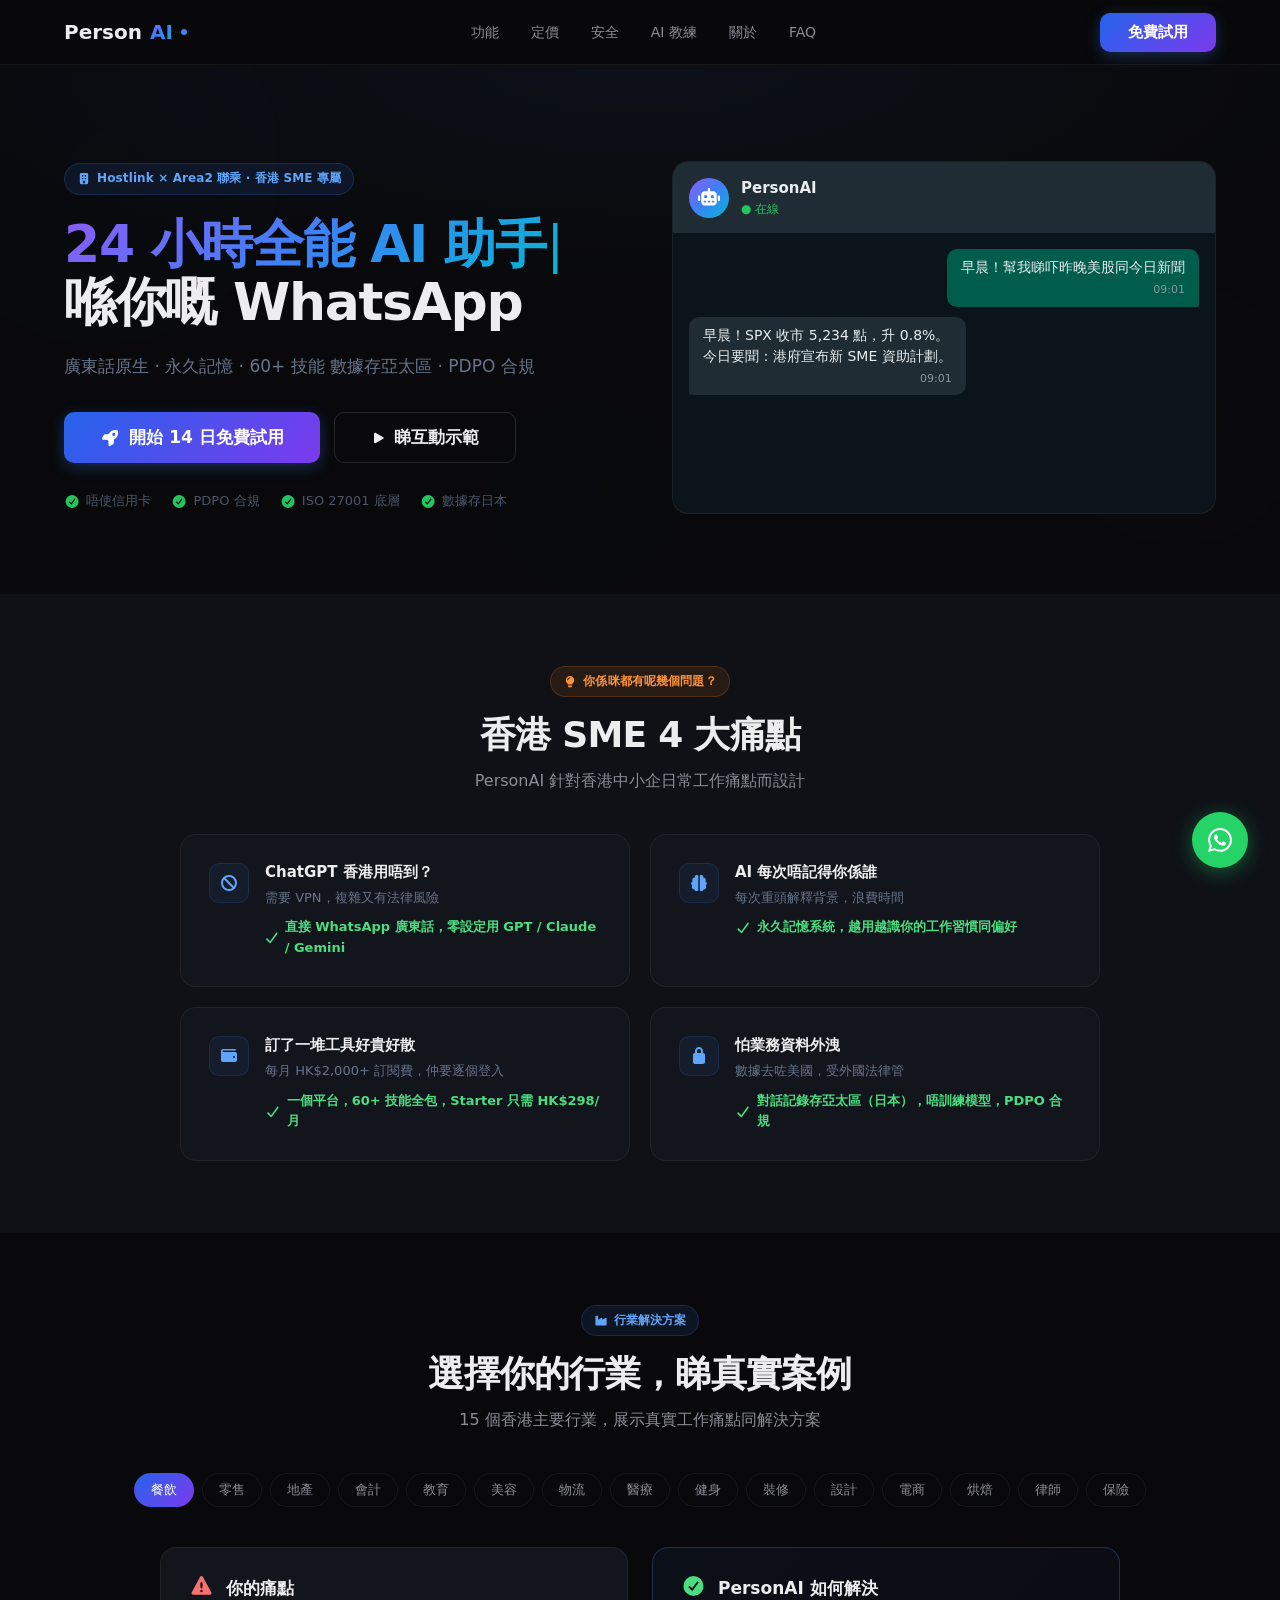
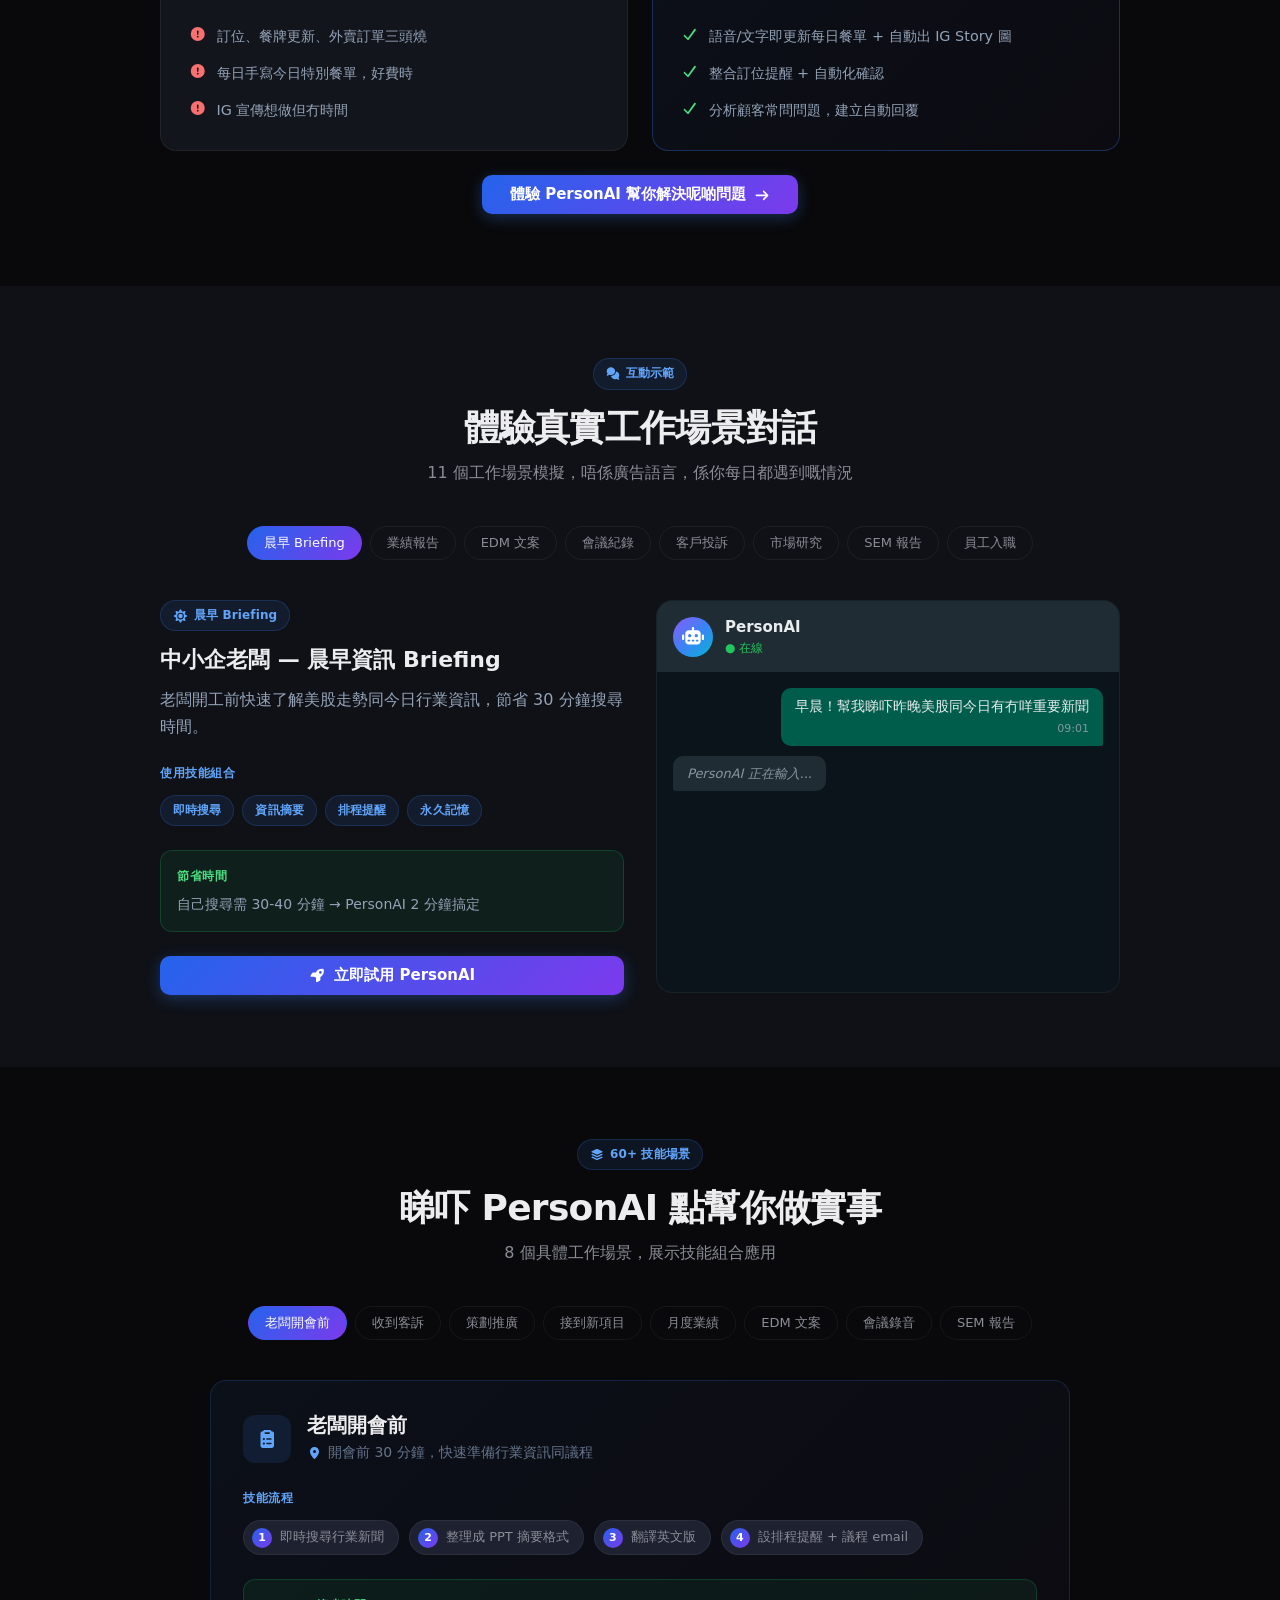
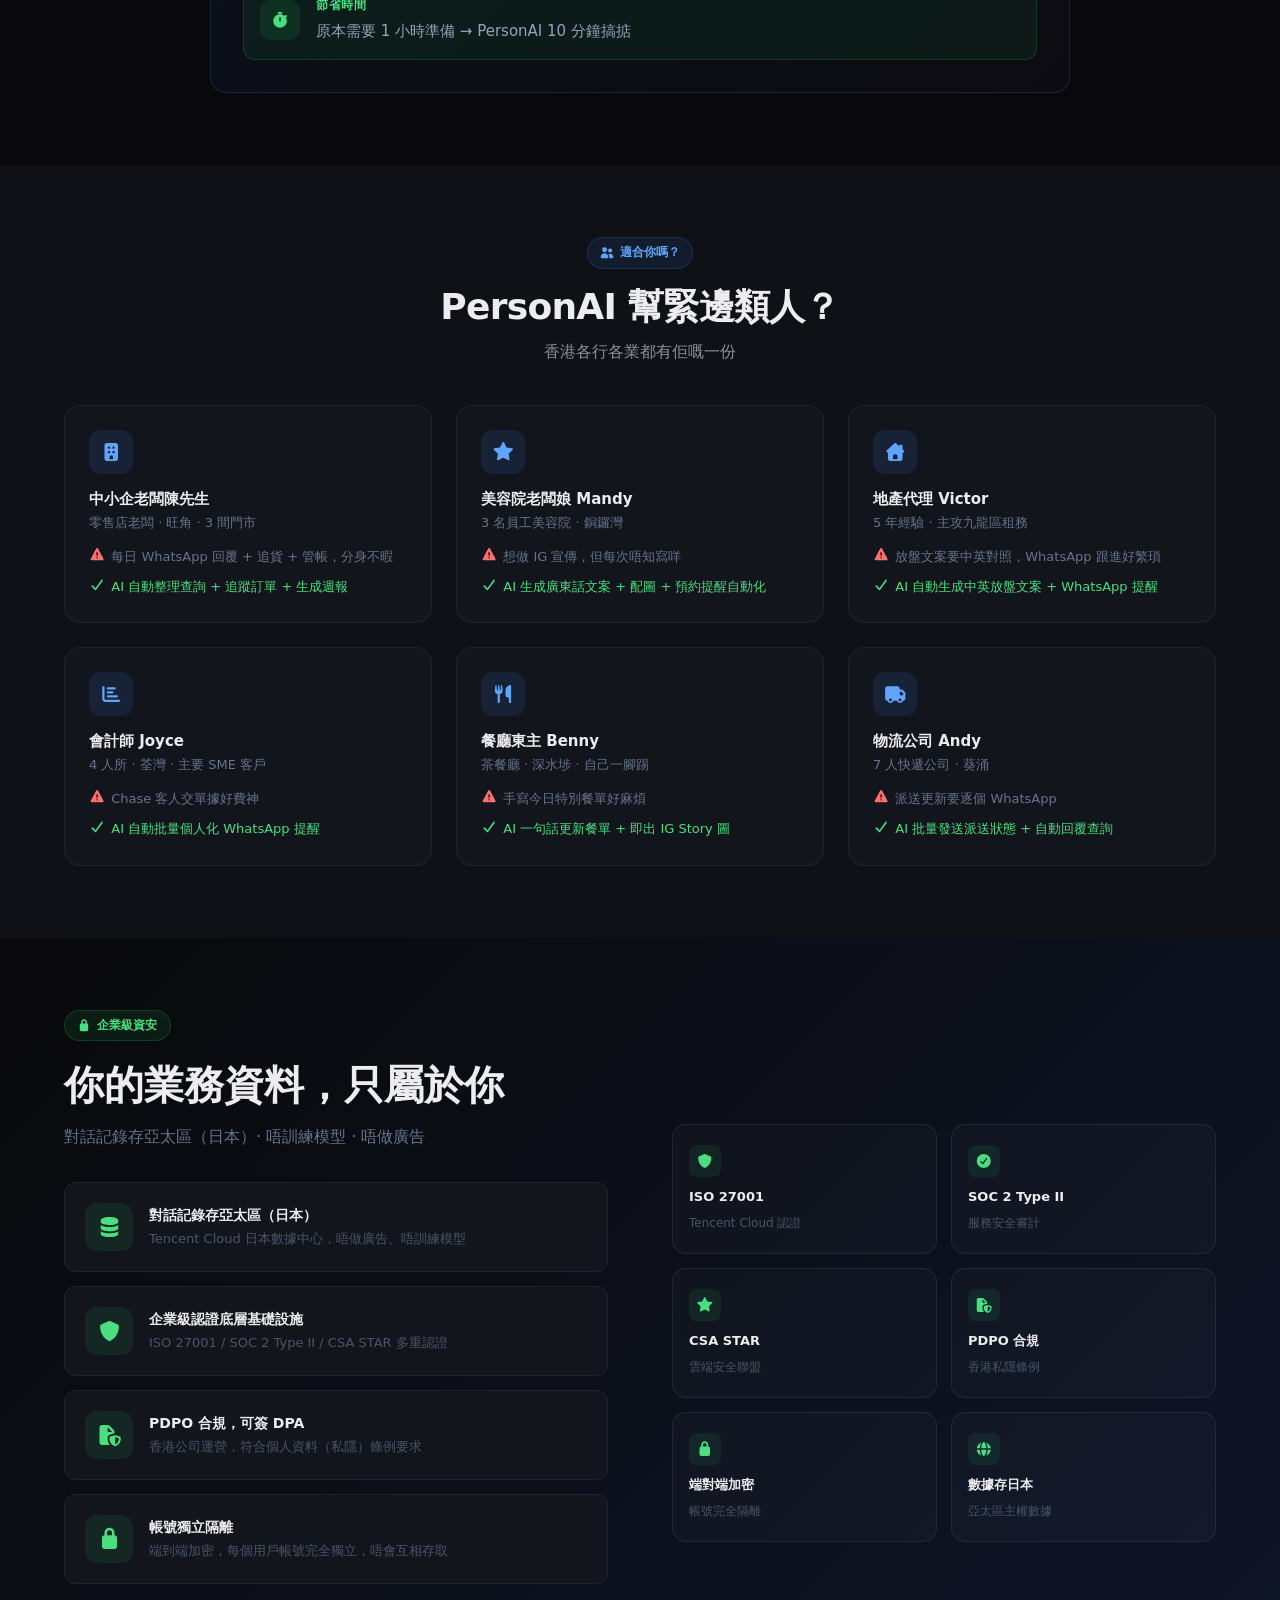
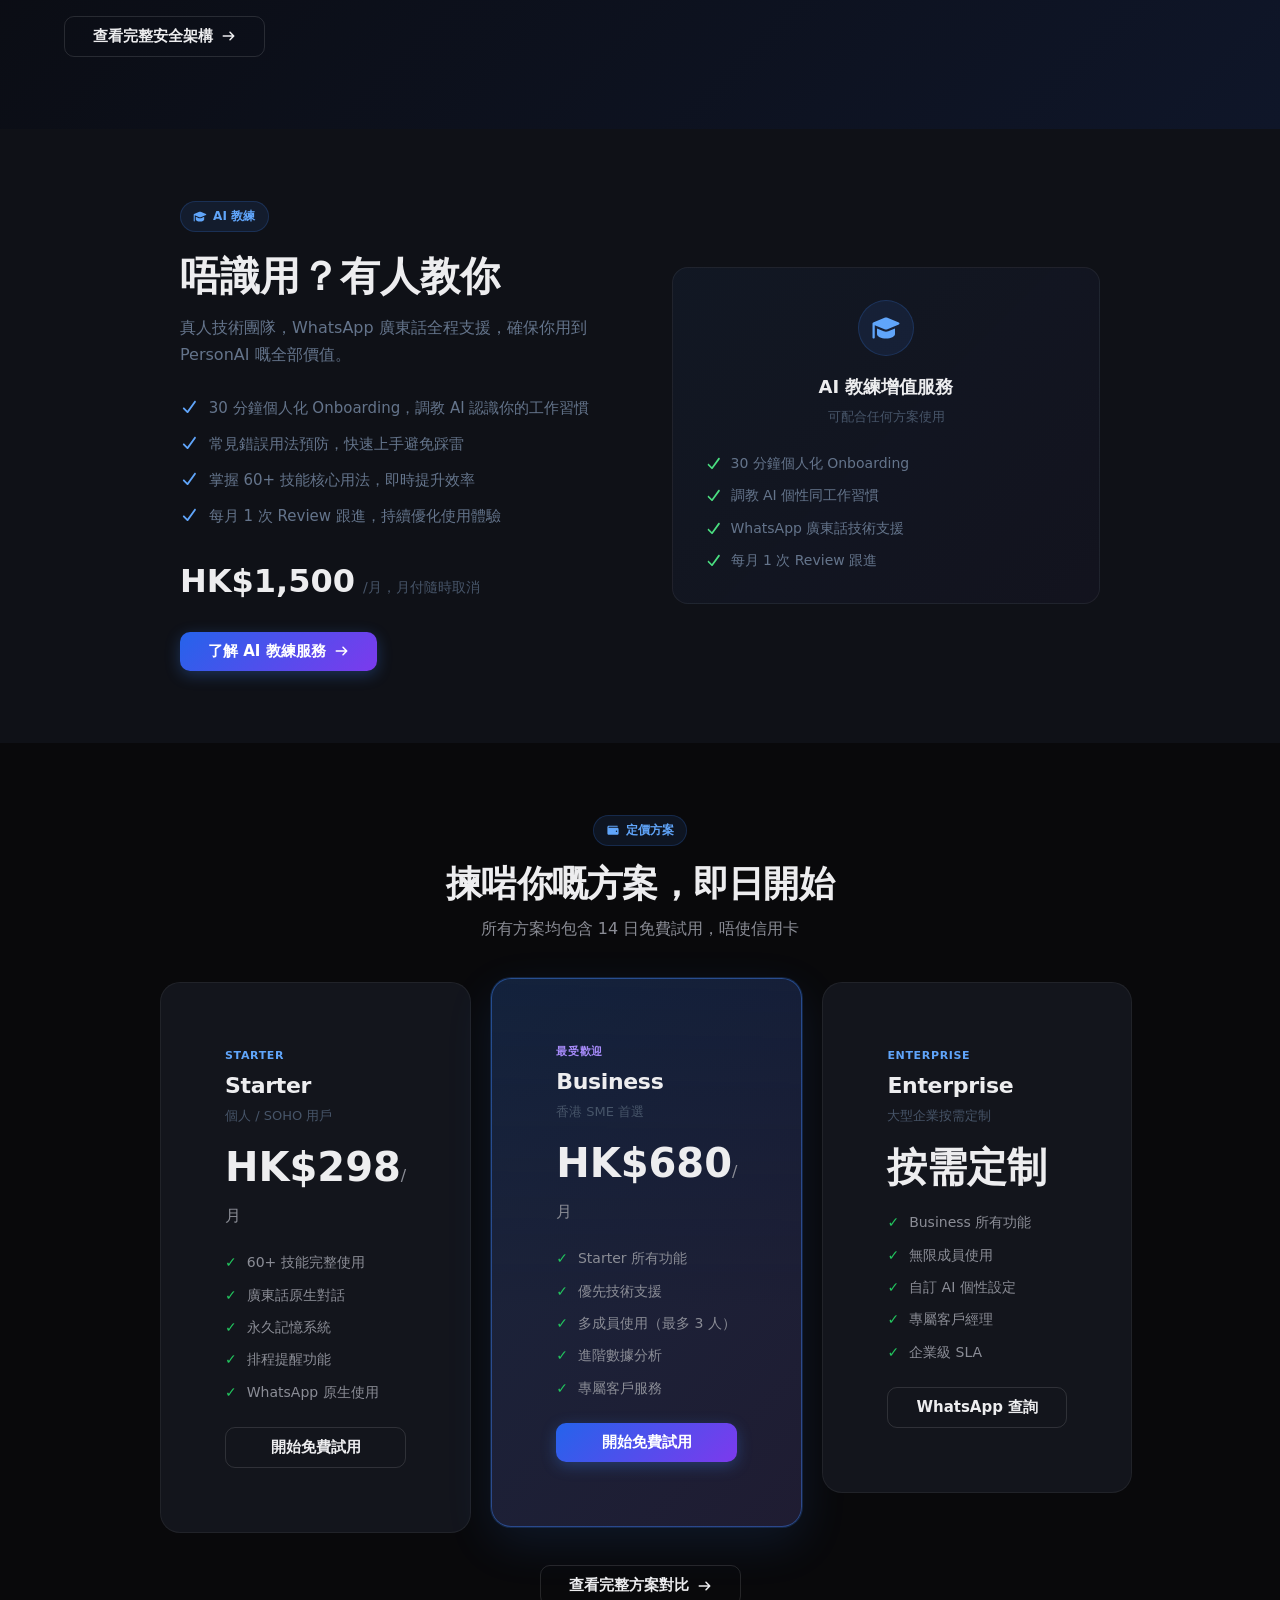
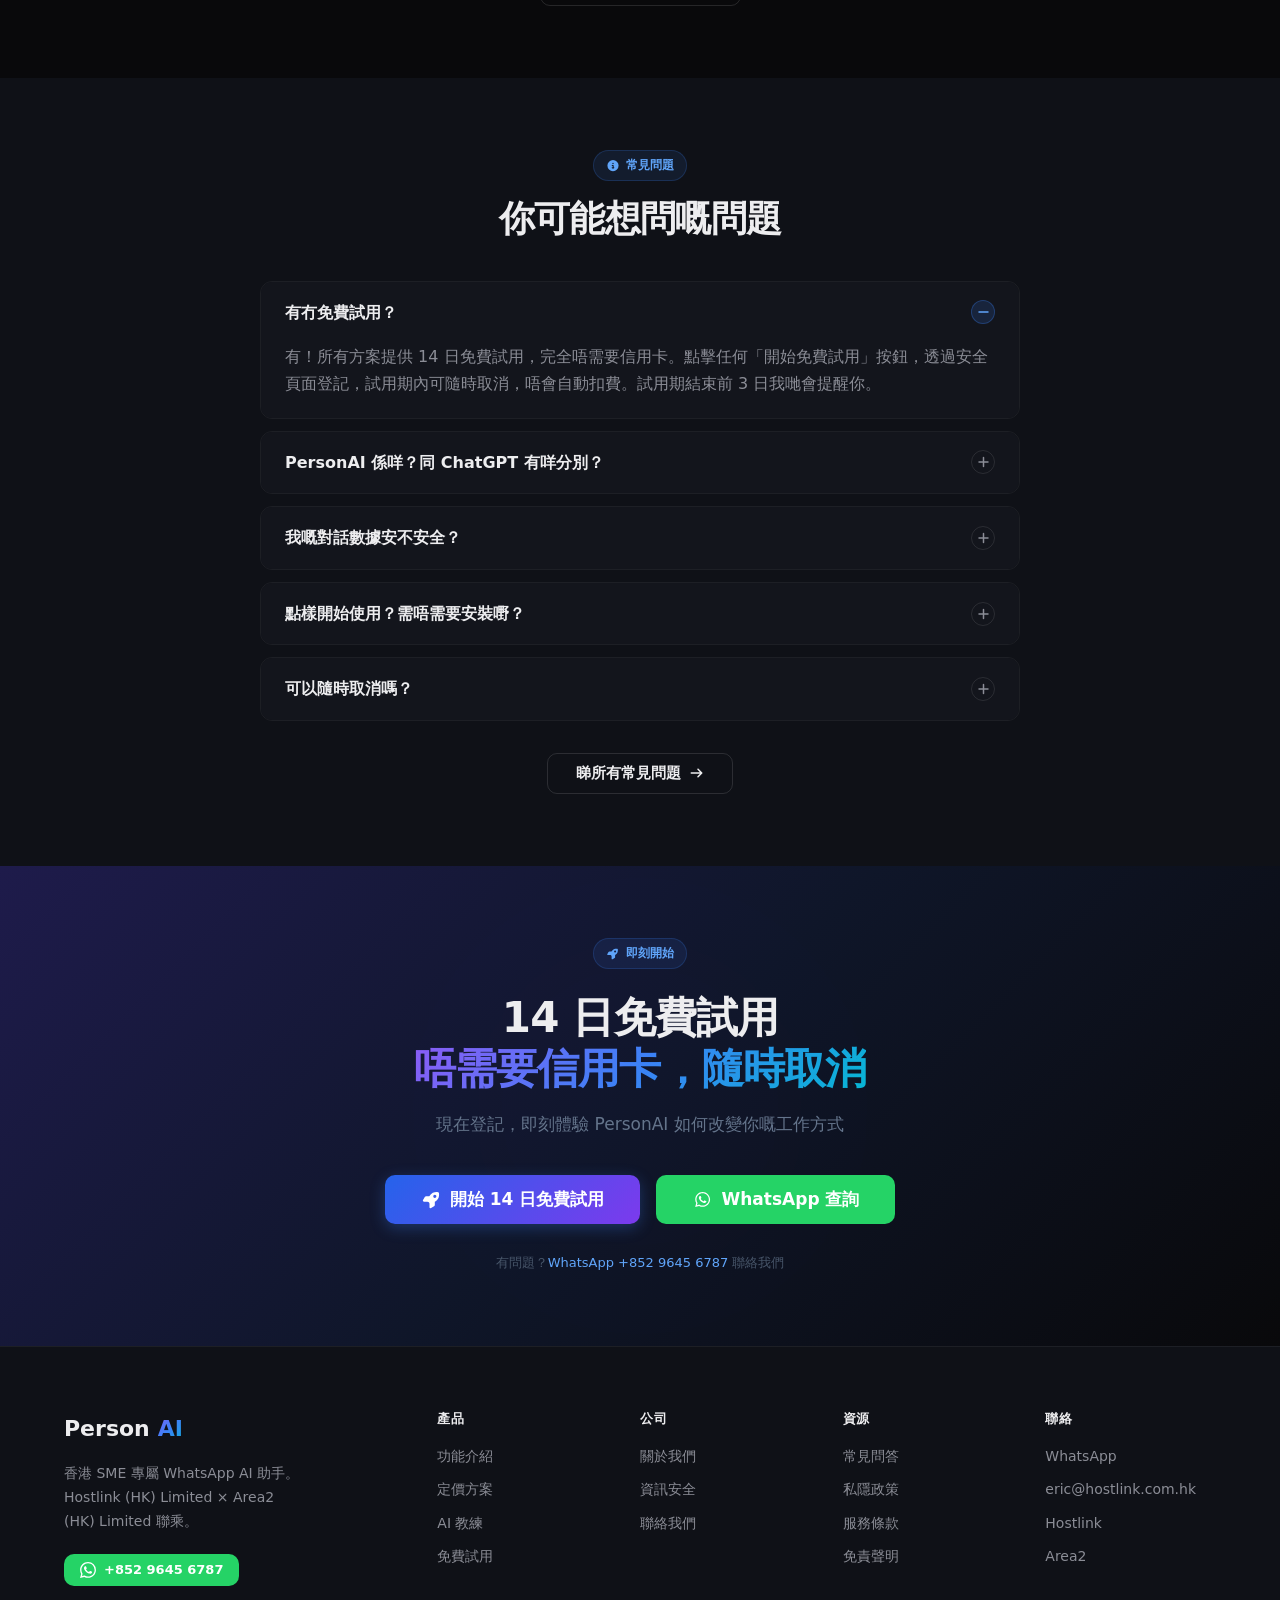
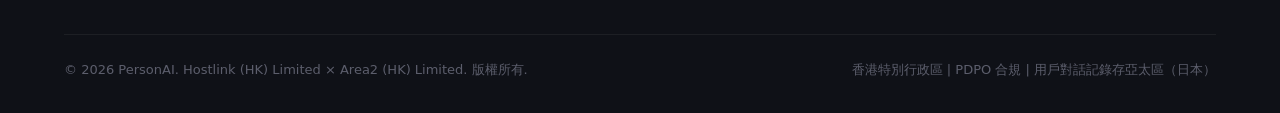
==== index.html @ 7891f03f "deploy: 2026-03-24 10:14 HKT" ====
<!DOCTYPE html><html><head><meta charset="utf-8"><meta name="viewport" content="width=device-width, initial-scale=1"><title>PersonAI — 住喺你 WhatsApp 的 24 小時全能 AI 助手</title><style>.hero-badge[data-v-9a5b5aa9]{display:inline-flex}.hero-badge[data-v-9a5b5aa9],.hero-h1[data-v-9a5b5aa9]{margin-bottom:1.25rem}.hero-h1[data-v-9a5b5aa9]{font-size:clamp(1.875rem,4.5vw,3.25rem);font-weight:800;letter-spacing:-.025em;line-height:1.13}.hero-sub[data-v-9a5b5aa9]{color:#64748b;font-size:1.0625rem;line-height:1.65;margin-bottom:2rem;max-width:500px}.hero-cta-row[data-v-9a5b5aa9]{gap:.875rem;margin-bottom:1.75rem}.hero-cta-row[data-v-9a5b5aa9],.trust-row[data-v-9a5b5aa9]{display:flex;flex-wrap:wrap}.trust-row[data-v-9a5b5aa9]{align-items:center;gap:1.25rem}.trust-item[data-v-9a5b5aa9]{align-items:center;color:#475569;display:flex;font-size:.8125rem;gap:.375rem}.pain-grid[data-v-9a5b5aa9]{gap:1.25rem;margin:0 auto;max-width:920px}.pain-card[data-v-9a5b5aa9]{align-items:flex-start;display:flex;gap:1rem}.pain-icon-wrap[data-v-9a5b5aa9]{background:#3b82f614;border:1px solid rgba(59,130,246,.15);border-radius:.625rem;color:#60a5fa;flex-shrink:0;font-size:1rem;height:2.5rem;justify-content:center;width:2.5rem}.pain-icon-wrap[data-v-9a5b5aa9],.pain-solution[data-v-9a5b5aa9]{align-items:center;display:flex}.pain-solution[data-v-9a5b5aa9]{color:#4ade80;font-size:.8125rem;font-weight:600;gap:.375rem}.security-section[data-v-9a5b5aa9]{background:linear-gradient(135deg,#09090b,#0f1629)}.sec-split[data-v-9a5b5aa9]{align-items:start;display:grid;gap:4rem;grid-template-columns:1fr 1fr}.security-points-list[data-v-9a5b5aa9]{display:flex;flex-direction:column;gap:.875rem}.security-title[data-v-9a5b5aa9]{color:var(--text-primary);font-size:.875rem;font-weight:700;margin-bottom:.2rem}.security-desc[data-v-9a5b5aa9]{color:#475569;font-size:.8125rem}.cert-grid[data-v-9a5b5aa9]{align-self:center;display:grid;gap:.875rem;grid-template-columns:1fr 1fr}.cert-card[data-v-9a5b5aa9]{align-items:flex-start;background:#ffffff06;border:1px solid hsla(0,0%,100%,.07);border-radius:.875rem;display:flex;flex-direction:column;gap:.375rem;padding:1.25rem 1rem;transition:all .2s}.cert-card[data-v-9a5b5aa9]:hover{background:#22c55e0a;border-color:#22c55e40}.cert-icon[data-v-9a5b5aa9]{align-items:center;background:#22c55e1a;border-radius:.5rem;color:#4ade80;display:flex;font-size:.875rem;height:2rem;justify-content:center;margin-bottom:.25rem;width:2rem}.cert-label[data-v-9a5b5aa9]{color:var(--text-primary);font-size:.8125rem;font-weight:700}.cert-sub[data-v-9a5b5aa9]{color:#475569;font-size:.75rem}.coach-split[data-v-9a5b5aa9]{align-items:center;display:grid;gap:4rem;grid-template-columns:1fr 1fr;margin:0 auto;max-width:920px}.coach-list[data-v-9a5b5aa9]{display:flex;flex-direction:column;gap:.75rem;list-style:none;margin-bottom:1.75rem}.coach-list li[data-v-9a5b5aa9]{align-items:flex-start;color:#64748b;display:flex;font-size:.9375rem;gap:.625rem}.coach-price-row[data-v-9a5b5aa9]{align-items:baseline;display:flex;gap:.5rem;margin-bottom:1.5rem}.coach-price[data-v-9a5b5aa9]{color:var(--text-primary);font-size:2rem;font-weight:800}.coach-price-sub[data-v-9a5b5aa9]{color:#475569;font-size:.875rem}.coach-card[data-v-9a5b5aa9]{background:linear-gradient(135deg,#3b82f60f,#8b5cf608);padding:2rem;text-align:center}.coach-card-icon[data-v-9a5b5aa9]{align-items:center;background:#3b82f61a;border:1px solid rgba(59,130,246,.2);border-radius:50%;color:#60a5fa;display:flex;font-size:1.5rem;height:3.5rem;justify-content:center;margin:0 auto 1.25rem;width:3.5rem}.coach-card-list[data-v-9a5b5aa9]{display:flex;flex-direction:column;gap:.625rem;text-align:left}.coach-card-item[data-v-9a5b5aa9]{align-items:center;color:#64748b;display:flex;font-size:.875rem;gap:.5rem}.pricing-grid[data-v-9a5b5aa9]{align-items:start;display:grid;gap:1.25rem;grid-template-columns:repeat(3,1fr);margin:0 auto;max-width:960px}.pricing-card[data-v-9a5b5aa9]{background:var(--bg-card);border:1px solid var(--border);border-radius:1.25rem;position:relative;transition:all .3s}.pricing-card[data-v-9a5b5aa9]:hover{border-color:var(--border-hover);transform:translateY(-3px)}.pricing-card.featured[data-v-9a5b5aa9]{background:linear-gradient(180deg,rgba(59,130,246,.07) 0,var(--bg-card) 60%);border-color:#3b82f673;box-shadow:0 0 0 1px #3b82f633,0 16px 48px #3b82f61f;transform:translateY(-4px)}.pricing-card.featured[data-v-9a5b5aa9]:hover{box-shadow:0 0 0 1px #3b82f64d,0 20px 60px #3b82f62e;transform:translateY(-6px)}.featured-ring[data-v-9a5b5aa9]{background:linear-gradient(135deg,#3b82f699,#8b5cf666);border-radius:1.3125rem;inset:-1px;opacity:.25;pointer-events:none;position:absolute;z-index:0}.pricing-card-inner[data-v-9a5b5aa9]{padding:2rem;position:relative;z-index:1}.plan-tag[data-v-9a5b5aa9]{color:#60a5fa;font-size:.6875rem;font-weight:700;letter-spacing:.06em;margin-bottom:.5rem;text-transform:uppercase}.pricing-card.featured .plan-tag[data-v-9a5b5aa9]{color:#a78bfa}.plan-name[data-v-9a5b5aa9]{font-size:1.375rem;font-weight:800;letter-spacing:-.015em;margin-bottom:.375rem}.plan-desc[data-v-9a5b5aa9]{color:#475569;font-size:.8125rem}.plan-cta-btn[data-v-9a5b5aa9]{justify-content:center;margin-top:auto}.cta-section[data-v-9a5b5aa9]{background:linear-gradient(135deg,#1e1b4b,#0f1629 50%,#09090b);overflow:hidden;position:relative}.cta-inner[data-v-9a5b5aa9]{position:relative;z-index:1}.cta-h2[data-v-9a5b5aa9]{font-size:clamp(1.625rem,4vw,2.625rem);letter-spacing:-.02em;margin-bottom:1rem}.cta-sub[data-v-9a5b5aa9]{color:#64748b;font-size:1.0625rem;margin:0 auto 2.25rem;max-width:480px}.cta-btns[data-v-9a5b5aa9]{display:flex;flex-wrap:wrap;gap:1rem;justify-content:center;margin-bottom:1.75rem}.cta-note[data-v-9a5b5aa9]{color:#475569;font-size:.8125rem}.hero-br[data-v-9a5b5aa9]{display:none}@media(max-width:1024px){.pricing-grid[data-v-9a5b5aa9]{gap:1rem;grid-template-columns:repeat(3,1fr)}.pricing-card.featured[data-v-9a5b5aa9]{transform:none}.pricing-card.featured[data-v-9a5b5aa9]:hover{transform:translateY(-3px)}}@media(max-width:768px){.hero-h1[data-v-9a5b5aa9]{font-size:clamp(1.75rem,6.5vw,2.5rem);margin-bottom:1rem}.hero-sub[data-v-9a5b5aa9]{font-size:.9375rem;margin-bottom:1.5rem;max-width:100%}.hero-br[data-v-9a5b5aa9]{display:inline}.hero-cta-row[data-v-9a5b5aa9]{flex-direction:column;gap:.75rem}.hero-cta-row .btn[data-v-9a5b5aa9]{justify-content:center;width:100%}.trust-row[data-v-9a5b5aa9]{gap:.875rem}.trust-item[data-v-9a5b5aa9]{font-size:.75rem}.pricing-grid[data-v-9a5b5aa9]{grid-template-columns:1fr;margin:0 auto;max-width:420px}.pricing-card.featured[data-v-9a5b5aa9]{box-shadow:0 0 0 1px #3b82f659,0 8px 32px #3b82f61a;transform:none}.sec-split[data-v-9a5b5aa9]{gap:2.5rem!important;grid-template-columns:1fr!important}.cert-grid[data-v-9a5b5aa9]{gap:.625rem;grid-template-columns:repeat(3,1fr)}.cert-card[data-v-9a5b5aa9]{padding:.875rem .75rem}.coach-split[data-v-9a5b5aa9]{gap:2rem;grid-template-columns:1fr;max-width:100%}.cta-btns[data-v-9a5b5aa9]{align-items:center;flex-direction:column}.cta-btns .btn[data-v-9a5b5aa9]{justify-content:center;max-width:320px;width:100%}}@media(max-width:480px){.cert-grid[data-v-9a5b5aa9]{grid-template-columns:repeat(2,1fr)}}</style><style>.typewriter-text[data-v-fd61549e]{display:inline}.typewriter-cursor[data-v-fd61549e]{animation:none;color:#60a5fa;display:inline-block;font-weight:300;margin-left:1px;opacity:1}.typewriter-cursor.blink[data-v-fd61549e]{animation:cursorBlink-fd61549e .9s step-end infinite}@keyframes cursorBlink-fd61549e{0%,to{opacity:1}50%{opacity:0}}</style><style>.tabs[data-v-eb1d4a8f]{scrollbar-color:hsla(0,0%,100%,.1) transparent;scrollbar-width:thin}@media(max-width:768px){.tabs[data-v-eb1d4a8f]{justify-content:flex-start!important}div[style*="grid-template-columns: 1fr 1fr"][data-v-eb1d4a8f]{grid-template-columns:1fr!important}}</style><style>@media(max-width:768px){div[style*="grid-template-columns: 1fr 1fr"][data-v-96177ef4]{grid-template-columns:1fr!important}}</style><style>.scene-icon-wrap[data-v-26e34221]{background:#3b82f61f;border-radius:.75rem;color:#60a5fa;font-size:1.125rem;height:3rem;width:3rem}.scene-icon-wrap[data-v-26e34221],.scene-time-icon[data-v-26e34221]{align-items:center;display:flex;flex-shrink:0;justify-content:center}.scene-time-icon[data-v-26e34221]{background:#22c55e1f;border-radius:.625rem;color:#4ade80;font-size:1rem;height:2.5rem;width:2.5rem}@media(max-width:768px){.step-flow[data-v-26e34221]{flex-wrap:nowrap;overflow-x:auto;padding-bottom:.5rem}}</style><style>.faq-toggle-icon[data-v-24c6c8fd]{align-items:center;border:1px solid hsla(0,0%,100%,.1);border-radius:50%;color:var(--text-secondary);display:flex;flex-shrink:0;height:1.5rem;justify-content:center;transition:all .2s;width:1.5rem}.faq-item.open .faq-toggle-icon[data-v-24c6c8fd]{background:#3b82f626;border-color:#3b82f64d;color:#60a5fa}</style><link rel="stylesheet" href="/_nuxt/entry.CUs5sSzz.css" crossorigin><link rel="preload" as="fetch" crossorigin="anonymous" href="/_payload.json?0d0dfe42-e7cc-467f-9555-7dcfa1b3488d"><link rel="modulepreload" as="script" crossorigin href="/_nuxt/B1c1_ZHQ.js"><link rel="modulepreload" as="script" crossorigin href="/_nuxt/8xLyCzkO.js"><link rel="modulepreload" as="script" crossorigin href="/_nuxt/BMWfmaMi.js"><link rel="modulepreload" as="script" crossorigin href="/_nuxt/DUSfLO6U.js"><link rel="modulepreload" as="script" crossorigin href="/_nuxt/BYT6u8vw.js"><link rel="modulepreload" as="script" crossorigin href="/_nuxt/BfMNw1Ro.js"><script type="module" src="/_nuxt/B1c1_ZHQ.js" crossorigin></script><meta name="description" content="香港 SME 專屬 WhatsApp AI 助手。廣東話原生・永久記憶・60+技能・PDPO 合規。14 日免費試用，唔使信用卡。"><meta property="og:title" content="PersonAI — 住喺你 WhatsApp 的 24 小時全能 AI 助手"><meta property="og:description" content="香港 SME 專屬 WhatsApp AI 助手。14 日免費試用，唔使信用卡。"><meta property="og:type" content="website"><meta property="og:site_name" content="PersonAI"><meta name="theme-color" content="#0A0E1A"><link rel="icon" type="image/svg+xml" href="/favicon.svg"><script id="unhead:payload" type="application/json">{"title":"PersonAI — 住喺你 WhatsApp 的 24 小時全能 AI 助手"}</script></head><body><div id="__nuxt"><div><div><header class="site-header"><nav class="nav-inner"><a aria-current="page" href="/" class="router-link-active router-link-exact-active nav-logo"><span>Person</span><span class="gradient-text">AI</span><div class="nav-logo-dot"></div></a><ul class="nav-links"><li><a href="/features" class="">功能</a></li><li><a href="/pricing" class="">定價</a></li><li><a href="/security" class="">安全</a></li><li><a href="/ai-coach" class="">AI 教練</a></li><li><a href="/about" class="">關於</a></li><li><a href="/faq" class="">FAQ</a></li></ul><div class="nav-cta"><a href="/early-access" class="btn btn-primary">免費試用</a><button class="hamburger" aria-label="選單"><span></span><span></span><span></span></button></div></nav><div class="mobile-menu"><a href="/features" class="">功能</a><a href="/pricing" class="">定價</a><a href="/security" class="">安全</a><a href="/ai-coach" class="">AI 教練</a><a href="/about" class="">關於</a><a href="/faq" class="">FAQ</a><a href="/early-access" class="btn btn-primary" style="margin-top:0.5rem;">免費試用</a></div></header><main><!--[--><div data-v-9a5b5aa9><!--[--><title data-v-9a5b5aa9>PersonAI — 住喺你 WhatsApp 的 24 小時全能 AI 助手 | 香港 SME 專屬</title><meta name="description" content="香港 SME 專屬 WhatsApp AI 助手。廣東話原生・永久記憶・60+技能・用戶對話記錄存亞太區（日本）・PDPO 合規。14 日免費試用，唔使信用卡。" data-v-9a5b5aa9><!--]--><section class="hero-section" data-v-9a5b5aa9><div class="glow-orb glow-blue" style="width:600px;height:600px;top:-200px;left:-200px;opacity:0.2;" data-v-9a5b5aa9></div><div class="glow-orb glow-purple" style="width:500px;height:500px;top:100px;right:-150px;opacity:0.18;" data-v-9a5b5aa9></div><div class="glow-orb glow-cyan" style="width:400px;height:400px;bottom:-100px;left:30%;opacity:0.12;" data-v-9a5b5aa9></div><div class="hero-inner" data-v-9a5b5aa9><div class="hero-content" data-v-9a5b5aa9><div class="badge badge-blue hero-badge" data-v-9a5b5aa9><!----> Hostlink × Area2 聯乘 · 香港 SME 專屬 </div><h1 class="hero-h1" data-v-9a5b5aa9><span class="typewriter-text" data-v-9a5b5aa9 data-v-fd61549e><!----><span class="gradient-text typewriter-word" data-v-fd61549e><span class="typewriter-cursor" data-v-fd61549e>|</span></span></span><br data-v-9a5b5aa9><span style="color:var(--text-primary);" data-v-9a5b5aa9>喺你嘅 WhatsApp</span></h1><p class="hero-sub" data-v-9a5b5aa9> 廣東話原生 · 永久記憶 · 60+ 技能<br class="hero-br" data-v-9a5b5aa9> 數據存亞太區 · PDPO 合規 </p><div class="hero-cta-row" data-v-9a5b5aa9><a href="/early-access" class="btn btn-primary btn-lg" data-v-9a5b5aa9><FaIcon icon="rocket" data-v-9a5b5aa9></FaIcon> 開始 14 日免費試用 </a><a href="#demo" class="btn btn-outline btn-lg" data-v-9a5b5aa9><!----> 睇互動示範 </a></div><div class="trust-row" data-v-9a5b5aa9><div class="trust-item" data-v-9a5b5aa9><!----> 唔使信用卡 </div><div class="trust-item" data-v-9a5b5aa9><!----> PDPO 合規 </div><div class="trust-item" data-v-9a5b5aa9><!----> ISO 27001 底層 </div><div class="trust-item" data-v-9a5b5aa9><!----> 數據存日本 </div></div></div><div class="hero-visual" data-v-9a5b5aa9><div class="wa-chat" data-v-9a5b5aa9><div class="wa-header"><div class="wa-avatar"><!----></div><div><div class="wa-name">PersonAI</div><div class="wa-status">● 在線</div></div></div><div class="wa-body"><!--[--><!--]--></div></div></div></div></section><section class="section section-alt" data-v-9a5b5aa9><div class="container" data-v-9a5b5aa9><div class="section-title" data-v-9a5b5aa9><div class="badge badge-orange" data-v-9a5b5aa9><!----> 你係咪都有呢幾個問題？ </div><h2 data-v-9a5b5aa9>香港 SME 4 大痛點</h2><p data-v-9a5b5aa9>PersonAI 針對香港中小企日常工作痛點而設計</p></div><div class="grid-2 pain-grid" data-v-9a5b5aa9><!--[--><div class="card pain-card" data-v-9a5b5aa9><div class="pain-icon-wrap" data-v-9a5b5aa9><!----></div><div data-v-9a5b5aa9><h3 style="font-size:0.9375rem;font-weight:700;margin-bottom:0.375rem;" data-v-9a5b5aa9>ChatGPT 香港用唔到？</h3><p style="font-size:0.8125rem;margin-bottom:0.5rem;color:#64748B;" data-v-9a5b5aa9>需要 VPN，複雜又有法律風險</p><div class="pain-solution" data-v-9a5b5aa9><!----> 直接 WhatsApp 廣東話，零設定用 GPT / Claude / Gemini</div></div></div><div class="card pain-card" data-v-9a5b5aa9><div class="pain-icon-wrap" data-v-9a5b5aa9><!----></div><div data-v-9a5b5aa9><h3 style="font-size:0.9375rem;font-weight:700;margin-bottom:0.375rem;" data-v-9a5b5aa9>AI 每次唔記得你係誰</h3><p style="font-size:0.8125rem;margin-bottom:0.5rem;color:#64748B;" data-v-9a5b5aa9>每次重頭解釋背景，浪費時間</p><div class="pain-solution" data-v-9a5b5aa9><!----> 永久記憶系統，越用越識你的工作習慣同偏好</div></div></div><div class="card pain-card" data-v-9a5b5aa9><div class="pain-icon-wrap" data-v-9a5b5aa9><!----></div><div data-v-9a5b5aa9><h3 style="font-size:0.9375rem;font-weight:700;margin-bottom:0.375rem;" data-v-9a5b5aa9>訂了一堆工具好貴好散</h3><p style="font-size:0.8125rem;margin-bottom:0.5rem;color:#64748B;" data-v-9a5b5aa9>每月 HK$2,000+ 訂閱費，仲要逐個登入</p><div class="pain-solution" data-v-9a5b5aa9><!----> 一個平台，60+ 技能全包，Starter 只需 HK$298/月</div></div></div><div class="card pain-card" data-v-9a5b5aa9><div class="pain-icon-wrap" data-v-9a5b5aa9><!----></div><div data-v-9a5b5aa9><h3 style="font-size:0.9375rem;font-weight:700;margin-bottom:0.375rem;" data-v-9a5b5aa9>怕業務資料外洩</h3><p style="font-size:0.8125rem;margin-bottom:0.5rem;color:#64748B;" data-v-9a5b5aa9>數據去咗美國，受外國法律管</p><div class="pain-solution" data-v-9a5b5aa9><!----> 對話記錄存亞太區（日本），唔訓練模型，PDPO 合規</div></div></div><!--]--></div></div></section><section id="demo" class="section" data-v-9a5b5aa9><div class="container" data-v-9a5b5aa9><div class="section-title" data-v-9a5b5aa9><div class="badge badge-blue" data-v-9a5b5aa9><!----> 行業解決方案 </div><h2 data-v-9a5b5aa9>選擇你的行業，睇真實案例</h2><p data-v-9a5b5aa9>15 個香港主要行業，展示真實工作痛點同解決方案</p></div><div data-v-9a5b5aa9 data-v-eb1d4a8f><div class="tabs" style="justify-content:center;margin-bottom:2rem;overflow-x:auto;padding-bottom:0.5rem;" data-v-eb1d4a8f><!--[--><button class="active tab-btn" data-v-eb1d4a8f>餐飲</button><button class="tab-btn" data-v-eb1d4a8f>零售</button><button class="tab-btn" data-v-eb1d4a8f>地產</button><button class="tab-btn" data-v-eb1d4a8f>會計</button><button class="tab-btn" data-v-eb1d4a8f>教育</button><button class="tab-btn" data-v-eb1d4a8f>美容</button><button class="tab-btn" data-v-eb1d4a8f>物流</button><button class="tab-btn" data-v-eb1d4a8f>醫療</button><button class="tab-btn" data-v-eb1d4a8f>健身</button><button class="tab-btn" data-v-eb1d4a8f>裝修</button><button class="tab-btn" data-v-eb1d4a8f>設計</button><button class="tab-btn" data-v-eb1d4a8f>電商</button><button class="tab-btn" data-v-eb1d4a8f>烘焙</button><button class="tab-btn" data-v-eb1d4a8f>律師</button><button class="tab-btn" data-v-eb1d4a8f>保險</button><!--]--></div><!--[--><div style="" data-v-eb1d4a8f><div class="demo-split" style="display:grid;grid-template-columns:1fr 1fr;gap:1.5rem;max-width:960px;margin:0 auto;" data-v-eb1d4a8f><div class="card" data-v-eb1d4a8f><div style="display:flex;align-items:center;gap:0.75rem;margin-bottom:1.5rem;" data-v-eb1d4a8f><div style="color:#F87171;" data-v-eb1d4a8f><!----></div><h3 style="font-size:1.0625rem;" data-v-eb1d4a8f>你的痛點</h3></div><ul style="list-style:none;display:flex;flex-direction:column;gap:0.875rem;" data-v-eb1d4a8f><!--[--><li style="display:flex;align-items:flex-start;gap:0.625rem;font-size:0.9rem;color:#94A3B8;" data-v-eb1d4a8f><!----> 訂位、餐牌更新、外賣訂單三頭燒</li><li style="display:flex;align-items:flex-start;gap:0.625rem;font-size:0.9rem;color:#94A3B8;" data-v-eb1d4a8f><!----> 每日手寫今日特別餐單，好費時</li><li style="display:flex;align-items:flex-start;gap:0.625rem;font-size:0.9rem;color:#94A3B8;" data-v-eb1d4a8f><!----> IG 宣傳想做但冇時間</li><!--]--></ul></div><div class="card" style="border-color:rgba(59, 130, 246, 0.3);background:linear-gradient(135deg, rgba(59, 130, 246, 0.06) 0%, rgba(139, 92, 246, 0.03) 100%);" data-v-eb1d4a8f><div style="display:flex;align-items:center;gap:0.75rem;margin-bottom:1.5rem;" data-v-eb1d4a8f><div style="color:#4ADE80;" data-v-eb1d4a8f><!----></div><h3 style="font-size:1.0625rem;" data-v-eb1d4a8f>PersonAI 如何解決</h3></div><ul style="list-style:none;display:flex;flex-direction:column;gap:0.875rem;" data-v-eb1d4a8f><!--[--><li style="display:flex;align-items:flex-start;gap:0.625rem;font-size:0.9rem;color:#94A3B8;" data-v-eb1d4a8f><!----> 語音/文字即更新每日餐單 + 自動出 IG Story 圖</li><li style="display:flex;align-items:flex-start;gap:0.625rem;font-size:0.9rem;color:#94A3B8;" data-v-eb1d4a8f><!----> 整合訂位提醒 + 自動化確認</li><li style="display:flex;align-items:flex-start;gap:0.625rem;font-size:0.9rem;color:#94A3B8;" data-v-eb1d4a8f><!----> 分析顧客常問問題，建立自動回覆</li><!--]--></ul></div></div><div class="text-center" style="margin-top:1.5rem;" data-v-eb1d4a8f><a href="/early-access" class="btn btn-primary" data-v-eb1d4a8f> 體驗 PersonAI 幫你解決呢啲問題 <FaIcon icon="arrow-right" style="font-size:0.8rem;" data-v-eb1d4a8f></FaIcon></a></div></div><div style="display:none;" data-v-eb1d4a8f><div class="demo-split" style="display:grid;grid-template-columns:1fr 1fr;gap:1.5rem;max-width:960px;margin:0 auto;" data-v-eb1d4a8f><div class="card" data-v-eb1d4a8f><div style="display:flex;align-items:center;gap:0.75rem;margin-bottom:1.5rem;" data-v-eb1d4a8f><div style="color:#F87171;" data-v-eb1d4a8f><!----></div><h3 style="font-size:1.0625rem;" data-v-eb1d4a8f>你的痛點</h3></div><ul style="list-style:none;display:flex;flex-direction:column;gap:0.875rem;" data-v-eb1d4a8f><!--[--><li style="display:flex;align-items:flex-start;gap:0.625rem;font-size:0.9rem;color:#94A3B8;" data-v-eb1d4a8f><!----> WhatsApp 客人查詢答唔完</li><li style="display:flex;align-items:flex-start;gap:0.625rem;font-size:0.9rem;color:#94A3B8;" data-v-eb1d4a8f><!----> 庫存查詢要找人</li><li style="display:flex;align-items:flex-start;gap:0.625rem;font-size:0.9rem;color:#94A3B8;" data-v-eb1d4a8f><!----> 促銷文案唔夠吸引</li><!--]--></ul></div><div class="card" style="border-color:rgba(59, 130, 246, 0.3);background:linear-gradient(135deg, rgba(59, 130, 246, 0.06) 0%, rgba(139, 92, 246, 0.03) 100%);" data-v-eb1d4a8f><div style="display:flex;align-items:center;gap:0.75rem;margin-bottom:1.5rem;" data-v-eb1d4a8f><div style="color:#4ADE80;" data-v-eb1d4a8f><!----></div><h3 style="font-size:1.0625rem;" data-v-eb1d4a8f>PersonAI 如何解決</h3></div><ul style="list-style:none;display:flex;flex-direction:column;gap:0.875rem;" data-v-eb1d4a8f><!--[--><li style="display:flex;align-items:flex-start;gap:0.625rem;font-size:0.9rem;color:#94A3B8;" data-v-eb1d4a8f><!----> AI 整理客人查詢優先級 + 草擬回覆</li><li style="display:flex;align-items:flex-start;gap:0.625rem;font-size:0.9rem;color:#94A3B8;" data-v-eb1d4a8f><!----> 追蹤庫存關鍵字提醒補貨</li><li style="display:flex;align-items:flex-start;gap:0.625rem;font-size:0.9rem;color:#94A3B8;" data-v-eb1d4a8f><!----> 生成多版本促銷文案，一鍵出圖</li><!--]--></ul></div></div><div class="text-center" style="margin-top:1.5rem;" data-v-eb1d4a8f><a href="/early-access" class="btn btn-primary" data-v-eb1d4a8f> 體驗 PersonAI 幫你解決呢啲問題 <FaIcon icon="arrow-right" style="font-size:0.8rem;" data-v-eb1d4a8f></FaIcon></a></div></div><div style="display:none;" data-v-eb1d4a8f><div class="demo-split" style="display:grid;grid-template-columns:1fr 1fr;gap:1.5rem;max-width:960px;margin:0 auto;" data-v-eb1d4a8f><div class="card" data-v-eb1d4a8f><div style="display:flex;align-items:center;gap:0.75rem;margin-bottom:1.5rem;" data-v-eb1d4a8f><div style="color:#F87171;" data-v-eb1d4a8f><!----></div><h3 style="font-size:1.0625rem;" data-v-eb1d4a8f>你的痛點</h3></div><ul style="list-style:none;display:flex;flex-direction:column;gap:0.875rem;" data-v-eb1d4a8f><!--[--><li style="display:flex;align-items:flex-start;gap:0.625rem;font-size:0.9rem;color:#94A3B8;" data-v-eb1d4a8f><!----> 放盤文案要中英對照，好費時</li><li style="display:flex;align-items:flex-start;gap:0.625rem;font-size:0.9rem;color:#94A3B8;" data-v-eb1d4a8f><!----> 睇樓提醒要逐個 WhatsApp</li><li style="display:flex;align-items:flex-start;gap:0.625rem;font-size:0.9rem;color:#94A3B8;" data-v-eb1d4a8f><!----> 客源跟進記唔住偏好</li><!--]--></ul></div><div class="card" style="border-color:rgba(59, 130, 246, 0.3);background:linear-gradient(135deg, rgba(59, 130, 246, 0.06) 0%, rgba(139, 92, 246, 0.03) 100%);" data-v-eb1d4a8f><div style="display:flex;align-items:center;gap:0.75rem;margin-bottom:1.5rem;" data-v-eb1d4a8f><div style="color:#4ADE80;" data-v-eb1d4a8f><!----></div><h3 style="font-size:1.0625rem;" data-v-eb1d4a8f>PersonAI 如何解決</h3></div><ul style="list-style:none;display:flex;flex-direction:column;gap:0.875rem;" data-v-eb1d4a8f><!--[--><li style="display:flex;align-items:flex-start;gap:0.625rem;font-size:0.9rem;color:#94A3B8;" data-v-eb1d4a8f><!----> 輸入樓盤資料即出中英放盤文案</li><li style="display:flex;align-items:flex-start;gap:0.625rem;font-size:0.9rem;color:#94A3B8;" data-v-eb1d4a8f><!----> 自動排程睇樓提醒 + 確認</li><li style="display:flex;align-items:flex-start;gap:0.625rem;font-size:0.9rem;color:#94A3B8;" data-v-eb1d4a8f><!----> 記憶客人偏好，下次配對更準</li><!--]--></ul></div></div><div class="text-center" style="margin-top:1.5rem;" data-v-eb1d4a8f><a href="/early-access" class="btn btn-primary" data-v-eb1d4a8f> 體驗 PersonAI 幫你解決呢啲問題 <FaIcon icon="arrow-right" style="font-size:0.8rem;" data-v-eb1d4a8f></FaIcon></a></div></div><div style="display:none;" data-v-eb1d4a8f><div class="demo-split" style="display:grid;grid-template-columns:1fr 1fr;gap:1.5rem;max-width:960px;margin:0 auto;" data-v-eb1d4a8f><div class="card" data-v-eb1d4a8f><div style="display:flex;align-items:center;gap:0.75rem;margin-bottom:1.5rem;" data-v-eb1d4a8f><div style="color:#F87171;" data-v-eb1d4a8f><!----></div><h3 style="font-size:1.0625rem;" data-v-eb1d4a8f>你的痛點</h3></div><ul style="list-style:none;display:flex;flex-direction:column;gap:0.875rem;" data-v-eb1d4a8f><!--[--><li style="display:flex;align-items:flex-start;gap:0.625rem;font-size:0.9rem;color:#94A3B8;" data-v-eb1d4a8f><!----> Chase 客人交單據好費時</li><li style="display:flex;align-items:flex-start;gap:0.625rem;font-size:0.9rem;color:#94A3B8;" data-v-eb1d4a8f><!----> 每月要出大量報表</li><li style="display:flex;align-items:flex-start;gap:0.625rem;font-size:0.9rem;color:#94A3B8;" data-v-eb1d4a8f><!----> 英文 email 唔夠專業</li><!--]--></ul></div><div class="card" style="border-color:rgba(59, 130, 246, 0.3);background:linear-gradient(135deg, rgba(59, 130, 246, 0.06) 0%, rgba(139, 92, 246, 0.03) 100%);" data-v-eb1d4a8f><div style="display:flex;align-items:center;gap:0.75rem;margin-bottom:1.5rem;" data-v-eb1d4a8f><div style="color:#4ADE80;" data-v-eb1d4a8f><!----></div><h3 style="font-size:1.0625rem;" data-v-eb1d4a8f>PersonAI 如何解決</h3></div><ul style="list-style:none;display:flex;flex-direction:column;gap:0.875rem;" data-v-eb1d4a8f><!--[--><li style="display:flex;align-items:flex-start;gap:0.625rem;font-size:0.9rem;color:#94A3B8;" data-v-eb1d4a8f><!----> 批量個人化 WhatsApp 提醒欠交客人</li><li style="display:flex;align-items:flex-start;gap:0.625rem;font-size:0.9rem;color:#94A3B8;" data-v-eb1d4a8f><!----> 自動整理數據出格式化報表</li><li style="display:flex;align-items:flex-start;gap:0.625rem;font-size:0.9rem;color:#94A3B8;" data-v-eb1d4a8f><!----> 幫你草擬專業英文 email</li><!--]--></ul></div></div><div class="text-center" style="margin-top:1.5rem;" data-v-eb1d4a8f><a href="/early-access" class="btn btn-primary" data-v-eb1d4a8f> 體驗 PersonAI 幫你解決呢啲問題 <FaIcon icon="arrow-right" style="font-size:0.8rem;" data-v-eb1d4a8f></FaIcon></a></div></div><div style="display:none;" data-v-eb1d4a8f><div class="demo-split" style="display:grid;grid-template-columns:1fr 1fr;gap:1.5rem;max-width:960px;margin:0 auto;" data-v-eb1d4a8f><div class="card" data-v-eb1d4a8f><div style="display:flex;align-items:center;gap:0.75rem;margin-bottom:1.5rem;" data-v-eb1d4a8f><div style="color:#F87171;" data-v-eb1d4a8f><!----></div><h3 style="font-size:1.0625rem;" data-v-eb1d4a8f>你的痛點</h3></div><ul style="list-style:none;display:flex;flex-direction:column;gap:0.875rem;" data-v-eb1d4a8f><!--[--><li style="display:flex;align-items:flex-start;gap:0.625rem;font-size:0.9rem;color:#94A3B8;" data-v-eb1d4a8f><!----> 功課批改建議要逐個寫</li><li style="display:flex;align-items:flex-start;gap:0.625rem;font-size:0.9rem;color:#94A3B8;" data-v-eb1d4a8f><!----> 家長 WhatsApp 查詢回覆慢</li><li style="display:flex;align-items:flex-start;gap:0.625rem;font-size:0.9rem;color:#94A3B8;" data-v-eb1d4a8f><!----> 教材翻譯耗時</li><!--]--></ul></div><div class="card" style="border-color:rgba(59, 130, 246, 0.3);background:linear-gradient(135deg, rgba(59, 130, 246, 0.06) 0%, rgba(139, 92, 246, 0.03) 100%);" data-v-eb1d4a8f><div style="display:flex;align-items:center;gap:0.75rem;margin-bottom:1.5rem;" data-v-eb1d4a8f><div style="color:#4ADE80;" data-v-eb1d4a8f><!----></div><h3 style="font-size:1.0625rem;" data-v-eb1d4a8f>PersonAI 如何解決</h3></div><ul style="list-style:none;display:flex;flex-direction:column;gap:0.875rem;" data-v-eb1d4a8f><!--[--><li style="display:flex;align-items:flex-start;gap:0.625rem;font-size:0.9rem;color:#94A3B8;" data-v-eb1d4a8f><!----> AI 生成個人化學生反饋範本</li><li style="display:flex;align-items:flex-start;gap:0.625rem;font-size:0.9rem;color:#94A3B8;" data-v-eb1d4a8f><!----> 快速分類家長查詢 + 統一回覆</li><li style="display:flex;align-items:flex-start;gap:0.625rem;font-size:0.9rem;color:#94A3B8;" data-v-eb1d4a8f><!----> 即時翻譯教材（中英粵）</li><!--]--></ul></div></div><div class="text-center" style="margin-top:1.5rem;" data-v-eb1d4a8f><a href="/early-access" class="btn btn-primary" data-v-eb1d4a8f> 體驗 PersonAI 幫你解決呢啲問題 <FaIcon icon="arrow-right" style="font-size:0.8rem;" data-v-eb1d4a8f></FaIcon></a></div></div><div style="display:none;" data-v-eb1d4a8f><div class="demo-split" style="display:grid;grid-template-columns:1fr 1fr;gap:1.5rem;max-width:960px;margin:0 auto;" data-v-eb1d4a8f><div class="card" data-v-eb1d4a8f><div style="display:flex;align-items:center;gap:0.75rem;margin-bottom:1.5rem;" data-v-eb1d4a8f><div style="color:#F87171;" data-v-eb1d4a8f><!----></div><h3 style="font-size:1.0625rem;" data-v-eb1d4a8f>你的痛點</h3></div><ul style="list-style:none;display:flex;flex-direction:column;gap:0.875rem;" data-v-eb1d4a8f><!--[--><li style="display:flex;align-items:flex-start;gap:0.625rem;font-size:0.9rem;color:#94A3B8;" data-v-eb1d4a8f><!----> 預約管理混亂，容易撞期</li><li style="display:flex;align-items:flex-start;gap:0.625rem;font-size:0.9rem;color:#94A3B8;" data-v-eb1d4a8f><!----> IG 文案想要本地化但出唔到味</li><li style="display:flex;align-items:flex-start;gap:0.625rem;font-size:0.9rem;color:#94A3B8;" data-v-eb1d4a8f><!----> 產品介紹要重複解釋</li><!--]--></ul></div><div class="card" style="border-color:rgba(59, 130, 246, 0.3);background:linear-gradient(135deg, rgba(59, 130, 246, 0.06) 0%, rgba(139, 92, 246, 0.03) 100%);" data-v-eb1d4a8f><div style="display:flex;align-items:center;gap:0.75rem;margin-bottom:1.5rem;" data-v-eb1d4a8f><div style="color:#4ADE80;" data-v-eb1d4a8f><!----></div><h3 style="font-size:1.0625rem;" data-v-eb1d4a8f>PersonAI 如何解決</h3></div><ul style="list-style:none;display:flex;flex-direction:column;gap:0.875rem;" data-v-eb1d4a8f><!--[--><li style="display:flex;align-items:flex-start;gap:0.625rem;font-size:0.9rem;color:#94A3B8;" data-v-eb1d4a8f><!----> 整理預約日程 + 自動提醒客人</li><li style="display:flex;align-items:flex-start;gap:0.625rem;font-size:0.9rem;color:#94A3B8;" data-v-eb1d4a8f><!----> 生成粵語風格「種草」文案</li><li style="display:flex;align-items:flex-start;gap:0.625rem;font-size:0.9rem;color:#94A3B8;" data-v-eb1d4a8f><!----> 建立常見問題自動回覆範本</li><!--]--></ul></div></div><div class="text-center" style="margin-top:1.5rem;" data-v-eb1d4a8f><a href="/early-access" class="btn btn-primary" data-v-eb1d4a8f> 體驗 PersonAI 幫你解決呢啲問題 <FaIcon icon="arrow-right" style="font-size:0.8rem;" data-v-eb1d4a8f></FaIcon></a></div></div><div style="display:none;" data-v-eb1d4a8f><div class="demo-split" style="display:grid;grid-template-columns:1fr 1fr;gap:1.5rem;max-width:960px;margin:0 auto;" data-v-eb1d4a8f><div class="card" data-v-eb1d4a8f><div style="display:flex;align-items:center;gap:0.75rem;margin-bottom:1.5rem;" data-v-eb1d4a8f><div style="color:#F87171;" data-v-eb1d4a8f><!----></div><h3 style="font-size:1.0625rem;" data-v-eb1d4a8f>你的痛點</h3></div><ul style="list-style:none;display:flex;flex-direction:column;gap:0.875rem;" data-v-eb1d4a8f><!--[--><li style="display:flex;align-items:flex-start;gap:0.625rem;font-size:0.9rem;color:#94A3B8;" data-v-eb1d4a8f><!----> 派送更新要逐個 WhatsApp</li><li style="display:flex;align-items:flex-start;gap:0.625rem;font-size:0.9rem;color:#94A3B8;" data-v-eb1d4a8f><!----> 貨物查詢壓垮客服</li><li style="display:flex;align-items:flex-start;gap:0.625rem;font-size:0.9rem;color:#94A3B8;" data-v-eb1d4a8f><!----> 司機調度記唔住</li><!--]--></ul></div><div class="card" style="border-color:rgba(59, 130, 246, 0.3);background:linear-gradient(135deg, rgba(59, 130, 246, 0.06) 0%, rgba(139, 92, 246, 0.03) 100%);" data-v-eb1d4a8f><div style="display:flex;align-items:center;gap:0.75rem;margin-bottom:1.5rem;" data-v-eb1d4a8f><div style="color:#4ADE80;" data-v-eb1d4a8f><!----></div><h3 style="font-size:1.0625rem;" data-v-eb1d4a8f>PersonAI 如何解決</h3></div><ul style="list-style:none;display:flex;flex-direction:column;gap:0.875rem;" data-v-eb1d4a8f><!--[--><li style="display:flex;align-items:flex-start;gap:0.625rem;font-size:0.9rem;color:#94A3B8;" data-v-eb1d4a8f><!----> 批量發送派送狀態更新</li><li style="display:flex;align-items:flex-start;gap:0.625rem;font-size:0.9rem;color:#94A3B8;" data-v-eb1d4a8f><!----> 建立快速查詢回覆系統</li><li style="display:flex;align-items:flex-start;gap:0.625rem;font-size:0.9rem;color:#94A3B8;" data-v-eb1d4a8f><!----> 自動整理每日任務清單</li><!--]--></ul></div></div><div class="text-center" style="margin-top:1.5rem;" data-v-eb1d4a8f><a href="/early-access" class="btn btn-primary" data-v-eb1d4a8f> 體驗 PersonAI 幫你解決呢啲問題 <FaIcon icon="arrow-right" style="font-size:0.8rem;" data-v-eb1d4a8f></FaIcon></a></div></div><div style="display:none;" data-v-eb1d4a8f><div class="demo-split" style="display:grid;grid-template-columns:1fr 1fr;gap:1.5rem;max-width:960px;margin:0 auto;" data-v-eb1d4a8f><div class="card" data-v-eb1d4a8f><div style="display:flex;align-items:center;gap:0.75rem;margin-bottom:1.5rem;" data-v-eb1d4a8f><div style="color:#F87171;" data-v-eb1d4a8f><!----></div><h3 style="font-size:1.0625rem;" data-v-eb1d4a8f>你的痛點</h3></div><ul style="list-style:none;display:flex;flex-direction:column;gap:0.875rem;" data-v-eb1d4a8f><!--[--><li style="display:flex;align-items:flex-start;gap:0.625rem;font-size:0.9rem;color:#94A3B8;" data-v-eb1d4a8f><!----> 預約電話接唔完，double booking 時有發生</li><li style="display:flex;align-items:flex-start;gap:0.625rem;font-size:0.9rem;color:#94A3B8;" data-v-eb1d4a8f><!----> 病歷資料分散難整理</li><li style="display:flex;align-items:flex-start;gap:0.625rem;font-size:0.9rem;color:#94A3B8;" data-v-eb1d4a8f><!----> 覆診提醒要人手打</li><!--]--></ul></div><div class="card" style="border-color:rgba(59, 130, 246, 0.3);background:linear-gradient(135deg, rgba(59, 130, 246, 0.06) 0%, rgba(139, 92, 246, 0.03) 100%);" data-v-eb1d4a8f><div style="display:flex;align-items:center;gap:0.75rem;margin-bottom:1.5rem;" data-v-eb1d4a8f><div style="color:#4ADE80;" data-v-eb1d4a8f><!----></div><h3 style="font-size:1.0625rem;" data-v-eb1d4a8f>PersonAI 如何解決</h3></div><ul style="list-style:none;display:flex;flex-direction:column;gap:0.875rem;" data-v-eb1d4a8f><!--[--><li style="display:flex;align-items:flex-start;gap:0.625rem;font-size:0.9rem;color:#94A3B8;" data-v-eb1d4a8f><!----> 整理預約記錄 + 排程提醒覆診</li><li style="display:flex;align-items:flex-start;gap:0.625rem;font-size:0.9rem;color:#94A3B8;" data-v-eb1d4a8f><!----> 摘要病人訊息 + 過往來往記錄</li><li style="display:flex;align-items:flex-start;gap:0.625rem;font-size:0.9rem;color:#94A3B8;" data-v-eb1d4a8f><!----> 批量個人化覆診 WhatsApp 提醒</li><!--]--></ul></div></div><div class="text-center" style="margin-top:1.5rem;" data-v-eb1d4a8f><a href="/early-access" class="btn btn-primary" data-v-eb1d4a8f> 體驗 PersonAI 幫你解決呢啲問題 <FaIcon icon="arrow-right" style="font-size:0.8rem;" data-v-eb1d4a8f></FaIcon></a></div></div><div style="display:none;" data-v-eb1d4a8f><div class="demo-split" style="display:grid;grid-template-columns:1fr 1fr;gap:1.5rem;max-width:960px;margin:0 auto;" data-v-eb1d4a8f><div class="card" data-v-eb1d4a8f><div style="display:flex;align-items:center;gap:0.75rem;margin-bottom:1.5rem;" data-v-eb1d4a8f><div style="color:#F87171;" data-v-eb1d4a8f><!----></div><h3 style="font-size:1.0625rem;" data-v-eb1d4a8f>你的痛點</h3></div><ul style="list-style:none;display:flex;flex-direction:column;gap:0.875rem;" data-v-eb1d4a8f><!--[--><li style="display:flex;align-items:flex-start;gap:0.625rem;font-size:0.9rem;color:#94A3B8;" data-v-eb1d4a8f><!----> 課堂排表要手動更新</li><li style="display:flex;align-items:flex-start;gap:0.625rem;font-size:0.9rem;color:#94A3B8;" data-v-eb1d4a8f><!----> 會員跟進記唔住誰快到期</li><li style="display:flex;align-items:flex-start;gap:0.625rem;font-size:0.9rem;color:#94A3B8;" data-v-eb1d4a8f><!----> 社媒推廣做唔夠</li><!--]--></ul></div><div class="card" style="border-color:rgba(59, 130, 246, 0.3);background:linear-gradient(135deg, rgba(59, 130, 246, 0.06) 0%, rgba(139, 92, 246, 0.03) 100%);" data-v-eb1d4a8f><div style="display:flex;align-items:center;gap:0.75rem;margin-bottom:1.5rem;" data-v-eb1d4a8f><div style="color:#4ADE80;" data-v-eb1d4a8f><!----></div><h3 style="font-size:1.0625rem;" data-v-eb1d4a8f>PersonAI 如何解決</h3></div><ul style="list-style:none;display:flex;flex-direction:column;gap:0.875rem;" data-v-eb1d4a8f><!--[--><li style="display:flex;align-items:flex-start;gap:0.625rem;font-size:0.9rem;color:#94A3B8;" data-v-eb1d4a8f><!----> 整理課堂時間表 + 提醒缺課會員</li><li style="display:flex;align-items:flex-start;gap:0.625rem;font-size:0.9rem;color:#94A3B8;" data-v-eb1d4a8f><!----> 記憶每個會員到期日 + 排程續費提醒</li><li style="display:flex;align-items:flex-start;gap:0.625rem;font-size:0.9rem;color:#94A3B8;" data-v-eb1d4a8f><!----> 生成健身 IG 推廣文案 + 圖片建議</li><!--]--></ul></div></div><div class="text-center" style="margin-top:1.5rem;" data-v-eb1d4a8f><a href="/early-access" class="btn btn-primary" data-v-eb1d4a8f> 體驗 PersonAI 幫你解決呢啲問題 <FaIcon icon="arrow-right" style="font-size:0.8rem;" data-v-eb1d4a8f></FaIcon></a></div></div><div style="display:none;" data-v-eb1d4a8f><div class="demo-split" style="display:grid;grid-template-columns:1fr 1fr;gap:1.5rem;max-width:960px;margin:0 auto;" data-v-eb1d4a8f><div class="card" data-v-eb1d4a8f><div style="display:flex;align-items:center;gap:0.75rem;margin-bottom:1.5rem;" data-v-eb1d4a8f><div style="color:#F87171;" data-v-eb1d4a8f><!----></div><h3 style="font-size:1.0625rem;" data-v-eb1d4a8f>你的痛點</h3></div><ul style="list-style:none;display:flex;flex-direction:column;gap:0.875rem;" data-v-eb1d4a8f><!--[--><li style="display:flex;align-items:flex-start;gap:0.625rem;font-size:0.9rem;color:#94A3B8;" data-v-eb1d4a8f><!----> 報價單每次都要由頭整</li><li style="display:flex;align-items:flex-start;gap:0.625rem;font-size:0.9rem;color:#94A3B8;" data-v-eb1d4a8f><!----> 多個項目同時進行，進度難追蹤</li><li style="display:flex;align-items:flex-start;gap:0.625rem;font-size:0.9rem;color:#94A3B8;" data-v-eb1d4a8f><!----> 客戶跟進靠記性容易漏</li><!--]--></ul></div><div class="card" style="border-color:rgba(59, 130, 246, 0.3);background:linear-gradient(135deg, rgba(59, 130, 246, 0.06) 0%, rgba(139, 92, 246, 0.03) 100%);" data-v-eb1d4a8f><div style="display:flex;align-items:center;gap:0.75rem;margin-bottom:1.5rem;" data-v-eb1d4a8f><div style="color:#4ADE80;" data-v-eb1d4a8f><!----></div><h3 style="font-size:1.0625rem;" data-v-eb1d4a8f>PersonAI 如何解決</h3></div><ul style="list-style:none;display:flex;flex-direction:column;gap:0.875rem;" data-v-eb1d4a8f><!--[--><li style="display:flex;align-items:flex-start;gap:0.625rem;font-size:0.9rem;color:#94A3B8;" data-v-eb1d4a8f><!----> AI 快速生成報價單草稿</li><li style="display:flex;align-items:flex-start;gap:0.625rem;font-size:0.9rem;color:#94A3B8;" data-v-eb1d4a8f><!----> 整理多個項目進度成一覽表</li><li style="display:flex;align-items:flex-start;gap:0.625rem;font-size:0.9rem;color:#94A3B8;" data-v-eb1d4a8f><!----> 排程客戶跟進提醒 + 草擬更新訊息</li><!--]--></ul></div></div><div class="text-center" style="margin-top:1.5rem;" data-v-eb1d4a8f><a href="/early-access" class="btn btn-primary" data-v-eb1d4a8f> 體驗 PersonAI 幫你解決呢啲問題 <FaIcon icon="arrow-right" style="font-size:0.8rem;" data-v-eb1d4a8f></FaIcon></a></div></div><div style="display:none;" data-v-eb1d4a8f><div class="demo-split" style="display:grid;grid-template-columns:1fr 1fr;gap:1.5rem;max-width:960px;margin:0 auto;" data-v-eb1d4a8f><div class="card" data-v-eb1d4a8f><div style="display:flex;align-items:center;gap:0.75rem;margin-bottom:1.5rem;" data-v-eb1d4a8f><div style="color:#F87171;" data-v-eb1d4a8f><!----></div><h3 style="font-size:1.0625rem;" data-v-eb1d4a8f>你的痛點</h3></div><ul style="list-style:none;display:flex;flex-direction:column;gap:0.875rem;" data-v-eb1d4a8f><!--[--><li style="display:flex;align-items:flex-start;gap:0.625rem;font-size:0.9rem;color:#94A3B8;" data-v-eb1d4a8f><!----> 客戶 brief 零散，WhatsApp/email 到處都是</li><li style="display:flex;align-items:flex-start;gap:0.625rem;font-size:0.9rem;color:#94A3B8;" data-v-eb1d4a8f><!----> 報價追蹤靠記性，容易忘記</li><li style="display:flex;align-items:flex-start;gap:0.625rem;font-size:0.9rem;color:#94A3B8;" data-v-eb1d4a8f><!----> 發票提醒要人手送</li><!--]--></ul></div><div class="card" style="border-color:rgba(59, 130, 246, 0.3);background:linear-gradient(135deg, rgba(59, 130, 246, 0.06) 0%, rgba(139, 92, 246, 0.03) 100%);" data-v-eb1d4a8f><div style="display:flex;align-items:center;gap:0.75rem;margin-bottom:1.5rem;" data-v-eb1d4a8f><div style="color:#4ADE80;" data-v-eb1d4a8f><!----></div><h3 style="font-size:1.0625rem;" data-v-eb1d4a8f>PersonAI 如何解決</h3></div><ul style="list-style:none;display:flex;flex-direction:column;gap:0.875rem;" data-v-eb1d4a8f><!--[--><li style="display:flex;align-items:flex-start;gap:0.625rem;font-size:0.9rem;color:#94A3B8;" data-v-eb1d4a8f><!----> 整理客戶 brief + 提取關鍵要求</li><li style="display:flex;align-items:flex-start;gap:0.625rem;font-size:0.9rem;color:#94A3B8;" data-v-eb1d4a8f><!----> 記錄項目報價狀態 + 排程跟進</li><li style="display:flex;align-items:flex-start;gap:0.625rem;font-size:0.9rem;color:#94A3B8;" data-v-eb1d4a8f><!----> 自動生成個人化發票催收訊息</li><!--]--></ul></div></div><div class="text-center" style="margin-top:1.5rem;" data-v-eb1d4a8f><a href="/early-access" class="btn btn-primary" data-v-eb1d4a8f> 體驗 PersonAI 幫你解決呢啲問題 <FaIcon icon="arrow-right" style="font-size:0.8rem;" data-v-eb1d4a8f></FaIcon></a></div></div><div style="display:none;" data-v-eb1d4a8f><div class="demo-split" style="display:grid;grid-template-columns:1fr 1fr;gap:1.5rem;max-width:960px;margin:0 auto;" data-v-eb1d4a8f><div class="card" data-v-eb1d4a8f><div style="display:flex;align-items:center;gap:0.75rem;margin-bottom:1.5rem;" data-v-eb1d4a8f><div style="color:#F87171;" data-v-eb1d4a8f><!----></div><h3 style="font-size:1.0625rem;" data-v-eb1d4a8f>你的痛點</h3></div><ul style="list-style:none;display:flex;flex-direction:column;gap:0.875rem;" data-v-eb1d4a8f><!--[--><li style="display:flex;align-items:flex-start;gap:0.625rem;font-size:0.9rem;color:#94A3B8;" data-v-eb1d4a8f><!----> 產品描述要一個個寫，費時費力</li><li style="display:flex;align-items:flex-start;gap:0.625rem;font-size:0.9rem;color:#94A3B8;" data-v-eb1d4a8f><!----> 客服查詢量大，回覆唔及時</li><li style="display:flex;align-items:flex-start;gap:0.625rem;font-size:0.9rem;color:#94A3B8;" data-v-eb1d4a8f><!----> 庫存低位唔知，補貨慢</li><!--]--></ul></div><div class="card" style="border-color:rgba(59, 130, 246, 0.3);background:linear-gradient(135deg, rgba(59, 130, 246, 0.06) 0%, rgba(139, 92, 246, 0.03) 100%);" data-v-eb1d4a8f><div style="display:flex;align-items:center;gap:0.75rem;margin-bottom:1.5rem;" data-v-eb1d4a8f><div style="color:#4ADE80;" data-v-eb1d4a8f><!----></div><h3 style="font-size:1.0625rem;" data-v-eb1d4a8f>PersonAI 如何解決</h3></div><ul style="list-style:none;display:flex;flex-direction:column;gap:0.875rem;" data-v-eb1d4a8f><!--[--><li style="display:flex;align-items:flex-start;gap:0.625rem;font-size:0.9rem;color:#94A3B8;" data-v-eb1d4a8f><!----> 批量生成吸引力強的中英文產品描述</li><li style="display:flex;align-items:flex-start;gap:0.625rem;font-size:0.9rem;color:#94A3B8;" data-v-eb1d4a8f><!----> 整理常見問題 + 生成標準回覆範本</li><li style="display:flex;align-items:flex-start;gap:0.625rem;font-size:0.9rem;color:#94A3B8;" data-v-eb1d4a8f><!----> 低庫存排程提醒補貨</li><!--]--></ul></div></div><div class="text-center" style="margin-top:1.5rem;" data-v-eb1d4a8f><a href="/early-access" class="btn btn-primary" data-v-eb1d4a8f> 體驗 PersonAI 幫你解決呢啲問題 <FaIcon icon="arrow-right" style="font-size:0.8rem;" data-v-eb1d4a8f></FaIcon></a></div></div><div style="display:none;" data-v-eb1d4a8f><div class="demo-split" style="display:grid;grid-template-columns:1fr 1fr;gap:1.5rem;max-width:960px;margin:0 auto;" data-v-eb1d4a8f><div class="card" data-v-eb1d4a8f><div style="display:flex;align-items:center;gap:0.75rem;margin-bottom:1.5rem;" data-v-eb1d4a8f><div style="color:#F87171;" data-v-eb1d4a8f><!----></div><h3 style="font-size:1.0625rem;" data-v-eb1d4a8f>你的痛點</h3></div><ul style="list-style:none;display:flex;flex-direction:column;gap:0.875rem;" data-v-eb1d4a8f><!--[--><li style="display:flex;align-items:flex-start;gap:0.625rem;font-size:0.9rem;color:#94A3B8;" data-v-eb1d4a8f><!----> WhatsApp 訂單好多，整理好費時</li><li style="display:flex;align-items:flex-start;gap:0.625rem;font-size:0.9rem;color:#94A3B8;" data-v-eb1d4a8f><!----> IG 宣傳文案唔知點寫</li><li style="display:flex;align-items:flex-start;gap:0.625rem;font-size:0.9rem;color:#94A3B8;" data-v-eb1d4a8f><!----> 客戶訂單收咗但唔記得跟進</li><!--]--></ul></div><div class="card" style="border-color:rgba(59, 130, 246, 0.3);background:linear-gradient(135deg, rgba(59, 130, 246, 0.06) 0%, rgba(139, 92, 246, 0.03) 100%);" data-v-eb1d4a8f><div style="display:flex;align-items:center;gap:0.75rem;margin-bottom:1.5rem;" data-v-eb1d4a8f><div style="color:#4ADE80;" data-v-eb1d4a8f><!----></div><h3 style="font-size:1.0625rem;" data-v-eb1d4a8f>PersonAI 如何解決</h3></div><ul style="list-style:none;display:flex;flex-direction:column;gap:0.875rem;" data-v-eb1d4a8f><!--[--><li style="display:flex;align-items:flex-start;gap:0.625rem;font-size:0.9rem;color:#94A3B8;" data-v-eb1d4a8f><!----> 整理 WhatsApp 訂單資料成清單</li><li style="display:flex;align-items:flex-start;gap:0.625rem;font-size:0.9rem;color:#94A3B8;" data-v-eb1d4a8f><!----> 生成有個人風格嘅廣東話 IG 文案</li><li style="display:flex;align-items:flex-start;gap:0.625rem;font-size:0.9rem;color:#94A3B8;" data-v-eb1d4a8f><!----> 排程訂單確認 + 取貨前自動提示</li><!--]--></ul></div></div><div class="text-center" style="margin-top:1.5rem;" data-v-eb1d4a8f><a href="/early-access" class="btn btn-primary" data-v-eb1d4a8f> 體驗 PersonAI 幫你解決呢啲問題 <FaIcon icon="arrow-right" style="font-size:0.8rem;" data-v-eb1d4a8f></FaIcon></a></div></div><div style="display:none;" data-v-eb1d4a8f><div class="demo-split" style="display:grid;grid-template-columns:1fr 1fr;gap:1.5rem;max-width:960px;margin:0 auto;" data-v-eb1d4a8f><div class="card" data-v-eb1d4a8f><div style="display:flex;align-items:center;gap:0.75rem;margin-bottom:1.5rem;" data-v-eb1d4a8f><div style="color:#F87171;" data-v-eb1d4a8f><!----></div><h3 style="font-size:1.0625rem;" data-v-eb1d4a8f>你的痛點</h3></div><ul style="list-style:none;display:flex;flex-direction:column;gap:0.875rem;" data-v-eb1d4a8f><!--[--><li style="display:flex;align-items:flex-start;gap:0.625rem;font-size:0.9rem;color:#94A3B8;" data-v-eb1d4a8f><!----> 合約文件長，摘要耗時</li><li style="display:flex;align-items:flex-start;gap:0.625rem;font-size:0.9rem;color:#94A3B8;" data-v-eb1d4a8f><!----> Client 跟進多個案件難管理</li><li style="display:flex;align-items:flex-start;gap:0.625rem;font-size:0.9rem;color:#94A3B8;" data-v-eb1d4a8f><!----> 法律研究耗時，找案例很累</li><!--]--></ul></div><div class="card" style="border-color:rgba(59, 130, 246, 0.3);background:linear-gradient(135deg, rgba(59, 130, 246, 0.06) 0%, rgba(139, 92, 246, 0.03) 100%);" data-v-eb1d4a8f><div style="display:flex;align-items:center;gap:0.75rem;margin-bottom:1.5rem;" data-v-eb1d4a8f><div style="color:#4ADE80;" data-v-eb1d4a8f><!----></div><h3 style="font-size:1.0625rem;" data-v-eb1d4a8f>PersonAI 如何解決</h3></div><ul style="list-style:none;display:flex;flex-direction:column;gap:0.875rem;" data-v-eb1d4a8f><!--[--><li style="display:flex;align-items:flex-start;gap:0.625rem;font-size:0.9rem;color:#94A3B8;" data-v-eb1d4a8f><!----> 快速摘要合約要點 + 標記關鍵條款</li><li style="display:flex;align-items:flex-start;gap:0.625rem;font-size:0.9rem;color:#94A3B8;" data-v-eb1d4a8f><!----> 記錄每個案件進度 + 排程跟進提醒</li><li style="display:flex;align-items:flex-start;gap:0.625rem;font-size:0.9rem;color:#94A3B8;" data-v-eb1d4a8f><!----> 搜尋整理相關法律資訊輔助研究</li><!--]--></ul></div></div><div class="text-center" style="margin-top:1.5rem;" data-v-eb1d4a8f><a href="/early-access" class="btn btn-primary" data-v-eb1d4a8f> 體驗 PersonAI 幫你解決呢啲問題 <FaIcon icon="arrow-right" style="font-size:0.8rem;" data-v-eb1d4a8f></FaIcon></a></div></div><div style="display:none;" data-v-eb1d4a8f><div class="demo-split" style="display:grid;grid-template-columns:1fr 1fr;gap:1.5rem;max-width:960px;margin:0 auto;" data-v-eb1d4a8f><div class="card" data-v-eb1d4a8f><div style="display:flex;align-items:center;gap:0.75rem;margin-bottom:1.5rem;" data-v-eb1d4a8f><div style="color:#F87171;" data-v-eb1d4a8f><!----></div><h3 style="font-size:1.0625rem;" data-v-eb1d4a8f>你的痛點</h3></div><ul style="list-style:none;display:flex;flex-direction:column;gap:0.875rem;" data-v-eb1d4a8f><!--[--><li style="display:flex;align-items:flex-start;gap:0.625rem;font-size:0.9rem;color:#94A3B8;" data-v-eb1d4a8f><!----> 客戶組合分散，難快速了解狀況</li><li style="display:flex;align-items:flex-start;gap:0.625rem;font-size:0.9rem;color:#94A3B8;" data-v-eb1d4a8f><!----> 推薦文案要因人而異但又要高效</li><li style="display:flex;align-items:flex-start;gap:0.625rem;font-size:0.9rem;color:#94A3B8;" data-v-eb1d4a8f><!----> 跟進提醒靠記性容易遺漏</li><!--]--></ul></div><div class="card" style="border-color:rgba(59, 130, 246, 0.3);background:linear-gradient(135deg, rgba(59, 130, 246, 0.06) 0%, rgba(139, 92, 246, 0.03) 100%);" data-v-eb1d4a8f><div style="display:flex;align-items:center;gap:0.75rem;margin-bottom:1.5rem;" data-v-eb1d4a8f><div style="color:#4ADE80;" data-v-eb1d4a8f><!----></div><h3 style="font-size:1.0625rem;" data-v-eb1d4a8f>PersonAI 如何解決</h3></div><ul style="list-style:none;display:flex;flex-direction:column;gap:0.875rem;" data-v-eb1d4a8f><!--[--><li style="display:flex;align-items:flex-start;gap:0.625rem;font-size:0.9rem;color:#94A3B8;" data-v-eb1d4a8f><!----> 整理客戶組合 + 生成個人化摘要</li><li style="display:flex;align-items:flex-start;gap:0.625rem;font-size:0.9rem;color:#94A3B8;" data-v-eb1d4a8f><!----> 根據客戶需求生成針對性推薦文案</li><li style="display:flex;align-items:flex-start;gap:0.625rem;font-size:0.9rem;color:#94A3B8;" data-v-eb1d4a8f><!----> 排程保單續期/生日/市況更新提醒</li><!--]--></ul></div></div><div class="text-center" style="margin-top:1.5rem;" data-v-eb1d4a8f><a href="/early-access" class="btn btn-primary" data-v-eb1d4a8f> 體驗 PersonAI 幫你解決呢啲問題 <FaIcon icon="arrow-right" style="font-size:0.8rem;" data-v-eb1d4a8f></FaIcon></a></div></div><!--]--></div></div></section><section class="section section-alt" data-v-9a5b5aa9><div class="container" data-v-9a5b5aa9><div class="section-title" data-v-9a5b5aa9><div class="badge badge-blue" data-v-9a5b5aa9><!----> 互動示範 </div><h2 data-v-9a5b5aa9>體驗真實工作場景對話</h2><p data-v-9a5b5aa9>11 個工作場景模擬，唔係廣告語言，係你每日都遇到嘅情況</p></div><div data-v-9a5b5aa9 data-v-96177ef4><div class="tabs" style="justify-content:center;overflow-x:auto;padding-bottom:0.5rem;margin-bottom:2rem;" data-v-96177ef4><!--[--><button class="active tab-btn" data-v-96177ef4>晨早 Briefing</button><button class="tab-btn" data-v-96177ef4>業績報告</button><button class="tab-btn" data-v-96177ef4>EDM 文案</button><button class="tab-btn" data-v-96177ef4>會議紀錄</button><button class="tab-btn" data-v-96177ef4>客戶投訴</button><button class="tab-btn" data-v-96177ef4>市場研究</button><button class="tab-btn" data-v-96177ef4>SEM 報告</button><button class="tab-btn" data-v-96177ef4>員工入職</button><!--]--></div><div class="demo-split" style="display:grid;grid-template-columns:1fr 1fr;gap:2rem;max-width:960px;margin:0 auto;align-items:start;" data-v-96177ef4><div data-v-96177ef4><div class="badge badge-blue" style="margin-bottom:1rem;display:inline-flex;" data-v-96177ef4><!----> 晨早 Briefing</div><h3 style="font-size:1.375rem;margin-bottom:0.75rem;" data-v-96177ef4>中小企老闆 — 晨早資訊 Briefing</h3><p style="color:#94A3B8;margin-bottom:1.5rem;" data-v-96177ef4>老闆開工前快速了解美股走勢同今日行業資訊，節省 30 分鐘搜尋時間。</p><div style="margin-bottom:1.5rem;" data-v-96177ef4><div style="font-size:0.75rem;font-weight:700;text-transform:uppercase;letter-spacing:0.05em;color:#60A5FA;margin-bottom:0.75rem;" data-v-96177ef4>使用技能組合</div><div style="display:flex;gap:0.5rem;flex-wrap:wrap;" data-v-96177ef4><!--[--><span class="badge badge-blue" style="font-size:0.75rem;" data-v-96177ef4>即時搜尋</span><span class="badge badge-blue" style="font-size:0.75rem;" data-v-96177ef4>資訊摘要</span><span class="badge badge-blue" style="font-size:0.75rem;" data-v-96177ef4>排程提醒</span><span class="badge badge-blue" style="font-size:0.75rem;" data-v-96177ef4>永久記憶</span><!--]--></div></div><div style="background:rgba(34, 197, 94, 0.08);border:1px solid rgba(34, 197, 94, 0.2);border-radius:0.75rem;padding:1rem;margin-bottom:1.5rem;" data-v-96177ef4><div style="font-size:0.75rem;font-weight:700;color:#4ADE80;text-transform:uppercase;letter-spacing:0.05em;margin-bottom:0.375rem;" data-v-96177ef4>節省時間</div><div style="font-size:0.875rem;color:#94A3B8;" data-v-96177ef4>自己搜尋需 30-40 分鐘 → PersonAI 2 分鐘搞定</div></div><a href="/early-access" class="btn btn-primary w-full" style="justify-content:center;" data-v-96177ef4><FaIcon icon="rocket" style="font-size:0.875rem;" data-v-96177ef4></FaIcon> 立即試用 PersonAI </a></div><div class="wa-chat" style="max-width:100%;" data-v-96177ef4><div class="wa-header" data-v-96177ef4><div class="wa-avatar" data-v-96177ef4><!----></div><div data-v-96177ef4><div class="wa-name" data-v-96177ef4>PersonAI</div><div class="wa-status" data-v-96177ef4>● 在線</div></div></div><div class="wa-body" style="min-height:320px;" data-v-96177ef4><!--[--><!--]--><!----></div></div></div></div></div></section><section class="section" data-v-9a5b5aa9><div class="container" data-v-9a5b5aa9><div class="section-title" data-v-9a5b5aa9><div class="badge badge-blue" data-v-9a5b5aa9><!----> 60+ 技能場景 </div><h2 data-v-9a5b5aa9>睇吓 PersonAI 點幫你做實事</h2><p data-v-9a5b5aa9>8 個具體工作場景，展示技能組合應用</p></div><div data-v-9a5b5aa9 data-v-26e34221><div class="tabs" style="justify-content:center;overflow-x:auto;padding-bottom:0.5rem;margin-bottom:2rem;" data-v-26e34221><!--[--><button class="active tab-btn" data-v-26e34221>老闆開會前</button><button class="tab-btn" data-v-26e34221>收到客訴</button><button class="tab-btn" data-v-26e34221>策劃推廣</button><button class="tab-btn" data-v-26e34221>接到新項目</button><button class="tab-btn" data-v-26e34221>月度業績</button><button class="tab-btn" data-v-26e34221>EDM 文案</button><button class="tab-btn" data-v-26e34221>會議錄音</button><button class="tab-btn" data-v-26e34221>SEM 報告</button><!--]--></div><!--[--><div style="" data-v-26e34221><div class="card" style="max-width:860px;margin:0 auto;padding:2rem;background:linear-gradient(135deg, rgba(59, 130, 246, 0.06) 0%, rgba(139, 92, 246, 0.03) 100%);border-color:rgba(59, 130, 246, 0.2);" data-v-26e34221><div style="display:flex;align-items:center;gap:1rem;margin-bottom:1.5rem;" data-v-26e34221><div class="scene-icon-wrap" data-v-26e34221><!----></div><div data-v-26e34221><h3 style="font-size:1.25rem;margin-bottom:0.25rem;" data-v-26e34221>老闆開會前</h3><p style="font-size:0.875rem;color:#64748B;display:flex;align-items:center;gap:0.375rem;" data-v-26e34221><!----> 開會前 30 分鐘，快速準備行業資訊同議程</p></div></div><div style="margin-bottom:1.5rem;" data-v-26e34221><div style="font-size:0.75rem;font-weight:700;text-transform:uppercase;letter-spacing:0.05em;color:#60A5FA;margin-bottom:0.75rem;" data-v-26e34221>技能流程</div><div class="step-flow" data-v-26e34221><!--[--><div class="step" data-v-26e34221><span class="step-num" data-v-26e34221>1</span> 即時搜尋行業新聞</div><div class="step" data-v-26e34221><span class="step-num" data-v-26e34221>2</span> 整理成 PPT 摘要格式</div><div class="step" data-v-26e34221><span class="step-num" data-v-26e34221>3</span> 翻譯英文版</div><div class="step" data-v-26e34221><span class="step-num" data-v-26e34221>4</span> 設排程提醒 + 議程 email</div><!--]--></div></div><div style="background:rgba(34, 197, 94, 0.08);border:1px solid rgba(34, 197, 94, 0.2);border-radius:0.75rem;padding:1rem;display:flex;align-items:center;gap:1rem;" data-v-26e34221><div class="scene-time-icon" data-v-26e34221><!----></div><div data-v-26e34221><div style="font-size:0.75rem;font-weight:700;text-transform:uppercase;letter-spacing:0.05em;color:#4ADE80;margin-bottom:0.25rem;" data-v-26e34221>節省時間</div><div style="font-size:0.9375rem;color:#94A3B8;" data-v-26e34221>原本需要 1 小時準備 → PersonAI 10 分鐘搞掂</div></div></div></div></div><div style="display:none;" data-v-26e34221><div class="card" style="max-width:860px;margin:0 auto;padding:2rem;background:linear-gradient(135deg, rgba(59, 130, 246, 0.06) 0%, rgba(139, 92, 246, 0.03) 100%);border-color:rgba(59, 130, 246, 0.2);" data-v-26e34221><div style="display:flex;align-items:center;gap:1rem;margin-bottom:1.5rem;" data-v-26e34221><div class="scene-icon-wrap" data-v-26e34221><!----></div><div data-v-26e34221><h3 style="font-size:1.25rem;margin-bottom:0.25rem;" data-v-26e34221>收到客訴</h3><p style="font-size:0.875rem;color:#64748B;display:flex;align-items:center;gap:0.375rem;" data-v-26e34221><!----> 收到客人投訴語音，需要快速分析並草擬回覆</p></div></div><div style="margin-bottom:1.5rem;" data-v-26e34221><div style="font-size:0.75rem;font-weight:700;text-transform:uppercase;letter-spacing:0.05em;color:#60A5FA;margin-bottom:0.75rem;" data-v-26e34221>技能流程</div><div class="step-flow" data-v-26e34221><!--[--><div class="step" data-v-26e34221><span class="step-num" data-v-26e34221>1</span> 語音轉文字 + 投訴分析</div><div class="step" data-v-26e34221><span class="step-num" data-v-26e34221>2</span> 搜尋客戶歷史記錄</div><div class="step" data-v-26e34221><span class="step-num" data-v-26e34221>3</span> 草擬個人化廣東話回覆</div><div class="step" data-v-26e34221><span class="step-num" data-v-26e34221>4</span> 設定 3 日後排程跟進提醒</div><!--]--></div></div><div style="background:rgba(34, 197, 94, 0.08);border:1px solid rgba(34, 197, 94, 0.2);border-radius:0.75rem;padding:1rem;display:flex;align-items:center;gap:1rem;" data-v-26e34221><div class="scene-time-icon" data-v-26e34221><!----></div><div data-v-26e34221><div style="font-size:0.75rem;font-weight:700;text-transform:uppercase;letter-spacing:0.05em;color:#4ADE80;margin-bottom:0.25rem;" data-v-26e34221>節省時間</div><div style="font-size:0.9375rem;color:#94A3B8;" data-v-26e34221>原本需要 40 分鐘 → PersonAI 8 分鐘</div></div></div></div></div><div style="display:none;" data-v-26e34221><div class="card" style="max-width:860px;margin:0 auto;padding:2rem;background:linear-gradient(135deg, rgba(59, 130, 246, 0.06) 0%, rgba(139, 92, 246, 0.03) 100%);border-color:rgba(59, 130, 246, 0.2);" data-v-26e34221><div style="display:flex;align-items:center;gap:1rem;margin-bottom:1.5rem;" data-v-26e34221><div class="scene-icon-wrap" data-v-26e34221><!----></div><div data-v-26e34221><h3 style="font-size:1.25rem;margin-bottom:0.25rem;" data-v-26e34221>策劃推廣</h3><p style="font-size:0.875rem;color:#64748B;display:flex;align-items:center;gap:0.375rem;" data-v-26e34221><!----> 月底策劃下季推廣活動，需要競品研究 + 文案 + 配圖</p></div></div><div style="margin-bottom:1.5rem;" data-v-26e34221><div style="font-size:0.75rem;font-weight:700;text-transform:uppercase;letter-spacing:0.05em;color:#60A5FA;margin-bottom:0.75rem;" data-v-26e34221>技能流程</div><div class="step-flow" data-v-26e34221><!--[--><div class="step" data-v-26e34221><span class="step-num" data-v-26e34221>1</span> 搜尋競品近期促銷</div><div class="step" data-v-26e34221><span class="step-num" data-v-26e34221>2</span> 生成 SWOT 分析</div><div class="step" data-v-26e34221><span class="step-num" data-v-26e34221>3</span> 撰寫 3 個推廣方案文案</div><div class="step" data-v-26e34221><span class="step-num" data-v-26e34221>4</span> 生成配套產品圖 + EDM 範本</div><!--]--></div></div><div style="background:rgba(34, 197, 94, 0.08);border:1px solid rgba(34, 197, 94, 0.2);border-radius:0.75rem;padding:1rem;display:flex;align-items:center;gap:1rem;" data-v-26e34221><div class="scene-time-icon" data-v-26e34221><!----></div><div data-v-26e34221><div style="font-size:0.75rem;font-weight:700;text-transform:uppercase;letter-spacing:0.05em;color:#4ADE80;margin-bottom:0.25rem;" data-v-26e34221>節省時間</div><div style="font-size:0.9375rem;color:#94A3B8;" data-v-26e34221>原本需要整日 → PersonAI 2 小時</div></div></div></div></div><div style="display:none;" data-v-26e34221><div class="card" style="max-width:860px;margin:0 auto;padding:2rem;background:linear-gradient(135deg, rgba(59, 130, 246, 0.06) 0%, rgba(139, 92, 246, 0.03) 100%);border-color:rgba(59, 130, 246, 0.2);" data-v-26e34221><div style="display:flex;align-items:center;gap:1rem;margin-bottom:1.5rem;" data-v-26e34221><div class="scene-icon-wrap" data-v-26e34221><!----></div><div data-v-26e34221><h3 style="font-size:1.25rem;margin-bottom:0.25rem;" data-v-26e34221>接到新項目</h3><p style="font-size:0.875rem;color:#64748B;display:flex;align-items:center;gap:0.375rem;" data-v-26e34221><!----> 接到新客戶，需要快速整理行業背景同開發計劃書</p></div></div><div style="margin-bottom:1.5rem;" data-v-26e34221><div style="font-size:0.75rem;font-weight:700;text-transform:uppercase;letter-spacing:0.05em;color:#60A5FA;margin-bottom:0.75rem;" data-v-26e34221>技能流程</div><div class="step-flow" data-v-26e34221><!--[--><div class="step" data-v-26e34221><span class="step-num" data-v-26e34221>1</span> 搜尋行業背景資料</div><div class="step" data-v-26e34221><span class="step-num" data-v-26e34221>2</span> 生成開發計劃書草稿</div><div class="step" data-v-26e34221><span class="step-num" data-v-26e34221>3</span> 翻譯英文版客戶版</div><div class="step" data-v-26e34221><span class="step-num" data-v-26e34221>4</span> 設各階段 Deadline 提醒</div><!--]--></div></div><div style="background:rgba(34, 197, 94, 0.08);border:1px solid rgba(34, 197, 94, 0.2);border-radius:0.75rem;padding:1rem;display:flex;align-items:center;gap:1rem;" data-v-26e34221><div class="scene-time-icon" data-v-26e34221><!----></div><div data-v-26e34221><div style="font-size:0.75rem;font-weight:700;text-transform:uppercase;letter-spacing:0.05em;color:#4ADE80;margin-bottom:0.25rem;" data-v-26e34221>節省時間</div><div style="font-size:0.9375rem;color:#94A3B8;" data-v-26e34221>原本需要 3 日 → PersonAI 半日</div></div></div></div></div><div style="display:none;" data-v-26e34221><div class="card" style="max-width:860px;margin:0 auto;padding:2rem;background:linear-gradient(135deg, rgba(59, 130, 246, 0.06) 0%, rgba(139, 92, 246, 0.03) 100%);border-color:rgba(59, 130, 246, 0.2);" data-v-26e34221><div style="display:flex;align-items:center;gap:1rem;margin-bottom:1.5rem;" data-v-26e34221><div class="scene-icon-wrap" data-v-26e34221><!----></div><div data-v-26e34221><h3 style="font-size:1.25rem;margin-bottom:0.25rem;" data-v-26e34221>月度業績</h3><p style="font-size:0.875rem;color:#64748B;display:flex;align-items:center;gap:0.375rem;" data-v-26e34221><!----> 月底整合 Excel 數據，生成業績報告發給 Director</p></div></div><div style="margin-bottom:1.5rem;" data-v-26e34221><div style="font-size:0.75rem;font-weight:700;text-transform:uppercase;letter-spacing:0.05em;color:#60A5FA;margin-bottom:0.75rem;" data-v-26e34221>技能流程</div><div class="step-flow" data-v-26e34221><!--[--><div class="step" data-v-26e34221><span class="step-num" data-v-26e34221>1</span> 整合 Excel 銷售數據</div><div class="step" data-v-26e34221><span class="step-num" data-v-26e34221>2</span> 計算 KPI 達成率 + MoM 對比</div><div class="step" data-v-26e34221><span class="step-num" data-v-26e34221>3</span> AI 生成行動建議</div><div class="step" data-v-26e34221><span class="step-num" data-v-26e34221>4</span> 輸出 PDF + 排程 email 發送</div><!--]--></div></div><div style="background:rgba(34, 197, 94, 0.08);border:1px solid rgba(34, 197, 94, 0.2);border-radius:0.75rem;padding:1rem;display:flex;align-items:center;gap:1rem;" data-v-26e34221><div class="scene-time-icon" data-v-26e34221><!----></div><div data-v-26e34221><div style="font-size:0.75rem;font-weight:700;text-transform:uppercase;letter-spacing:0.05em;color:#4ADE80;margin-bottom:0.25rem;" data-v-26e34221>節省時間</div><div style="font-size:0.9375rem;color:#94A3B8;" data-v-26e34221>原本需要 4-6 小時 → PersonAI 5-10 分鐘</div></div></div></div></div><div style="display:none;" data-v-26e34221><div class="card" style="max-width:860px;margin:0 auto;padding:2rem;background:linear-gradient(135deg, rgba(59, 130, 246, 0.06) 0%, rgba(139, 92, 246, 0.03) 100%);border-color:rgba(59, 130, 246, 0.2);" data-v-26e34221><div style="display:flex;align-items:center;gap:1rem;margin-bottom:1.5rem;" data-v-26e34221><div class="scene-icon-wrap" data-v-26e34221><!----></div><div data-v-26e34221><h3 style="font-size:1.25rem;margin-bottom:0.25rem;" data-v-26e34221>EDM 文案</h3><p style="font-size:0.875rem;color:#64748B;display:flex;align-items:center;gap:0.375rem;" data-v-26e34221><!----> 新品發布，需要 EDM / IG / FB 三個渠道文案一條龍</p></div></div><div style="margin-bottom:1.5rem;" data-v-26e34221><div style="font-size:0.75rem;font-weight:700;text-transform:uppercase;letter-spacing:0.05em;color:#60A5FA;margin-bottom:0.75rem;" data-v-26e34221>技能流程</div><div class="step-flow" data-v-26e34221><!--[--><div class="step" data-v-26e34221><span class="step-num" data-v-26e34221>1</span> 生成 EDM / IG / FB 三渠道文案</div><div class="step" data-v-26e34221><span class="step-num" data-v-26e34221>2</span> 生成配套春天主題產品圖</div><div class="step" data-v-26e34221><span class="step-num" data-v-26e34221>3</span> EDM 格式化排版</div><div class="step" data-v-26e34221><span class="step-num" data-v-26e34221>4</span> Email 草稿發給 Reviewer</div><!--]--></div></div><div style="background:rgba(34, 197, 94, 0.08);border:1px solid rgba(34, 197, 94, 0.2);border-radius:0.75rem;padding:1rem;display:flex;align-items:center;gap:1rem;" data-v-26e34221><div class="scene-time-icon" data-v-26e34221><!----></div><div data-v-26e34221><div style="font-size:0.75rem;font-weight:700;text-transform:uppercase;letter-spacing:0.05em;color:#4ADE80;margin-bottom:0.25rem;" data-v-26e34221>節省時間</div><div style="font-size:0.9375rem;color:#94A3B8;" data-v-26e34221>原本需要 3-4 小時 → PersonAI 10-15 分鐘</div></div></div></div></div><div style="display:none;" data-v-26e34221><div class="card" style="max-width:860px;margin:0 auto;padding:2rem;background:linear-gradient(135deg, rgba(59, 130, 246, 0.06) 0%, rgba(139, 92, 246, 0.03) 100%);border-color:rgba(59, 130, 246, 0.2);" data-v-26e34221><div style="display:flex;align-items:center;gap:1rem;margin-bottom:1.5rem;" data-v-26e34221><div class="scene-icon-wrap" data-v-26e34221><!----></div><div data-v-26e34221><h3 style="font-size:1.25rem;margin-bottom:0.25rem;" data-v-26e34221>會議錄音</h3><p style="font-size:0.875rem;color:#64748B;display:flex;align-items:center;gap:0.375rem;" data-v-26e34221><!----> 開完會，上傳錄音，快速生成會議紀錄 + Action Items</p></div></div><div style="margin-bottom:1.5rem;" data-v-26e34221><div style="font-size:0.75rem;font-weight:700;text-transform:uppercase;letter-spacing:0.05em;color:#60A5FA;margin-bottom:0.75rem;" data-v-26e34221>技能流程</div><div class="step-flow" data-v-26e34221><!--[--><div class="step" data-v-26e34221><span class="step-num" data-v-26e34221>1</span> 語音轉文字（STT）</div><div class="step" data-v-26e34221><span class="step-num" data-v-26e34221>2</span> 提取 Action Items（負責人 + deadline）</div><div class="step" data-v-26e34221><span class="step-num" data-v-26e34221>3</span> 設排程提醒（deadline 前 2 日）</div><div class="step" data-v-26e34221><span class="step-num" data-v-26e34221>4</span> 發送會議紀錄 email 給所有與會者</div><!--]--></div></div><div style="background:rgba(34, 197, 94, 0.08);border:1px solid rgba(34, 197, 94, 0.2);border-radius:0.75rem;padding:1rem;display:flex;align-items:center;gap:1rem;" data-v-26e34221><div class="scene-time-icon" data-v-26e34221><!----></div><div data-v-26e34221><div style="font-size:0.75rem;font-weight:700;text-transform:uppercase;letter-spacing:0.05em;color:#4ADE80;margin-bottom:0.25rem;" data-v-26e34221>節省時間</div><div style="font-size:0.9375rem;color:#94A3B8;" data-v-26e34221>整理 47 分鐘錄音需 1-2 小時 → PersonAI 5-8 分鐘</div></div></div></div></div><div style="display:none;" data-v-26e34221><div class="card" style="max-width:860px;margin:0 auto;padding:2rem;background:linear-gradient(135deg, rgba(59, 130, 246, 0.06) 0%, rgba(139, 92, 246, 0.03) 100%);border-color:rgba(59, 130, 246, 0.2);" data-v-26e34221><div style="display:flex;align-items:center;gap:1rem;margin-bottom:1.5rem;" data-v-26e34221><div class="scene-icon-wrap" data-v-26e34221><!----></div><div data-v-26e34221><h3 style="font-size:1.25rem;margin-bottom:0.25rem;" data-v-26e34221>SEM 報告</h3><p style="font-size:0.875rem;color:#64748B;display:flex;align-items:center;gap:0.375rem;" data-v-26e34221><!----> 每月向客戶提交 Google Ads 表現報告</p></div></div><div style="margin-bottom:1.5rem;" data-v-26e34221><div style="font-size:0.75rem;font-weight:700;text-transform:uppercase;letter-spacing:0.05em;color:#60A5FA;margin-bottom:0.75rem;" data-v-26e34221>技能流程</div><div class="step-flow" data-v-26e34221><!--[--><div class="step" data-v-26e34221><span class="step-num" data-v-26e34221>1</span> 分析 CSV 各 Campaign 表現</div><div class="step" data-v-26e34221><span class="step-num" data-v-26e34221>2</span> 計算 MoM 對比</div><div class="step" data-v-26e34221><span class="step-num" data-v-26e34221>3</span> 生成圖表 + 雙語報告</div><div class="step" data-v-26e34221><span class="step-num" data-v-26e34221>4</span> 排程 email 發送客戶</div><!--]--></div></div><div style="background:rgba(34, 197, 94, 0.08);border:1px solid rgba(34, 197, 94, 0.2);border-radius:0.75rem;padding:1rem;display:flex;align-items:center;gap:1rem;" data-v-26e34221><div class="scene-time-icon" data-v-26e34221><!----></div><div data-v-26e34221><div style="font-size:0.75rem;font-weight:700;text-transform:uppercase;letter-spacing:0.05em;color:#4ADE80;margin-bottom:0.25rem;" data-v-26e34221>節省時間</div><div style="font-size:0.9375rem;color:#94A3B8;" data-v-26e34221>原本需要 3-5 小時 → PersonAI 5-10 分鐘</div></div></div></div></div><!--]--></div></div></section><section class="section section-alt" data-v-9a5b5aa9><div class="container" data-v-9a5b5aa9><div class="section-title" data-v-9a5b5aa9><div class="badge badge-blue" data-v-9a5b5aa9><!----> 適合你嗎？ </div><h2 data-v-9a5b5aa9>PersonAI 幫緊邊類人？</h2><p data-v-9a5b5aa9>香港各行各業都有佢嘅一份</p></div><div class="grid-3" data-v-9a5b5aa9><!--[--><div class="persona-card" data-v-9a5b5aa9><div class="persona-avatar" data-v-9a5b5aa9><!----></div><h3 style="font-size:0.9375rem;font-weight:700;margin-bottom:0.25rem;" data-v-9a5b5aa9>中小企老闆陳先生</h3><p style="font-size:0.8125rem;color:#64748B;margin-bottom:0.75rem;font-weight:500;" data-v-9a5b5aa9>零售店老闆 · 旺角 · 3 間門市</p><p style="display:flex;align-items:flex-start;gap:0.375rem;font-size:0.8125rem;color:#64748B;margin-bottom:0.5rem;" data-v-9a5b5aa9><!----> 每日 WhatsApp 回覆 + 追貨 + 管帳，分身不暇</p><p style="display:flex;align-items:flex-start;gap:0.375rem;font-size:0.8125rem;color:#4ADE80;" data-v-9a5b5aa9><!----> AI 自動整理查詢 + 追蹤訂單 + 生成週報</p></div><div class="persona-card" data-v-9a5b5aa9><div class="persona-avatar" data-v-9a5b5aa9><!----></div><h3 style="font-size:0.9375rem;font-weight:700;margin-bottom:0.25rem;" data-v-9a5b5aa9>美容院老闆娘 Mandy</h3><p style="font-size:0.8125rem;color:#64748B;margin-bottom:0.75rem;font-weight:500;" data-v-9a5b5aa9>3 名員工美容院 · 銅鑼灣</p><p style="display:flex;align-items:flex-start;gap:0.375rem;font-size:0.8125rem;color:#64748B;margin-bottom:0.5rem;" data-v-9a5b5aa9><!----> 想做 IG 宣傳，但每次唔知寫咩</p><p style="display:flex;align-items:flex-start;gap:0.375rem;font-size:0.8125rem;color:#4ADE80;" data-v-9a5b5aa9><!----> AI 生成廣東話文案 + 配圖 + 預約提醒自動化</p></div><div class="persona-card" data-v-9a5b5aa9><div class="persona-avatar" data-v-9a5b5aa9><!----></div><h3 style="font-size:0.9375rem;font-weight:700;margin-bottom:0.25rem;" data-v-9a5b5aa9>地產代理 Victor</h3><p style="font-size:0.8125rem;color:#64748B;margin-bottom:0.75rem;font-weight:500;" data-v-9a5b5aa9>5 年經驗 · 主攻九龍區租務</p><p style="display:flex;align-items:flex-start;gap:0.375rem;font-size:0.8125rem;color:#64748B;margin-bottom:0.5rem;" data-v-9a5b5aa9><!----> 放盤文案要中英對照，WhatsApp 跟進好繁瑣</p><p style="display:flex;align-items:flex-start;gap:0.375rem;font-size:0.8125rem;color:#4ADE80;" data-v-9a5b5aa9><!----> AI 自動生成中英放盤文案 + WhatsApp 提醒</p></div><div class="persona-card" data-v-9a5b5aa9><div class="persona-avatar" data-v-9a5b5aa9><!----></div><h3 style="font-size:0.9375rem;font-weight:700;margin-bottom:0.25rem;" data-v-9a5b5aa9>會計師 Joyce</h3><p style="font-size:0.8125rem;color:#64748B;margin-bottom:0.75rem;font-weight:500;" data-v-9a5b5aa9>4 人所 · 荃灣 · 主要 SME 客戶</p><p style="display:flex;align-items:flex-start;gap:0.375rem;font-size:0.8125rem;color:#64748B;margin-bottom:0.5rem;" data-v-9a5b5aa9><!----> Chase 客人交單據好費神</p><p style="display:flex;align-items:flex-start;gap:0.375rem;font-size:0.8125rem;color:#4ADE80;" data-v-9a5b5aa9><!----> AI 自動批量個人化 WhatsApp 提醒</p></div><div class="persona-card" data-v-9a5b5aa9><div class="persona-avatar" data-v-9a5b5aa9><!----></div><h3 style="font-size:0.9375rem;font-weight:700;margin-bottom:0.25rem;" data-v-9a5b5aa9>餐廳東主 Benny</h3><p style="font-size:0.8125rem;color:#64748B;margin-bottom:0.75rem;font-weight:500;" data-v-9a5b5aa9>茶餐廳 · 深水埗 · 自己一腳踢</p><p style="display:flex;align-items:flex-start;gap:0.375rem;font-size:0.8125rem;color:#64748B;margin-bottom:0.5rem;" data-v-9a5b5aa9><!----> 手寫今日特別餐單好麻煩</p><p style="display:flex;align-items:flex-start;gap:0.375rem;font-size:0.8125rem;color:#4ADE80;" data-v-9a5b5aa9><!----> AI 一句話更新餐單 + 即出 IG Story 圖</p></div><div class="persona-card" data-v-9a5b5aa9><div class="persona-avatar" data-v-9a5b5aa9><!----></div><h3 style="font-size:0.9375rem;font-weight:700;margin-bottom:0.25rem;" data-v-9a5b5aa9>物流公司 Andy</h3><p style="font-size:0.8125rem;color:#64748B;margin-bottom:0.75rem;font-weight:500;" data-v-9a5b5aa9>7 人快遞公司 · 葵涌</p><p style="display:flex;align-items:flex-start;gap:0.375rem;font-size:0.8125rem;color:#64748B;margin-bottom:0.5rem;" data-v-9a5b5aa9><!----> 派送更新要逐個 WhatsApp</p><p style="display:flex;align-items:flex-start;gap:0.375rem;font-size:0.8125rem;color:#4ADE80;" data-v-9a5b5aa9><!----> AI 批量發送派送狀態 + 自動回覆查詢</p></div><!--]--></div></div></section><section class="section security-section" data-v-9a5b5aa9><div class="container" data-v-9a5b5aa9><div class="sec-split" data-v-9a5b5aa9><div data-v-9a5b5aa9><div class="badge badge-green" style="margin-bottom:1.25rem;display:inline-flex;" data-v-9a5b5aa9><!----> 企業級資安 </div><h2 style="margin-bottom:0.875rem;" data-v-9a5b5aa9>你的業務資料，只屬於你</h2><p style="margin-bottom:2rem;color:#64748B;max-width:460px;" data-v-9a5b5aa9> 對話記錄存亞太區（日本）· 唔訓練模型 · 唔做廣告 </p><div class="security-points-list" data-v-9a5b5aa9><!--[--><div class="security-badge" data-v-9a5b5aa9><div class="security-icon" data-v-9a5b5aa9><!----></div><div data-v-9a5b5aa9><div class="security-title" data-v-9a5b5aa9>對話記錄存亞太區（日本）</div><div class="security-desc" data-v-9a5b5aa9>Tencent Cloud 日本數據中心，唔做廣告、唔訓練模型</div></div></div><div class="security-badge" data-v-9a5b5aa9><div class="security-icon" data-v-9a5b5aa9><!----></div><div data-v-9a5b5aa9><div class="security-title" data-v-9a5b5aa9>企業級認證底層基礎設施</div><div class="security-desc" data-v-9a5b5aa9>ISO 27001 / SOC 2 Type II / CSA STAR 多重認證</div></div></div><div class="security-badge" data-v-9a5b5aa9><div class="security-icon" data-v-9a5b5aa9><!----></div><div data-v-9a5b5aa9><div class="security-title" data-v-9a5b5aa9>PDPO 合規，可簽 DPA</div><div class="security-desc" data-v-9a5b5aa9>香港公司運營，符合個人資料（私隱）條例要求</div></div></div><div class="security-badge" data-v-9a5b5aa9><div class="security-icon" data-v-9a5b5aa9><!----></div><div data-v-9a5b5aa9><div class="security-title" data-v-9a5b5aa9>帳號獨立隔離</div><div class="security-desc" data-v-9a5b5aa9>端到端加密，每個用戶帳號完全獨立，唔會互相存取</div></div></div><!--]--></div><a href="/security" class="btn btn-outline" style="margin-top:2rem;" data-v-9a5b5aa9> 查看完整安全架構 <FaIcon icon="arrow-right" style="font-size:0.75rem;" data-v-9a5b5aa9></FaIcon></a></div><div class="cert-grid" data-v-9a5b5aa9><!--[--><div class="cert-card" data-v-9a5b5aa9><div class="cert-icon" data-v-9a5b5aa9><!----></div><div class="cert-label" data-v-9a5b5aa9>ISO 27001</div><div class="cert-sub" data-v-9a5b5aa9>Tencent Cloud 認證</div></div><div class="cert-card" data-v-9a5b5aa9><div class="cert-icon" data-v-9a5b5aa9><!----></div><div class="cert-label" data-v-9a5b5aa9>SOC 2 Type II</div><div class="cert-sub" data-v-9a5b5aa9>服務安全審計</div></div><div class="cert-card" data-v-9a5b5aa9><div class="cert-icon" data-v-9a5b5aa9><!----></div><div class="cert-label" data-v-9a5b5aa9>CSA STAR</div><div class="cert-sub" data-v-9a5b5aa9>雲端安全聯盟</div></div><div class="cert-card" data-v-9a5b5aa9><div class="cert-icon" data-v-9a5b5aa9><!----></div><div class="cert-label" data-v-9a5b5aa9>PDPO 合規</div><div class="cert-sub" data-v-9a5b5aa9>香港私隱條例</div></div><div class="cert-card" data-v-9a5b5aa9><div class="cert-icon" data-v-9a5b5aa9><!----></div><div class="cert-label" data-v-9a5b5aa9>端對端加密</div><div class="cert-sub" data-v-9a5b5aa9>帳號完全隔離</div></div><div class="cert-card" data-v-9a5b5aa9><div class="cert-icon" data-v-9a5b5aa9><!----></div><div class="cert-label" data-v-9a5b5aa9>數據存日本</div><div class="cert-sub" data-v-9a5b5aa9>亞太區主權數據</div></div><!--]--></div></div></div></section><section class="section section-alt" data-v-9a5b5aa9><div class="container" data-v-9a5b5aa9><div class="coach-split" data-v-9a5b5aa9><div data-v-9a5b5aa9><div class="badge badge-blue" style="margin-bottom:1.25rem;display:inline-flex;" data-v-9a5b5aa9><!----> AI 教練 </div><h2 style="margin-bottom:0.875rem;" data-v-9a5b5aa9>唔識用？有人教你</h2><p style="margin-bottom:1.75rem;color:#64748B;max-width:420px;" data-v-9a5b5aa9>真人技術團隊，WhatsApp 廣東話全程支援，確保你用到 PersonAI 嘅全部價值。</p><ul class="coach-list" data-v-9a5b5aa9><!--[--><li data-v-9a5b5aa9><!----> 30 分鐘個人化 Onboarding，調教 AI 認識你的工作習慣</li><li data-v-9a5b5aa9><!----> 常見錯誤用法預防，快速上手避免踩雷</li><li data-v-9a5b5aa9><!----> 掌握 60+ 技能核心用法，即時提升效率</li><li data-v-9a5b5aa9><!----> 每月 1 次 Review 跟進，持續優化使用體驗</li><!--]--></ul><div class="coach-price-row" data-v-9a5b5aa9><span class="coach-price" data-v-9a5b5aa9>HK$1,500</span><span class="coach-price-sub" data-v-9a5b5aa9>/月，月付隨時取消</span></div><a href="/ai-coach" class="btn btn-primary" data-v-9a5b5aa9> 了解 AI 教練服務 <FaIcon icon="arrow-right" style="font-size:0.75rem;" data-v-9a5b5aa9></FaIcon></a></div><div class="card coach-card" data-v-9a5b5aa9><div class="coach-card-icon" data-v-9a5b5aa9><!----></div><h3 style="margin-bottom:0.5rem;font-size:1.125rem;text-align:center;" data-v-9a5b5aa9>AI 教練增值服務</h3><p style="font-size:0.8125rem;color:#475569;margin-bottom:1.5rem;text-align:center;" data-v-9a5b5aa9>可配合任何方案使用</p><div class="coach-card-list" data-v-9a5b5aa9><div class="coach-card-item" data-v-9a5b5aa9><!----> 30 分鐘個人化 Onboarding</div><div class="coach-card-item" data-v-9a5b5aa9><!----> 調教 AI 個性同工作習慣</div><div class="coach-card-item" data-v-9a5b5aa9><!----> WhatsApp 廣東話技術支援</div><div class="coach-card-item" data-v-9a5b5aa9><!----> 每月 1 次 Review 跟進</div></div></div></div></div></section><section class="section" data-v-9a5b5aa9><div class="container" data-v-9a5b5aa9><div class="section-title" data-v-9a5b5aa9><div class="badge badge-blue" data-v-9a5b5aa9><!----> 定價方案 </div><h2 data-v-9a5b5aa9>揀啱你嘅方案，即日開始</h2><p data-v-9a5b5aa9>所有方案均包含 14 日免費試用，唔使信用卡</p></div><div class="pricing-grid" data-v-9a5b5aa9><!--[--><div class="pricing-card" data-v-9a5b5aa9><!----><div class="pricing-card-inner" data-v-9a5b5aa9><div style="margin-bottom:1.25rem;" data-v-9a5b5aa9><div class="plan-tag" data-v-9a5b5aa9>Starter</div><h3 class="plan-name" data-v-9a5b5aa9>Starter</h3><p class="plan-desc" data-v-9a5b5aa9>個人 / SOHO 用戶</p></div><div class="price-amount" style="margin-bottom:1.5rem;" data-v-9a5b5aa9>HK$298<span data-v-9a5b5aa9>/月</span></div><ul class="price-features" data-v-9a5b5aa9><!--[--><li data-v-9a5b5aa9>60+ 技能完整使用</li><li data-v-9a5b5aa9>廣東話原生對話</li><li data-v-9a5b5aa9>永久記憶系統</li><li data-v-9a5b5aa9>排程提醒功能</li><li data-v-9a5b5aa9>WhatsApp 原生使用</li><!--]--></ul><a href="/early-access" class="btn w-full plan-cta-btn btn-outline" data-v-9a5b5aa9>開始免費試用</a></div></div><div class="featured pricing-card" data-v-9a5b5aa9><div class="featured-ring" data-v-9a5b5aa9></div><div class="pricing-card-inner" data-v-9a5b5aa9><div style="margin-bottom:1.25rem;" data-v-9a5b5aa9><div class="plan-tag" data-v-9a5b5aa9>最受歡迎</div><h3 class="plan-name" data-v-9a5b5aa9>Business</h3><p class="plan-desc" data-v-9a5b5aa9>香港 SME 首選</p></div><div class="price-amount" style="margin-bottom:1.5rem;" data-v-9a5b5aa9>HK$680<span data-v-9a5b5aa9>/月</span></div><ul class="price-features" data-v-9a5b5aa9><!--[--><li data-v-9a5b5aa9>Starter 所有功能</li><li data-v-9a5b5aa9>優先技術支援</li><li data-v-9a5b5aa9>多成員使用（最多 3 人）</li><li data-v-9a5b5aa9>進階數據分析</li><li data-v-9a5b5aa9>專屬客戶服務</li><!--]--></ul><a href="/early-access" class="btn w-full plan-cta-btn btn-primary" data-v-9a5b5aa9>開始免費試用</a></div></div><div class="pricing-card" data-v-9a5b5aa9><!----><div class="pricing-card-inner" data-v-9a5b5aa9><div style="margin-bottom:1.25rem;" data-v-9a5b5aa9><div class="plan-tag" data-v-9a5b5aa9>Enterprise</div><h3 class="plan-name" data-v-9a5b5aa9>Enterprise</h3><p class="plan-desc" data-v-9a5b5aa9>大型企業按需定制</p></div><div class="price-amount" style="margin-bottom:1.5rem;" data-v-9a5b5aa9>按需定制<!----></div><ul class="price-features" data-v-9a5b5aa9><!--[--><li data-v-9a5b5aa9>Business 所有功能</li><li data-v-9a5b5aa9>無限成員使用</li><li data-v-9a5b5aa9>自訂 AI 個性設定</li><li data-v-9a5b5aa9>專屬客戶經理</li><li data-v-9a5b5aa9>企業級 SLA</li><!--]--></ul><a href="https://wa.me/85296456787" rel="noopener noreferrer" class="btn w-full plan-cta-btn btn-outline" data-v-9a5b5aa9>WhatsApp 查詢</a></div></div><!--]--></div><div class="text-center" style="margin-top:2rem;" data-v-9a5b5aa9><a href="/pricing" class="btn btn-outline" data-v-9a5b5aa9> 查看完整方案對比 <FaIcon icon="arrow-right" style="font-size:0.75rem;" data-v-9a5b5aa9></FaIcon></a></div></div></section><section class="section section-alt" data-v-9a5b5aa9><div class="container" data-v-9a5b5aa9><div class="section-title" data-v-9a5b5aa9><div class="badge badge-blue" data-v-9a5b5aa9><!----> 常見問題 </div><h2 data-v-9a5b5aa9>你可能想問嘅問題</h2></div><div style="max-width:760px;margin:0 auto;" data-v-9a5b5aa9><div data-v-9a5b5aa9 data-v-24c6c8fd><!--[--><div class="open faq-item" data-v-24c6c8fd><div class="faq-question" data-v-24c6c8fd><span data-v-24c6c8fd>有冇免費試用？</span><div class="faq-toggle-icon" data-v-24c6c8fd><!----></div></div><div class="faq-answer" data-v-24c6c8fd>有！所有方案提供 14 日免費試用，完全唔需要信用卡。點擊任何「開始免費試用」按鈕，透過安全頁面登記，試用期內可隨時取消，唔會自動扣費。試用期結束前 3 日我哋會提醒你。</div></div><div class="faq-item" data-v-24c6c8fd><div class="faq-question" data-v-24c6c8fd><span data-v-24c6c8fd>PersonAI 係咩？同 ChatGPT 有咩分別？</span><div class="faq-toggle-icon" data-v-24c6c8fd><!----></div></div><div class="faq-answer" data-v-24c6c8fd>PersonAI 係香港 SME 專屬嘅 WhatsApp AI 助手，唔使安裝任何 App，直接用你現有嘅 WhatsApp 廣東話對話。同 ChatGPT 最大分別係：① 永久記憶（記住你係誰）② 廣東話原生優化 ③ 60+ 整合技能（搜尋/分析/提醒/圖片等）④ PDPO 合規</div></div><div class="faq-item" data-v-24c6c8fd><div class="faq-question" data-v-24c6c8fd><span data-v-24c6c8fd>我嘅對話數據安不安全？</span><div class="faq-toggle-icon" data-v-24c6c8fd><!----></div></div><div class="faq-answer" data-v-24c6c8fd>你嘅對話記錄儲存喺亞太區（Tencent Cloud 日本數據中心），唔做廣告、唔訓練 AI 模型、PDPO 合規。AI 推理功能由第三方 AI 服務商提供（如 OpenAI / Anthropic），具體數據處理政策以各服務商條款為準。</div></div><div class="faq-item" data-v-24c6c8fd><div class="faq-question" data-v-24c6c8fd><span data-v-24c6c8fd>點樣開始使用？需唔需要安裝嘢？</span><div class="faq-toggle-icon" data-v-24c6c8fd><!----></div></div><div class="faq-answer" data-v-24c6c8fd>唔需要安裝任何 App！登記後，我哋團隊會喺 1-3 個工作天內以 WhatsApp 聯絡你設定 PersonAI。之後你直接喺 WhatsApp 廣東話跟 PersonAI 對話，就係咁簡單。</div></div><div class="faq-item" data-v-24c6c8fd><div class="faq-question" data-v-24c6c8fd><span data-v-24c6c8fd>可以隨時取消嗎？</span><div class="faq-toggle-icon" data-v-24c6c8fd><!----></div></div><div class="faq-answer" data-v-24c6c8fd>可以！所有方案月付制，隨時取消，唔鎖定合約。試用期結束後如唔想續訂，直接通知我哋即可，唔會自動扣費。</div></div><!--]--></div></div><div class="text-center mt-4" data-v-9a5b5aa9><a href="/faq" class="btn btn-outline" data-v-9a5b5aa9> 睇所有常見問題 <FaIcon icon="arrow-right" style="font-size:0.75rem;" data-v-9a5b5aa9></FaIcon></a></div></div></section><section class="section cta-section" data-v-9a5b5aa9><div class="glow-orb glow-purple" style="width:600px;height:600px;top:50%;left:50%;transform:translate(-50%,-50%);opacity:0.2;" data-v-9a5b5aa9></div><div class="container text-center cta-inner" data-v-9a5b5aa9><div class="badge badge-blue" style="margin-bottom:1.5rem;" data-v-9a5b5aa9><!----> 即刻開始 </div><h2 class="cta-h2" data-v-9a5b5aa9> 14 日免費試用<br data-v-9a5b5aa9><span class="gradient-text" data-v-9a5b5aa9>唔需要信用卡，隨時取消</span></h2><p class="cta-sub" data-v-9a5b5aa9>現在登記，即刻體驗 PersonAI 如何改變你嘅工作方式</p><div class="cta-btns" data-v-9a5b5aa9><a href="/early-access" class="btn btn-primary btn-lg" data-v-9a5b5aa9><FaIcon icon="rocket" data-v-9a5b5aa9></FaIcon> 開始 14 日免費試用 </a><a href="https://wa.me/85296456787" target="_blank" rel="noopener" class="btn btn-whatsapp btn-lg" data-v-9a5b5aa9><!----> WhatsApp 查詢 </a></div><p class="cta-note" data-v-9a5b5aa9> 有問題？<a href="https://wa.me/85296456787" target="_blank" rel="noopener" style="color:#60A5FA;" data-v-9a5b5aa9>WhatsApp +852 9645 6787</a> 聯絡我們 </p></div></section></div><!--]--></main><footer class="site-footer"><div class="container"><div class="footer-grid"><div class="footer-col"><div class="nav-logo" style="margin-bottom:1rem;font-size:1.375rem;font-weight:800;display:flex;align-items:center;gap:0.5rem;"><span>Person</span><span class="gradient-text">AI</span></div><p style="font-size:0.875rem;max-width:240px;margin-bottom:1.25rem;">香港 SME 專屬 WhatsApp AI 助手。Hostlink (HK) Limited × Area2 (HK) Limited 聯乘。</p><div style="display:flex;gap:0.75rem;flex-wrap:wrap;"><a href="https://wa.me/85296456787" target="_blank" rel="noopener" class="btn btn-whatsapp" style="font-size:0.8125rem;padding:0.5rem 1rem;"><svg width="16" height="16" viewBox="0 0 24 24" fill="currentColor"><path d="M17.472 14.382c-.297-.149-1.758-.867-2.03-.967-.273-.099-.471-.148-.67.15-.197.297-.767.966-.94 1.164-.173.199-.347.223-.644.075-.297-.15-1.255-.463-2.39-1.475-.883-.788-1.48-1.761-1.653-2.059-.173-.297-.018-.458.13-.606.134-.133.298-.347.446-.52.149-.174.198-.298.298-.497.099-.198.05-.371-.025-.52-.075-.149-.669-1.612-.916-2.207-.242-.579-.487-.5-.669-.51-.173-.008-.371-.01-.57-.01-.198 0-.52.074-.792.372-.272.297-1.04 1.016-1.04 2.479 0 1.462 1.065 2.875 1.213 3.074.149.198 2.096 3.2 5.077 4.487.709.306 1.262.489 1.694.625.712.227 1.36.195 1.871.118.571-.085 1.758-.719 2.006-1.413.248-.694.248-1.289.173-1.413-.074-.124-.272-.198-.57-.347m-5.421 7.403h-.004a9.87 9.87 0 01-5.031-1.378l-.361-.214-3.741.982.998-3.648-.235-.374a9.86 9.86 0 01-1.51-5.26c.001-5.45 4.436-9.884 9.888-9.884 2.64 0 5.122 1.03 6.988 2.898a9.825 9.825 0 012.893 6.994c-.003 5.45-4.437 9.884-9.885 9.884m8.413-18.297A11.815 11.815 0 0012.05 0C5.495 0 .16 5.335.157 11.892c0 2.096.547 4.142 1.588 5.945L.057 24l6.305-1.654a11.882 11.882 0 005.683 1.448h.005c6.554 0 11.89-5.335 11.893-11.893a11.821 11.821 0 00-3.48-8.413z"></path></svg> +852 9645 6787 </a></div></div><div class="footer-col"><h4>產品</h4><ul><li><a href="/features" class="">功能介紹</a></li><li><a href="/pricing" class="">定價方案</a></li><li><a href="/ai-coach" class="">AI 教練</a></li><li><a href="/early-access" class="">免費試用</a></li></ul></div><div class="footer-col"><h4>公司</h4><ul><li><a href="/about" class="">關於我們</a></li><li><a href="/security" class="">資訊安全</a></li><li><a href="/contact" class="">聯絡我們</a></li></ul></div><div class="footer-col"><h4>資源</h4><ul><li><a href="/faq" class="">常見問答</a></li><li><a href="/privacy" class="">私隱政策</a></li><li><a href="/terms" class="">服務條款</a></li><li><a href="/disclaimer" class="">免責聲明</a></li></ul></div><div class="footer-col"><h4>聯絡</h4><ul><li><a href="https://wa.me/85296456787" target="_blank" rel="noopener">WhatsApp</a></li><li><a href="mailto:eric@hostlink.com.hk">eric@hostlink.com.hk</a></li><li><a href="https://www.hostlink.com.hk" target="_blank" rel="noopener">Hostlink</a></li><li><a href="https://www.area2.com" target="_blank" rel="noopener">Area2</a></li></ul></div></div><div class="footer-bottom"><p>© 2026 PersonAI. Hostlink (HK) Limited × Area2 (HK) Limited. 版權所有.</p><p>香港特別行政區 | PDPO 合規 | 用戶對話記錄存亞太區（日本）</p></div></div></footer><a href="https://wa.me/85296456787" target="_blank" rel="noopener" class="whatsapp-float" aria-label="WhatsApp 聯絡我們"><svg width="24" height="24" viewBox="0 0 24 24" fill="white"><path d="M17.472 14.382c-.297-.149-1.758-.867-2.03-.967-.273-.099-.471-.148-.67.15-.197.297-.767.966-.94 1.164-.173.199-.347.223-.644.075-.297-.15-1.255-.463-2.39-1.475-.883-.788-1.48-1.761-1.653-2.059-.173-.297-.018-.458.13-.606.134-.133.298-.347.446-.52.149-.174.198-.298.298-.497.099-.198.05-.371-.025-.52-.075-.149-.669-1.612-.916-2.207-.242-.579-.487-.5-.669-.51-.173-.008-.371-.01-.57-.01-.198 0-.52.074-.792.372-.272.297-1.04 1.016-1.04 2.479 0 1.462 1.065 2.875 1.213 3.074.149.198 2.096 3.2 5.077 4.487.709.306 1.262.489 1.694.625.712.227 1.36.195 1.871.118.571-.085 1.758-.719 2.006-1.413.248-.694.248-1.289.173-1.413-.074-.124-.272-.198-.57-.347m-5.421 7.403h-.004a9.87 9.87 0 01-5.031-1.378l-.361-.214-3.741.982.998-3.648-.235-.374a9.86 9.86 0 01-1.51-5.26c.001-5.45 4.436-9.884 9.888-9.884 2.64 0 5.122 1.03 6.988 2.898a9.825 9.825 0 012.893 6.994c-.003 5.45-4.437 9.884-9.885 9.884m8.413-18.297A11.815 11.815 0 0012.05 0C5.495 0 .16 5.335.157 11.892c0 2.096.547 4.142 1.588 5.945L.057 24l6.305-1.654a11.882 11.882 0 005.683 1.448h.005c6.554 0 11.89-5.335 11.893-11.893a11.821 11.821 0 00-3.48-8.413z"></path></svg></a></div></div></div><div id="teleports"></div><script>window.__NUXT__={};window.__NUXT__.config={public:{whatsappNumber:"85296456787",whatsappUrl:"https://wa.me/85296456787"},app:{baseURL:"/",buildId:"0d0dfe42-e7cc-467f-9555-7dcfa1b3488d",buildAssetsDir:"/_nuxt/",cdnURL:""}}</script><script type="application/json" data-nuxt-data="nuxt-app" data-ssr="true" id="__NUXT_DATA__" data-src="/_payload.json?0d0dfe42-e7cc-467f-9555-7dcfa1b3488d">[{"state":1,"once":3,"_errors":4,"serverRendered":6,"path":7,"prerenderedAt":8},["Reactive",2],{},["Set"],["ShallowReactive",5],{},true,"\u002F",1774318265592]</script></body></html>
---- _nuxt/entry.CUs5sSzz.css ----
:root{--bg-primary:#09090b;--bg-secondary:#0f1117;--bg-card:#13151c;--bg-card-hover:#1a1d27;--bg-elevated:#1e2130;--bg-glass:hsla(0,0%,100%,.03);--text-primary:#ededef;--text-secondary:#8b8d96;--text-muted:#5c5e6c;--text-accent:#60a5fa;--blue:#3b82f6;--blue-bright:#60a5fa;--purple:#8b5cf6;--cyan:#06b6d4;--green:#22c55e;--orange:#f97316;--whatsapp:#25d366;--border:hsla(0,0%,100%,.06);--border-hover:hsla(0,0%,100%,.12);--border-accent:rgba(59,130,246,.4);--gradient-brand:linear-gradient(135deg,#8b5cf6,#3b82f6 50%,#06b6d4);--gradient-cta:linear-gradient(135deg,#2563eb,#7c3aed);--gradient-glass:linear-gradient(135deg,hsla(0,0%,100%,.05),hsla(0,0%,100%,.02));--shadow-sm:0 1px 3px rgba(0,0,0,.4);--shadow-md:0 4px 20px rgba(0,0,0,.5);--shadow-lg:0 20px 60px rgba(0,0,0,.6)}*,:after,:before{box-sizing:border-box;margin:0;padding:0}html{font-size:16px;scroll-behavior:smooth}body{background-color:var(--bg-primary);color:var(--text-primary);font-family:Inter,Noto Sans TC,system-ui,-apple-system,sans-serif;line-height:1.6;-webkit-font-smoothing:antialiased;-moz-osx-font-smoothing:grayscale;overflow-x:hidden}body:before{background-image:linear-gradient(hsla(0,0%,100%,.015) 1px,transparent 0),linear-gradient(90deg,hsla(0,0%,100%,.015) 1px,transparent 0);background-size:64px 64px;content:"";inset:0;pointer-events:none;position:fixed;z-index:0}h1,h2,h3,h4,h5,h6{color:var(--text-primary);font-weight:700;line-height:1.2}h1{font-size:clamp(2rem,5vw,3.5rem)}h2{font-size:clamp(1.5rem,3.5vw,2.5rem)}h3{font-size:clamp(1.1rem,2.5vw,1.5rem)}p{color:var(--text-secondary);line-height:1.7}a{color:var(--blue-bright);text-decoration:none;transition:color .2s}a:hover{color:var(--text-primary)}.container{margin:0 auto;max-width:1200px;padding:0 1.5rem}.container,.section{position:relative;z-index:1}.section{padding:5rem 0}.section-alt{background:var(--bg-secondary)}.section-dark{background:var(--bg-card)}.gradient-text{background:var(--gradient-brand);-webkit-background-clip:text;-webkit-text-fill-color:transparent;background-clip:text}.btn{align-items:center;border:none;border-radius:.625rem;cursor:pointer;display:inline-flex;font-family:inherit;font-size:.9375rem;font-weight:600;gap:.5rem;line-height:1;padding:.75rem 1.75rem;text-decoration:none;transition:all .2s ease;white-space:nowrap}.btn-primary{background:var(--gradient-cta);box-shadow:0 4px 15px #3b82f64d;color:#fff}.btn-primary:hover{box-shadow:0 8px 25px #3b82f666;color:#fff;transform:translateY(-2px)}.btn-whatsapp{background:#25d366;color:#fff}.btn-whatsapp:hover{background:#1fba5a;color:#fff;transform:translateY(-2px)}.btn-outline{background:transparent;border:1px solid var(--border-hover);color:var(--text-primary)}.btn-outline:hover{background:var(--bg-glass);border-color:var(--blue);color:var(--blue-bright)}.btn-lg{font-size:1.0625rem;padding:1rem 2.25rem}.btn-orange{background:linear-gradient(135deg,#f97316,#ef4444);color:#fff}.card{background:var(--bg-card);border:1px solid var(--border);border-radius:1rem;overflow:hidden;padding:1.75rem;position:relative;transition:all .3s ease}.card:hover{border-color:var(--border-hover);box-shadow:0 8px 32px #0000004d,0 0 0 1px #3b82f61a;transform:translateY(-2px)}.badge{align-items:center;background:#3b82f61a;border:1px solid rgba(59,130,246,.2);border-radius:100px;color:var(--blue-bright);display:inline-flex;font-size:.8125rem;font-weight:600;gap:.375rem;letter-spacing:.01em;padding:.375rem .875rem}.badge-orange{background:#f973161a;border-color:#f9731633;color:#fb923c}.badge-green{background:#22c55e1a;border-color:#22c55e33;color:#4ade80}.glow-orb{border-radius:50%;filter:blur(80px);pointer-events:none;position:absolute}.glow-blue{background:radial-gradient(circle,rgba(59,130,246,.12) 0,transparent 70%)}.glow-purple{background:radial-gradient(circle,rgba(139,92,246,.1) 0,transparent 70%)}.glow-cyan{background:radial-gradient(circle,rgba(6,182,212,.08) 0,transparent 70%)}.grid-2{grid-template-columns:repeat(2,1fr)}.grid-2,.grid-3{display:grid;gap:1.5rem}.grid-3{grid-template-columns:repeat(3,1fr)}.grid-4{display:grid;gap:1.5rem;grid-template-columns:repeat(4,1fr)}.section-title{margin-bottom:3rem;text-align:center}.section-title .badge{margin-bottom:1rem}.section-title h2{margin-bottom:.75rem}.section-title p{font-size:1.0625rem;margin:0 auto;max-width:600px}.whatsapp-float{align-items:center;background:var(--whatsapp);border-radius:50%;bottom:2rem;box-shadow:0 4px 20px #25d36666;color:#fff;display:flex;height:3.5rem;justify-content:center;position:fixed;right:2rem;text-decoration:none;transition:all .3s;width:3.5rem;z-index:999}.whatsapp-float:hover{box-shadow:0 6px 30px #25d36680;color:#fff;transform:scale(1.1)}.tabs{display:flex;flex-wrap:wrap;gap:.5rem;justify-content:center;margin-bottom:2rem}.tab-btn{background:transparent;border:1px solid var(--border);border-radius:100px;color:var(--text-secondary);cursor:pointer;font-family:inherit;font-size:.875rem;font-weight:500;padding:.5rem 1.125rem;transition:all .2s;white-space:nowrap}.tab-btn:hover{border-color:var(--border-hover);color:var(--text-primary)}.tab-btn.active{background:var(--gradient-cta);border-color:transparent;color:#fff}.wa-chat{background:#0b141a;border:1px solid hsla(0,0%,100%,.06);border-radius:1rem;overflow:hidden;width:100%}.wa-header{background:#1f2c33;gap:.75rem;padding:.875rem 1rem}.wa-avatar,.wa-header{align-items:center;display:flex}.wa-avatar{background:var(--gradient-brand);border-radius:50%;flex-shrink:0;font-size:1.25rem;height:2.5rem;justify-content:center;width:2.5rem}.wa-name{color:#e9edef;font-size:.9375rem;font-weight:600}.wa-status{color:var(--green);font-size:.75rem}.wa-body{display:flex;flex-direction:column;gap:.625rem;max-height:400px;min-height:280px;overflow-y:auto;padding:1rem}.wa-msg{animation:msgIn .3s ease;border-radius:.625rem;font-size:.875rem;line-height:1.5;max-width:80%;padding:.5rem .875rem}.wa-msg-user{align-self:flex-end;background:#005c4b;border-bottom-right-radius:.125rem;color:#e9edef}.wa-msg-ai{align-self:flex-start;background:#1f2c33;border-bottom-left-radius:.125rem;color:#e9edef}.wa-msg-time{color:#8696a0;font-size:.6875rem;margin-top:.25rem;text-align:right}@keyframes msgIn{0%{opacity:0;transform:translateY(8px)}to{opacity:1;transform:translateY(0)}}.site-header{backdrop-filter:blur(20px);-webkit-backdrop-filter:blur(20px);background:#09090bcc;border-bottom:1px solid var(--border);position:sticky;top:0;z-index:100}.nav-inner{height:4rem;justify-content:space-between;margin:0 auto;max-width:1200px;padding:0 1.5rem}.nav-inner,.nav-logo{align-items:center;display:flex}.nav-logo{color:var(--text-primary);font-size:1.25rem;font-weight:800;gap:.5rem;text-decoration:none}.nav-logo-dot{background:var(--gradient-brand);border-radius:50%;height:.375rem;width:.375rem}.nav-links{align-items:center;display:flex;gap:2rem;list-style:none}.nav-links a{color:var(--text-secondary);font-size:.875rem;font-weight:500;text-decoration:none;transition:color .2s}.nav-links a:hover{color:var(--text-primary)}.nav-cta{align-items:center;display:flex;gap:1rem}.hamburger{background:none;border:none;cursor:pointer;display:none;flex-direction:column;gap:5px;padding:4px}.hamburger span{background:var(--text-secondary);border-radius:2px;display:block;height:2px;transition:all .3s;width:22px}.mobile-menu{background:var(--bg-primary);border-top:1px solid var(--border);display:none;flex-direction:column;gap:.5rem;padding:1rem 1.5rem}.mobile-menu a{color:var(--text-secondary);display:block;font-size:.9375rem;padding:.5rem 0;text-decoration:none}.mobile-menu.open{display:flex}.site-footer{background:var(--bg-secondary);border-top:1px solid var(--border);padding:4rem 0 2rem;position:relative;z-index:1}.footer-grid{display:grid;gap:2rem;grid-template-columns:2fr 1fr 1fr 1fr 1fr;margin-bottom:3rem}.footer-col h4{color:var(--text-primary);font-size:.8125rem;font-weight:700;letter-spacing:.05em;margin-bottom:1rem;text-transform:uppercase}.footer-col ul{display:flex;flex-direction:column;gap:.5rem;list-style:none}.footer-col ul li a{color:var(--text-secondary);font-size:.875rem;text-decoration:none;transition:color .2s}.footer-col ul li a:hover{color:var(--text-primary)}.footer-bottom{align-items:center;border-top:1px solid var(--border);display:flex;flex-wrap:wrap;gap:1rem;justify-content:space-between;padding-top:1.5rem}.footer-bottom p{color:var(--text-muted);font-size:.8125rem}.hero-section{background:var(--bg-primary);overflow:hidden;padding:5rem 0 4rem;position:relative}.hero-section:before{background:radial-gradient(ellipse 80% 60% at 50% 0,rgba(59,130,246,.06) 0,transparent 70%);content:"";inset:0;pointer-events:none;position:absolute}.hero-inner{align-items:center;display:grid;gap:4rem;grid-template-columns:1fr 1fr;margin:0 auto;max-width:1200px;padding:0 1.5rem;position:relative;z-index:1}.hero-visual{align-items:center;display:flex;justify-content:center}.pricing-card{background:var(--bg-card);border:1px solid var(--border);border-radius:1.25rem;padding:2rem;position:relative;transition:all .3s}.pricing-card:hover{border-color:var(--border-hover);transform:translateY(-3px)}.pricing-card.featured{background:linear-gradient(180deg,rgba(59,130,246,.06) 0,var(--bg-card) 100%);border-color:#3b82f666}.price-amount{color:var(--text-primary);font-size:2.5rem;font-weight:800;line-height:1}.price-amount span{color:var(--text-secondary);font-size:1rem;font-weight:400}.price-features{display:flex;flex-direction:column;gap:.625rem;list-style:none;margin:1.5rem 0}.price-features li{align-items:center;color:var(--text-secondary);display:flex;font-size:.875rem;gap:.625rem}.price-features li:before{color:var(--green);content:"✓";flex-shrink:0;font-weight:700}.security-badge{align-items:center;background:var(--bg-card);border:1px solid var(--border);border-radius:.75rem;display:flex;gap:1rem;padding:1.25rem;transition:all .2s}.security-badge:hover{border-color:#22c55e4d}.security-icon{align-items:center;background:#22c55e1a;border-radius:.75rem;display:flex;flex-shrink:0;font-size:1.5rem;height:3rem;justify-content:center;width:3rem}.persona-card{background:var(--bg-card);border:1px solid var(--border);border-radius:1rem;padding:1.5rem;transition:all .3s}.persona-card:hover{border-color:var(--border-hover);transform:translateY(-2px)}.persona-avatar{align-items:center;background:var(--gradient-brand);border-radius:50%;display:flex;font-size:1.75rem;height:3.5rem;justify-content:center;margin-bottom:1rem;width:3.5rem}.form-input,.form-textarea{background:var(--bg-elevated);border:1px solid var(--border);border-radius:.625rem;color:var(--text-primary);font-family:inherit;font-size:.9375rem;outline:none;padding:.75rem 1rem;transition:all .2s;width:100%}.form-input:focus,.form-textarea:focus{border-color:var(--blue);box-shadow:0 0 0 3px #3b82f626}.form-textarea{resize:vertical}.faq-item{border:1px solid var(--border);border-radius:.75rem;margin-bottom:.75rem;overflow:hidden}.faq-question{align-items:center;background:var(--bg-card);color:var(--text-primary);cursor:pointer;display:flex;font-weight:600;gap:1rem;justify-content:space-between;padding:1.125rem 1.5rem;-webkit-user-select:none;-moz-user-select:none;user-select:none}.faq-question:hover{background:var(--bg-elevated)}.faq-answer{background:var(--bg-card);color:var(--text-secondary);display:none;line-height:1.7;padding:0 1.5rem 1.25rem}.faq-item.open .faq-answer{display:block}.text-center{text-align:center}.mt-4{margin-top:2rem}.mb-2{margin-bottom:1rem}.w-full{width:100%}.text-muted{color:var(--text-secondary)}@media(max-width:1024px){.grid-3,.grid-4{grid-template-columns:repeat(2,1fr)}.hero-inner{gap:2.5rem;grid-template-columns:1fr;text-align:center}.hero-visual{margin:0 auto;max-width:480px;order:-1}.hero-content{align-items:center;display:flex;flex-direction:column}.footer-grid{grid-template-columns:1fr 1fr 1fr}}@media(max-width:768px){.grid-2,.grid-3,.grid-4{grid-template-columns:1fr}.section{padding:3rem 0}h1{font-size:1.875rem}h2{font-size:1.5rem}.nav-cta .btn-outline,.nav-links{display:none}.hamburger{display:flex}.footer-grid{grid-template-columns:1fr 1fr}.footer-col:first-child{grid-column:1/-1}.hero-section{padding:2.5rem 0 3rem}.hero-inner{gap:2rem}.sec-split{gap:2rem!important;grid-template-columns:1fr!important}.pricing-card .btn{justify-content:center;width:100%}.tabs{flex-wrap:nowrap;justify-content:flex-start;overflow-x:auto;padding-bottom:.5rem}.tab-btn{flex-shrink:0}.demo-split{gap:1.5rem!important;grid-template-columns:1fr!important}.whatsapp-float{bottom:1.25rem;height:3rem;right:1.25rem;width:3rem}}@media(max-width:480px){.btn-lg{font-size:.9375rem;padding:.875rem 1.5rem}.hero-section{padding:2rem 0 2.5rem}}.hero-section{padding:6rem 0 5rem}.section{padding:4.5rem 0}.section-title{margin-bottom:2.5rem}.section-title h2{font-size:clamp(1.5rem,3vw,2.25rem);font-weight:800;letter-spacing:-.02em;margin-bottom:.625rem}.section-title p{color:var(--text-secondary);font-size:1rem}.badge{font-size:.75rem;padding:.3125rem .75rem}.card:hover{box-shadow:0 8px 32px #00000059,0 0 0 1px #3b82f61f}.step-flow{flex-wrap:wrap;gap:.625rem}.step,.step-flow{align-items:center;display:flex}.step{background:var(--bg-elevated);border:1px solid var(--border);border-radius:100px;color:var(--text-secondary);font-size:.8125rem;gap:.5rem;padding:.375rem .875rem .375rem .5rem;white-space:nowrap}.step-num{align-items:center;background:var(--gradient-cta);border-radius:50%;color:#fff;display:flex;flex-shrink:0;font-size:.6875rem;font-weight:700;height:1.25rem;justify-content:center;width:1.25rem}.persona-avatar{background:#3b82f61f;border-radius:.75rem;color:#60a5fa;font-size:1.125rem;height:2.75rem;width:2.75rem}.pricing-card.featured:before{content:none}.security-icon{color:#4ade80;font-size:1.25rem}.trust-row{gap:1.25rem}.tab-btn{font-size:.8125rem;padding:.4375rem 1rem}.btn .svg-inline--fa,.btn svg{flex-shrink:0}.wa-avatar .svg-inline--fa{font-size:1rem}
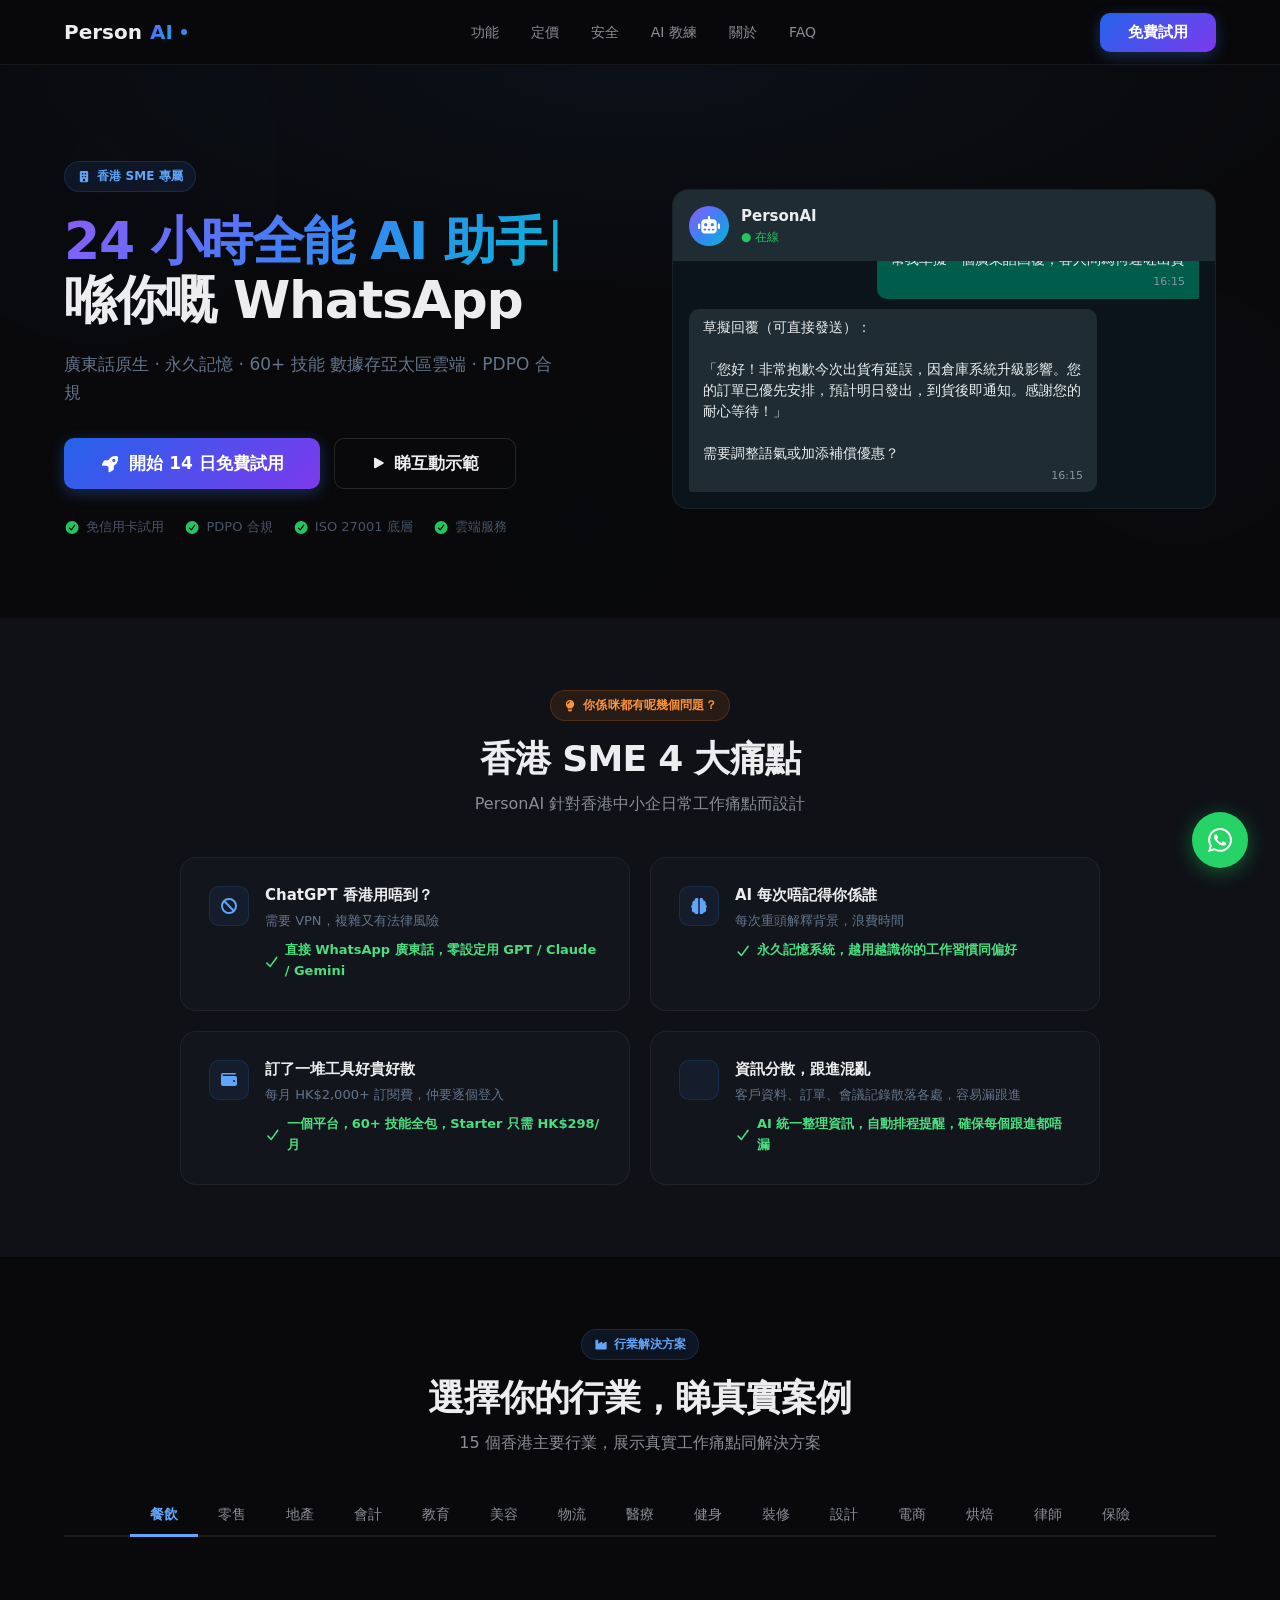
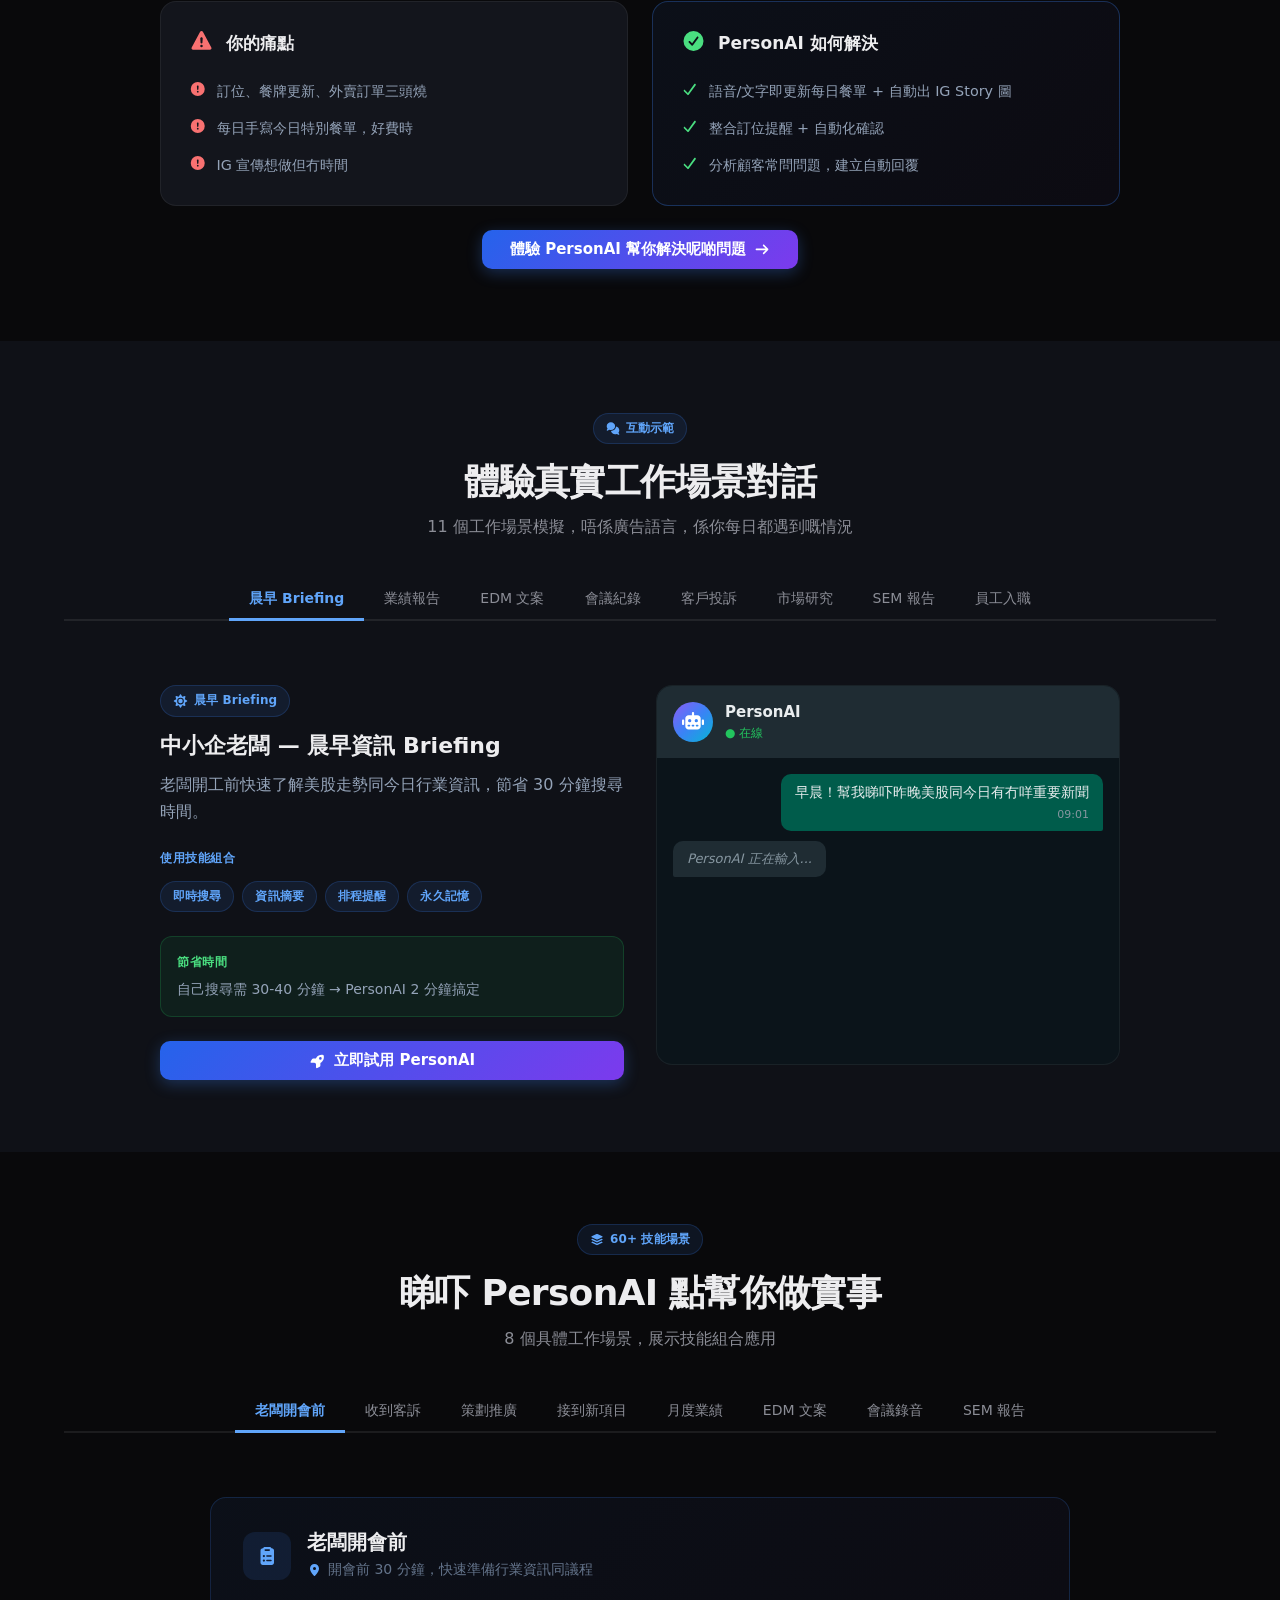
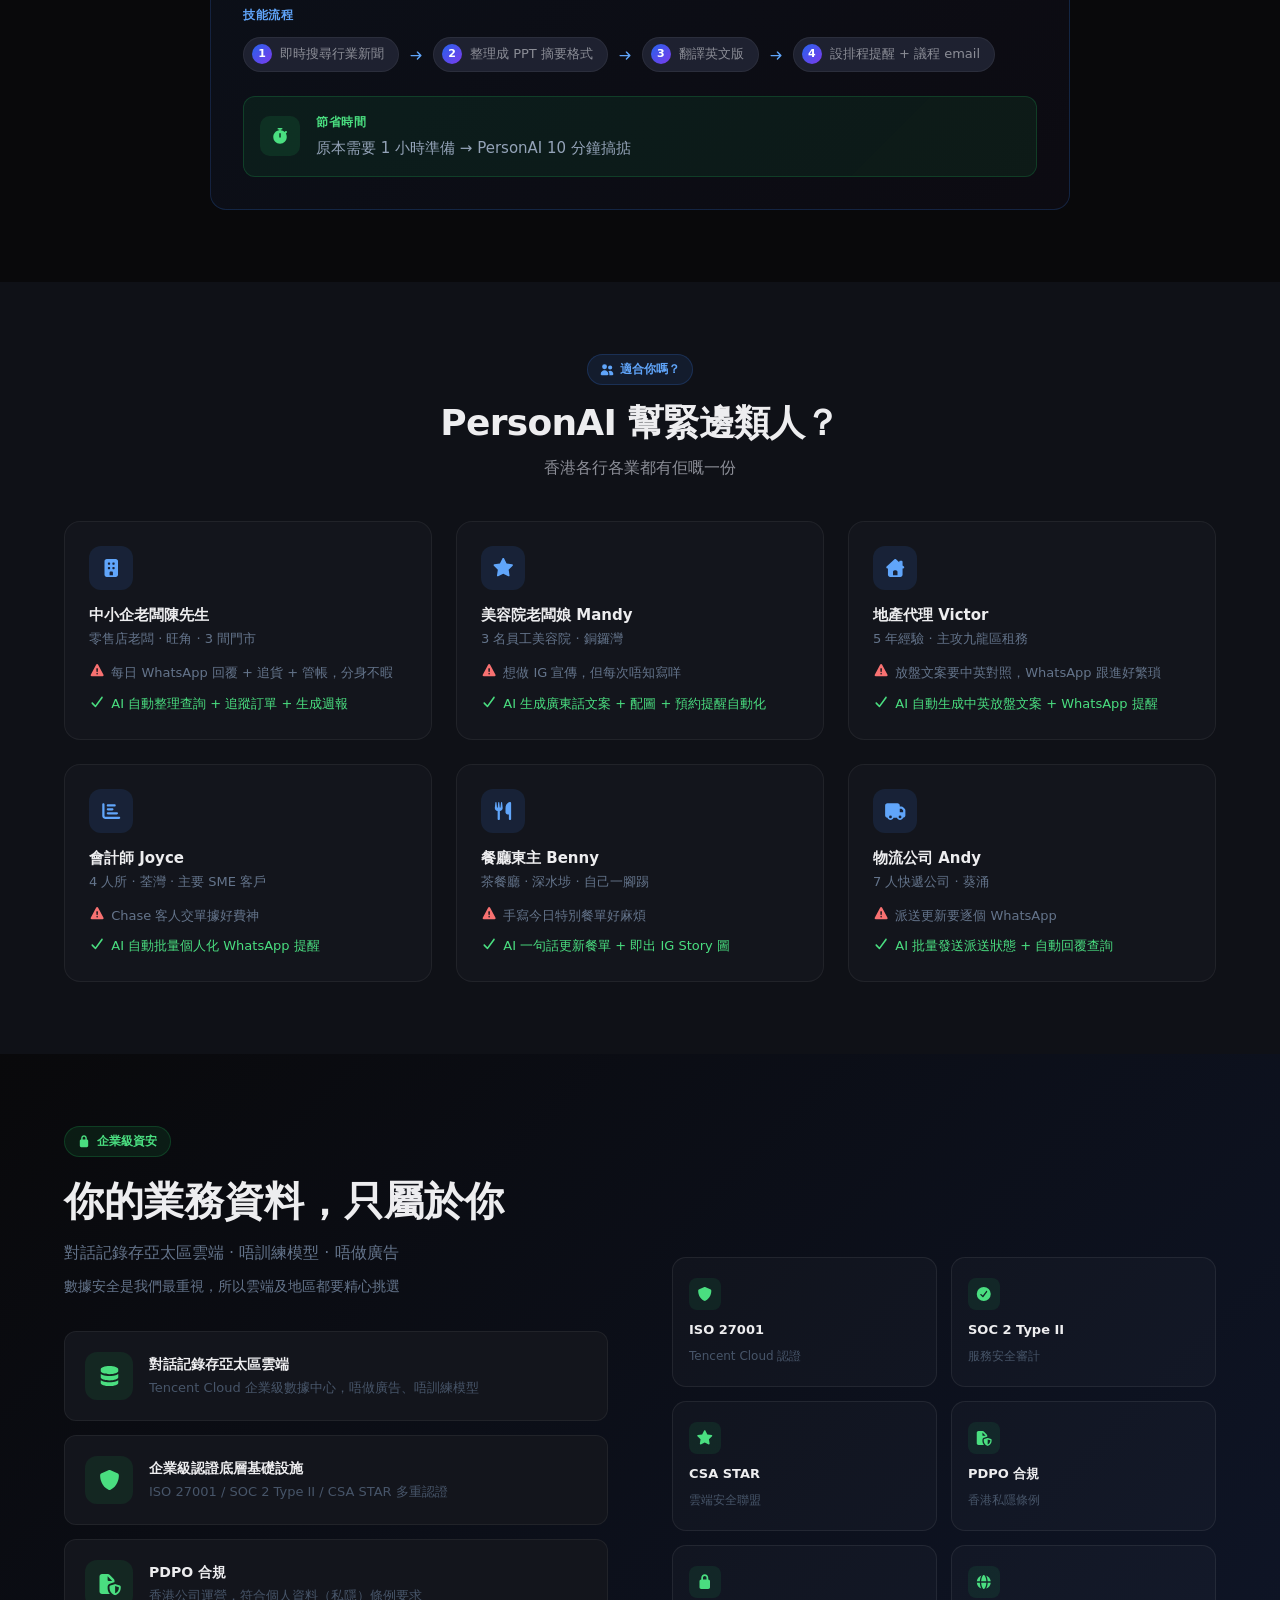
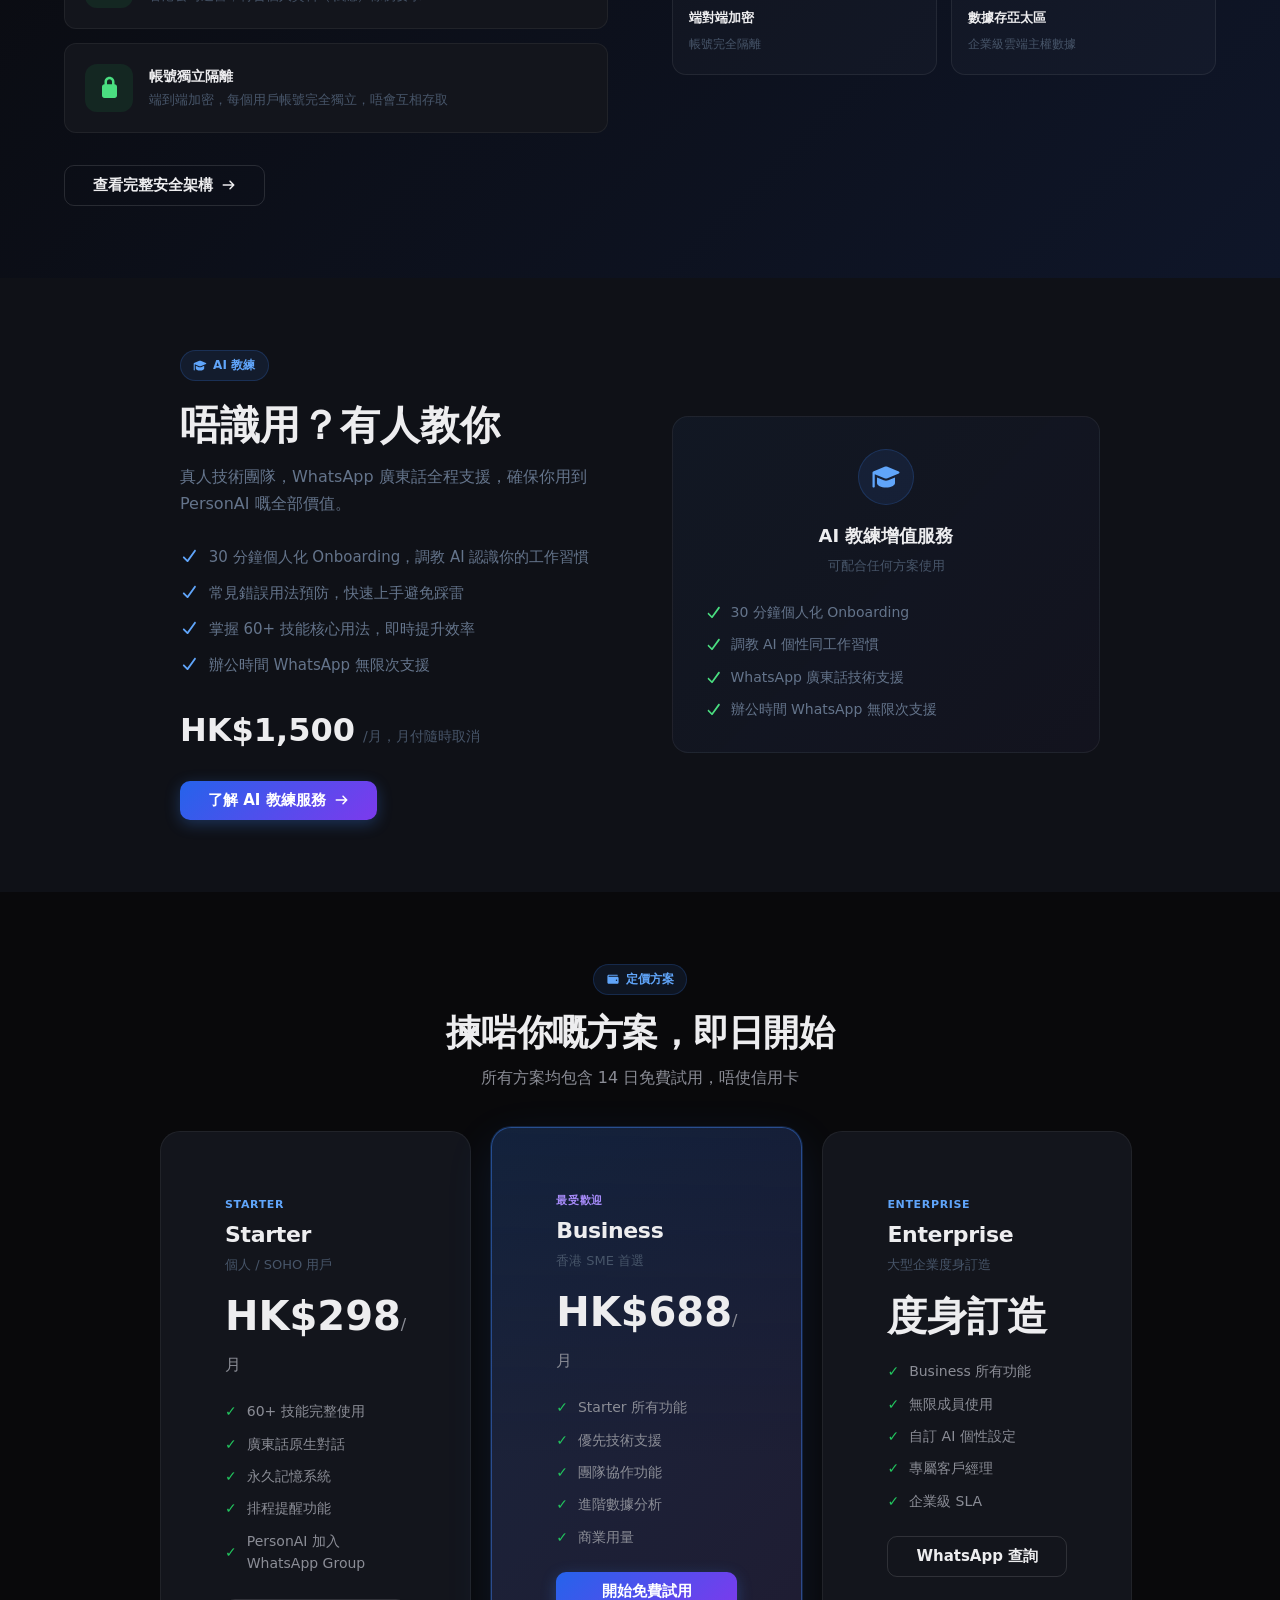
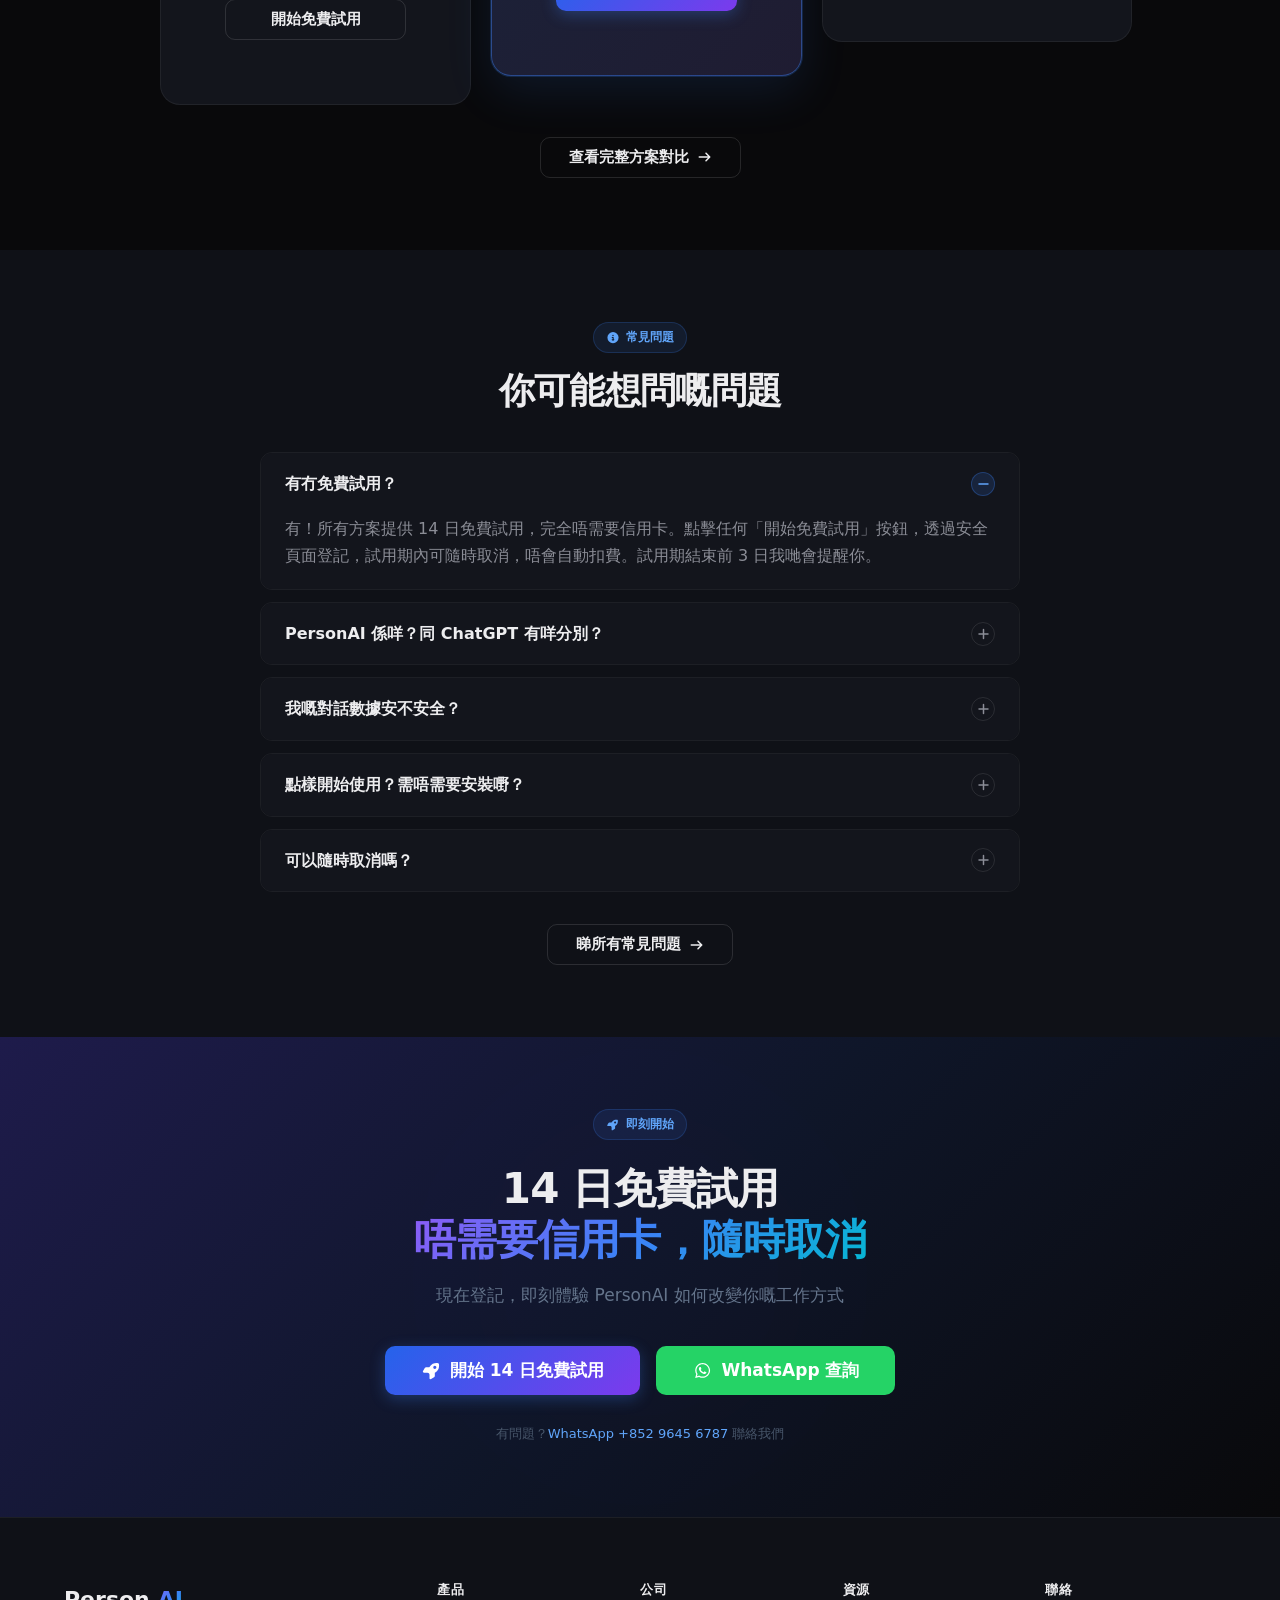
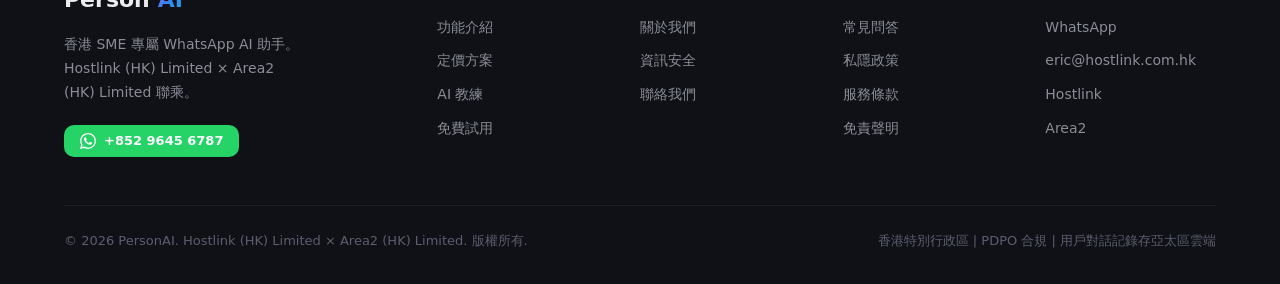
==== commit b4fa17e1: "deploy: 2026-03-24 11:19 HKT" ====
--- a/index.html
+++ b/index.html
@@ -1 +1 @@
-<!DOCTYPE html><html><head><meta charset="utf-8"><meta name="viewport" content="width=device-width, initial-scale=1"><title>PersonAI — 住喺你 WhatsApp 的 24 小時全能 AI 助手</title><style>.hero-badge[data-v-9a5b5aa9]{display:inline-flex}.hero-badge[data-v-9a5b5aa9],.hero-h1[data-v-9a5b5aa9]{margin-bottom:1.25rem}.hero-h1[data-v-9a5b5aa9]{font-size:clamp(1.875rem,4.5vw,3.25rem);font-weight:800;letter-spacing:-.025em;line-height:1.13}.hero-sub[data-v-9a5b5aa9]{color:#64748b;font-size:1.0625rem;line-height:1.65;margin-bottom:2rem;max-width:500px}.hero-cta-row[data-v-9a5b5aa9]{gap:.875rem;margin-bottom:1.75rem}.hero-cta-row[data-v-9a5b5aa9],.trust-row[data-v-9a5b5aa9]{display:flex;flex-wrap:wrap}.trust-row[data-v-9a5b5aa9]{align-items:center;gap:1.25rem}.trust-item[data-v-9a5b5aa9]{align-items:center;color:#475569;display:flex;font-size:.8125rem;gap:.375rem}.pain-grid[data-v-9a5b5aa9]{gap:1.25rem;margin:0 auto;max-width:920px}.pain-card[data-v-9a5b5aa9]{align-items:flex-start;display:flex;gap:1rem}.pain-icon-wrap[data-v-9a5b5aa9]{background:#3b82f614;border:1px solid rgba(59,130,246,.15);border-radius:.625rem;color:#60a5fa;flex-shrink:0;font-size:1rem;height:2.5rem;justify-content:center;width:2.5rem}.pain-icon-wrap[data-v-9a5b5aa9],.pain-solution[data-v-9a5b5aa9]{align-items:center;display:flex}.pain-solution[data-v-9a5b5aa9]{color:#4ade80;font-size:.8125rem;font-weight:600;gap:.375rem}.security-section[data-v-9a5b5aa9]{background:linear-gradient(135deg,#09090b,#0f1629)}.sec-split[data-v-9a5b5aa9]{align-items:start;display:grid;gap:4rem;grid-template-columns:1fr 1fr}.security-points-list[data-v-9a5b5aa9]{display:flex;flex-direction:column;gap:.875rem}.security-title[data-v-9a5b5aa9]{color:var(--text-primary);font-size:.875rem;font-weight:700;margin-bottom:.2rem}.security-desc[data-v-9a5b5aa9]{color:#475569;font-size:.8125rem}.cert-grid[data-v-9a5b5aa9]{align-self:center;display:grid;gap:.875rem;grid-template-columns:1fr 1fr}.cert-card[data-v-9a5b5aa9]{align-items:flex-start;background:#ffffff06;border:1px solid hsla(0,0%,100%,.07);border-radius:.875rem;display:flex;flex-direction:column;gap:.375rem;padding:1.25rem 1rem;transition:all .2s}.cert-card[data-v-9a5b5aa9]:hover{background:#22c55e0a;border-color:#22c55e40}.cert-icon[data-v-9a5b5aa9]{align-items:center;background:#22c55e1a;border-radius:.5rem;color:#4ade80;display:flex;font-size:.875rem;height:2rem;justify-content:center;margin-bottom:.25rem;width:2rem}.cert-label[data-v-9a5b5aa9]{color:var(--text-primary);font-size:.8125rem;font-weight:700}.cert-sub[data-v-9a5b5aa9]{color:#475569;font-size:.75rem}.coach-split[data-v-9a5b5aa9]{align-items:center;display:grid;gap:4rem;grid-template-columns:1fr 1fr;margin:0 auto;max-width:920px}.coach-list[data-v-9a5b5aa9]{display:flex;flex-direction:column;gap:.75rem;list-style:none;margin-bottom:1.75rem}.coach-list li[data-v-9a5b5aa9]{align-items:flex-start;color:#64748b;display:flex;font-size:.9375rem;gap:.625rem}.coach-price-row[data-v-9a5b5aa9]{align-items:baseline;display:flex;gap:.5rem;margin-bottom:1.5rem}.coach-price[data-v-9a5b5aa9]{color:var(--text-primary);font-size:2rem;font-weight:800}.coach-price-sub[data-v-9a5b5aa9]{color:#475569;font-size:.875rem}.coach-card[data-v-9a5b5aa9]{background:linear-gradient(135deg,#3b82f60f,#8b5cf608);padding:2rem;text-align:center}.coach-card-icon[data-v-9a5b5aa9]{align-items:center;background:#3b82f61a;border:1px solid rgba(59,130,246,.2);border-radius:50%;color:#60a5fa;display:flex;font-size:1.5rem;height:3.5rem;justify-content:center;margin:0 auto 1.25rem;width:3.5rem}.coach-card-list[data-v-9a5b5aa9]{display:flex;flex-direction:column;gap:.625rem;text-align:left}.coach-card-item[data-v-9a5b5aa9]{align-items:center;color:#64748b;display:flex;font-size:.875rem;gap:.5rem}.pricing-grid[data-v-9a5b5aa9]{align-items:start;display:grid;gap:1.25rem;grid-template-columns:repeat(3,1fr);margin:0 auto;max-width:960px}.pricing-card[data-v-9a5b5aa9]{background:var(--bg-card);border:1px solid var(--border);border-radius:1.25rem;position:relative;transition:all .3s}.pricing-card[data-v-9a5b5aa9]:hover{border-color:var(--border-hover);transform:translateY(-3px)}.pricing-card.featured[data-v-9a5b5aa9]{background:linear-gradient(180deg,rgba(59,130,246,.07) 0,var(--bg-card) 60%);border-color:#3b82f673;box-shadow:0 0 0 1px #3b82f633,0 16px 48px #3b82f61f;transform:translateY(-4px)}.pricing-card.featured[data-v-9a5b5aa9]:hover{box-shadow:0 0 0 1px #3b82f64d,0 20px 60px #3b82f62e;transform:translateY(-6px)}.featured-ring[data-v-9a5b5aa9]{background:linear-gradient(135deg,#3b82f699,#8b5cf666);border-radius:1.3125rem;inset:-1px;opacity:.25;pointer-events:none;position:absolute;z-index:0}.pricing-card-inner[data-v-9a5b5aa9]{padding:2rem;position:relative;z-index:1}.plan-tag[data-v-9a5b5aa9]{color:#60a5fa;font-size:.6875rem;font-weight:700;letter-spacing:.06em;margin-bottom:.5rem;text-transform:uppercase}.pricing-card.featured .plan-tag[data-v-9a5b5aa9]{color:#a78bfa}.plan-name[data-v-9a5b5aa9]{font-size:1.375rem;font-weight:800;letter-spacing:-.015em;margin-bottom:.375rem}.plan-desc[data-v-9a5b5aa9]{color:#475569;font-size:.8125rem}.plan-cta-btn[data-v-9a5b5aa9]{justify-content:center;margin-top:auto}.cta-section[data-v-9a5b5aa9]{background:linear-gradient(135deg,#1e1b4b,#0f1629 50%,#09090b);overflow:hidden;position:relative}.cta-inner[data-v-9a5b5aa9]{position:relative;z-index:1}.cta-h2[data-v-9a5b5aa9]{font-size:clamp(1.625rem,4vw,2.625rem);letter-spacing:-.02em;margin-bottom:1rem}.cta-sub[data-v-9a5b5aa9]{color:#64748b;font-size:1.0625rem;margin:0 auto 2.25rem;max-width:480px}.cta-btns[data-v-9a5b5aa9]{display:flex;flex-wrap:wrap;gap:1rem;justify-content:center;margin-bottom:1.75rem}.cta-note[data-v-9a5b5aa9]{color:#475569;font-size:.8125rem}.hero-br[data-v-9a5b5aa9]{display:none}@media(max-width:1024px){.pricing-grid[data-v-9a5b5aa9]{gap:1rem;grid-template-columns:repeat(3,1fr)}.pricing-card.featured[data-v-9a5b5aa9]{transform:none}.pricing-card.featured[data-v-9a5b5aa9]:hover{transform:translateY(-3px)}}@media(max-width:768px){.hero-h1[data-v-9a5b5aa9]{font-size:clamp(1.75rem,6.5vw,2.5rem);margin-bottom:1rem}.hero-sub[data-v-9a5b5aa9]{font-size:.9375rem;margin-bottom:1.5rem;max-width:100%}.hero-br[data-v-9a5b5aa9]{display:inline}.hero-cta-row[data-v-9a5b5aa9]{flex-direction:column;gap:.75rem}.hero-cta-row .btn[data-v-9a5b5aa9]{justify-content:center;width:100%}.trust-row[data-v-9a5b5aa9]{gap:.875rem}.trust-item[data-v-9a5b5aa9]{font-size:.75rem}.pricing-grid[data-v-9a5b5aa9]{grid-template-columns:1fr;margin:0 auto;max-width:420px}.pricing-card.featured[data-v-9a5b5aa9]{box-shadow:0 0 0 1px #3b82f659,0 8px 32px #3b82f61a;transform:none}.sec-split[data-v-9a5b5aa9]{gap:2.5rem!important;grid-template-columns:1fr!important}.cert-grid[data-v-9a5b5aa9]{gap:.625rem;grid-template-columns:repeat(3,1fr)}.cert-card[data-v-9a5b5aa9]{padding:.875rem .75rem}.coach-split[data-v-9a5b5aa9]{gap:2rem;grid-template-columns:1fr;max-width:100%}.cta-btns[data-v-9a5b5aa9]{align-items:center;flex-direction:column}.cta-btns .btn[data-v-9a5b5aa9]{justify-content:center;max-width:320px;width:100%}}@media(max-width:480px){.cert-grid[data-v-9a5b5aa9]{grid-template-columns:repeat(2,1fr)}}</style><style>.typewriter-text[data-v-fd61549e]{display:inline}.typewriter-cursor[data-v-fd61549e]{animation:none;color:#60a5fa;display:inline-block;font-weight:300;margin-left:1px;opacity:1}.typewriter-cursor.blink[data-v-fd61549e]{animation:cursorBlink-fd61549e .9s step-end infinite}@keyframes cursorBlink-fd61549e{0%,to{opacity:1}50%{opacity:0}}</style><style>.tabs[data-v-eb1d4a8f]{scrollbar-color:hsla(0,0%,100%,.1) transparent;scrollbar-width:thin}@media(max-width:768px){.tabs[data-v-eb1d4a8f]{justify-content:flex-start!important}div[style*="grid-template-columns: 1fr 1fr"][data-v-eb1d4a8f]{grid-template-columns:1fr!important}}</style><style>@media(max-width:768px){div[style*="grid-template-columns: 1fr 1fr"][data-v-96177ef4]{grid-template-columns:1fr!important}}</style><style>.scene-icon-wrap[data-v-26e34221]{background:#3b82f61f;border-radius:.75rem;color:#60a5fa;font-size:1.125rem;height:3rem;width:3rem}.scene-icon-wrap[data-v-26e34221],.scene-time-icon[data-v-26e34221]{align-items:center;display:flex;flex-shrink:0;justify-content:center}.scene-time-icon[data-v-26e34221]{background:#22c55e1f;border-radius:.625rem;color:#4ade80;font-size:1rem;height:2.5rem;width:2.5rem}@media(max-width:768px){.step-flow[data-v-26e34221]{flex-wrap:nowrap;overflow-x:auto;padding-bottom:.5rem}}</style><style>.faq-toggle-icon[data-v-24c6c8fd]{align-items:center;border:1px solid hsla(0,0%,100%,.1);border-radius:50%;color:var(--text-secondary);display:flex;flex-shrink:0;height:1.5rem;justify-content:center;transition:all .2s;width:1.5rem}.faq-item.open .faq-toggle-icon[data-v-24c6c8fd]{background:#3b82f626;border-color:#3b82f64d;color:#60a5fa}</style><link rel="stylesheet" href="/_nuxt/entry.CUs5sSzz.css" crossorigin><link rel="preload" as="fetch" crossorigin="anonymous" href="/_payload.json?0d0dfe42-e7cc-467f-9555-7dcfa1b3488d"><link rel="modulepreload" as="script" crossorigin href="/_nuxt/B1c1_ZHQ.js"><link rel="modulepreload" as="script" crossorigin href="/_nuxt/8xLyCzkO.js"><link rel="modulepreload" as="script" crossorigin href="/_nuxt/BMWfmaMi.js"><link rel="modulepreload" as="script" crossorigin href="/_nuxt/DUSfLO6U.js"><link rel="modulepreload" as="script" crossorigin href="/_nuxt/BYT6u8vw.js"><link rel="modulepreload" as="script" crossorigin href="/_nuxt/BfMNw1Ro.js"><script type="module" src="/_nuxt/B1c1_ZHQ.js" crossorigin></script><meta name="description" content="香港 SME 專屬 WhatsApp AI 助手。廣東話原生・永久記憶・60+技能・PDPO 合規。14 日免費試用，唔使信用卡。"><meta property="og:title" content="PersonAI — 住喺你 WhatsApp 的 24 小時全能 AI 助手"><meta property="og:description" content="香港 SME 專屬 WhatsApp AI 助手。14 日免費試用，唔使信用卡。"><meta property="og:type" content="website"><meta property="og:site_name" content="PersonAI"><meta name="theme-color" content="#0A0E1A"><link rel="icon" type="image/svg+xml" href="/favicon.svg"><script id="unhead:payload" type="application/json">{"title":"PersonAI — 住喺你 WhatsApp 的 24 小時全能 AI 助手"}</script></head><body><div id="__nuxt"><div><div><header class="site-header"><nav class="nav-inner"><a aria-current="page" href="/" class="router-link-active router-link-exact-active nav-logo"><span>Person</span><span class="gradient-text">AI</span><div class="nav-logo-dot"></div></a><ul class="nav-links"><li><a href="/features" class="">功能</a></li><li><a href="/pricing" class="">定價</a></li><li><a href="/security" class="">安全</a></li><li><a href="/ai-coach" class="">AI 教練</a></li><li><a href="/about" class="">關於</a></li><li><a href="/faq" class="">FAQ</a></li></ul><div class="nav-cta"><a href="/early-access" class="btn btn-primary">免費試用</a><button class="hamburger" aria-label="選單"><span></span><span></span><span></span></button></div></nav><div class="mobile-menu"><a href="/features" class="">功能</a><a href="/pricing" class="">定價</a><a href="/security" class="">安全</a><a href="/ai-coach" class="">AI 教練</a><a href="/about" class="">關於</a><a href="/faq" class="">FAQ</a><a href="/early-access" class="btn btn-primary" style="margin-top:0.5rem;">免費試用</a></div></header><main><!--[--><div data-v-9a5b5aa9><!--[--><title data-v-9a5b5aa9>PersonAI — 住喺你 WhatsApp 的 24 小時全能 AI 助手 | 香港 SME 專屬</title><meta name="description" content="香港 SME 專屬 WhatsApp AI 助手。廣東話原生・永久記憶・60+技能・用戶對話記錄存亞太區（日本）・PDPO 合規。14 日免費試用，唔使信用卡。" data-v-9a5b5aa9><!--]--><section class="hero-section" data-v-9a5b5aa9><div class="glow-orb glow-blue" style="width:600px;height:600px;top:-200px;left:-200px;opacity:0.2;" data-v-9a5b5aa9></div><div class="glow-orb glow-purple" style="width:500px;height:500px;top:100px;right:-150px;opacity:0.18;" data-v-9a5b5aa9></div><div class="glow-orb glow-cyan" style="width:400px;height:400px;bottom:-100px;left:30%;opacity:0.12;" data-v-9a5b5aa9></div><div class="hero-inner" data-v-9a5b5aa9><div class="hero-content" data-v-9a5b5aa9><div class="badge badge-blue hero-badge" data-v-9a5b5aa9><!----> Hostlink × Area2 聯乘 · 香港 SME 專屬 </div><h1 class="hero-h1" data-v-9a5b5aa9><span class="typewriter-text" data-v-9a5b5aa9 data-v-fd61549e><!----><span class="gradient-text typewriter-word" data-v-fd61549e><span class="typewriter-cursor" data-v-fd61549e>|</span></span></span><br data-v-9a5b5aa9><span style="color:var(--text-primary);" data-v-9a5b5aa9>喺你嘅 WhatsApp</span></h1><p class="hero-sub" data-v-9a5b5aa9> 廣東話原生 · 永久記憶 · 60+ 技能<br class="hero-br" data-v-9a5b5aa9> 數據存亞太區 · PDPO 合規 </p><div class="hero-cta-row" data-v-9a5b5aa9><a href="/early-access" class="btn btn-primary btn-lg" data-v-9a5b5aa9><FaIcon icon="rocket" data-v-9a5b5aa9></FaIcon> 開始 14 日免費試用 </a><a href="#demo" class="btn btn-outline btn-lg" data-v-9a5b5aa9><!----> 睇互動示範 </a></div><div class="trust-row" data-v-9a5b5aa9><div class="trust-item" data-v-9a5b5aa9><!----> 唔使信用卡 </div><div class="trust-item" data-v-9a5b5aa9><!----> PDPO 合規 </div><div class="trust-item" data-v-9a5b5aa9><!----> ISO 27001 底層 </div><div class="trust-item" data-v-9a5b5aa9><!----> 數據存日本 </div></div></div><div class="hero-visual" data-v-9a5b5aa9><div class="wa-chat" data-v-9a5b5aa9><div class="wa-header"><div class="wa-avatar"><!----></div><div><div class="wa-name">PersonAI</div><div class="wa-status">● 在線</div></div></div><div class="wa-body"><!--[--><!--]--></div></div></div></div></section><section class="section section-alt" data-v-9a5b5aa9><div class="container" data-v-9a5b5aa9><div class="section-title" data-v-9a5b5aa9><div class="badge badge-orange" data-v-9a5b5aa9><!----> 你係咪都有呢幾個問題？ </div><h2 data-v-9a5b5aa9>香港 SME 4 大痛點</h2><p data-v-9a5b5aa9>PersonAI 針對香港中小企日常工作痛點而設計</p></div><div class="grid-2 pain-grid" data-v-9a5b5aa9><!--[--><div class="card pain-card" data-v-9a5b5aa9><div class="pain-icon-wrap" data-v-9a5b5aa9><!----></div><div data-v-9a5b5aa9><h3 style="font-size:0.9375rem;font-weight:700;margin-bottom:0.375rem;" data-v-9a5b5aa9>ChatGPT 香港用唔到？</h3><p style="font-size:0.8125rem;margin-bottom:0.5rem;color:#64748B;" data-v-9a5b5aa9>需要 VPN，複雜又有法律風險</p><div class="pain-solution" data-v-9a5b5aa9><!----> 直接 WhatsApp 廣東話，零設定用 GPT / Claude / Gemini</div></div></div><div class="card pain-card" data-v-9a5b5aa9><div class="pain-icon-wrap" data-v-9a5b5aa9><!----></div><div data-v-9a5b5aa9><h3 style="font-size:0.9375rem;font-weight:700;margin-bottom:0.375rem;" data-v-9a5b5aa9>AI 每次唔記得你係誰</h3><p style="font-size:0.8125rem;margin-bottom:0.5rem;color:#64748B;" data-v-9a5b5aa9>每次重頭解釋背景，浪費時間</p><div class="pain-solution" data-v-9a5b5aa9><!----> 永久記憶系統，越用越識你的工作習慣同偏好</div></div></div><div class="card pain-card" data-v-9a5b5aa9><div class="pain-icon-wrap" data-v-9a5b5aa9><!----></div><div data-v-9a5b5aa9><h3 style="font-size:0.9375rem;font-weight:700;margin-bottom:0.375rem;" data-v-9a5b5aa9>訂了一堆工具好貴好散</h3><p style="font-size:0.8125rem;margin-bottom:0.5rem;color:#64748B;" data-v-9a5b5aa9>每月 HK$2,000+ 訂閱費，仲要逐個登入</p><div class="pain-solution" data-v-9a5b5aa9><!----> 一個平台，60+ 技能全包，Starter 只需 HK$298/月</div></div></div><div class="card pain-card" data-v-9a5b5aa9><div class="pain-icon-wrap" data-v-9a5b5aa9><!----></div><div data-v-9a5b5aa9><h3 style="font-size:0.9375rem;font-weight:700;margin-bottom:0.375rem;" data-v-9a5b5aa9>怕業務資料外洩</h3><p style="font-size:0.8125rem;margin-bottom:0.5rem;color:#64748B;" data-v-9a5b5aa9>數據去咗美國，受外國法律管</p><div class="pain-solution" data-v-9a5b5aa9><!----> 對話記錄存亞太區（日本），唔訓練模型，PDPO 合規</div></div></div><!--]--></div></div></section><section id="demo" class="section" data-v-9a5b5aa9><div class="container" data-v-9a5b5aa9><div class="section-title" data-v-9a5b5aa9><div class="badge badge-blue" data-v-9a5b5aa9><!----> 行業解決方案 </div><h2 data-v-9a5b5aa9>選擇你的行業，睇真實案例</h2><p data-v-9a5b5aa9>15 個香港主要行業，展示真實工作痛點同解決方案</p></div><div data-v-9a5b5aa9 data-v-eb1d4a8f><div class="tabs" style="justify-content:center;margin-bottom:2rem;overflow-x:auto;padding-bottom:0.5rem;" data-v-eb1d4a8f><!--[--><button class="active tab-btn" data-v-eb1d4a8f>餐飲</button><button class="tab-btn" data-v-eb1d4a8f>零售</button><button class="tab-btn" data-v-eb1d4a8f>地產</button><button class="tab-btn" data-v-eb1d4a8f>會計</button><button class="tab-btn" data-v-eb1d4a8f>教育</button><button class="tab-btn" data-v-eb1d4a8f>美容</button><button class="tab-btn" data-v-eb1d4a8f>物流</button><button class="tab-btn" data-v-eb1d4a8f>醫療</button><button class="tab-btn" data-v-eb1d4a8f>健身</button><button class="tab-btn" data-v-eb1d4a8f>裝修</button><button class="tab-btn" data-v-eb1d4a8f>設計</button><button class="tab-btn" data-v-eb1d4a8f>電商</button><button class="tab-btn" data-v-eb1d4a8f>烘焙</button><button class="tab-btn" data-v-eb1d4a8f>律師</button><button class="tab-btn" data-v-eb1d4a8f>保險</button><!--]--></div><!--[--><div style="" data-v-eb1d4a8f><div class="demo-split" style="display:grid;grid-template-columns:1fr 1fr;gap:1.5rem;max-width:960px;margin:0 auto;" data-v-eb1d4a8f><div class="card" data-v-eb1d4a8f><div style="display:flex;align-items:center;gap:0.75rem;margin-bottom:1.5rem;" data-v-eb1d4a8f><div style="color:#F87171;" data-v-eb1d4a8f><!----></div><h3 style="font-size:1.0625rem;" data-v-eb1d4a8f>你的痛點</h3></div><ul style="list-style:none;display:flex;flex-direction:column;gap:0.875rem;" data-v-eb1d4a8f><!--[--><li style="display:flex;align-items:flex-start;gap:0.625rem;font-size:0.9rem;color:#94A3B8;" data-v-eb1d4a8f><!----> 訂位、餐牌更新、外賣訂單三頭燒</li><li style="display:flex;align-items:flex-start;gap:0.625rem;font-size:0.9rem;color:#94A3B8;" data-v-eb1d4a8f><!----> 每日手寫今日特別餐單，好費時</li><li style="display:flex;align-items:flex-start;gap:0.625rem;font-size:0.9rem;color:#94A3B8;" data-v-eb1d4a8f><!----> IG 宣傳想做但冇時間</li><!--]--></ul></div><div class="card" style="border-color:rgba(59, 130, 246, 0.3);background:linear-gradient(135deg, rgba(59, 130, 246, 0.06) 0%, rgba(139, 92, 246, 0.03) 100%);" data-v-eb1d4a8f><div style="display:flex;align-items:center;gap:0.75rem;margin-bottom:1.5rem;" data-v-eb1d4a8f><div style="color:#4ADE80;" data-v-eb1d4a8f><!----></div><h3 style="font-size:1.0625rem;" data-v-eb1d4a8f>PersonAI 如何解決</h3></div><ul style="list-style:none;display:flex;flex-direction:column;gap:0.875rem;" data-v-eb1d4a8f><!--[--><li style="display:flex;align-items:flex-start;gap:0.625rem;font-size:0.9rem;color:#94A3B8;" data-v-eb1d4a8f><!----> 語音/文字即更新每日餐單 + 自動出 IG Story 圖</li><li style="display:flex;align-items:flex-start;gap:0.625rem;font-size:0.9rem;color:#94A3B8;" data-v-eb1d4a8f><!----> 整合訂位提醒 + 自動化確認</li><li style="display:flex;align-items:flex-start;gap:0.625rem;font-size:0.9rem;color:#94A3B8;" data-v-eb1d4a8f><!----> 分析顧客常問問題，建立自動回覆</li><!--]--></ul></div></div><div class="text-center" style="margin-top:1.5rem;" data-v-eb1d4a8f><a href="/early-access" class="btn btn-primary" data-v-eb1d4a8f> 體驗 PersonAI 幫你解決呢啲問題 <FaIcon icon="arrow-right" style="font-size:0.8rem;" data-v-eb1d4a8f></FaIcon></a></div></div><div style="display:none;" data-v-eb1d4a8f><div class="demo-split" style="display:grid;grid-template-columns:1fr 1fr;gap:1.5rem;max-width:960px;margin:0 auto;" data-v-eb1d4a8f><div class="card" data-v-eb1d4a8f><div style="display:flex;align-items:center;gap:0.75rem;margin-bottom:1.5rem;" data-v-eb1d4a8f><div style="color:#F87171;" data-v-eb1d4a8f><!----></div><h3 style="font-size:1.0625rem;" data-v-eb1d4a8f>你的痛點</h3></div><ul style="list-style:none;display:flex;flex-direction:column;gap:0.875rem;" data-v-eb1d4a8f><!--[--><li style="display:flex;align-items:flex-start;gap:0.625rem;font-size:0.9rem;color:#94A3B8;" data-v-eb1d4a8f><!----> WhatsApp 客人查詢答唔完</li><li style="display:flex;align-items:flex-start;gap:0.625rem;font-size:0.9rem;color:#94A3B8;" data-v-eb1d4a8f><!----> 庫存查詢要找人</li><li style="display:flex;align-items:flex-start;gap:0.625rem;font-size:0.9rem;color:#94A3B8;" data-v-eb1d4a8f><!----> 促銷文案唔夠吸引</li><!--]--></ul></div><div class="card" style="border-color:rgba(59, 130, 246, 0.3);background:linear-gradient(135deg, rgba(59, 130, 246, 0.06) 0%, rgba(139, 92, 246, 0.03) 100%);" data-v-eb1d4a8f><div style="display:flex;align-items:center;gap:0.75rem;margin-bottom:1.5rem;" data-v-eb1d4a8f><div style="color:#4ADE80;" data-v-eb1d4a8f><!----></div><h3 style="font-size:1.0625rem;" data-v-eb1d4a8f>PersonAI 如何解決</h3></div><ul style="list-style:none;display:flex;flex-direction:column;gap:0.875rem;" data-v-eb1d4a8f><!--[--><li style="display:flex;align-items:flex-start;gap:0.625rem;font-size:0.9rem;color:#94A3B8;" data-v-eb1d4a8f><!----> AI 整理客人查詢優先級 + 草擬回覆</li><li style="display:flex;align-items:flex-start;gap:0.625rem;font-size:0.9rem;color:#94A3B8;" data-v-eb1d4a8f><!----> 追蹤庫存關鍵字提醒補貨</li><li style="display:flex;align-items:flex-start;gap:0.625rem;font-size:0.9rem;color:#94A3B8;" data-v-eb1d4a8f><!----> 生成多版本促銷文案，一鍵出圖</li><!--]--></ul></div></div><div class="text-center" style="margin-top:1.5rem;" data-v-eb1d4a8f><a href="/early-access" class="btn btn-primary" data-v-eb1d4a8f> 體驗 PersonAI 幫你解決呢啲問題 <FaIcon icon="arrow-right" style="font-size:0.8rem;" data-v-eb1d4a8f></FaIcon></a></div></div><div style="display:none;" data-v-eb1d4a8f><div class="demo-split" style="display:grid;grid-template-columns:1fr 1fr;gap:1.5rem;max-width:960px;margin:0 auto;" data-v-eb1d4a8f><div class="card" data-v-eb1d4a8f><div style="display:flex;align-items:center;gap:0.75rem;margin-bottom:1.5rem;" data-v-eb1d4a8f><div style="color:#F87171;" data-v-eb1d4a8f><!----></div><h3 style="font-size:1.0625rem;" data-v-eb1d4a8f>你的痛點</h3></div><ul style="list-style:none;display:flex;flex-direction:column;gap:0.875rem;" data-v-eb1d4a8f><!--[--><li style="display:flex;align-items:flex-start;gap:0.625rem;font-size:0.9rem;color:#94A3B8;" data-v-eb1d4a8f><!----> 放盤文案要中英對照，好費時</li><li style="display:flex;align-items:flex-start;gap:0.625rem;font-size:0.9rem;color:#94A3B8;" data-v-eb1d4a8f><!----> 睇樓提醒要逐個 WhatsApp</li><li style="display:flex;align-items:flex-start;gap:0.625rem;font-size:0.9rem;color:#94A3B8;" data-v-eb1d4a8f><!----> 客源跟進記唔住偏好</li><!--]--></ul></div><div class="card" style="border-color:rgba(59, 130, 246, 0.3);background:linear-gradient(135deg, rgba(59, 130, 246, 0.06) 0%, rgba(139, 92, 246, 0.03) 100%);" data-v-eb1d4a8f><div style="display:flex;align-items:center;gap:0.75rem;margin-bottom:1.5rem;" data-v-eb1d4a8f><div style="color:#4ADE80;" data-v-eb1d4a8f><!----></div><h3 style="font-size:1.0625rem;" data-v-eb1d4a8f>PersonAI 如何解決</h3></div><ul style="list-style:none;display:flex;flex-direction:column;gap:0.875rem;" data-v-eb1d4a8f><!--[--><li style="display:flex;align-items:flex-start;gap:0.625rem;font-size:0.9rem;color:#94A3B8;" data-v-eb1d4a8f><!----> 輸入樓盤資料即出中英放盤文案</li><li style="display:flex;align-items:flex-start;gap:0.625rem;font-size:0.9rem;color:#94A3B8;" data-v-eb1d4a8f><!----> 自動排程睇樓提醒 + 確認</li><li style="display:flex;align-items:flex-start;gap:0.625rem;font-size:0.9rem;color:#94A3B8;" data-v-eb1d4a8f><!----> 記憶客人偏好，下次配對更準</li><!--]--></ul></div></div><div class="text-center" style="margin-top:1.5rem;" data-v-eb1d4a8f><a href="/early-access" class="btn btn-primary" data-v-eb1d4a8f> 體驗 PersonAI 幫你解決呢啲問題 <FaIcon icon="arrow-right" style="font-size:0.8rem;" data-v-eb1d4a8f></FaIcon></a></div></div><div style="display:none;" data-v-eb1d4a8f><div class="demo-split" style="display:grid;grid-template-columns:1fr 1fr;gap:1.5rem;max-width:960px;margin:0 auto;" data-v-eb1d4a8f><div class="card" data-v-eb1d4a8f><div style="display:flex;align-items:center;gap:0.75rem;margin-bottom:1.5rem;" data-v-eb1d4a8f><div style="color:#F87171;" data-v-eb1d4a8f><!----></div><h3 style="font-size:1.0625rem;" data-v-eb1d4a8f>你的痛點</h3></div><ul style="list-style:none;display:flex;flex-direction:column;gap:0.875rem;" data-v-eb1d4a8f><!--[--><li style="display:flex;align-items:flex-start;gap:0.625rem;font-size:0.9rem;color:#94A3B8;" data-v-eb1d4a8f><!----> Chase 客人交單據好費時</li><li style="display:flex;align-items:flex-start;gap:0.625rem;font-size:0.9rem;color:#94A3B8;" data-v-eb1d4a8f><!----> 每月要出大量報表</li><li style="display:flex;align-items:flex-start;gap:0.625rem;font-size:0.9rem;color:#94A3B8;" data-v-eb1d4a8f><!----> 英文 email 唔夠專業</li><!--]--></ul></div><div class="card" style="border-color:rgba(59, 130, 246, 0.3);background:linear-gradient(135deg, rgba(59, 130, 246, 0.06) 0%, rgba(139, 92, 246, 0.03) 100%);" data-v-eb1d4a8f><div style="display:flex;align-items:center;gap:0.75rem;margin-bottom:1.5rem;" data-v-eb1d4a8f><div style="color:#4ADE80;" data-v-eb1d4a8f><!----></div><h3 style="font-size:1.0625rem;" data-v-eb1d4a8f>PersonAI 如何解決</h3></div><ul style="list-style:none;display:flex;flex-direction:column;gap:0.875rem;" data-v-eb1d4a8f><!--[--><li style="display:flex;align-items:flex-start;gap:0.625rem;font-size:0.9rem;color:#94A3B8;" data-v-eb1d4a8f><!----> 批量個人化 WhatsApp 提醒欠交客人</li><li style="display:flex;align-items:flex-start;gap:0.625rem;font-size:0.9rem;color:#94A3B8;" data-v-eb1d4a8f><!----> 自動整理數據出格式化報表</li><li style="display:flex;align-items:flex-start;gap:0.625rem;font-size:0.9rem;color:#94A3B8;" data-v-eb1d4a8f><!----> 幫你草擬專業英文 email</li><!--]--></ul></div></div><div class="text-center" style="margin-top:1.5rem;" data-v-eb1d4a8f><a href="/early-access" class="btn btn-primary" data-v-eb1d4a8f> 體驗 PersonAI 幫你解決呢啲問題 <FaIcon icon="arrow-right" style="font-size:0.8rem;" data-v-eb1d4a8f></FaIcon></a></div></div><div style="display:none;" data-v-eb1d4a8f><div class="demo-split" style="display:grid;grid-template-columns:1fr 1fr;gap:1.5rem;max-width:960px;margin:0 auto;" data-v-eb1d4a8f><div class="card" data-v-eb1d4a8f><div style="display:flex;align-items:center;gap:0.75rem;margin-bottom:1.5rem;" data-v-eb1d4a8f><div style="color:#F87171;" data-v-eb1d4a8f><!----></div><h3 style="font-size:1.0625rem;" data-v-eb1d4a8f>你的痛點</h3></div><ul style="list-style:none;display:flex;flex-direction:column;gap:0.875rem;" data-v-eb1d4a8f><!--[--><li style="display:flex;align-items:flex-start;gap:0.625rem;font-size:0.9rem;color:#94A3B8;" data-v-eb1d4a8f><!----> 功課批改建議要逐個寫</li><li style="display:flex;align-items:flex-start;gap:0.625rem;font-size:0.9rem;color:#94A3B8;" data-v-eb1d4a8f><!----> 家長 WhatsApp 查詢回覆慢</li><li style="display:flex;align-items:flex-start;gap:0.625rem;font-size:0.9rem;color:#94A3B8;" data-v-eb1d4a8f><!----> 教材翻譯耗時</li><!--]--></ul></div><div class="card" style="border-color:rgba(59, 130, 246, 0.3);background:linear-gradient(135deg, rgba(59, 130, 246, 0.06) 0%, rgba(139, 92, 246, 0.03) 100%);" data-v-eb1d4a8f><div style="display:flex;align-items:center;gap:0.75rem;margin-bottom:1.5rem;" data-v-eb1d4a8f><div style="color:#4ADE80;" data-v-eb1d4a8f><!----></div><h3 style="font-size:1.0625rem;" data-v-eb1d4a8f>PersonAI 如何解決</h3></div><ul style="list-style:none;display:flex;flex-direction:column;gap:0.875rem;" data-v-eb1d4a8f><!--[--><li style="display:flex;align-items:flex-start;gap:0.625rem;font-size:0.9rem;color:#94A3B8;" data-v-eb1d4a8f><!----> AI 生成個人化學生反饋範本</li><li style="display:flex;align-items:flex-start;gap:0.625rem;font-size:0.9rem;color:#94A3B8;" data-v-eb1d4a8f><!----> 快速分類家長查詢 + 統一回覆</li><li style="display:flex;align-items:flex-start;gap:0.625rem;font-size:0.9rem;color:#94A3B8;" data-v-eb1d4a8f><!----> 即時翻譯教材（中英粵）</li><!--]--></ul></div></div><div class="text-center" style="margin-top:1.5rem;" data-v-eb1d4a8f><a href="/early-access" class="btn btn-primary" data-v-eb1d4a8f> 體驗 PersonAI 幫你解決呢啲問題 <FaIcon icon="arrow-right" style="font-size:0.8rem;" data-v-eb1d4a8f></FaIcon></a></div></div><div style="display:none;" data-v-eb1d4a8f><div class="demo-split" style="display:grid;grid-template-columns:1fr 1fr;gap:1.5rem;max-width:960px;margin:0 auto;" data-v-eb1d4a8f><div class="card" data-v-eb1d4a8f><div style="display:flex;align-items:center;gap:0.75rem;margin-bottom:1.5rem;" data-v-eb1d4a8f><div style="color:#F87171;" data-v-eb1d4a8f><!----></div><h3 style="font-size:1.0625rem;" data-v-eb1d4a8f>你的痛點</h3></div><ul style="list-style:none;display:flex;flex-direction:column;gap:0.875rem;" data-v-eb1d4a8f><!--[--><li style="display:flex;align-items:flex-start;gap:0.625rem;font-size:0.9rem;color:#94A3B8;" data-v-eb1d4a8f><!----> 預約管理混亂，容易撞期</li><li style="display:flex;align-items:flex-start;gap:0.625rem;font-size:0.9rem;color:#94A3B8;" data-v-eb1d4a8f><!----> IG 文案想要本地化但出唔到味</li><li style="display:flex;align-items:flex-start;gap:0.625rem;font-size:0.9rem;color:#94A3B8;" data-v-eb1d4a8f><!----> 產品介紹要重複解釋</li><!--]--></ul></div><div class="card" style="border-color:rgba(59, 130, 246, 0.3);background:linear-gradient(135deg, rgba(59, 130, 246, 0.06) 0%, rgba(139, 92, 246, 0.03) 100%);" data-v-eb1d4a8f><div style="display:flex;align-items:center;gap:0.75rem;margin-bottom:1.5rem;" data-v-eb1d4a8f><div style="color:#4ADE80;" data-v-eb1d4a8f><!----></div><h3 style="font-size:1.0625rem;" data-v-eb1d4a8f>PersonAI 如何解決</h3></div><ul style="list-style:none;display:flex;flex-direction:column;gap:0.875rem;" data-v-eb1d4a8f><!--[--><li style="display:flex;align-items:flex-start;gap:0.625rem;font-size:0.9rem;color:#94A3B8;" data-v-eb1d4a8f><!----> 整理預約日程 + 自動提醒客人</li><li style="display:flex;align-items:flex-start;gap:0.625rem;font-size:0.9rem;color:#94A3B8;" data-v-eb1d4a8f><!----> 生成粵語風格「種草」文案</li><li style="display:flex;align-items:flex-start;gap:0.625rem;font-size:0.9rem;color:#94A3B8;" data-v-eb1d4a8f><!----> 建立常見問題自動回覆範本</li><!--]--></ul></div></div><div class="text-center" style="margin-top:1.5rem;" data-v-eb1d4a8f><a href="/early-access" class="btn btn-primary" data-v-eb1d4a8f> 體驗 PersonAI 幫你解決呢啲問題 <FaIcon icon="arrow-right" style="font-size:0.8rem;" data-v-eb1d4a8f></FaIcon></a></div></div><div style="display:none;" data-v-eb1d4a8f><div class="demo-split" style="display:grid;grid-template-columns:1fr 1fr;gap:1.5rem;max-width:960px;margin:0 auto;" data-v-eb1d4a8f><div class="card" data-v-eb1d4a8f><div style="display:flex;align-items:center;gap:0.75rem;margin-bottom:1.5rem;" data-v-eb1d4a8f><div style="color:#F87171;" data-v-eb1d4a8f><!----></div><h3 style="font-size:1.0625rem;" data-v-eb1d4a8f>你的痛點</h3></div><ul style="list-style:none;display:flex;flex-direction:column;gap:0.875rem;" data-v-eb1d4a8f><!--[--><li style="display:flex;align-items:flex-start;gap:0.625rem;font-size:0.9rem;color:#94A3B8;" data-v-eb1d4a8f><!----> 派送更新要逐個 WhatsApp</li><li style="display:flex;align-items:flex-start;gap:0.625rem;font-size:0.9rem;color:#94A3B8;" data-v-eb1d4a8f><!----> 貨物查詢壓垮客服</li><li style="display:flex;align-items:flex-start;gap:0.625rem;font-size:0.9rem;color:#94A3B8;" data-v-eb1d4a8f><!----> 司機調度記唔住</li><!--]--></ul></div><div class="card" style="border-color:rgba(59, 130, 246, 0.3);background:linear-gradient(135deg, rgba(59, 130, 246, 0.06) 0%, rgba(139, 92, 246, 0.03) 100%);" data-v-eb1d4a8f><div style="display:flex;align-items:center;gap:0.75rem;margin-bottom:1.5rem;" data-v-eb1d4a8f><div style="color:#4ADE80;" data-v-eb1d4a8f><!----></div><h3 style="font-size:1.0625rem;" data-v-eb1d4a8f>PersonAI 如何解決</h3></div><ul style="list-style:none;display:flex;flex-direction:column;gap:0.875rem;" data-v-eb1d4a8f><!--[--><li style="display:flex;align-items:flex-start;gap:0.625rem;font-size:0.9rem;color:#94A3B8;" data-v-eb1d4a8f><!----> 批量發送派送狀態更新</li><li style="display:flex;align-items:flex-start;gap:0.625rem;font-size:0.9rem;color:#94A3B8;" data-v-eb1d4a8f><!----> 建立快速查詢回覆系統</li><li style="display:flex;align-items:flex-start;gap:0.625rem;font-size:0.9rem;color:#94A3B8;" data-v-eb1d4a8f><!----> 自動整理每日任務清單</li><!--]--></ul></div></div><div class="text-center" style="margin-top:1.5rem;" data-v-eb1d4a8f><a href="/early-access" class="btn btn-primary" data-v-eb1d4a8f> 體驗 PersonAI 幫你解決呢啲問題 <FaIcon icon="arrow-right" style="font-size:0.8rem;" data-v-eb1d4a8f></FaIcon></a></div></div><div style="display:none;" data-v-eb1d4a8f><div class="demo-split" style="display:grid;grid-template-columns:1fr 1fr;gap:1.5rem;max-width:960px;margin:0 auto;" data-v-eb1d4a8f><div class="card" data-v-eb1d4a8f><div style="display:flex;align-items:center;gap:0.75rem;margin-bottom:1.5rem;" data-v-eb1d4a8f><div style="color:#F87171;" data-v-eb1d4a8f><!----></div><h3 style="font-size:1.0625rem;" data-v-eb1d4a8f>你的痛點</h3></div><ul style="list-style:none;display:flex;flex-direction:column;gap:0.875rem;" data-v-eb1d4a8f><!--[--><li style="display:flex;align-items:flex-start;gap:0.625rem;font-size:0.9rem;color:#94A3B8;" data-v-eb1d4a8f><!----> 預約電話接唔完，double booking 時有發生</li><li style="display:flex;align-items:flex-start;gap:0.625rem;font-size:0.9rem;color:#94A3B8;" data-v-eb1d4a8f><!----> 病歷資料分散難整理</li><li style="display:flex;align-items:flex-start;gap:0.625rem;font-size:0.9rem;color:#94A3B8;" data-v-eb1d4a8f><!----> 覆診提醒要人手打</li><!--]--></ul></div><div class="card" style="border-color:rgba(59, 130, 246, 0.3);background:linear-gradient(135deg, rgba(59, 130, 246, 0.06) 0%, rgba(139, 92, 246, 0.03) 100%);" data-v-eb1d4a8f><div style="display:flex;align-items:center;gap:0.75rem;margin-bottom:1.5rem;" data-v-eb1d4a8f><div style="color:#4ADE80;" data-v-eb1d4a8f><!----></div><h3 style="font-size:1.0625rem;" data-v-eb1d4a8f>PersonAI 如何解決</h3></div><ul style="list-style:none;display:flex;flex-direction:column;gap:0.875rem;" data-v-eb1d4a8f><!--[--><li style="display:flex;align-items:flex-start;gap:0.625rem;font-size:0.9rem;color:#94A3B8;" data-v-eb1d4a8f><!----> 整理預約記錄 + 排程提醒覆診</li><li style="display:flex;align-items:flex-start;gap:0.625rem;font-size:0.9rem;color:#94A3B8;" data-v-eb1d4a8f><!----> 摘要病人訊息 + 過往來往記錄</li><li style="display:flex;align-items:flex-start;gap:0.625rem;font-size:0.9rem;color:#94A3B8;" data-v-eb1d4a8f><!----> 批量個人化覆診 WhatsApp 提醒</li><!--]--></ul></div></div><div class="text-center" style="margin-top:1.5rem;" data-v-eb1d4a8f><a href="/early-access" class="btn btn-primary" data-v-eb1d4a8f> 體驗 PersonAI 幫你解決呢啲問題 <FaIcon icon="arrow-right" style="font-size:0.8rem;" data-v-eb1d4a8f></FaIcon></a></div></div><div style="display:none;" data-v-eb1d4a8f><div class="demo-split" style="display:grid;grid-template-columns:1fr 1fr;gap:1.5rem;max-width:960px;margin:0 auto;" data-v-eb1d4a8f><div class="card" data-v-eb1d4a8f><div style="display:flex;align-items:center;gap:0.75rem;margin-bottom:1.5rem;" data-v-eb1d4a8f><div style="color:#F87171;" data-v-eb1d4a8f><!----></div><h3 style="font-size:1.0625rem;" data-v-eb1d4a8f>你的痛點</h3></div><ul style="list-style:none;display:flex;flex-direction:column;gap:0.875rem;" data-v-eb1d4a8f><!--[--><li style="display:flex;align-items:flex-start;gap:0.625rem;font-size:0.9rem;color:#94A3B8;" data-v-eb1d4a8f><!----> 課堂排表要手動更新</li><li style="display:flex;align-items:flex-start;gap:0.625rem;font-size:0.9rem;color:#94A3B8;" data-v-eb1d4a8f><!----> 會員跟進記唔住誰快到期</li><li style="display:flex;align-items:flex-start;gap:0.625rem;font-size:0.9rem;color:#94A3B8;" data-v-eb1d4a8f><!----> 社媒推廣做唔夠</li><!--]--></ul></div><div class="card" style="border-color:rgba(59, 130, 246, 0.3);background:linear-gradient(135deg, rgba(59, 130, 246, 0.06) 0%, rgba(139, 92, 246, 0.03) 100%);" data-v-eb1d4a8f><div style="display:flex;align-items:center;gap:0.75rem;margin-bottom:1.5rem;" data-v-eb1d4a8f><div style="color:#4ADE80;" data-v-eb1d4a8f><!----></div><h3 style="font-size:1.0625rem;" data-v-eb1d4a8f>PersonAI 如何解決</h3></div><ul style="list-style:none;display:flex;flex-direction:column;gap:0.875rem;" data-v-eb1d4a8f><!--[--><li style="display:flex;align-items:flex-start;gap:0.625rem;font-size:0.9rem;color:#94A3B8;" data-v-eb1d4a8f><!----> 整理課堂時間表 + 提醒缺課會員</li><li style="display:flex;align-items:flex-start;gap:0.625rem;font-size:0.9rem;color:#94A3B8;" data-v-eb1d4a8f><!----> 記憶每個會員到期日 + 排程續費提醒</li><li style="display:flex;align-items:flex-start;gap:0.625rem;font-size:0.9rem;color:#94A3B8;" data-v-eb1d4a8f><!----> 生成健身 IG 推廣文案 + 圖片建議</li><!--]--></ul></div></div><div class="text-center" style="margin-top:1.5rem;" data-v-eb1d4a8f><a href="/early-access" class="btn btn-primary" data-v-eb1d4a8f> 體驗 PersonAI 幫你解決呢啲問題 <FaIcon icon="arrow-right" style="font-size:0.8rem;" data-v-eb1d4a8f></FaIcon></a></div></div><div style="display:none;" data-v-eb1d4a8f><div class="demo-split" style="display:grid;grid-template-columns:1fr 1fr;gap:1.5rem;max-width:960px;margin:0 auto;" data-v-eb1d4a8f><div class="card" data-v-eb1d4a8f><div style="display:flex;align-items:center;gap:0.75rem;margin-bottom:1.5rem;" data-v-eb1d4a8f><div style="color:#F87171;" data-v-eb1d4a8f><!----></div><h3 style="font-size:1.0625rem;" data-v-eb1d4a8f>你的痛點</h3></div><ul style="list-style:none;display:flex;flex-direction:column;gap:0.875rem;" data-v-eb1d4a8f><!--[--><li style="display:flex;align-items:flex-start;gap:0.625rem;font-size:0.9rem;color:#94A3B8;" data-v-eb1d4a8f><!----> 報價單每次都要由頭整</li><li style="display:flex;align-items:flex-start;gap:0.625rem;font-size:0.9rem;color:#94A3B8;" data-v-eb1d4a8f><!----> 多個項目同時進行，進度難追蹤</li><li style="display:flex;align-items:flex-start;gap:0.625rem;font-size:0.9rem;color:#94A3B8;" data-v-eb1d4a8f><!----> 客戶跟進靠記性容易漏</li><!--]--></ul></div><div class="card" style="border-color:rgba(59, 130, 246, 0.3);background:linear-gradient(135deg, rgba(59, 130, 246, 0.06) 0%, rgba(139, 92, 246, 0.03) 100%);" data-v-eb1d4a8f><div style="display:flex;align-items:center;gap:0.75rem;margin-bottom:1.5rem;" data-v-eb1d4a8f><div style="color:#4ADE80;" data-v-eb1d4a8f><!----></div><h3 style="font-size:1.0625rem;" data-v-eb1d4a8f>PersonAI 如何解決</h3></div><ul style="list-style:none;display:flex;flex-direction:column;gap:0.875rem;" data-v-eb1d4a8f><!--[--><li style="display:flex;align-items:flex-start;gap:0.625rem;font-size:0.9rem;color:#94A3B8;" data-v-eb1d4a8f><!----> AI 快速生成報價單草稿</li><li style="display:flex;align-items:flex-start;gap:0.625rem;font-size:0.9rem;color:#94A3B8;" data-v-eb1d4a8f><!----> 整理多個項目進度成一覽表</li><li style="display:flex;align-items:flex-start;gap:0.625rem;font-size:0.9rem;color:#94A3B8;" data-v-eb1d4a8f><!----> 排程客戶跟進提醒 + 草擬更新訊息</li><!--]--></ul></div></div><div class="text-center" style="margin-top:1.5rem;" data-v-eb1d4a8f><a href="/early-access" class="btn btn-primary" data-v-eb1d4a8f> 體驗 PersonAI 幫你解決呢啲問題 <FaIcon icon="arrow-right" style="font-size:0.8rem;" data-v-eb1d4a8f></FaIcon></a></div></div><div style="display:none;" data-v-eb1d4a8f><div class="demo-split" style="display:grid;grid-template-columns:1fr 1fr;gap:1.5rem;max-width:960px;margin:0 auto;" data-v-eb1d4a8f><div class="card" data-v-eb1d4a8f><div style="display:flex;align-items:center;gap:0.75rem;margin-bottom:1.5rem;" data-v-eb1d4a8f><div style="color:#F87171;" data-v-eb1d4a8f><!----></div><h3 style="font-size:1.0625rem;" data-v-eb1d4a8f>你的痛點</h3></div><ul style="list-style:none;display:flex;flex-direction:column;gap:0.875rem;" data-v-eb1d4a8f><!--[--><li style="display:flex;align-items:flex-start;gap:0.625rem;font-size:0.9rem;color:#94A3B8;" data-v-eb1d4a8f><!----> 客戶 brief 零散，WhatsApp/email 到處都是</li><li style="display:flex;align-items:flex-start;gap:0.625rem;font-size:0.9rem;color:#94A3B8;" data-v-eb1d4a8f><!----> 報價追蹤靠記性，容易忘記</li><li style="display:flex;align-items:flex-start;gap:0.625rem;font-size:0.9rem;color:#94A3B8;" data-v-eb1d4a8f><!----> 發票提醒要人手送</li><!--]--></ul></div><div class="card" style="border-color:rgba(59, 130, 246, 0.3);background:linear-gradient(135deg, rgba(59, 130, 246, 0.06) 0%, rgba(139, 92, 246, 0.03) 100%);" data-v-eb1d4a8f><div style="display:flex;align-items:center;gap:0.75rem;margin-bottom:1.5rem;" data-v-eb1d4a8f><div style="color:#4ADE80;" data-v-eb1d4a8f><!----></div><h3 style="font-size:1.0625rem;" data-v-eb1d4a8f>PersonAI 如何解決</h3></div><ul style="list-style:none;display:flex;flex-direction:column;gap:0.875rem;" data-v-eb1d4a8f><!--[--><li style="display:flex;align-items:flex-start;gap:0.625rem;font-size:0.9rem;color:#94A3B8;" data-v-eb1d4a8f><!----> 整理客戶 brief + 提取關鍵要求</li><li style="display:flex;align-items:flex-start;gap:0.625rem;font-size:0.9rem;color:#94A3B8;" data-v-eb1d4a8f><!----> 記錄項目報價狀態 + 排程跟進</li><li style="display:flex;align-items:flex-start;gap:0.625rem;font-size:0.9rem;color:#94A3B8;" data-v-eb1d4a8f><!----> 自動生成個人化發票催收訊息</li><!--]--></ul></div></div><div class="text-center" style="margin-top:1.5rem;" data-v-eb1d4a8f><a href="/early-access" class="btn btn-primary" data-v-eb1d4a8f> 體驗 PersonAI 幫你解決呢啲問題 <FaIcon icon="arrow-right" style="font-size:0.8rem;" data-v-eb1d4a8f></FaIcon></a></div></div><div style="display:none;" data-v-eb1d4a8f><div class="demo-split" style="display:grid;grid-template-columns:1fr 1fr;gap:1.5rem;max-width:960px;margin:0 auto;" data-v-eb1d4a8f><div class="card" data-v-eb1d4a8f><div style="display:flex;align-items:center;gap:0.75rem;margin-bottom:1.5rem;" data-v-eb1d4a8f><div style="color:#F87171;" data-v-eb1d4a8f><!----></div><h3 style="font-size:1.0625rem;" data-v-eb1d4a8f>你的痛點</h3></div><ul style="list-style:none;display:flex;flex-direction:column;gap:0.875rem;" data-v-eb1d4a8f><!--[--><li style="display:flex;align-items:flex-start;gap:0.625rem;font-size:0.9rem;color:#94A3B8;" data-v-eb1d4a8f><!----> 產品描述要一個個寫，費時費力</li><li style="display:flex;align-items:flex-start;gap:0.625rem;font-size:0.9rem;color:#94A3B8;" data-v-eb1d4a8f><!----> 客服查詢量大，回覆唔及時</li><li style="display:flex;align-items:flex-start;gap:0.625rem;font-size:0.9rem;color:#94A3B8;" data-v-eb1d4a8f><!----> 庫存低位唔知，補貨慢</li><!--]--></ul></div><div class="card" style="border-color:rgba(59, 130, 246, 0.3);background:linear-gradient(135deg, rgba(59, 130, 246, 0.06) 0%, rgba(139, 92, 246, 0.03) 100%);" data-v-eb1d4a8f><div style="display:flex;align-items:center;gap:0.75rem;margin-bottom:1.5rem;" data-v-eb1d4a8f><div style="color:#4ADE80;" data-v-eb1d4a8f><!----></div><h3 style="font-size:1.0625rem;" data-v-eb1d4a8f>PersonAI 如何解決</h3></div><ul style="list-style:none;display:flex;flex-direction:column;gap:0.875rem;" data-v-eb1d4a8f><!--[--><li style="display:flex;align-items:flex-start;gap:0.625rem;font-size:0.9rem;color:#94A3B8;" data-v-eb1d4a8f><!----> 批量生成吸引力強的中英文產品描述</li><li style="display:flex;align-items:flex-start;gap:0.625rem;font-size:0.9rem;color:#94A3B8;" data-v-eb1d4a8f><!----> 整理常見問題 + 生成標準回覆範本</li><li style="display:flex;align-items:flex-start;gap:0.625rem;font-size:0.9rem;color:#94A3B8;" data-v-eb1d4a8f><!----> 低庫存排程提醒補貨</li><!--]--></ul></div></div><div class="text-center" style="margin-top:1.5rem;" data-v-eb1d4a8f><a href="/early-access" class="btn btn-primary" data-v-eb1d4a8f> 體驗 PersonAI 幫你解決呢啲問題 <FaIcon icon="arrow-right" style="font-size:0.8rem;" data-v-eb1d4a8f></FaIcon></a></div></div><div style="display:none;" data-v-eb1d4a8f><div class="demo-split" style="display:grid;grid-template-columns:1fr 1fr;gap:1.5rem;max-width:960px;margin:0 auto;" data-v-eb1d4a8f><div class="card" data-v-eb1d4a8f><div style="display:flex;align-items:center;gap:0.75rem;margin-bottom:1.5rem;" data-v-eb1d4a8f><div style="color:#F87171;" data-v-eb1d4a8f><!----></div><h3 style="font-size:1.0625rem;" data-v-eb1d4a8f>你的痛點</h3></div><ul style="list-style:none;display:flex;flex-direction:column;gap:0.875rem;" data-v-eb1d4a8f><!--[--><li style="display:flex;align-items:flex-start;gap:0.625rem;font-size:0.9rem;color:#94A3B8;" data-v-eb1d4a8f><!----> WhatsApp 訂單好多，整理好費時</li><li style="display:flex;align-items:flex-start;gap:0.625rem;font-size:0.9rem;color:#94A3B8;" data-v-eb1d4a8f><!----> IG 宣傳文案唔知點寫</li><li style="display:flex;align-items:flex-start;gap:0.625rem;font-size:0.9rem;color:#94A3B8;" data-v-eb1d4a8f><!----> 客戶訂單收咗但唔記得跟進</li><!--]--></ul></div><div class="card" style="border-color:rgba(59, 130, 246, 0.3);background:linear-gradient(135deg, rgba(59, 130, 246, 0.06) 0%, rgba(139, 92, 246, 0.03) 100%);" data-v-eb1d4a8f><div style="display:flex;align-items:center;gap:0.75rem;margin-bottom:1.5rem;" data-v-eb1d4a8f><div style="color:#4ADE80;" data-v-eb1d4a8f><!----></div><h3 style="font-size:1.0625rem;" data-v-eb1d4a8f>PersonAI 如何解決</h3></div><ul style="list-style:none;display:flex;flex-direction:column;gap:0.875rem;" data-v-eb1d4a8f><!--[--><li style="display:flex;align-items:flex-start;gap:0.625rem;font-size:0.9rem;color:#94A3B8;" data-v-eb1d4a8f><!----> 整理 WhatsApp 訂單資料成清單</li><li style="display:flex;align-items:flex-start;gap:0.625rem;font-size:0.9rem;color:#94A3B8;" data-v-eb1d4a8f><!----> 生成有個人風格嘅廣東話 IG 文案</li><li style="display:flex;align-items:flex-start;gap:0.625rem;font-size:0.9rem;color:#94A3B8;" data-v-eb1d4a8f><!----> 排程訂單確認 + 取貨前自動提示</li><!--]--></ul></div></div><div class="text-center" style="margin-top:1.5rem;" data-v-eb1d4a8f><a href="/early-access" class="btn btn-primary" data-v-eb1d4a8f> 體驗 PersonAI 幫你解決呢啲問題 <FaIcon icon="arrow-right" style="font-size:0.8rem;" data-v-eb1d4a8f></FaIcon></a></div></div><div style="display:none;" data-v-eb1d4a8f><div class="demo-split" style="display:grid;grid-template-columns:1fr 1fr;gap:1.5rem;max-width:960px;margin:0 auto;" data-v-eb1d4a8f><div class="card" data-v-eb1d4a8f><div style="display:flex;align-items:center;gap:0.75rem;margin-bottom:1.5rem;" data-v-eb1d4a8f><div style="color:#F87171;" data-v-eb1d4a8f><!----></div><h3 style="font-size:1.0625rem;" data-v-eb1d4a8f>你的痛點</h3></div><ul style="list-style:none;display:flex;flex-direction:column;gap:0.875rem;" data-v-eb1d4a8f><!--[--><li style="display:flex;align-items:flex-start;gap:0.625rem;font-size:0.9rem;color:#94A3B8;" data-v-eb1d4a8f><!----> 合約文件長，摘要耗時</li><li style="display:flex;align-items:flex-start;gap:0.625rem;font-size:0.9rem;color:#94A3B8;" data-v-eb1d4a8f><!----> Client 跟進多個案件難管理</li><li style="display:flex;align-items:flex-start;gap:0.625rem;font-size:0.9rem;color:#94A3B8;" data-v-eb1d4a8f><!----> 法律研究耗時，找案例很累</li><!--]--></ul></div><div class="card" style="border-color:rgba(59, 130, 246, 0.3);background:linear-gradient(135deg, rgba(59, 130, 246, 0.06) 0%, rgba(139, 92, 246, 0.03) 100%);" data-v-eb1d4a8f><div style="display:flex;align-items:center;gap:0.75rem;margin-bottom:1.5rem;" data-v-eb1d4a8f><div style="color:#4ADE80;" data-v-eb1d4a8f><!----></div><h3 style="font-size:1.0625rem;" data-v-eb1d4a8f>PersonAI 如何解決</h3></div><ul style="list-style:none;display:flex;flex-direction:column;gap:0.875rem;" data-v-eb1d4a8f><!--[--><li style="display:flex;align-items:flex-start;gap:0.625rem;font-size:0.9rem;color:#94A3B8;" data-v-eb1d4a8f><!----> 快速摘要合約要點 + 標記關鍵條款</li><li style="display:flex;align-items:flex-start;gap:0.625rem;font-size:0.9rem;color:#94A3B8;" data-v-eb1d4a8f><!----> 記錄每個案件進度 + 排程跟進提醒</li><li style="display:flex;align-items:flex-start;gap:0.625rem;font-size:0.9rem;color:#94A3B8;" data-v-eb1d4a8f><!----> 搜尋整理相關法律資訊輔助研究</li><!--]--></ul></div></div><div class="text-center" style="margin-top:1.5rem;" data-v-eb1d4a8f><a href="/early-access" class="btn btn-primary" data-v-eb1d4a8f> 體驗 PersonAI 幫你解決呢啲問題 <FaIcon icon="arrow-right" style="font-size:0.8rem;" data-v-eb1d4a8f></FaIcon></a></div></div><div style="display:none;" data-v-eb1d4a8f><div class="demo-split" style="display:grid;grid-template-columns:1fr 1fr;gap:1.5rem;max-width:960px;margin:0 auto;" data-v-eb1d4a8f><div class="card" data-v-eb1d4a8f><div style="display:flex;align-items:center;gap:0.75rem;margin-bottom:1.5rem;" data-v-eb1d4a8f><div style="color:#F87171;" data-v-eb1d4a8f><!----></div><h3 style="font-size:1.0625rem;" data-v-eb1d4a8f>你的痛點</h3></div><ul style="list-style:none;display:flex;flex-direction:column;gap:0.875rem;" data-v-eb1d4a8f><!--[--><li style="display:flex;align-items:flex-start;gap:0.625rem;font-size:0.9rem;color:#94A3B8;" data-v-eb1d4a8f><!----> 客戶組合分散，難快速了解狀況</li><li style="display:flex;align-items:flex-start;gap:0.625rem;font-size:0.9rem;color:#94A3B8;" data-v-eb1d4a8f><!----> 推薦文案要因人而異但又要高效</li><li style="display:flex;align-items:flex-start;gap:0.625rem;font-size:0.9rem;color:#94A3B8;" data-v-eb1d4a8f><!----> 跟進提醒靠記性容易遺漏</li><!--]--></ul></div><div class="card" style="border-color:rgba(59, 130, 246, 0.3);background:linear-gradient(135deg, rgba(59, 130, 246, 0.06) 0%, rgba(139, 92, 246, 0.03) 100%);" data-v-eb1d4a8f><div style="display:flex;align-items:center;gap:0.75rem;margin-bottom:1.5rem;" data-v-eb1d4a8f><div style="color:#4ADE80;" data-v-eb1d4a8f><!----></div><h3 style="font-size:1.0625rem;" data-v-eb1d4a8f>PersonAI 如何解決</h3></div><ul style="list-style:none;display:flex;flex-direction:column;gap:0.875rem;" data-v-eb1d4a8f><!--[--><li style="display:flex;align-items:flex-start;gap:0.625rem;font-size:0.9rem;color:#94A3B8;" data-v-eb1d4a8f><!----> 整理客戶組合 + 生成個人化摘要</li><li style="display:flex;align-items:flex-start;gap:0.625rem;font-size:0.9rem;color:#94A3B8;" data-v-eb1d4a8f><!----> 根據客戶需求生成針對性推薦文案</li><li style="display:flex;align-items:flex-start;gap:0.625rem;font-size:0.9rem;color:#94A3B8;" data-v-eb1d4a8f><!----> 排程保單續期/生日/市況更新提醒</li><!--]--></ul></div></div><div class="text-center" style="margin-top:1.5rem;" data-v-eb1d4a8f><a href="/early-access" class="btn btn-primary" data-v-eb1d4a8f> 體驗 PersonAI 幫你解決呢啲問題 <FaIcon icon="arrow-right" style="font-size:0.8rem;" data-v-eb1d4a8f></FaIcon></a></div></div><!--]--></div></div></section><section class="section section-alt" data-v-9a5b5aa9><div class="container" data-v-9a5b5aa9><div class="section-title" data-v-9a5b5aa9><div class="badge badge-blue" data-v-9a5b5aa9><!----> 互動示範 </div><h2 data-v-9a5b5aa9>體驗真實工作場景對話</h2><p data-v-9a5b5aa9>11 個工作場景模擬，唔係廣告語言，係你每日都遇到嘅情況</p></div><div data-v-9a5b5aa9 data-v-96177ef4><div class="tabs" style="justify-content:center;overflow-x:auto;padding-bottom:0.5rem;margin-bottom:2rem;" data-v-96177ef4><!--[--><button class="active tab-btn" data-v-96177ef4>晨早 Briefing</button><button class="tab-btn" data-v-96177ef4>業績報告</button><button class="tab-btn" data-v-96177ef4>EDM 文案</button><button class="tab-btn" data-v-96177ef4>會議紀錄</button><button class="tab-btn" data-v-96177ef4>客戶投訴</button><button class="tab-btn" data-v-96177ef4>市場研究</button><button class="tab-btn" data-v-96177ef4>SEM 報告</button><button class="tab-btn" data-v-96177ef4>員工入職</button><!--]--></div><div class="demo-split" style="display:grid;grid-template-columns:1fr 1fr;gap:2rem;max-width:960px;margin:0 auto;align-items:start;" data-v-96177ef4><div data-v-96177ef4><div class="badge badge-blue" style="margin-bottom:1rem;display:inline-flex;" data-v-96177ef4><!----> 晨早 Briefing</div><h3 style="font-size:1.375rem;margin-bottom:0.75rem;" data-v-96177ef4>中小企老闆 — 晨早資訊 Briefing</h3><p style="color:#94A3B8;margin-bottom:1.5rem;" data-v-96177ef4>老闆開工前快速了解美股走勢同今日行業資訊，節省 30 分鐘搜尋時間。</p><div style="margin-bottom:1.5rem;" data-v-96177ef4><div style="font-size:0.75rem;font-weight:700;text-transform:uppercase;letter-spacing:0.05em;color:#60A5FA;margin-bottom:0.75rem;" data-v-96177ef4>使用技能組合</div><div style="display:flex;gap:0.5rem;flex-wrap:wrap;" data-v-96177ef4><!--[--><span class="badge badge-blue" style="font-size:0.75rem;" data-v-96177ef4>即時搜尋</span><span class="badge badge-blue" style="font-size:0.75rem;" data-v-96177ef4>資訊摘要</span><span class="badge badge-blue" style="font-size:0.75rem;" data-v-96177ef4>排程提醒</span><span class="badge badge-blue" style="font-size:0.75rem;" data-v-96177ef4>永久記憶</span><!--]--></div></div><div style="background:rgba(34, 197, 94, 0.08);border:1px solid rgba(34, 197, 94, 0.2);border-radius:0.75rem;padding:1rem;margin-bottom:1.5rem;" data-v-96177ef4><div style="font-size:0.75rem;font-weight:700;color:#4ADE80;text-transform:uppercase;letter-spacing:0.05em;margin-bottom:0.375rem;" data-v-96177ef4>節省時間</div><div style="font-size:0.875rem;color:#94A3B8;" data-v-96177ef4>自己搜尋需 30-40 分鐘 → PersonAI 2 分鐘搞定</div></div><a href="/early-access" class="btn btn-primary w-full" style="justify-content:center;" data-v-96177ef4><FaIcon icon="rocket" style="font-size:0.875rem;" data-v-96177ef4></FaIcon> 立即試用 PersonAI </a></div><div class="wa-chat" style="max-width:100%;" data-v-96177ef4><div class="wa-header" data-v-96177ef4><div class="wa-avatar" data-v-96177ef4><!----></div><div data-v-96177ef4><div class="wa-name" data-v-96177ef4>PersonAI</div><div class="wa-status" data-v-96177ef4>● 在線</div></div></div><div class="wa-body" style="min-height:320px;" data-v-96177ef4><!--[--><!--]--><!----></div></div></div></div></div></section><section class="section" data-v-9a5b5aa9><div class="container" data-v-9a5b5aa9><div class="section-title" data-v-9a5b5aa9><div class="badge badge-blue" data-v-9a5b5aa9><!----> 60+ 技能場景 </div><h2 data-v-9a5b5aa9>睇吓 PersonAI 點幫你做實事</h2><p data-v-9a5b5aa9>8 個具體工作場景，展示技能組合應用</p></div><div data-v-9a5b5aa9 data-v-26e34221><div class="tabs" style="justify-content:center;overflow-x:auto;padding-bottom:0.5rem;margin-bottom:2rem;" data-v-26e34221><!--[--><button class="active tab-btn" data-v-26e34221>老闆開會前</button><button class="tab-btn" data-v-26e34221>收到客訴</button><button class="tab-btn" data-v-26e34221>策劃推廣</button><button class="tab-btn" data-v-26e34221>接到新項目</button><button class="tab-btn" data-v-26e34221>月度業績</button><button class="tab-btn" data-v-26e34221>EDM 文案</button><button class="tab-btn" data-v-26e34221>會議錄音</button><button class="tab-btn" data-v-26e34221>SEM 報告</button><!--]--></div><!--[--><div style="" data-v-26e34221><div class="card" style="max-width:860px;margin:0 auto;padding:2rem;background:linear-gradient(135deg, rgba(59, 130, 246, 0.06) 0%, rgba(139, 92, 246, 0.03) 100%);border-color:rgba(59, 130, 246, 0.2);" data-v-26e34221><div style="display:flex;align-items:center;gap:1rem;margin-bottom:1.5rem;" data-v-26e34221><div class="scene-icon-wrap" data-v-26e34221><!----></div><div data-v-26e34221><h3 style="font-size:1.25rem;margin-bottom:0.25rem;" data-v-26e34221>老闆開會前</h3><p style="font-size:0.875rem;color:#64748B;display:flex;align-items:center;gap:0.375rem;" data-v-26e34221><!----> 開會前 30 分鐘，快速準備行業資訊同議程</p></div></div><div style="margin-bottom:1.5rem;" data-v-26e34221><div style="font-size:0.75rem;font-weight:700;text-transform:uppercase;letter-spacing:0.05em;color:#60A5FA;margin-bottom:0.75rem;" data-v-26e34221>技能流程</div><div class="step-flow" data-v-26e34221><!--[--><div class="step" data-v-26e34221><span class="step-num" data-v-26e34221>1</span> 即時搜尋行業新聞</div><div class="step" data-v-26e34221><span class="step-num" data-v-26e34221>2</span> 整理成 PPT 摘要格式</div><div class="step" data-v-26e34221><span class="step-num" data-v-26e34221>3</span> 翻譯英文版</div><div class="step" data-v-26e34221><span class="step-num" data-v-26e34221>4</span> 設排程提醒 + 議程 email</div><!--]--></div></div><div style="background:rgba(34, 197, 94, 0.08);border:1px solid rgba(34, 197, 94, 0.2);border-radius:0.75rem;padding:1rem;display:flex;align-items:center;gap:1rem;" data-v-26e34221><div class="scene-time-icon" data-v-26e34221><!----></div><div data-v-26e34221><div style="font-size:0.75rem;font-weight:700;text-transform:uppercase;letter-spacing:0.05em;color:#4ADE80;margin-bottom:0.25rem;" data-v-26e34221>節省時間</div><div style="font-size:0.9375rem;color:#94A3B8;" data-v-26e34221>原本需要 1 小時準備 → PersonAI 10 分鐘搞掂</div></div></div></div></div><div style="display:none;" data-v-26e34221><div class="card" style="max-width:860px;margin:0 auto;padding:2rem;background:linear-gradient(135deg, rgba(59, 130, 246, 0.06) 0%, rgba(139, 92, 246, 0.03) 100%);border-color:rgba(59, 130, 246, 0.2);" data-v-26e34221><div style="display:flex;align-items:center;gap:1rem;margin-bottom:1.5rem;" data-v-26e34221><div class="scene-icon-wrap" data-v-26e34221><!----></div><div data-v-26e34221><h3 style="font-size:1.25rem;margin-bottom:0.25rem;" data-v-26e34221>收到客訴</h3><p style="font-size:0.875rem;color:#64748B;display:flex;align-items:center;gap:0.375rem;" data-v-26e34221><!----> 收到客人投訴語音，需要快速分析並草擬回覆</p></div></div><div style="margin-bottom:1.5rem;" data-v-26e34221><div style="font-size:0.75rem;font-weight:700;text-transform:uppercase;letter-spacing:0.05em;color:#60A5FA;margin-bottom:0.75rem;" data-v-26e34221>技能流程</div><div class="step-flow" data-v-26e34221><!--[--><div class="step" data-v-26e34221><span class="step-num" data-v-26e34221>1</span> 語音轉文字 + 投訴分析</div><div class="step" data-v-26e34221><span class="step-num" data-v-26e34221>2</span> 搜尋客戶歷史記錄</div><div class="step" data-v-26e34221><span class="step-num" data-v-26e34221>3</span> 草擬個人化廣東話回覆</div><div class="step" data-v-26e34221><span class="step-num" data-v-26e34221>4</span> 設定 3 日後排程跟進提醒</div><!--]--></div></div><div style="background:rgba(34, 197, 94, 0.08);border:1px solid rgba(34, 197, 94, 0.2);border-radius:0.75rem;padding:1rem;display:flex;align-items:center;gap:1rem;" data-v-26e34221><div class="scene-time-icon" data-v-26e34221><!----></div><div data-v-26e34221><div style="font-size:0.75rem;font-weight:700;text-transform:uppercase;letter-spacing:0.05em;color:#4ADE80;margin-bottom:0.25rem;" data-v-26e34221>節省時間</div><div style="font-size:0.9375rem;color:#94A3B8;" data-v-26e34221>原本需要 40 分鐘 → PersonAI 8 分鐘</div></div></div></div></div><div style="display:none;" data-v-26e34221><div class="card" style="max-width:860px;margin:0 auto;padding:2rem;background:linear-gradient(135deg, rgba(59, 130, 246, 0.06) 0%, rgba(139, 92, 246, 0.03) 100%);border-color:rgba(59, 130, 246, 0.2);" data-v-26e34221><div style="display:flex;align-items:center;gap:1rem;margin-bottom:1.5rem;" data-v-26e34221><div class="scene-icon-wrap" data-v-26e34221><!----></div><div data-v-26e34221><h3 style="font-size:1.25rem;margin-bottom:0.25rem;" data-v-26e34221>策劃推廣</h3><p style="font-size:0.875rem;color:#64748B;display:flex;align-items:center;gap:0.375rem;" data-v-26e34221><!----> 月底策劃下季推廣活動，需要競品研究 + 文案 + 配圖</p></div></div><div style="margin-bottom:1.5rem;" data-v-26e34221><div style="font-size:0.75rem;font-weight:700;text-transform:uppercase;letter-spacing:0.05em;color:#60A5FA;margin-bottom:0.75rem;" data-v-26e34221>技能流程</div><div class="step-flow" data-v-26e34221><!--[--><div class="step" data-v-26e34221><span class="step-num" data-v-26e34221>1</span> 搜尋競品近期促銷</div><div class="step" data-v-26e34221><span class="step-num" data-v-26e34221>2</span> 生成 SWOT 分析</div><div class="step" data-v-26e34221><span class="step-num" data-v-26e34221>3</span> 撰寫 3 個推廣方案文案</div><div class="step" data-v-26e34221><span class="step-num" data-v-26e34221>4</span> 生成配套產品圖 + EDM 範本</div><!--]--></div></div><div style="background:rgba(34, 197, 94, 0.08);border:1px solid rgba(34, 197, 94, 0.2);border-radius:0.75rem;padding:1rem;display:flex;align-items:center;gap:1rem;" data-v-26e34221><div class="scene-time-icon" data-v-26e34221><!----></div><div data-v-26e34221><div style="font-size:0.75rem;font-weight:700;text-transform:uppercase;letter-spacing:0.05em;color:#4ADE80;margin-bottom:0.25rem;" data-v-26e34221>節省時間</div><div style="font-size:0.9375rem;color:#94A3B8;" data-v-26e34221>原本需要整日 → PersonAI 2 小時</div></div></div></div></div><div style="display:none;" data-v-26e34221><div class="card" style="max-width:860px;margin:0 auto;padding:2rem;background:linear-gradient(135deg, rgba(59, 130, 246, 0.06) 0%, rgba(139, 92, 246, 0.03) 100%);border-color:rgba(59, 130, 246, 0.2);" data-v-26e34221><div style="display:flex;align-items:center;gap:1rem;margin-bottom:1.5rem;" data-v-26e34221><div class="scene-icon-wrap" data-v-26e34221><!----></div><div data-v-26e34221><h3 style="font-size:1.25rem;margin-bottom:0.25rem;" data-v-26e34221>接到新項目</h3><p style="font-size:0.875rem;color:#64748B;display:flex;align-items:center;gap:0.375rem;" data-v-26e34221><!----> 接到新客戶，需要快速整理行業背景同開發計劃書</p></div></div><div style="margin-bottom:1.5rem;" data-v-26e34221><div style="font-size:0.75rem;font-weight:700;text-transform:uppercase;letter-spacing:0.05em;color:#60A5FA;margin-bottom:0.75rem;" data-v-26e34221>技能流程</div><div class="step-flow" data-v-26e34221><!--[--><div class="step" data-v-26e34221><span class="step-num" data-v-26e34221>1</span> 搜尋行業背景資料</div><div class="step" data-v-26e34221><span class="step-num" data-v-26e34221>2</span> 生成開發計劃書草稿</div><div class="step" data-v-26e34221><span class="step-num" data-v-26e34221>3</span> 翻譯英文版客戶版</div><div class="step" data-v-26e34221><span class="step-num" data-v-26e34221>4</span> 設各階段 Deadline 提醒</div><!--]--></div></div><div style="background:rgba(34, 197, 94, 0.08);border:1px solid rgba(34, 197, 94, 0.2);border-radius:0.75rem;padding:1rem;display:flex;align-items:center;gap:1rem;" data-v-26e34221><div class="scene-time-icon" data-v-26e34221><!----></div><div data-v-26e34221><div style="font-size:0.75rem;font-weight:700;text-transform:uppercase;letter-spacing:0.05em;color:#4ADE80;margin-bottom:0.25rem;" data-v-26e34221>節省時間</div><div style="font-size:0.9375rem;color:#94A3B8;" data-v-26e34221>原本需要 3 日 → PersonAI 半日</div></div></div></div></div><div style="display:none;" data-v-26e34221><div class="card" style="max-width:860px;margin:0 auto;padding:2rem;background:linear-gradient(135deg, rgba(59, 130, 246, 0.06) 0%, rgba(139, 92, 246, 0.03) 100%);border-color:rgba(59, 130, 246, 0.2);" data-v-26e34221><div style="display:flex;align-items:center;gap:1rem;margin-bottom:1.5rem;" data-v-26e34221><div class="scene-icon-wrap" data-v-26e34221><!----></div><div data-v-26e34221><h3 style="font-size:1.25rem;margin-bottom:0.25rem;" data-v-26e34221>月度業績</h3><p style="font-size:0.875rem;color:#64748B;display:flex;align-items:center;gap:0.375rem;" data-v-26e34221><!----> 月底整合 Excel 數據，生成業績報告發給 Director</p></div></div><div style="margin-bottom:1.5rem;" data-v-26e34221><div style="font-size:0.75rem;font-weight:700;text-transform:uppercase;letter-spacing:0.05em;color:#60A5FA;margin-bottom:0.75rem;" data-v-26e34221>技能流程</div><div class="step-flow" data-v-26e34221><!--[--><div class="step" data-v-26e34221><span class="step-num" data-v-26e34221>1</span> 整合 Excel 銷售數據</div><div class="step" data-v-26e34221><span class="step-num" data-v-26e34221>2</span> 計算 KPI 達成率 + MoM 對比</div><div class="step" data-v-26e34221><span class="step-num" data-v-26e34221>3</span> AI 生成行動建議</div><div class="step" data-v-26e34221><span class="step-num" data-v-26e34221>4</span> 輸出 PDF + 排程 email 發送</div><!--]--></div></div><div style="background:rgba(34, 197, 94, 0.08);border:1px solid rgba(34, 197, 94, 0.2);border-radius:0.75rem;padding:1rem;display:flex;align-items:center;gap:1rem;" data-v-26e34221><div class="scene-time-icon" data-v-26e34221><!----></div><div data-v-26e34221><div style="font-size:0.75rem;font-weight:700;text-transform:uppercase;letter-spacing:0.05em;color:#4ADE80;margin-bottom:0.25rem;" data-v-26e34221>節省時間</div><div style="font-size:0.9375rem;color:#94A3B8;" data-v-26e34221>原本需要 4-6 小時 → PersonAI 5-10 分鐘</div></div></div></div></div><div style="display:none;" data-v-26e34221><div class="card" style="max-width:860px;margin:0 auto;padding:2rem;background:linear-gradient(135deg, rgba(59, 130, 246, 0.06) 0%, rgba(139, 92, 246, 0.03) 100%);border-color:rgba(59, 130, 246, 0.2);" data-v-26e34221><div style="display:flex;align-items:center;gap:1rem;margin-bottom:1.5rem;" data-v-26e34221><div class="scene-icon-wrap" data-v-26e34221><!----></div><div data-v-26e34221><h3 style="font-size:1.25rem;margin-bottom:0.25rem;" data-v-26e34221>EDM 文案</h3><p style="font-size:0.875rem;color:#64748B;display:flex;align-items:center;gap:0.375rem;" data-v-26e34221><!----> 新品發布，需要 EDM / IG / FB 三個渠道文案一條龍</p></div></div><div style="margin-bottom:1.5rem;" data-v-26e34221><div style="font-size:0.75rem;font-weight:700;text-transform:uppercase;letter-spacing:0.05em;color:#60A5FA;margin-bottom:0.75rem;" data-v-26e34221>技能流程</div><div class="step-flow" data-v-26e34221><!--[--><div class="step" data-v-26e34221><span class="step-num" data-v-26e34221>1</span> 生成 EDM / IG / FB 三渠道文案</div><div class="step" data-v-26e34221><span class="step-num" data-v-26e34221>2</span> 生成配套春天主題產品圖</div><div class="step" data-v-26e34221><span class="step-num" data-v-26e34221>3</span> EDM 格式化排版</div><div class="step" data-v-26e34221><span class="step-num" data-v-26e34221>4</span> Email 草稿發給 Reviewer</div><!--]--></div></div><div style="background:rgba(34, 197, 94, 0.08);border:1px solid rgba(34, 197, 94, 0.2);border-radius:0.75rem;padding:1rem;display:flex;align-items:center;gap:1rem;" data-v-26e34221><div class="scene-time-icon" data-v-26e34221><!----></div><div data-v-26e34221><div style="font-size:0.75rem;font-weight:700;text-transform:uppercase;letter-spacing:0.05em;color:#4ADE80;margin-bottom:0.25rem;" data-v-26e34221>節省時間</div><div style="font-size:0.9375rem;color:#94A3B8;" data-v-26e34221>原本需要 3-4 小時 → PersonAI 10-15 分鐘</div></div></div></div></div><div style="display:none;" data-v-26e34221><div class="card" style="max-width:860px;margin:0 auto;padding:2rem;background:linear-gradient(135deg, rgba(59, 130, 246, 0.06) 0%, rgba(139, 92, 246, 0.03) 100%);border-color:rgba(59, 130, 246, 0.2);" data-v-26e34221><div style="display:flex;align-items:center;gap:1rem;margin-bottom:1.5rem;" data-v-26e34221><div class="scene-icon-wrap" data-v-26e34221><!----></div><div data-v-26e34221><h3 style="font-size:1.25rem;margin-bottom:0.25rem;" data-v-26e34221>會議錄音</h3><p style="font-size:0.875rem;color:#64748B;display:flex;align-items:center;gap:0.375rem;" data-v-26e34221><!----> 開完會，上傳錄音，快速生成會議紀錄 + Action Items</p></div></div><div style="margin-bottom:1.5rem;" data-v-26e34221><div style="font-size:0.75rem;font-weight:700;text-transform:uppercase;letter-spacing:0.05em;color:#60A5FA;margin-bottom:0.75rem;" data-v-26e34221>技能流程</div><div class="step-flow" data-v-26e34221><!--[--><div class="step" data-v-26e34221><span class="step-num" data-v-26e34221>1</span> 語音轉文字（STT）</div><div class="step" data-v-26e34221><span class="step-num" data-v-26e34221>2</span> 提取 Action Items（負責人 + deadline）</div><div class="step" data-v-26e34221><span class="step-num" data-v-26e34221>3</span> 設排程提醒（deadline 前 2 日）</div><div class="step" data-v-26e34221><span class="step-num" data-v-26e34221>4</span> 發送會議紀錄 email 給所有與會者</div><!--]--></div></div><div style="background:rgba(34, 197, 94, 0.08);border:1px solid rgba(34, 197, 94, 0.2);border-radius:0.75rem;padding:1rem;display:flex;align-items:center;gap:1rem;" data-v-26e34221><div class="scene-time-icon" data-v-26e34221><!----></div><div data-v-26e34221><div style="font-size:0.75rem;font-weight:700;text-transform:uppercase;letter-spacing:0.05em;color:#4ADE80;margin-bottom:0.25rem;" data-v-26e34221>節省時間</div><div style="font-size:0.9375rem;color:#94A3B8;" data-v-26e34221>整理 47 分鐘錄音需 1-2 小時 → PersonAI 5-8 分鐘</div></div></div></div></div><div style="display:none;" data-v-26e34221><div class="card" style="max-width:860px;margin:0 auto;padding:2rem;background:linear-gradient(135deg, rgba(59, 130, 246, 0.06) 0%, rgba(139, 92, 246, 0.03) 100%);border-color:rgba(59, 130, 246, 0.2);" data-v-26e34221><div style="display:flex;align-items:center;gap:1rem;margin-bottom:1.5rem;" data-v-26e34221><div class="scene-icon-wrap" data-v-26e34221><!----></div><div data-v-26e34221><h3 style="font-size:1.25rem;margin-bottom:0.25rem;" data-v-26e34221>SEM 報告</h3><p style="font-size:0.875rem;color:#64748B;display:flex;align-items:center;gap:0.375rem;" data-v-26e34221><!----> 每月向客戶提交 Google Ads 表現報告</p></div></div><div style="margin-bottom:1.5rem;" data-v-26e34221><div style="font-size:0.75rem;font-weight:700;text-transform:uppercase;letter-spacing:0.05em;color:#60A5FA;margin-bottom:0.75rem;" data-v-26e34221>技能流程</div><div class="step-flow" data-v-26e34221><!--[--><div class="step" data-v-26e34221><span class="step-num" data-v-26e34221>1</span> 分析 CSV 各 Campaign 表現</div><div class="step" data-v-26e34221><span class="step-num" data-v-26e34221>2</span> 計算 MoM 對比</div><div class="step" data-v-26e34221><span class="step-num" data-v-26e34221>3</span> 生成圖表 + 雙語報告</div><div class="step" data-v-26e34221><span class="step-num" data-v-26e34221>4</span> 排程 email 發送客戶</div><!--]--></div></div><div style="background:rgba(34, 197, 94, 0.08);border:1px solid rgba(34, 197, 94, 0.2);border-radius:0.75rem;padding:1rem;display:flex;align-items:center;gap:1rem;" data-v-26e34221><div class="scene-time-icon" data-v-26e34221><!----></div><div data-v-26e34221><div style="font-size:0.75rem;font-weight:700;text-transform:uppercase;letter-spacing:0.05em;color:#4ADE80;margin-bottom:0.25rem;" data-v-26e34221>節省時間</div><div style="font-size:0.9375rem;color:#94A3B8;" data-v-26e34221>原本需要 3-5 小時 → PersonAI 5-10 分鐘</div></div></div></div></div><!--]--></div></div></section><section class="section section-alt" data-v-9a5b5aa9><div class="container" data-v-9a5b5aa9><div class="section-title" data-v-9a5b5aa9><div class="badge badge-blue" data-v-9a5b5aa9><!----> 適合你嗎？ </div><h2 data-v-9a5b5aa9>PersonAI 幫緊邊類人？</h2><p data-v-9a5b5aa9>香港各行各業都有佢嘅一份</p></div><div class="grid-3" data-v-9a5b5aa9><!--[--><div class="persona-card" data-v-9a5b5aa9><div class="persona-avatar" data-v-9a5b5aa9><!----></div><h3 style="font-size:0.9375rem;font-weight:700;margin-bottom:0.25rem;" data-v-9a5b5aa9>中小企老闆陳先生</h3><p style="font-size:0.8125rem;color:#64748B;margin-bottom:0.75rem;font-weight:500;" data-v-9a5b5aa9>零售店老闆 · 旺角 · 3 間門市</p><p style="display:flex;align-items:flex-start;gap:0.375rem;font-size:0.8125rem;color:#64748B;margin-bottom:0.5rem;" data-v-9a5b5aa9><!----> 每日 WhatsApp 回覆 + 追貨 + 管帳，分身不暇</p><p style="display:flex;align-items:flex-start;gap:0.375rem;font-size:0.8125rem;color:#4ADE80;" data-v-9a5b5aa9><!----> AI 自動整理查詢 + 追蹤訂單 + 生成週報</p></div><div class="persona-card" data-v-9a5b5aa9><div class="persona-avatar" data-v-9a5b5aa9><!----></div><h3 style="font-size:0.9375rem;font-weight:700;margin-bottom:0.25rem;" data-v-9a5b5aa9>美容院老闆娘 Mandy</h3><p style="font-size:0.8125rem;color:#64748B;margin-bottom:0.75rem;font-weight:500;" data-v-9a5b5aa9>3 名員工美容院 · 銅鑼灣</p><p style="display:flex;align-items:flex-start;gap:0.375rem;font-size:0.8125rem;color:#64748B;margin-bottom:0.5rem;" data-v-9a5b5aa9><!----> 想做 IG 宣傳，但每次唔知寫咩</p><p style="display:flex;align-items:flex-start;gap:0.375rem;font-size:0.8125rem;color:#4ADE80;" data-v-9a5b5aa9><!----> AI 生成廣東話文案 + 配圖 + 預約提醒自動化</p></div><div class="persona-card" data-v-9a5b5aa9><div class="persona-avatar" data-v-9a5b5aa9><!----></div><h3 style="font-size:0.9375rem;font-weight:700;margin-bottom:0.25rem;" data-v-9a5b5aa9>地產代理 Victor</h3><p style="font-size:0.8125rem;color:#64748B;margin-bottom:0.75rem;font-weight:500;" data-v-9a5b5aa9>5 年經驗 · 主攻九龍區租務</p><p style="display:flex;align-items:flex-start;gap:0.375rem;font-size:0.8125rem;color:#64748B;margin-bottom:0.5rem;" data-v-9a5b5aa9><!----> 放盤文案要中英對照，WhatsApp 跟進好繁瑣</p><p style="display:flex;align-items:flex-start;gap:0.375rem;font-size:0.8125rem;color:#4ADE80;" data-v-9a5b5aa9><!----> AI 自動生成中英放盤文案 + WhatsApp 提醒</p></div><div class="persona-card" data-v-9a5b5aa9><div class="persona-avatar" data-v-9a5b5aa9><!----></div><h3 style="font-size:0.9375rem;font-weight:700;margin-bottom:0.25rem;" data-v-9a5b5aa9>會計師 Joyce</h3><p style="font-size:0.8125rem;color:#64748B;margin-bottom:0.75rem;font-weight:500;" data-v-9a5b5aa9>4 人所 · 荃灣 · 主要 SME 客戶</p><p style="display:flex;align-items:flex-start;gap:0.375rem;font-size:0.8125rem;color:#64748B;margin-bottom:0.5rem;" data-v-9a5b5aa9><!----> Chase 客人交單據好費神</p><p style="display:flex;align-items:flex-start;gap:0.375rem;font-size:0.8125rem;color:#4ADE80;" data-v-9a5b5aa9><!----> AI 自動批量個人化 WhatsApp 提醒</p></div><div class="persona-card" data-v-9a5b5aa9><div class="persona-avatar" data-v-9a5b5aa9><!----></div><h3 style="font-size:0.9375rem;font-weight:700;margin-bottom:0.25rem;" data-v-9a5b5aa9>餐廳東主 Benny</h3><p style="font-size:0.8125rem;color:#64748B;margin-bottom:0.75rem;font-weight:500;" data-v-9a5b5aa9>茶餐廳 · 深水埗 · 自己一腳踢</p><p style="display:flex;align-items:flex-start;gap:0.375rem;font-size:0.8125rem;color:#64748B;margin-bottom:0.5rem;" data-v-9a5b5aa9><!----> 手寫今日特別餐單好麻煩</p><p style="display:flex;align-items:flex-start;gap:0.375rem;font-size:0.8125rem;color:#4ADE80;" data-v-9a5b5aa9><!----> AI 一句話更新餐單 + 即出 IG Story 圖</p></div><div class="persona-card" data-v-9a5b5aa9><div class="persona-avatar" data-v-9a5b5aa9><!----></div><h3 style="font-size:0.9375rem;font-weight:700;margin-bottom:0.25rem;" data-v-9a5b5aa9>物流公司 Andy</h3><p style="font-size:0.8125rem;color:#64748B;margin-bottom:0.75rem;font-weight:500;" data-v-9a5b5aa9>7 人快遞公司 · 葵涌</p><p style="display:flex;align-items:flex-start;gap:0.375rem;font-size:0.8125rem;color:#64748B;margin-bottom:0.5rem;" data-v-9a5b5aa9><!----> 派送更新要逐個 WhatsApp</p><p style="display:flex;align-items:flex-start;gap:0.375rem;font-size:0.8125rem;color:#4ADE80;" data-v-9a5b5aa9><!----> AI 批量發送派送狀態 + 自動回覆查詢</p></div><!--]--></div></div></section><section class="section security-section" data-v-9a5b5aa9><div class="container" data-v-9a5b5aa9><div class="sec-split" data-v-9a5b5aa9><div data-v-9a5b5aa9><div class="badge badge-green" style="margin-bottom:1.25rem;display:inline-flex;" data-v-9a5b5aa9><!----> 企業級資安 </div><h2 style="margin-bottom:0.875rem;" data-v-9a5b5aa9>你的業務資料，只屬於你</h2><p style="margin-bottom:2rem;color:#64748B;max-width:460px;" data-v-9a5b5aa9> 對話記錄存亞太區（日本）· 唔訓練模型 · 唔做廣告 </p><div class="security-points-list" data-v-9a5b5aa9><!--[--><div class="security-badge" data-v-9a5b5aa9><div class="security-icon" data-v-9a5b5aa9><!----></div><div data-v-9a5b5aa9><div class="security-title" data-v-9a5b5aa9>對話記錄存亞太區（日本）</div><div class="security-desc" data-v-9a5b5aa9>Tencent Cloud 日本數據中心，唔做廣告、唔訓練模型</div></div></div><div class="security-badge" data-v-9a5b5aa9><div class="security-icon" data-v-9a5b5aa9><!----></div><div data-v-9a5b5aa9><div class="security-title" data-v-9a5b5aa9>企業級認證底層基礎設施</div><div class="security-desc" data-v-9a5b5aa9>ISO 27001 / SOC 2 Type II / CSA STAR 多重認證</div></div></div><div class="security-badge" data-v-9a5b5aa9><div class="security-icon" data-v-9a5b5aa9><!----></div><div data-v-9a5b5aa9><div class="security-title" data-v-9a5b5aa9>PDPO 合規，可簽 DPA</div><div class="security-desc" data-v-9a5b5aa9>香港公司運營，符合個人資料（私隱）條例要求</div></div></div><div class="security-badge" data-v-9a5b5aa9><div class="security-icon" data-v-9a5b5aa9><!----></div><div data-v-9a5b5aa9><div class="security-title" data-v-9a5b5aa9>帳號獨立隔離</div><div class="security-desc" data-v-9a5b5aa9>端到端加密，每個用戶帳號完全獨立，唔會互相存取</div></div></div><!--]--></div><a href="/security" class="btn btn-outline" style="margin-top:2rem;" data-v-9a5b5aa9> 查看完整安全架構 <FaIcon icon="arrow-right" style="font-size:0.75rem;" data-v-9a5b5aa9></FaIcon></a></div><div class="cert-grid" data-v-9a5b5aa9><!--[--><div class="cert-card" data-v-9a5b5aa9><div class="cert-icon" data-v-9a5b5aa9><!----></div><div class="cert-label" data-v-9a5b5aa9>ISO 27001</div><div class="cert-sub" data-v-9a5b5aa9>Tencent Cloud 認證</div></div><div class="cert-card" data-v-9a5b5aa9><div class="cert-icon" data-v-9a5b5aa9><!----></div><div class="cert-label" data-v-9a5b5aa9>SOC 2 Type II</div><div class="cert-sub" data-v-9a5b5aa9>服務安全審計</div></div><div class="cert-card" data-v-9a5b5aa9><div class="cert-icon" data-v-9a5b5aa9><!----></div><div class="cert-label" data-v-9a5b5aa9>CSA STAR</div><div class="cert-sub" data-v-9a5b5aa9>雲端安全聯盟</div></div><div class="cert-card" data-v-9a5b5aa9><div class="cert-icon" data-v-9a5b5aa9><!----></div><div class="cert-label" data-v-9a5b5aa9>PDPO 合規</div><div class="cert-sub" data-v-9a5b5aa9>香港私隱條例</div></div><div class="cert-card" data-v-9a5b5aa9><div class="cert-icon" data-v-9a5b5aa9><!----></div><div class="cert-label" data-v-9a5b5aa9>端對端加密</div><div class="cert-sub" data-v-9a5b5aa9>帳號完全隔離</div></div><div class="cert-card" data-v-9a5b5aa9><div class="cert-icon" data-v-9a5b5aa9><!----></div><div class="cert-label" data-v-9a5b5aa9>數據存日本</div><div class="cert-sub" data-v-9a5b5aa9>亞太區主權數據</div></div><!--]--></div></div></div></section><section class="section section-alt" data-v-9a5b5aa9><div class="container" data-v-9a5b5aa9><div class="coach-split" data-v-9a5b5aa9><div data-v-9a5b5aa9><div class="badge badge-blue" style="margin-bottom:1.25rem;display:inline-flex;" data-v-9a5b5aa9><!----> AI 教練 </div><h2 style="margin-bottom:0.875rem;" data-v-9a5b5aa9>唔識用？有人教你</h2><p style="margin-bottom:1.75rem;color:#64748B;max-width:420px;" data-v-9a5b5aa9>真人技術團隊，WhatsApp 廣東話全程支援，確保你用到 PersonAI 嘅全部價值。</p><ul class="coach-list" data-v-9a5b5aa9><!--[--><li data-v-9a5b5aa9><!----> 30 分鐘個人化 Onboarding，調教 AI 認識你的工作習慣</li><li data-v-9a5b5aa9><!----> 常見錯誤用法預防，快速上手避免踩雷</li><li data-v-9a5b5aa9><!----> 掌握 60+ 技能核心用法，即時提升效率</li><li data-v-9a5b5aa9><!----> 每月 1 次 Review 跟進，持續優化使用體驗</li><!--]--></ul><div class="coach-price-row" data-v-9a5b5aa9><span class="coach-price" data-v-9a5b5aa9>HK$1,500</span><span class="coach-price-sub" data-v-9a5b5aa9>/月，月付隨時取消</span></div><a href="/ai-coach" class="btn btn-primary" data-v-9a5b5aa9> 了解 AI 教練服務 <FaIcon icon="arrow-right" style="font-size:0.75rem;" data-v-9a5b5aa9></FaIcon></a></div><div class="card coach-card" data-v-9a5b5aa9><div class="coach-card-icon" data-v-9a5b5aa9><!----></div><h3 style="margin-bottom:0.5rem;font-size:1.125rem;text-align:center;" data-v-9a5b5aa9>AI 教練增值服務</h3><p style="font-size:0.8125rem;color:#475569;margin-bottom:1.5rem;text-align:center;" data-v-9a5b5aa9>可配合任何方案使用</p><div class="coach-card-list" data-v-9a5b5aa9><div class="coach-card-item" data-v-9a5b5aa9><!----> 30 分鐘個人化 Onboarding</div><div class="coach-card-item" data-v-9a5b5aa9><!----> 調教 AI 個性同工作習慣</div><div class="coach-card-item" data-v-9a5b5aa9><!----> WhatsApp 廣東話技術支援</div><div class="coach-card-item" data-v-9a5b5aa9><!----> 每月 1 次 Review 跟進</div></div></div></div></div></section><section class="section" data-v-9a5b5aa9><div class="container" data-v-9a5b5aa9><div class="section-title" data-v-9a5b5aa9><div class="badge badge-blue" data-v-9a5b5aa9><!----> 定價方案 </div><h2 data-v-9a5b5aa9>揀啱你嘅方案，即日開始</h2><p data-v-9a5b5aa9>所有方案均包含 14 日免費試用，唔使信用卡</p></div><div class="pricing-grid" data-v-9a5b5aa9><!--[--><div class="pricing-card" data-v-9a5b5aa9><!----><div class="pricing-card-inner" data-v-9a5b5aa9><div style="margin-bottom:1.25rem;" data-v-9a5b5aa9><div class="plan-tag" data-v-9a5b5aa9>Starter</div><h3 class="plan-name" data-v-9a5b5aa9>Starter</h3><p class="plan-desc" data-v-9a5b5aa9>個人 / SOHO 用戶</p></div><div class="price-amount" style="margin-bottom:1.5rem;" data-v-9a5b5aa9>HK$298<span data-v-9a5b5aa9>/月</span></div><ul class="price-features" data-v-9a5b5aa9><!--[--><li data-v-9a5b5aa9>60+ 技能完整使用</li><li data-v-9a5b5aa9>廣東話原生對話</li><li data-v-9a5b5aa9>永久記憶系統</li><li data-v-9a5b5aa9>排程提醒功能</li><li data-v-9a5b5aa9>WhatsApp 原生使用</li><!--]--></ul><a href="/early-access" class="btn w-full plan-cta-btn btn-outline" data-v-9a5b5aa9>開始免費試用</a></div></div><div class="featured pricing-card" data-v-9a5b5aa9><div class="featured-ring" data-v-9a5b5aa9></div><div class="pricing-card-inner" data-v-9a5b5aa9><div style="margin-bottom:1.25rem;" data-v-9a5b5aa9><div class="plan-tag" data-v-9a5b5aa9>最受歡迎</div><h3 class="plan-name" data-v-9a5b5aa9>Business</h3><p class="plan-desc" data-v-9a5b5aa9>香港 SME 首選</p></div><div class="price-amount" style="margin-bottom:1.5rem;" data-v-9a5b5aa9>HK$680<span data-v-9a5b5aa9>/月</span></div><ul class="price-features" data-v-9a5b5aa9><!--[--><li data-v-9a5b5aa9>Starter 所有功能</li><li data-v-9a5b5aa9>優先技術支援</li><li data-v-9a5b5aa9>多成員使用（最多 3 人）</li><li data-v-9a5b5aa9>進階數據分析</li><li data-v-9a5b5aa9>專屬客戶服務</li><!--]--></ul><a href="/early-access" class="btn w-full plan-cta-btn btn-primary" data-v-9a5b5aa9>開始免費試用</a></div></div><div class="pricing-card" data-v-9a5b5aa9><!----><div class="pricing-card-inner" data-v-9a5b5aa9><div style="margin-bottom:1.25rem;" data-v-9a5b5aa9><div class="plan-tag" data-v-9a5b5aa9>Enterprise</div><h3 class="plan-name" data-v-9a5b5aa9>Enterprise</h3><p class="plan-desc" data-v-9a5b5aa9>大型企業按需定制</p></div><div class="price-amount" style="margin-bottom:1.5rem;" data-v-9a5b5aa9>按需定制<!----></div><ul class="price-features" data-v-9a5b5aa9><!--[--><li data-v-9a5b5aa9>Business 所有功能</li><li data-v-9a5b5aa9>無限成員使用</li><li data-v-9a5b5aa9>自訂 AI 個性設定</li><li data-v-9a5b5aa9>專屬客戶經理</li><li data-v-9a5b5aa9>企業級 SLA</li><!--]--></ul><a href="https://wa.me/85296456787" rel="noopener noreferrer" class="btn w-full plan-cta-btn btn-outline" data-v-9a5b5aa9>WhatsApp 查詢</a></div></div><!--]--></div><div class="text-center" style="margin-top:2rem;" data-v-9a5b5aa9><a href="/pricing" class="btn btn-outline" data-v-9a5b5aa9> 查看完整方案對比 <FaIcon icon="arrow-right" style="font-size:0.75rem;" data-v-9a5b5aa9></FaIcon></a></div></div></section><section class="section section-alt" data-v-9a5b5aa9><div class="container" data-v-9a5b5aa9><div class="section-title" data-v-9a5b5aa9><div class="badge badge-blue" data-v-9a5b5aa9><!----> 常見問題 </div><h2 data-v-9a5b5aa9>你可能想問嘅問題</h2></div><div style="max-width:760px;margin:0 auto;" data-v-9a5b5aa9><div data-v-9a5b5aa9 data-v-24c6c8fd><!--[--><div class="open faq-item" data-v-24c6c8fd><div class="faq-question" data-v-24c6c8fd><span data-v-24c6c8fd>有冇免費試用？</span><div class="faq-toggle-icon" data-v-24c6c8fd><!----></div></div><div class="faq-answer" data-v-24c6c8fd>有！所有方案提供 14 日免費試用，完全唔需要信用卡。點擊任何「開始免費試用」按鈕，透過安全頁面登記，試用期內可隨時取消，唔會自動扣費。試用期結束前 3 日我哋會提醒你。</div></div><div class="faq-item" data-v-24c6c8fd><div class="faq-question" data-v-24c6c8fd><span data-v-24c6c8fd>PersonAI 係咩？同 ChatGPT 有咩分別？</span><div class="faq-toggle-icon" data-v-24c6c8fd><!----></div></div><div class="faq-answer" data-v-24c6c8fd>PersonAI 係香港 SME 專屬嘅 WhatsApp AI 助手，唔使安裝任何 App，直接用你現有嘅 WhatsApp 廣東話對話。同 ChatGPT 最大分別係：① 永久記憶（記住你係誰）② 廣東話原生優化 ③ 60+ 整合技能（搜尋/分析/提醒/圖片等）④ PDPO 合規</div></div><div class="faq-item" data-v-24c6c8fd><div class="faq-question" data-v-24c6c8fd><span data-v-24c6c8fd>我嘅對話數據安不安全？</span><div class="faq-toggle-icon" data-v-24c6c8fd><!----></div></div><div class="faq-answer" data-v-24c6c8fd>你嘅對話記錄儲存喺亞太區（Tencent Cloud 日本數據中心），唔做廣告、唔訓練 AI 模型、PDPO 合規。AI 推理功能由第三方 AI 服務商提供（如 OpenAI / Anthropic），具體數據處理政策以各服務商條款為準。</div></div><div class="faq-item" data-v-24c6c8fd><div class="faq-question" data-v-24c6c8fd><span data-v-24c6c8fd>點樣開始使用？需唔需要安裝嘢？</span><div class="faq-toggle-icon" data-v-24c6c8fd><!----></div></div><div class="faq-answer" data-v-24c6c8fd>唔需要安裝任何 App！登記後，我哋團隊會喺 1-3 個工作天內以 WhatsApp 聯絡你設定 PersonAI。之後你直接喺 WhatsApp 廣東話跟 PersonAI 對話，就係咁簡單。</div></div><div class="faq-item" data-v-24c6c8fd><div class="faq-question" data-v-24c6c8fd><span data-v-24c6c8fd>可以隨時取消嗎？</span><div class="faq-toggle-icon" data-v-24c6c8fd><!----></div></div><div class="faq-answer" data-v-24c6c8fd>可以！所有方案月付制，隨時取消，唔鎖定合約。試用期結束後如唔想續訂，直接通知我哋即可，唔會自動扣費。</div></div><!--]--></div></div><div class="text-center mt-4" data-v-9a5b5aa9><a href="/faq" class="btn btn-outline" data-v-9a5b5aa9> 睇所有常見問題 <FaIcon icon="arrow-right" style="font-size:0.75rem;" data-v-9a5b5aa9></FaIcon></a></div></div></section><section class="section cta-section" data-v-9a5b5aa9><div class="glow-orb glow-purple" style="width:600px;height:600px;top:50%;left:50%;transform:translate(-50%,-50%);opacity:0.2;" data-v-9a5b5aa9></div><div class="container text-center cta-inner" data-v-9a5b5aa9><div class="badge badge-blue" style="margin-bottom:1.5rem;" data-v-9a5b5aa9><!----> 即刻開始 </div><h2 class="cta-h2" data-v-9a5b5aa9> 14 日免費試用<br data-v-9a5b5aa9><span class="gradient-text" data-v-9a5b5aa9>唔需要信用卡，隨時取消</span></h2><p class="cta-sub" data-v-9a5b5aa9>現在登記，即刻體驗 PersonAI 如何改變你嘅工作方式</p><div class="cta-btns" data-v-9a5b5aa9><a href="/early-access" class="btn btn-primary btn-lg" data-v-9a5b5aa9><FaIcon icon="rocket" data-v-9a5b5aa9></FaIcon> 開始 14 日免費試用 </a><a href="https://wa.me/85296456787" target="_blank" rel="noopener" class="btn btn-whatsapp btn-lg" data-v-9a5b5aa9><!----> WhatsApp 查詢 </a></div><p class="cta-note" data-v-9a5b5aa9> 有問題？<a href="https://wa.me/85296456787" target="_blank" rel="noopener" style="color:#60A5FA;" data-v-9a5b5aa9>WhatsApp +852 9645 6787</a> 聯絡我們 </p></div></section></div><!--]--></main><footer class="site-footer"><div class="container"><div class="footer-grid"><div class="footer-col"><div class="nav-logo" style="margin-bottom:1rem;font-size:1.375rem;font-weight:800;display:flex;align-items:center;gap:0.5rem;"><span>Person</span><span class="gradient-text">AI</span></div><p style="font-size:0.875rem;max-width:240px;margin-bottom:1.25rem;">香港 SME 專屬 WhatsApp AI 助手。Hostlink (HK) Limited × Area2 (HK) Limited 聯乘。</p><div style="display:flex;gap:0.75rem;flex-wrap:wrap;"><a href="https://wa.me/85296456787" target="_blank" rel="noopener" class="btn btn-whatsapp" style="font-size:0.8125rem;padding:0.5rem 1rem;"><svg width="16" height="16" viewBox="0 0 24 24" fill="currentColor"><path d="M17.472 14.382c-.297-.149-1.758-.867-2.03-.967-.273-.099-.471-.148-.67.15-.197.297-.767.966-.94 1.164-.173.199-.347.223-.644.075-.297-.15-1.255-.463-2.39-1.475-.883-.788-1.48-1.761-1.653-2.059-.173-.297-.018-.458.13-.606.134-.133.298-.347.446-.52.149-.174.198-.298.298-.497.099-.198.05-.371-.025-.52-.075-.149-.669-1.612-.916-2.207-.242-.579-.487-.5-.669-.51-.173-.008-.371-.01-.57-.01-.198 0-.52.074-.792.372-.272.297-1.04 1.016-1.04 2.479 0 1.462 1.065 2.875 1.213 3.074.149.198 2.096 3.2 5.077 4.487.709.306 1.262.489 1.694.625.712.227 1.36.195 1.871.118.571-.085 1.758-.719 2.006-1.413.248-.694.248-1.289.173-1.413-.074-.124-.272-.198-.57-.347m-5.421 7.403h-.004a9.87 9.87 0 01-5.031-1.378l-.361-.214-3.741.982.998-3.648-.235-.374a9.86 9.86 0 01-1.51-5.26c.001-5.45 4.436-9.884 9.888-9.884 2.64 0 5.122 1.03 6.988 2.898a9.825 9.825 0 012.893 6.994c-.003 5.45-4.437 9.884-9.885 9.884m8.413-18.297A11.815 11.815 0 0012.05 0C5.495 0 .16 5.335.157 11.892c0 2.096.547 4.142 1.588 5.945L.057 24l6.305-1.654a11.882 11.882 0 005.683 1.448h.005c6.554 0 11.89-5.335 11.893-11.893a11.821 11.821 0 00-3.48-8.413z"></path></svg> +852 9645 6787 </a></div></div><div class="footer-col"><h4>產品</h4><ul><li><a href="/features" class="">功能介紹</a></li><li><a href="/pricing" class="">定價方案</a></li><li><a href="/ai-coach" class="">AI 教練</a></li><li><a href="/early-access" class="">免費試用</a></li></ul></div><div class="footer-col"><h4>公司</h4><ul><li><a href="/about" class="">關於我們</a></li><li><a href="/security" class="">資訊安全</a></li><li><a href="/contact" class="">聯絡我們</a></li></ul></div><div class="footer-col"><h4>資源</h4><ul><li><a href="/faq" class="">常見問答</a></li><li><a href="/privacy" class="">私隱政策</a></li><li><a href="/terms" class="">服務條款</a></li><li><a href="/disclaimer" class="">免責聲明</a></li></ul></div><div class="footer-col"><h4>聯絡</h4><ul><li><a href="https://wa.me/85296456787" target="_blank" rel="noopener">WhatsApp</a></li><li><a href="mailto:eric@hostlink.com.hk">eric@hostlink.com.hk</a></li><li><a href="https://www.hostlink.com.hk" target="_blank" rel="noopener">Hostlink</a></li><li><a href="https://www.area2.com" target="_blank" rel="noopener">Area2</a></li></ul></div></div><div class="footer-bottom"><p>© 2026 PersonAI. Hostlink (HK) Limited × Area2 (HK) Limited. 版權所有.</p><p>香港特別行政區 | PDPO 合規 | 用戶對話記錄存亞太區（日本）</p></div></div></footer><a href="https://wa.me/85296456787" target="_blank" rel="noopener" class="whatsapp-float" aria-label="WhatsApp 聯絡我們"><svg width="24" height="24" viewBox="0 0 24 24" fill="white"><path d="M17.472 14.382c-.297-.149-1.758-.867-2.03-.967-.273-.099-.471-.148-.67.15-.197.297-.767.966-.94 1.164-.173.199-.347.223-.644.075-.297-.15-1.255-.463-2.39-1.475-.883-.788-1.48-1.761-1.653-2.059-.173-.297-.018-.458.13-.606.134-.133.298-.347.446-.52.149-.174.198-.298.298-.497.099-.198.05-.371-.025-.52-.075-.149-.669-1.612-.916-2.207-.242-.579-.487-.5-.669-.51-.173-.008-.371-.01-.57-.01-.198 0-.52.074-.792.372-.272.297-1.04 1.016-1.04 2.479 0 1.462 1.065 2.875 1.213 3.074.149.198 2.096 3.2 5.077 4.487.709.306 1.262.489 1.694.625.712.227 1.36.195 1.871.118.571-.085 1.758-.719 2.006-1.413.248-.694.248-1.289.173-1.413-.074-.124-.272-.198-.57-.347m-5.421 7.403h-.004a9.87 9.87 0 01-5.031-1.378l-.361-.214-3.741.982.998-3.648-.235-.374a9.86 9.86 0 01-1.51-5.26c.001-5.45 4.436-9.884 9.888-9.884 2.64 0 5.122 1.03 6.988 2.898a9.825 9.825 0 012.893 6.994c-.003 5.45-4.437 9.884-9.885 9.884m8.413-18.297A11.815 11.815 0 0012.05 0C5.495 0 .16 5.335.157 11.892c0 2.096.547 4.142 1.588 5.945L.057 24l6.305-1.654a11.882 11.882 0 005.683 1.448h.005c6.554 0 11.89-5.335 11.893-11.893a11.821 11.821 0 00-3.48-8.413z"></path></svg></a></div></div></div><div id="teleports"></div><script>window.__NUXT__={};window.__NUXT__.config={public:{whatsappNumber:"85296456787",whatsappUrl:"https://wa.me/85296456787"},app:{baseURL:"/",buildId:"0d0dfe42-e7cc-467f-9555-7dcfa1b3488d",buildAssetsDir:"/_nuxt/",cdnURL:""}}</script><script type="application/json" data-nuxt-data="nuxt-app" data-ssr="true" id="__NUXT_DATA__" data-src="/_payload.json?0d0dfe42-e7cc-467f-9555-7dcfa1b3488d">[{"state":1,"once":3,"_errors":4,"serverRendered":6,"path":7,"prerenderedAt":8},["Reactive",2],{},["Set"],["ShallowReactive",5],{},true,"\u002F",1774318265592]</script></body></html>+<!DOCTYPE html><html><head><meta charset="utf-8"><meta name="viewport" content="width=device-width, initial-scale=1"><title>PersonAI — 住喺你 WhatsApp 的 24 小時全能 AI 助手</title><style>.hero-badge[data-v-0c53cdb3]{display:inline-flex}.hero-badge[data-v-0c53cdb3],.hero-h1[data-v-0c53cdb3]{margin-bottom:1.25rem}.hero-h1[data-v-0c53cdb3]{font-size:clamp(1.875rem,4.5vw,3.25rem);font-weight:800;letter-spacing:-.025em;line-height:1.13}.hero-sub[data-v-0c53cdb3]{color:#64748b;font-size:1.0625rem;line-height:1.65;margin-bottom:2rem;max-width:500px}.hero-cta-row[data-v-0c53cdb3]{gap:.875rem;margin-bottom:1.75rem}.hero-cta-row[data-v-0c53cdb3],.trust-row[data-v-0c53cdb3]{display:flex;flex-wrap:wrap}.trust-row[data-v-0c53cdb3]{align-items:center;gap:1.25rem}.trust-item[data-v-0c53cdb3]{align-items:center;color:#475569;display:flex;font-size:.8125rem;gap:.375rem}.pain-grid[data-v-0c53cdb3]{gap:1.25rem;margin:0 auto;max-width:920px}.pain-card[data-v-0c53cdb3]{align-items:flex-start;display:flex;gap:1rem}.pain-icon-wrap[data-v-0c53cdb3]{background:#3b82f614;border:1px solid rgba(59,130,246,.15);border-radius:.625rem;color:#60a5fa;flex-shrink:0;font-size:1rem;height:2.5rem;justify-content:center;width:2.5rem}.pain-icon-wrap[data-v-0c53cdb3],.pain-solution[data-v-0c53cdb3]{align-items:center;display:flex}.pain-solution[data-v-0c53cdb3]{color:#4ade80;font-size:.8125rem;font-weight:600;gap:.375rem}.security-section[data-v-0c53cdb3]{background:linear-gradient(135deg,#09090b,#0f1629)}.sec-split[data-v-0c53cdb3]{align-items:start;display:grid;gap:4rem;grid-template-columns:1fr 1fr}.security-points-list[data-v-0c53cdb3]{display:flex;flex-direction:column;gap:.875rem}.security-title[data-v-0c53cdb3]{color:var(--text-primary);font-size:.875rem;font-weight:700;margin-bottom:.2rem}.security-desc[data-v-0c53cdb3]{color:#475569;font-size:.8125rem}.cert-grid[data-v-0c53cdb3]{align-self:center;display:grid;gap:.875rem;grid-template-columns:1fr 1fr}.cert-card[data-v-0c53cdb3]{align-items:flex-start;background:#ffffff06;border:1px solid hsla(0,0%,100%,.07);border-radius:.875rem;display:flex;flex-direction:column;gap:.375rem;padding:1.25rem 1rem;transition:all .2s}.cert-card[data-v-0c53cdb3]:hover{background:#22c55e0a;border-color:#22c55e40}.cert-icon[data-v-0c53cdb3]{align-items:center;background:#22c55e1a;border-radius:.5rem;color:#4ade80;display:flex;font-size:.875rem;height:2rem;justify-content:center;margin-bottom:.25rem;width:2rem}.cert-label[data-v-0c53cdb3]{color:var(--text-primary);font-size:.8125rem;font-weight:700}.cert-sub[data-v-0c53cdb3]{color:#475569;font-size:.75rem}.coach-split[data-v-0c53cdb3]{align-items:center;display:grid;gap:4rem;grid-template-columns:1fr 1fr;margin:0 auto;max-width:920px}.coach-list[data-v-0c53cdb3]{display:flex;flex-direction:column;gap:.75rem;list-style:none;margin-bottom:1.75rem}.coach-list li[data-v-0c53cdb3]{align-items:flex-start;color:#64748b;display:flex;font-size:.9375rem;gap:.625rem}.coach-price-row[data-v-0c53cdb3]{align-items:baseline;display:flex;gap:.5rem;margin-bottom:1.5rem}.coach-price[data-v-0c53cdb3]{color:var(--text-primary);font-size:2rem;font-weight:800}.coach-price-sub[data-v-0c53cdb3]{color:#475569;font-size:.875rem}.coach-card[data-v-0c53cdb3]{background:linear-gradient(135deg,#3b82f60f,#8b5cf608);padding:2rem;text-align:center}.coach-card-icon[data-v-0c53cdb3]{align-items:center;background:#3b82f61a;border:1px solid rgba(59,130,246,.2);border-radius:50%;color:#60a5fa;display:flex;font-size:1.5rem;height:3.5rem;justify-content:center;margin:0 auto 1.25rem;width:3.5rem}.coach-card-list[data-v-0c53cdb3]{display:flex;flex-direction:column;gap:.625rem;text-align:left}.coach-card-item[data-v-0c53cdb3]{align-items:center;color:#64748b;display:flex;font-size:.875rem;gap:.5rem}.pricing-grid[data-v-0c53cdb3]{align-items:start;display:grid;gap:1.25rem;grid-template-columns:repeat(3,1fr);margin:0 auto;max-width:960px}.pricing-card[data-v-0c53cdb3]{background:var(--bg-card);border:1px solid var(--border);border-radius:1.25rem;position:relative;transition:all .3s}.pricing-card[data-v-0c53cdb3]:hover{border-color:var(--border-hover);transform:translateY(-3px)}.pricing-card.featured[data-v-0c53cdb3]{background:linear-gradient(180deg,rgba(59,130,246,.07) 0,var(--bg-card) 60%);border-color:#3b82f673;box-shadow:0 0 0 1px #3b82f633,0 16px 48px #3b82f61f;transform:translateY(-4px)}.pricing-card.featured[data-v-0c53cdb3]:hover{box-shadow:0 0 0 1px #3b82f64d,0 20px 60px #3b82f62e;transform:translateY(-6px)}.featured-ring[data-v-0c53cdb3]{background:linear-gradient(135deg,#3b82f699,#8b5cf666);border-radius:1.3125rem;inset:-1px;opacity:.25;pointer-events:none;position:absolute;z-index:0}.pricing-card-inner[data-v-0c53cdb3]{padding:2rem;position:relative;z-index:1}.plan-tag[data-v-0c53cdb3]{color:#60a5fa;font-size:.6875rem;font-weight:700;letter-spacing:.06em;margin-bottom:.5rem;text-transform:uppercase}.pricing-card.featured .plan-tag[data-v-0c53cdb3]{color:#a78bfa}.plan-name[data-v-0c53cdb3]{font-size:1.375rem;font-weight:800;letter-spacing:-.015em;margin-bottom:.375rem}.plan-desc[data-v-0c53cdb3]{color:#475569;font-size:.8125rem}.plan-cta-btn[data-v-0c53cdb3]{justify-content:center;margin-top:auto}.cta-section[data-v-0c53cdb3]{background:linear-gradient(135deg,#1e1b4b,#0f1629 50%,#09090b);overflow:hidden;position:relative}.cta-inner[data-v-0c53cdb3]{position:relative;z-index:1}.cta-h2[data-v-0c53cdb3]{font-size:clamp(1.625rem,4vw,2.625rem);letter-spacing:-.02em;margin-bottom:1rem}.cta-sub[data-v-0c53cdb3]{color:#64748b;font-size:1.0625rem;margin:0 auto 2.25rem;max-width:480px}.cta-btns[data-v-0c53cdb3]{display:flex;flex-wrap:wrap;gap:1rem;justify-content:center;margin-bottom:1.75rem}.cta-note[data-v-0c53cdb3]{color:#475569;font-size:.8125rem}.hero-br[data-v-0c53cdb3]{display:none}@media(max-width:1024px){.pricing-grid[data-v-0c53cdb3]{gap:1rem;grid-template-columns:repeat(3,1fr)}.pricing-card.featured[data-v-0c53cdb3]{transform:none}.pricing-card.featured[data-v-0c53cdb3]:hover{transform:translateY(-3px)}}@media(max-width:768px){.hero-h1[data-v-0c53cdb3]{font-size:clamp(1.75rem,6.5vw,2.5rem);margin-bottom:1rem}.hero-sub[data-v-0c53cdb3]{font-size:.9375rem;margin-bottom:1.5rem;max-width:100%}.hero-br[data-v-0c53cdb3]{display:inline}.hero-cta-row[data-v-0c53cdb3]{flex-direction:column;gap:.75rem}.hero-cta-row .btn[data-v-0c53cdb3]{justify-content:center;width:100%}.trust-row[data-v-0c53cdb3]{gap:.875rem}.trust-item[data-v-0c53cdb3]{font-size:.75rem}.pricing-grid[data-v-0c53cdb3]{grid-template-columns:1fr;margin:0 auto;max-width:420px}.pricing-card.featured[data-v-0c53cdb3]{box-shadow:0 0 0 1px #3b82f659,0 8px 32px #3b82f61a;transform:none}.sec-split[data-v-0c53cdb3]{gap:2.5rem!important;grid-template-columns:1fr!important}.cert-grid[data-v-0c53cdb3]{gap:.625rem;grid-template-columns:repeat(3,1fr)}.cert-card[data-v-0c53cdb3]{padding:.875rem .75rem}.coach-split[data-v-0c53cdb3]{gap:2rem;grid-template-columns:1fr;max-width:100%}.cta-btns[data-v-0c53cdb3]{align-items:center;flex-direction:column}.cta-btns .btn[data-v-0c53cdb3]{justify-content:center;max-width:320px;width:100%}}@media(max-width:480px){.cert-grid[data-v-0c53cdb3]{grid-template-columns:repeat(2,1fr)}}</style><style>.typewriter-text[data-v-fd61549e]{display:inline}.typewriter-cursor[data-v-fd61549e]{animation:none;color:#60a5fa;display:inline-block;font-weight:300;margin-left:1px;opacity:1}.typewriter-cursor.blink[data-v-fd61549e]{animation:cursorBlink-fd61549e .9s step-end infinite}@keyframes cursorBlink-fd61549e{0%,to{opacity:1}50%{opacity:0}}</style><style>.hero-wa-chat[data-v-903e435d]{display:flex;flex-direction:column;height:320px}.hero-wa-body[data-v-903e435d]{flex:1;min-height:0;overflow-y:auto}</style><style>.tabs[data-v-fb519249]{scrollbar-color:hsla(0,0%,100%,.1) transparent;scrollbar-width:thin}@media(max-width:768px){.tabs[data-v-fb519249]{justify-content:flex-start!important}div[style*="grid-template-columns: 1fr 1fr"][data-v-fb519249]{grid-template-columns:1fr!important}}</style><style>.roleplay-chat[data-v-e2d395e8]{display:flex;flex-direction:column;height:380px}.roleplay-wa-body[data-v-e2d395e8]{flex:1;min-height:0;overflow-y:auto}@media(max-width:768px){div[style*="grid-template-columns: 1fr 1fr"][data-v-e2d395e8]{grid-template-columns:1fr!important}.roleplay-chat[data-v-e2d395e8]{height:340px}}</style><style>.scene-icon-wrap[data-v-3546966c]{background:#3b82f61f;border-radius:.75rem;color:#60a5fa;font-size:1.125rem;height:3rem;width:3rem}.scene-icon-wrap[data-v-3546966c],.scene-time-icon[data-v-3546966c]{align-items:center;display:flex;flex-shrink:0;justify-content:center}.scene-time-icon[data-v-3546966c]{background:#22c55e1f;border-radius:.625rem;color:#4ade80;font-size:1rem;height:2.5rem;width:2.5rem}.step-animated[data-v-3546966c]{opacity:0;transform:translateY(6px);transition:opacity .25s ease,transform .25s ease}.step-animated.step-visible[data-v-3546966c]{opacity:1;transform:translateY(0)}.step-arrow[data-v-3546966c]{opacity:0;transition:opacity .2s ease}.step-arrow.step-visible[data-v-3546966c]{opacity:1}@media(max-width:768px){.step-flow[data-v-3546966c]{flex-wrap:nowrap;overflow-x:auto;padding-bottom:.5rem}}</style><style>.faq-toggle-icon[data-v-9f38c4ec]{align-items:center;border:1px solid hsla(0,0%,100%,.1);border-radius:50%;color:var(--text-secondary);display:flex;flex-shrink:0;height:1.5rem;justify-content:center;transition:all .2s;width:1.5rem}.faq-item.open .faq-toggle-icon[data-v-9f38c4ec]{background:#3b82f626;border-color:#3b82f64d;color:#60a5fa}</style><link rel="stylesheet" href="/_nuxt/entry.Bs-e9i_m.css" crossorigin><link rel="preload" as="fetch" crossorigin="anonymous" href="/_payload.json?ab48263e-e6c1-4acf-9f2a-570990f175c2"><link rel="modulepreload" as="script" crossorigin href="/_nuxt/CeZzUFw4.js"><link rel="modulepreload" as="script" crossorigin href="/_nuxt/DNvkZokH.js"><link rel="modulepreload" as="script" crossorigin href="/_nuxt/CgBcJg0e.js"><link rel="modulepreload" as="script" crossorigin href="/_nuxt/Bi2NC6wc.js"><link rel="modulepreload" as="script" crossorigin href="/_nuxt/DvQOp89M.js"><link rel="modulepreload" as="script" crossorigin href="/_nuxt/CYnEcq5I.js"><script type="module" src="/_nuxt/CeZzUFw4.js" crossorigin></script><meta name="description" content="香港 SME 專屬 WhatsApp AI 助手。廣東話原生・永久記憶・60+技能・PDPO 合規。14 日免費試用，唔使信用卡。"><meta property="og:title" content="PersonAI — 住喺你 WhatsApp 的 24 小時全能 AI 助手"><meta property="og:description" content="香港 SME 專屬 WhatsApp AI 助手。14 日免費試用，唔使信用卡。"><meta property="og:type" content="website"><meta property="og:site_name" content="PersonAI"><meta name="theme-color" content="#0A0E1A"><link rel="icon" type="image/svg+xml" href="/favicon.svg"><script id="unhead:payload" type="application/json">{"title":"PersonAI — 住喺你 WhatsApp 的 24 小時全能 AI 助手"}</script></head><body><div id="__nuxt"><div><div><header class="site-header"><nav class="nav-inner"><a aria-current="page" href="/" class="router-link-active router-link-exact-active nav-logo"><span>Person</span><span class="gradient-text">AI</span><div class="nav-logo-dot"></div></a><ul class="nav-links"><li><a href="/features" class="">功能</a></li><li><a href="/pricing" class="">定價</a></li><li><a href="/security" class="">安全</a></li><li><a href="/ai-coach" class="">AI 教練</a></li><li><a href="/about" class="">關於</a></li><li><a href="/faq" class="">FAQ</a></li></ul><div class="nav-cta"><a href="/early-access" class="btn btn-primary">免費試用</a><button class="hamburger" aria-label="選單"><span></span><span></span><span></span></button></div></nav><div class="mobile-menu"><a href="/features" class="">功能</a><a href="/pricing" class="">定價</a><a href="/security" class="">安全</a><a href="/ai-coach" class="">AI 教練</a><a href="/about" class="">關於</a><a href="/faq" class="">FAQ</a><a href="/early-access" class="btn btn-primary" style="margin-top:0.5rem;">免費試用</a></div></header><main><!--[--><div data-v-0c53cdb3><!--[--><title data-v-0c53cdb3>PersonAI — 住喺你 WhatsApp 的 24 小時全能 AI 助手 | 香港 SME 專屬</title><meta name="description" content="香港 SME 專屬 WhatsApp AI 助手。廣東話原生・永久記憶・60+技能・企業級雲端安全・PDPO 合規。14 日免費試用，唔使信用卡。" data-v-0c53cdb3><!--]--><section class="hero-section" data-v-0c53cdb3><div class="glow-orb glow-blue" style="width:600px;height:600px;top:-200px;left:-200px;opacity:0.2;" data-v-0c53cdb3></div><div class="glow-orb glow-purple" style="width:500px;height:500px;top:100px;right:-150px;opacity:0.18;" data-v-0c53cdb3></div><div class="glow-orb glow-cyan" style="width:400px;height:400px;bottom:-100px;left:30%;opacity:0.12;" data-v-0c53cdb3></div><div class="hero-inner" data-v-0c53cdb3><div class="hero-content" data-v-0c53cdb3><div class="badge badge-blue hero-badge" data-v-0c53cdb3><!----> 香港 SME 專屬 </div><h1 class="hero-h1" data-v-0c53cdb3><span class="typewriter-text" data-v-0c53cdb3 data-v-fd61549e><!----><span class="gradient-text typewriter-word" data-v-fd61549e><span class="typewriter-cursor" data-v-fd61549e>|</span></span></span><br data-v-0c53cdb3><span style="color:var(--text-primary);" data-v-0c53cdb3>喺你嘅 WhatsApp</span></h1><p class="hero-sub" data-v-0c53cdb3> 廣東話原生 · 永久記憶 · 60+ 技能<br class="hero-br" data-v-0c53cdb3> 數據存亞太區雲端 · PDPO 合規 </p><div class="hero-cta-row" data-v-0c53cdb3><a href="/early-access" class="btn btn-primary btn-lg" data-v-0c53cdb3><FaIcon icon="rocket" data-v-0c53cdb3></FaIcon> 開始 14 日免費試用 </a><a href="#roleplay-demo" class="btn btn-outline btn-lg" data-v-0c53cdb3><!----> 睇互動示範 </a></div><div class="trust-row" data-v-0c53cdb3><div class="trust-item" data-v-0c53cdb3><!----> 免信用卡試用 </div><div class="trust-item" data-v-0c53cdb3><!----> PDPO 合規 </div><div class="trust-item" data-v-0c53cdb3><!----> ISO 27001 底層 </div><div class="trust-item" data-v-0c53cdb3><!----> 雲端服務 </div></div></div><div class="hero-visual" data-v-0c53cdb3><div class="wa-chat hero-wa-chat" data-v-0c53cdb3 data-v-903e435d><div class="wa-header" data-v-903e435d><div class="wa-avatar" data-v-903e435d><!----></div><div data-v-903e435d><div class="wa-name" data-v-903e435d>PersonAI</div><div class="wa-status" data-v-903e435d>● 在線</div></div></div><div class="wa-body hero-wa-body" data-v-903e435d><!--[--><!--]--><!----></div></div></div></div></section><section class="section section-alt" data-v-0c53cdb3><div class="container" data-v-0c53cdb3><div class="section-title" data-v-0c53cdb3><div class="badge badge-orange" data-v-0c53cdb3><!----> 你係咪都有呢幾個問題？ </div><h2 data-v-0c53cdb3>香港 SME 4 大痛點</h2><p data-v-0c53cdb3>PersonAI 針對香港中小企日常工作痛點而設計</p></div><div class="grid-2 pain-grid" data-v-0c53cdb3><!--[--><div class="card pain-card" data-v-0c53cdb3><div class="pain-icon-wrap" data-v-0c53cdb3><!----></div><div data-v-0c53cdb3><h3 style="font-size:0.9375rem;font-weight:700;margin-bottom:0.375rem;" data-v-0c53cdb3>ChatGPT 香港用唔到？</h3><p style="font-size:0.8125rem;margin-bottom:0.5rem;color:#64748B;" data-v-0c53cdb3>需要 VPN，複雜又有法律風險</p><div class="pain-solution" data-v-0c53cdb3><!----> 直接 WhatsApp 廣東話，零設定用 GPT / Claude / Gemini</div></div></div><div class="card pain-card" data-v-0c53cdb3><div class="pain-icon-wrap" data-v-0c53cdb3><!----></div><div data-v-0c53cdb3><h3 style="font-size:0.9375rem;font-weight:700;margin-bottom:0.375rem;" data-v-0c53cdb3>AI 每次唔記得你係誰</h3><p style="font-size:0.8125rem;margin-bottom:0.5rem;color:#64748B;" data-v-0c53cdb3>每次重頭解釋背景，浪費時間</p><div class="pain-solution" data-v-0c53cdb3><!----> 永久記憶系統，越用越識你的工作習慣同偏好</div></div></div><div class="card pain-card" data-v-0c53cdb3><div class="pain-icon-wrap" data-v-0c53cdb3><!----></div><div data-v-0c53cdb3><h3 style="font-size:0.9375rem;font-weight:700;margin-bottom:0.375rem;" data-v-0c53cdb3>訂了一堆工具好貴好散</h3><p style="font-size:0.8125rem;margin-bottom:0.5rem;color:#64748B;" data-v-0c53cdb3>每月 HK$2,000+ 訂閱費，仲要逐個登入</p><div class="pain-solution" data-v-0c53cdb3><!----> 一個平台，60+ 技能全包，Starter 只需 HK$298/月</div></div></div><div class="card pain-card" data-v-0c53cdb3><div class="pain-icon-wrap" data-v-0c53cdb3><!----></div><div data-v-0c53cdb3><h3 style="font-size:0.9375rem;font-weight:700;margin-bottom:0.375rem;" data-v-0c53cdb3>資訊分散，跟進混亂</h3><p style="font-size:0.8125rem;margin-bottom:0.5rem;color:#64748B;" data-v-0c53cdb3>客戶資料、訂單、會議記錄散落各處，容易漏跟進</p><div class="pain-solution" data-v-0c53cdb3><!----> AI 統一整理資訊，自動排程提醒，確保每個跟進都唔漏</div></div></div><!--]--></div></div></section><section id="demo" class="section" data-v-0c53cdb3><div class="container" data-v-0c53cdb3><div class="section-title" data-v-0c53cdb3><div class="badge badge-blue" data-v-0c53cdb3><!----> 行業解決方案 </div><h2 data-v-0c53cdb3>選擇你的行業，睇真實案例</h2><p data-v-0c53cdb3>15 個香港主要行業，展示真實工作痛點同解決方案</p></div><div data-v-0c53cdb3 data-v-fb519249><div class="tab-scroll-wrap" style="overflow-x:auto;padding-bottom:0;margin-bottom:2rem;" data-v-fb519249><div class="tabs" style="min-width:max-content;justify-content:center;" data-v-fb519249><!--[--><button class="active tab-btn" data-v-fb519249>餐飲</button><button class="tab-btn" data-v-fb519249>零售</button><button class="tab-btn" data-v-fb519249>地產</button><button class="tab-btn" data-v-fb519249>會計</button><button class="tab-btn" data-v-fb519249>教育</button><button class="tab-btn" data-v-fb519249>美容</button><button class="tab-btn" data-v-fb519249>物流</button><button class="tab-btn" data-v-fb519249>醫療</button><button class="tab-btn" data-v-fb519249>健身</button><button class="tab-btn" data-v-fb519249>裝修</button><button class="tab-btn" data-v-fb519249>設計</button><button class="tab-btn" data-v-fb519249>電商</button><button class="tab-btn" data-v-fb519249>烘焙</button><button class="tab-btn" data-v-fb519249>律師</button><button class="tab-btn" data-v-fb519249>保險</button><!--]--></div></div><!--[--><div style="" data-v-fb519249><div class="demo-split" style="display:grid;grid-template-columns:1fr 1fr;gap:1.5rem;max-width:960px;margin:0 auto;" data-v-fb519249><div class="card" data-v-fb519249><div style="display:flex;align-items:center;gap:0.75rem;margin-bottom:1.5rem;" data-v-fb519249><div style="color:#F87171;" data-v-fb519249><!----></div><h3 style="font-size:1.0625rem;" data-v-fb519249>你的痛點</h3></div><ul style="list-style:none;display:flex;flex-direction:column;gap:0.875rem;" data-v-fb519249><!--[--><li style="display:flex;align-items:flex-start;gap:0.625rem;font-size:0.9rem;color:#94A3B8;" data-v-fb519249><!----> 訂位、餐牌更新、外賣訂單三頭燒</li><li style="display:flex;align-items:flex-start;gap:0.625rem;font-size:0.9rem;color:#94A3B8;" data-v-fb519249><!----> 每日手寫今日特別餐單，好費時</li><li style="display:flex;align-items:flex-start;gap:0.625rem;font-size:0.9rem;color:#94A3B8;" data-v-fb519249><!----> IG 宣傳想做但冇時間</li><!--]--></ul></div><div class="card" style="border-color:rgba(59, 130, 246, 0.3);background:linear-gradient(135deg, rgba(59, 130, 246, 0.06) 0%, rgba(139, 92, 246, 0.03) 100%);" data-v-fb519249><div style="display:flex;align-items:center;gap:0.75rem;margin-bottom:1.5rem;" data-v-fb519249><div style="color:#4ADE80;" data-v-fb519249><!----></div><h3 style="font-size:1.0625rem;" data-v-fb519249>PersonAI 如何解決</h3></div><ul style="list-style:none;display:flex;flex-direction:column;gap:0.875rem;" data-v-fb519249><!--[--><li style="display:flex;align-items:flex-start;gap:0.625rem;font-size:0.9rem;color:#94A3B8;" data-v-fb519249><!----> 語音/文字即更新每日餐單 + 自動出 IG Story 圖</li><li style="display:flex;align-items:flex-start;gap:0.625rem;font-size:0.9rem;color:#94A3B8;" data-v-fb519249><!----> 整合訂位提醒 + 自動化確認</li><li style="display:flex;align-items:flex-start;gap:0.625rem;font-size:0.9rem;color:#94A3B8;" data-v-fb519249><!----> 分析顧客常問問題，建立自動回覆</li><!--]--></ul></div></div><div class="text-center" style="margin-top:1.5rem;" data-v-fb519249><a href="/early-access" class="btn btn-primary" data-v-fb519249> 體驗 PersonAI 幫你解決呢啲問題 <FaIcon icon="arrow-right" style="font-size:0.8rem;" data-v-fb519249></FaIcon></a></div></div><div style="display:none;" data-v-fb519249><div class="demo-split" style="display:grid;grid-template-columns:1fr 1fr;gap:1.5rem;max-width:960px;margin:0 auto;" data-v-fb519249><div class="card" data-v-fb519249><div style="display:flex;align-items:center;gap:0.75rem;margin-bottom:1.5rem;" data-v-fb519249><div style="color:#F87171;" data-v-fb519249><!----></div><h3 style="font-size:1.0625rem;" data-v-fb519249>你的痛點</h3></div><ul style="list-style:none;display:flex;flex-direction:column;gap:0.875rem;" data-v-fb519249><!--[--><li style="display:flex;align-items:flex-start;gap:0.625rem;font-size:0.9rem;color:#94A3B8;" data-v-fb519249><!----> WhatsApp 客人查詢答唔完</li><li style="display:flex;align-items:flex-start;gap:0.625rem;font-size:0.9rem;color:#94A3B8;" data-v-fb519249><!----> 庫存查詢要找人</li><li style="display:flex;align-items:flex-start;gap:0.625rem;font-size:0.9rem;color:#94A3B8;" data-v-fb519249><!----> 促銷文案唔夠吸引</li><!--]--></ul></div><div class="card" style="border-color:rgba(59, 130, 246, 0.3);background:linear-gradient(135deg, rgba(59, 130, 246, 0.06) 0%, rgba(139, 92, 246, 0.03) 100%);" data-v-fb519249><div style="display:flex;align-items:center;gap:0.75rem;margin-bottom:1.5rem;" data-v-fb519249><div style="color:#4ADE80;" data-v-fb519249><!----></div><h3 style="font-size:1.0625rem;" data-v-fb519249>PersonAI 如何解決</h3></div><ul style="list-style:none;display:flex;flex-direction:column;gap:0.875rem;" data-v-fb519249><!--[--><li style="display:flex;align-items:flex-start;gap:0.625rem;font-size:0.9rem;color:#94A3B8;" data-v-fb519249><!----> AI 整理客人查詢優先級 + 草擬回覆</li><li style="display:flex;align-items:flex-start;gap:0.625rem;font-size:0.9rem;color:#94A3B8;" data-v-fb519249><!----> 追蹤庫存關鍵字提醒補貨</li><li style="display:flex;align-items:flex-start;gap:0.625rem;font-size:0.9rem;color:#94A3B8;" data-v-fb519249><!----> 生成多版本促銷文案，一鍵出圖</li><!--]--></ul></div></div><div class="text-center" style="margin-top:1.5rem;" data-v-fb519249><a href="/early-access" class="btn btn-primary" data-v-fb519249> 體驗 PersonAI 幫你解決呢啲問題 <FaIcon icon="arrow-right" style="font-size:0.8rem;" data-v-fb519249></FaIcon></a></div></div><div style="display:none;" data-v-fb519249><div class="demo-split" style="display:grid;grid-template-columns:1fr 1fr;gap:1.5rem;max-width:960px;margin:0 auto;" data-v-fb519249><div class="card" data-v-fb519249><div style="display:flex;align-items:center;gap:0.75rem;margin-bottom:1.5rem;" data-v-fb519249><div style="color:#F87171;" data-v-fb519249><!----></div><h3 style="font-size:1.0625rem;" data-v-fb519249>你的痛點</h3></div><ul style="list-style:none;display:flex;flex-direction:column;gap:0.875rem;" data-v-fb519249><!--[--><li style="display:flex;align-items:flex-start;gap:0.625rem;font-size:0.9rem;color:#94A3B8;" data-v-fb519249><!----> 放盤文案要中英對照，好費時</li><li style="display:flex;align-items:flex-start;gap:0.625rem;font-size:0.9rem;color:#94A3B8;" data-v-fb519249><!----> 睇樓提醒要逐個 WhatsApp</li><li style="display:flex;align-items:flex-start;gap:0.625rem;font-size:0.9rem;color:#94A3B8;" data-v-fb519249><!----> 客源跟進記唔住偏好</li><!--]--></ul></div><div class="card" style="border-color:rgba(59, 130, 246, 0.3);background:linear-gradient(135deg, rgba(59, 130, 246, 0.06) 0%, rgba(139, 92, 246, 0.03) 100%);" data-v-fb519249><div style="display:flex;align-items:center;gap:0.75rem;margin-bottom:1.5rem;" data-v-fb519249><div style="color:#4ADE80;" data-v-fb519249><!----></div><h3 style="font-size:1.0625rem;" data-v-fb519249>PersonAI 如何解決</h3></div><ul style="list-style:none;display:flex;flex-direction:column;gap:0.875rem;" data-v-fb519249><!--[--><li style="display:flex;align-items:flex-start;gap:0.625rem;font-size:0.9rem;color:#94A3B8;" data-v-fb519249><!----> 輸入樓盤資料即出中英放盤文案</li><li style="display:flex;align-items:flex-start;gap:0.625rem;font-size:0.9rem;color:#94A3B8;" data-v-fb519249><!----> 自動排程睇樓提醒 + 確認</li><li style="display:flex;align-items:flex-start;gap:0.625rem;font-size:0.9rem;color:#94A3B8;" data-v-fb519249><!----> 記憶客人偏好，下次配對更準</li><!--]--></ul></div></div><div class="text-center" style="margin-top:1.5rem;" data-v-fb519249><a href="/early-access" class="btn btn-primary" data-v-fb519249> 體驗 PersonAI 幫你解決呢啲問題 <FaIcon icon="arrow-right" style="font-size:0.8rem;" data-v-fb519249></FaIcon></a></div></div><div style="display:none;" data-v-fb519249><div class="demo-split" style="display:grid;grid-template-columns:1fr 1fr;gap:1.5rem;max-width:960px;margin:0 auto;" data-v-fb519249><div class="card" data-v-fb519249><div style="display:flex;align-items:center;gap:0.75rem;margin-bottom:1.5rem;" data-v-fb519249><div style="color:#F87171;" data-v-fb519249><!----></div><h3 style="font-size:1.0625rem;" data-v-fb519249>你的痛點</h3></div><ul style="list-style:none;display:flex;flex-direction:column;gap:0.875rem;" data-v-fb519249><!--[--><li style="display:flex;align-items:flex-start;gap:0.625rem;font-size:0.9rem;color:#94A3B8;" data-v-fb519249><!----> Chase 客人交單據好費時</li><li style="display:flex;align-items:flex-start;gap:0.625rem;font-size:0.9rem;color:#94A3B8;" data-v-fb519249><!----> 每月要出大量報表</li><li style="display:flex;align-items:flex-start;gap:0.625rem;font-size:0.9rem;color:#94A3B8;" data-v-fb519249><!----> 英文 email 唔夠專業</li><!--]--></ul></div><div class="card" style="border-color:rgba(59, 130, 246, 0.3);background:linear-gradient(135deg, rgba(59, 130, 246, 0.06) 0%, rgba(139, 92, 246, 0.03) 100%);" data-v-fb519249><div style="display:flex;align-items:center;gap:0.75rem;margin-bottom:1.5rem;" data-v-fb519249><div style="color:#4ADE80;" data-v-fb519249><!----></div><h3 style="font-size:1.0625rem;" data-v-fb519249>PersonAI 如何解決</h3></div><ul style="list-style:none;display:flex;flex-direction:column;gap:0.875rem;" data-v-fb519249><!--[--><li style="display:flex;align-items:flex-start;gap:0.625rem;font-size:0.9rem;color:#94A3B8;" data-v-fb519249><!----> 批量個人化 WhatsApp 提醒欠交客人</li><li style="display:flex;align-items:flex-start;gap:0.625rem;font-size:0.9rem;color:#94A3B8;" data-v-fb519249><!----> 自動整理數據出格式化報表</li><li style="display:flex;align-items:flex-start;gap:0.625rem;font-size:0.9rem;color:#94A3B8;" data-v-fb519249><!----> 幫你草擬專業英文 email</li><!--]--></ul></div></div><div class="text-center" style="margin-top:1.5rem;" data-v-fb519249><a href="/early-access" class="btn btn-primary" data-v-fb519249> 體驗 PersonAI 幫你解決呢啲問題 <FaIcon icon="arrow-right" style="font-size:0.8rem;" data-v-fb519249></FaIcon></a></div></div><div style="display:none;" data-v-fb519249><div class="demo-split" style="display:grid;grid-template-columns:1fr 1fr;gap:1.5rem;max-width:960px;margin:0 auto;" data-v-fb519249><div class="card" data-v-fb519249><div style="display:flex;align-items:center;gap:0.75rem;margin-bottom:1.5rem;" data-v-fb519249><div style="color:#F87171;" data-v-fb519249><!----></div><h3 style="font-size:1.0625rem;" data-v-fb519249>你的痛點</h3></div><ul style="list-style:none;display:flex;flex-direction:column;gap:0.875rem;" data-v-fb519249><!--[--><li style="display:flex;align-items:flex-start;gap:0.625rem;font-size:0.9rem;color:#94A3B8;" data-v-fb519249><!----> 功課批改建議要逐個寫</li><li style="display:flex;align-items:flex-start;gap:0.625rem;font-size:0.9rem;color:#94A3B8;" data-v-fb519249><!----> 家長 WhatsApp 查詢回覆慢</li><li style="display:flex;align-items:flex-start;gap:0.625rem;font-size:0.9rem;color:#94A3B8;" data-v-fb519249><!----> 教材翻譯耗時</li><!--]--></ul></div><div class="card" style="border-color:rgba(59, 130, 246, 0.3);background:linear-gradient(135deg, rgba(59, 130, 246, 0.06) 0%, rgba(139, 92, 246, 0.03) 100%);" data-v-fb519249><div style="display:flex;align-items:center;gap:0.75rem;margin-bottom:1.5rem;" data-v-fb519249><div style="color:#4ADE80;" data-v-fb519249><!----></div><h3 style="font-size:1.0625rem;" data-v-fb519249>PersonAI 如何解決</h3></div><ul style="list-style:none;display:flex;flex-direction:column;gap:0.875rem;" data-v-fb519249><!--[--><li style="display:flex;align-items:flex-start;gap:0.625rem;font-size:0.9rem;color:#94A3B8;" data-v-fb519249><!----> AI 生成個人化學生反饋範本</li><li style="display:flex;align-items:flex-start;gap:0.625rem;font-size:0.9rem;color:#94A3B8;" data-v-fb519249><!----> 快速分類家長查詢 + 統一回覆</li><li style="display:flex;align-items:flex-start;gap:0.625rem;font-size:0.9rem;color:#94A3B8;" data-v-fb519249><!----> 即時翻譯教材（中英粵）</li><!--]--></ul></div></div><div class="text-center" style="margin-top:1.5rem;" data-v-fb519249><a href="/early-access" class="btn btn-primary" data-v-fb519249> 體驗 PersonAI 幫你解決呢啲問題 <FaIcon icon="arrow-right" style="font-size:0.8rem;" data-v-fb519249></FaIcon></a></div></div><div style="display:none;" data-v-fb519249><div class="demo-split" style="display:grid;grid-template-columns:1fr 1fr;gap:1.5rem;max-width:960px;margin:0 auto;" data-v-fb519249><div class="card" data-v-fb519249><div style="display:flex;align-items:center;gap:0.75rem;margin-bottom:1.5rem;" data-v-fb519249><div style="color:#F87171;" data-v-fb519249><!----></div><h3 style="font-size:1.0625rem;" data-v-fb519249>你的痛點</h3></div><ul style="list-style:none;display:flex;flex-direction:column;gap:0.875rem;" data-v-fb519249><!--[--><li style="display:flex;align-items:flex-start;gap:0.625rem;font-size:0.9rem;color:#94A3B8;" data-v-fb519249><!----> 預約管理混亂，容易撞期</li><li style="display:flex;align-items:flex-start;gap:0.625rem;font-size:0.9rem;color:#94A3B8;" data-v-fb519249><!----> IG 文案想要本地化但出唔到味</li><li style="display:flex;align-items:flex-start;gap:0.625rem;font-size:0.9rem;color:#94A3B8;" data-v-fb519249><!----> 產品介紹要重複解釋</li><!--]--></ul></div><div class="card" style="border-color:rgba(59, 130, 246, 0.3);background:linear-gradient(135deg, rgba(59, 130, 246, 0.06) 0%, rgba(139, 92, 246, 0.03) 100%);" data-v-fb519249><div style="display:flex;align-items:center;gap:0.75rem;margin-bottom:1.5rem;" data-v-fb519249><div style="color:#4ADE80;" data-v-fb519249><!----></div><h3 style="font-size:1.0625rem;" data-v-fb519249>PersonAI 如何解決</h3></div><ul style="list-style:none;display:flex;flex-direction:column;gap:0.875rem;" data-v-fb519249><!--[--><li style="display:flex;align-items:flex-start;gap:0.625rem;font-size:0.9rem;color:#94A3B8;" data-v-fb519249><!----> 整理預約日程 + 自動提醒客人</li><li style="display:flex;align-items:flex-start;gap:0.625rem;font-size:0.9rem;color:#94A3B8;" data-v-fb519249><!----> 生成粵語風格「種草」文案</li><li style="display:flex;align-items:flex-start;gap:0.625rem;font-size:0.9rem;color:#94A3B8;" data-v-fb519249><!----> 建立常見問題自動回覆範本</li><!--]--></ul></div></div><div class="text-center" style="margin-top:1.5rem;" data-v-fb519249><a href="/early-access" class="btn btn-primary" data-v-fb519249> 體驗 PersonAI 幫你解決呢啲問題 <FaIcon icon="arrow-right" style="font-size:0.8rem;" data-v-fb519249></FaIcon></a></div></div><div style="display:none;" data-v-fb519249><div class="demo-split" style="display:grid;grid-template-columns:1fr 1fr;gap:1.5rem;max-width:960px;margin:0 auto;" data-v-fb519249><div class="card" data-v-fb519249><div style="display:flex;align-items:center;gap:0.75rem;margin-bottom:1.5rem;" data-v-fb519249><div style="color:#F87171;" data-v-fb519249><!----></div><h3 style="font-size:1.0625rem;" data-v-fb519249>你的痛點</h3></div><ul style="list-style:none;display:flex;flex-direction:column;gap:0.875rem;" data-v-fb519249><!--[--><li style="display:flex;align-items:flex-start;gap:0.625rem;font-size:0.9rem;color:#94A3B8;" data-v-fb519249><!----> 派送更新要逐個 WhatsApp</li><li style="display:flex;align-items:flex-start;gap:0.625rem;font-size:0.9rem;color:#94A3B8;" data-v-fb519249><!----> 貨物查詢壓垮客服</li><li style="display:flex;align-items:flex-start;gap:0.625rem;font-size:0.9rem;color:#94A3B8;" data-v-fb519249><!----> 司機調度記唔住</li><!--]--></ul></div><div class="card" style="border-color:rgba(59, 130, 246, 0.3);background:linear-gradient(135deg, rgba(59, 130, 246, 0.06) 0%, rgba(139, 92, 246, 0.03) 100%);" data-v-fb519249><div style="display:flex;align-items:center;gap:0.75rem;margin-bottom:1.5rem;" data-v-fb519249><div style="color:#4ADE80;" data-v-fb519249><!----></div><h3 style="font-size:1.0625rem;" data-v-fb519249>PersonAI 如何解決</h3></div><ul style="list-style:none;display:flex;flex-direction:column;gap:0.875rem;" data-v-fb519249><!--[--><li style="display:flex;align-items:flex-start;gap:0.625rem;font-size:0.9rem;color:#94A3B8;" data-v-fb519249><!----> 批量發送派送狀態更新</li><li style="display:flex;align-items:flex-start;gap:0.625rem;font-size:0.9rem;color:#94A3B8;" data-v-fb519249><!----> 建立快速查詢回覆系統</li><li style="display:flex;align-items:flex-start;gap:0.625rem;font-size:0.9rem;color:#94A3B8;" data-v-fb519249><!----> 自動整理每日任務清單</li><!--]--></ul></div></div><div class="text-center" style="margin-top:1.5rem;" data-v-fb519249><a href="/early-access" class="btn btn-primary" data-v-fb519249> 體驗 PersonAI 幫你解決呢啲問題 <FaIcon icon="arrow-right" style="font-size:0.8rem;" data-v-fb519249></FaIcon></a></div></div><div style="display:none;" data-v-fb519249><div class="demo-split" style="display:grid;grid-template-columns:1fr 1fr;gap:1.5rem;max-width:960px;margin:0 auto;" data-v-fb519249><div class="card" data-v-fb519249><div style="display:flex;align-items:center;gap:0.75rem;margin-bottom:1.5rem;" data-v-fb519249><div style="color:#F87171;" data-v-fb519249><!----></div><h3 style="font-size:1.0625rem;" data-v-fb519249>你的痛點</h3></div><ul style="list-style:none;display:flex;flex-direction:column;gap:0.875rem;" data-v-fb519249><!--[--><li style="display:flex;align-items:flex-start;gap:0.625rem;font-size:0.9rem;color:#94A3B8;" data-v-fb519249><!----> 預約電話接唔完，double booking 時有發生</li><li style="display:flex;align-items:flex-start;gap:0.625rem;font-size:0.9rem;color:#94A3B8;" data-v-fb519249><!----> 病歷資料分散難整理</li><li style="display:flex;align-items:flex-start;gap:0.625rem;font-size:0.9rem;color:#94A3B8;" data-v-fb519249><!----> 覆診提醒要人手打</li><!--]--></ul></div><div class="card" style="border-color:rgba(59, 130, 246, 0.3);background:linear-gradient(135deg, rgba(59, 130, 246, 0.06) 0%, rgba(139, 92, 246, 0.03) 100%);" data-v-fb519249><div style="display:flex;align-items:center;gap:0.75rem;margin-bottom:1.5rem;" data-v-fb519249><div style="color:#4ADE80;" data-v-fb519249><!----></div><h3 style="font-size:1.0625rem;" data-v-fb519249>PersonAI 如何解決</h3></div><ul style="list-style:none;display:flex;flex-direction:column;gap:0.875rem;" data-v-fb519249><!--[--><li style="display:flex;align-items:flex-start;gap:0.625rem;font-size:0.9rem;color:#94A3B8;" data-v-fb519249><!----> 整理預約記錄 + 排程提醒覆診</li><li style="display:flex;align-items:flex-start;gap:0.625rem;font-size:0.9rem;color:#94A3B8;" data-v-fb519249><!----> 摘要病人訊息 + 過往來往記錄</li><li style="display:flex;align-items:flex-start;gap:0.625rem;font-size:0.9rem;color:#94A3B8;" data-v-fb519249><!----> 批量個人化覆診 WhatsApp 提醒</li><!--]--></ul></div></div><div class="text-center" style="margin-top:1.5rem;" data-v-fb519249><a href="/early-access" class="btn btn-primary" data-v-fb519249> 體驗 PersonAI 幫你解決呢啲問題 <FaIcon icon="arrow-right" style="font-size:0.8rem;" data-v-fb519249></FaIcon></a></div></div><div style="display:none;" data-v-fb519249><div class="demo-split" style="display:grid;grid-template-columns:1fr 1fr;gap:1.5rem;max-width:960px;margin:0 auto;" data-v-fb519249><div class="card" data-v-fb519249><div style="display:flex;align-items:center;gap:0.75rem;margin-bottom:1.5rem;" data-v-fb519249><div style="color:#F87171;" data-v-fb519249><!----></div><h3 style="font-size:1.0625rem;" data-v-fb519249>你的痛點</h3></div><ul style="list-style:none;display:flex;flex-direction:column;gap:0.875rem;" data-v-fb519249><!--[--><li style="display:flex;align-items:flex-start;gap:0.625rem;font-size:0.9rem;color:#94A3B8;" data-v-fb519249><!----> 課堂排表要手動更新</li><li style="display:flex;align-items:flex-start;gap:0.625rem;font-size:0.9rem;color:#94A3B8;" data-v-fb519249><!----> 會員跟進記唔住誰快到期</li><li style="display:flex;align-items:flex-start;gap:0.625rem;font-size:0.9rem;color:#94A3B8;" data-v-fb519249><!----> 社媒推廣做唔夠</li><!--]--></ul></div><div class="card" style="border-color:rgba(59, 130, 246, 0.3);background:linear-gradient(135deg, rgba(59, 130, 246, 0.06) 0%, rgba(139, 92, 246, 0.03) 100%);" data-v-fb519249><div style="display:flex;align-items:center;gap:0.75rem;margin-bottom:1.5rem;" data-v-fb519249><div style="color:#4ADE80;" data-v-fb519249><!----></div><h3 style="font-size:1.0625rem;" data-v-fb519249>PersonAI 如何解決</h3></div><ul style="list-style:none;display:flex;flex-direction:column;gap:0.875rem;" data-v-fb519249><!--[--><li style="display:flex;align-items:flex-start;gap:0.625rem;font-size:0.9rem;color:#94A3B8;" data-v-fb519249><!----> 整理課堂時間表 + 提醒缺課會員</li><li style="display:flex;align-items:flex-start;gap:0.625rem;font-size:0.9rem;color:#94A3B8;" data-v-fb519249><!----> 記憶每個會員到期日 + 排程續費提醒</li><li style="display:flex;align-items:flex-start;gap:0.625rem;font-size:0.9rem;color:#94A3B8;" data-v-fb519249><!----> 生成健身 IG 推廣文案 + 圖片建議</li><!--]--></ul></div></div><div class="text-center" style="margin-top:1.5rem;" data-v-fb519249><a href="/early-access" class="btn btn-primary" data-v-fb519249> 體驗 PersonAI 幫你解決呢啲問題 <FaIcon icon="arrow-right" style="font-size:0.8rem;" data-v-fb519249></FaIcon></a></div></div><div style="display:none;" data-v-fb519249><div class="demo-split" style="display:grid;grid-template-columns:1fr 1fr;gap:1.5rem;max-width:960px;margin:0 auto;" data-v-fb519249><div class="card" data-v-fb519249><div style="display:flex;align-items:center;gap:0.75rem;margin-bottom:1.5rem;" data-v-fb519249><div style="color:#F87171;" data-v-fb519249><!----></div><h3 style="font-size:1.0625rem;" data-v-fb519249>你的痛點</h3></div><ul style="list-style:none;display:flex;flex-direction:column;gap:0.875rem;" data-v-fb519249><!--[--><li style="display:flex;align-items:flex-start;gap:0.625rem;font-size:0.9rem;color:#94A3B8;" data-v-fb519249><!----> 報價單每次都要由頭整</li><li style="display:flex;align-items:flex-start;gap:0.625rem;font-size:0.9rem;color:#94A3B8;" data-v-fb519249><!----> 多個項目同時進行，進度難追蹤</li><li style="display:flex;align-items:flex-start;gap:0.625rem;font-size:0.9rem;color:#94A3B8;" data-v-fb519249><!----> 客戶跟進靠記性容易漏</li><!--]--></ul></div><div class="card" style="border-color:rgba(59, 130, 246, 0.3);background:linear-gradient(135deg, rgba(59, 130, 246, 0.06) 0%, rgba(139, 92, 246, 0.03) 100%);" data-v-fb519249><div style="display:flex;align-items:center;gap:0.75rem;margin-bottom:1.5rem;" data-v-fb519249><div style="color:#4ADE80;" data-v-fb519249><!----></div><h3 style="font-size:1.0625rem;" data-v-fb519249>PersonAI 如何解決</h3></div><ul style="list-style:none;display:flex;flex-direction:column;gap:0.875rem;" data-v-fb519249><!--[--><li style="display:flex;align-items:flex-start;gap:0.625rem;font-size:0.9rem;color:#94A3B8;" data-v-fb519249><!----> AI 快速生成報價單草稿</li><li style="display:flex;align-items:flex-start;gap:0.625rem;font-size:0.9rem;color:#94A3B8;" data-v-fb519249><!----> 整理多個項目進度成一覽表</li><li style="display:flex;align-items:flex-start;gap:0.625rem;font-size:0.9rem;color:#94A3B8;" data-v-fb519249><!----> 排程客戶跟進提醒 + 草擬更新訊息</li><!--]--></ul></div></div><div class="text-center" style="margin-top:1.5rem;" data-v-fb519249><a href="/early-access" class="btn btn-primary" data-v-fb519249> 體驗 PersonAI 幫你解決呢啲問題 <FaIcon icon="arrow-right" style="font-size:0.8rem;" data-v-fb519249></FaIcon></a></div></div><div style="display:none;" data-v-fb519249><div class="demo-split" style="display:grid;grid-template-columns:1fr 1fr;gap:1.5rem;max-width:960px;margin:0 auto;" data-v-fb519249><div class="card" data-v-fb519249><div style="display:flex;align-items:center;gap:0.75rem;margin-bottom:1.5rem;" data-v-fb519249><div style="color:#F87171;" data-v-fb519249><!----></div><h3 style="font-size:1.0625rem;" data-v-fb519249>你的痛點</h3></div><ul style="list-style:none;display:flex;flex-direction:column;gap:0.875rem;" data-v-fb519249><!--[--><li style="display:flex;align-items:flex-start;gap:0.625rem;font-size:0.9rem;color:#94A3B8;" data-v-fb519249><!----> 客戶 brief 零散，WhatsApp/email 到處都是</li><li style="display:flex;align-items:flex-start;gap:0.625rem;font-size:0.9rem;color:#94A3B8;" data-v-fb519249><!----> 報價追蹤靠記性，容易忘記</li><li style="display:flex;align-items:flex-start;gap:0.625rem;font-size:0.9rem;color:#94A3B8;" data-v-fb519249><!----> 發票提醒要人手送</li><!--]--></ul></div><div class="card" style="border-color:rgba(59, 130, 246, 0.3);background:linear-gradient(135deg, rgba(59, 130, 246, 0.06) 0%, rgba(139, 92, 246, 0.03) 100%);" data-v-fb519249><div style="display:flex;align-items:center;gap:0.75rem;margin-bottom:1.5rem;" data-v-fb519249><div style="color:#4ADE80;" data-v-fb519249><!----></div><h3 style="font-size:1.0625rem;" data-v-fb519249>PersonAI 如何解決</h3></div><ul style="list-style:none;display:flex;flex-direction:column;gap:0.875rem;" data-v-fb519249><!--[--><li style="display:flex;align-items:flex-start;gap:0.625rem;font-size:0.9rem;color:#94A3B8;" data-v-fb519249><!----> 整理客戶 brief + 提取關鍵要求</li><li style="display:flex;align-items:flex-start;gap:0.625rem;font-size:0.9rem;color:#94A3B8;" data-v-fb519249><!----> 記錄項目報價狀態 + 排程跟進</li><li style="display:flex;align-items:flex-start;gap:0.625rem;font-size:0.9rem;color:#94A3B8;" data-v-fb519249><!----> 自動生成個人化發票催收訊息</li><!--]--></ul></div></div><div class="text-center" style="margin-top:1.5rem;" data-v-fb519249><a href="/early-access" class="btn btn-primary" data-v-fb519249> 體驗 PersonAI 幫你解決呢啲問題 <FaIcon icon="arrow-right" style="font-size:0.8rem;" data-v-fb519249></FaIcon></a></div></div><div style="display:none;" data-v-fb519249><div class="demo-split" style="display:grid;grid-template-columns:1fr 1fr;gap:1.5rem;max-width:960px;margin:0 auto;" data-v-fb519249><div class="card" data-v-fb519249><div style="display:flex;align-items:center;gap:0.75rem;margin-bottom:1.5rem;" data-v-fb519249><div style="color:#F87171;" data-v-fb519249><!----></div><h3 style="font-size:1.0625rem;" data-v-fb519249>你的痛點</h3></div><ul style="list-style:none;display:flex;flex-direction:column;gap:0.875rem;" data-v-fb519249><!--[--><li style="display:flex;align-items:flex-start;gap:0.625rem;font-size:0.9rem;color:#94A3B8;" data-v-fb519249><!----> 產品描述要一個個寫，費時費力</li><li style="display:flex;align-items:flex-start;gap:0.625rem;font-size:0.9rem;color:#94A3B8;" data-v-fb519249><!----> 客服查詢量大，回覆唔及時</li><li style="display:flex;align-items:flex-start;gap:0.625rem;font-size:0.9rem;color:#94A3B8;" data-v-fb519249><!----> 庫存低位唔知，補貨慢</li><!--]--></ul></div><div class="card" style="border-color:rgba(59, 130, 246, 0.3);background:linear-gradient(135deg, rgba(59, 130, 246, 0.06) 0%, rgba(139, 92, 246, 0.03) 100%);" data-v-fb519249><div style="display:flex;align-items:center;gap:0.75rem;margin-bottom:1.5rem;" data-v-fb519249><div style="color:#4ADE80;" data-v-fb519249><!----></div><h3 style="font-size:1.0625rem;" data-v-fb519249>PersonAI 如何解決</h3></div><ul style="list-style:none;display:flex;flex-direction:column;gap:0.875rem;" data-v-fb519249><!--[--><li style="display:flex;align-items:flex-start;gap:0.625rem;font-size:0.9rem;color:#94A3B8;" data-v-fb519249><!----> 批量生成吸引力強的中英文產品描述</li><li style="display:flex;align-items:flex-start;gap:0.625rem;font-size:0.9rem;color:#94A3B8;" data-v-fb519249><!----> 整理常見問題 + 生成標準回覆範本</li><li style="display:flex;align-items:flex-start;gap:0.625rem;font-size:0.9rem;color:#94A3B8;" data-v-fb519249><!----> 低庫存排程提醒補貨</li><!--]--></ul></div></div><div class="text-center" style="margin-top:1.5rem;" data-v-fb519249><a href="/early-access" class="btn btn-primary" data-v-fb519249> 體驗 PersonAI 幫你解決呢啲問題 <FaIcon icon="arrow-right" style="font-size:0.8rem;" data-v-fb519249></FaIcon></a></div></div><div style="display:none;" data-v-fb519249><div class="demo-split" style="display:grid;grid-template-columns:1fr 1fr;gap:1.5rem;max-width:960px;margin:0 auto;" data-v-fb519249><div class="card" data-v-fb519249><div style="display:flex;align-items:center;gap:0.75rem;margin-bottom:1.5rem;" data-v-fb519249><div style="color:#F87171;" data-v-fb519249><!----></div><h3 style="font-size:1.0625rem;" data-v-fb519249>你的痛點</h3></div><ul style="list-style:none;display:flex;flex-direction:column;gap:0.875rem;" data-v-fb519249><!--[--><li style="display:flex;align-items:flex-start;gap:0.625rem;font-size:0.9rem;color:#94A3B8;" data-v-fb519249><!----> WhatsApp 訂單好多，整理好費時</li><li style="display:flex;align-items:flex-start;gap:0.625rem;font-size:0.9rem;color:#94A3B8;" data-v-fb519249><!----> IG 宣傳文案唔知點寫</li><li style="display:flex;align-items:flex-start;gap:0.625rem;font-size:0.9rem;color:#94A3B8;" data-v-fb519249><!----> 客戶訂單收咗但唔記得跟進</li><!--]--></ul></div><div class="card" style="border-color:rgba(59, 130, 246, 0.3);background:linear-gradient(135deg, rgba(59, 130, 246, 0.06) 0%, rgba(139, 92, 246, 0.03) 100%);" data-v-fb519249><div style="display:flex;align-items:center;gap:0.75rem;margin-bottom:1.5rem;" data-v-fb519249><div style="color:#4ADE80;" data-v-fb519249><!----></div><h3 style="font-size:1.0625rem;" data-v-fb519249>PersonAI 如何解決</h3></div><ul style="list-style:none;display:flex;flex-direction:column;gap:0.875rem;" data-v-fb519249><!--[--><li style="display:flex;align-items:flex-start;gap:0.625rem;font-size:0.9rem;color:#94A3B8;" data-v-fb519249><!----> 整理 WhatsApp 訂單資料成清單</li><li style="display:flex;align-items:flex-start;gap:0.625rem;font-size:0.9rem;color:#94A3B8;" data-v-fb519249><!----> 生成有個人風格嘅廣東話 IG 文案</li><li style="display:flex;align-items:flex-start;gap:0.625rem;font-size:0.9rem;color:#94A3B8;" data-v-fb519249><!----> 排程訂單確認 + 取貨前自動提示</li><!--]--></ul></div></div><div class="text-center" style="margin-top:1.5rem;" data-v-fb519249><a href="/early-access" class="btn btn-primary" data-v-fb519249> 體驗 PersonAI 幫你解決呢啲問題 <FaIcon icon="arrow-right" style="font-size:0.8rem;" data-v-fb519249></FaIcon></a></div></div><div style="display:none;" data-v-fb519249><div class="demo-split" style="display:grid;grid-template-columns:1fr 1fr;gap:1.5rem;max-width:960px;margin:0 auto;" data-v-fb519249><div class="card" data-v-fb519249><div style="display:flex;align-items:center;gap:0.75rem;margin-bottom:1.5rem;" data-v-fb519249><div style="color:#F87171;" data-v-fb519249><!----></div><h3 style="font-size:1.0625rem;" data-v-fb519249>你的痛點</h3></div><ul style="list-style:none;display:flex;flex-direction:column;gap:0.875rem;" data-v-fb519249><!--[--><li style="display:flex;align-items:flex-start;gap:0.625rem;font-size:0.9rem;color:#94A3B8;" data-v-fb519249><!----> 合約文件長，摘要耗時</li><li style="display:flex;align-items:flex-start;gap:0.625rem;font-size:0.9rem;color:#94A3B8;" data-v-fb519249><!----> Client 跟進多個案件難管理</li><li style="display:flex;align-items:flex-start;gap:0.625rem;font-size:0.9rem;color:#94A3B8;" data-v-fb519249><!----> 法律研究耗時，找案例很累</li><!--]--></ul></div><div class="card" style="border-color:rgba(59, 130, 246, 0.3);background:linear-gradient(135deg, rgba(59, 130, 246, 0.06) 0%, rgba(139, 92, 246, 0.03) 100%);" data-v-fb519249><div style="display:flex;align-items:center;gap:0.75rem;margin-bottom:1.5rem;" data-v-fb519249><div style="color:#4ADE80;" data-v-fb519249><!----></div><h3 style="font-size:1.0625rem;" data-v-fb519249>PersonAI 如何解決</h3></div><ul style="list-style:none;display:flex;flex-direction:column;gap:0.875rem;" data-v-fb519249><!--[--><li style="display:flex;align-items:flex-start;gap:0.625rem;font-size:0.9rem;color:#94A3B8;" data-v-fb519249><!----> 快速摘要合約要點 + 標記關鍵條款</li><li style="display:flex;align-items:flex-start;gap:0.625rem;font-size:0.9rem;color:#94A3B8;" data-v-fb519249><!----> 記錄每個案件進度 + 排程跟進提醒</li><li style="display:flex;align-items:flex-start;gap:0.625rem;font-size:0.9rem;color:#94A3B8;" data-v-fb519249><!----> 搜尋整理相關法律資訊輔助研究</li><!--]--></ul></div></div><div class="text-center" style="margin-top:1.5rem;" data-v-fb519249><a href="/early-access" class="btn btn-primary" data-v-fb519249> 體驗 PersonAI 幫你解決呢啲問題 <FaIcon icon="arrow-right" style="font-size:0.8rem;" data-v-fb519249></FaIcon></a></div></div><div style="display:none;" data-v-fb519249><div class="demo-split" style="display:grid;grid-template-columns:1fr 1fr;gap:1.5rem;max-width:960px;margin:0 auto;" data-v-fb519249><div class="card" data-v-fb519249><div style="display:flex;align-items:center;gap:0.75rem;margin-bottom:1.5rem;" data-v-fb519249><div style="color:#F87171;" data-v-fb519249><!----></div><h3 style="font-size:1.0625rem;" data-v-fb519249>你的痛點</h3></div><ul style="list-style:none;display:flex;flex-direction:column;gap:0.875rem;" data-v-fb519249><!--[--><li style="display:flex;align-items:flex-start;gap:0.625rem;font-size:0.9rem;color:#94A3B8;" data-v-fb519249><!----> 客戶組合分散，難快速了解狀況</li><li style="display:flex;align-items:flex-start;gap:0.625rem;font-size:0.9rem;color:#94A3B8;" data-v-fb519249><!----> 推薦文案要因人而異但又要高效</li><li style="display:flex;align-items:flex-start;gap:0.625rem;font-size:0.9rem;color:#94A3B8;" data-v-fb519249><!----> 跟進提醒靠記性容易遺漏</li><!--]--></ul></div><div class="card" style="border-color:rgba(59, 130, 246, 0.3);background:linear-gradient(135deg, rgba(59, 130, 246, 0.06) 0%, rgba(139, 92, 246, 0.03) 100%);" data-v-fb519249><div style="display:flex;align-items:center;gap:0.75rem;margin-bottom:1.5rem;" data-v-fb519249><div style="color:#4ADE80;" data-v-fb519249><!----></div><h3 style="font-size:1.0625rem;" data-v-fb519249>PersonAI 如何解決</h3></div><ul style="list-style:none;display:flex;flex-direction:column;gap:0.875rem;" data-v-fb519249><!--[--><li style="display:flex;align-items:flex-start;gap:0.625rem;font-size:0.9rem;color:#94A3B8;" data-v-fb519249><!----> 整理客戶組合 + 生成個人化摘要</li><li style="display:flex;align-items:flex-start;gap:0.625rem;font-size:0.9rem;color:#94A3B8;" data-v-fb519249><!----> 根據客戶需求生成針對性推薦文案</li><li style="display:flex;align-items:flex-start;gap:0.625rem;font-size:0.9rem;color:#94A3B8;" data-v-fb519249><!----> 排程保單續期/生日/市況更新提醒</li><!--]--></ul></div></div><div class="text-center" style="margin-top:1.5rem;" data-v-fb519249><a href="/early-access" class="btn btn-primary" data-v-fb519249> 體驗 PersonAI 幫你解決呢啲問題 <FaIcon icon="arrow-right" style="font-size:0.8rem;" data-v-fb519249></FaIcon></a></div></div><!--]--></div></div></section><section id="roleplay-demo" class="section section-alt" data-v-0c53cdb3><div class="container" data-v-0c53cdb3><div class="section-title" data-v-0c53cdb3><div class="badge badge-blue" data-v-0c53cdb3><!----> 互動示範 </div><h2 data-v-0c53cdb3>體驗真實工作場景對話</h2><p data-v-0c53cdb3>11 個工作場景模擬，唔係廣告語言，係你每日都遇到嘅情況</p></div><div data-v-0c53cdb3 data-v-e2d395e8><div class="tab-scroll-wrap" style="overflow-x:auto;padding-bottom:0;margin-bottom:2rem;" data-v-e2d395e8><div class="tabs" style="min-width:max-content;justify-content:center;" data-v-e2d395e8><!--[--><button class="active tab-btn" data-v-e2d395e8>晨早 Briefing</button><button class="tab-btn" data-v-e2d395e8>業績報告</button><button class="tab-btn" data-v-e2d395e8>EDM 文案</button><button class="tab-btn" data-v-e2d395e8>會議紀錄</button><button class="tab-btn" data-v-e2d395e8>客戶投訴</button><button class="tab-btn" data-v-e2d395e8>市場研究</button><button class="tab-btn" data-v-e2d395e8>SEM 報告</button><button class="tab-btn" data-v-e2d395e8>員工入職</button><!--]--></div></div><div class="demo-split" style="display:grid;grid-template-columns:1fr 1fr;gap:2rem;max-width:960px;margin:0 auto;align-items:start;" data-v-e2d395e8><div data-v-e2d395e8><div class="badge badge-blue" style="margin-bottom:1rem;display:inline-flex;" data-v-e2d395e8><!----> 晨早 Briefing</div><h3 style="font-size:1.375rem;margin-bottom:0.75rem;" data-v-e2d395e8>中小企老闆 — 晨早資訊 Briefing</h3><p style="color:#94A3B8;margin-bottom:1.5rem;" data-v-e2d395e8>老闆開工前快速了解美股走勢同今日行業資訊，節省 30 分鐘搜尋時間。</p><div style="margin-bottom:1.5rem;" data-v-e2d395e8><div style="font-size:0.75rem;font-weight:700;text-transform:uppercase;letter-spacing:0.05em;color:#60A5FA;margin-bottom:0.75rem;" data-v-e2d395e8>使用技能組合</div><div style="display:flex;gap:0.5rem;flex-wrap:wrap;" data-v-e2d395e8><!--[--><span class="badge badge-blue" style="font-size:0.75rem;" data-v-e2d395e8>即時搜尋</span><span class="badge badge-blue" style="font-size:0.75rem;" data-v-e2d395e8>資訊摘要</span><span class="badge badge-blue" style="font-size:0.75rem;" data-v-e2d395e8>排程提醒</span><span class="badge badge-blue" style="font-size:0.75rem;" data-v-e2d395e8>永久記憶</span><!--]--></div></div><div style="background:rgba(34, 197, 94, 0.08);border:1px solid rgba(34, 197, 94, 0.2);border-radius:0.75rem;padding:1rem;margin-bottom:1.5rem;" data-v-e2d395e8><div style="font-size:0.75rem;font-weight:700;color:#4ADE80;text-transform:uppercase;letter-spacing:0.05em;margin-bottom:0.375rem;" data-v-e2d395e8>節省時間</div><div style="font-size:0.875rem;color:#94A3B8;" data-v-e2d395e8>自己搜尋需 30-40 分鐘 → PersonAI 2 分鐘搞定</div></div><a href="/early-access" class="btn btn-primary w-full" style="justify-content:center;" data-v-e2d395e8><FaIcon icon="rocket" style="font-size:0.875rem;" data-v-e2d395e8></FaIcon> 立即試用 PersonAI </a></div><div class="wa-chat roleplay-chat" style="max-width:100%;" data-v-e2d395e8><div class="wa-header" data-v-e2d395e8><div class="wa-avatar" data-v-e2d395e8><!----></div><div data-v-e2d395e8><div class="wa-name" data-v-e2d395e8>PersonAI</div><div class="wa-status" data-v-e2d395e8>● 在線</div></div></div><div class="wa-body roleplay-wa-body" data-v-e2d395e8><!--[--><!--]--><!----></div></div></div></div></div></section><section class="section" data-v-0c53cdb3><div class="container" data-v-0c53cdb3><div class="section-title" data-v-0c53cdb3><div class="badge badge-blue" data-v-0c53cdb3><!----> 60+ 技能場景 </div><h2 data-v-0c53cdb3>睇吓 PersonAI 點幫你做實事</h2><p data-v-0c53cdb3>8 個具體工作場景，展示技能組合應用</p></div><div data-v-0c53cdb3 data-v-3546966c><div class="tab-scroll-wrap" style="overflow-x:auto;padding-bottom:0;margin-bottom:2rem;" data-v-3546966c><div class="tabs" style="min-width:max-content;justify-content:center;" data-v-3546966c><!--[--><button class="active tab-btn" data-v-3546966c>老闆開會前</button><button class="tab-btn" data-v-3546966c>收到客訴</button><button class="tab-btn" data-v-3546966c>策劃推廣</button><button class="tab-btn" data-v-3546966c>接到新項目</button><button class="tab-btn" data-v-3546966c>月度業績</button><button class="tab-btn" data-v-3546966c>EDM 文案</button><button class="tab-btn" data-v-3546966c>會議錄音</button><button class="tab-btn" data-v-3546966c>SEM 報告</button><!--]--></div></div><!--[--><div style="" data-v-3546966c><div class="card skill-card" style="max-width:860px;margin:0 auto;padding:2rem;background:linear-gradient(135deg, rgba(59, 130, 246, 0.06) 0%, rgba(139, 92, 246, 0.03) 100%);border-color:rgba(59, 130, 246, 0.2);" data-v-3546966c><div style="display:flex;align-items:center;gap:1rem;margin-bottom:1.5rem;" data-v-3546966c><div class="scene-icon-wrap" data-v-3546966c><!----></div><div data-v-3546966c><h3 style="font-size:1.25rem;margin-bottom:0.25rem;" data-v-3546966c>老闆開會前</h3><p style="font-size:0.875rem;color:#64748B;display:flex;align-items:center;gap:0.375rem;" data-v-3546966c><!----> 開會前 30 分鐘，快速準備行業資訊同議程</p></div></div><div style="margin-bottom:1.5rem;" data-v-3546966c><div style="font-size:0.75rem;font-weight:700;text-transform:uppercase;letter-spacing:0.05em;color:#60A5FA;margin-bottom:0.75rem;" data-v-3546966c>技能流程</div><div class="step-flow" data-v-3546966c><!--[--><!--[--><div class="step step-animated" style="transition-delay:0s;" data-v-3546966c><span class="step-num" data-v-3546966c>1</span> 即時搜尋行業新聞</div><div class="step-arrow" style="transition-delay:0.06s;" data-v-3546966c><!----></div><!--]--><!--[--><div class="step step-animated" style="transition-delay:0.12s;" data-v-3546966c><span class="step-num" data-v-3546966c>2</span> 整理成 PPT 摘要格式</div><div class="step-arrow" style="transition-delay:0.18s;" data-v-3546966c><!----></div><!--]--><!--[--><div class="step step-animated" style="transition-delay:0.24s;" data-v-3546966c><span class="step-num" data-v-3546966c>3</span> 翻譯英文版</div><div class="step-arrow" style="transition-delay:0.3s;" data-v-3546966c><!----></div><!--]--><!--[--><div class="step step-animated" style="transition-delay:0.36s;" data-v-3546966c><span class="step-num" data-v-3546966c>4</span> 設排程提醒 + 議程 email</div><!----><!--]--><!--]--></div></div><div style="background:rgba(34, 197, 94, 0.08);border:1px solid rgba(34, 197, 94, 0.2);border-radius:0.75rem;padding:1rem;display:flex;align-items:center;gap:1rem;" data-v-3546966c><div class="scene-time-icon" data-v-3546966c><!----></div><div data-v-3546966c><div style="font-size:0.75rem;font-weight:700;text-transform:uppercase;letter-spacing:0.05em;color:#4ADE80;margin-bottom:0.25rem;" data-v-3546966c>節省時間</div><div style="font-size:0.9375rem;color:#94A3B8;" data-v-3546966c>原本需要 1 小時準備 → PersonAI 10 分鐘搞掂</div></div></div></div></div><div style="display:none;" data-v-3546966c><div class="card skill-card" style="max-width:860px;margin:0 auto;padding:2rem;background:linear-gradient(135deg, rgba(59, 130, 246, 0.06) 0%, rgba(139, 92, 246, 0.03) 100%);border-color:rgba(59, 130, 246, 0.2);" data-v-3546966c><div style="display:flex;align-items:center;gap:1rem;margin-bottom:1.5rem;" data-v-3546966c><div class="scene-icon-wrap" data-v-3546966c><!----></div><div data-v-3546966c><h3 style="font-size:1.25rem;margin-bottom:0.25rem;" data-v-3546966c>收到客訴</h3><p style="font-size:0.875rem;color:#64748B;display:flex;align-items:center;gap:0.375rem;" data-v-3546966c><!----> 收到客人投訴語音，需要快速分析並草擬回覆</p></div></div><div style="margin-bottom:1.5rem;" data-v-3546966c><div style="font-size:0.75rem;font-weight:700;text-transform:uppercase;letter-spacing:0.05em;color:#60A5FA;margin-bottom:0.75rem;" data-v-3546966c>技能流程</div><div class="step-flow" data-v-3546966c><!--[--><!--[--><div class="step step-animated" style="transition-delay:0s;" data-v-3546966c><span class="step-num" data-v-3546966c>1</span> 語音轉文字 + 投訴分析</div><div class="step-arrow" style="transition-delay:0.06s;" data-v-3546966c><!----></div><!--]--><!--[--><div class="step step-animated" style="transition-delay:0.12s;" data-v-3546966c><span class="step-num" data-v-3546966c>2</span> 搜尋客戶歷史記錄</div><div class="step-arrow" style="transition-delay:0.18s;" data-v-3546966c><!----></div><!--]--><!--[--><div class="step step-animated" style="transition-delay:0.24s;" data-v-3546966c><span class="step-num" data-v-3546966c>3</span> 草擬個人化廣東話回覆</div><div class="step-arrow" style="transition-delay:0.3s;" data-v-3546966c><!----></div><!--]--><!--[--><div class="step step-animated" style="transition-delay:0.36s;" data-v-3546966c><span class="step-num" data-v-3546966c>4</span> 設定 3 日後排程跟進提醒</div><!----><!--]--><!--]--></div></div><div style="background:rgba(34, 197, 94, 0.08);border:1px solid rgba(34, 197, 94, 0.2);border-radius:0.75rem;padding:1rem;display:flex;align-items:center;gap:1rem;" data-v-3546966c><div class="scene-time-icon" data-v-3546966c><!----></div><div data-v-3546966c><div style="font-size:0.75rem;font-weight:700;text-transform:uppercase;letter-spacing:0.05em;color:#4ADE80;margin-bottom:0.25rem;" data-v-3546966c>節省時間</div><div style="font-size:0.9375rem;color:#94A3B8;" data-v-3546966c>原本需要 40 分鐘 → PersonAI 8 分鐘</div></div></div></div></div><div style="display:none;" data-v-3546966c><div class="card skill-card" style="max-width:860px;margin:0 auto;padding:2rem;background:linear-gradient(135deg, rgba(59, 130, 246, 0.06) 0%, rgba(139, 92, 246, 0.03) 100%);border-color:rgba(59, 130, 246, 0.2);" data-v-3546966c><div style="display:flex;align-items:center;gap:1rem;margin-bottom:1.5rem;" data-v-3546966c><div class="scene-icon-wrap" data-v-3546966c><!----></div><div data-v-3546966c><h3 style="font-size:1.25rem;margin-bottom:0.25rem;" data-v-3546966c>策劃推廣</h3><p style="font-size:0.875rem;color:#64748B;display:flex;align-items:center;gap:0.375rem;" data-v-3546966c><!----> 月底策劃下季推廣活動，需要競品研究 + 文案 + 配圖</p></div></div><div style="margin-bottom:1.5rem;" data-v-3546966c><div style="font-size:0.75rem;font-weight:700;text-transform:uppercase;letter-spacing:0.05em;color:#60A5FA;margin-bottom:0.75rem;" data-v-3546966c>技能流程</div><div class="step-flow" data-v-3546966c><!--[--><!--[--><div class="step step-animated" style="transition-delay:0s;" data-v-3546966c><span class="step-num" data-v-3546966c>1</span> 搜尋競品近期促銷</div><div class="step-arrow" style="transition-delay:0.06s;" data-v-3546966c><!----></div><!--]--><!--[--><div class="step step-animated" style="transition-delay:0.12s;" data-v-3546966c><span class="step-num" data-v-3546966c>2</span> 生成 SWOT 分析</div><div class="step-arrow" style="transition-delay:0.18s;" data-v-3546966c><!----></div><!--]--><!--[--><div class="step step-animated" style="transition-delay:0.24s;" data-v-3546966c><span class="step-num" data-v-3546966c>3</span> 撰寫 3 個推廣方案文案</div><div class="step-arrow" style="transition-delay:0.3s;" data-v-3546966c><!----></div><!--]--><!--[--><div class="step step-animated" style="transition-delay:0.36s;" data-v-3546966c><span class="step-num" data-v-3546966c>4</span> 生成配套產品圖 + EDM 範本</div><!----><!--]--><!--]--></div></div><div style="background:rgba(34, 197, 94, 0.08);border:1px solid rgba(34, 197, 94, 0.2);border-radius:0.75rem;padding:1rem;display:flex;align-items:center;gap:1rem;" data-v-3546966c><div class="scene-time-icon" data-v-3546966c><!----></div><div data-v-3546966c><div style="font-size:0.75rem;font-weight:700;text-transform:uppercase;letter-spacing:0.05em;color:#4ADE80;margin-bottom:0.25rem;" data-v-3546966c>節省時間</div><div style="font-size:0.9375rem;color:#94A3B8;" data-v-3546966c>原本需要整日 → PersonAI 2 小時</div></div></div></div></div><div style="display:none;" data-v-3546966c><div class="card skill-card" style="max-width:860px;margin:0 auto;padding:2rem;background:linear-gradient(135deg, rgba(59, 130, 246, 0.06) 0%, rgba(139, 92, 246, 0.03) 100%);border-color:rgba(59, 130, 246, 0.2);" data-v-3546966c><div style="display:flex;align-items:center;gap:1rem;margin-bottom:1.5rem;" data-v-3546966c><div class="scene-icon-wrap" data-v-3546966c><!----></div><div data-v-3546966c><h3 style="font-size:1.25rem;margin-bottom:0.25rem;" data-v-3546966c>接到新項目</h3><p style="font-size:0.875rem;color:#64748B;display:flex;align-items:center;gap:0.375rem;" data-v-3546966c><!----> 接到新客戶，需要快速整理行業背景同開發計劃書</p></div></div><div style="margin-bottom:1.5rem;" data-v-3546966c><div style="font-size:0.75rem;font-weight:700;text-transform:uppercase;letter-spacing:0.05em;color:#60A5FA;margin-bottom:0.75rem;" data-v-3546966c>技能流程</div><div class="step-flow" data-v-3546966c><!--[--><!--[--><div class="step step-animated" style="transition-delay:0s;" data-v-3546966c><span class="step-num" data-v-3546966c>1</span> 搜尋行業背景資料</div><div class="step-arrow" style="transition-delay:0.06s;" data-v-3546966c><!----></div><!--]--><!--[--><div class="step step-animated" style="transition-delay:0.12s;" data-v-3546966c><span class="step-num" data-v-3546966c>2</span> 生成開發計劃書草稿</div><div class="step-arrow" style="transition-delay:0.18s;" data-v-3546966c><!----></div><!--]--><!--[--><div class="step step-animated" style="transition-delay:0.24s;" data-v-3546966c><span class="step-num" data-v-3546966c>3</span> 翻譯英文版客戶版</div><div class="step-arrow" style="transition-delay:0.3s;" data-v-3546966c><!----></div><!--]--><!--[--><div class="step step-animated" style="transition-delay:0.36s;" data-v-3546966c><span class="step-num" data-v-3546966c>4</span> 設各階段 Deadline 提醒</div><!----><!--]--><!--]--></div></div><div style="background:rgba(34, 197, 94, 0.08);border:1px solid rgba(34, 197, 94, 0.2);border-radius:0.75rem;padding:1rem;display:flex;align-items:center;gap:1rem;" data-v-3546966c><div class="scene-time-icon" data-v-3546966c><!----></div><div data-v-3546966c><div style="font-size:0.75rem;font-weight:700;text-transform:uppercase;letter-spacing:0.05em;color:#4ADE80;margin-bottom:0.25rem;" data-v-3546966c>節省時間</div><div style="font-size:0.9375rem;color:#94A3B8;" data-v-3546966c>原本需要 3 日 → PersonAI 半日</div></div></div></div></div><div style="display:none;" data-v-3546966c><div class="card skill-card" style="max-width:860px;margin:0 auto;padding:2rem;background:linear-gradient(135deg, rgba(59, 130, 246, 0.06) 0%, rgba(139, 92, 246, 0.03) 100%);border-color:rgba(59, 130, 246, 0.2);" data-v-3546966c><div style="display:flex;align-items:center;gap:1rem;margin-bottom:1.5rem;" data-v-3546966c><div class="scene-icon-wrap" data-v-3546966c><!----></div><div data-v-3546966c><h3 style="font-size:1.25rem;margin-bottom:0.25rem;" data-v-3546966c>月度業績</h3><p style="font-size:0.875rem;color:#64748B;display:flex;align-items:center;gap:0.375rem;" data-v-3546966c><!----> 月底整合 Excel 數據，生成業績報告發給 Director</p></div></div><div style="margin-bottom:1.5rem;" data-v-3546966c><div style="font-size:0.75rem;font-weight:700;text-transform:uppercase;letter-spacing:0.05em;color:#60A5FA;margin-bottom:0.75rem;" data-v-3546966c>技能流程</div><div class="step-flow" data-v-3546966c><!--[--><!--[--><div class="step step-animated" style="transition-delay:0s;" data-v-3546966c><span class="step-num" data-v-3546966c>1</span> 整合 Excel 銷售數據</div><div class="step-arrow" style="transition-delay:0.06s;" data-v-3546966c><!----></div><!--]--><!--[--><div class="step step-animated" style="transition-delay:0.12s;" data-v-3546966c><span class="step-num" data-v-3546966c>2</span> 計算 KPI 達成率 + MoM 對比</div><div class="step-arrow" style="transition-delay:0.18s;" data-v-3546966c><!----></div><!--]--><!--[--><div class="step step-animated" style="transition-delay:0.24s;" data-v-3546966c><span class="step-num" data-v-3546966c>3</span> AI 生成行動建議</div><div class="step-arrow" style="transition-delay:0.3s;" data-v-3546966c><!----></div><!--]--><!--[--><div class="step step-animated" style="transition-delay:0.36s;" data-v-3546966c><span class="step-num" data-v-3546966c>4</span> 輸出 PDF + 排程 email 發送</div><!----><!--]--><!--]--></div></div><div style="background:rgba(34, 197, 94, 0.08);border:1px solid rgba(34, 197, 94, 0.2);border-radius:0.75rem;padding:1rem;display:flex;align-items:center;gap:1rem;" data-v-3546966c><div class="scene-time-icon" data-v-3546966c><!----></div><div data-v-3546966c><div style="font-size:0.75rem;font-weight:700;text-transform:uppercase;letter-spacing:0.05em;color:#4ADE80;margin-bottom:0.25rem;" data-v-3546966c>節省時間</div><div style="font-size:0.9375rem;color:#94A3B8;" data-v-3546966c>原本需要 4-6 小時 → PersonAI 5-10 分鐘</div></div></div></div></div><div style="display:none;" data-v-3546966c><div class="card skill-card" style="max-width:860px;margin:0 auto;padding:2rem;background:linear-gradient(135deg, rgba(59, 130, 246, 0.06) 0%, rgba(139, 92, 246, 0.03) 100%);border-color:rgba(59, 130, 246, 0.2);" data-v-3546966c><div style="display:flex;align-items:center;gap:1rem;margin-bottom:1.5rem;" data-v-3546966c><div class="scene-icon-wrap" data-v-3546966c><!----></div><div data-v-3546966c><h3 style="font-size:1.25rem;margin-bottom:0.25rem;" data-v-3546966c>EDM 文案</h3><p style="font-size:0.875rem;color:#64748B;display:flex;align-items:center;gap:0.375rem;" data-v-3546966c><!----> 新品發布，需要 EDM / IG / FB 三個渠道文案一條龍</p></div></div><div style="margin-bottom:1.5rem;" data-v-3546966c><div style="font-size:0.75rem;font-weight:700;text-transform:uppercase;letter-spacing:0.05em;color:#60A5FA;margin-bottom:0.75rem;" data-v-3546966c>技能流程</div><div class="step-flow" data-v-3546966c><!--[--><!--[--><div class="step step-animated" style="transition-delay:0s;" data-v-3546966c><span class="step-num" data-v-3546966c>1</span> 生成 EDM / IG / FB 三渠道文案</div><div class="step-arrow" style="transition-delay:0.06s;" data-v-3546966c><!----></div><!--]--><!--[--><div class="step step-animated" style="transition-delay:0.12s;" data-v-3546966c><span class="step-num" data-v-3546966c>2</span> 生成配套春天主題產品圖</div><div class="step-arrow" style="transition-delay:0.18s;" data-v-3546966c><!----></div><!--]--><!--[--><div class="step step-animated" style="transition-delay:0.24s;" data-v-3546966c><span class="step-num" data-v-3546966c>3</span> EDM 格式化排版</div><div class="step-arrow" style="transition-delay:0.3s;" data-v-3546966c><!----></div><!--]--><!--[--><div class="step step-animated" style="transition-delay:0.36s;" data-v-3546966c><span class="step-num" data-v-3546966c>4</span> Email 草稿發給 Reviewer</div><!----><!--]--><!--]--></div></div><div style="background:rgba(34, 197, 94, 0.08);border:1px solid rgba(34, 197, 94, 0.2);border-radius:0.75rem;padding:1rem;display:flex;align-items:center;gap:1rem;" data-v-3546966c><div class="scene-time-icon" data-v-3546966c><!----></div><div data-v-3546966c><div style="font-size:0.75rem;font-weight:700;text-transform:uppercase;letter-spacing:0.05em;color:#4ADE80;margin-bottom:0.25rem;" data-v-3546966c>節省時間</div><div style="font-size:0.9375rem;color:#94A3B8;" data-v-3546966c>原本需要 3-4 小時 → PersonAI 10-15 分鐘</div></div></div></div></div><div style="display:none;" data-v-3546966c><div class="card skill-card" style="max-width:860px;margin:0 auto;padding:2rem;background:linear-gradient(135deg, rgba(59, 130, 246, 0.06) 0%, rgba(139, 92, 246, 0.03) 100%);border-color:rgba(59, 130, 246, 0.2);" data-v-3546966c><div style="display:flex;align-items:center;gap:1rem;margin-bottom:1.5rem;" data-v-3546966c><div class="scene-icon-wrap" data-v-3546966c><!----></div><div data-v-3546966c><h3 style="font-size:1.25rem;margin-bottom:0.25rem;" data-v-3546966c>會議錄音</h3><p style="font-size:0.875rem;color:#64748B;display:flex;align-items:center;gap:0.375rem;" data-v-3546966c><!----> 開完會，上傳錄音，快速生成會議紀錄 + Action Items</p></div></div><div style="margin-bottom:1.5rem;" data-v-3546966c><div style="font-size:0.75rem;font-weight:700;text-transform:uppercase;letter-spacing:0.05em;color:#60A5FA;margin-bottom:0.75rem;" data-v-3546966c>技能流程</div><div class="step-flow" data-v-3546966c><!--[--><!--[--><div class="step step-animated" style="transition-delay:0s;" data-v-3546966c><span class="step-num" data-v-3546966c>1</span> 語音轉文字（STT）</div><div class="step-arrow" style="transition-delay:0.06s;" data-v-3546966c><!----></div><!--]--><!--[--><div class="step step-animated" style="transition-delay:0.12s;" data-v-3546966c><span class="step-num" data-v-3546966c>2</span> 提取 Action Items（負責人 + deadline）</div><div class="step-arrow" style="transition-delay:0.18s;" data-v-3546966c><!----></div><!--]--><!--[--><div class="step step-animated" style="transition-delay:0.24s;" data-v-3546966c><span class="step-num" data-v-3546966c>3</span> 設排程提醒（deadline 前 2 日）</div><div class="step-arrow" style="transition-delay:0.3s;" data-v-3546966c><!----></div><!--]--><!--[--><div class="step step-animated" style="transition-delay:0.36s;" data-v-3546966c><span class="step-num" data-v-3546966c>4</span> 發送會議紀錄 email 給所有與會者</div><!----><!--]--><!--]--></div></div><div style="background:rgba(34, 197, 94, 0.08);border:1px solid rgba(34, 197, 94, 0.2);border-radius:0.75rem;padding:1rem;display:flex;align-items:center;gap:1rem;" data-v-3546966c><div class="scene-time-icon" data-v-3546966c><!----></div><div data-v-3546966c><div style="font-size:0.75rem;font-weight:700;text-transform:uppercase;letter-spacing:0.05em;color:#4ADE80;margin-bottom:0.25rem;" data-v-3546966c>節省時間</div><div style="font-size:0.9375rem;color:#94A3B8;" data-v-3546966c>整理 47 分鐘錄音需 1-2 小時 → PersonAI 5-8 分鐘</div></div></div></div></div><div style="display:none;" data-v-3546966c><div class="card skill-card" style="max-width:860px;margin:0 auto;padding:2rem;background:linear-gradient(135deg, rgba(59, 130, 246, 0.06) 0%, rgba(139, 92, 246, 0.03) 100%);border-color:rgba(59, 130, 246, 0.2);" data-v-3546966c><div style="display:flex;align-items:center;gap:1rem;margin-bottom:1.5rem;" data-v-3546966c><div class="scene-icon-wrap" data-v-3546966c><!----></div><div data-v-3546966c><h3 style="font-size:1.25rem;margin-bottom:0.25rem;" data-v-3546966c>SEM 報告</h3><p style="font-size:0.875rem;color:#64748B;display:flex;align-items:center;gap:0.375rem;" data-v-3546966c><!----> 每月向客戶提交 Google Ads 表現報告</p></div></div><div style="margin-bottom:1.5rem;" data-v-3546966c><div style="font-size:0.75rem;font-weight:700;text-transform:uppercase;letter-spacing:0.05em;color:#60A5FA;margin-bottom:0.75rem;" data-v-3546966c>技能流程</div><div class="step-flow" data-v-3546966c><!--[--><!--[--><div class="step step-animated" style="transition-delay:0s;" data-v-3546966c><span class="step-num" data-v-3546966c>1</span> 分析 CSV 各 Campaign 表現</div><div class="step-arrow" style="transition-delay:0.06s;" data-v-3546966c><!----></div><!--]--><!--[--><div class="step step-animated" style="transition-delay:0.12s;" data-v-3546966c><span class="step-num" data-v-3546966c>2</span> 計算 MoM 對比</div><div class="step-arrow" style="transition-delay:0.18s;" data-v-3546966c><!----></div><!--]--><!--[--><div class="step step-animated" style="transition-delay:0.24s;" data-v-3546966c><span class="step-num" data-v-3546966c>3</span> 生成圖表 + 雙語報告</div><div class="step-arrow" style="transition-delay:0.3s;" data-v-3546966c><!----></div><!--]--><!--[--><div class="step step-animated" style="transition-delay:0.36s;" data-v-3546966c><span class="step-num" data-v-3546966c>4</span> 排程 email 發送客戶</div><!----><!--]--><!--]--></div></div><div style="background:rgba(34, 197, 94, 0.08);border:1px solid rgba(34, 197, 94, 0.2);border-radius:0.75rem;padding:1rem;display:flex;align-items:center;gap:1rem;" data-v-3546966c><div class="scene-time-icon" data-v-3546966c><!----></div><div data-v-3546966c><div style="font-size:0.75rem;font-weight:700;text-transform:uppercase;letter-spacing:0.05em;color:#4ADE80;margin-bottom:0.25rem;" data-v-3546966c>節省時間</div><div style="font-size:0.9375rem;color:#94A3B8;" data-v-3546966c>原本需要 3-5 小時 → PersonAI 5-10 分鐘</div></div></div></div></div><!--]--></div></div></section><section class="section section-alt" data-v-0c53cdb3><div class="container" data-v-0c53cdb3><div class="section-title" data-v-0c53cdb3><div class="badge badge-blue" data-v-0c53cdb3><!----> 適合你嗎？ </div><h2 data-v-0c53cdb3>PersonAI 幫緊邊類人？</h2><p data-v-0c53cdb3>香港各行各業都有佢嘅一份</p></div><div class="grid-3" data-v-0c53cdb3><!--[--><div class="persona-card" data-v-0c53cdb3><div class="persona-avatar" data-v-0c53cdb3><!----></div><h3 style="font-size:0.9375rem;font-weight:700;margin-bottom:0.25rem;" data-v-0c53cdb3>中小企老闆陳先生</h3><p style="font-size:0.8125rem;color:#64748B;margin-bottom:0.75rem;font-weight:500;" data-v-0c53cdb3>零售店老闆 · 旺角 · 3 間門市</p><p style="display:flex;align-items:flex-start;gap:0.375rem;font-size:0.8125rem;color:#64748B;margin-bottom:0.5rem;" data-v-0c53cdb3><!----> 每日 WhatsApp 回覆 + 追貨 + 管帳，分身不暇</p><p style="display:flex;align-items:flex-start;gap:0.375rem;font-size:0.8125rem;color:#4ADE80;" data-v-0c53cdb3><!----> AI 自動整理查詢 + 追蹤訂單 + 生成週報</p></div><div class="persona-card" data-v-0c53cdb3><div class="persona-avatar" data-v-0c53cdb3><!----></div><h3 style="font-size:0.9375rem;font-weight:700;margin-bottom:0.25rem;" data-v-0c53cdb3>美容院老闆娘 Mandy</h3><p style="font-size:0.8125rem;color:#64748B;margin-bottom:0.75rem;font-weight:500;" data-v-0c53cdb3>3 名員工美容院 · 銅鑼灣</p><p style="display:flex;align-items:flex-start;gap:0.375rem;font-size:0.8125rem;color:#64748B;margin-bottom:0.5rem;" data-v-0c53cdb3><!----> 想做 IG 宣傳，但每次唔知寫咩</p><p style="display:flex;align-items:flex-start;gap:0.375rem;font-size:0.8125rem;color:#4ADE80;" data-v-0c53cdb3><!----> AI 生成廣東話文案 + 配圖 + 預約提醒自動化</p></div><div class="persona-card" data-v-0c53cdb3><div class="persona-avatar" data-v-0c53cdb3><!----></div><h3 style="font-size:0.9375rem;font-weight:700;margin-bottom:0.25rem;" data-v-0c53cdb3>地產代理 Victor</h3><p style="font-size:0.8125rem;color:#64748B;margin-bottom:0.75rem;font-weight:500;" data-v-0c53cdb3>5 年經驗 · 主攻九龍區租務</p><p style="display:flex;align-items:flex-start;gap:0.375rem;font-size:0.8125rem;color:#64748B;margin-bottom:0.5rem;" data-v-0c53cdb3><!----> 放盤文案要中英對照，WhatsApp 跟進好繁瑣</p><p style="display:flex;align-items:flex-start;gap:0.375rem;font-size:0.8125rem;color:#4ADE80;" data-v-0c53cdb3><!----> AI 自動生成中英放盤文案 + WhatsApp 提醒</p></div><div class="persona-card" data-v-0c53cdb3><div class="persona-avatar" data-v-0c53cdb3><!----></div><h3 style="font-size:0.9375rem;font-weight:700;margin-bottom:0.25rem;" data-v-0c53cdb3>會計師 Joyce</h3><p style="font-size:0.8125rem;color:#64748B;margin-bottom:0.75rem;font-weight:500;" data-v-0c53cdb3>4 人所 · 荃灣 · 主要 SME 客戶</p><p style="display:flex;align-items:flex-start;gap:0.375rem;font-size:0.8125rem;color:#64748B;margin-bottom:0.5rem;" data-v-0c53cdb3><!----> Chase 客人交單據好費神</p><p style="display:flex;align-items:flex-start;gap:0.375rem;font-size:0.8125rem;color:#4ADE80;" data-v-0c53cdb3><!----> AI 自動批量個人化 WhatsApp 提醒</p></div><div class="persona-card" data-v-0c53cdb3><div class="persona-avatar" data-v-0c53cdb3><!----></div><h3 style="font-size:0.9375rem;font-weight:700;margin-bottom:0.25rem;" data-v-0c53cdb3>餐廳東主 Benny</h3><p style="font-size:0.8125rem;color:#64748B;margin-bottom:0.75rem;font-weight:500;" data-v-0c53cdb3>茶餐廳 · 深水埗 · 自己一腳踢</p><p style="display:flex;align-items:flex-start;gap:0.375rem;font-size:0.8125rem;color:#64748B;margin-bottom:0.5rem;" data-v-0c53cdb3><!----> 手寫今日特別餐單好麻煩</p><p style="display:flex;align-items:flex-start;gap:0.375rem;font-size:0.8125rem;color:#4ADE80;" data-v-0c53cdb3><!----> AI 一句話更新餐單 + 即出 IG Story 圖</p></div><div class="persona-card" data-v-0c53cdb3><div class="persona-avatar" data-v-0c53cdb3><!----></div><h3 style="font-size:0.9375rem;font-weight:700;margin-bottom:0.25rem;" data-v-0c53cdb3>物流公司 Andy</h3><p style="font-size:0.8125rem;color:#64748B;margin-bottom:0.75rem;font-weight:500;" data-v-0c53cdb3>7 人快遞公司 · 葵涌</p><p style="display:flex;align-items:flex-start;gap:0.375rem;font-size:0.8125rem;color:#64748B;margin-bottom:0.5rem;" data-v-0c53cdb3><!----> 派送更新要逐個 WhatsApp</p><p style="display:flex;align-items:flex-start;gap:0.375rem;font-size:0.8125rem;color:#4ADE80;" data-v-0c53cdb3><!----> AI 批量發送派送狀態 + 自動回覆查詢</p></div><!--]--></div></div></section><section class="section security-section" data-v-0c53cdb3><div class="container" data-v-0c53cdb3><div class="sec-split" data-v-0c53cdb3><div data-v-0c53cdb3><div class="badge badge-green" style="margin-bottom:1.25rem;display:inline-flex;" data-v-0c53cdb3><!----> 企業級資安 </div><h2 style="margin-bottom:0.875rem;" data-v-0c53cdb3>你的業務資料，只屬於你</h2><p style="margin-bottom:2rem;color:#64748B;max-width:460px;" data-v-0c53cdb3> 對話記錄存亞太區雲端 · 唔訓練模型 · 唔做廣告<br data-v-0c53cdb3><span style="font-size:0.9rem;margin-top:0.5rem;display:block;" data-v-0c53cdb3>數據安全是我們最重視，所以雲端及地區都要精心挑選</span></p><div class="security-points-list" data-v-0c53cdb3><!--[--><div class="security-badge" data-v-0c53cdb3><div class="security-icon" data-v-0c53cdb3><!----></div><div data-v-0c53cdb3><div class="security-title" data-v-0c53cdb3>對話記錄存亞太區雲端</div><div class="security-desc" data-v-0c53cdb3>Tencent Cloud 企業級數據中心，唔做廣告、唔訓練模型</div></div></div><div class="security-badge" data-v-0c53cdb3><div class="security-icon" data-v-0c53cdb3><!----></div><div data-v-0c53cdb3><div class="security-title" data-v-0c53cdb3>企業級認證底層基礎設施</div><div class="security-desc" data-v-0c53cdb3>ISO 27001 / SOC 2 Type II / CSA STAR 多重認證</div></div></div><div class="security-badge" data-v-0c53cdb3><div class="security-icon" data-v-0c53cdb3><!----></div><div data-v-0c53cdb3><div class="security-title" data-v-0c53cdb3>PDPO 合規</div><div class="security-desc" data-v-0c53cdb3>香港公司運營，符合個人資料（私隱）條例要求</div></div></div><div class="security-badge" data-v-0c53cdb3><div class="security-icon" data-v-0c53cdb3><!----></div><div data-v-0c53cdb3><div class="security-title" data-v-0c53cdb3>帳號獨立隔離</div><div class="security-desc" data-v-0c53cdb3>端到端加密，每個用戶帳號完全獨立，唔會互相存取</div></div></div><!--]--></div><a href="/security" class="btn btn-outline" style="margin-top:2rem;" data-v-0c53cdb3> 查看完整安全架構 <FaIcon icon="arrow-right" style="font-size:0.75rem;" data-v-0c53cdb3></FaIcon></a></div><div class="cert-grid" data-v-0c53cdb3><!--[--><div class="cert-card" data-v-0c53cdb3><div class="cert-icon" data-v-0c53cdb3><!----></div><div class="cert-label" data-v-0c53cdb3>ISO 27001</div><div class="cert-sub" data-v-0c53cdb3>Tencent Cloud 認證</div></div><div class="cert-card" data-v-0c53cdb3><div class="cert-icon" data-v-0c53cdb3><!----></div><div class="cert-label" data-v-0c53cdb3>SOC 2 Type II</div><div class="cert-sub" data-v-0c53cdb3>服務安全審計</div></div><div class="cert-card" data-v-0c53cdb3><div class="cert-icon" data-v-0c53cdb3><!----></div><div class="cert-label" data-v-0c53cdb3>CSA STAR</div><div class="cert-sub" data-v-0c53cdb3>雲端安全聯盟</div></div><div class="cert-card" data-v-0c53cdb3><div class="cert-icon" data-v-0c53cdb3><!----></div><div class="cert-label" data-v-0c53cdb3>PDPO 合規</div><div class="cert-sub" data-v-0c53cdb3>香港私隱條例</div></div><div class="cert-card" data-v-0c53cdb3><div class="cert-icon" data-v-0c53cdb3><!----></div><div class="cert-label" data-v-0c53cdb3>端對端加密</div><div class="cert-sub" data-v-0c53cdb3>帳號完全隔離</div></div><div class="cert-card" data-v-0c53cdb3><div class="cert-icon" data-v-0c53cdb3><!----></div><div class="cert-label" data-v-0c53cdb3>數據存亞太區</div><div class="cert-sub" data-v-0c53cdb3>企業級雲端主權數據</div></div><!--]--></div></div></div></section><section class="section section-alt" data-v-0c53cdb3><div class="container" data-v-0c53cdb3><div class="coach-split" data-v-0c53cdb3><div data-v-0c53cdb3><div class="badge badge-blue" style="margin-bottom:1.25rem;display:inline-flex;" data-v-0c53cdb3><!----> AI 教練 </div><h2 style="margin-bottom:0.875rem;" data-v-0c53cdb3>唔識用？有人教你</h2><p style="margin-bottom:1.75rem;color:#64748B;max-width:420px;" data-v-0c53cdb3>真人技術團隊，WhatsApp 廣東話全程支援，確保你用到 PersonAI 嘅全部價值。</p><ul class="coach-list" data-v-0c53cdb3><!--[--><li data-v-0c53cdb3><!----> 30 分鐘個人化 Onboarding，調教 AI 認識你的工作習慣</li><li data-v-0c53cdb3><!----> 常見錯誤用法預防，快速上手避免踩雷</li><li data-v-0c53cdb3><!----> 掌握 60+ 技能核心用法，即時提升效率</li><li data-v-0c53cdb3><!----> 辦公時間 WhatsApp 無限次支援</li><!--]--></ul><div class="coach-price-row" data-v-0c53cdb3><span class="coach-price" data-v-0c53cdb3>HK$1,500</span><span class="coach-price-sub" data-v-0c53cdb3>/月，月付隨時取消</span></div><a href="/ai-coach" class="btn btn-primary" data-v-0c53cdb3> 了解 AI 教練服務 <FaIcon icon="arrow-right" style="font-size:0.75rem;" data-v-0c53cdb3></FaIcon></a></div><div class="card coach-card" data-v-0c53cdb3><div class="coach-card-icon" data-v-0c53cdb3><!----></div><h3 style="margin-bottom:0.5rem;font-size:1.125rem;text-align:center;" data-v-0c53cdb3>AI 教練增值服務</h3><p style="font-size:0.8125rem;color:#475569;margin-bottom:1.5rem;text-align:center;" data-v-0c53cdb3>可配合任何方案使用</p><div class="coach-card-list" data-v-0c53cdb3><div class="coach-card-item" data-v-0c53cdb3><!----> 30 分鐘個人化 Onboarding</div><div class="coach-card-item" data-v-0c53cdb3><!----> 調教 AI 個性同工作習慣</div><div class="coach-card-item" data-v-0c53cdb3><!----> WhatsApp 廣東話技術支援</div><div class="coach-card-item" data-v-0c53cdb3><!----> 辦公時間 WhatsApp 無限次支援</div></div></div></div></div></section><section class="section" data-v-0c53cdb3><div class="container" data-v-0c53cdb3><div class="section-title" data-v-0c53cdb3><div class="badge badge-blue" data-v-0c53cdb3><!----> 定價方案 </div><h2 data-v-0c53cdb3>揀啱你嘅方案，即日開始</h2><p data-v-0c53cdb3>所有方案均包含 14 日免費試用，唔使信用卡</p></div><div class="pricing-grid" data-v-0c53cdb3><!--[--><div class="pricing-card" data-v-0c53cdb3><!----><div class="pricing-card-inner" data-v-0c53cdb3><div style="margin-bottom:1.25rem;" data-v-0c53cdb3><div class="plan-tag" data-v-0c53cdb3>Starter</div><h3 class="plan-name" data-v-0c53cdb3>Starter</h3><p class="plan-desc" data-v-0c53cdb3>個人 / SOHO 用戶</p></div><div class="price-amount" style="margin-bottom:1.5rem;" data-v-0c53cdb3>HK$298<span data-v-0c53cdb3>/月</span></div><ul class="price-features" data-v-0c53cdb3><!--[--><li data-v-0c53cdb3>60+ 技能完整使用</li><li data-v-0c53cdb3>廣東話原生對話</li><li data-v-0c53cdb3>永久記憶系統</li><li data-v-0c53cdb3>排程提醒功能</li><li data-v-0c53cdb3>PersonAI 加入 WhatsApp Group</li><!--]--></ul><a href="/early-access" class="btn w-full plan-cta-btn btn-outline" data-v-0c53cdb3>開始免費試用</a></div></div><div class="featured pricing-card" data-v-0c53cdb3><div class="featured-ring" data-v-0c53cdb3></div><div class="pricing-card-inner" data-v-0c53cdb3><div style="margin-bottom:1.25rem;" data-v-0c53cdb3><div class="plan-tag" data-v-0c53cdb3>最受歡迎</div><h3 class="plan-name" data-v-0c53cdb3>Business</h3><p class="plan-desc" data-v-0c53cdb3>香港 SME 首選</p></div><div class="price-amount" style="margin-bottom:1.5rem;" data-v-0c53cdb3>HK$688<span data-v-0c53cdb3>/月</span></div><ul class="price-features" data-v-0c53cdb3><!--[--><li data-v-0c53cdb3>Starter 所有功能</li><li data-v-0c53cdb3>優先技術支援</li><li data-v-0c53cdb3>團隊協作功能</li><li data-v-0c53cdb3>進階數據分析</li><li data-v-0c53cdb3>商業用量</li><!--]--></ul><a href="/early-access" class="btn w-full plan-cta-btn btn-primary" data-v-0c53cdb3>開始免費試用</a></div></div><div class="pricing-card" data-v-0c53cdb3><!----><div class="pricing-card-inner" data-v-0c53cdb3><div style="margin-bottom:1.25rem;" data-v-0c53cdb3><div class="plan-tag" data-v-0c53cdb3>Enterprise</div><h3 class="plan-name" data-v-0c53cdb3>Enterprise</h3><p class="plan-desc" data-v-0c53cdb3>大型企業度身訂造</p></div><div class="price-amount" style="margin-bottom:1.5rem;" data-v-0c53cdb3>度身訂造<!----></div><ul class="price-features" data-v-0c53cdb3><!--[--><li data-v-0c53cdb3>Business 所有功能</li><li data-v-0c53cdb3>無限成員使用</li><li data-v-0c53cdb3>自訂 AI 個性設定</li><li data-v-0c53cdb3>專屬客戶經理</li><li data-v-0c53cdb3>企業級 SLA</li><!--]--></ul><a href="https://wa.me/85296456787" rel="noopener noreferrer" class="btn w-full plan-cta-btn btn-outline" data-v-0c53cdb3>WhatsApp 查詢</a></div></div><!--]--></div><div class="text-center" style="margin-top:2rem;" data-v-0c53cdb3><a href="/pricing" class="btn btn-outline" data-v-0c53cdb3> 查看完整方案對比 <FaIcon icon="arrow-right" style="font-size:0.75rem;" data-v-0c53cdb3></FaIcon></a></div></div></section><section class="section section-alt" data-v-0c53cdb3><div class="container" data-v-0c53cdb3><div class="section-title" data-v-0c53cdb3><div class="badge badge-blue" data-v-0c53cdb3><!----> 常見問題 </div><h2 data-v-0c53cdb3>你可能想問嘅問題</h2></div><div style="max-width:760px;margin:0 auto;" data-v-0c53cdb3><div data-v-0c53cdb3 data-v-9f38c4ec><!--[--><div class="open faq-item" data-v-9f38c4ec><div class="faq-question" data-v-9f38c4ec><span data-v-9f38c4ec>有冇免費試用？</span><div class="faq-toggle-icon" data-v-9f38c4ec><!----></div></div><div class="faq-answer" data-v-9f38c4ec>有！所有方案提供 14 日免費試用，完全唔需要信用卡。點擊任何「開始免費試用」按鈕，透過安全頁面登記，試用期內可隨時取消，唔會自動扣費。試用期結束前 3 日我哋會提醒你。</div></div><div class="faq-item" data-v-9f38c4ec><div class="faq-question" data-v-9f38c4ec><span data-v-9f38c4ec>PersonAI 係咩？同 ChatGPT 有咩分別？</span><div class="faq-toggle-icon" data-v-9f38c4ec><!----></div></div><div class="faq-answer" data-v-9f38c4ec>PersonAI 係香港 SME 專屬嘅 WhatsApp AI 助手，唔使安裝任何 App，直接用你現有嘅 WhatsApp 廣東話對話。同 ChatGPT 最大分別係：① 永久記憶（記住你係誰）② 廣東話原生優化 ③ 60+ 整合技能（搜尋/分析/提醒/圖片等）④ PDPO 合規</div></div><div class="faq-item" data-v-9f38c4ec><div class="faq-question" data-v-9f38c4ec><span data-v-9f38c4ec>我嘅對話數據安不安全？</span><div class="faq-toggle-icon" data-v-9f38c4ec><!----></div></div><div class="faq-answer" data-v-9f38c4ec>你嘅對話記錄儲存喺亞太區雲端（Tencent Cloud 企業級數據中心），唔做廣告、唔訓練 AI 模型、PDPO 合規。AI 推理功能由第三方 AI 服務商提供（如 OpenAI / Anthropic），具體數據處理政策以各服務商條款為準。</div></div><div class="faq-item" data-v-9f38c4ec><div class="faq-question" data-v-9f38c4ec><span data-v-9f38c4ec>點樣開始使用？需唔需要安裝嘢？</span><div class="faq-toggle-icon" data-v-9f38c4ec><!----></div></div><div class="faq-answer" data-v-9f38c4ec>唔需要安裝任何 App！登記後，我哋團隊會喺 1-3 個工作天內以 WhatsApp 聯絡你設定 PersonAI。之後你直接喺 WhatsApp 廣東話跟 PersonAI 對話，就係咁簡單。</div></div><div class="faq-item" data-v-9f38c4ec><div class="faq-question" data-v-9f38c4ec><span data-v-9f38c4ec>可以隨時取消嗎？</span><div class="faq-toggle-icon" data-v-9f38c4ec><!----></div></div><div class="faq-answer" data-v-9f38c4ec>可以！所有方案月付制，隨時取消，唔鎖定合約。試用期結束後如唔想續訂，直接通知我哋即可，唔會自動扣費。</div></div><!--]--></div></div><div class="text-center mt-4" data-v-0c53cdb3><a href="/faq" class="btn btn-outline" data-v-0c53cdb3> 睇所有常見問題 <FaIcon icon="arrow-right" style="font-size:0.75rem;" data-v-0c53cdb3></FaIcon></a></div></div></section><section class="section cta-section" data-v-0c53cdb3><div class="glow-orb glow-purple" style="width:600px;height:600px;top:50%;left:50%;transform:translate(-50%,-50%);opacity:0.2;" data-v-0c53cdb3></div><div class="container text-center cta-inner" data-v-0c53cdb3><div class="badge badge-blue" style="margin-bottom:1.5rem;" data-v-0c53cdb3><!----> 即刻開始 </div><h2 class="cta-h2" data-v-0c53cdb3> 14 日免費試用<br data-v-0c53cdb3><span class="gradient-text" data-v-0c53cdb3>唔需要信用卡，隨時取消</span></h2><p class="cta-sub" data-v-0c53cdb3>現在登記，即刻體驗 PersonAI 如何改變你嘅工作方式</p><div class="cta-btns" data-v-0c53cdb3><a href="/early-access" class="btn btn-primary btn-lg" data-v-0c53cdb3><FaIcon icon="rocket" data-v-0c53cdb3></FaIcon> 開始 14 日免費試用 </a><a href="https://wa.me/85296456787" target="_blank" rel="noopener" class="btn btn-whatsapp btn-lg" data-v-0c53cdb3><!----> WhatsApp 查詢 </a></div><p class="cta-note" data-v-0c53cdb3> 有問題？<a href="https://wa.me/85296456787" target="_blank" rel="noopener" style="color:#60A5FA;" data-v-0c53cdb3>WhatsApp +852 9645 6787</a> 聯絡我們 </p></div></section></div><!--]--></main><footer class="site-footer"><div class="container"><div class="footer-grid"><div class="footer-col"><div class="nav-logo" style="margin-bottom:1rem;font-size:1.375rem;font-weight:800;display:flex;align-items:center;gap:0.5rem;"><span>Person</span><span class="gradient-text">AI</span></div><p style="font-size:0.875rem;max-width:240px;margin-bottom:1.25rem;">香港 SME 專屬 WhatsApp AI 助手。Hostlink (HK) Limited × Area2 (HK) Limited 聯乘。</p><div style="display:flex;gap:0.75rem;flex-wrap:wrap;"><a href="https://wa.me/85296456787" target="_blank" rel="noopener" class="btn btn-whatsapp" style="font-size:0.8125rem;padding:0.5rem 1rem;"><svg width="16" height="16" viewBox="0 0 24 24" fill="currentColor"><path d="M17.472 14.382c-.297-.149-1.758-.867-2.03-.967-.273-.099-.471-.148-.67.15-.197.297-.767.966-.94 1.164-.173.199-.347.223-.644.075-.297-.15-1.255-.463-2.39-1.475-.883-.788-1.48-1.761-1.653-2.059-.173-.297-.018-.458.13-.606.134-.133.298-.347.446-.52.149-.174.198-.298.298-.497.099-.198.05-.371-.025-.52-.075-.149-.669-1.612-.916-2.207-.242-.579-.487-.5-.669-.51-.173-.008-.371-.01-.57-.01-.198 0-.52.074-.792.372-.272.297-1.04 1.016-1.04 2.479 0 1.462 1.065 2.875 1.213 3.074.149.198 2.096 3.2 5.077 4.487.709.306 1.262.489 1.694.625.712.227 1.36.195 1.871.118.571-.085 1.758-.719 2.006-1.413.248-.694.248-1.289.173-1.413-.074-.124-.272-.198-.57-.347m-5.421 7.403h-.004a9.87 9.87 0 01-5.031-1.378l-.361-.214-3.741.982.998-3.648-.235-.374a9.86 9.86 0 01-1.51-5.26c.001-5.45 4.436-9.884 9.888-9.884 2.64 0 5.122 1.03 6.988 2.898a9.825 9.825 0 012.893 6.994c-.003 5.45-4.437 9.884-9.885 9.884m8.413-18.297A11.815 11.815 0 0012.05 0C5.495 0 .16 5.335.157 11.892c0 2.096.547 4.142 1.588 5.945L.057 24l6.305-1.654a11.882 11.882 0 005.683 1.448h.005c6.554 0 11.89-5.335 11.893-11.893a11.821 11.821 0 00-3.48-8.413z"></path></svg> +852 9645 6787 </a></div></div><div class="footer-col"><h4>產品</h4><ul><li><a href="/features" class="">功能介紹</a></li><li><a href="/pricing" class="">定價方案</a></li><li><a href="/ai-coach" class="">AI 教練</a></li><li><a href="/early-access" class="">免費試用</a></li></ul></div><div class="footer-col"><h4>公司</h4><ul><li><a href="/about" class="">關於我們</a></li><li><a href="/security" class="">資訊安全</a></li><li><a href="/contact" class="">聯絡我們</a></li></ul></div><div class="footer-col"><h4>資源</h4><ul><li><a href="/faq" class="">常見問答</a></li><li><a href="/privacy" class="">私隱政策</a></li><li><a href="/terms" class="">服務條款</a></li><li><a href="/disclaimer" class="">免責聲明</a></li></ul></div><div class="footer-col"><h4>聯絡</h4><ul><li><a href="https://wa.me/85296456787" target="_blank" rel="noopener">WhatsApp</a></li><li><a href="mailto:eric@hostlink.com.hk">eric@hostlink.com.hk</a></li><li><a href="https://www.hostlink.com.hk" target="_blank" rel="noopener">Hostlink</a></li><li><a href="https://www.area2.com" target="_blank" rel="noopener">Area2</a></li></ul></div></div><div class="footer-bottom"><p>© 2026 PersonAI. Hostlink (HK) Limited × Area2 (HK) Limited. 版權所有.</p><p>香港特別行政區 | PDPO 合規 | 用戶對話記錄存亞太區雲端</p></div></div></footer><a href="https://wa.me/85296456787" target="_blank" rel="noopener" class="whatsapp-float" aria-label="WhatsApp 聯絡我們"><svg width="24" height="24" viewBox="0 0 24 24" fill="white"><path d="M17.472 14.382c-.297-.149-1.758-.867-2.03-.967-.273-.099-.471-.148-.67.15-.197.297-.767.966-.94 1.164-.173.199-.347.223-.644.075-.297-.15-1.255-.463-2.39-1.475-.883-.788-1.48-1.761-1.653-2.059-.173-.297-.018-.458.13-.606.134-.133.298-.347.446-.52.149-.174.198-.298.298-.497.099-.198.05-.371-.025-.52-.075-.149-.669-1.612-.916-2.207-.242-.579-.487-.5-.669-.51-.173-.008-.371-.01-.57-.01-.198 0-.52.074-.792.372-.272.297-1.04 1.016-1.04 2.479 0 1.462 1.065 2.875 1.213 3.074.149.198 2.096 3.2 5.077 4.487.709.306 1.262.489 1.694.625.712.227 1.36.195 1.871.118.571-.085 1.758-.719 2.006-1.413.248-.694.248-1.289.173-1.413-.074-.124-.272-.198-.57-.347m-5.421 7.403h-.004a9.87 9.87 0 01-5.031-1.378l-.361-.214-3.741.982.998-3.648-.235-.374a9.86 9.86 0 01-1.51-5.26c.001-5.45 4.436-9.884 9.888-9.884 2.64 0 5.122 1.03 6.988 2.898a9.825 9.825 0 012.893 6.994c-.003 5.45-4.437 9.884-9.885 9.884m8.413-18.297A11.815 11.815 0 0012.05 0C5.495 0 .16 5.335.157 11.892c0 2.096.547 4.142 1.588 5.945L.057 24l6.305-1.654a11.882 11.882 0 005.683 1.448h.005c6.554 0 11.89-5.335 11.893-11.893a11.821 11.821 0 00-3.48-8.413z"></path></svg></a></div></div></div><div id="teleports"></div><script>window.__NUXT__={};window.__NUXT__.config={public:{whatsappNumber:"85296456787",whatsappUrl:"https://wa.me/85296456787"},app:{baseURL:"/",buildId:"ab48263e-e6c1-4acf-9f2a-570990f175c2",buildAssetsDir:"/_nuxt/",cdnURL:""}}</script><script type="application/json" data-nuxt-data="nuxt-app" data-ssr="true" id="__NUXT_DATA__" data-src="/_payload.json?ab48263e-e6c1-4acf-9f2a-570990f175c2">[{"state":1,"once":3,"_errors":4,"serverRendered":6,"path":7,"prerenderedAt":8},["Reactive",2],{},["Set"],["ShallowReactive",5],{},true,"\u002F",1774322365830]</script></body></html>
--- a/_nuxt/entry.Bs-e9i_m.css
+++ b/_nuxt/entry.Bs-e9i_m.css
@@ -0,0 +1 @@
+:root{--bg-primary:#09090b;--bg-secondary:#0f1117;--bg-card:#13151c;--bg-card-hover:#1a1d27;--bg-elevated:#1e2130;--bg-glass:hsla(0,0%,100%,.03);--text-primary:#ededef;--text-secondary:#8b8d96;--text-muted:#5c5e6c;--text-accent:#60a5fa;--blue:#3b82f6;--blue-bright:#60a5fa;--purple:#8b5cf6;--cyan:#06b6d4;--green:#22c55e;--orange:#f97316;--whatsapp:#25d366;--border:hsla(0,0%,100%,.06);--border-hover:hsla(0,0%,100%,.12);--border-accent:rgba(59,130,246,.4);--gradient-brand:linear-gradient(135deg,#8b5cf6,#3b82f6 50%,#06b6d4);--gradient-cta:linear-gradient(135deg,#2563eb,#7c3aed);--gradient-glass:linear-gradient(135deg,hsla(0,0%,100%,.05),hsla(0,0%,100%,.02));--shadow-sm:0 1px 3px rgba(0,0,0,.4);--shadow-md:0 4px 20px rgba(0,0,0,.5);--shadow-lg:0 20px 60px rgba(0,0,0,.6)}*,:after,:before{box-sizing:border-box;margin:0;padding:0}html{font-size:16px;scroll-behavior:smooth}body{background-color:var(--bg-primary);color:var(--text-primary);font-family:Inter,Noto Sans TC,system-ui,-apple-system,sans-serif;line-height:1.6;-webkit-font-smoothing:antialiased;-moz-osx-font-smoothing:grayscale;overflow-x:hidden}body:before{background-image:linear-gradient(hsla(0,0%,100%,.015) 1px,transparent 0),linear-gradient(90deg,hsla(0,0%,100%,.015) 1px,transparent 0);background-size:64px 64px;content:"";inset:0;pointer-events:none;position:fixed;z-index:0}h1,h2,h3,h4,h5,h6{color:var(--text-primary);font-weight:700;line-height:1.2}h1{font-size:clamp(2rem,5vw,3.5rem)}h2{font-size:clamp(1.5rem,3.5vw,2.5rem)}h3{font-size:clamp(1.1rem,2.5vw,1.5rem)}p{color:var(--text-secondary);line-height:1.7}a{color:var(--blue-bright);text-decoration:none;transition:color .2s}a:hover{color:var(--text-primary)}.container{margin:0 auto;max-width:1200px;padding:0 1.5rem}.container,.section{position:relative;z-index:1}.section{padding:5rem 0}.section-alt{background:var(--bg-secondary)}.section-dark{background:var(--bg-card)}.gradient-text{background:var(--gradient-brand);-webkit-background-clip:text;-webkit-text-fill-color:transparent;background-clip:text}.btn{align-items:center;border:none;border-radius:.625rem;cursor:pointer;display:inline-flex;font-family:inherit;font-size:.9375rem;font-weight:600;gap:.5rem;line-height:1;padding:.75rem 1.75rem;text-decoration:none;transition:all .2s ease;white-space:nowrap}.btn-primary{background:var(--gradient-cta);box-shadow:0 4px 15px #3b82f64d;color:#fff}.btn-primary:hover{box-shadow:0 8px 25px #3b82f666;color:#fff;transform:translateY(-2px)}.btn-whatsapp{background:#25d366;color:#fff}.btn-whatsapp:hover{background:#1fba5a;color:#fff;transform:translateY(-2px)}.btn-outline{background:transparent;border:1px solid var(--border-hover);color:var(--text-primary)}.btn-outline:hover{background:var(--bg-glass);border-color:var(--blue);color:var(--blue-bright)}.btn-lg{font-size:1.0625rem;padding:1rem 2.25rem}.btn-orange{background:linear-gradient(135deg,#f97316,#ef4444);color:#fff}.card{background:var(--bg-card);border:1px solid var(--border);border-radius:1rem;overflow:hidden;padding:1.75rem;position:relative;transition:all .3s ease}.card:hover{border-color:var(--border-hover);box-shadow:0 8px 32px #0000004d,0 0 0 1px #3b82f61a;transform:translateY(-2px)}.badge{align-items:center;background:#3b82f61a;border:1px solid rgba(59,130,246,.2);border-radius:100px;color:var(--blue-bright);display:inline-flex;font-size:.8125rem;font-weight:600;gap:.375rem;letter-spacing:.01em;padding:.375rem .875rem}.badge-orange{background:#f973161a;border-color:#f9731633;color:#fb923c}.badge-green{background:#22c55e1a;border-color:#22c55e33;color:#4ade80}.glow-orb{border-radius:50%;filter:blur(80px);pointer-events:none;position:absolute}.glow-blue{background:radial-gradient(circle,rgba(59,130,246,.12) 0,transparent 70%)}.glow-purple{background:radial-gradient(circle,rgba(139,92,246,.1) 0,transparent 70%)}.glow-cyan{background:radial-gradient(circle,rgba(6,182,212,.08) 0,transparent 70%)}.grid-2{grid-template-columns:repeat(2,1fr)}.grid-2,.grid-3{display:grid;gap:1.5rem}.grid-3{grid-template-columns:repeat(3,1fr)}.grid-4{display:grid;gap:1.5rem;grid-template-columns:repeat(4,1fr)}.section-title{margin-bottom:3rem;text-align:center}.section-title .badge{margin-bottom:1rem}.section-title h2{margin-bottom:.75rem}.section-title p{font-size:1.0625rem;margin:0 auto;max-width:600px}.whatsapp-float{align-items:center;background:var(--whatsapp);border-radius:50%;bottom:2rem;box-shadow:0 4px 20px #25d36666;color:#fff;display:flex;height:3.5rem;justify-content:center;position:fixed;right:2rem;text-decoration:none;transition:all .3s;width:3.5rem;z-index:999}.whatsapp-float:hover{box-shadow:0 6px 30px #25d36680;color:#fff;transform:scale(1.1)}.tabs{border-bottom:2px solid hsla(0,0%,100%,.08);display:flex;flex-wrap:wrap;gap:0;justify-content:center;margin-bottom:2rem}.tab-btn{background:transparent;border:none;border-bottom:3px solid transparent;border-radius:0;color:var(--text-secondary);cursor:pointer;font-family:inherit;font-weight:500;margin-bottom:-2px;transition:all .2s;white-space:nowrap}.tab-btn:hover{background:#ffffff0a;color:var(--text-primary)}.tab-btn.active{background:transparent;border-bottom-color:#60a5fa;color:#60a5fa;font-weight:700}.wa-chat{background:#0b141a;border:1px solid hsla(0,0%,100%,.06);border-radius:1rem;overflow:hidden;width:100%}.wa-header{background:#1f2c33;gap:.75rem;padding:.875rem 1rem}.wa-avatar,.wa-header{align-items:center;display:flex}.wa-avatar{background:var(--gradient-brand);border-radius:50%;flex-shrink:0;font-size:1.25rem;height:2.5rem;justify-content:center;width:2.5rem}.wa-name{color:#e9edef;font-size:.9375rem;font-weight:600}.wa-status{color:var(--green);font-size:.75rem}.wa-body{display:flex;flex-direction:column;gap:.625rem;max-height:400px;min-height:280px;overflow-y:auto;padding:1rem}.wa-msg{animation:msgIn .3s ease;border-radius:.625rem;font-size:.875rem;line-height:1.5;max-width:80%;padding:.5rem .875rem}.wa-msg-user{align-self:flex-end;background:#005c4b;border-bottom-right-radius:.125rem;color:#e9edef}.wa-msg-ai{align-self:flex-start;background:#1f2c33;border-bottom-left-radius:.125rem;color:#e9edef}.wa-msg-time{color:#8696a0;font-size:.6875rem;margin-top:.25rem;text-align:right}@keyframes msgIn{0%{opacity:0;transform:translateY(8px)}to{opacity:1;transform:translateY(0)}}.site-header{backdrop-filter:blur(20px);-webkit-backdrop-filter:blur(20px);background:#09090bcc;border-bottom:1px solid var(--border);position:sticky;top:0;z-index:100}.nav-inner{height:4rem;justify-content:space-between;margin:0 auto;max-width:1200px;padding:0 1.5rem}.nav-inner,.nav-logo{align-items:center;display:flex}.nav-logo{color:var(--text-primary);font-size:1.25rem;font-weight:800;gap:.5rem;text-decoration:none}.nav-logo-dot{background:var(--gradient-brand);border-radius:50%;height:.375rem;width:.375rem}.nav-links{align-items:center;display:flex;gap:2rem;list-style:none}.nav-links a{color:var(--text-secondary);font-size:.875rem;font-weight:500;text-decoration:none;transition:color .2s}.nav-links a:hover{color:var(--text-primary)}.nav-cta{align-items:center;display:flex;gap:1rem}.hamburger{background:none;border:none;cursor:pointer;display:none;flex-direction:column;gap:5px;padding:4px}.hamburger span{background:var(--text-secondary);border-radius:2px;display:block;height:2px;transition:all .3s;width:22px}.mobile-menu{background:var(--bg-primary);border-top:1px solid var(--border);display:none;flex-direction:column;gap:.5rem;padding:1rem 1.5rem}.mobile-menu a{color:var(--text-secondary);display:block;font-size:.9375rem;padding:.5rem 0;text-decoration:none}.mobile-menu.open{display:flex}.site-footer{background:var(--bg-secondary);border-top:1px solid var(--border);padding:4rem 0 2rem;position:relative;z-index:1}.footer-grid{display:grid;gap:2rem;grid-template-columns:2fr 1fr 1fr 1fr 1fr;margin-bottom:3rem}.footer-col h4{color:var(--text-primary);font-size:.8125rem;font-weight:700;letter-spacing:.05em;margin-bottom:1rem;text-transform:uppercase}.footer-col ul{display:flex;flex-direction:column;gap:.5rem;list-style:none}.footer-col ul li a{color:var(--text-secondary);font-size:.875rem;text-decoration:none;transition:color .2s}.footer-col ul li a:hover{color:var(--text-primary)}.footer-bottom{align-items:center;border-top:1px solid var(--border);display:flex;flex-wrap:wrap;gap:1rem;justify-content:space-between;padding-top:1.5rem}.footer-bottom p{color:var(--text-muted);font-size:.8125rem}.hero-section{background:var(--bg-primary);overflow:hidden;padding:5rem 0 4rem;position:relative}.hero-section:before{background:radial-gradient(ellipse 80% 60% at 50% 0,rgba(59,130,246,.06) 0,transparent 70%);content:"";inset:0;pointer-events:none;position:absolute}.hero-inner{align-items:center;display:grid;gap:4rem;grid-template-columns:1fr 1fr;margin:0 auto;max-width:1200px;padding:0 1.5rem;position:relative;z-index:1}.hero-visual{align-items:center;display:flex;justify-content:center}.pricing-card{background:var(--bg-card);border:1px solid var(--border);border-radius:1.25rem;padding:2rem;position:relative;transition:all .3s}.pricing-card:hover{border-color:var(--border-hover);transform:translateY(-3px)}.pricing-card.featured{background:linear-gradient(180deg,rgba(59,130,246,.06) 0,var(--bg-card) 100%);border-color:#3b82f666}.price-amount{color:var(--text-primary);font-size:2.5rem;font-weight:800;line-height:1}.price-amount span{color:var(--text-secondary);font-size:1rem;font-weight:400}.price-features{display:flex;flex-direction:column;gap:.625rem;list-style:none;margin:1.5rem 0}.price-features li{align-items:center;color:var(--text-secondary);display:flex;font-size:.875rem;gap:.625rem}.price-features li:before{color:var(--green);content:"✓";flex-shrink:0;font-weight:700}.security-badge{align-items:center;background:var(--bg-card);border:1px solid var(--border);border-radius:.75rem;display:flex;gap:1rem;padding:1.25rem;transition:all .2s}.security-badge:hover{border-color:#22c55e4d}.security-icon{align-items:center;background:#22c55e1a;border-radius:.75rem;display:flex;flex-shrink:0;font-size:1.5rem;height:3rem;justify-content:center;width:3rem}.persona-card{background:var(--bg-card);border:1px solid var(--border);border-radius:1rem;padding:1.5rem;transition:all .3s}.persona-card:hover{border-color:var(--border-hover);transform:translateY(-2px)}.persona-avatar{align-items:center;background:var(--gradient-brand);border-radius:50%;display:flex;font-size:1.75rem;height:3.5rem;justify-content:center;margin-bottom:1rem;width:3.5rem}.form-input,.form-textarea{background:var(--bg-elevated);border:1px solid var(--border);border-radius:.625rem;color:var(--text-primary);font-family:inherit;font-size:.9375rem;outline:none;padding:.75rem 1rem;transition:all .2s;width:100%}.form-input:focus,.form-textarea:focus{border-color:var(--blue);box-shadow:0 0 0 3px #3b82f626}.form-textarea{resize:vertical}.faq-item{border:1px solid var(--border);border-radius:.75rem;margin-bottom:.75rem;overflow:hidden}.faq-question{align-items:center;background:var(--bg-card);color:var(--text-primary);cursor:pointer;display:flex;font-weight:600;gap:1rem;justify-content:space-between;padding:1.125rem 1.5rem;-webkit-user-select:none;-moz-user-select:none;user-select:none}.faq-question:hover{background:var(--bg-elevated)}.faq-answer{background:var(--bg-card);color:var(--text-secondary);display:none;line-height:1.7;padding:0 1.5rem 1.25rem}.faq-item.open .faq-answer{display:block}.text-center{text-align:center}.mt-4{margin-top:2rem}.mb-2{margin-bottom:1rem}.w-full{width:100%}.text-muted{color:var(--text-secondary)}@media(max-width:1024px){.grid-3,.grid-4{grid-template-columns:repeat(2,1fr)}.hero-inner{gap:2.5rem;grid-template-columns:1fr;text-align:center}.hero-visual{margin:0 auto;max-width:480px}.hero-content{align-items:center;display:flex;flex-direction:column}.footer-grid{grid-template-columns:1fr 1fr 1fr}}@media(max-width:768px){.grid-2,.grid-3,.grid-4{grid-template-columns:1fr}.section{padding:3rem 0}h1{font-size:1.875rem}h2{font-size:1.5rem}.nav-cta .btn-outline,.nav-links{display:none}.hamburger{display:flex}.footer-grid{grid-template-columns:1fr 1fr}.footer-col:first-child{grid-column:1/-1}.hero-section{padding:2.5rem 0 3rem}.hero-inner{gap:2rem}.sec-split{gap:2rem!important;grid-template-columns:1fr!important}.pricing-card .btn{justify-content:center;width:100%}.tabs{flex-wrap:nowrap;justify-content:flex-start}.tab-scroll-wrap{overflow-x:auto;padding-bottom:0}.tab-btn{flex-shrink:0}.demo-split{gap:1.5rem!important;grid-template-columns:1fr!important}.whatsapp-float{bottom:1.25rem;height:3rem;right:1.25rem;width:3rem}}@media(max-width:480px){.btn-lg{font-size:.9375rem;padding:.875rem 1.5rem}.hero-section{padding:2rem 0 2.5rem}}.hero-section{padding:6rem 0 5rem}.section{padding:4.5rem 0}.section-title{margin-bottom:2.5rem}.section-title h2{font-size:clamp(1.5rem,3vw,2.25rem);font-weight:800;letter-spacing:-.02em;margin-bottom:.625rem}.section-title p{color:var(--text-secondary);font-size:1rem}.badge{font-size:.75rem;padding:.3125rem .75rem}.card:hover{box-shadow:0 8px 32px #00000059,0 0 0 1px #3b82f61f}.step-flow{flex-wrap:wrap;gap:.625rem}.step,.step-flow{align-items:center;display:flex}.step{background:var(--bg-elevated);border:1px solid var(--border);border-radius:100px;color:var(--text-secondary);font-size:.8125rem;gap:.5rem;padding:.375rem .875rem .375rem .5rem;white-space:nowrap}.step-num{align-items:center;background:var(--gradient-cta);border-radius:50%;color:#fff;display:flex;flex-shrink:0;font-size:.6875rem;font-weight:700;height:1.25rem;justify-content:center;width:1.25rem}.persona-avatar{background:#3b82f61f;border-radius:.75rem;color:#60a5fa;font-size:1.125rem;height:2.75rem;width:2.75rem}.pricing-card.featured:before{content:none}.security-icon{color:#4ade80;font-size:1.25rem}.trust-row{gap:1.25rem}.tab-btn{font-size:.875rem;padding:.625rem 1.25rem}.btn .svg-inline--fa,.btn svg{flex-shrink:0}.wa-avatar .svg-inline--fa{font-size:1rem}
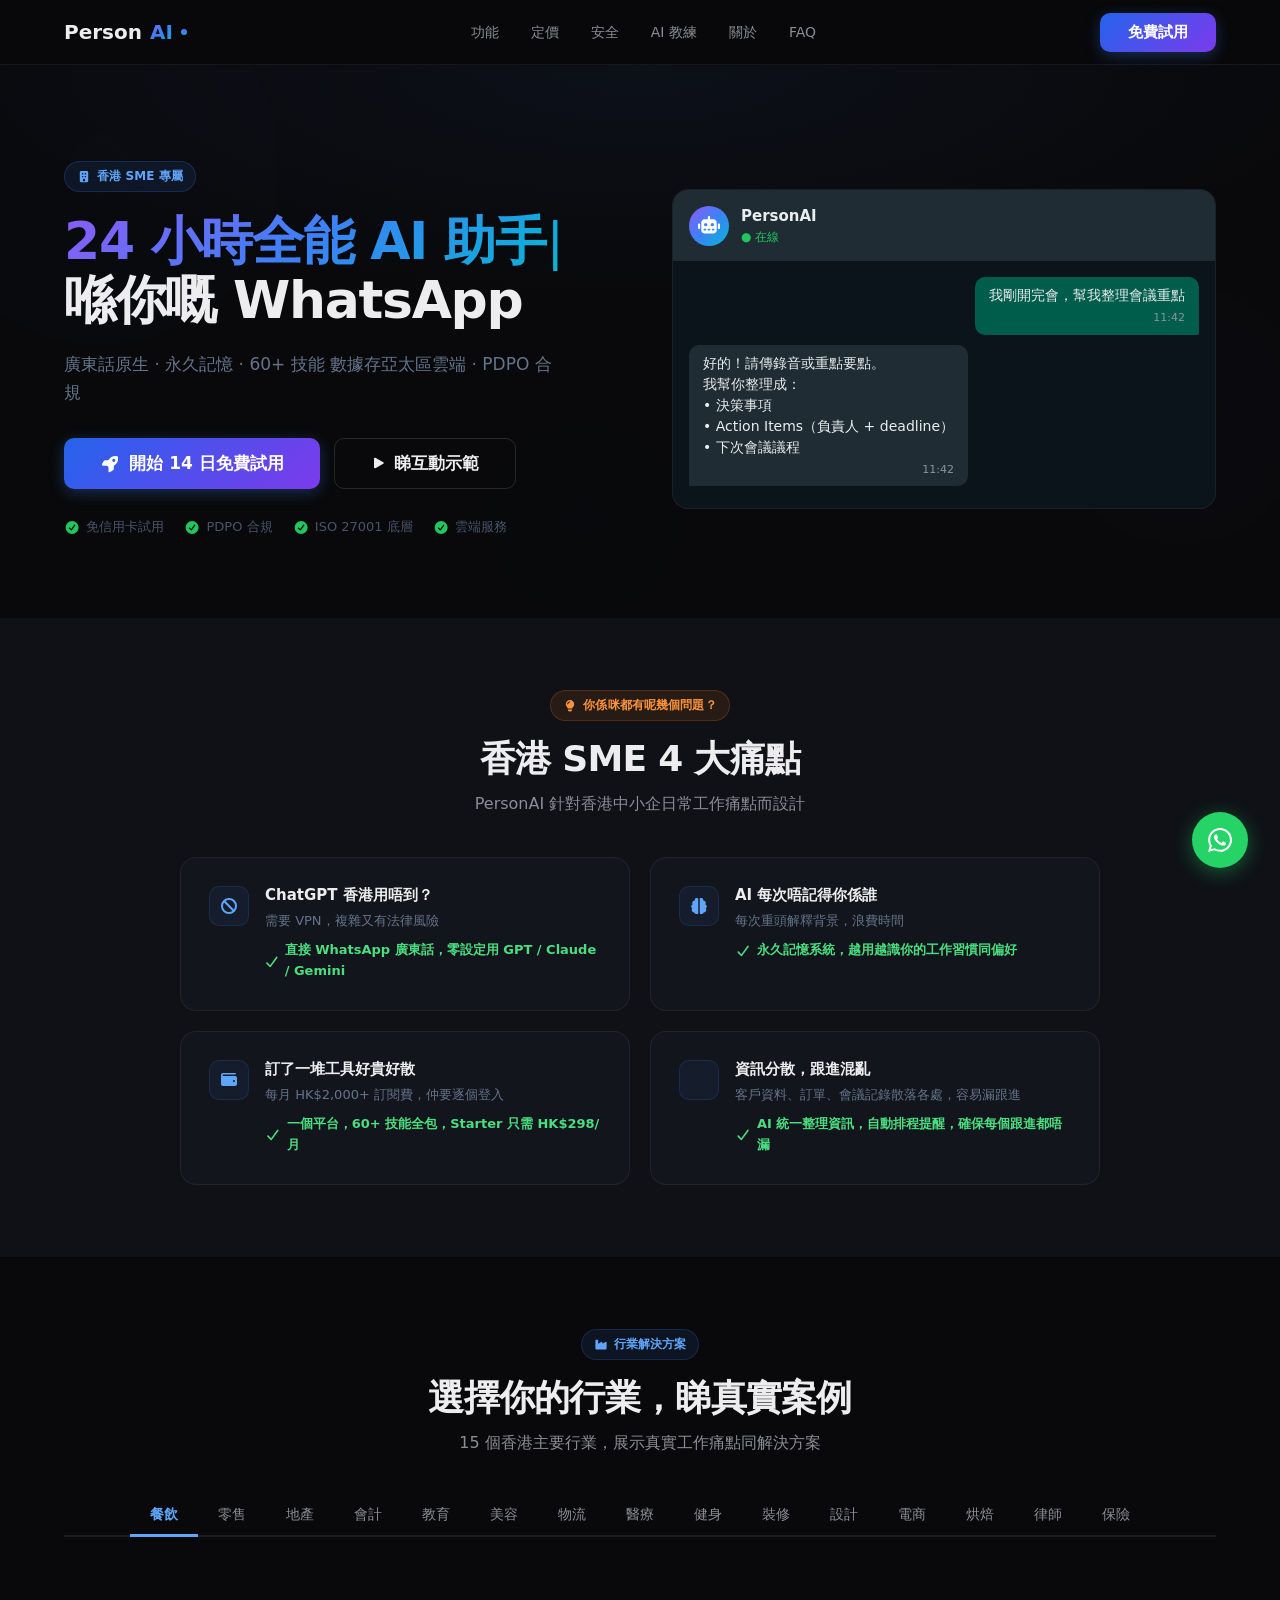
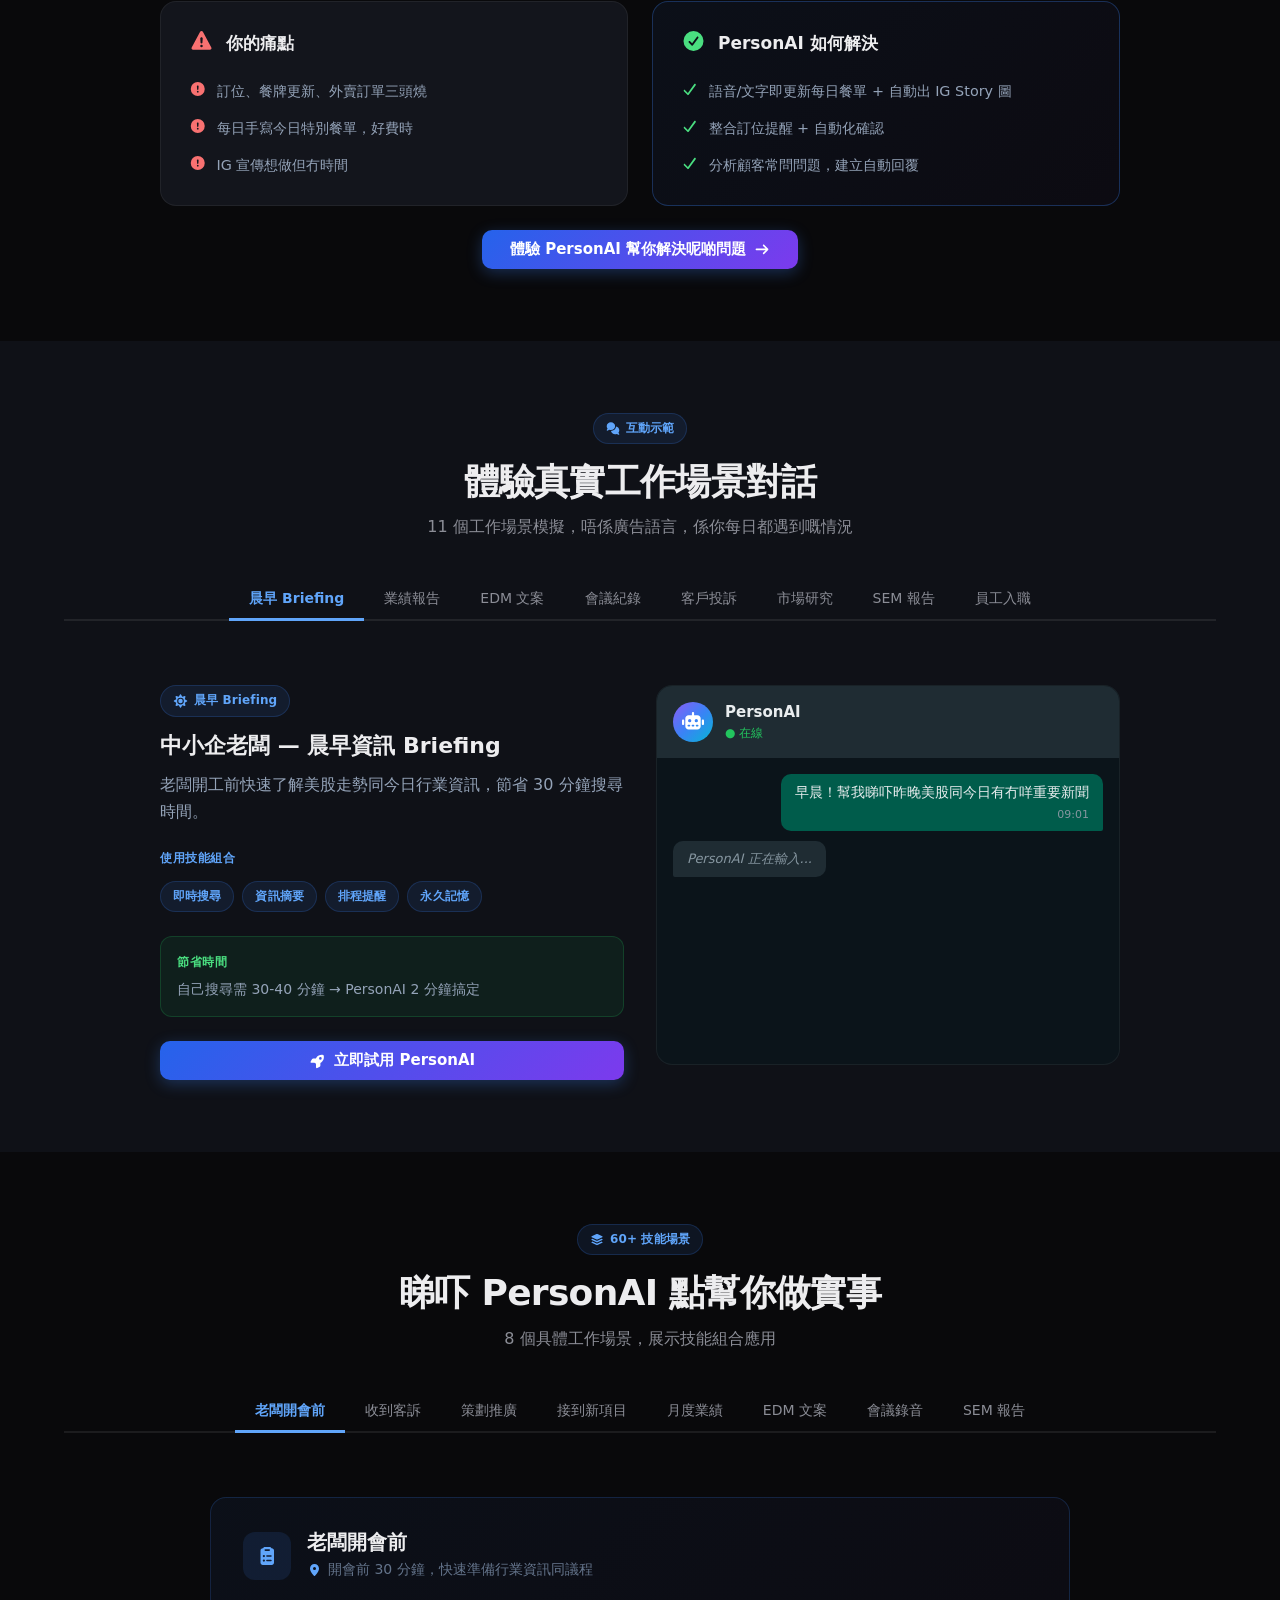
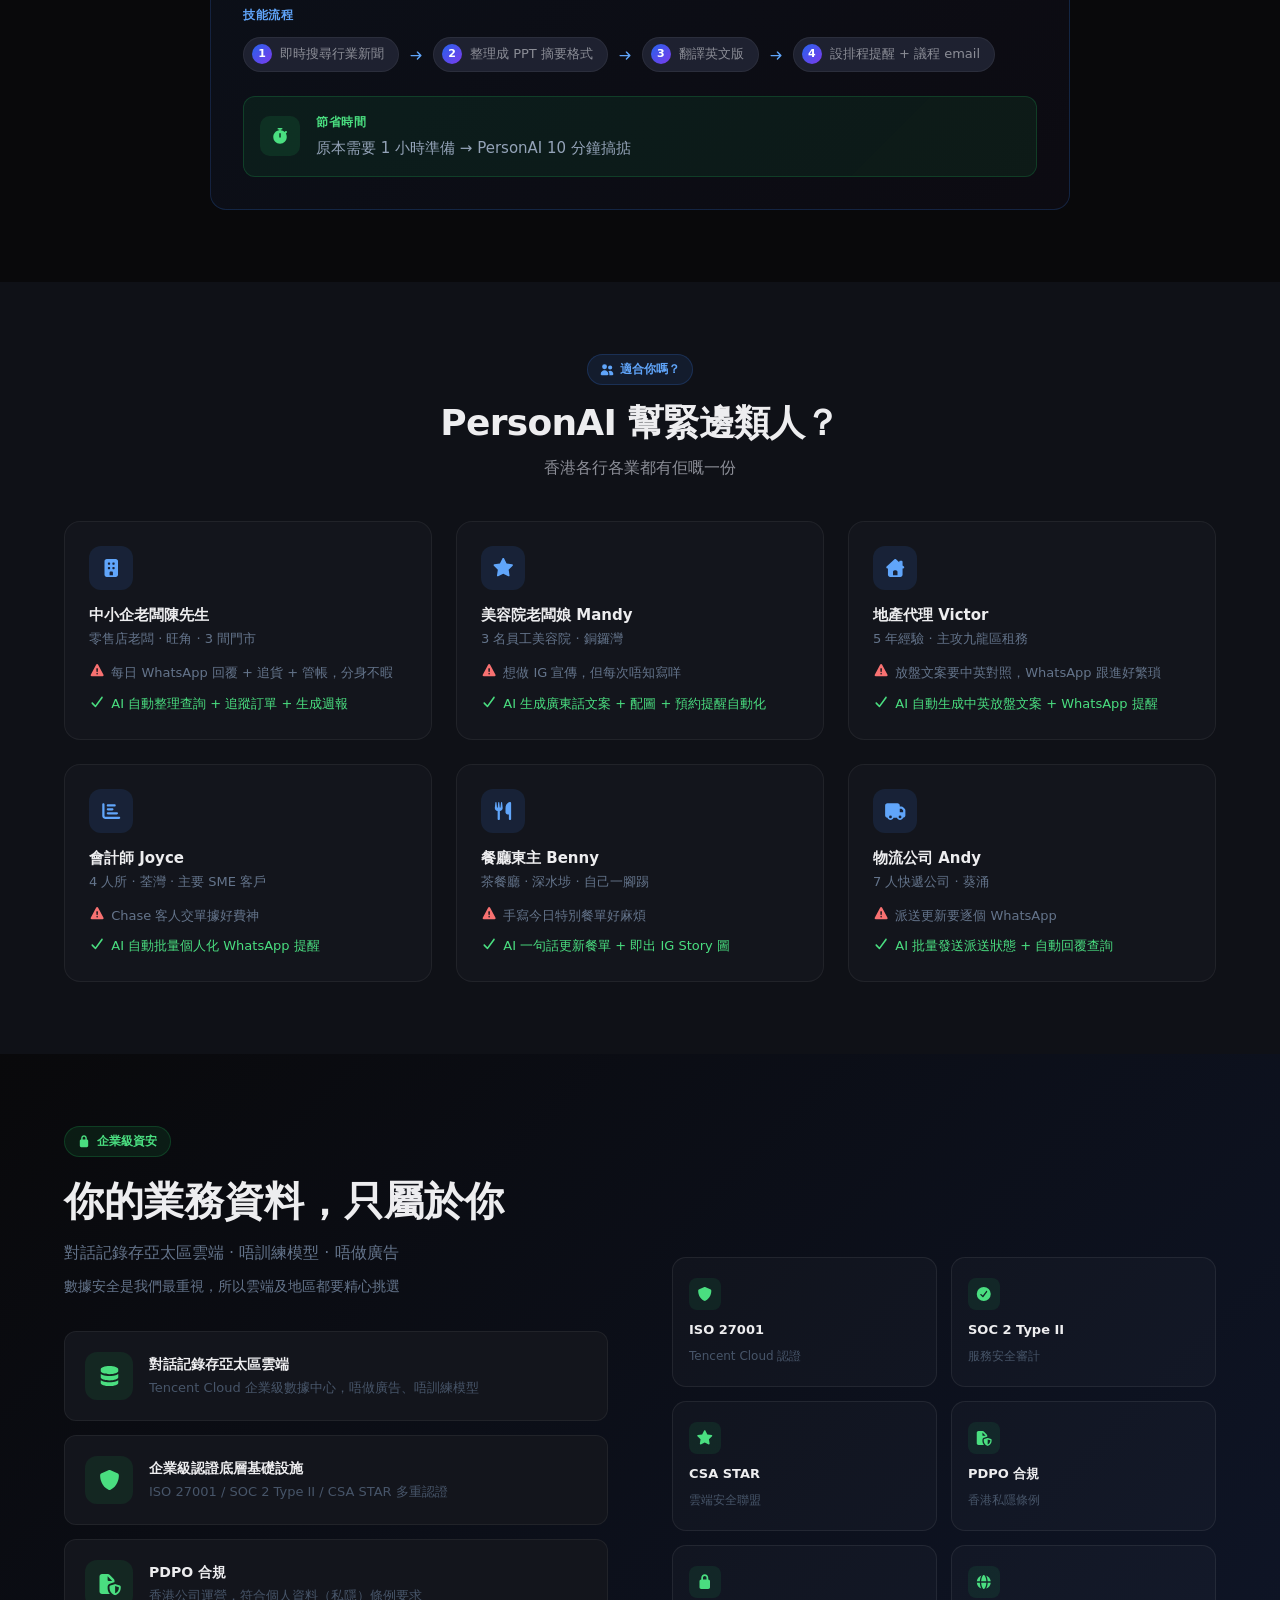
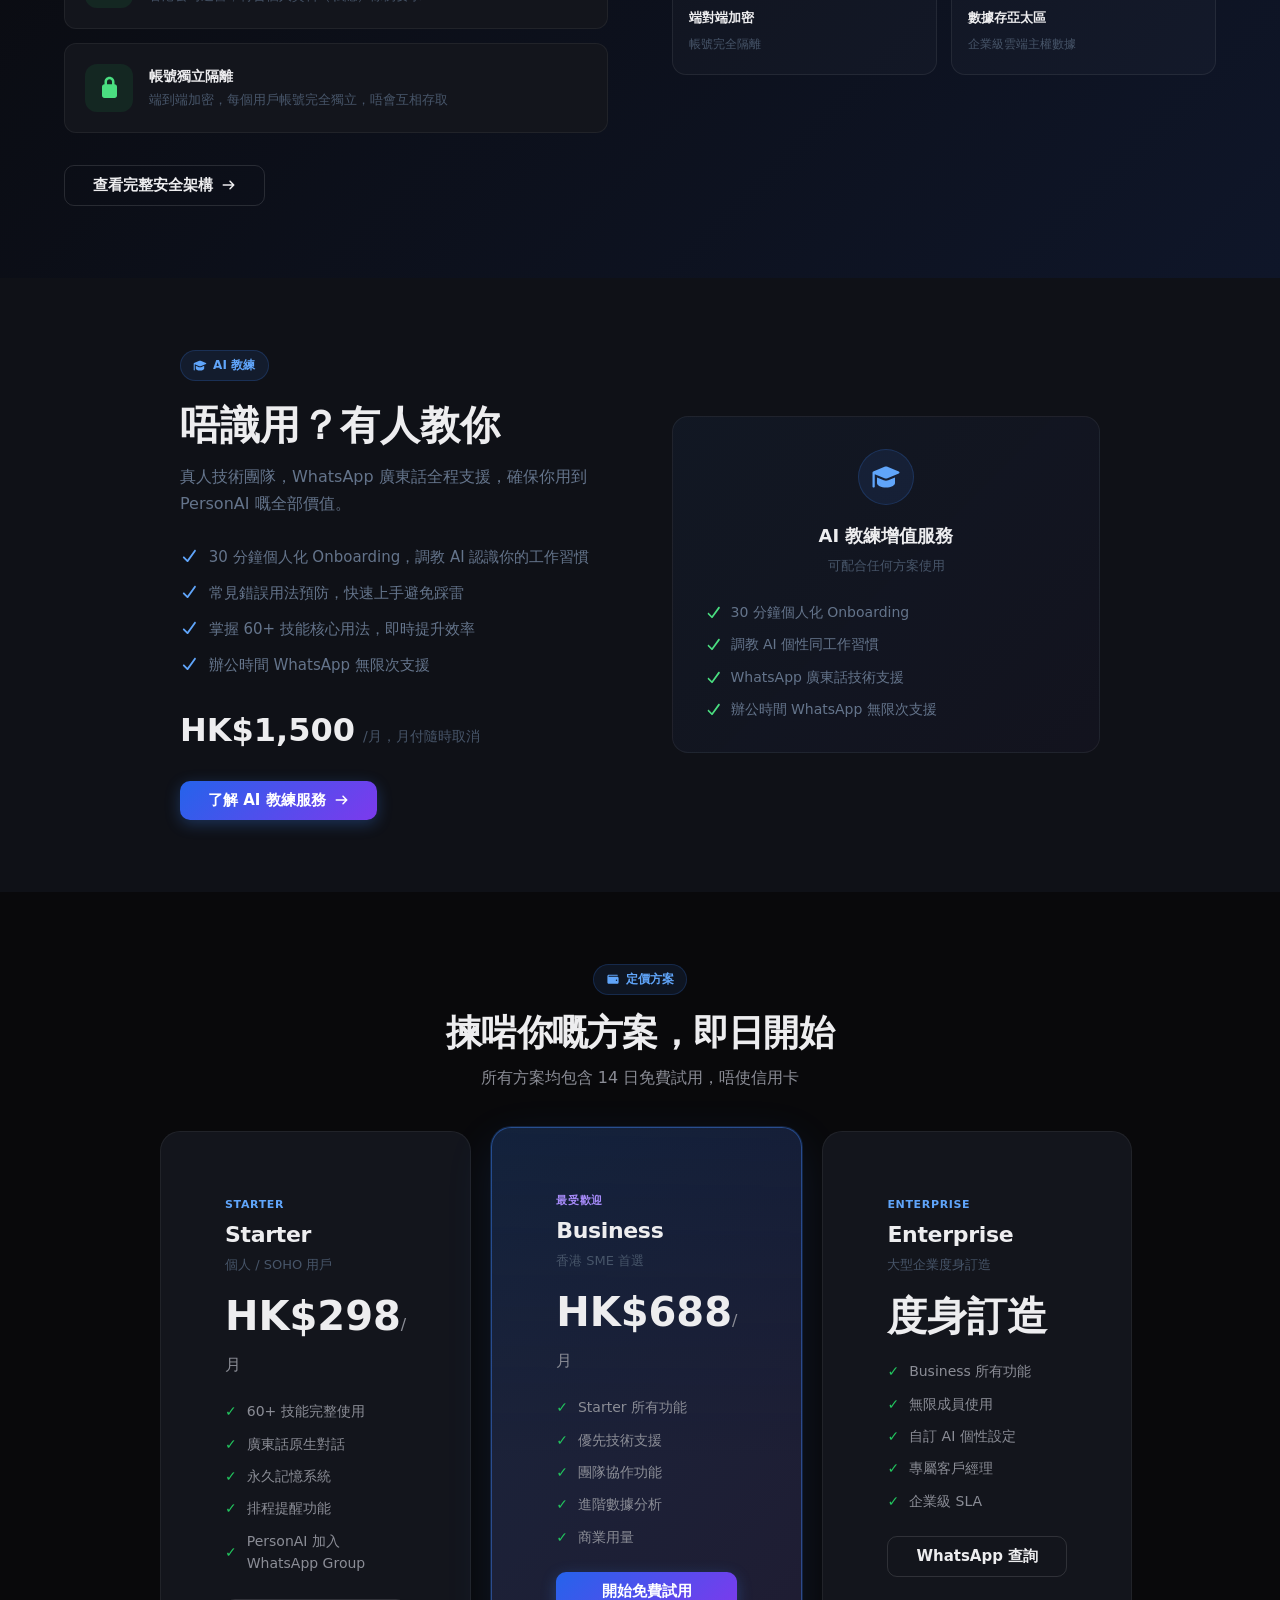
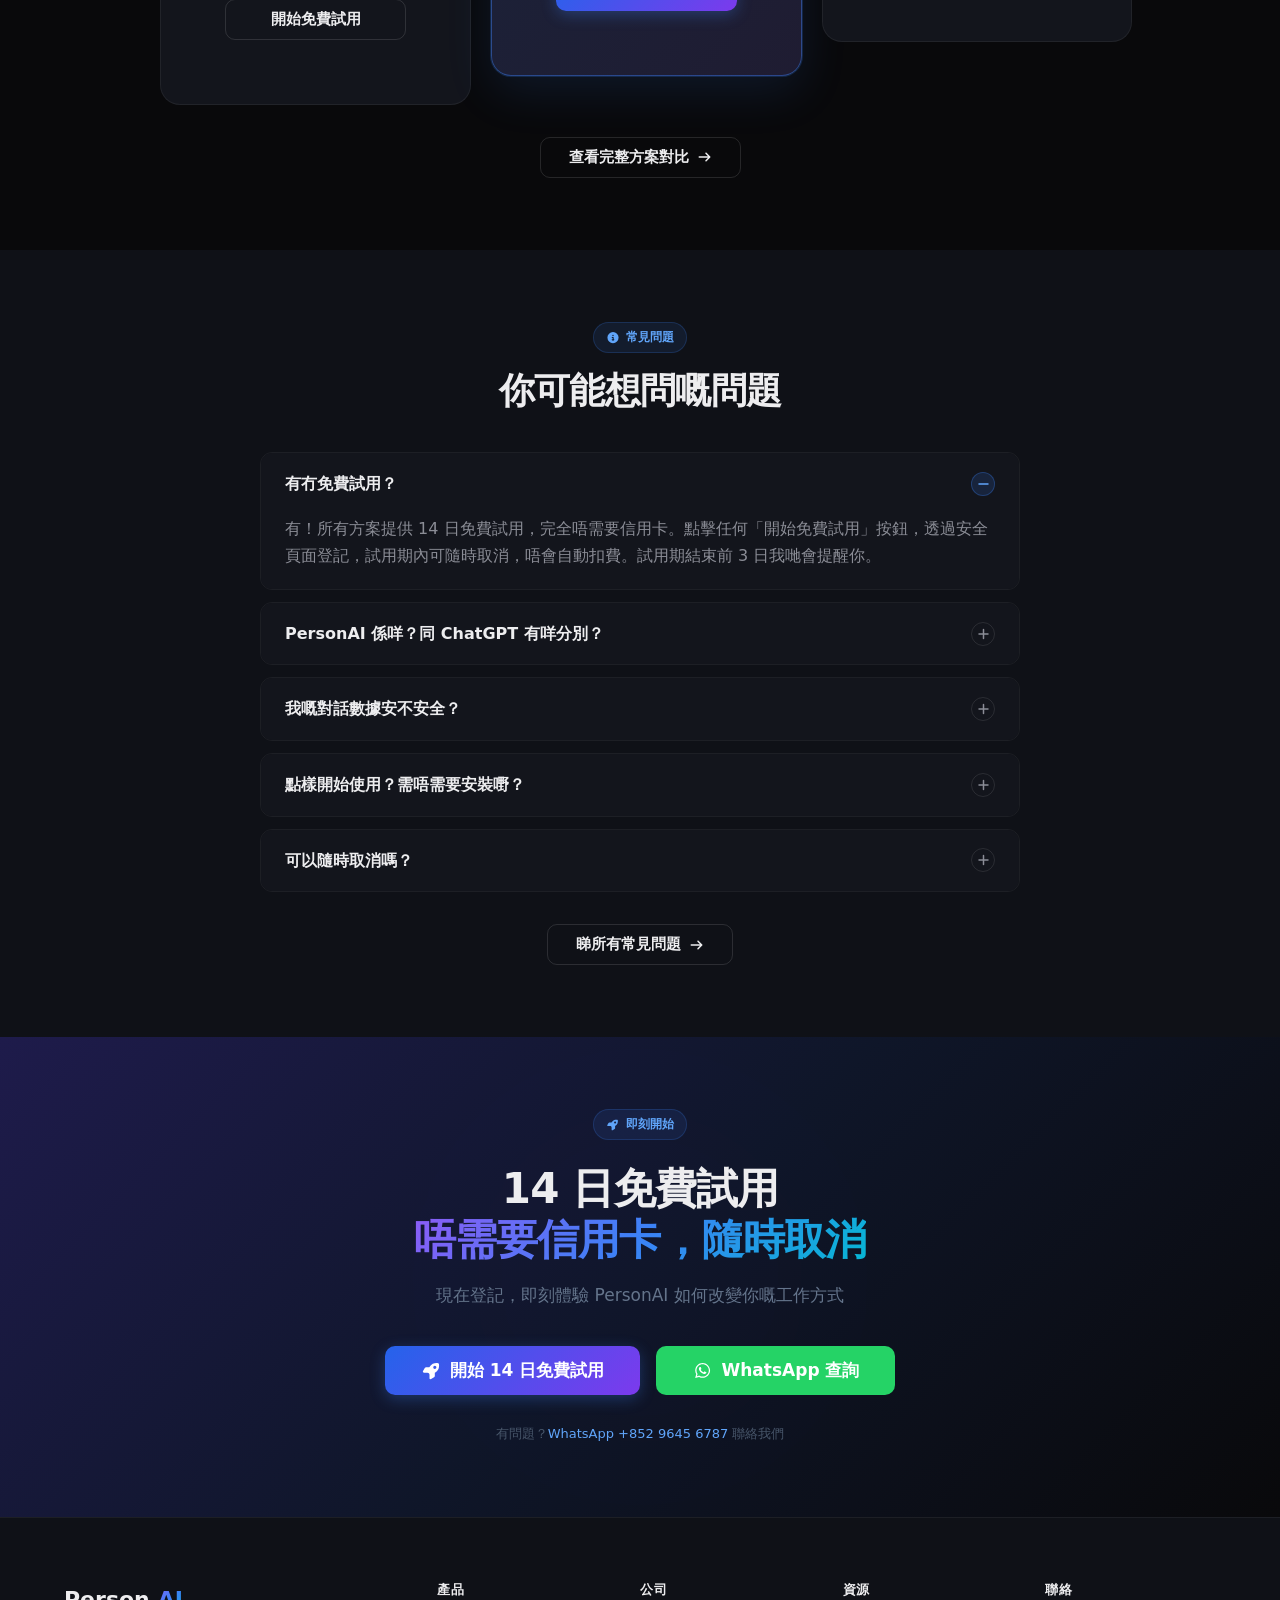
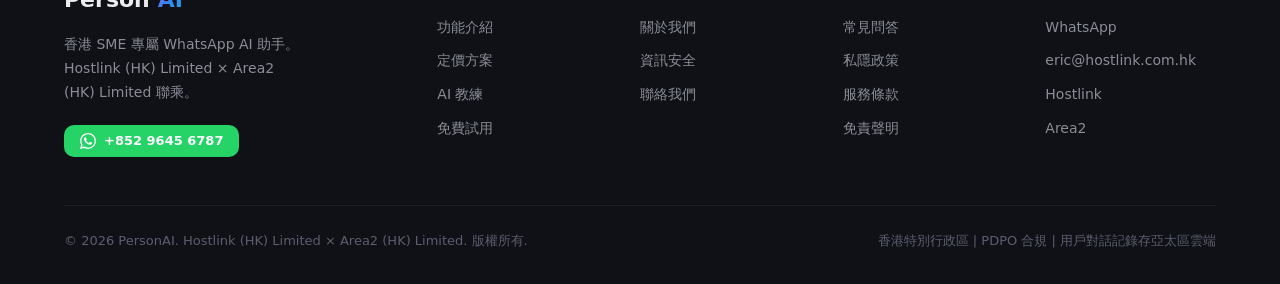
==== commit 11f0992c: "deploy: 2026-03-24 11:21 HKT" ====
--- a/index.html
+++ b/index.html
@@ -1 +1 @@
-<!DOCTYPE html><html><head><meta charset="utf-8"><meta name="viewport" content="width=device-width, initial-scale=1"><title>PersonAI — 住喺你 WhatsApp 的 24 小時全能 AI 助手</title><style>.hero-badge[data-v-0c53cdb3]{display:inline-flex}.hero-badge[data-v-0c53cdb3],.hero-h1[data-v-0c53cdb3]{margin-bottom:1.25rem}.hero-h1[data-v-0c53cdb3]{font-size:clamp(1.875rem,4.5vw,3.25rem);font-weight:800;letter-spacing:-.025em;line-height:1.13}.hero-sub[data-v-0c53cdb3]{color:#64748b;font-size:1.0625rem;line-height:1.65;margin-bottom:2rem;max-width:500px}.hero-cta-row[data-v-0c53cdb3]{gap:.875rem;margin-bottom:1.75rem}.hero-cta-row[data-v-0c53cdb3],.trust-row[data-v-0c53cdb3]{display:flex;flex-wrap:wrap}.trust-row[data-v-0c53cdb3]{align-items:center;gap:1.25rem}.trust-item[data-v-0c53cdb3]{align-items:center;color:#475569;display:flex;font-size:.8125rem;gap:.375rem}.pain-grid[data-v-0c53cdb3]{gap:1.25rem;margin:0 auto;max-width:920px}.pain-card[data-v-0c53cdb3]{align-items:flex-start;display:flex;gap:1rem}.pain-icon-wrap[data-v-0c53cdb3]{background:#3b82f614;border:1px solid rgba(59,130,246,.15);border-radius:.625rem;color:#60a5fa;flex-shrink:0;font-size:1rem;height:2.5rem;justify-content:center;width:2.5rem}.pain-icon-wrap[data-v-0c53cdb3],.pain-solution[data-v-0c53cdb3]{align-items:center;display:flex}.pain-solution[data-v-0c53cdb3]{color:#4ade80;font-size:.8125rem;font-weight:600;gap:.375rem}.security-section[data-v-0c53cdb3]{background:linear-gradient(135deg,#09090b,#0f1629)}.sec-split[data-v-0c53cdb3]{align-items:start;display:grid;gap:4rem;grid-template-columns:1fr 1fr}.security-points-list[data-v-0c53cdb3]{display:flex;flex-direction:column;gap:.875rem}.security-title[data-v-0c53cdb3]{color:var(--text-primary);font-size:.875rem;font-weight:700;margin-bottom:.2rem}.security-desc[data-v-0c53cdb3]{color:#475569;font-size:.8125rem}.cert-grid[data-v-0c53cdb3]{align-self:center;display:grid;gap:.875rem;grid-template-columns:1fr 1fr}.cert-card[data-v-0c53cdb3]{align-items:flex-start;background:#ffffff06;border:1px solid hsla(0,0%,100%,.07);border-radius:.875rem;display:flex;flex-direction:column;gap:.375rem;padding:1.25rem 1rem;transition:all .2s}.cert-card[data-v-0c53cdb3]:hover{background:#22c55e0a;border-color:#22c55e40}.cert-icon[data-v-0c53cdb3]{align-items:center;background:#22c55e1a;border-radius:.5rem;color:#4ade80;display:flex;font-size:.875rem;height:2rem;justify-content:center;margin-bottom:.25rem;width:2rem}.cert-label[data-v-0c53cdb3]{color:var(--text-primary);font-size:.8125rem;font-weight:700}.cert-sub[data-v-0c53cdb3]{color:#475569;font-size:.75rem}.coach-split[data-v-0c53cdb3]{align-items:center;display:grid;gap:4rem;grid-template-columns:1fr 1fr;margin:0 auto;max-width:920px}.coach-list[data-v-0c53cdb3]{display:flex;flex-direction:column;gap:.75rem;list-style:none;margin-bottom:1.75rem}.coach-list li[data-v-0c53cdb3]{align-items:flex-start;color:#64748b;display:flex;font-size:.9375rem;gap:.625rem}.coach-price-row[data-v-0c53cdb3]{align-items:baseline;display:flex;gap:.5rem;margin-bottom:1.5rem}.coach-price[data-v-0c53cdb3]{color:var(--text-primary);font-size:2rem;font-weight:800}.coach-price-sub[data-v-0c53cdb3]{color:#475569;font-size:.875rem}.coach-card[data-v-0c53cdb3]{background:linear-gradient(135deg,#3b82f60f,#8b5cf608);padding:2rem;text-align:center}.coach-card-icon[data-v-0c53cdb3]{align-items:center;background:#3b82f61a;border:1px solid rgba(59,130,246,.2);border-radius:50%;color:#60a5fa;display:flex;font-size:1.5rem;height:3.5rem;justify-content:center;margin:0 auto 1.25rem;width:3.5rem}.coach-card-list[data-v-0c53cdb3]{display:flex;flex-direction:column;gap:.625rem;text-align:left}.coach-card-item[data-v-0c53cdb3]{align-items:center;color:#64748b;display:flex;font-size:.875rem;gap:.5rem}.pricing-grid[data-v-0c53cdb3]{align-items:start;display:grid;gap:1.25rem;grid-template-columns:repeat(3,1fr);margin:0 auto;max-width:960px}.pricing-card[data-v-0c53cdb3]{background:var(--bg-card);border:1px solid var(--border);border-radius:1.25rem;position:relative;transition:all .3s}.pricing-card[data-v-0c53cdb3]:hover{border-color:var(--border-hover);transform:translateY(-3px)}.pricing-card.featured[data-v-0c53cdb3]{background:linear-gradient(180deg,rgba(59,130,246,.07) 0,var(--bg-card) 60%);border-color:#3b82f673;box-shadow:0 0 0 1px #3b82f633,0 16px 48px #3b82f61f;transform:translateY(-4px)}.pricing-card.featured[data-v-0c53cdb3]:hover{box-shadow:0 0 0 1px #3b82f64d,0 20px 60px #3b82f62e;transform:translateY(-6px)}.featured-ring[data-v-0c53cdb3]{background:linear-gradient(135deg,#3b82f699,#8b5cf666);border-radius:1.3125rem;inset:-1px;opacity:.25;pointer-events:none;position:absolute;z-index:0}.pricing-card-inner[data-v-0c53cdb3]{padding:2rem;position:relative;z-index:1}.plan-tag[data-v-0c53cdb3]{color:#60a5fa;font-size:.6875rem;font-weight:700;letter-spacing:.06em;margin-bottom:.5rem;text-transform:uppercase}.pricing-card.featured .plan-tag[data-v-0c53cdb3]{color:#a78bfa}.plan-name[data-v-0c53cdb3]{font-size:1.375rem;font-weight:800;letter-spacing:-.015em;margin-bottom:.375rem}.plan-desc[data-v-0c53cdb3]{color:#475569;font-size:.8125rem}.plan-cta-btn[data-v-0c53cdb3]{justify-content:center;margin-top:auto}.cta-section[data-v-0c53cdb3]{background:linear-gradient(135deg,#1e1b4b,#0f1629 50%,#09090b);overflow:hidden;position:relative}.cta-inner[data-v-0c53cdb3]{position:relative;z-index:1}.cta-h2[data-v-0c53cdb3]{font-size:clamp(1.625rem,4vw,2.625rem);letter-spacing:-.02em;margin-bottom:1rem}.cta-sub[data-v-0c53cdb3]{color:#64748b;font-size:1.0625rem;margin:0 auto 2.25rem;max-width:480px}.cta-btns[data-v-0c53cdb3]{display:flex;flex-wrap:wrap;gap:1rem;justify-content:center;margin-bottom:1.75rem}.cta-note[data-v-0c53cdb3]{color:#475569;font-size:.8125rem}.hero-br[data-v-0c53cdb3]{display:none}@media(max-width:1024px){.pricing-grid[data-v-0c53cdb3]{gap:1rem;grid-template-columns:repeat(3,1fr)}.pricing-card.featured[data-v-0c53cdb3]{transform:none}.pricing-card.featured[data-v-0c53cdb3]:hover{transform:translateY(-3px)}}@media(max-width:768px){.hero-h1[data-v-0c53cdb3]{font-size:clamp(1.75rem,6.5vw,2.5rem);margin-bottom:1rem}.hero-sub[data-v-0c53cdb3]{font-size:.9375rem;margin-bottom:1.5rem;max-width:100%}.hero-br[data-v-0c53cdb3]{display:inline}.hero-cta-row[data-v-0c53cdb3]{flex-direction:column;gap:.75rem}.hero-cta-row .btn[data-v-0c53cdb3]{justify-content:center;width:100%}.trust-row[data-v-0c53cdb3]{gap:.875rem}.trust-item[data-v-0c53cdb3]{font-size:.75rem}.pricing-grid[data-v-0c53cdb3]{grid-template-columns:1fr;margin:0 auto;max-width:420px}.pricing-card.featured[data-v-0c53cdb3]{box-shadow:0 0 0 1px #3b82f659,0 8px 32px #3b82f61a;transform:none}.sec-split[data-v-0c53cdb3]{gap:2.5rem!important;grid-template-columns:1fr!important}.cert-grid[data-v-0c53cdb3]{gap:.625rem;grid-template-columns:repeat(3,1fr)}.cert-card[data-v-0c53cdb3]{padding:.875rem .75rem}.coach-split[data-v-0c53cdb3]{gap:2rem;grid-template-columns:1fr;max-width:100%}.cta-btns[data-v-0c53cdb3]{align-items:center;flex-direction:column}.cta-btns .btn[data-v-0c53cdb3]{justify-content:center;max-width:320px;width:100%}}@media(max-width:480px){.cert-grid[data-v-0c53cdb3]{grid-template-columns:repeat(2,1fr)}}</style><style>.typewriter-text[data-v-fd61549e]{display:inline}.typewriter-cursor[data-v-fd61549e]{animation:none;color:#60a5fa;display:inline-block;font-weight:300;margin-left:1px;opacity:1}.typewriter-cursor.blink[data-v-fd61549e]{animation:cursorBlink-fd61549e .9s step-end infinite}@keyframes cursorBlink-fd61549e{0%,to{opacity:1}50%{opacity:0}}</style><style>.hero-wa-chat[data-v-903e435d]{display:flex;flex-direction:column;height:320px}.hero-wa-body[data-v-903e435d]{flex:1;min-height:0;overflow-y:auto}</style><style>.tabs[data-v-fb519249]{scrollbar-color:hsla(0,0%,100%,.1) transparent;scrollbar-width:thin}@media(max-width:768px){.tabs[data-v-fb519249]{justify-content:flex-start!important}div[style*="grid-template-columns: 1fr 1fr"][data-v-fb519249]{grid-template-columns:1fr!important}}</style><style>.roleplay-chat[data-v-e2d395e8]{display:flex;flex-direction:column;height:380px}.roleplay-wa-body[data-v-e2d395e8]{flex:1;min-height:0;overflow-y:auto}@media(max-width:768px){div[style*="grid-template-columns: 1fr 1fr"][data-v-e2d395e8]{grid-template-columns:1fr!important}.roleplay-chat[data-v-e2d395e8]{height:340px}}</style><style>.scene-icon-wrap[data-v-3546966c]{background:#3b82f61f;border-radius:.75rem;color:#60a5fa;font-size:1.125rem;height:3rem;width:3rem}.scene-icon-wrap[data-v-3546966c],.scene-time-icon[data-v-3546966c]{align-items:center;display:flex;flex-shrink:0;justify-content:center}.scene-time-icon[data-v-3546966c]{background:#22c55e1f;border-radius:.625rem;color:#4ade80;font-size:1rem;height:2.5rem;width:2.5rem}.step-animated[data-v-3546966c]{opacity:0;transform:translateY(6px);transition:opacity .25s ease,transform .25s ease}.step-animated.step-visible[data-v-3546966c]{opacity:1;transform:translateY(0)}.step-arrow[data-v-3546966c]{opacity:0;transition:opacity .2s ease}.step-arrow.step-visible[data-v-3546966c]{opacity:1}@media(max-width:768px){.step-flow[data-v-3546966c]{flex-wrap:nowrap;overflow-x:auto;padding-bottom:.5rem}}</style><style>.faq-toggle-icon[data-v-9f38c4ec]{align-items:center;border:1px solid hsla(0,0%,100%,.1);border-radius:50%;color:var(--text-secondary);display:flex;flex-shrink:0;height:1.5rem;justify-content:center;transition:all .2s;width:1.5rem}.faq-item.open .faq-toggle-icon[data-v-9f38c4ec]{background:#3b82f626;border-color:#3b82f64d;color:#60a5fa}</style><link rel="stylesheet" href="/_nuxt/entry.Bs-e9i_m.css" crossorigin><link rel="preload" as="fetch" crossorigin="anonymous" href="/_payload.json?ab48263e-e6c1-4acf-9f2a-570990f175c2"><link rel="modulepreload" as="script" crossorigin href="/_nuxt/CeZzUFw4.js"><link rel="modulepreload" as="script" crossorigin href="/_nuxt/DNvkZokH.js"><link rel="modulepreload" as="script" crossorigin href="/_nuxt/CgBcJg0e.js"><link rel="modulepreload" as="script" crossorigin href="/_nuxt/Bi2NC6wc.js"><link rel="modulepreload" as="script" crossorigin href="/_nuxt/DvQOp89M.js"><link rel="modulepreload" as="script" crossorigin href="/_nuxt/CYnEcq5I.js"><script type="module" src="/_nuxt/CeZzUFw4.js" crossorigin></script><meta name="description" content="香港 SME 專屬 WhatsApp AI 助手。廣東話原生・永久記憶・60+技能・PDPO 合規。14 日免費試用，唔使信用卡。"><meta property="og:title" content="PersonAI — 住喺你 WhatsApp 的 24 小時全能 AI 助手"><meta property="og:description" content="香港 SME 專屬 WhatsApp AI 助手。14 日免費試用，唔使信用卡。"><meta property="og:type" content="website"><meta property="og:site_name" content="PersonAI"><meta name="theme-color" content="#0A0E1A"><link rel="icon" type="image/svg+xml" href="/favicon.svg"><script id="unhead:payload" type="application/json">{"title":"PersonAI — 住喺你 WhatsApp 的 24 小時全能 AI 助手"}</script></head><body><div id="__nuxt"><div><div><header class="site-header"><nav class="nav-inner"><a aria-current="page" href="/" class="router-link-active router-link-exact-active nav-logo"><span>Person</span><span class="gradient-text">AI</span><div class="nav-logo-dot"></div></a><ul class="nav-links"><li><a href="/features" class="">功能</a></li><li><a href="/pricing" class="">定價</a></li><li><a href="/security" class="">安全</a></li><li><a href="/ai-coach" class="">AI 教練</a></li><li><a href="/about" class="">關於</a></li><li><a href="/faq" class="">FAQ</a></li></ul><div class="nav-cta"><a href="/early-access" class="btn btn-primary">免費試用</a><button class="hamburger" aria-label="選單"><span></span><span></span><span></span></button></div></nav><div class="mobile-menu"><a href="/features" class="">功能</a><a href="/pricing" class="">定價</a><a href="/security" class="">安全</a><a href="/ai-coach" class="">AI 教練</a><a href="/about" class="">關於</a><a href="/faq" class="">FAQ</a><a href="/early-access" class="btn btn-primary" style="margin-top:0.5rem;">免費試用</a></div></header><main><!--[--><div data-v-0c53cdb3><!--[--><title data-v-0c53cdb3>PersonAI — 住喺你 WhatsApp 的 24 小時全能 AI 助手 | 香港 SME 專屬</title><meta name="description" content="香港 SME 專屬 WhatsApp AI 助手。廣東話原生・永久記憶・60+技能・企業級雲端安全・PDPO 合規。14 日免費試用，唔使信用卡。" data-v-0c53cdb3><!--]--><section class="hero-section" data-v-0c53cdb3><div class="glow-orb glow-blue" style="width:600px;height:600px;top:-200px;left:-200px;opacity:0.2;" data-v-0c53cdb3></div><div class="glow-orb glow-purple" style="width:500px;height:500px;top:100px;right:-150px;opacity:0.18;" data-v-0c53cdb3></div><div class="glow-orb glow-cyan" style="width:400px;height:400px;bottom:-100px;left:30%;opacity:0.12;" data-v-0c53cdb3></div><div class="hero-inner" data-v-0c53cdb3><div class="hero-content" data-v-0c53cdb3><div class="badge badge-blue hero-badge" data-v-0c53cdb3><!----> 香港 SME 專屬 </div><h1 class="hero-h1" data-v-0c53cdb3><span class="typewriter-text" data-v-0c53cdb3 data-v-fd61549e><!----><span class="gradient-text typewriter-word" data-v-fd61549e><span class="typewriter-cursor" data-v-fd61549e>|</span></span></span><br data-v-0c53cdb3><span style="color:var(--text-primary);" data-v-0c53cdb3>喺你嘅 WhatsApp</span></h1><p class="hero-sub" data-v-0c53cdb3> 廣東話原生 · 永久記憶 · 60+ 技能<br class="hero-br" data-v-0c53cdb3> 數據存亞太區雲端 · PDPO 合規 </p><div class="hero-cta-row" data-v-0c53cdb3><a href="/early-access" class="btn btn-primary btn-lg" data-v-0c53cdb3><FaIcon icon="rocket" data-v-0c53cdb3></FaIcon> 開始 14 日免費試用 </a><a href="#roleplay-demo" class="btn btn-outline btn-lg" data-v-0c53cdb3><!----> 睇互動示範 </a></div><div class="trust-row" data-v-0c53cdb3><div class="trust-item" data-v-0c53cdb3><!----> 免信用卡試用 </div><div class="trust-item" data-v-0c53cdb3><!----> PDPO 合規 </div><div class="trust-item" data-v-0c53cdb3><!----> ISO 27001 底層 </div><div class="trust-item" data-v-0c53cdb3><!----> 雲端服務 </div></div></div><div class="hero-visual" data-v-0c53cdb3><div class="wa-chat hero-wa-chat" data-v-0c53cdb3 data-v-903e435d><div class="wa-header" data-v-903e435d><div class="wa-avatar" data-v-903e435d><!----></div><div data-v-903e435d><div class="wa-name" data-v-903e435d>PersonAI</div><div class="wa-status" data-v-903e435d>● 在線</div></div></div><div class="wa-body hero-wa-body" data-v-903e435d><!--[--><!--]--><!----></div></div></div></div></section><section class="section section-alt" data-v-0c53cdb3><div class="container" data-v-0c53cdb3><div class="section-title" data-v-0c53cdb3><div class="badge badge-orange" data-v-0c53cdb3><!----> 你係咪都有呢幾個問題？ </div><h2 data-v-0c53cdb3>香港 SME 4 大痛點</h2><p data-v-0c53cdb3>PersonAI 針對香港中小企日常工作痛點而設計</p></div><div class="grid-2 pain-grid" data-v-0c53cdb3><!--[--><div class="card pain-card" data-v-0c53cdb3><div class="pain-icon-wrap" data-v-0c53cdb3><!----></div><div data-v-0c53cdb3><h3 style="font-size:0.9375rem;font-weight:700;margin-bottom:0.375rem;" data-v-0c53cdb3>ChatGPT 香港用唔到？</h3><p style="font-size:0.8125rem;margin-bottom:0.5rem;color:#64748B;" data-v-0c53cdb3>需要 VPN，複雜又有法律風險</p><div class="pain-solution" data-v-0c53cdb3><!----> 直接 WhatsApp 廣東話，零設定用 GPT / Claude / Gemini</div></div></div><div class="card pain-card" data-v-0c53cdb3><div class="pain-icon-wrap" data-v-0c53cdb3><!----></div><div data-v-0c53cdb3><h3 style="font-size:0.9375rem;font-weight:700;margin-bottom:0.375rem;" data-v-0c53cdb3>AI 每次唔記得你係誰</h3><p style="font-size:0.8125rem;margin-bottom:0.5rem;color:#64748B;" data-v-0c53cdb3>每次重頭解釋背景，浪費時間</p><div class="pain-solution" data-v-0c53cdb3><!----> 永久記憶系統，越用越識你的工作習慣同偏好</div></div></div><div class="card pain-card" data-v-0c53cdb3><div class="pain-icon-wrap" data-v-0c53cdb3><!----></div><div data-v-0c53cdb3><h3 style="font-size:0.9375rem;font-weight:700;margin-bottom:0.375rem;" data-v-0c53cdb3>訂了一堆工具好貴好散</h3><p style="font-size:0.8125rem;margin-bottom:0.5rem;color:#64748B;" data-v-0c53cdb3>每月 HK$2,000+ 訂閱費，仲要逐個登入</p><div class="pain-solution" data-v-0c53cdb3><!----> 一個平台，60+ 技能全包，Starter 只需 HK$298/月</div></div></div><div class="card pain-card" data-v-0c53cdb3><div class="pain-icon-wrap" data-v-0c53cdb3><!----></div><div data-v-0c53cdb3><h3 style="font-size:0.9375rem;font-weight:700;margin-bottom:0.375rem;" data-v-0c53cdb3>資訊分散，跟進混亂</h3><p style="font-size:0.8125rem;margin-bottom:0.5rem;color:#64748B;" data-v-0c53cdb3>客戶資料、訂單、會議記錄散落各處，容易漏跟進</p><div class="pain-solution" data-v-0c53cdb3><!----> AI 統一整理資訊，自動排程提醒，確保每個跟進都唔漏</div></div></div><!--]--></div></div></section><section id="demo" class="section" data-v-0c53cdb3><div class="container" data-v-0c53cdb3><div class="section-title" data-v-0c53cdb3><div class="badge badge-blue" data-v-0c53cdb3><!----> 行業解決方案 </div><h2 data-v-0c53cdb3>選擇你的行業，睇真實案例</h2><p data-v-0c53cdb3>15 個香港主要行業，展示真實工作痛點同解決方案</p></div><div data-v-0c53cdb3 data-v-fb519249><div class="tab-scroll-wrap" style="overflow-x:auto;padding-bottom:0;margin-bottom:2rem;" data-v-fb519249><div class="tabs" style="min-width:max-content;justify-content:center;" data-v-fb519249><!--[--><button class="active tab-btn" data-v-fb519249>餐飲</button><button class="tab-btn" data-v-fb519249>零售</button><button class="tab-btn" data-v-fb519249>地產</button><button class="tab-btn" data-v-fb519249>會計</button><button class="tab-btn" data-v-fb519249>教育</button><button class="tab-btn" data-v-fb519249>美容</button><button class="tab-btn" data-v-fb519249>物流</button><button class="tab-btn" data-v-fb519249>醫療</button><button class="tab-btn" data-v-fb519249>健身</button><button class="tab-btn" data-v-fb519249>裝修</button><button class="tab-btn" data-v-fb519249>設計</button><button class="tab-btn" data-v-fb519249>電商</button><button class="tab-btn" data-v-fb519249>烘焙</button><button class="tab-btn" data-v-fb519249>律師</button><button class="tab-btn" data-v-fb519249>保險</button><!--]--></div></div><!--[--><div style="" data-v-fb519249><div class="demo-split" style="display:grid;grid-template-columns:1fr 1fr;gap:1.5rem;max-width:960px;margin:0 auto;" data-v-fb519249><div class="card" data-v-fb519249><div style="display:flex;align-items:center;gap:0.75rem;margin-bottom:1.5rem;" data-v-fb519249><div style="color:#F87171;" data-v-fb519249><!----></div><h3 style="font-size:1.0625rem;" data-v-fb519249>你的痛點</h3></div><ul style="list-style:none;display:flex;flex-direction:column;gap:0.875rem;" data-v-fb519249><!--[--><li style="display:flex;align-items:flex-start;gap:0.625rem;font-size:0.9rem;color:#94A3B8;" data-v-fb519249><!----> 訂位、餐牌更新、外賣訂單三頭燒</li><li style="display:flex;align-items:flex-start;gap:0.625rem;font-size:0.9rem;color:#94A3B8;" data-v-fb519249><!----> 每日手寫今日特別餐單，好費時</li><li style="display:flex;align-items:flex-start;gap:0.625rem;font-size:0.9rem;color:#94A3B8;" data-v-fb519249><!----> IG 宣傳想做但冇時間</li><!--]--></ul></div><div class="card" style="border-color:rgba(59, 130, 246, 0.3);background:linear-gradient(135deg, rgba(59, 130, 246, 0.06) 0%, rgba(139, 92, 246, 0.03) 100%);" data-v-fb519249><div style="display:flex;align-items:center;gap:0.75rem;margin-bottom:1.5rem;" data-v-fb519249><div style="color:#4ADE80;" data-v-fb519249><!----></div><h3 style="font-size:1.0625rem;" data-v-fb519249>PersonAI 如何解決</h3></div><ul style="list-style:none;display:flex;flex-direction:column;gap:0.875rem;" data-v-fb519249><!--[--><li style="display:flex;align-items:flex-start;gap:0.625rem;font-size:0.9rem;color:#94A3B8;" data-v-fb519249><!----> 語音/文字即更新每日餐單 + 自動出 IG Story 圖</li><li style="display:flex;align-items:flex-start;gap:0.625rem;font-size:0.9rem;color:#94A3B8;" data-v-fb519249><!----> 整合訂位提醒 + 自動化確認</li><li style="display:flex;align-items:flex-start;gap:0.625rem;font-size:0.9rem;color:#94A3B8;" data-v-fb519249><!----> 分析顧客常問問題，建立自動回覆</li><!--]--></ul></div></div><div class="text-center" style="margin-top:1.5rem;" data-v-fb519249><a href="/early-access" class="btn btn-primary" data-v-fb519249> 體驗 PersonAI 幫你解決呢啲問題 <FaIcon icon="arrow-right" style="font-size:0.8rem;" data-v-fb519249></FaIcon></a></div></div><div style="display:none;" data-v-fb519249><div class="demo-split" style="display:grid;grid-template-columns:1fr 1fr;gap:1.5rem;max-width:960px;margin:0 auto;" data-v-fb519249><div class="card" data-v-fb519249><div style="display:flex;align-items:center;gap:0.75rem;margin-bottom:1.5rem;" data-v-fb519249><div style="color:#F87171;" data-v-fb519249><!----></div><h3 style="font-size:1.0625rem;" data-v-fb519249>你的痛點</h3></div><ul style="list-style:none;display:flex;flex-direction:column;gap:0.875rem;" data-v-fb519249><!--[--><li style="display:flex;align-items:flex-start;gap:0.625rem;font-size:0.9rem;color:#94A3B8;" data-v-fb519249><!----> WhatsApp 客人查詢答唔完</li><li style="display:flex;align-items:flex-start;gap:0.625rem;font-size:0.9rem;color:#94A3B8;" data-v-fb519249><!----> 庫存查詢要找人</li><li style="display:flex;align-items:flex-start;gap:0.625rem;font-size:0.9rem;color:#94A3B8;" data-v-fb519249><!----> 促銷文案唔夠吸引</li><!--]--></ul></div><div class="card" style="border-color:rgba(59, 130, 246, 0.3);background:linear-gradient(135deg, rgba(59, 130, 246, 0.06) 0%, rgba(139, 92, 246, 0.03) 100%);" data-v-fb519249><div style="display:flex;align-items:center;gap:0.75rem;margin-bottom:1.5rem;" data-v-fb519249><div style="color:#4ADE80;" data-v-fb519249><!----></div><h3 style="font-size:1.0625rem;" data-v-fb519249>PersonAI 如何解決</h3></div><ul style="list-style:none;display:flex;flex-direction:column;gap:0.875rem;" data-v-fb519249><!--[--><li style="display:flex;align-items:flex-start;gap:0.625rem;font-size:0.9rem;color:#94A3B8;" data-v-fb519249><!----> AI 整理客人查詢優先級 + 草擬回覆</li><li style="display:flex;align-items:flex-start;gap:0.625rem;font-size:0.9rem;color:#94A3B8;" data-v-fb519249><!----> 追蹤庫存關鍵字提醒補貨</li><li style="display:flex;align-items:flex-start;gap:0.625rem;font-size:0.9rem;color:#94A3B8;" data-v-fb519249><!----> 生成多版本促銷文案，一鍵出圖</li><!--]--></ul></div></div><div class="text-center" style="margin-top:1.5rem;" data-v-fb519249><a href="/early-access" class="btn btn-primary" data-v-fb519249> 體驗 PersonAI 幫你解決呢啲問題 <FaIcon icon="arrow-right" style="font-size:0.8rem;" data-v-fb519249></FaIcon></a></div></div><div style="display:none;" data-v-fb519249><div class="demo-split" style="display:grid;grid-template-columns:1fr 1fr;gap:1.5rem;max-width:960px;margin:0 auto;" data-v-fb519249><div class="card" data-v-fb519249><div style="display:flex;align-items:center;gap:0.75rem;margin-bottom:1.5rem;" data-v-fb519249><div style="color:#F87171;" data-v-fb519249><!----></div><h3 style="font-size:1.0625rem;" data-v-fb519249>你的痛點</h3></div><ul style="list-style:none;display:flex;flex-direction:column;gap:0.875rem;" data-v-fb519249><!--[--><li style="display:flex;align-items:flex-start;gap:0.625rem;font-size:0.9rem;color:#94A3B8;" data-v-fb519249><!----> 放盤文案要中英對照，好費時</li><li style="display:flex;align-items:flex-start;gap:0.625rem;font-size:0.9rem;color:#94A3B8;" data-v-fb519249><!----> 睇樓提醒要逐個 WhatsApp</li><li style="display:flex;align-items:flex-start;gap:0.625rem;font-size:0.9rem;color:#94A3B8;" data-v-fb519249><!----> 客源跟進記唔住偏好</li><!--]--></ul></div><div class="card" style="border-color:rgba(59, 130, 246, 0.3);background:linear-gradient(135deg, rgba(59, 130, 246, 0.06) 0%, rgba(139, 92, 246, 0.03) 100%);" data-v-fb519249><div style="display:flex;align-items:center;gap:0.75rem;margin-bottom:1.5rem;" data-v-fb519249><div style="color:#4ADE80;" data-v-fb519249><!----></div><h3 style="font-size:1.0625rem;" data-v-fb519249>PersonAI 如何解決</h3></div><ul style="list-style:none;display:flex;flex-direction:column;gap:0.875rem;" data-v-fb519249><!--[--><li style="display:flex;align-items:flex-start;gap:0.625rem;font-size:0.9rem;color:#94A3B8;" data-v-fb519249><!----> 輸入樓盤資料即出中英放盤文案</li><li style="display:flex;align-items:flex-start;gap:0.625rem;font-size:0.9rem;color:#94A3B8;" data-v-fb519249><!----> 自動排程睇樓提醒 + 確認</li><li style="display:flex;align-items:flex-start;gap:0.625rem;font-size:0.9rem;color:#94A3B8;" data-v-fb519249><!----> 記憶客人偏好，下次配對更準</li><!--]--></ul></div></div><div class="text-center" style="margin-top:1.5rem;" data-v-fb519249><a href="/early-access" class="btn btn-primary" data-v-fb519249> 體驗 PersonAI 幫你解決呢啲問題 <FaIcon icon="arrow-right" style="font-size:0.8rem;" data-v-fb519249></FaIcon></a></div></div><div style="display:none;" data-v-fb519249><div class="demo-split" style="display:grid;grid-template-columns:1fr 1fr;gap:1.5rem;max-width:960px;margin:0 auto;" data-v-fb519249><div class="card" data-v-fb519249><div style="display:flex;align-items:center;gap:0.75rem;margin-bottom:1.5rem;" data-v-fb519249><div style="color:#F87171;" data-v-fb519249><!----></div><h3 style="font-size:1.0625rem;" data-v-fb519249>你的痛點</h3></div><ul style="list-style:none;display:flex;flex-direction:column;gap:0.875rem;" data-v-fb519249><!--[--><li style="display:flex;align-items:flex-start;gap:0.625rem;font-size:0.9rem;color:#94A3B8;" data-v-fb519249><!----> Chase 客人交單據好費時</li><li style="display:flex;align-items:flex-start;gap:0.625rem;font-size:0.9rem;color:#94A3B8;" data-v-fb519249><!----> 每月要出大量報表</li><li style="display:flex;align-items:flex-start;gap:0.625rem;font-size:0.9rem;color:#94A3B8;" data-v-fb519249><!----> 英文 email 唔夠專業</li><!--]--></ul></div><div class="card" style="border-color:rgba(59, 130, 246, 0.3);background:linear-gradient(135deg, rgba(59, 130, 246, 0.06) 0%, rgba(139, 92, 246, 0.03) 100%);" data-v-fb519249><div style="display:flex;align-items:center;gap:0.75rem;margin-bottom:1.5rem;" data-v-fb519249><div style="color:#4ADE80;" data-v-fb519249><!----></div><h3 style="font-size:1.0625rem;" data-v-fb519249>PersonAI 如何解決</h3></div><ul style="list-style:none;display:flex;flex-direction:column;gap:0.875rem;" data-v-fb519249><!--[--><li style="display:flex;align-items:flex-start;gap:0.625rem;font-size:0.9rem;color:#94A3B8;" data-v-fb519249><!----> 批量個人化 WhatsApp 提醒欠交客人</li><li style="display:flex;align-items:flex-start;gap:0.625rem;font-size:0.9rem;color:#94A3B8;" data-v-fb519249><!----> 自動整理數據出格式化報表</li><li style="display:flex;align-items:flex-start;gap:0.625rem;font-size:0.9rem;color:#94A3B8;" data-v-fb519249><!----> 幫你草擬專業英文 email</li><!--]--></ul></div></div><div class="text-center" style="margin-top:1.5rem;" data-v-fb519249><a href="/early-access" class="btn btn-primary" data-v-fb519249> 體驗 PersonAI 幫你解決呢啲問題 <FaIcon icon="arrow-right" style="font-size:0.8rem;" data-v-fb519249></FaIcon></a></div></div><div style="display:none;" data-v-fb519249><div class="demo-split" style="display:grid;grid-template-columns:1fr 1fr;gap:1.5rem;max-width:960px;margin:0 auto;" data-v-fb519249><div class="card" data-v-fb519249><div style="display:flex;align-items:center;gap:0.75rem;margin-bottom:1.5rem;" data-v-fb519249><div style="color:#F87171;" data-v-fb519249><!----></div><h3 style="font-size:1.0625rem;" data-v-fb519249>你的痛點</h3></div><ul style="list-style:none;display:flex;flex-direction:column;gap:0.875rem;" data-v-fb519249><!--[--><li style="display:flex;align-items:flex-start;gap:0.625rem;font-size:0.9rem;color:#94A3B8;" data-v-fb519249><!----> 功課批改建議要逐個寫</li><li style="display:flex;align-items:flex-start;gap:0.625rem;font-size:0.9rem;color:#94A3B8;" data-v-fb519249><!----> 家長 WhatsApp 查詢回覆慢</li><li style="display:flex;align-items:flex-start;gap:0.625rem;font-size:0.9rem;color:#94A3B8;" data-v-fb519249><!----> 教材翻譯耗時</li><!--]--></ul></div><div class="card" style="border-color:rgba(59, 130, 246, 0.3);background:linear-gradient(135deg, rgba(59, 130, 246, 0.06) 0%, rgba(139, 92, 246, 0.03) 100%);" data-v-fb519249><div style="display:flex;align-items:center;gap:0.75rem;margin-bottom:1.5rem;" data-v-fb519249><div style="color:#4ADE80;" data-v-fb519249><!----></div><h3 style="font-size:1.0625rem;" data-v-fb519249>PersonAI 如何解決</h3></div><ul style="list-style:none;display:flex;flex-direction:column;gap:0.875rem;" data-v-fb519249><!--[--><li style="display:flex;align-items:flex-start;gap:0.625rem;font-size:0.9rem;color:#94A3B8;" data-v-fb519249><!----> AI 生成個人化學生反饋範本</li><li style="display:flex;align-items:flex-start;gap:0.625rem;font-size:0.9rem;color:#94A3B8;" data-v-fb519249><!----> 快速分類家長查詢 + 統一回覆</li><li style="display:flex;align-items:flex-start;gap:0.625rem;font-size:0.9rem;color:#94A3B8;" data-v-fb519249><!----> 即時翻譯教材（中英粵）</li><!--]--></ul></div></div><div class="text-center" style="margin-top:1.5rem;" data-v-fb519249><a href="/early-access" class="btn btn-primary" data-v-fb519249> 體驗 PersonAI 幫你解決呢啲問題 <FaIcon icon="arrow-right" style="font-size:0.8rem;" data-v-fb519249></FaIcon></a></div></div><div style="display:none;" data-v-fb519249><div class="demo-split" style="display:grid;grid-template-columns:1fr 1fr;gap:1.5rem;max-width:960px;margin:0 auto;" data-v-fb519249><div class="card" data-v-fb519249><div style="display:flex;align-items:center;gap:0.75rem;margin-bottom:1.5rem;" data-v-fb519249><div style="color:#F87171;" data-v-fb519249><!----></div><h3 style="font-size:1.0625rem;" data-v-fb519249>你的痛點</h3></div><ul style="list-style:none;display:flex;flex-direction:column;gap:0.875rem;" data-v-fb519249><!--[--><li style="display:flex;align-items:flex-start;gap:0.625rem;font-size:0.9rem;color:#94A3B8;" data-v-fb519249><!----> 預約管理混亂，容易撞期</li><li style="display:flex;align-items:flex-start;gap:0.625rem;font-size:0.9rem;color:#94A3B8;" data-v-fb519249><!----> IG 文案想要本地化但出唔到味</li><li style="display:flex;align-items:flex-start;gap:0.625rem;font-size:0.9rem;color:#94A3B8;" data-v-fb519249><!----> 產品介紹要重複解釋</li><!--]--></ul></div><div class="card" style="border-color:rgba(59, 130, 246, 0.3);background:linear-gradient(135deg, rgba(59, 130, 246, 0.06) 0%, rgba(139, 92, 246, 0.03) 100%);" data-v-fb519249><div style="display:flex;align-items:center;gap:0.75rem;margin-bottom:1.5rem;" data-v-fb519249><div style="color:#4ADE80;" data-v-fb519249><!----></div><h3 style="font-size:1.0625rem;" data-v-fb519249>PersonAI 如何解決</h3></div><ul style="list-style:none;display:flex;flex-direction:column;gap:0.875rem;" data-v-fb519249><!--[--><li style="display:flex;align-items:flex-start;gap:0.625rem;font-size:0.9rem;color:#94A3B8;" data-v-fb519249><!----> 整理預約日程 + 自動提醒客人</li><li style="display:flex;align-items:flex-start;gap:0.625rem;font-size:0.9rem;color:#94A3B8;" data-v-fb519249><!----> 生成粵語風格「種草」文案</li><li style="display:flex;align-items:flex-start;gap:0.625rem;font-size:0.9rem;color:#94A3B8;" data-v-fb519249><!----> 建立常見問題自動回覆範本</li><!--]--></ul></div></div><div class="text-center" style="margin-top:1.5rem;" data-v-fb519249><a href="/early-access" class="btn btn-primary" data-v-fb519249> 體驗 PersonAI 幫你解決呢啲問題 <FaIcon icon="arrow-right" style="font-size:0.8rem;" data-v-fb519249></FaIcon></a></div></div><div style="display:none;" data-v-fb519249><div class="demo-split" style="display:grid;grid-template-columns:1fr 1fr;gap:1.5rem;max-width:960px;margin:0 auto;" data-v-fb519249><div class="card" data-v-fb519249><div style="display:flex;align-items:center;gap:0.75rem;margin-bottom:1.5rem;" data-v-fb519249><div style="color:#F87171;" data-v-fb519249><!----></div><h3 style="font-size:1.0625rem;" data-v-fb519249>你的痛點</h3></div><ul style="list-style:none;display:flex;flex-direction:column;gap:0.875rem;" data-v-fb519249><!--[--><li style="display:flex;align-items:flex-start;gap:0.625rem;font-size:0.9rem;color:#94A3B8;" data-v-fb519249><!----> 派送更新要逐個 WhatsApp</li><li style="display:flex;align-items:flex-start;gap:0.625rem;font-size:0.9rem;color:#94A3B8;" data-v-fb519249><!----> 貨物查詢壓垮客服</li><li style="display:flex;align-items:flex-start;gap:0.625rem;font-size:0.9rem;color:#94A3B8;" data-v-fb519249><!----> 司機調度記唔住</li><!--]--></ul></div><div class="card" style="border-color:rgba(59, 130, 246, 0.3);background:linear-gradient(135deg, rgba(59, 130, 246, 0.06) 0%, rgba(139, 92, 246, 0.03) 100%);" data-v-fb519249><div style="display:flex;align-items:center;gap:0.75rem;margin-bottom:1.5rem;" data-v-fb519249><div style="color:#4ADE80;" data-v-fb519249><!----></div><h3 style="font-size:1.0625rem;" data-v-fb519249>PersonAI 如何解決</h3></div><ul style="list-style:none;display:flex;flex-direction:column;gap:0.875rem;" data-v-fb519249><!--[--><li style="display:flex;align-items:flex-start;gap:0.625rem;font-size:0.9rem;color:#94A3B8;" data-v-fb519249><!----> 批量發送派送狀態更新</li><li style="display:flex;align-items:flex-start;gap:0.625rem;font-size:0.9rem;color:#94A3B8;" data-v-fb519249><!----> 建立快速查詢回覆系統</li><li style="display:flex;align-items:flex-start;gap:0.625rem;font-size:0.9rem;color:#94A3B8;" data-v-fb519249><!----> 自動整理每日任務清單</li><!--]--></ul></div></div><div class="text-center" style="margin-top:1.5rem;" data-v-fb519249><a href="/early-access" class="btn btn-primary" data-v-fb519249> 體驗 PersonAI 幫你解決呢啲問題 <FaIcon icon="arrow-right" style="font-size:0.8rem;" data-v-fb519249></FaIcon></a></div></div><div style="display:none;" data-v-fb519249><div class="demo-split" style="display:grid;grid-template-columns:1fr 1fr;gap:1.5rem;max-width:960px;margin:0 auto;" data-v-fb519249><div class="card" data-v-fb519249><div style="display:flex;align-items:center;gap:0.75rem;margin-bottom:1.5rem;" data-v-fb519249><div style="color:#F87171;" data-v-fb519249><!----></div><h3 style="font-size:1.0625rem;" data-v-fb519249>你的痛點</h3></div><ul style="list-style:none;display:flex;flex-direction:column;gap:0.875rem;" data-v-fb519249><!--[--><li style="display:flex;align-items:flex-start;gap:0.625rem;font-size:0.9rem;color:#94A3B8;" data-v-fb519249><!----> 預約電話接唔完，double booking 時有發生</li><li style="display:flex;align-items:flex-start;gap:0.625rem;font-size:0.9rem;color:#94A3B8;" data-v-fb519249><!----> 病歷資料分散難整理</li><li style="display:flex;align-items:flex-start;gap:0.625rem;font-size:0.9rem;color:#94A3B8;" data-v-fb519249><!----> 覆診提醒要人手打</li><!--]--></ul></div><div class="card" style="border-color:rgba(59, 130, 246, 0.3);background:linear-gradient(135deg, rgba(59, 130, 246, 0.06) 0%, rgba(139, 92, 246, 0.03) 100%);" data-v-fb519249><div style="display:flex;align-items:center;gap:0.75rem;margin-bottom:1.5rem;" data-v-fb519249><div style="color:#4ADE80;" data-v-fb519249><!----></div><h3 style="font-size:1.0625rem;" data-v-fb519249>PersonAI 如何解決</h3></div><ul style="list-style:none;display:flex;flex-direction:column;gap:0.875rem;" data-v-fb519249><!--[--><li style="display:flex;align-items:flex-start;gap:0.625rem;font-size:0.9rem;color:#94A3B8;" data-v-fb519249><!----> 整理預約記錄 + 排程提醒覆診</li><li style="display:flex;align-items:flex-start;gap:0.625rem;font-size:0.9rem;color:#94A3B8;" data-v-fb519249><!----> 摘要病人訊息 + 過往來往記錄</li><li style="display:flex;align-items:flex-start;gap:0.625rem;font-size:0.9rem;color:#94A3B8;" data-v-fb519249><!----> 批量個人化覆診 WhatsApp 提醒</li><!--]--></ul></div></div><div class="text-center" style="margin-top:1.5rem;" data-v-fb519249><a href="/early-access" class="btn btn-primary" data-v-fb519249> 體驗 PersonAI 幫你解決呢啲問題 <FaIcon icon="arrow-right" style="font-size:0.8rem;" data-v-fb519249></FaIcon></a></div></div><div style="display:none;" data-v-fb519249><div class="demo-split" style="display:grid;grid-template-columns:1fr 1fr;gap:1.5rem;max-width:960px;margin:0 auto;" data-v-fb519249><div class="card" data-v-fb519249><div style="display:flex;align-items:center;gap:0.75rem;margin-bottom:1.5rem;" data-v-fb519249><div style="color:#F87171;" data-v-fb519249><!----></div><h3 style="font-size:1.0625rem;" data-v-fb519249>你的痛點</h3></div><ul style="list-style:none;display:flex;flex-direction:column;gap:0.875rem;" data-v-fb519249><!--[--><li style="display:flex;align-items:flex-start;gap:0.625rem;font-size:0.9rem;color:#94A3B8;" data-v-fb519249><!----> 課堂排表要手動更新</li><li style="display:flex;align-items:flex-start;gap:0.625rem;font-size:0.9rem;color:#94A3B8;" data-v-fb519249><!----> 會員跟進記唔住誰快到期</li><li style="display:flex;align-items:flex-start;gap:0.625rem;font-size:0.9rem;color:#94A3B8;" data-v-fb519249><!----> 社媒推廣做唔夠</li><!--]--></ul></div><div class="card" style="border-color:rgba(59, 130, 246, 0.3);background:linear-gradient(135deg, rgba(59, 130, 246, 0.06) 0%, rgba(139, 92, 246, 0.03) 100%);" data-v-fb519249><div style="display:flex;align-items:center;gap:0.75rem;margin-bottom:1.5rem;" data-v-fb519249><div style="color:#4ADE80;" data-v-fb519249><!----></div><h3 style="font-size:1.0625rem;" data-v-fb519249>PersonAI 如何解決</h3></div><ul style="list-style:none;display:flex;flex-direction:column;gap:0.875rem;" data-v-fb519249><!--[--><li style="display:flex;align-items:flex-start;gap:0.625rem;font-size:0.9rem;color:#94A3B8;" data-v-fb519249><!----> 整理課堂時間表 + 提醒缺課會員</li><li style="display:flex;align-items:flex-start;gap:0.625rem;font-size:0.9rem;color:#94A3B8;" data-v-fb519249><!----> 記憶每個會員到期日 + 排程續費提醒</li><li style="display:flex;align-items:flex-start;gap:0.625rem;font-size:0.9rem;color:#94A3B8;" data-v-fb519249><!----> 生成健身 IG 推廣文案 + 圖片建議</li><!--]--></ul></div></div><div class="text-center" style="margin-top:1.5rem;" data-v-fb519249><a href="/early-access" class="btn btn-primary" data-v-fb519249> 體驗 PersonAI 幫你解決呢啲問題 <FaIcon icon="arrow-right" style="font-size:0.8rem;" data-v-fb519249></FaIcon></a></div></div><div style="display:none;" data-v-fb519249><div class="demo-split" style="display:grid;grid-template-columns:1fr 1fr;gap:1.5rem;max-width:960px;margin:0 auto;" data-v-fb519249><div class="card" data-v-fb519249><div style="display:flex;align-items:center;gap:0.75rem;margin-bottom:1.5rem;" data-v-fb519249><div style="color:#F87171;" data-v-fb519249><!----></div><h3 style="font-size:1.0625rem;" data-v-fb519249>你的痛點</h3></div><ul style="list-style:none;display:flex;flex-direction:column;gap:0.875rem;" data-v-fb519249><!--[--><li style="display:flex;align-items:flex-start;gap:0.625rem;font-size:0.9rem;color:#94A3B8;" data-v-fb519249><!----> 報價單每次都要由頭整</li><li style="display:flex;align-items:flex-start;gap:0.625rem;font-size:0.9rem;color:#94A3B8;" data-v-fb519249><!----> 多個項目同時進行，進度難追蹤</li><li style="display:flex;align-items:flex-start;gap:0.625rem;font-size:0.9rem;color:#94A3B8;" data-v-fb519249><!----> 客戶跟進靠記性容易漏</li><!--]--></ul></div><div class="card" style="border-color:rgba(59, 130, 246, 0.3);background:linear-gradient(135deg, rgba(59, 130, 246, 0.06) 0%, rgba(139, 92, 246, 0.03) 100%);" data-v-fb519249><div style="display:flex;align-items:center;gap:0.75rem;margin-bottom:1.5rem;" data-v-fb519249><div style="color:#4ADE80;" data-v-fb519249><!----></div><h3 style="font-size:1.0625rem;" data-v-fb519249>PersonAI 如何解決</h3></div><ul style="list-style:none;display:flex;flex-direction:column;gap:0.875rem;" data-v-fb519249><!--[--><li style="display:flex;align-items:flex-start;gap:0.625rem;font-size:0.9rem;color:#94A3B8;" data-v-fb519249><!----> AI 快速生成報價單草稿</li><li style="display:flex;align-items:flex-start;gap:0.625rem;font-size:0.9rem;color:#94A3B8;" data-v-fb519249><!----> 整理多個項目進度成一覽表</li><li style="display:flex;align-items:flex-start;gap:0.625rem;font-size:0.9rem;color:#94A3B8;" data-v-fb519249><!----> 排程客戶跟進提醒 + 草擬更新訊息</li><!--]--></ul></div></div><div class="text-center" style="margin-top:1.5rem;" data-v-fb519249><a href="/early-access" class="btn btn-primary" data-v-fb519249> 體驗 PersonAI 幫你解決呢啲問題 <FaIcon icon="arrow-right" style="font-size:0.8rem;" data-v-fb519249></FaIcon></a></div></div><div style="display:none;" data-v-fb519249><div class="demo-split" style="display:grid;grid-template-columns:1fr 1fr;gap:1.5rem;max-width:960px;margin:0 auto;" data-v-fb519249><div class="card" data-v-fb519249><div style="display:flex;align-items:center;gap:0.75rem;margin-bottom:1.5rem;" data-v-fb519249><div style="color:#F87171;" data-v-fb519249><!----></div><h3 style="font-size:1.0625rem;" data-v-fb519249>你的痛點</h3></div><ul style="list-style:none;display:flex;flex-direction:column;gap:0.875rem;" data-v-fb519249><!--[--><li style="display:flex;align-items:flex-start;gap:0.625rem;font-size:0.9rem;color:#94A3B8;" data-v-fb519249><!----> 客戶 brief 零散，WhatsApp/email 到處都是</li><li style="display:flex;align-items:flex-start;gap:0.625rem;font-size:0.9rem;color:#94A3B8;" data-v-fb519249><!----> 報價追蹤靠記性，容易忘記</li><li style="display:flex;align-items:flex-start;gap:0.625rem;font-size:0.9rem;color:#94A3B8;" data-v-fb519249><!----> 發票提醒要人手送</li><!--]--></ul></div><div class="card" style="border-color:rgba(59, 130, 246, 0.3);background:linear-gradient(135deg, rgba(59, 130, 246, 0.06) 0%, rgba(139, 92, 246, 0.03) 100%);" data-v-fb519249><div style="display:flex;align-items:center;gap:0.75rem;margin-bottom:1.5rem;" data-v-fb519249><div style="color:#4ADE80;" data-v-fb519249><!----></div><h3 style="font-size:1.0625rem;" data-v-fb519249>PersonAI 如何解決</h3></div><ul style="list-style:none;display:flex;flex-direction:column;gap:0.875rem;" data-v-fb519249><!--[--><li style="display:flex;align-items:flex-start;gap:0.625rem;font-size:0.9rem;color:#94A3B8;" data-v-fb519249><!----> 整理客戶 brief + 提取關鍵要求</li><li style="display:flex;align-items:flex-start;gap:0.625rem;font-size:0.9rem;color:#94A3B8;" data-v-fb519249><!----> 記錄項目報價狀態 + 排程跟進</li><li style="display:flex;align-items:flex-start;gap:0.625rem;font-size:0.9rem;color:#94A3B8;" data-v-fb519249><!----> 自動生成個人化發票催收訊息</li><!--]--></ul></div></div><div class="text-center" style="margin-top:1.5rem;" data-v-fb519249><a href="/early-access" class="btn btn-primary" data-v-fb519249> 體驗 PersonAI 幫你解決呢啲問題 <FaIcon icon="arrow-right" style="font-size:0.8rem;" data-v-fb519249></FaIcon></a></div></div><div style="display:none;" data-v-fb519249><div class="demo-split" style="display:grid;grid-template-columns:1fr 1fr;gap:1.5rem;max-width:960px;margin:0 auto;" data-v-fb519249><div class="card" data-v-fb519249><div style="display:flex;align-items:center;gap:0.75rem;margin-bottom:1.5rem;" data-v-fb519249><div style="color:#F87171;" data-v-fb519249><!----></div><h3 style="font-size:1.0625rem;" data-v-fb519249>你的痛點</h3></div><ul style="list-style:none;display:flex;flex-direction:column;gap:0.875rem;" data-v-fb519249><!--[--><li style="display:flex;align-items:flex-start;gap:0.625rem;font-size:0.9rem;color:#94A3B8;" data-v-fb519249><!----> 產品描述要一個個寫，費時費力</li><li style="display:flex;align-items:flex-start;gap:0.625rem;font-size:0.9rem;color:#94A3B8;" data-v-fb519249><!----> 客服查詢量大，回覆唔及時</li><li style="display:flex;align-items:flex-start;gap:0.625rem;font-size:0.9rem;color:#94A3B8;" data-v-fb519249><!----> 庫存低位唔知，補貨慢</li><!--]--></ul></div><div class="card" style="border-color:rgba(59, 130, 246, 0.3);background:linear-gradient(135deg, rgba(59, 130, 246, 0.06) 0%, rgba(139, 92, 246, 0.03) 100%);" data-v-fb519249><div style="display:flex;align-items:center;gap:0.75rem;margin-bottom:1.5rem;" data-v-fb519249><div style="color:#4ADE80;" data-v-fb519249><!----></div><h3 style="font-size:1.0625rem;" data-v-fb519249>PersonAI 如何解決</h3></div><ul style="list-style:none;display:flex;flex-direction:column;gap:0.875rem;" data-v-fb519249><!--[--><li style="display:flex;align-items:flex-start;gap:0.625rem;font-size:0.9rem;color:#94A3B8;" data-v-fb519249><!----> 批量生成吸引力強的中英文產品描述</li><li style="display:flex;align-items:flex-start;gap:0.625rem;font-size:0.9rem;color:#94A3B8;" data-v-fb519249><!----> 整理常見問題 + 生成標準回覆範本</li><li style="display:flex;align-items:flex-start;gap:0.625rem;font-size:0.9rem;color:#94A3B8;" data-v-fb519249><!----> 低庫存排程提醒補貨</li><!--]--></ul></div></div><div class="text-center" style="margin-top:1.5rem;" data-v-fb519249><a href="/early-access" class="btn btn-primary" data-v-fb519249> 體驗 PersonAI 幫你解決呢啲問題 <FaIcon icon="arrow-right" style="font-size:0.8rem;" data-v-fb519249></FaIcon></a></div></div><div style="display:none;" data-v-fb519249><div class="demo-split" style="display:grid;grid-template-columns:1fr 1fr;gap:1.5rem;max-width:960px;margin:0 auto;" data-v-fb519249><div class="card" data-v-fb519249><div style="display:flex;align-items:center;gap:0.75rem;margin-bottom:1.5rem;" data-v-fb519249><div style="color:#F87171;" data-v-fb519249><!----></div><h3 style="font-size:1.0625rem;" data-v-fb519249>你的痛點</h3></div><ul style="list-style:none;display:flex;flex-direction:column;gap:0.875rem;" data-v-fb519249><!--[--><li style="display:flex;align-items:flex-start;gap:0.625rem;font-size:0.9rem;color:#94A3B8;" data-v-fb519249><!----> WhatsApp 訂單好多，整理好費時</li><li style="display:flex;align-items:flex-start;gap:0.625rem;font-size:0.9rem;color:#94A3B8;" data-v-fb519249><!----> IG 宣傳文案唔知點寫</li><li style="display:flex;align-items:flex-start;gap:0.625rem;font-size:0.9rem;color:#94A3B8;" data-v-fb519249><!----> 客戶訂單收咗但唔記得跟進</li><!--]--></ul></div><div class="card" style="border-color:rgba(59, 130, 246, 0.3);background:linear-gradient(135deg, rgba(59, 130, 246, 0.06) 0%, rgba(139, 92, 246, 0.03) 100%);" data-v-fb519249><div style="display:flex;align-items:center;gap:0.75rem;margin-bottom:1.5rem;" data-v-fb519249><div style="color:#4ADE80;" data-v-fb519249><!----></div><h3 style="font-size:1.0625rem;" data-v-fb519249>PersonAI 如何解決</h3></div><ul style="list-style:none;display:flex;flex-direction:column;gap:0.875rem;" data-v-fb519249><!--[--><li style="display:flex;align-items:flex-start;gap:0.625rem;font-size:0.9rem;color:#94A3B8;" data-v-fb519249><!----> 整理 WhatsApp 訂單資料成清單</li><li style="display:flex;align-items:flex-start;gap:0.625rem;font-size:0.9rem;color:#94A3B8;" data-v-fb519249><!----> 生成有個人風格嘅廣東話 IG 文案</li><li style="display:flex;align-items:flex-start;gap:0.625rem;font-size:0.9rem;color:#94A3B8;" data-v-fb519249><!----> 排程訂單確認 + 取貨前自動提示</li><!--]--></ul></div></div><div class="text-center" style="margin-top:1.5rem;" data-v-fb519249><a href="/early-access" class="btn btn-primary" data-v-fb519249> 體驗 PersonAI 幫你解決呢啲問題 <FaIcon icon="arrow-right" style="font-size:0.8rem;" data-v-fb519249></FaIcon></a></div></div><div style="display:none;" data-v-fb519249><div class="demo-split" style="display:grid;grid-template-columns:1fr 1fr;gap:1.5rem;max-width:960px;margin:0 auto;" data-v-fb519249><div class="card" data-v-fb519249><div style="display:flex;align-items:center;gap:0.75rem;margin-bottom:1.5rem;" data-v-fb519249><div style="color:#F87171;" data-v-fb519249><!----></div><h3 style="font-size:1.0625rem;" data-v-fb519249>你的痛點</h3></div><ul style="list-style:none;display:flex;flex-direction:column;gap:0.875rem;" data-v-fb519249><!--[--><li style="display:flex;align-items:flex-start;gap:0.625rem;font-size:0.9rem;color:#94A3B8;" data-v-fb519249><!----> 合約文件長，摘要耗時</li><li style="display:flex;align-items:flex-start;gap:0.625rem;font-size:0.9rem;color:#94A3B8;" data-v-fb519249><!----> Client 跟進多個案件難管理</li><li style="display:flex;align-items:flex-start;gap:0.625rem;font-size:0.9rem;color:#94A3B8;" data-v-fb519249><!----> 法律研究耗時，找案例很累</li><!--]--></ul></div><div class="card" style="border-color:rgba(59, 130, 246, 0.3);background:linear-gradient(135deg, rgba(59, 130, 246, 0.06) 0%, rgba(139, 92, 246, 0.03) 100%);" data-v-fb519249><div style="display:flex;align-items:center;gap:0.75rem;margin-bottom:1.5rem;" data-v-fb519249><div style="color:#4ADE80;" data-v-fb519249><!----></div><h3 style="font-size:1.0625rem;" data-v-fb519249>PersonAI 如何解決</h3></div><ul style="list-style:none;display:flex;flex-direction:column;gap:0.875rem;" data-v-fb519249><!--[--><li style="display:flex;align-items:flex-start;gap:0.625rem;font-size:0.9rem;color:#94A3B8;" data-v-fb519249><!----> 快速摘要合約要點 + 標記關鍵條款</li><li style="display:flex;align-items:flex-start;gap:0.625rem;font-size:0.9rem;color:#94A3B8;" data-v-fb519249><!----> 記錄每個案件進度 + 排程跟進提醒</li><li style="display:flex;align-items:flex-start;gap:0.625rem;font-size:0.9rem;color:#94A3B8;" data-v-fb519249><!----> 搜尋整理相關法律資訊輔助研究</li><!--]--></ul></div></div><div class="text-center" style="margin-top:1.5rem;" data-v-fb519249><a href="/early-access" class="btn btn-primary" data-v-fb519249> 體驗 PersonAI 幫你解決呢啲問題 <FaIcon icon="arrow-right" style="font-size:0.8rem;" data-v-fb519249></FaIcon></a></div></div><div style="display:none;" data-v-fb519249><div class="demo-split" style="display:grid;grid-template-columns:1fr 1fr;gap:1.5rem;max-width:960px;margin:0 auto;" data-v-fb519249><div class="card" data-v-fb519249><div style="display:flex;align-items:center;gap:0.75rem;margin-bottom:1.5rem;" data-v-fb519249><div style="color:#F87171;" data-v-fb519249><!----></div><h3 style="font-size:1.0625rem;" data-v-fb519249>你的痛點</h3></div><ul style="list-style:none;display:flex;flex-direction:column;gap:0.875rem;" data-v-fb519249><!--[--><li style="display:flex;align-items:flex-start;gap:0.625rem;font-size:0.9rem;color:#94A3B8;" data-v-fb519249><!----> 客戶組合分散，難快速了解狀況</li><li style="display:flex;align-items:flex-start;gap:0.625rem;font-size:0.9rem;color:#94A3B8;" data-v-fb519249><!----> 推薦文案要因人而異但又要高效</li><li style="display:flex;align-items:flex-start;gap:0.625rem;font-size:0.9rem;color:#94A3B8;" data-v-fb519249><!----> 跟進提醒靠記性容易遺漏</li><!--]--></ul></div><div class="card" style="border-color:rgba(59, 130, 246, 0.3);background:linear-gradient(135deg, rgba(59, 130, 246, 0.06) 0%, rgba(139, 92, 246, 0.03) 100%);" data-v-fb519249><div style="display:flex;align-items:center;gap:0.75rem;margin-bottom:1.5rem;" data-v-fb519249><div style="color:#4ADE80;" data-v-fb519249><!----></div><h3 style="font-size:1.0625rem;" data-v-fb519249>PersonAI 如何解決</h3></div><ul style="list-style:none;display:flex;flex-direction:column;gap:0.875rem;" data-v-fb519249><!--[--><li style="display:flex;align-items:flex-start;gap:0.625rem;font-size:0.9rem;color:#94A3B8;" data-v-fb519249><!----> 整理客戶組合 + 生成個人化摘要</li><li style="display:flex;align-items:flex-start;gap:0.625rem;font-size:0.9rem;color:#94A3B8;" data-v-fb519249><!----> 根據客戶需求生成針對性推薦文案</li><li style="display:flex;align-items:flex-start;gap:0.625rem;font-size:0.9rem;color:#94A3B8;" data-v-fb519249><!----> 排程保單續期/生日/市況更新提醒</li><!--]--></ul></div></div><div class="text-center" style="margin-top:1.5rem;" data-v-fb519249><a href="/early-access" class="btn btn-primary" data-v-fb519249> 體驗 PersonAI 幫你解決呢啲問題 <FaIcon icon="arrow-right" style="font-size:0.8rem;" data-v-fb519249></FaIcon></a></div></div><!--]--></div></div></section><section id="roleplay-demo" class="section section-alt" data-v-0c53cdb3><div class="container" data-v-0c53cdb3><div class="section-title" data-v-0c53cdb3><div class="badge badge-blue" data-v-0c53cdb3><!----> 互動示範 </div><h2 data-v-0c53cdb3>體驗真實工作場景對話</h2><p data-v-0c53cdb3>11 個工作場景模擬，唔係廣告語言，係你每日都遇到嘅情況</p></div><div data-v-0c53cdb3 data-v-e2d395e8><div class="tab-scroll-wrap" style="overflow-x:auto;padding-bottom:0;margin-bottom:2rem;" data-v-e2d395e8><div class="tabs" style="min-width:max-content;justify-content:center;" data-v-e2d395e8><!--[--><button class="active tab-btn" data-v-e2d395e8>晨早 Briefing</button><button class="tab-btn" data-v-e2d395e8>業績報告</button><button class="tab-btn" data-v-e2d395e8>EDM 文案</button><button class="tab-btn" data-v-e2d395e8>會議紀錄</button><button class="tab-btn" data-v-e2d395e8>客戶投訴</button><button class="tab-btn" data-v-e2d395e8>市場研究</button><button class="tab-btn" data-v-e2d395e8>SEM 報告</button><button class="tab-btn" data-v-e2d395e8>員工入職</button><!--]--></div></div><div class="demo-split" style="display:grid;grid-template-columns:1fr 1fr;gap:2rem;max-width:960px;margin:0 auto;align-items:start;" data-v-e2d395e8><div data-v-e2d395e8><div class="badge badge-blue" style="margin-bottom:1rem;display:inline-flex;" data-v-e2d395e8><!----> 晨早 Briefing</div><h3 style="font-size:1.375rem;margin-bottom:0.75rem;" data-v-e2d395e8>中小企老闆 — 晨早資訊 Briefing</h3><p style="color:#94A3B8;margin-bottom:1.5rem;" data-v-e2d395e8>老闆開工前快速了解美股走勢同今日行業資訊，節省 30 分鐘搜尋時間。</p><div style="margin-bottom:1.5rem;" data-v-e2d395e8><div style="font-size:0.75rem;font-weight:700;text-transform:uppercase;letter-spacing:0.05em;color:#60A5FA;margin-bottom:0.75rem;" data-v-e2d395e8>使用技能組合</div><div style="display:flex;gap:0.5rem;flex-wrap:wrap;" data-v-e2d395e8><!--[--><span class="badge badge-blue" style="font-size:0.75rem;" data-v-e2d395e8>即時搜尋</span><span class="badge badge-blue" style="font-size:0.75rem;" data-v-e2d395e8>資訊摘要</span><span class="badge badge-blue" style="font-size:0.75rem;" data-v-e2d395e8>排程提醒</span><span class="badge badge-blue" style="font-size:0.75rem;" data-v-e2d395e8>永久記憶</span><!--]--></div></div><div style="background:rgba(34, 197, 94, 0.08);border:1px solid rgba(34, 197, 94, 0.2);border-radius:0.75rem;padding:1rem;margin-bottom:1.5rem;" data-v-e2d395e8><div style="font-size:0.75rem;font-weight:700;color:#4ADE80;text-transform:uppercase;letter-spacing:0.05em;margin-bottom:0.375rem;" data-v-e2d395e8>節省時間</div><div style="font-size:0.875rem;color:#94A3B8;" data-v-e2d395e8>自己搜尋需 30-40 分鐘 → PersonAI 2 分鐘搞定</div></div><a href="/early-access" class="btn btn-primary w-full" style="justify-content:center;" data-v-e2d395e8><FaIcon icon="rocket" style="font-size:0.875rem;" data-v-e2d395e8></FaIcon> 立即試用 PersonAI </a></div><div class="wa-chat roleplay-chat" style="max-width:100%;" data-v-e2d395e8><div class="wa-header" data-v-e2d395e8><div class="wa-avatar" data-v-e2d395e8><!----></div><div data-v-e2d395e8><div class="wa-name" data-v-e2d395e8>PersonAI</div><div class="wa-status" data-v-e2d395e8>● 在線</div></div></div><div class="wa-body roleplay-wa-body" data-v-e2d395e8><!--[--><!--]--><!----></div></div></div></div></div></section><section class="section" data-v-0c53cdb3><div class="container" data-v-0c53cdb3><div class="section-title" data-v-0c53cdb3><div class="badge badge-blue" data-v-0c53cdb3><!----> 60+ 技能場景 </div><h2 data-v-0c53cdb3>睇吓 PersonAI 點幫你做實事</h2><p data-v-0c53cdb3>8 個具體工作場景，展示技能組合應用</p></div><div data-v-0c53cdb3 data-v-3546966c><div class="tab-scroll-wrap" style="overflow-x:auto;padding-bottom:0;margin-bottom:2rem;" data-v-3546966c><div class="tabs" style="min-width:max-content;justify-content:center;" data-v-3546966c><!--[--><button class="active tab-btn" data-v-3546966c>老闆開會前</button><button class="tab-btn" data-v-3546966c>收到客訴</button><button class="tab-btn" data-v-3546966c>策劃推廣</button><button class="tab-btn" data-v-3546966c>接到新項目</button><button class="tab-btn" data-v-3546966c>月度業績</button><button class="tab-btn" data-v-3546966c>EDM 文案</button><button class="tab-btn" data-v-3546966c>會議錄音</button><button class="tab-btn" data-v-3546966c>SEM 報告</button><!--]--></div></div><!--[--><div style="" data-v-3546966c><div class="card skill-card" style="max-width:860px;margin:0 auto;padding:2rem;background:linear-gradient(135deg, rgba(59, 130, 246, 0.06) 0%, rgba(139, 92, 246, 0.03) 100%);border-color:rgba(59, 130, 246, 0.2);" data-v-3546966c><div style="display:flex;align-items:center;gap:1rem;margin-bottom:1.5rem;" data-v-3546966c><div class="scene-icon-wrap" data-v-3546966c><!----></div><div data-v-3546966c><h3 style="font-size:1.25rem;margin-bottom:0.25rem;" data-v-3546966c>老闆開會前</h3><p style="font-size:0.875rem;color:#64748B;display:flex;align-items:center;gap:0.375rem;" data-v-3546966c><!----> 開會前 30 分鐘，快速準備行業資訊同議程</p></div></div><div style="margin-bottom:1.5rem;" data-v-3546966c><div style="font-size:0.75rem;font-weight:700;text-transform:uppercase;letter-spacing:0.05em;color:#60A5FA;margin-bottom:0.75rem;" data-v-3546966c>技能流程</div><div class="step-flow" data-v-3546966c><!--[--><!--[--><div class="step step-animated" style="transition-delay:0s;" data-v-3546966c><span class="step-num" data-v-3546966c>1</span> 即時搜尋行業新聞</div><div class="step-arrow" style="transition-delay:0.06s;" data-v-3546966c><!----></div><!--]--><!--[--><div class="step step-animated" style="transition-delay:0.12s;" data-v-3546966c><span class="step-num" data-v-3546966c>2</span> 整理成 PPT 摘要格式</div><div class="step-arrow" style="transition-delay:0.18s;" data-v-3546966c><!----></div><!--]--><!--[--><div class="step step-animated" style="transition-delay:0.24s;" data-v-3546966c><span class="step-num" data-v-3546966c>3</span> 翻譯英文版</div><div class="step-arrow" style="transition-delay:0.3s;" data-v-3546966c><!----></div><!--]--><!--[--><div class="step step-animated" style="transition-delay:0.36s;" data-v-3546966c><span class="step-num" data-v-3546966c>4</span> 設排程提醒 + 議程 email</div><!----><!--]--><!--]--></div></div><div style="background:rgba(34, 197, 94, 0.08);border:1px solid rgba(34, 197, 94, 0.2);border-radius:0.75rem;padding:1rem;display:flex;align-items:center;gap:1rem;" data-v-3546966c><div class="scene-time-icon" data-v-3546966c><!----></div><div data-v-3546966c><div style="font-size:0.75rem;font-weight:700;text-transform:uppercase;letter-spacing:0.05em;color:#4ADE80;margin-bottom:0.25rem;" data-v-3546966c>節省時間</div><div style="font-size:0.9375rem;color:#94A3B8;" data-v-3546966c>原本需要 1 小時準備 → PersonAI 10 分鐘搞掂</div></div></div></div></div><div style="display:none;" data-v-3546966c><div class="card skill-card" style="max-width:860px;margin:0 auto;padding:2rem;background:linear-gradient(135deg, rgba(59, 130, 246, 0.06) 0%, rgba(139, 92, 246, 0.03) 100%);border-color:rgba(59, 130, 246, 0.2);" data-v-3546966c><div style="display:flex;align-items:center;gap:1rem;margin-bottom:1.5rem;" data-v-3546966c><div class="scene-icon-wrap" data-v-3546966c><!----></div><div data-v-3546966c><h3 style="font-size:1.25rem;margin-bottom:0.25rem;" data-v-3546966c>收到客訴</h3><p style="font-size:0.875rem;color:#64748B;display:flex;align-items:center;gap:0.375rem;" data-v-3546966c><!----> 收到客人投訴語音，需要快速分析並草擬回覆</p></div></div><div style="margin-bottom:1.5rem;" data-v-3546966c><div style="font-size:0.75rem;font-weight:700;text-transform:uppercase;letter-spacing:0.05em;color:#60A5FA;margin-bottom:0.75rem;" data-v-3546966c>技能流程</div><div class="step-flow" data-v-3546966c><!--[--><!--[--><div class="step step-animated" style="transition-delay:0s;" data-v-3546966c><span class="step-num" data-v-3546966c>1</span> 語音轉文字 + 投訴分析</div><div class="step-arrow" style="transition-delay:0.06s;" data-v-3546966c><!----></div><!--]--><!--[--><div class="step step-animated" style="transition-delay:0.12s;" data-v-3546966c><span class="step-num" data-v-3546966c>2</span> 搜尋客戶歷史記錄</div><div class="step-arrow" style="transition-delay:0.18s;" data-v-3546966c><!----></div><!--]--><!--[--><div class="step step-animated" style="transition-delay:0.24s;" data-v-3546966c><span class="step-num" data-v-3546966c>3</span> 草擬個人化廣東話回覆</div><div class="step-arrow" style="transition-delay:0.3s;" data-v-3546966c><!----></div><!--]--><!--[--><div class="step step-animated" style="transition-delay:0.36s;" data-v-3546966c><span class="step-num" data-v-3546966c>4</span> 設定 3 日後排程跟進提醒</div><!----><!--]--><!--]--></div></div><div style="background:rgba(34, 197, 94, 0.08);border:1px solid rgba(34, 197, 94, 0.2);border-radius:0.75rem;padding:1rem;display:flex;align-items:center;gap:1rem;" data-v-3546966c><div class="scene-time-icon" data-v-3546966c><!----></div><div data-v-3546966c><div style="font-size:0.75rem;font-weight:700;text-transform:uppercase;letter-spacing:0.05em;color:#4ADE80;margin-bottom:0.25rem;" data-v-3546966c>節省時間</div><div style="font-size:0.9375rem;color:#94A3B8;" data-v-3546966c>原本需要 40 分鐘 → PersonAI 8 分鐘</div></div></div></div></div><div style="display:none;" data-v-3546966c><div class="card skill-card" style="max-width:860px;margin:0 auto;padding:2rem;background:linear-gradient(135deg, rgba(59, 130, 246, 0.06) 0%, rgba(139, 92, 246, 0.03) 100%);border-color:rgba(59, 130, 246, 0.2);" data-v-3546966c><div style="display:flex;align-items:center;gap:1rem;margin-bottom:1.5rem;" data-v-3546966c><div class="scene-icon-wrap" data-v-3546966c><!----></div><div data-v-3546966c><h3 style="font-size:1.25rem;margin-bottom:0.25rem;" data-v-3546966c>策劃推廣</h3><p style="font-size:0.875rem;color:#64748B;display:flex;align-items:center;gap:0.375rem;" data-v-3546966c><!----> 月底策劃下季推廣活動，需要競品研究 + 文案 + 配圖</p></div></div><div style="margin-bottom:1.5rem;" data-v-3546966c><div style="font-size:0.75rem;font-weight:700;text-transform:uppercase;letter-spacing:0.05em;color:#60A5FA;margin-bottom:0.75rem;" data-v-3546966c>技能流程</div><div class="step-flow" data-v-3546966c><!--[--><!--[--><div class="step step-animated" style="transition-delay:0s;" data-v-3546966c><span class="step-num" data-v-3546966c>1</span> 搜尋競品近期促銷</div><div class="step-arrow" style="transition-delay:0.06s;" data-v-3546966c><!----></div><!--]--><!--[--><div class="step step-animated" style="transition-delay:0.12s;" data-v-3546966c><span class="step-num" data-v-3546966c>2</span> 生成 SWOT 分析</div><div class="step-arrow" style="transition-delay:0.18s;" data-v-3546966c><!----></div><!--]--><!--[--><div class="step step-animated" style="transition-delay:0.24s;" data-v-3546966c><span class="step-num" data-v-3546966c>3</span> 撰寫 3 個推廣方案文案</div><div class="step-arrow" style="transition-delay:0.3s;" data-v-3546966c><!----></div><!--]--><!--[--><div class="step step-animated" style="transition-delay:0.36s;" data-v-3546966c><span class="step-num" data-v-3546966c>4</span> 生成配套產品圖 + EDM 範本</div><!----><!--]--><!--]--></div></div><div style="background:rgba(34, 197, 94, 0.08);border:1px solid rgba(34, 197, 94, 0.2);border-radius:0.75rem;padding:1rem;display:flex;align-items:center;gap:1rem;" data-v-3546966c><div class="scene-time-icon" data-v-3546966c><!----></div><div data-v-3546966c><div style="font-size:0.75rem;font-weight:700;text-transform:uppercase;letter-spacing:0.05em;color:#4ADE80;margin-bottom:0.25rem;" data-v-3546966c>節省時間</div><div style="font-size:0.9375rem;color:#94A3B8;" data-v-3546966c>原本需要整日 → PersonAI 2 小時</div></div></div></div></div><div style="display:none;" data-v-3546966c><div class="card skill-card" style="max-width:860px;margin:0 auto;padding:2rem;background:linear-gradient(135deg, rgba(59, 130, 246, 0.06) 0%, rgba(139, 92, 246, 0.03) 100%);border-color:rgba(59, 130, 246, 0.2);" data-v-3546966c><div style="display:flex;align-items:center;gap:1rem;margin-bottom:1.5rem;" data-v-3546966c><div class="scene-icon-wrap" data-v-3546966c><!----></div><div data-v-3546966c><h3 style="font-size:1.25rem;margin-bottom:0.25rem;" data-v-3546966c>接到新項目</h3><p style="font-size:0.875rem;color:#64748B;display:flex;align-items:center;gap:0.375rem;" data-v-3546966c><!----> 接到新客戶，需要快速整理行業背景同開發計劃書</p></div></div><div style="margin-bottom:1.5rem;" data-v-3546966c><div style="font-size:0.75rem;font-weight:700;text-transform:uppercase;letter-spacing:0.05em;color:#60A5FA;margin-bottom:0.75rem;" data-v-3546966c>技能流程</div><div class="step-flow" data-v-3546966c><!--[--><!--[--><div class="step step-animated" style="transition-delay:0s;" data-v-3546966c><span class="step-num" data-v-3546966c>1</span> 搜尋行業背景資料</div><div class="step-arrow" style="transition-delay:0.06s;" data-v-3546966c><!----></div><!--]--><!--[--><div class="step step-animated" style="transition-delay:0.12s;" data-v-3546966c><span class="step-num" data-v-3546966c>2</span> 生成開發計劃書草稿</div><div class="step-arrow" style="transition-delay:0.18s;" data-v-3546966c><!----></div><!--]--><!--[--><div class="step step-animated" style="transition-delay:0.24s;" data-v-3546966c><span class="step-num" data-v-3546966c>3</span> 翻譯英文版客戶版</div><div class="step-arrow" style="transition-delay:0.3s;" data-v-3546966c><!----></div><!--]--><!--[--><div class="step step-animated" style="transition-delay:0.36s;" data-v-3546966c><span class="step-num" data-v-3546966c>4</span> 設各階段 Deadline 提醒</div><!----><!--]--><!--]--></div></div><div style="background:rgba(34, 197, 94, 0.08);border:1px solid rgba(34, 197, 94, 0.2);border-radius:0.75rem;padding:1rem;display:flex;align-items:center;gap:1rem;" data-v-3546966c><div class="scene-time-icon" data-v-3546966c><!----></div><div data-v-3546966c><div style="font-size:0.75rem;font-weight:700;text-transform:uppercase;letter-spacing:0.05em;color:#4ADE80;margin-bottom:0.25rem;" data-v-3546966c>節省時間</div><div style="font-size:0.9375rem;color:#94A3B8;" data-v-3546966c>原本需要 3 日 → PersonAI 半日</div></div></div></div></div><div style="display:none;" data-v-3546966c><div class="card skill-card" style="max-width:860px;margin:0 auto;padding:2rem;background:linear-gradient(135deg, rgba(59, 130, 246, 0.06) 0%, rgba(139, 92, 246, 0.03) 100%);border-color:rgba(59, 130, 246, 0.2);" data-v-3546966c><div style="display:flex;align-items:center;gap:1rem;margin-bottom:1.5rem;" data-v-3546966c><div class="scene-icon-wrap" data-v-3546966c><!----></div><div data-v-3546966c><h3 style="font-size:1.25rem;margin-bottom:0.25rem;" data-v-3546966c>月度業績</h3><p style="font-size:0.875rem;color:#64748B;display:flex;align-items:center;gap:0.375rem;" data-v-3546966c><!----> 月底整合 Excel 數據，生成業績報告發給 Director</p></div></div><div style="margin-bottom:1.5rem;" data-v-3546966c><div style="font-size:0.75rem;font-weight:700;text-transform:uppercase;letter-spacing:0.05em;color:#60A5FA;margin-bottom:0.75rem;" data-v-3546966c>技能流程</div><div class="step-flow" data-v-3546966c><!--[--><!--[--><div class="step step-animated" style="transition-delay:0s;" data-v-3546966c><span class="step-num" data-v-3546966c>1</span> 整合 Excel 銷售數據</div><div class="step-arrow" style="transition-delay:0.06s;" data-v-3546966c><!----></div><!--]--><!--[--><div class="step step-animated" style="transition-delay:0.12s;" data-v-3546966c><span class="step-num" data-v-3546966c>2</span> 計算 KPI 達成率 + MoM 對比</div><div class="step-arrow" style="transition-delay:0.18s;" data-v-3546966c><!----></div><!--]--><!--[--><div class="step step-animated" style="transition-delay:0.24s;" data-v-3546966c><span class="step-num" data-v-3546966c>3</span> AI 生成行動建議</div><div class="step-arrow" style="transition-delay:0.3s;" data-v-3546966c><!----></div><!--]--><!--[--><div class="step step-animated" style="transition-delay:0.36s;" data-v-3546966c><span class="step-num" data-v-3546966c>4</span> 輸出 PDF + 排程 email 發送</div><!----><!--]--><!--]--></div></div><div style="background:rgba(34, 197, 94, 0.08);border:1px solid rgba(34, 197, 94, 0.2);border-radius:0.75rem;padding:1rem;display:flex;align-items:center;gap:1rem;" data-v-3546966c><div class="scene-time-icon" data-v-3546966c><!----></div><div data-v-3546966c><div style="font-size:0.75rem;font-weight:700;text-transform:uppercase;letter-spacing:0.05em;color:#4ADE80;margin-bottom:0.25rem;" data-v-3546966c>節省時間</div><div style="font-size:0.9375rem;color:#94A3B8;" data-v-3546966c>原本需要 4-6 小時 → PersonAI 5-10 分鐘</div></div></div></div></div><div style="display:none;" data-v-3546966c><div class="card skill-card" style="max-width:860px;margin:0 auto;padding:2rem;background:linear-gradient(135deg, rgba(59, 130, 246, 0.06) 0%, rgba(139, 92, 246, 0.03) 100%);border-color:rgba(59, 130, 246, 0.2);" data-v-3546966c><div style="display:flex;align-items:center;gap:1rem;margin-bottom:1.5rem;" data-v-3546966c><div class="scene-icon-wrap" data-v-3546966c><!----></div><div data-v-3546966c><h3 style="font-size:1.25rem;margin-bottom:0.25rem;" data-v-3546966c>EDM 文案</h3><p style="font-size:0.875rem;color:#64748B;display:flex;align-items:center;gap:0.375rem;" data-v-3546966c><!----> 新品發布，需要 EDM / IG / FB 三個渠道文案一條龍</p></div></div><div style="margin-bottom:1.5rem;" data-v-3546966c><div style="font-size:0.75rem;font-weight:700;text-transform:uppercase;letter-spacing:0.05em;color:#60A5FA;margin-bottom:0.75rem;" data-v-3546966c>技能流程</div><div class="step-flow" data-v-3546966c><!--[--><!--[--><div class="step step-animated" style="transition-delay:0s;" data-v-3546966c><span class="step-num" data-v-3546966c>1</span> 生成 EDM / IG / FB 三渠道文案</div><div class="step-arrow" style="transition-delay:0.06s;" data-v-3546966c><!----></div><!--]--><!--[--><div class="step step-animated" style="transition-delay:0.12s;" data-v-3546966c><span class="step-num" data-v-3546966c>2</span> 生成配套春天主題產品圖</div><div class="step-arrow" style="transition-delay:0.18s;" data-v-3546966c><!----></div><!--]--><!--[--><div class="step step-animated" style="transition-delay:0.24s;" data-v-3546966c><span class="step-num" data-v-3546966c>3</span> EDM 格式化排版</div><div class="step-arrow" style="transition-delay:0.3s;" data-v-3546966c><!----></div><!--]--><!--[--><div class="step step-animated" style="transition-delay:0.36s;" data-v-3546966c><span class="step-num" data-v-3546966c>4</span> Email 草稿發給 Reviewer</div><!----><!--]--><!--]--></div></div><div style="background:rgba(34, 197, 94, 0.08);border:1px solid rgba(34, 197, 94, 0.2);border-radius:0.75rem;padding:1rem;display:flex;align-items:center;gap:1rem;" data-v-3546966c><div class="scene-time-icon" data-v-3546966c><!----></div><div data-v-3546966c><div style="font-size:0.75rem;font-weight:700;text-transform:uppercase;letter-spacing:0.05em;color:#4ADE80;margin-bottom:0.25rem;" data-v-3546966c>節省時間</div><div style="font-size:0.9375rem;color:#94A3B8;" data-v-3546966c>原本需要 3-4 小時 → PersonAI 10-15 分鐘</div></div></div></div></div><div style="display:none;" data-v-3546966c><div class="card skill-card" style="max-width:860px;margin:0 auto;padding:2rem;background:linear-gradient(135deg, rgba(59, 130, 246, 0.06) 0%, rgba(139, 92, 246, 0.03) 100%);border-color:rgba(59, 130, 246, 0.2);" data-v-3546966c><div style="display:flex;align-items:center;gap:1rem;margin-bottom:1.5rem;" data-v-3546966c><div class="scene-icon-wrap" data-v-3546966c><!----></div><div data-v-3546966c><h3 style="font-size:1.25rem;margin-bottom:0.25rem;" data-v-3546966c>會議錄音</h3><p style="font-size:0.875rem;color:#64748B;display:flex;align-items:center;gap:0.375rem;" data-v-3546966c><!----> 開完會，上傳錄音，快速生成會議紀錄 + Action Items</p></div></div><div style="margin-bottom:1.5rem;" data-v-3546966c><div style="font-size:0.75rem;font-weight:700;text-transform:uppercase;letter-spacing:0.05em;color:#60A5FA;margin-bottom:0.75rem;" data-v-3546966c>技能流程</div><div class="step-flow" data-v-3546966c><!--[--><!--[--><div class="step step-animated" style="transition-delay:0s;" data-v-3546966c><span class="step-num" data-v-3546966c>1</span> 語音轉文字（STT）</div><div class="step-arrow" style="transition-delay:0.06s;" data-v-3546966c><!----></div><!--]--><!--[--><div class="step step-animated" style="transition-delay:0.12s;" data-v-3546966c><span class="step-num" data-v-3546966c>2</span> 提取 Action Items（負責人 + deadline）</div><div class="step-arrow" style="transition-delay:0.18s;" data-v-3546966c><!----></div><!--]--><!--[--><div class="step step-animated" style="transition-delay:0.24s;" data-v-3546966c><span class="step-num" data-v-3546966c>3</span> 設排程提醒（deadline 前 2 日）</div><div class="step-arrow" style="transition-delay:0.3s;" data-v-3546966c><!----></div><!--]--><!--[--><div class="step step-animated" style="transition-delay:0.36s;" data-v-3546966c><span class="step-num" data-v-3546966c>4</span> 發送會議紀錄 email 給所有與會者</div><!----><!--]--><!--]--></div></div><div style="background:rgba(34, 197, 94, 0.08);border:1px solid rgba(34, 197, 94, 0.2);border-radius:0.75rem;padding:1rem;display:flex;align-items:center;gap:1rem;" data-v-3546966c><div class="scene-time-icon" data-v-3546966c><!----></div><div data-v-3546966c><div style="font-size:0.75rem;font-weight:700;text-transform:uppercase;letter-spacing:0.05em;color:#4ADE80;margin-bottom:0.25rem;" data-v-3546966c>節省時間</div><div style="font-size:0.9375rem;color:#94A3B8;" data-v-3546966c>整理 47 分鐘錄音需 1-2 小時 → PersonAI 5-8 分鐘</div></div></div></div></div><div style="display:none;" data-v-3546966c><div class="card skill-card" style="max-width:860px;margin:0 auto;padding:2rem;background:linear-gradient(135deg, rgba(59, 130, 246, 0.06) 0%, rgba(139, 92, 246, 0.03) 100%);border-color:rgba(59, 130, 246, 0.2);" data-v-3546966c><div style="display:flex;align-items:center;gap:1rem;margin-bottom:1.5rem;" data-v-3546966c><div class="scene-icon-wrap" data-v-3546966c><!----></div><div data-v-3546966c><h3 style="font-size:1.25rem;margin-bottom:0.25rem;" data-v-3546966c>SEM 報告</h3><p style="font-size:0.875rem;color:#64748B;display:flex;align-items:center;gap:0.375rem;" data-v-3546966c><!----> 每月向客戶提交 Google Ads 表現報告</p></div></div><div style="margin-bottom:1.5rem;" data-v-3546966c><div style="font-size:0.75rem;font-weight:700;text-transform:uppercase;letter-spacing:0.05em;color:#60A5FA;margin-bottom:0.75rem;" data-v-3546966c>技能流程</div><div class="step-flow" data-v-3546966c><!--[--><!--[--><div class="step step-animated" style="transition-delay:0s;" data-v-3546966c><span class="step-num" data-v-3546966c>1</span> 分析 CSV 各 Campaign 表現</div><div class="step-arrow" style="transition-delay:0.06s;" data-v-3546966c><!----></div><!--]--><!--[--><div class="step step-animated" style="transition-delay:0.12s;" data-v-3546966c><span class="step-num" data-v-3546966c>2</span> 計算 MoM 對比</div><div class="step-arrow" style="transition-delay:0.18s;" data-v-3546966c><!----></div><!--]--><!--[--><div class="step step-animated" style="transition-delay:0.24s;" data-v-3546966c><span class="step-num" data-v-3546966c>3</span> 生成圖表 + 雙語報告</div><div class="step-arrow" style="transition-delay:0.3s;" data-v-3546966c><!----></div><!--]--><!--[--><div class="step step-animated" style="transition-delay:0.36s;" data-v-3546966c><span class="step-num" data-v-3546966c>4</span> 排程 email 發送客戶</div><!----><!--]--><!--]--></div></div><div style="background:rgba(34, 197, 94, 0.08);border:1px solid rgba(34, 197, 94, 0.2);border-radius:0.75rem;padding:1rem;display:flex;align-items:center;gap:1rem;" data-v-3546966c><div class="scene-time-icon" data-v-3546966c><!----></div><div data-v-3546966c><div style="font-size:0.75rem;font-weight:700;text-transform:uppercase;letter-spacing:0.05em;color:#4ADE80;margin-bottom:0.25rem;" data-v-3546966c>節省時間</div><div style="font-size:0.9375rem;color:#94A3B8;" data-v-3546966c>原本需要 3-5 小時 → PersonAI 5-10 分鐘</div></div></div></div></div><!--]--></div></div></section><section class="section section-alt" data-v-0c53cdb3><div class="container" data-v-0c53cdb3><div class="section-title" data-v-0c53cdb3><div class="badge badge-blue" data-v-0c53cdb3><!----> 適合你嗎？ </div><h2 data-v-0c53cdb3>PersonAI 幫緊邊類人？</h2><p data-v-0c53cdb3>香港各行各業都有佢嘅一份</p></div><div class="grid-3" data-v-0c53cdb3><!--[--><div class="persona-card" data-v-0c53cdb3><div class="persona-avatar" data-v-0c53cdb3><!----></div><h3 style="font-size:0.9375rem;font-weight:700;margin-bottom:0.25rem;" data-v-0c53cdb3>中小企老闆陳先生</h3><p style="font-size:0.8125rem;color:#64748B;margin-bottom:0.75rem;font-weight:500;" data-v-0c53cdb3>零售店老闆 · 旺角 · 3 間門市</p><p style="display:flex;align-items:flex-start;gap:0.375rem;font-size:0.8125rem;color:#64748B;margin-bottom:0.5rem;" data-v-0c53cdb3><!----> 每日 WhatsApp 回覆 + 追貨 + 管帳，分身不暇</p><p style="display:flex;align-items:flex-start;gap:0.375rem;font-size:0.8125rem;color:#4ADE80;" data-v-0c53cdb3><!----> AI 自動整理查詢 + 追蹤訂單 + 生成週報</p></div><div class="persona-card" data-v-0c53cdb3><div class="persona-avatar" data-v-0c53cdb3><!----></div><h3 style="font-size:0.9375rem;font-weight:700;margin-bottom:0.25rem;" data-v-0c53cdb3>美容院老闆娘 Mandy</h3><p style="font-size:0.8125rem;color:#64748B;margin-bottom:0.75rem;font-weight:500;" data-v-0c53cdb3>3 名員工美容院 · 銅鑼灣</p><p style="display:flex;align-items:flex-start;gap:0.375rem;font-size:0.8125rem;color:#64748B;margin-bottom:0.5rem;" data-v-0c53cdb3><!----> 想做 IG 宣傳，但每次唔知寫咩</p><p style="display:flex;align-items:flex-start;gap:0.375rem;font-size:0.8125rem;color:#4ADE80;" data-v-0c53cdb3><!----> AI 生成廣東話文案 + 配圖 + 預約提醒自動化</p></div><div class="persona-card" data-v-0c53cdb3><div class="persona-avatar" data-v-0c53cdb3><!----></div><h3 style="font-size:0.9375rem;font-weight:700;margin-bottom:0.25rem;" data-v-0c53cdb3>地產代理 Victor</h3><p style="font-size:0.8125rem;color:#64748B;margin-bottom:0.75rem;font-weight:500;" data-v-0c53cdb3>5 年經驗 · 主攻九龍區租務</p><p style="display:flex;align-items:flex-start;gap:0.375rem;font-size:0.8125rem;color:#64748B;margin-bottom:0.5rem;" data-v-0c53cdb3><!----> 放盤文案要中英對照，WhatsApp 跟進好繁瑣</p><p style="display:flex;align-items:flex-start;gap:0.375rem;font-size:0.8125rem;color:#4ADE80;" data-v-0c53cdb3><!----> AI 自動生成中英放盤文案 + WhatsApp 提醒</p></div><div class="persona-card" data-v-0c53cdb3><div class="persona-avatar" data-v-0c53cdb3><!----></div><h3 style="font-size:0.9375rem;font-weight:700;margin-bottom:0.25rem;" data-v-0c53cdb3>會計師 Joyce</h3><p style="font-size:0.8125rem;color:#64748B;margin-bottom:0.75rem;font-weight:500;" data-v-0c53cdb3>4 人所 · 荃灣 · 主要 SME 客戶</p><p style="display:flex;align-items:flex-start;gap:0.375rem;font-size:0.8125rem;color:#64748B;margin-bottom:0.5rem;" data-v-0c53cdb3><!----> Chase 客人交單據好費神</p><p style="display:flex;align-items:flex-start;gap:0.375rem;font-size:0.8125rem;color:#4ADE80;" data-v-0c53cdb3><!----> AI 自動批量個人化 WhatsApp 提醒</p></div><div class="persona-card" data-v-0c53cdb3><div class="persona-avatar" data-v-0c53cdb3><!----></div><h3 style="font-size:0.9375rem;font-weight:700;margin-bottom:0.25rem;" data-v-0c53cdb3>餐廳東主 Benny</h3><p style="font-size:0.8125rem;color:#64748B;margin-bottom:0.75rem;font-weight:500;" data-v-0c53cdb3>茶餐廳 · 深水埗 · 自己一腳踢</p><p style="display:flex;align-items:flex-start;gap:0.375rem;font-size:0.8125rem;color:#64748B;margin-bottom:0.5rem;" data-v-0c53cdb3><!----> 手寫今日特別餐單好麻煩</p><p style="display:flex;align-items:flex-start;gap:0.375rem;font-size:0.8125rem;color:#4ADE80;" data-v-0c53cdb3><!----> AI 一句話更新餐單 + 即出 IG Story 圖</p></div><div class="persona-card" data-v-0c53cdb3><div class="persona-avatar" data-v-0c53cdb3><!----></div><h3 style="font-size:0.9375rem;font-weight:700;margin-bottom:0.25rem;" data-v-0c53cdb3>物流公司 Andy</h3><p style="font-size:0.8125rem;color:#64748B;margin-bottom:0.75rem;font-weight:500;" data-v-0c53cdb3>7 人快遞公司 · 葵涌</p><p style="display:flex;align-items:flex-start;gap:0.375rem;font-size:0.8125rem;color:#64748B;margin-bottom:0.5rem;" data-v-0c53cdb3><!----> 派送更新要逐個 WhatsApp</p><p style="display:flex;align-items:flex-start;gap:0.375rem;font-size:0.8125rem;color:#4ADE80;" data-v-0c53cdb3><!----> AI 批量發送派送狀態 + 自動回覆查詢</p></div><!--]--></div></div></section><section class="section security-section" data-v-0c53cdb3><div class="container" data-v-0c53cdb3><div class="sec-split" data-v-0c53cdb3><div data-v-0c53cdb3><div class="badge badge-green" style="margin-bottom:1.25rem;display:inline-flex;" data-v-0c53cdb3><!----> 企業級資安 </div><h2 style="margin-bottom:0.875rem;" data-v-0c53cdb3>你的業務資料，只屬於你</h2><p style="margin-bottom:2rem;color:#64748B;max-width:460px;" data-v-0c53cdb3> 對話記錄存亞太區雲端 · 唔訓練模型 · 唔做廣告<br data-v-0c53cdb3><span style="font-size:0.9rem;margin-top:0.5rem;display:block;" data-v-0c53cdb3>數據安全是我們最重視，所以雲端及地區都要精心挑選</span></p><div class="security-points-list" data-v-0c53cdb3><!--[--><div class="security-badge" data-v-0c53cdb3><div class="security-icon" data-v-0c53cdb3><!----></div><div data-v-0c53cdb3><div class="security-title" data-v-0c53cdb3>對話記錄存亞太區雲端</div><div class="security-desc" data-v-0c53cdb3>Tencent Cloud 企業級數據中心，唔做廣告、唔訓練模型</div></div></div><div class="security-badge" data-v-0c53cdb3><div class="security-icon" data-v-0c53cdb3><!----></div><div data-v-0c53cdb3><div class="security-title" data-v-0c53cdb3>企業級認證底層基礎設施</div><div class="security-desc" data-v-0c53cdb3>ISO 27001 / SOC 2 Type II / CSA STAR 多重認證</div></div></div><div class="security-badge" data-v-0c53cdb3><div class="security-icon" data-v-0c53cdb3><!----></div><div data-v-0c53cdb3><div class="security-title" data-v-0c53cdb3>PDPO 合規</div><div class="security-desc" data-v-0c53cdb3>香港公司運營，符合個人資料（私隱）條例要求</div></div></div><div class="security-badge" data-v-0c53cdb3><div class="security-icon" data-v-0c53cdb3><!----></div><div data-v-0c53cdb3><div class="security-title" data-v-0c53cdb3>帳號獨立隔離</div><div class="security-desc" data-v-0c53cdb3>端到端加密，每個用戶帳號完全獨立，唔會互相存取</div></div></div><!--]--></div><a href="/security" class="btn btn-outline" style="margin-top:2rem;" data-v-0c53cdb3> 查看完整安全架構 <FaIcon icon="arrow-right" style="font-size:0.75rem;" data-v-0c53cdb3></FaIcon></a></div><div class="cert-grid" data-v-0c53cdb3><!--[--><div class="cert-card" data-v-0c53cdb3><div class="cert-icon" data-v-0c53cdb3><!----></div><div class="cert-label" data-v-0c53cdb3>ISO 27001</div><div class="cert-sub" data-v-0c53cdb3>Tencent Cloud 認證</div></div><div class="cert-card" data-v-0c53cdb3><div class="cert-icon" data-v-0c53cdb3><!----></div><div class="cert-label" data-v-0c53cdb3>SOC 2 Type II</div><div class="cert-sub" data-v-0c53cdb3>服務安全審計</div></div><div class="cert-card" data-v-0c53cdb3><div class="cert-icon" data-v-0c53cdb3><!----></div><div class="cert-label" data-v-0c53cdb3>CSA STAR</div><div class="cert-sub" data-v-0c53cdb3>雲端安全聯盟</div></div><div class="cert-card" data-v-0c53cdb3><div class="cert-icon" data-v-0c53cdb3><!----></div><div class="cert-label" data-v-0c53cdb3>PDPO 合規</div><div class="cert-sub" data-v-0c53cdb3>香港私隱條例</div></div><div class="cert-card" data-v-0c53cdb3><div class="cert-icon" data-v-0c53cdb3><!----></div><div class="cert-label" data-v-0c53cdb3>端對端加密</div><div class="cert-sub" data-v-0c53cdb3>帳號完全隔離</div></div><div class="cert-card" data-v-0c53cdb3><div class="cert-icon" data-v-0c53cdb3><!----></div><div class="cert-label" data-v-0c53cdb3>數據存亞太區</div><div class="cert-sub" data-v-0c53cdb3>企業級雲端主權數據</div></div><!--]--></div></div></div></section><section class="section section-alt" data-v-0c53cdb3><div class="container" data-v-0c53cdb3><div class="coach-split" data-v-0c53cdb3><div data-v-0c53cdb3><div class="badge badge-blue" style="margin-bottom:1.25rem;display:inline-flex;" data-v-0c53cdb3><!----> AI 教練 </div><h2 style="margin-bottom:0.875rem;" data-v-0c53cdb3>唔識用？有人教你</h2><p style="margin-bottom:1.75rem;color:#64748B;max-width:420px;" data-v-0c53cdb3>真人技術團隊，WhatsApp 廣東話全程支援，確保你用到 PersonAI 嘅全部價值。</p><ul class="coach-list" data-v-0c53cdb3><!--[--><li data-v-0c53cdb3><!----> 30 分鐘個人化 Onboarding，調教 AI 認識你的工作習慣</li><li data-v-0c53cdb3><!----> 常見錯誤用法預防，快速上手避免踩雷</li><li data-v-0c53cdb3><!----> 掌握 60+ 技能核心用法，即時提升效率</li><li data-v-0c53cdb3><!----> 辦公時間 WhatsApp 無限次支援</li><!--]--></ul><div class="coach-price-row" data-v-0c53cdb3><span class="coach-price" data-v-0c53cdb3>HK$1,500</span><span class="coach-price-sub" data-v-0c53cdb3>/月，月付隨時取消</span></div><a href="/ai-coach" class="btn btn-primary" data-v-0c53cdb3> 了解 AI 教練服務 <FaIcon icon="arrow-right" style="font-size:0.75rem;" data-v-0c53cdb3></FaIcon></a></div><div class="card coach-card" data-v-0c53cdb3><div class="coach-card-icon" data-v-0c53cdb3><!----></div><h3 style="margin-bottom:0.5rem;font-size:1.125rem;text-align:center;" data-v-0c53cdb3>AI 教練增值服務</h3><p style="font-size:0.8125rem;color:#475569;margin-bottom:1.5rem;text-align:center;" data-v-0c53cdb3>可配合任何方案使用</p><div class="coach-card-list" data-v-0c53cdb3><div class="coach-card-item" data-v-0c53cdb3><!----> 30 分鐘個人化 Onboarding</div><div class="coach-card-item" data-v-0c53cdb3><!----> 調教 AI 個性同工作習慣</div><div class="coach-card-item" data-v-0c53cdb3><!----> WhatsApp 廣東話技術支援</div><div class="coach-card-item" data-v-0c53cdb3><!----> 辦公時間 WhatsApp 無限次支援</div></div></div></div></div></section><section class="section" data-v-0c53cdb3><div class="container" data-v-0c53cdb3><div class="section-title" data-v-0c53cdb3><div class="badge badge-blue" data-v-0c53cdb3><!----> 定價方案 </div><h2 data-v-0c53cdb3>揀啱你嘅方案，即日開始</h2><p data-v-0c53cdb3>所有方案均包含 14 日免費試用，唔使信用卡</p></div><div class="pricing-grid" data-v-0c53cdb3><!--[--><div class="pricing-card" data-v-0c53cdb3><!----><div class="pricing-card-inner" data-v-0c53cdb3><div style="margin-bottom:1.25rem;" data-v-0c53cdb3><div class="plan-tag" data-v-0c53cdb3>Starter</div><h3 class="plan-name" data-v-0c53cdb3>Starter</h3><p class="plan-desc" data-v-0c53cdb3>個人 / SOHO 用戶</p></div><div class="price-amount" style="margin-bottom:1.5rem;" data-v-0c53cdb3>HK$298<span data-v-0c53cdb3>/月</span></div><ul class="price-features" data-v-0c53cdb3><!--[--><li data-v-0c53cdb3>60+ 技能完整使用</li><li data-v-0c53cdb3>廣東話原生對話</li><li data-v-0c53cdb3>永久記憶系統</li><li data-v-0c53cdb3>排程提醒功能</li><li data-v-0c53cdb3>PersonAI 加入 WhatsApp Group</li><!--]--></ul><a href="/early-access" class="btn w-full plan-cta-btn btn-outline" data-v-0c53cdb3>開始免費試用</a></div></div><div class="featured pricing-card" data-v-0c53cdb3><div class="featured-ring" data-v-0c53cdb3></div><div class="pricing-card-inner" data-v-0c53cdb3><div style="margin-bottom:1.25rem;" data-v-0c53cdb3><div class="plan-tag" data-v-0c53cdb3>最受歡迎</div><h3 class="plan-name" data-v-0c53cdb3>Business</h3><p class="plan-desc" data-v-0c53cdb3>香港 SME 首選</p></div><div class="price-amount" style="margin-bottom:1.5rem;" data-v-0c53cdb3>HK$688<span data-v-0c53cdb3>/月</span></div><ul class="price-features" data-v-0c53cdb3><!--[--><li data-v-0c53cdb3>Starter 所有功能</li><li data-v-0c53cdb3>優先技術支援</li><li data-v-0c53cdb3>團隊協作功能</li><li data-v-0c53cdb3>進階數據分析</li><li data-v-0c53cdb3>商業用量</li><!--]--></ul><a href="/early-access" class="btn w-full plan-cta-btn btn-primary" data-v-0c53cdb3>開始免費試用</a></div></div><div class="pricing-card" data-v-0c53cdb3><!----><div class="pricing-card-inner" data-v-0c53cdb3><div style="margin-bottom:1.25rem;" data-v-0c53cdb3><div class="plan-tag" data-v-0c53cdb3>Enterprise</div><h3 class="plan-name" data-v-0c53cdb3>Enterprise</h3><p class="plan-desc" data-v-0c53cdb3>大型企業度身訂造</p></div><div class="price-amount" style="margin-bottom:1.5rem;" data-v-0c53cdb3>度身訂造<!----></div><ul class="price-features" data-v-0c53cdb3><!--[--><li data-v-0c53cdb3>Business 所有功能</li><li data-v-0c53cdb3>無限成員使用</li><li data-v-0c53cdb3>自訂 AI 個性設定</li><li data-v-0c53cdb3>專屬客戶經理</li><li data-v-0c53cdb3>企業級 SLA</li><!--]--></ul><a href="https://wa.me/85296456787" rel="noopener noreferrer" class="btn w-full plan-cta-btn btn-outline" data-v-0c53cdb3>WhatsApp 查詢</a></div></div><!--]--></div><div class="text-center" style="margin-top:2rem;" data-v-0c53cdb3><a href="/pricing" class="btn btn-outline" data-v-0c53cdb3> 查看完整方案對比 <FaIcon icon="arrow-right" style="font-size:0.75rem;" data-v-0c53cdb3></FaIcon></a></div></div></section><section class="section section-alt" data-v-0c53cdb3><div class="container" data-v-0c53cdb3><div class="section-title" data-v-0c53cdb3><div class="badge badge-blue" data-v-0c53cdb3><!----> 常見問題 </div><h2 data-v-0c53cdb3>你可能想問嘅問題</h2></div><div style="max-width:760px;margin:0 auto;" data-v-0c53cdb3><div data-v-0c53cdb3 data-v-9f38c4ec><!--[--><div class="open faq-item" data-v-9f38c4ec><div class="faq-question" data-v-9f38c4ec><span data-v-9f38c4ec>有冇免費試用？</span><div class="faq-toggle-icon" data-v-9f38c4ec><!----></div></div><div class="faq-answer" data-v-9f38c4ec>有！所有方案提供 14 日免費試用，完全唔需要信用卡。點擊任何「開始免費試用」按鈕，透過安全頁面登記，試用期內可隨時取消，唔會自動扣費。試用期結束前 3 日我哋會提醒你。</div></div><div class="faq-item" data-v-9f38c4ec><div class="faq-question" data-v-9f38c4ec><span data-v-9f38c4ec>PersonAI 係咩？同 ChatGPT 有咩分別？</span><div class="faq-toggle-icon" data-v-9f38c4ec><!----></div></div><div class="faq-answer" data-v-9f38c4ec>PersonAI 係香港 SME 專屬嘅 WhatsApp AI 助手，唔使安裝任何 App，直接用你現有嘅 WhatsApp 廣東話對話。同 ChatGPT 最大分別係：① 永久記憶（記住你係誰）② 廣東話原生優化 ③ 60+ 整合技能（搜尋/分析/提醒/圖片等）④ PDPO 合規</div></div><div class="faq-item" data-v-9f38c4ec><div class="faq-question" data-v-9f38c4ec><span data-v-9f38c4ec>我嘅對話數據安不安全？</span><div class="faq-toggle-icon" data-v-9f38c4ec><!----></div></div><div class="faq-answer" data-v-9f38c4ec>你嘅對話記錄儲存喺亞太區雲端（Tencent Cloud 企業級數據中心），唔做廣告、唔訓練 AI 模型、PDPO 合規。AI 推理功能由第三方 AI 服務商提供（如 OpenAI / Anthropic），具體數據處理政策以各服務商條款為準。</div></div><div class="faq-item" data-v-9f38c4ec><div class="faq-question" data-v-9f38c4ec><span data-v-9f38c4ec>點樣開始使用？需唔需要安裝嘢？</span><div class="faq-toggle-icon" data-v-9f38c4ec><!----></div></div><div class="faq-answer" data-v-9f38c4ec>唔需要安裝任何 App！登記後，我哋團隊會喺 1-3 個工作天內以 WhatsApp 聯絡你設定 PersonAI。之後你直接喺 WhatsApp 廣東話跟 PersonAI 對話，就係咁簡單。</div></div><div class="faq-item" data-v-9f38c4ec><div class="faq-question" data-v-9f38c4ec><span data-v-9f38c4ec>可以隨時取消嗎？</span><div class="faq-toggle-icon" data-v-9f38c4ec><!----></div></div><div class="faq-answer" data-v-9f38c4ec>可以！所有方案月付制，隨時取消，唔鎖定合約。試用期結束後如唔想續訂，直接通知我哋即可，唔會自動扣費。</div></div><!--]--></div></div><div class="text-center mt-4" data-v-0c53cdb3><a href="/faq" class="btn btn-outline" data-v-0c53cdb3> 睇所有常見問題 <FaIcon icon="arrow-right" style="font-size:0.75rem;" data-v-0c53cdb3></FaIcon></a></div></div></section><section class="section cta-section" data-v-0c53cdb3><div class="glow-orb glow-purple" style="width:600px;height:600px;top:50%;left:50%;transform:translate(-50%,-50%);opacity:0.2;" data-v-0c53cdb3></div><div class="container text-center cta-inner" data-v-0c53cdb3><div class="badge badge-blue" style="margin-bottom:1.5rem;" data-v-0c53cdb3><!----> 即刻開始 </div><h2 class="cta-h2" data-v-0c53cdb3> 14 日免費試用<br data-v-0c53cdb3><span class="gradient-text" data-v-0c53cdb3>唔需要信用卡，隨時取消</span></h2><p class="cta-sub" data-v-0c53cdb3>現在登記，即刻體驗 PersonAI 如何改變你嘅工作方式</p><div class="cta-btns" data-v-0c53cdb3><a href="/early-access" class="btn btn-primary btn-lg" data-v-0c53cdb3><FaIcon icon="rocket" data-v-0c53cdb3></FaIcon> 開始 14 日免費試用 </a><a href="https://wa.me/85296456787" target="_blank" rel="noopener" class="btn btn-whatsapp btn-lg" data-v-0c53cdb3><!----> WhatsApp 查詢 </a></div><p class="cta-note" data-v-0c53cdb3> 有問題？<a href="https://wa.me/85296456787" target="_blank" rel="noopener" style="color:#60A5FA;" data-v-0c53cdb3>WhatsApp +852 9645 6787</a> 聯絡我們 </p></div></section></div><!--]--></main><footer class="site-footer"><div class="container"><div class="footer-grid"><div class="footer-col"><div class="nav-logo" style="margin-bottom:1rem;font-size:1.375rem;font-weight:800;display:flex;align-items:center;gap:0.5rem;"><span>Person</span><span class="gradient-text">AI</span></div><p style="font-size:0.875rem;max-width:240px;margin-bottom:1.25rem;">香港 SME 專屬 WhatsApp AI 助手。Hostlink (HK) Limited × Area2 (HK) Limited 聯乘。</p><div style="display:flex;gap:0.75rem;flex-wrap:wrap;"><a href="https://wa.me/85296456787" target="_blank" rel="noopener" class="btn btn-whatsapp" style="font-size:0.8125rem;padding:0.5rem 1rem;"><svg width="16" height="16" viewBox="0 0 24 24" fill="currentColor"><path d="M17.472 14.382c-.297-.149-1.758-.867-2.03-.967-.273-.099-.471-.148-.67.15-.197.297-.767.966-.94 1.164-.173.199-.347.223-.644.075-.297-.15-1.255-.463-2.39-1.475-.883-.788-1.48-1.761-1.653-2.059-.173-.297-.018-.458.13-.606.134-.133.298-.347.446-.52.149-.174.198-.298.298-.497.099-.198.05-.371-.025-.52-.075-.149-.669-1.612-.916-2.207-.242-.579-.487-.5-.669-.51-.173-.008-.371-.01-.57-.01-.198 0-.52.074-.792.372-.272.297-1.04 1.016-1.04 2.479 0 1.462 1.065 2.875 1.213 3.074.149.198 2.096 3.2 5.077 4.487.709.306 1.262.489 1.694.625.712.227 1.36.195 1.871.118.571-.085 1.758-.719 2.006-1.413.248-.694.248-1.289.173-1.413-.074-.124-.272-.198-.57-.347m-5.421 7.403h-.004a9.87 9.87 0 01-5.031-1.378l-.361-.214-3.741.982.998-3.648-.235-.374a9.86 9.86 0 01-1.51-5.26c.001-5.45 4.436-9.884 9.888-9.884 2.64 0 5.122 1.03 6.988 2.898a9.825 9.825 0 012.893 6.994c-.003 5.45-4.437 9.884-9.885 9.884m8.413-18.297A11.815 11.815 0 0012.05 0C5.495 0 .16 5.335.157 11.892c0 2.096.547 4.142 1.588 5.945L.057 24l6.305-1.654a11.882 11.882 0 005.683 1.448h.005c6.554 0 11.89-5.335 11.893-11.893a11.821 11.821 0 00-3.48-8.413z"></path></svg> +852 9645 6787 </a></div></div><div class="footer-col"><h4>產品</h4><ul><li><a href="/features" class="">功能介紹</a></li><li><a href="/pricing" class="">定價方案</a></li><li><a href="/ai-coach" class="">AI 教練</a></li><li><a href="/early-access" class="">免費試用</a></li></ul></div><div class="footer-col"><h4>公司</h4><ul><li><a href="/about" class="">關於我們</a></li><li><a href="/security" class="">資訊安全</a></li><li><a href="/contact" class="">聯絡我們</a></li></ul></div><div class="footer-col"><h4>資源</h4><ul><li><a href="/faq" class="">常見問答</a></li><li><a href="/privacy" class="">私隱政策</a></li><li><a href="/terms" class="">服務條款</a></li><li><a href="/disclaimer" class="">免責聲明</a></li></ul></div><div class="footer-col"><h4>聯絡</h4><ul><li><a href="https://wa.me/85296456787" target="_blank" rel="noopener">WhatsApp</a></li><li><a href="mailto:eric@hostlink.com.hk">eric@hostlink.com.hk</a></li><li><a href="https://www.hostlink.com.hk" target="_blank" rel="noopener">Hostlink</a></li><li><a href="https://www.area2.com" target="_blank" rel="noopener">Area2</a></li></ul></div></div><div class="footer-bottom"><p>© 2026 PersonAI. Hostlink (HK) Limited × Area2 (HK) Limited. 版權所有.</p><p>香港特別行政區 | PDPO 合規 | 用戶對話記錄存亞太區雲端</p></div></div></footer><a href="https://wa.me/85296456787" target="_blank" rel="noopener" class="whatsapp-float" aria-label="WhatsApp 聯絡我們"><svg width="24" height="24" viewBox="0 0 24 24" fill="white"><path d="M17.472 14.382c-.297-.149-1.758-.867-2.03-.967-.273-.099-.471-.148-.67.15-.197.297-.767.966-.94 1.164-.173.199-.347.223-.644.075-.297-.15-1.255-.463-2.39-1.475-.883-.788-1.48-1.761-1.653-2.059-.173-.297-.018-.458.13-.606.134-.133.298-.347.446-.52.149-.174.198-.298.298-.497.099-.198.05-.371-.025-.52-.075-.149-.669-1.612-.916-2.207-.242-.579-.487-.5-.669-.51-.173-.008-.371-.01-.57-.01-.198 0-.52.074-.792.372-.272.297-1.04 1.016-1.04 2.479 0 1.462 1.065 2.875 1.213 3.074.149.198 2.096 3.2 5.077 4.487.709.306 1.262.489 1.694.625.712.227 1.36.195 1.871.118.571-.085 1.758-.719 2.006-1.413.248-.694.248-1.289.173-1.413-.074-.124-.272-.198-.57-.347m-5.421 7.403h-.004a9.87 9.87 0 01-5.031-1.378l-.361-.214-3.741.982.998-3.648-.235-.374a9.86 9.86 0 01-1.51-5.26c.001-5.45 4.436-9.884 9.888-9.884 2.64 0 5.122 1.03 6.988 2.898a9.825 9.825 0 012.893 6.994c-.003 5.45-4.437 9.884-9.885 9.884m8.413-18.297A11.815 11.815 0 0012.05 0C5.495 0 .16 5.335.157 11.892c0 2.096.547 4.142 1.588 5.945L.057 24l6.305-1.654a11.882 11.882 0 005.683 1.448h.005c6.554 0 11.89-5.335 11.893-11.893a11.821 11.821 0 00-3.48-8.413z"></path></svg></a></div></div></div><div id="teleports"></div><script>window.__NUXT__={};window.__NUXT__.config={public:{whatsappNumber:"85296456787",whatsappUrl:"https://wa.me/85296456787"},app:{baseURL:"/",buildId:"ab48263e-e6c1-4acf-9f2a-570990f175c2",buildAssetsDir:"/_nuxt/",cdnURL:""}}</script><script type="application/json" data-nuxt-data="nuxt-app" data-ssr="true" id="__NUXT_DATA__" data-src="/_payload.json?ab48263e-e6c1-4acf-9f2a-570990f175c2">[{"state":1,"once":3,"_errors":4,"serverRendered":6,"path":7,"prerenderedAt":8},["Reactive",2],{},["Set"],["ShallowReactive",5],{},true,"\u002F",1774322365830]</script></body></html>+<!DOCTYPE html><html><head><meta charset="utf-8"><meta name="viewport" content="width=device-width, initial-scale=1"><title>PersonAI — 住喺你 WhatsApp 的 24 小時全能 AI 助手</title><style>.hero-badge[data-v-0c53cdb3]{display:inline-flex}.hero-badge[data-v-0c53cdb3],.hero-h1[data-v-0c53cdb3]{margin-bottom:1.25rem}.hero-h1[data-v-0c53cdb3]{font-size:clamp(1.875rem,4.5vw,3.25rem);font-weight:800;letter-spacing:-.025em;line-height:1.13}.hero-sub[data-v-0c53cdb3]{color:#64748b;font-size:1.0625rem;line-height:1.65;margin-bottom:2rem;max-width:500px}.hero-cta-row[data-v-0c53cdb3]{gap:.875rem;margin-bottom:1.75rem}.hero-cta-row[data-v-0c53cdb3],.trust-row[data-v-0c53cdb3]{display:flex;flex-wrap:wrap}.trust-row[data-v-0c53cdb3]{align-items:center;gap:1.25rem}.trust-item[data-v-0c53cdb3]{align-items:center;color:#475569;display:flex;font-size:.8125rem;gap:.375rem}.pain-grid[data-v-0c53cdb3]{gap:1.25rem;margin:0 auto;max-width:920px}.pain-card[data-v-0c53cdb3]{align-items:flex-start;display:flex;gap:1rem}.pain-icon-wrap[data-v-0c53cdb3]{background:#3b82f614;border:1px solid rgba(59,130,246,.15);border-radius:.625rem;color:#60a5fa;flex-shrink:0;font-size:1rem;height:2.5rem;justify-content:center;width:2.5rem}.pain-icon-wrap[data-v-0c53cdb3],.pain-solution[data-v-0c53cdb3]{align-items:center;display:flex}.pain-solution[data-v-0c53cdb3]{color:#4ade80;font-size:.8125rem;font-weight:600;gap:.375rem}.security-section[data-v-0c53cdb3]{background:linear-gradient(135deg,#09090b,#0f1629)}.sec-split[data-v-0c53cdb3]{align-items:start;display:grid;gap:4rem;grid-template-columns:1fr 1fr}.security-points-list[data-v-0c53cdb3]{display:flex;flex-direction:column;gap:.875rem}.security-title[data-v-0c53cdb3]{color:var(--text-primary);font-size:.875rem;font-weight:700;margin-bottom:.2rem}.security-desc[data-v-0c53cdb3]{color:#475569;font-size:.8125rem}.cert-grid[data-v-0c53cdb3]{align-self:center;display:grid;gap:.875rem;grid-template-columns:1fr 1fr}.cert-card[data-v-0c53cdb3]{align-items:flex-start;background:#ffffff06;border:1px solid hsla(0,0%,100%,.07);border-radius:.875rem;display:flex;flex-direction:column;gap:.375rem;padding:1.25rem 1rem;transition:all .2s}.cert-card[data-v-0c53cdb3]:hover{background:#22c55e0a;border-color:#22c55e40}.cert-icon[data-v-0c53cdb3]{align-items:center;background:#22c55e1a;border-radius:.5rem;color:#4ade80;display:flex;font-size:.875rem;height:2rem;justify-content:center;margin-bottom:.25rem;width:2rem}.cert-label[data-v-0c53cdb3]{color:var(--text-primary);font-size:.8125rem;font-weight:700}.cert-sub[data-v-0c53cdb3]{color:#475569;font-size:.75rem}.coach-split[data-v-0c53cdb3]{align-items:center;display:grid;gap:4rem;grid-template-columns:1fr 1fr;margin:0 auto;max-width:920px}.coach-list[data-v-0c53cdb3]{display:flex;flex-direction:column;gap:.75rem;list-style:none;margin-bottom:1.75rem}.coach-list li[data-v-0c53cdb3]{align-items:flex-start;color:#64748b;display:flex;font-size:.9375rem;gap:.625rem}.coach-price-row[data-v-0c53cdb3]{align-items:baseline;display:flex;gap:.5rem;margin-bottom:1.5rem}.coach-price[data-v-0c53cdb3]{color:var(--text-primary);font-size:2rem;font-weight:800}.coach-price-sub[data-v-0c53cdb3]{color:#475569;font-size:.875rem}.coach-card[data-v-0c53cdb3]{background:linear-gradient(135deg,#3b82f60f,#8b5cf608);padding:2rem;text-align:center}.coach-card-icon[data-v-0c53cdb3]{align-items:center;background:#3b82f61a;border:1px solid rgba(59,130,246,.2);border-radius:50%;color:#60a5fa;display:flex;font-size:1.5rem;height:3.5rem;justify-content:center;margin:0 auto 1.25rem;width:3.5rem}.coach-card-list[data-v-0c53cdb3]{display:flex;flex-direction:column;gap:.625rem;text-align:left}.coach-card-item[data-v-0c53cdb3]{align-items:center;color:#64748b;display:flex;font-size:.875rem;gap:.5rem}.pricing-grid[data-v-0c53cdb3]{align-items:start;display:grid;gap:1.25rem;grid-template-columns:repeat(3,1fr);margin:0 auto;max-width:960px}.pricing-card[data-v-0c53cdb3]{background:var(--bg-card);border:1px solid var(--border);border-radius:1.25rem;position:relative;transition:all .3s}.pricing-card[data-v-0c53cdb3]:hover{border-color:var(--border-hover);transform:translateY(-3px)}.pricing-card.featured[data-v-0c53cdb3]{background:linear-gradient(180deg,rgba(59,130,246,.07) 0,var(--bg-card) 60%);border-color:#3b82f673;box-shadow:0 0 0 1px #3b82f633,0 16px 48px #3b82f61f;transform:translateY(-4px)}.pricing-card.featured[data-v-0c53cdb3]:hover{box-shadow:0 0 0 1px #3b82f64d,0 20px 60px #3b82f62e;transform:translateY(-6px)}.featured-ring[data-v-0c53cdb3]{background:linear-gradient(135deg,#3b82f699,#8b5cf666);border-radius:1.3125rem;inset:-1px;opacity:.25;pointer-events:none;position:absolute;z-index:0}.pricing-card-inner[data-v-0c53cdb3]{padding:2rem;position:relative;z-index:1}.plan-tag[data-v-0c53cdb3]{color:#60a5fa;font-size:.6875rem;font-weight:700;letter-spacing:.06em;margin-bottom:.5rem;text-transform:uppercase}.pricing-card.featured .plan-tag[data-v-0c53cdb3]{color:#a78bfa}.plan-name[data-v-0c53cdb3]{font-size:1.375rem;font-weight:800;letter-spacing:-.015em;margin-bottom:.375rem}.plan-desc[data-v-0c53cdb3]{color:#475569;font-size:.8125rem}.plan-cta-btn[data-v-0c53cdb3]{justify-content:center;margin-top:auto}.cta-section[data-v-0c53cdb3]{background:linear-gradient(135deg,#1e1b4b,#0f1629 50%,#09090b);overflow:hidden;position:relative}.cta-inner[data-v-0c53cdb3]{position:relative;z-index:1}.cta-h2[data-v-0c53cdb3]{font-size:clamp(1.625rem,4vw,2.625rem);letter-spacing:-.02em;margin-bottom:1rem}.cta-sub[data-v-0c53cdb3]{color:#64748b;font-size:1.0625rem;margin:0 auto 2.25rem;max-width:480px}.cta-btns[data-v-0c53cdb3]{display:flex;flex-wrap:wrap;gap:1rem;justify-content:center;margin-bottom:1.75rem}.cta-note[data-v-0c53cdb3]{color:#475569;font-size:.8125rem}.hero-br[data-v-0c53cdb3]{display:none}@media(max-width:1024px){.pricing-grid[data-v-0c53cdb3]{gap:1rem;grid-template-columns:repeat(3,1fr)}.pricing-card.featured[data-v-0c53cdb3]{transform:none}.pricing-card.featured[data-v-0c53cdb3]:hover{transform:translateY(-3px)}}@media(max-width:768px){.hero-h1[data-v-0c53cdb3]{font-size:clamp(1.75rem,6.5vw,2.5rem);margin-bottom:1rem}.hero-sub[data-v-0c53cdb3]{font-size:.9375rem;margin-bottom:1.5rem;max-width:100%}.hero-br[data-v-0c53cdb3]{display:inline}.hero-cta-row[data-v-0c53cdb3]{flex-direction:column;gap:.75rem}.hero-cta-row .btn[data-v-0c53cdb3]{justify-content:center;width:100%}.trust-row[data-v-0c53cdb3]{gap:.875rem}.trust-item[data-v-0c53cdb3]{font-size:.75rem}.pricing-grid[data-v-0c53cdb3]{grid-template-columns:1fr;margin:0 auto;max-width:420px}.pricing-card.featured[data-v-0c53cdb3]{box-shadow:0 0 0 1px #3b82f659,0 8px 32px #3b82f61a;transform:none}.sec-split[data-v-0c53cdb3]{gap:2.5rem!important;grid-template-columns:1fr!important}.cert-grid[data-v-0c53cdb3]{gap:.625rem;grid-template-columns:repeat(3,1fr)}.cert-card[data-v-0c53cdb3]{padding:.875rem .75rem}.coach-split[data-v-0c53cdb3]{gap:2rem;grid-template-columns:1fr;max-width:100%}.cta-btns[data-v-0c53cdb3]{align-items:center;flex-direction:column}.cta-btns .btn[data-v-0c53cdb3]{justify-content:center;max-width:320px;width:100%}}@media(max-width:480px){.cert-grid[data-v-0c53cdb3]{grid-template-columns:repeat(2,1fr)}}</style><style>.typewriter-text[data-v-fd61549e]{display:inline}.typewriter-cursor[data-v-fd61549e]{animation:none;color:#60a5fa;display:inline-block;font-weight:300;margin-left:1px;opacity:1}.typewriter-cursor.blink[data-v-fd61549e]{animation:cursorBlink-fd61549e .9s step-end infinite}@keyframes cursorBlink-fd61549e{0%,to{opacity:1}50%{opacity:0}}</style><style>.hero-wa-chat[data-v-903e435d]{display:flex;flex-direction:column;height:320px}.hero-wa-body[data-v-903e435d]{flex:1;min-height:0;overflow-y:auto}</style><style>.tabs[data-v-fb519249]{scrollbar-color:hsla(0,0%,100%,.1) transparent;scrollbar-width:thin}@media(max-width:768px){.tabs[data-v-fb519249]{justify-content:flex-start!important}div[style*="grid-template-columns: 1fr 1fr"][data-v-fb519249]{grid-template-columns:1fr!important}}</style><style>.roleplay-chat[data-v-e2d395e8]{display:flex;flex-direction:column;height:380px}.roleplay-wa-body[data-v-e2d395e8]{flex:1;min-height:0;overflow-y:auto}@media(max-width:768px){div[style*="grid-template-columns: 1fr 1fr"][data-v-e2d395e8]{grid-template-columns:1fr!important}.roleplay-chat[data-v-e2d395e8]{height:340px}}</style><style>.scene-icon-wrap[data-v-3546966c]{background:#3b82f61f;border-radius:.75rem;color:#60a5fa;font-size:1.125rem;height:3rem;width:3rem}.scene-icon-wrap[data-v-3546966c],.scene-time-icon[data-v-3546966c]{align-items:center;display:flex;flex-shrink:0;justify-content:center}.scene-time-icon[data-v-3546966c]{background:#22c55e1f;border-radius:.625rem;color:#4ade80;font-size:1rem;height:2.5rem;width:2.5rem}.step-animated[data-v-3546966c]{opacity:0;transform:translateY(6px);transition:opacity .25s ease,transform .25s ease}.step-animated.step-visible[data-v-3546966c]{opacity:1;transform:translateY(0)}.step-arrow[data-v-3546966c]{opacity:0;transition:opacity .2s ease}.step-arrow.step-visible[data-v-3546966c]{opacity:1}@media(max-width:768px){.step-flow[data-v-3546966c]{flex-wrap:nowrap;overflow-x:auto;padding-bottom:.5rem}}</style><style>.faq-toggle-icon[data-v-9f38c4ec]{align-items:center;border:1px solid hsla(0,0%,100%,.1);border-radius:50%;color:var(--text-secondary);display:flex;flex-shrink:0;height:1.5rem;justify-content:center;transition:all .2s;width:1.5rem}.faq-item.open .faq-toggle-icon[data-v-9f38c4ec]{background:#3b82f626;border-color:#3b82f64d;color:#60a5fa}</style><link rel="stylesheet" href="/_nuxt/entry.Bs-e9i_m.css" crossorigin><link rel="preload" as="fetch" crossorigin="anonymous" href="/_payload.json?8631b121-ede9-48e9-b56a-437871675d96"><link rel="modulepreload" as="script" crossorigin href="/_nuxt/CeZzUFw4.js"><link rel="modulepreload" as="script" crossorigin href="/_nuxt/DNvkZokH.js"><link rel="modulepreload" as="script" crossorigin href="/_nuxt/CgBcJg0e.js"><link rel="modulepreload" as="script" crossorigin href="/_nuxt/Bi2NC6wc.js"><link rel="modulepreload" as="script" crossorigin href="/_nuxt/DvQOp89M.js"><link rel="modulepreload" as="script" crossorigin href="/_nuxt/CYnEcq5I.js"><script type="module" src="/_nuxt/CeZzUFw4.js" crossorigin></script><meta name="description" content="香港 SME 專屬 WhatsApp AI 助手。廣東話原生・永久記憶・60+技能・PDPO 合規。14 日免費試用，唔使信用卡。"><meta property="og:title" content="PersonAI — 住喺你 WhatsApp 的 24 小時全能 AI 助手"><meta property="og:description" content="香港 SME 專屬 WhatsApp AI 助手。14 日免費試用，唔使信用卡。"><meta property="og:type" content="website"><meta property="og:site_name" content="PersonAI"><meta name="theme-color" content="#0A0E1A"><link rel="icon" type="image/svg+xml" href="/favicon.svg"><script id="unhead:payload" type="application/json">{"title":"PersonAI — 住喺你 WhatsApp 的 24 小時全能 AI 助手"}</script></head><body><div id="__nuxt"><div><div><header class="site-header"><nav class="nav-inner"><a aria-current="page" href="/" class="router-link-active router-link-exact-active nav-logo"><span>Person</span><span class="gradient-text">AI</span><div class="nav-logo-dot"></div></a><ul class="nav-links"><li><a href="/features" class="">功能</a></li><li><a href="/pricing" class="">定價</a></li><li><a href="/security" class="">安全</a></li><li><a href="/ai-coach" class="">AI 教練</a></li><li><a href="/about" class="">關於</a></li><li><a href="/faq" class="">FAQ</a></li></ul><div class="nav-cta"><a href="/early-access" class="btn btn-primary">免費試用</a><button class="hamburger" aria-label="選單"><span></span><span></span><span></span></button></div></nav><div class="mobile-menu"><a href="/features" class="">功能</a><a href="/pricing" class="">定價</a><a href="/security" class="">安全</a><a href="/ai-coach" class="">AI 教練</a><a href="/about" class="">關於</a><a href="/faq" class="">FAQ</a><a href="/early-access" class="btn btn-primary" style="margin-top:0.5rem;">免費試用</a></div></header><main><!--[--><div data-v-0c53cdb3><!--[--><title data-v-0c53cdb3>PersonAI — 住喺你 WhatsApp 的 24 小時全能 AI 助手 | 香港 SME 專屬</title><meta name="description" content="香港 SME 專屬 WhatsApp AI 助手。廣東話原生・永久記憶・60+技能・企業級雲端安全・PDPO 合規。14 日免費試用，唔使信用卡。" data-v-0c53cdb3><!--]--><section class="hero-section" data-v-0c53cdb3><div class="glow-orb glow-blue" style="width:600px;height:600px;top:-200px;left:-200px;opacity:0.2;" data-v-0c53cdb3></div><div class="glow-orb glow-purple" style="width:500px;height:500px;top:100px;right:-150px;opacity:0.18;" data-v-0c53cdb3></div><div class="glow-orb glow-cyan" style="width:400px;height:400px;bottom:-100px;left:30%;opacity:0.12;" data-v-0c53cdb3></div><div class="hero-inner" data-v-0c53cdb3><div class="hero-content" data-v-0c53cdb3><div class="badge badge-blue hero-badge" data-v-0c53cdb3><!----> 香港 SME 專屬 </div><h1 class="hero-h1" data-v-0c53cdb3><span class="typewriter-text" data-v-0c53cdb3 data-v-fd61549e><!----><span class="gradient-text typewriter-word" data-v-fd61549e><span class="typewriter-cursor" data-v-fd61549e>|</span></span></span><br data-v-0c53cdb3><span style="color:var(--text-primary);" data-v-0c53cdb3>喺你嘅 WhatsApp</span></h1><p class="hero-sub" data-v-0c53cdb3> 廣東話原生 · 永久記憶 · 60+ 技能<br class="hero-br" data-v-0c53cdb3> 數據存亞太區雲端 · PDPO 合規 </p><div class="hero-cta-row" data-v-0c53cdb3><a href="/early-access" class="btn btn-primary btn-lg" data-v-0c53cdb3><FaIcon icon="rocket" data-v-0c53cdb3></FaIcon> 開始 14 日免費試用 </a><a href="#roleplay-demo" class="btn btn-outline btn-lg" data-v-0c53cdb3><!----> 睇互動示範 </a></div><div class="trust-row" data-v-0c53cdb3><div class="trust-item" data-v-0c53cdb3><!----> 免信用卡試用 </div><div class="trust-item" data-v-0c53cdb3><!----> PDPO 合規 </div><div class="trust-item" data-v-0c53cdb3><!----> ISO 27001 底層 </div><div class="trust-item" data-v-0c53cdb3><!----> 雲端服務 </div></div></div><div class="hero-visual" data-v-0c53cdb3><div class="wa-chat hero-wa-chat" data-v-0c53cdb3 data-v-903e435d><div class="wa-header" data-v-903e435d><div class="wa-avatar" data-v-903e435d><!----></div><div data-v-903e435d><div class="wa-name" data-v-903e435d>PersonAI</div><div class="wa-status" data-v-903e435d>● 在線</div></div></div><div class="wa-body hero-wa-body" data-v-903e435d><!--[--><!--]--><!----></div></div></div></div></section><section class="section section-alt" data-v-0c53cdb3><div class="container" data-v-0c53cdb3><div class="section-title" data-v-0c53cdb3><div class="badge badge-orange" data-v-0c53cdb3><!----> 你係咪都有呢幾個問題？ </div><h2 data-v-0c53cdb3>香港 SME 4 大痛點</h2><p data-v-0c53cdb3>PersonAI 針對香港中小企日常工作痛點而設計</p></div><div class="grid-2 pain-grid" data-v-0c53cdb3><!--[--><div class="card pain-card" data-v-0c53cdb3><div class="pain-icon-wrap" data-v-0c53cdb3><!----></div><div data-v-0c53cdb3><h3 style="font-size:0.9375rem;font-weight:700;margin-bottom:0.375rem;" data-v-0c53cdb3>ChatGPT 香港用唔到？</h3><p style="font-size:0.8125rem;margin-bottom:0.5rem;color:#64748B;" data-v-0c53cdb3>需要 VPN，複雜又有法律風險</p><div class="pain-solution" data-v-0c53cdb3><!----> 直接 WhatsApp 廣東話，零設定用 GPT / Claude / Gemini</div></div></div><div class="card pain-card" data-v-0c53cdb3><div class="pain-icon-wrap" data-v-0c53cdb3><!----></div><div data-v-0c53cdb3><h3 style="font-size:0.9375rem;font-weight:700;margin-bottom:0.375rem;" data-v-0c53cdb3>AI 每次唔記得你係誰</h3><p style="font-size:0.8125rem;margin-bottom:0.5rem;color:#64748B;" data-v-0c53cdb3>每次重頭解釋背景，浪費時間</p><div class="pain-solution" data-v-0c53cdb3><!----> 永久記憶系統，越用越識你的工作習慣同偏好</div></div></div><div class="card pain-card" data-v-0c53cdb3><div class="pain-icon-wrap" data-v-0c53cdb3><!----></div><div data-v-0c53cdb3><h3 style="font-size:0.9375rem;font-weight:700;margin-bottom:0.375rem;" data-v-0c53cdb3>訂了一堆工具好貴好散</h3><p style="font-size:0.8125rem;margin-bottom:0.5rem;color:#64748B;" data-v-0c53cdb3>每月 HK$2,000+ 訂閱費，仲要逐個登入</p><div class="pain-solution" data-v-0c53cdb3><!----> 一個平台，60+ 技能全包，Starter 只需 HK$298/月</div></div></div><div class="card pain-card" data-v-0c53cdb3><div class="pain-icon-wrap" data-v-0c53cdb3><!----></div><div data-v-0c53cdb3><h3 style="font-size:0.9375rem;font-weight:700;margin-bottom:0.375rem;" data-v-0c53cdb3>資訊分散，跟進混亂</h3><p style="font-size:0.8125rem;margin-bottom:0.5rem;color:#64748B;" data-v-0c53cdb3>客戶資料、訂單、會議記錄散落各處，容易漏跟進</p><div class="pain-solution" data-v-0c53cdb3><!----> AI 統一整理資訊，自動排程提醒，確保每個跟進都唔漏</div></div></div><!--]--></div></div></section><section id="demo" class="section" data-v-0c53cdb3><div class="container" data-v-0c53cdb3><div class="section-title" data-v-0c53cdb3><div class="badge badge-blue" data-v-0c53cdb3><!----> 行業解決方案 </div><h2 data-v-0c53cdb3>選擇你的行業，睇真實案例</h2><p data-v-0c53cdb3>15 個香港主要行業，展示真實工作痛點同解決方案</p></div><div data-v-0c53cdb3 data-v-fb519249><div class="tab-scroll-wrap" style="overflow-x:auto;padding-bottom:0;margin-bottom:2rem;" data-v-fb519249><div class="tabs" style="min-width:max-content;justify-content:center;" data-v-fb519249><!--[--><button class="active tab-btn" data-v-fb519249>餐飲</button><button class="tab-btn" data-v-fb519249>零售</button><button class="tab-btn" data-v-fb519249>地產</button><button class="tab-btn" data-v-fb519249>會計</button><button class="tab-btn" data-v-fb519249>教育</button><button class="tab-btn" data-v-fb519249>美容</button><button class="tab-btn" data-v-fb519249>物流</button><button class="tab-btn" data-v-fb519249>醫療</button><button class="tab-btn" data-v-fb519249>健身</button><button class="tab-btn" data-v-fb519249>裝修</button><button class="tab-btn" data-v-fb519249>設計</button><button class="tab-btn" data-v-fb519249>電商</button><button class="tab-btn" data-v-fb519249>烘焙</button><button class="tab-btn" data-v-fb519249>律師</button><button class="tab-btn" data-v-fb519249>保險</button><!--]--></div></div><!--[--><div style="" data-v-fb519249><div class="demo-split" style="display:grid;grid-template-columns:1fr 1fr;gap:1.5rem;max-width:960px;margin:0 auto;" data-v-fb519249><div class="card" data-v-fb519249><div style="display:flex;align-items:center;gap:0.75rem;margin-bottom:1.5rem;" data-v-fb519249><div style="color:#F87171;" data-v-fb519249><!----></div><h3 style="font-size:1.0625rem;" data-v-fb519249>你的痛點</h3></div><ul style="list-style:none;display:flex;flex-direction:column;gap:0.875rem;" data-v-fb519249><!--[--><li style="display:flex;align-items:flex-start;gap:0.625rem;font-size:0.9rem;color:#94A3B8;" data-v-fb519249><!----> 訂位、餐牌更新、外賣訂單三頭燒</li><li style="display:flex;align-items:flex-start;gap:0.625rem;font-size:0.9rem;color:#94A3B8;" data-v-fb519249><!----> 每日手寫今日特別餐單，好費時</li><li style="display:flex;align-items:flex-start;gap:0.625rem;font-size:0.9rem;color:#94A3B8;" data-v-fb519249><!----> IG 宣傳想做但冇時間</li><!--]--></ul></div><div class="card" style="border-color:rgba(59, 130, 246, 0.3);background:linear-gradient(135deg, rgba(59, 130, 246, 0.06) 0%, rgba(139, 92, 246, 0.03) 100%);" data-v-fb519249><div style="display:flex;align-items:center;gap:0.75rem;margin-bottom:1.5rem;" data-v-fb519249><div style="color:#4ADE80;" data-v-fb519249><!----></div><h3 style="font-size:1.0625rem;" data-v-fb519249>PersonAI 如何解決</h3></div><ul style="list-style:none;display:flex;flex-direction:column;gap:0.875rem;" data-v-fb519249><!--[--><li style="display:flex;align-items:flex-start;gap:0.625rem;font-size:0.9rem;color:#94A3B8;" data-v-fb519249><!----> 語音/文字即更新每日餐單 + 自動出 IG Story 圖</li><li style="display:flex;align-items:flex-start;gap:0.625rem;font-size:0.9rem;color:#94A3B8;" data-v-fb519249><!----> 整合訂位提醒 + 自動化確認</li><li style="display:flex;align-items:flex-start;gap:0.625rem;font-size:0.9rem;color:#94A3B8;" data-v-fb519249><!----> 分析顧客常問問題，建立自動回覆</li><!--]--></ul></div></div><div class="text-center" style="margin-top:1.5rem;" data-v-fb519249><a href="/early-access" class="btn btn-primary" data-v-fb519249> 體驗 PersonAI 幫你解決呢啲問題 <FaIcon icon="arrow-right" style="font-size:0.8rem;" data-v-fb519249></FaIcon></a></div></div><div style="display:none;" data-v-fb519249><div class="demo-split" style="display:grid;grid-template-columns:1fr 1fr;gap:1.5rem;max-width:960px;margin:0 auto;" data-v-fb519249><div class="card" data-v-fb519249><div style="display:flex;align-items:center;gap:0.75rem;margin-bottom:1.5rem;" data-v-fb519249><div style="color:#F87171;" data-v-fb519249><!----></div><h3 style="font-size:1.0625rem;" data-v-fb519249>你的痛點</h3></div><ul style="list-style:none;display:flex;flex-direction:column;gap:0.875rem;" data-v-fb519249><!--[--><li style="display:flex;align-items:flex-start;gap:0.625rem;font-size:0.9rem;color:#94A3B8;" data-v-fb519249><!----> WhatsApp 客人查詢答唔完</li><li style="display:flex;align-items:flex-start;gap:0.625rem;font-size:0.9rem;color:#94A3B8;" data-v-fb519249><!----> 庫存查詢要找人</li><li style="display:flex;align-items:flex-start;gap:0.625rem;font-size:0.9rem;color:#94A3B8;" data-v-fb519249><!----> 促銷文案唔夠吸引</li><!--]--></ul></div><div class="card" style="border-color:rgba(59, 130, 246, 0.3);background:linear-gradient(135deg, rgba(59, 130, 246, 0.06) 0%, rgba(139, 92, 246, 0.03) 100%);" data-v-fb519249><div style="display:flex;align-items:center;gap:0.75rem;margin-bottom:1.5rem;" data-v-fb519249><div style="color:#4ADE80;" data-v-fb519249><!----></div><h3 style="font-size:1.0625rem;" data-v-fb519249>PersonAI 如何解決</h3></div><ul style="list-style:none;display:flex;flex-direction:column;gap:0.875rem;" data-v-fb519249><!--[--><li style="display:flex;align-items:flex-start;gap:0.625rem;font-size:0.9rem;color:#94A3B8;" data-v-fb519249><!----> AI 整理客人查詢優先級 + 草擬回覆</li><li style="display:flex;align-items:flex-start;gap:0.625rem;font-size:0.9rem;color:#94A3B8;" data-v-fb519249><!----> 追蹤庫存關鍵字提醒補貨</li><li style="display:flex;align-items:flex-start;gap:0.625rem;font-size:0.9rem;color:#94A3B8;" data-v-fb519249><!----> 生成多版本促銷文案，一鍵出圖</li><!--]--></ul></div></div><div class="text-center" style="margin-top:1.5rem;" data-v-fb519249><a href="/early-access" class="btn btn-primary" data-v-fb519249> 體驗 PersonAI 幫你解決呢啲問題 <FaIcon icon="arrow-right" style="font-size:0.8rem;" data-v-fb519249></FaIcon></a></div></div><div style="display:none;" data-v-fb519249><div class="demo-split" style="display:grid;grid-template-columns:1fr 1fr;gap:1.5rem;max-width:960px;margin:0 auto;" data-v-fb519249><div class="card" data-v-fb519249><div style="display:flex;align-items:center;gap:0.75rem;margin-bottom:1.5rem;" data-v-fb519249><div style="color:#F87171;" data-v-fb519249><!----></div><h3 style="font-size:1.0625rem;" data-v-fb519249>你的痛點</h3></div><ul style="list-style:none;display:flex;flex-direction:column;gap:0.875rem;" data-v-fb519249><!--[--><li style="display:flex;align-items:flex-start;gap:0.625rem;font-size:0.9rem;color:#94A3B8;" data-v-fb519249><!----> 放盤文案要中英對照，好費時</li><li style="display:flex;align-items:flex-start;gap:0.625rem;font-size:0.9rem;color:#94A3B8;" data-v-fb519249><!----> 睇樓提醒要逐個 WhatsApp</li><li style="display:flex;align-items:flex-start;gap:0.625rem;font-size:0.9rem;color:#94A3B8;" data-v-fb519249><!----> 客源跟進記唔住偏好</li><!--]--></ul></div><div class="card" style="border-color:rgba(59, 130, 246, 0.3);background:linear-gradient(135deg, rgba(59, 130, 246, 0.06) 0%, rgba(139, 92, 246, 0.03) 100%);" data-v-fb519249><div style="display:flex;align-items:center;gap:0.75rem;margin-bottom:1.5rem;" data-v-fb519249><div style="color:#4ADE80;" data-v-fb519249><!----></div><h3 style="font-size:1.0625rem;" data-v-fb519249>PersonAI 如何解決</h3></div><ul style="list-style:none;display:flex;flex-direction:column;gap:0.875rem;" data-v-fb519249><!--[--><li style="display:flex;align-items:flex-start;gap:0.625rem;font-size:0.9rem;color:#94A3B8;" data-v-fb519249><!----> 輸入樓盤資料即出中英放盤文案</li><li style="display:flex;align-items:flex-start;gap:0.625rem;font-size:0.9rem;color:#94A3B8;" data-v-fb519249><!----> 自動排程睇樓提醒 + 確認</li><li style="display:flex;align-items:flex-start;gap:0.625rem;font-size:0.9rem;color:#94A3B8;" data-v-fb519249><!----> 記憶客人偏好，下次配對更準</li><!--]--></ul></div></div><div class="text-center" style="margin-top:1.5rem;" data-v-fb519249><a href="/early-access" class="btn btn-primary" data-v-fb519249> 體驗 PersonAI 幫你解決呢啲問題 <FaIcon icon="arrow-right" style="font-size:0.8rem;" data-v-fb519249></FaIcon></a></div></div><div style="display:none;" data-v-fb519249><div class="demo-split" style="display:grid;grid-template-columns:1fr 1fr;gap:1.5rem;max-width:960px;margin:0 auto;" data-v-fb519249><div class="card" data-v-fb519249><div style="display:flex;align-items:center;gap:0.75rem;margin-bottom:1.5rem;" data-v-fb519249><div style="color:#F87171;" data-v-fb519249><!----></div><h3 style="font-size:1.0625rem;" data-v-fb519249>你的痛點</h3></div><ul style="list-style:none;display:flex;flex-direction:column;gap:0.875rem;" data-v-fb519249><!--[--><li style="display:flex;align-items:flex-start;gap:0.625rem;font-size:0.9rem;color:#94A3B8;" data-v-fb519249><!----> Chase 客人交單據好費時</li><li style="display:flex;align-items:flex-start;gap:0.625rem;font-size:0.9rem;color:#94A3B8;" data-v-fb519249><!----> 每月要出大量報表</li><li style="display:flex;align-items:flex-start;gap:0.625rem;font-size:0.9rem;color:#94A3B8;" data-v-fb519249><!----> 英文 email 唔夠專業</li><!--]--></ul></div><div class="card" style="border-color:rgba(59, 130, 246, 0.3);background:linear-gradient(135deg, rgba(59, 130, 246, 0.06) 0%, rgba(139, 92, 246, 0.03) 100%);" data-v-fb519249><div style="display:flex;align-items:center;gap:0.75rem;margin-bottom:1.5rem;" data-v-fb519249><div style="color:#4ADE80;" data-v-fb519249><!----></div><h3 style="font-size:1.0625rem;" data-v-fb519249>PersonAI 如何解決</h3></div><ul style="list-style:none;display:flex;flex-direction:column;gap:0.875rem;" data-v-fb519249><!--[--><li style="display:flex;align-items:flex-start;gap:0.625rem;font-size:0.9rem;color:#94A3B8;" data-v-fb519249><!----> 批量個人化 WhatsApp 提醒欠交客人</li><li style="display:flex;align-items:flex-start;gap:0.625rem;font-size:0.9rem;color:#94A3B8;" data-v-fb519249><!----> 自動整理數據出格式化報表</li><li style="display:flex;align-items:flex-start;gap:0.625rem;font-size:0.9rem;color:#94A3B8;" data-v-fb519249><!----> 幫你草擬專業英文 email</li><!--]--></ul></div></div><div class="text-center" style="margin-top:1.5rem;" data-v-fb519249><a href="/early-access" class="btn btn-primary" data-v-fb519249> 體驗 PersonAI 幫你解決呢啲問題 <FaIcon icon="arrow-right" style="font-size:0.8rem;" data-v-fb519249></FaIcon></a></div></div><div style="display:none;" data-v-fb519249><div class="demo-split" style="display:grid;grid-template-columns:1fr 1fr;gap:1.5rem;max-width:960px;margin:0 auto;" data-v-fb519249><div class="card" data-v-fb519249><div style="display:flex;align-items:center;gap:0.75rem;margin-bottom:1.5rem;" data-v-fb519249><div style="color:#F87171;" data-v-fb519249><!----></div><h3 style="font-size:1.0625rem;" data-v-fb519249>你的痛點</h3></div><ul style="list-style:none;display:flex;flex-direction:column;gap:0.875rem;" data-v-fb519249><!--[--><li style="display:flex;align-items:flex-start;gap:0.625rem;font-size:0.9rem;color:#94A3B8;" data-v-fb519249><!----> 功課批改建議要逐個寫</li><li style="display:flex;align-items:flex-start;gap:0.625rem;font-size:0.9rem;color:#94A3B8;" data-v-fb519249><!----> 家長 WhatsApp 查詢回覆慢</li><li style="display:flex;align-items:flex-start;gap:0.625rem;font-size:0.9rem;color:#94A3B8;" data-v-fb519249><!----> 教材翻譯耗時</li><!--]--></ul></div><div class="card" style="border-color:rgba(59, 130, 246, 0.3);background:linear-gradient(135deg, rgba(59, 130, 246, 0.06) 0%, rgba(139, 92, 246, 0.03) 100%);" data-v-fb519249><div style="display:flex;align-items:center;gap:0.75rem;margin-bottom:1.5rem;" data-v-fb519249><div style="color:#4ADE80;" data-v-fb519249><!----></div><h3 style="font-size:1.0625rem;" data-v-fb519249>PersonAI 如何解決</h3></div><ul style="list-style:none;display:flex;flex-direction:column;gap:0.875rem;" data-v-fb519249><!--[--><li style="display:flex;align-items:flex-start;gap:0.625rem;font-size:0.9rem;color:#94A3B8;" data-v-fb519249><!----> AI 生成個人化學生反饋範本</li><li style="display:flex;align-items:flex-start;gap:0.625rem;font-size:0.9rem;color:#94A3B8;" data-v-fb519249><!----> 快速分類家長查詢 + 統一回覆</li><li style="display:flex;align-items:flex-start;gap:0.625rem;font-size:0.9rem;color:#94A3B8;" data-v-fb519249><!----> 即時翻譯教材（中英粵）</li><!--]--></ul></div></div><div class="text-center" style="margin-top:1.5rem;" data-v-fb519249><a href="/early-access" class="btn btn-primary" data-v-fb519249> 體驗 PersonAI 幫你解決呢啲問題 <FaIcon icon="arrow-right" style="font-size:0.8rem;" data-v-fb519249></FaIcon></a></div></div><div style="display:none;" data-v-fb519249><div class="demo-split" style="display:grid;grid-template-columns:1fr 1fr;gap:1.5rem;max-width:960px;margin:0 auto;" data-v-fb519249><div class="card" data-v-fb519249><div style="display:flex;align-items:center;gap:0.75rem;margin-bottom:1.5rem;" data-v-fb519249><div style="color:#F87171;" data-v-fb519249><!----></div><h3 style="font-size:1.0625rem;" data-v-fb519249>你的痛點</h3></div><ul style="list-style:none;display:flex;flex-direction:column;gap:0.875rem;" data-v-fb519249><!--[--><li style="display:flex;align-items:flex-start;gap:0.625rem;font-size:0.9rem;color:#94A3B8;" data-v-fb519249><!----> 預約管理混亂，容易撞期</li><li style="display:flex;align-items:flex-start;gap:0.625rem;font-size:0.9rem;color:#94A3B8;" data-v-fb519249><!----> IG 文案想要本地化但出唔到味</li><li style="display:flex;align-items:flex-start;gap:0.625rem;font-size:0.9rem;color:#94A3B8;" data-v-fb519249><!----> 產品介紹要重複解釋</li><!--]--></ul></div><div class="card" style="border-color:rgba(59, 130, 246, 0.3);background:linear-gradient(135deg, rgba(59, 130, 246, 0.06) 0%, rgba(139, 92, 246, 0.03) 100%);" data-v-fb519249><div style="display:flex;align-items:center;gap:0.75rem;margin-bottom:1.5rem;" data-v-fb519249><div style="color:#4ADE80;" data-v-fb519249><!----></div><h3 style="font-size:1.0625rem;" data-v-fb519249>PersonAI 如何解決</h3></div><ul style="list-style:none;display:flex;flex-direction:column;gap:0.875rem;" data-v-fb519249><!--[--><li style="display:flex;align-items:flex-start;gap:0.625rem;font-size:0.9rem;color:#94A3B8;" data-v-fb519249><!----> 整理預約日程 + 自動提醒客人</li><li style="display:flex;align-items:flex-start;gap:0.625rem;font-size:0.9rem;color:#94A3B8;" data-v-fb519249><!----> 生成粵語風格「種草」文案</li><li style="display:flex;align-items:flex-start;gap:0.625rem;font-size:0.9rem;color:#94A3B8;" data-v-fb519249><!----> 建立常見問題自動回覆範本</li><!--]--></ul></div></div><div class="text-center" style="margin-top:1.5rem;" data-v-fb519249><a href="/early-access" class="btn btn-primary" data-v-fb519249> 體驗 PersonAI 幫你解決呢啲問題 <FaIcon icon="arrow-right" style="font-size:0.8rem;" data-v-fb519249></FaIcon></a></div></div><div style="display:none;" data-v-fb519249><div class="demo-split" style="display:grid;grid-template-columns:1fr 1fr;gap:1.5rem;max-width:960px;margin:0 auto;" data-v-fb519249><div class="card" data-v-fb519249><div style="display:flex;align-items:center;gap:0.75rem;margin-bottom:1.5rem;" data-v-fb519249><div style="color:#F87171;" data-v-fb519249><!----></div><h3 style="font-size:1.0625rem;" data-v-fb519249>你的痛點</h3></div><ul style="list-style:none;display:flex;flex-direction:column;gap:0.875rem;" data-v-fb519249><!--[--><li style="display:flex;align-items:flex-start;gap:0.625rem;font-size:0.9rem;color:#94A3B8;" data-v-fb519249><!----> 派送更新要逐個 WhatsApp</li><li style="display:flex;align-items:flex-start;gap:0.625rem;font-size:0.9rem;color:#94A3B8;" data-v-fb519249><!----> 貨物查詢壓垮客服</li><li style="display:flex;align-items:flex-start;gap:0.625rem;font-size:0.9rem;color:#94A3B8;" data-v-fb519249><!----> 司機調度記唔住</li><!--]--></ul></div><div class="card" style="border-color:rgba(59, 130, 246, 0.3);background:linear-gradient(135deg, rgba(59, 130, 246, 0.06) 0%, rgba(139, 92, 246, 0.03) 100%);" data-v-fb519249><div style="display:flex;align-items:center;gap:0.75rem;margin-bottom:1.5rem;" data-v-fb519249><div style="color:#4ADE80;" data-v-fb519249><!----></div><h3 style="font-size:1.0625rem;" data-v-fb519249>PersonAI 如何解決</h3></div><ul style="list-style:none;display:flex;flex-direction:column;gap:0.875rem;" data-v-fb519249><!--[--><li style="display:flex;align-items:flex-start;gap:0.625rem;font-size:0.9rem;color:#94A3B8;" data-v-fb519249><!----> 批量發送派送狀態更新</li><li style="display:flex;align-items:flex-start;gap:0.625rem;font-size:0.9rem;color:#94A3B8;" data-v-fb519249><!----> 建立快速查詢回覆系統</li><li style="display:flex;align-items:flex-start;gap:0.625rem;font-size:0.9rem;color:#94A3B8;" data-v-fb519249><!----> 自動整理每日任務清單</li><!--]--></ul></div></div><div class="text-center" style="margin-top:1.5rem;" data-v-fb519249><a href="/early-access" class="btn btn-primary" data-v-fb519249> 體驗 PersonAI 幫你解決呢啲問題 <FaIcon icon="arrow-right" style="font-size:0.8rem;" data-v-fb519249></FaIcon></a></div></div><div style="display:none;" data-v-fb519249><div class="demo-split" style="display:grid;grid-template-columns:1fr 1fr;gap:1.5rem;max-width:960px;margin:0 auto;" data-v-fb519249><div class="card" data-v-fb519249><div style="display:flex;align-items:center;gap:0.75rem;margin-bottom:1.5rem;" data-v-fb519249><div style="color:#F87171;" data-v-fb519249><!----></div><h3 style="font-size:1.0625rem;" data-v-fb519249>你的痛點</h3></div><ul style="list-style:none;display:flex;flex-direction:column;gap:0.875rem;" data-v-fb519249><!--[--><li style="display:flex;align-items:flex-start;gap:0.625rem;font-size:0.9rem;color:#94A3B8;" data-v-fb519249><!----> 預約電話接唔完，double booking 時有發生</li><li style="display:flex;align-items:flex-start;gap:0.625rem;font-size:0.9rem;color:#94A3B8;" data-v-fb519249><!----> 病歷資料分散難整理</li><li style="display:flex;align-items:flex-start;gap:0.625rem;font-size:0.9rem;color:#94A3B8;" data-v-fb519249><!----> 覆診提醒要人手打</li><!--]--></ul></div><div class="card" style="border-color:rgba(59, 130, 246, 0.3);background:linear-gradient(135deg, rgba(59, 130, 246, 0.06) 0%, rgba(139, 92, 246, 0.03) 100%);" data-v-fb519249><div style="display:flex;align-items:center;gap:0.75rem;margin-bottom:1.5rem;" data-v-fb519249><div style="color:#4ADE80;" data-v-fb519249><!----></div><h3 style="font-size:1.0625rem;" data-v-fb519249>PersonAI 如何解決</h3></div><ul style="list-style:none;display:flex;flex-direction:column;gap:0.875rem;" data-v-fb519249><!--[--><li style="display:flex;align-items:flex-start;gap:0.625rem;font-size:0.9rem;color:#94A3B8;" data-v-fb519249><!----> 整理預約記錄 + 排程提醒覆診</li><li style="display:flex;align-items:flex-start;gap:0.625rem;font-size:0.9rem;color:#94A3B8;" data-v-fb519249><!----> 摘要病人訊息 + 過往來往記錄</li><li style="display:flex;align-items:flex-start;gap:0.625rem;font-size:0.9rem;color:#94A3B8;" data-v-fb519249><!----> 批量個人化覆診 WhatsApp 提醒</li><!--]--></ul></div></div><div class="text-center" style="margin-top:1.5rem;" data-v-fb519249><a href="/early-access" class="btn btn-primary" data-v-fb519249> 體驗 PersonAI 幫你解決呢啲問題 <FaIcon icon="arrow-right" style="font-size:0.8rem;" data-v-fb519249></FaIcon></a></div></div><div style="display:none;" data-v-fb519249><div class="demo-split" style="display:grid;grid-template-columns:1fr 1fr;gap:1.5rem;max-width:960px;margin:0 auto;" data-v-fb519249><div class="card" data-v-fb519249><div style="display:flex;align-items:center;gap:0.75rem;margin-bottom:1.5rem;" data-v-fb519249><div style="color:#F87171;" data-v-fb519249><!----></div><h3 style="font-size:1.0625rem;" data-v-fb519249>你的痛點</h3></div><ul style="list-style:none;display:flex;flex-direction:column;gap:0.875rem;" data-v-fb519249><!--[--><li style="display:flex;align-items:flex-start;gap:0.625rem;font-size:0.9rem;color:#94A3B8;" data-v-fb519249><!----> 課堂排表要手動更新</li><li style="display:flex;align-items:flex-start;gap:0.625rem;font-size:0.9rem;color:#94A3B8;" data-v-fb519249><!----> 會員跟進記唔住誰快到期</li><li style="display:flex;align-items:flex-start;gap:0.625rem;font-size:0.9rem;color:#94A3B8;" data-v-fb519249><!----> 社媒推廣做唔夠</li><!--]--></ul></div><div class="card" style="border-color:rgba(59, 130, 246, 0.3);background:linear-gradient(135deg, rgba(59, 130, 246, 0.06) 0%, rgba(139, 92, 246, 0.03) 100%);" data-v-fb519249><div style="display:flex;align-items:center;gap:0.75rem;margin-bottom:1.5rem;" data-v-fb519249><div style="color:#4ADE80;" data-v-fb519249><!----></div><h3 style="font-size:1.0625rem;" data-v-fb519249>PersonAI 如何解決</h3></div><ul style="list-style:none;display:flex;flex-direction:column;gap:0.875rem;" data-v-fb519249><!--[--><li style="display:flex;align-items:flex-start;gap:0.625rem;font-size:0.9rem;color:#94A3B8;" data-v-fb519249><!----> 整理課堂時間表 + 提醒缺課會員</li><li style="display:flex;align-items:flex-start;gap:0.625rem;font-size:0.9rem;color:#94A3B8;" data-v-fb519249><!----> 記憶每個會員到期日 + 排程續費提醒</li><li style="display:flex;align-items:flex-start;gap:0.625rem;font-size:0.9rem;color:#94A3B8;" data-v-fb519249><!----> 生成健身 IG 推廣文案 + 圖片建議</li><!--]--></ul></div></div><div class="text-center" style="margin-top:1.5rem;" data-v-fb519249><a href="/early-access" class="btn btn-primary" data-v-fb519249> 體驗 PersonAI 幫你解決呢啲問題 <FaIcon icon="arrow-right" style="font-size:0.8rem;" data-v-fb519249></FaIcon></a></div></div><div style="display:none;" data-v-fb519249><div class="demo-split" style="display:grid;grid-template-columns:1fr 1fr;gap:1.5rem;max-width:960px;margin:0 auto;" data-v-fb519249><div class="card" data-v-fb519249><div style="display:flex;align-items:center;gap:0.75rem;margin-bottom:1.5rem;" data-v-fb519249><div style="color:#F87171;" data-v-fb519249><!----></div><h3 style="font-size:1.0625rem;" data-v-fb519249>你的痛點</h3></div><ul style="list-style:none;display:flex;flex-direction:column;gap:0.875rem;" data-v-fb519249><!--[--><li style="display:flex;align-items:flex-start;gap:0.625rem;font-size:0.9rem;color:#94A3B8;" data-v-fb519249><!----> 報價單每次都要由頭整</li><li style="display:flex;align-items:flex-start;gap:0.625rem;font-size:0.9rem;color:#94A3B8;" data-v-fb519249><!----> 多個項目同時進行，進度難追蹤</li><li style="display:flex;align-items:flex-start;gap:0.625rem;font-size:0.9rem;color:#94A3B8;" data-v-fb519249><!----> 客戶跟進靠記性容易漏</li><!--]--></ul></div><div class="card" style="border-color:rgba(59, 130, 246, 0.3);background:linear-gradient(135deg, rgba(59, 130, 246, 0.06) 0%, rgba(139, 92, 246, 0.03) 100%);" data-v-fb519249><div style="display:flex;align-items:center;gap:0.75rem;margin-bottom:1.5rem;" data-v-fb519249><div style="color:#4ADE80;" data-v-fb519249><!----></div><h3 style="font-size:1.0625rem;" data-v-fb519249>PersonAI 如何解決</h3></div><ul style="list-style:none;display:flex;flex-direction:column;gap:0.875rem;" data-v-fb519249><!--[--><li style="display:flex;align-items:flex-start;gap:0.625rem;font-size:0.9rem;color:#94A3B8;" data-v-fb519249><!----> AI 快速生成報價單草稿</li><li style="display:flex;align-items:flex-start;gap:0.625rem;font-size:0.9rem;color:#94A3B8;" data-v-fb519249><!----> 整理多個項目進度成一覽表</li><li style="display:flex;align-items:flex-start;gap:0.625rem;font-size:0.9rem;color:#94A3B8;" data-v-fb519249><!----> 排程客戶跟進提醒 + 草擬更新訊息</li><!--]--></ul></div></div><div class="text-center" style="margin-top:1.5rem;" data-v-fb519249><a href="/early-access" class="btn btn-primary" data-v-fb519249> 體驗 PersonAI 幫你解決呢啲問題 <FaIcon icon="arrow-right" style="font-size:0.8rem;" data-v-fb519249></FaIcon></a></div></div><div style="display:none;" data-v-fb519249><div class="demo-split" style="display:grid;grid-template-columns:1fr 1fr;gap:1.5rem;max-width:960px;margin:0 auto;" data-v-fb519249><div class="card" data-v-fb519249><div style="display:flex;align-items:center;gap:0.75rem;margin-bottom:1.5rem;" data-v-fb519249><div style="color:#F87171;" data-v-fb519249><!----></div><h3 style="font-size:1.0625rem;" data-v-fb519249>你的痛點</h3></div><ul style="list-style:none;display:flex;flex-direction:column;gap:0.875rem;" data-v-fb519249><!--[--><li style="display:flex;align-items:flex-start;gap:0.625rem;font-size:0.9rem;color:#94A3B8;" data-v-fb519249><!----> 客戶 brief 零散，WhatsApp/email 到處都是</li><li style="display:flex;align-items:flex-start;gap:0.625rem;font-size:0.9rem;color:#94A3B8;" data-v-fb519249><!----> 報價追蹤靠記性，容易忘記</li><li style="display:flex;align-items:flex-start;gap:0.625rem;font-size:0.9rem;color:#94A3B8;" data-v-fb519249><!----> 發票提醒要人手送</li><!--]--></ul></div><div class="card" style="border-color:rgba(59, 130, 246, 0.3);background:linear-gradient(135deg, rgba(59, 130, 246, 0.06) 0%, rgba(139, 92, 246, 0.03) 100%);" data-v-fb519249><div style="display:flex;align-items:center;gap:0.75rem;margin-bottom:1.5rem;" data-v-fb519249><div style="color:#4ADE80;" data-v-fb519249><!----></div><h3 style="font-size:1.0625rem;" data-v-fb519249>PersonAI 如何解決</h3></div><ul style="list-style:none;display:flex;flex-direction:column;gap:0.875rem;" data-v-fb519249><!--[--><li style="display:flex;align-items:flex-start;gap:0.625rem;font-size:0.9rem;color:#94A3B8;" data-v-fb519249><!----> 整理客戶 brief + 提取關鍵要求</li><li style="display:flex;align-items:flex-start;gap:0.625rem;font-size:0.9rem;color:#94A3B8;" data-v-fb519249><!----> 記錄項目報價狀態 + 排程跟進</li><li style="display:flex;align-items:flex-start;gap:0.625rem;font-size:0.9rem;color:#94A3B8;" data-v-fb519249><!----> 自動生成個人化發票催收訊息</li><!--]--></ul></div></div><div class="text-center" style="margin-top:1.5rem;" data-v-fb519249><a href="/early-access" class="btn btn-primary" data-v-fb519249> 體驗 PersonAI 幫你解決呢啲問題 <FaIcon icon="arrow-right" style="font-size:0.8rem;" data-v-fb519249></FaIcon></a></div></div><div style="display:none;" data-v-fb519249><div class="demo-split" style="display:grid;grid-template-columns:1fr 1fr;gap:1.5rem;max-width:960px;margin:0 auto;" data-v-fb519249><div class="card" data-v-fb519249><div style="display:flex;align-items:center;gap:0.75rem;margin-bottom:1.5rem;" data-v-fb519249><div style="color:#F87171;" data-v-fb519249><!----></div><h3 style="font-size:1.0625rem;" data-v-fb519249>你的痛點</h3></div><ul style="list-style:none;display:flex;flex-direction:column;gap:0.875rem;" data-v-fb519249><!--[--><li style="display:flex;align-items:flex-start;gap:0.625rem;font-size:0.9rem;color:#94A3B8;" data-v-fb519249><!----> 產品描述要一個個寫，費時費力</li><li style="display:flex;align-items:flex-start;gap:0.625rem;font-size:0.9rem;color:#94A3B8;" data-v-fb519249><!----> 客服查詢量大，回覆唔及時</li><li style="display:flex;align-items:flex-start;gap:0.625rem;font-size:0.9rem;color:#94A3B8;" data-v-fb519249><!----> 庫存低位唔知，補貨慢</li><!--]--></ul></div><div class="card" style="border-color:rgba(59, 130, 246, 0.3);background:linear-gradient(135deg, rgba(59, 130, 246, 0.06) 0%, rgba(139, 92, 246, 0.03) 100%);" data-v-fb519249><div style="display:flex;align-items:center;gap:0.75rem;margin-bottom:1.5rem;" data-v-fb519249><div style="color:#4ADE80;" data-v-fb519249><!----></div><h3 style="font-size:1.0625rem;" data-v-fb519249>PersonAI 如何解決</h3></div><ul style="list-style:none;display:flex;flex-direction:column;gap:0.875rem;" data-v-fb519249><!--[--><li style="display:flex;align-items:flex-start;gap:0.625rem;font-size:0.9rem;color:#94A3B8;" data-v-fb519249><!----> 批量生成吸引力強的中英文產品描述</li><li style="display:flex;align-items:flex-start;gap:0.625rem;font-size:0.9rem;color:#94A3B8;" data-v-fb519249><!----> 整理常見問題 + 生成標準回覆範本</li><li style="display:flex;align-items:flex-start;gap:0.625rem;font-size:0.9rem;color:#94A3B8;" data-v-fb519249><!----> 低庫存排程提醒補貨</li><!--]--></ul></div></div><div class="text-center" style="margin-top:1.5rem;" data-v-fb519249><a href="/early-access" class="btn btn-primary" data-v-fb519249> 體驗 PersonAI 幫你解決呢啲問題 <FaIcon icon="arrow-right" style="font-size:0.8rem;" data-v-fb519249></FaIcon></a></div></div><div style="display:none;" data-v-fb519249><div class="demo-split" style="display:grid;grid-template-columns:1fr 1fr;gap:1.5rem;max-width:960px;margin:0 auto;" data-v-fb519249><div class="card" data-v-fb519249><div style="display:flex;align-items:center;gap:0.75rem;margin-bottom:1.5rem;" data-v-fb519249><div style="color:#F87171;" data-v-fb519249><!----></div><h3 style="font-size:1.0625rem;" data-v-fb519249>你的痛點</h3></div><ul style="list-style:none;display:flex;flex-direction:column;gap:0.875rem;" data-v-fb519249><!--[--><li style="display:flex;align-items:flex-start;gap:0.625rem;font-size:0.9rem;color:#94A3B8;" data-v-fb519249><!----> WhatsApp 訂單好多，整理好費時</li><li style="display:flex;align-items:flex-start;gap:0.625rem;font-size:0.9rem;color:#94A3B8;" data-v-fb519249><!----> IG 宣傳文案唔知點寫</li><li style="display:flex;align-items:flex-start;gap:0.625rem;font-size:0.9rem;color:#94A3B8;" data-v-fb519249><!----> 客戶訂單收咗但唔記得跟進</li><!--]--></ul></div><div class="card" style="border-color:rgba(59, 130, 246, 0.3);background:linear-gradient(135deg, rgba(59, 130, 246, 0.06) 0%, rgba(139, 92, 246, 0.03) 100%);" data-v-fb519249><div style="display:flex;align-items:center;gap:0.75rem;margin-bottom:1.5rem;" data-v-fb519249><div style="color:#4ADE80;" data-v-fb519249><!----></div><h3 style="font-size:1.0625rem;" data-v-fb519249>PersonAI 如何解決</h3></div><ul style="list-style:none;display:flex;flex-direction:column;gap:0.875rem;" data-v-fb519249><!--[--><li style="display:flex;align-items:flex-start;gap:0.625rem;font-size:0.9rem;color:#94A3B8;" data-v-fb519249><!----> 整理 WhatsApp 訂單資料成清單</li><li style="display:flex;align-items:flex-start;gap:0.625rem;font-size:0.9rem;color:#94A3B8;" data-v-fb519249><!----> 生成有個人風格嘅廣東話 IG 文案</li><li style="display:flex;align-items:flex-start;gap:0.625rem;font-size:0.9rem;color:#94A3B8;" data-v-fb519249><!----> 排程訂單確認 + 取貨前自動提示</li><!--]--></ul></div></div><div class="text-center" style="margin-top:1.5rem;" data-v-fb519249><a href="/early-access" class="btn btn-primary" data-v-fb519249> 體驗 PersonAI 幫你解決呢啲問題 <FaIcon icon="arrow-right" style="font-size:0.8rem;" data-v-fb519249></FaIcon></a></div></div><div style="display:none;" data-v-fb519249><div class="demo-split" style="display:grid;grid-template-columns:1fr 1fr;gap:1.5rem;max-width:960px;margin:0 auto;" data-v-fb519249><div class="card" data-v-fb519249><div style="display:flex;align-items:center;gap:0.75rem;margin-bottom:1.5rem;" data-v-fb519249><div style="color:#F87171;" data-v-fb519249><!----></div><h3 style="font-size:1.0625rem;" data-v-fb519249>你的痛點</h3></div><ul style="list-style:none;display:flex;flex-direction:column;gap:0.875rem;" data-v-fb519249><!--[--><li style="display:flex;align-items:flex-start;gap:0.625rem;font-size:0.9rem;color:#94A3B8;" data-v-fb519249><!----> 合約文件長，摘要耗時</li><li style="display:flex;align-items:flex-start;gap:0.625rem;font-size:0.9rem;color:#94A3B8;" data-v-fb519249><!----> Client 跟進多個案件難管理</li><li style="display:flex;align-items:flex-start;gap:0.625rem;font-size:0.9rem;color:#94A3B8;" data-v-fb519249><!----> 法律研究耗時，找案例很累</li><!--]--></ul></div><div class="card" style="border-color:rgba(59, 130, 246, 0.3);background:linear-gradient(135deg, rgba(59, 130, 246, 0.06) 0%, rgba(139, 92, 246, 0.03) 100%);" data-v-fb519249><div style="display:flex;align-items:center;gap:0.75rem;margin-bottom:1.5rem;" data-v-fb519249><div style="color:#4ADE80;" data-v-fb519249><!----></div><h3 style="font-size:1.0625rem;" data-v-fb519249>PersonAI 如何解決</h3></div><ul style="list-style:none;display:flex;flex-direction:column;gap:0.875rem;" data-v-fb519249><!--[--><li style="display:flex;align-items:flex-start;gap:0.625rem;font-size:0.9rem;color:#94A3B8;" data-v-fb519249><!----> 快速摘要合約要點 + 標記關鍵條款</li><li style="display:flex;align-items:flex-start;gap:0.625rem;font-size:0.9rem;color:#94A3B8;" data-v-fb519249><!----> 記錄每個案件進度 + 排程跟進提醒</li><li style="display:flex;align-items:flex-start;gap:0.625rem;font-size:0.9rem;color:#94A3B8;" data-v-fb519249><!----> 搜尋整理相關法律資訊輔助研究</li><!--]--></ul></div></div><div class="text-center" style="margin-top:1.5rem;" data-v-fb519249><a href="/early-access" class="btn btn-primary" data-v-fb519249> 體驗 PersonAI 幫你解決呢啲問題 <FaIcon icon="arrow-right" style="font-size:0.8rem;" data-v-fb519249></FaIcon></a></div></div><div style="display:none;" data-v-fb519249><div class="demo-split" style="display:grid;grid-template-columns:1fr 1fr;gap:1.5rem;max-width:960px;margin:0 auto;" data-v-fb519249><div class="card" data-v-fb519249><div style="display:flex;align-items:center;gap:0.75rem;margin-bottom:1.5rem;" data-v-fb519249><div style="color:#F87171;" data-v-fb519249><!----></div><h3 style="font-size:1.0625rem;" data-v-fb519249>你的痛點</h3></div><ul style="list-style:none;display:flex;flex-direction:column;gap:0.875rem;" data-v-fb519249><!--[--><li style="display:flex;align-items:flex-start;gap:0.625rem;font-size:0.9rem;color:#94A3B8;" data-v-fb519249><!----> 客戶組合分散，難快速了解狀況</li><li style="display:flex;align-items:flex-start;gap:0.625rem;font-size:0.9rem;color:#94A3B8;" data-v-fb519249><!----> 推薦文案要因人而異但又要高效</li><li style="display:flex;align-items:flex-start;gap:0.625rem;font-size:0.9rem;color:#94A3B8;" data-v-fb519249><!----> 跟進提醒靠記性容易遺漏</li><!--]--></ul></div><div class="card" style="border-color:rgba(59, 130, 246, 0.3);background:linear-gradient(135deg, rgba(59, 130, 246, 0.06) 0%, rgba(139, 92, 246, 0.03) 100%);" data-v-fb519249><div style="display:flex;align-items:center;gap:0.75rem;margin-bottom:1.5rem;" data-v-fb519249><div style="color:#4ADE80;" data-v-fb519249><!----></div><h3 style="font-size:1.0625rem;" data-v-fb519249>PersonAI 如何解決</h3></div><ul style="list-style:none;display:flex;flex-direction:column;gap:0.875rem;" data-v-fb519249><!--[--><li style="display:flex;align-items:flex-start;gap:0.625rem;font-size:0.9rem;color:#94A3B8;" data-v-fb519249><!----> 整理客戶組合 + 生成個人化摘要</li><li style="display:flex;align-items:flex-start;gap:0.625rem;font-size:0.9rem;color:#94A3B8;" data-v-fb519249><!----> 根據客戶需求生成針對性推薦文案</li><li style="display:flex;align-items:flex-start;gap:0.625rem;font-size:0.9rem;color:#94A3B8;" data-v-fb519249><!----> 排程保單續期/生日/市況更新提醒</li><!--]--></ul></div></div><div class="text-center" style="margin-top:1.5rem;" data-v-fb519249><a href="/early-access" class="btn btn-primary" data-v-fb519249> 體驗 PersonAI 幫你解決呢啲問題 <FaIcon icon="arrow-right" style="font-size:0.8rem;" data-v-fb519249></FaIcon></a></div></div><!--]--></div></div></section><section id="roleplay-demo" class="section section-alt" data-v-0c53cdb3><div class="container" data-v-0c53cdb3><div class="section-title" data-v-0c53cdb3><div class="badge badge-blue" data-v-0c53cdb3><!----> 互動示範 </div><h2 data-v-0c53cdb3>體驗真實工作場景對話</h2><p data-v-0c53cdb3>11 個工作場景模擬，唔係廣告語言，係你每日都遇到嘅情況</p></div><div data-v-0c53cdb3 data-v-e2d395e8><div class="tab-scroll-wrap" style="overflow-x:auto;padding-bottom:0;margin-bottom:2rem;" data-v-e2d395e8><div class="tabs" style="min-width:max-content;justify-content:center;" data-v-e2d395e8><!--[--><button class="active tab-btn" data-v-e2d395e8>晨早 Briefing</button><button class="tab-btn" data-v-e2d395e8>業績報告</button><button class="tab-btn" data-v-e2d395e8>EDM 文案</button><button class="tab-btn" data-v-e2d395e8>會議紀錄</button><button class="tab-btn" data-v-e2d395e8>客戶投訴</button><button class="tab-btn" data-v-e2d395e8>市場研究</button><button class="tab-btn" data-v-e2d395e8>SEM 報告</button><button class="tab-btn" data-v-e2d395e8>員工入職</button><!--]--></div></div><div class="demo-split" style="display:grid;grid-template-columns:1fr 1fr;gap:2rem;max-width:960px;margin:0 auto;align-items:start;" data-v-e2d395e8><div data-v-e2d395e8><div class="badge badge-blue" style="margin-bottom:1rem;display:inline-flex;" data-v-e2d395e8><!----> 晨早 Briefing</div><h3 style="font-size:1.375rem;margin-bottom:0.75rem;" data-v-e2d395e8>中小企老闆 — 晨早資訊 Briefing</h3><p style="color:#94A3B8;margin-bottom:1.5rem;" data-v-e2d395e8>老闆開工前快速了解美股走勢同今日行業資訊，節省 30 分鐘搜尋時間。</p><div style="margin-bottom:1.5rem;" data-v-e2d395e8><div style="font-size:0.75rem;font-weight:700;text-transform:uppercase;letter-spacing:0.05em;color:#60A5FA;margin-bottom:0.75rem;" data-v-e2d395e8>使用技能組合</div><div style="display:flex;gap:0.5rem;flex-wrap:wrap;" data-v-e2d395e8><!--[--><span class="badge badge-blue" style="font-size:0.75rem;" data-v-e2d395e8>即時搜尋</span><span class="badge badge-blue" style="font-size:0.75rem;" data-v-e2d395e8>資訊摘要</span><span class="badge badge-blue" style="font-size:0.75rem;" data-v-e2d395e8>排程提醒</span><span class="badge badge-blue" style="font-size:0.75rem;" data-v-e2d395e8>永久記憶</span><!--]--></div></div><div style="background:rgba(34, 197, 94, 0.08);border:1px solid rgba(34, 197, 94, 0.2);border-radius:0.75rem;padding:1rem;margin-bottom:1.5rem;" data-v-e2d395e8><div style="font-size:0.75rem;font-weight:700;color:#4ADE80;text-transform:uppercase;letter-spacing:0.05em;margin-bottom:0.375rem;" data-v-e2d395e8>節省時間</div><div style="font-size:0.875rem;color:#94A3B8;" data-v-e2d395e8>自己搜尋需 30-40 分鐘 → PersonAI 2 分鐘搞定</div></div><a href="/early-access" class="btn btn-primary w-full" style="justify-content:center;" data-v-e2d395e8><FaIcon icon="rocket" style="font-size:0.875rem;" data-v-e2d395e8></FaIcon> 立即試用 PersonAI </a></div><div class="wa-chat roleplay-chat" style="max-width:100%;" data-v-e2d395e8><div class="wa-header" data-v-e2d395e8><div class="wa-avatar" data-v-e2d395e8><!----></div><div data-v-e2d395e8><div class="wa-name" data-v-e2d395e8>PersonAI</div><div class="wa-status" data-v-e2d395e8>● 在線</div></div></div><div class="wa-body roleplay-wa-body" data-v-e2d395e8><!--[--><!--]--><!----></div></div></div></div></div></section><section class="section" data-v-0c53cdb3><div class="container" data-v-0c53cdb3><div class="section-title" data-v-0c53cdb3><div class="badge badge-blue" data-v-0c53cdb3><!----> 60+ 技能場景 </div><h2 data-v-0c53cdb3>睇吓 PersonAI 點幫你做實事</h2><p data-v-0c53cdb3>8 個具體工作場景，展示技能組合應用</p></div><div data-v-0c53cdb3 data-v-3546966c><div class="tab-scroll-wrap" style="overflow-x:auto;padding-bottom:0;margin-bottom:2rem;" data-v-3546966c><div class="tabs" style="min-width:max-content;justify-content:center;" data-v-3546966c><!--[--><button class="active tab-btn" data-v-3546966c>老闆開會前</button><button class="tab-btn" data-v-3546966c>收到客訴</button><button class="tab-btn" data-v-3546966c>策劃推廣</button><button class="tab-btn" data-v-3546966c>接到新項目</button><button class="tab-btn" data-v-3546966c>月度業績</button><button class="tab-btn" data-v-3546966c>EDM 文案</button><button class="tab-btn" data-v-3546966c>會議錄音</button><button class="tab-btn" data-v-3546966c>SEM 報告</button><!--]--></div></div><!--[--><div style="" data-v-3546966c><div class="card skill-card" style="max-width:860px;margin:0 auto;padding:2rem;background:linear-gradient(135deg, rgba(59, 130, 246, 0.06) 0%, rgba(139, 92, 246, 0.03) 100%);border-color:rgba(59, 130, 246, 0.2);" data-v-3546966c><div style="display:flex;align-items:center;gap:1rem;margin-bottom:1.5rem;" data-v-3546966c><div class="scene-icon-wrap" data-v-3546966c><!----></div><div data-v-3546966c><h3 style="font-size:1.25rem;margin-bottom:0.25rem;" data-v-3546966c>老闆開會前</h3><p style="font-size:0.875rem;color:#64748B;display:flex;align-items:center;gap:0.375rem;" data-v-3546966c><!----> 開會前 30 分鐘，快速準備行業資訊同議程</p></div></div><div style="margin-bottom:1.5rem;" data-v-3546966c><div style="font-size:0.75rem;font-weight:700;text-transform:uppercase;letter-spacing:0.05em;color:#60A5FA;margin-bottom:0.75rem;" data-v-3546966c>技能流程</div><div class="step-flow" data-v-3546966c><!--[--><!--[--><div class="step step-animated" style="transition-delay:0s;" data-v-3546966c><span class="step-num" data-v-3546966c>1</span> 即時搜尋行業新聞</div><div class="step-arrow" style="transition-delay:0.06s;" data-v-3546966c><!----></div><!--]--><!--[--><div class="step step-animated" style="transition-delay:0.12s;" data-v-3546966c><span class="step-num" data-v-3546966c>2</span> 整理成 PPT 摘要格式</div><div class="step-arrow" style="transition-delay:0.18s;" data-v-3546966c><!----></div><!--]--><!--[--><div class="step step-animated" style="transition-delay:0.24s;" data-v-3546966c><span class="step-num" data-v-3546966c>3</span> 翻譯英文版</div><div class="step-arrow" style="transition-delay:0.3s;" data-v-3546966c><!----></div><!--]--><!--[--><div class="step step-animated" style="transition-delay:0.36s;" data-v-3546966c><span class="step-num" data-v-3546966c>4</span> 設排程提醒 + 議程 email</div><!----><!--]--><!--]--></div></div><div style="background:rgba(34, 197, 94, 0.08);border:1px solid rgba(34, 197, 94, 0.2);border-radius:0.75rem;padding:1rem;display:flex;align-items:center;gap:1rem;" data-v-3546966c><div class="scene-time-icon" data-v-3546966c><!----></div><div data-v-3546966c><div style="font-size:0.75rem;font-weight:700;text-transform:uppercase;letter-spacing:0.05em;color:#4ADE80;margin-bottom:0.25rem;" data-v-3546966c>節省時間</div><div style="font-size:0.9375rem;color:#94A3B8;" data-v-3546966c>原本需要 1 小時準備 → PersonAI 10 分鐘搞掂</div></div></div></div></div><div style="display:none;" data-v-3546966c><div class="card skill-card" style="max-width:860px;margin:0 auto;padding:2rem;background:linear-gradient(135deg, rgba(59, 130, 246, 0.06) 0%, rgba(139, 92, 246, 0.03) 100%);border-color:rgba(59, 130, 246, 0.2);" data-v-3546966c><div style="display:flex;align-items:center;gap:1rem;margin-bottom:1.5rem;" data-v-3546966c><div class="scene-icon-wrap" data-v-3546966c><!----></div><div data-v-3546966c><h3 style="font-size:1.25rem;margin-bottom:0.25rem;" data-v-3546966c>收到客訴</h3><p style="font-size:0.875rem;color:#64748B;display:flex;align-items:center;gap:0.375rem;" data-v-3546966c><!----> 收到客人投訴語音，需要快速分析並草擬回覆</p></div></div><div style="margin-bottom:1.5rem;" data-v-3546966c><div style="font-size:0.75rem;font-weight:700;text-transform:uppercase;letter-spacing:0.05em;color:#60A5FA;margin-bottom:0.75rem;" data-v-3546966c>技能流程</div><div class="step-flow" data-v-3546966c><!--[--><!--[--><div class="step step-animated" style="transition-delay:0s;" data-v-3546966c><span class="step-num" data-v-3546966c>1</span> 語音轉文字 + 投訴分析</div><div class="step-arrow" style="transition-delay:0.06s;" data-v-3546966c><!----></div><!--]--><!--[--><div class="step step-animated" style="transition-delay:0.12s;" data-v-3546966c><span class="step-num" data-v-3546966c>2</span> 搜尋客戶歷史記錄</div><div class="step-arrow" style="transition-delay:0.18s;" data-v-3546966c><!----></div><!--]--><!--[--><div class="step step-animated" style="transition-delay:0.24s;" data-v-3546966c><span class="step-num" data-v-3546966c>3</span> 草擬個人化廣東話回覆</div><div class="step-arrow" style="transition-delay:0.3s;" data-v-3546966c><!----></div><!--]--><!--[--><div class="step step-animated" style="transition-delay:0.36s;" data-v-3546966c><span class="step-num" data-v-3546966c>4</span> 設定 3 日後排程跟進提醒</div><!----><!--]--><!--]--></div></div><div style="background:rgba(34, 197, 94, 0.08);border:1px solid rgba(34, 197, 94, 0.2);border-radius:0.75rem;padding:1rem;display:flex;align-items:center;gap:1rem;" data-v-3546966c><div class="scene-time-icon" data-v-3546966c><!----></div><div data-v-3546966c><div style="font-size:0.75rem;font-weight:700;text-transform:uppercase;letter-spacing:0.05em;color:#4ADE80;margin-bottom:0.25rem;" data-v-3546966c>節省時間</div><div style="font-size:0.9375rem;color:#94A3B8;" data-v-3546966c>原本需要 40 分鐘 → PersonAI 8 分鐘</div></div></div></div></div><div style="display:none;" data-v-3546966c><div class="card skill-card" style="max-width:860px;margin:0 auto;padding:2rem;background:linear-gradient(135deg, rgba(59, 130, 246, 0.06) 0%, rgba(139, 92, 246, 0.03) 100%);border-color:rgba(59, 130, 246, 0.2);" data-v-3546966c><div style="display:flex;align-items:center;gap:1rem;margin-bottom:1.5rem;" data-v-3546966c><div class="scene-icon-wrap" data-v-3546966c><!----></div><div data-v-3546966c><h3 style="font-size:1.25rem;margin-bottom:0.25rem;" data-v-3546966c>策劃推廣</h3><p style="font-size:0.875rem;color:#64748B;display:flex;align-items:center;gap:0.375rem;" data-v-3546966c><!----> 月底策劃下季推廣活動，需要競品研究 + 文案 + 配圖</p></div></div><div style="margin-bottom:1.5rem;" data-v-3546966c><div style="font-size:0.75rem;font-weight:700;text-transform:uppercase;letter-spacing:0.05em;color:#60A5FA;margin-bottom:0.75rem;" data-v-3546966c>技能流程</div><div class="step-flow" data-v-3546966c><!--[--><!--[--><div class="step step-animated" style="transition-delay:0s;" data-v-3546966c><span class="step-num" data-v-3546966c>1</span> 搜尋競品近期促銷</div><div class="step-arrow" style="transition-delay:0.06s;" data-v-3546966c><!----></div><!--]--><!--[--><div class="step step-animated" style="transition-delay:0.12s;" data-v-3546966c><span class="step-num" data-v-3546966c>2</span> 生成 SWOT 分析</div><div class="step-arrow" style="transition-delay:0.18s;" data-v-3546966c><!----></div><!--]--><!--[--><div class="step step-animated" style="transition-delay:0.24s;" data-v-3546966c><span class="step-num" data-v-3546966c>3</span> 撰寫 3 個推廣方案文案</div><div class="step-arrow" style="transition-delay:0.3s;" data-v-3546966c><!----></div><!--]--><!--[--><div class="step step-animated" style="transition-delay:0.36s;" data-v-3546966c><span class="step-num" data-v-3546966c>4</span> 生成配套產品圖 + EDM 範本</div><!----><!--]--><!--]--></div></div><div style="background:rgba(34, 197, 94, 0.08);border:1px solid rgba(34, 197, 94, 0.2);border-radius:0.75rem;padding:1rem;display:flex;align-items:center;gap:1rem;" data-v-3546966c><div class="scene-time-icon" data-v-3546966c><!----></div><div data-v-3546966c><div style="font-size:0.75rem;font-weight:700;text-transform:uppercase;letter-spacing:0.05em;color:#4ADE80;margin-bottom:0.25rem;" data-v-3546966c>節省時間</div><div style="font-size:0.9375rem;color:#94A3B8;" data-v-3546966c>原本需要整日 → PersonAI 2 小時</div></div></div></div></div><div style="display:none;" data-v-3546966c><div class="card skill-card" style="max-width:860px;margin:0 auto;padding:2rem;background:linear-gradient(135deg, rgba(59, 130, 246, 0.06) 0%, rgba(139, 92, 246, 0.03) 100%);border-color:rgba(59, 130, 246, 0.2);" data-v-3546966c><div style="display:flex;align-items:center;gap:1rem;margin-bottom:1.5rem;" data-v-3546966c><div class="scene-icon-wrap" data-v-3546966c><!----></div><div data-v-3546966c><h3 style="font-size:1.25rem;margin-bottom:0.25rem;" data-v-3546966c>接到新項目</h3><p style="font-size:0.875rem;color:#64748B;display:flex;align-items:center;gap:0.375rem;" data-v-3546966c><!----> 接到新客戶，需要快速整理行業背景同開發計劃書</p></div></div><div style="margin-bottom:1.5rem;" data-v-3546966c><div style="font-size:0.75rem;font-weight:700;text-transform:uppercase;letter-spacing:0.05em;color:#60A5FA;margin-bottom:0.75rem;" data-v-3546966c>技能流程</div><div class="step-flow" data-v-3546966c><!--[--><!--[--><div class="step step-animated" style="transition-delay:0s;" data-v-3546966c><span class="step-num" data-v-3546966c>1</span> 搜尋行業背景資料</div><div class="step-arrow" style="transition-delay:0.06s;" data-v-3546966c><!----></div><!--]--><!--[--><div class="step step-animated" style="transition-delay:0.12s;" data-v-3546966c><span class="step-num" data-v-3546966c>2</span> 生成開發計劃書草稿</div><div class="step-arrow" style="transition-delay:0.18s;" data-v-3546966c><!----></div><!--]--><!--[--><div class="step step-animated" style="transition-delay:0.24s;" data-v-3546966c><span class="step-num" data-v-3546966c>3</span> 翻譯英文版客戶版</div><div class="step-arrow" style="transition-delay:0.3s;" data-v-3546966c><!----></div><!--]--><!--[--><div class="step step-animated" style="transition-delay:0.36s;" data-v-3546966c><span class="step-num" data-v-3546966c>4</span> 設各階段 Deadline 提醒</div><!----><!--]--><!--]--></div></div><div style="background:rgba(34, 197, 94, 0.08);border:1px solid rgba(34, 197, 94, 0.2);border-radius:0.75rem;padding:1rem;display:flex;align-items:center;gap:1rem;" data-v-3546966c><div class="scene-time-icon" data-v-3546966c><!----></div><div data-v-3546966c><div style="font-size:0.75rem;font-weight:700;text-transform:uppercase;letter-spacing:0.05em;color:#4ADE80;margin-bottom:0.25rem;" data-v-3546966c>節省時間</div><div style="font-size:0.9375rem;color:#94A3B8;" data-v-3546966c>原本需要 3 日 → PersonAI 半日</div></div></div></div></div><div style="display:none;" data-v-3546966c><div class="card skill-card" style="max-width:860px;margin:0 auto;padding:2rem;background:linear-gradient(135deg, rgba(59, 130, 246, 0.06) 0%, rgba(139, 92, 246, 0.03) 100%);border-color:rgba(59, 130, 246, 0.2);" data-v-3546966c><div style="display:flex;align-items:center;gap:1rem;margin-bottom:1.5rem;" data-v-3546966c><div class="scene-icon-wrap" data-v-3546966c><!----></div><div data-v-3546966c><h3 style="font-size:1.25rem;margin-bottom:0.25rem;" data-v-3546966c>月度業績</h3><p style="font-size:0.875rem;color:#64748B;display:flex;align-items:center;gap:0.375rem;" data-v-3546966c><!----> 月底整合 Excel 數據，生成業績報告發給 Director</p></div></div><div style="margin-bottom:1.5rem;" data-v-3546966c><div style="font-size:0.75rem;font-weight:700;text-transform:uppercase;letter-spacing:0.05em;color:#60A5FA;margin-bottom:0.75rem;" data-v-3546966c>技能流程</div><div class="step-flow" data-v-3546966c><!--[--><!--[--><div class="step step-animated" style="transition-delay:0s;" data-v-3546966c><span class="step-num" data-v-3546966c>1</span> 整合 Excel 銷售數據</div><div class="step-arrow" style="transition-delay:0.06s;" data-v-3546966c><!----></div><!--]--><!--[--><div class="step step-animated" style="transition-delay:0.12s;" data-v-3546966c><span class="step-num" data-v-3546966c>2</span> 計算 KPI 達成率 + MoM 對比</div><div class="step-arrow" style="transition-delay:0.18s;" data-v-3546966c><!----></div><!--]--><!--[--><div class="step step-animated" style="transition-delay:0.24s;" data-v-3546966c><span class="step-num" data-v-3546966c>3</span> AI 生成行動建議</div><div class="step-arrow" style="transition-delay:0.3s;" data-v-3546966c><!----></div><!--]--><!--[--><div class="step step-animated" style="transition-delay:0.36s;" data-v-3546966c><span class="step-num" data-v-3546966c>4</span> 輸出 PDF + 排程 email 發送</div><!----><!--]--><!--]--></div></div><div style="background:rgba(34, 197, 94, 0.08);border:1px solid rgba(34, 197, 94, 0.2);border-radius:0.75rem;padding:1rem;display:flex;align-items:center;gap:1rem;" data-v-3546966c><div class="scene-time-icon" data-v-3546966c><!----></div><div data-v-3546966c><div style="font-size:0.75rem;font-weight:700;text-transform:uppercase;letter-spacing:0.05em;color:#4ADE80;margin-bottom:0.25rem;" data-v-3546966c>節省時間</div><div style="font-size:0.9375rem;color:#94A3B8;" data-v-3546966c>原本需要 4-6 小時 → PersonAI 5-10 分鐘</div></div></div></div></div><div style="display:none;" data-v-3546966c><div class="card skill-card" style="max-width:860px;margin:0 auto;padding:2rem;background:linear-gradient(135deg, rgba(59, 130, 246, 0.06) 0%, rgba(139, 92, 246, 0.03) 100%);border-color:rgba(59, 130, 246, 0.2);" data-v-3546966c><div style="display:flex;align-items:center;gap:1rem;margin-bottom:1.5rem;" data-v-3546966c><div class="scene-icon-wrap" data-v-3546966c><!----></div><div data-v-3546966c><h3 style="font-size:1.25rem;margin-bottom:0.25rem;" data-v-3546966c>EDM 文案</h3><p style="font-size:0.875rem;color:#64748B;display:flex;align-items:center;gap:0.375rem;" data-v-3546966c><!----> 新品發布，需要 EDM / IG / FB 三個渠道文案一條龍</p></div></div><div style="margin-bottom:1.5rem;" data-v-3546966c><div style="font-size:0.75rem;font-weight:700;text-transform:uppercase;letter-spacing:0.05em;color:#60A5FA;margin-bottom:0.75rem;" data-v-3546966c>技能流程</div><div class="step-flow" data-v-3546966c><!--[--><!--[--><div class="step step-animated" style="transition-delay:0s;" data-v-3546966c><span class="step-num" data-v-3546966c>1</span> 生成 EDM / IG / FB 三渠道文案</div><div class="step-arrow" style="transition-delay:0.06s;" data-v-3546966c><!----></div><!--]--><!--[--><div class="step step-animated" style="transition-delay:0.12s;" data-v-3546966c><span class="step-num" data-v-3546966c>2</span> 生成配套春天主題產品圖</div><div class="step-arrow" style="transition-delay:0.18s;" data-v-3546966c><!----></div><!--]--><!--[--><div class="step step-animated" style="transition-delay:0.24s;" data-v-3546966c><span class="step-num" data-v-3546966c>3</span> EDM 格式化排版</div><div class="step-arrow" style="transition-delay:0.3s;" data-v-3546966c><!----></div><!--]--><!--[--><div class="step step-animated" style="transition-delay:0.36s;" data-v-3546966c><span class="step-num" data-v-3546966c>4</span> Email 草稿發給 Reviewer</div><!----><!--]--><!--]--></div></div><div style="background:rgba(34, 197, 94, 0.08);border:1px solid rgba(34, 197, 94, 0.2);border-radius:0.75rem;padding:1rem;display:flex;align-items:center;gap:1rem;" data-v-3546966c><div class="scene-time-icon" data-v-3546966c><!----></div><div data-v-3546966c><div style="font-size:0.75rem;font-weight:700;text-transform:uppercase;letter-spacing:0.05em;color:#4ADE80;margin-bottom:0.25rem;" data-v-3546966c>節省時間</div><div style="font-size:0.9375rem;color:#94A3B8;" data-v-3546966c>原本需要 3-4 小時 → PersonAI 10-15 分鐘</div></div></div></div></div><div style="display:none;" data-v-3546966c><div class="card skill-card" style="max-width:860px;margin:0 auto;padding:2rem;background:linear-gradient(135deg, rgba(59, 130, 246, 0.06) 0%, rgba(139, 92, 246, 0.03) 100%);border-color:rgba(59, 130, 246, 0.2);" data-v-3546966c><div style="display:flex;align-items:center;gap:1rem;margin-bottom:1.5rem;" data-v-3546966c><div class="scene-icon-wrap" data-v-3546966c><!----></div><div data-v-3546966c><h3 style="font-size:1.25rem;margin-bottom:0.25rem;" data-v-3546966c>會議錄音</h3><p style="font-size:0.875rem;color:#64748B;display:flex;align-items:center;gap:0.375rem;" data-v-3546966c><!----> 開完會，上傳錄音，快速生成會議紀錄 + Action Items</p></div></div><div style="margin-bottom:1.5rem;" data-v-3546966c><div style="font-size:0.75rem;font-weight:700;text-transform:uppercase;letter-spacing:0.05em;color:#60A5FA;margin-bottom:0.75rem;" data-v-3546966c>技能流程</div><div class="step-flow" data-v-3546966c><!--[--><!--[--><div class="step step-animated" style="transition-delay:0s;" data-v-3546966c><span class="step-num" data-v-3546966c>1</span> 語音轉文字（STT）</div><div class="step-arrow" style="transition-delay:0.06s;" data-v-3546966c><!----></div><!--]--><!--[--><div class="step step-animated" style="transition-delay:0.12s;" data-v-3546966c><span class="step-num" data-v-3546966c>2</span> 提取 Action Items（負責人 + deadline）</div><div class="step-arrow" style="transition-delay:0.18s;" data-v-3546966c><!----></div><!--]--><!--[--><div class="step step-animated" style="transition-delay:0.24s;" data-v-3546966c><span class="step-num" data-v-3546966c>3</span> 設排程提醒（deadline 前 2 日）</div><div class="step-arrow" style="transition-delay:0.3s;" data-v-3546966c><!----></div><!--]--><!--[--><div class="step step-animated" style="transition-delay:0.36s;" data-v-3546966c><span class="step-num" data-v-3546966c>4</span> 發送會議紀錄 email 給所有與會者</div><!----><!--]--><!--]--></div></div><div style="background:rgba(34, 197, 94, 0.08);border:1px solid rgba(34, 197, 94, 0.2);border-radius:0.75rem;padding:1rem;display:flex;align-items:center;gap:1rem;" data-v-3546966c><div class="scene-time-icon" data-v-3546966c><!----></div><div data-v-3546966c><div style="font-size:0.75rem;font-weight:700;text-transform:uppercase;letter-spacing:0.05em;color:#4ADE80;margin-bottom:0.25rem;" data-v-3546966c>節省時間</div><div style="font-size:0.9375rem;color:#94A3B8;" data-v-3546966c>整理 47 分鐘錄音需 1-2 小時 → PersonAI 5-8 分鐘</div></div></div></div></div><div style="display:none;" data-v-3546966c><div class="card skill-card" style="max-width:860px;margin:0 auto;padding:2rem;background:linear-gradient(135deg, rgba(59, 130, 246, 0.06) 0%, rgba(139, 92, 246, 0.03) 100%);border-color:rgba(59, 130, 246, 0.2);" data-v-3546966c><div style="display:flex;align-items:center;gap:1rem;margin-bottom:1.5rem;" data-v-3546966c><div class="scene-icon-wrap" data-v-3546966c><!----></div><div data-v-3546966c><h3 style="font-size:1.25rem;margin-bottom:0.25rem;" data-v-3546966c>SEM 報告</h3><p style="font-size:0.875rem;color:#64748B;display:flex;align-items:center;gap:0.375rem;" data-v-3546966c><!----> 每月向客戶提交 Google Ads 表現報告</p></div></div><div style="margin-bottom:1.5rem;" data-v-3546966c><div style="font-size:0.75rem;font-weight:700;text-transform:uppercase;letter-spacing:0.05em;color:#60A5FA;margin-bottom:0.75rem;" data-v-3546966c>技能流程</div><div class="step-flow" data-v-3546966c><!--[--><!--[--><div class="step step-animated" style="transition-delay:0s;" data-v-3546966c><span class="step-num" data-v-3546966c>1</span> 分析 CSV 各 Campaign 表現</div><div class="step-arrow" style="transition-delay:0.06s;" data-v-3546966c><!----></div><!--]--><!--[--><div class="step step-animated" style="transition-delay:0.12s;" data-v-3546966c><span class="step-num" data-v-3546966c>2</span> 計算 MoM 對比</div><div class="step-arrow" style="transition-delay:0.18s;" data-v-3546966c><!----></div><!--]--><!--[--><div class="step step-animated" style="transition-delay:0.24s;" data-v-3546966c><span class="step-num" data-v-3546966c>3</span> 生成圖表 + 雙語報告</div><div class="step-arrow" style="transition-delay:0.3s;" data-v-3546966c><!----></div><!--]--><!--[--><div class="step step-animated" style="transition-delay:0.36s;" data-v-3546966c><span class="step-num" data-v-3546966c>4</span> 排程 email 發送客戶</div><!----><!--]--><!--]--></div></div><div style="background:rgba(34, 197, 94, 0.08);border:1px solid rgba(34, 197, 94, 0.2);border-radius:0.75rem;padding:1rem;display:flex;align-items:center;gap:1rem;" data-v-3546966c><div class="scene-time-icon" data-v-3546966c><!----></div><div data-v-3546966c><div style="font-size:0.75rem;font-weight:700;text-transform:uppercase;letter-spacing:0.05em;color:#4ADE80;margin-bottom:0.25rem;" data-v-3546966c>節省時間</div><div style="font-size:0.9375rem;color:#94A3B8;" data-v-3546966c>原本需要 3-5 小時 → PersonAI 5-10 分鐘</div></div></div></div></div><!--]--></div></div></section><section class="section section-alt" data-v-0c53cdb3><div class="container" data-v-0c53cdb3><div class="section-title" data-v-0c53cdb3><div class="badge badge-blue" data-v-0c53cdb3><!----> 適合你嗎？ </div><h2 data-v-0c53cdb3>PersonAI 幫緊邊類人？</h2><p data-v-0c53cdb3>香港各行各業都有佢嘅一份</p></div><div class="grid-3" data-v-0c53cdb3><!--[--><div class="persona-card" data-v-0c53cdb3><div class="persona-avatar" data-v-0c53cdb3><!----></div><h3 style="font-size:0.9375rem;font-weight:700;margin-bottom:0.25rem;" data-v-0c53cdb3>中小企老闆陳先生</h3><p style="font-size:0.8125rem;color:#64748B;margin-bottom:0.75rem;font-weight:500;" data-v-0c53cdb3>零售店老闆 · 旺角 · 3 間門市</p><p style="display:flex;align-items:flex-start;gap:0.375rem;font-size:0.8125rem;color:#64748B;margin-bottom:0.5rem;" data-v-0c53cdb3><!----> 每日 WhatsApp 回覆 + 追貨 + 管帳，分身不暇</p><p style="display:flex;align-items:flex-start;gap:0.375rem;font-size:0.8125rem;color:#4ADE80;" data-v-0c53cdb3><!----> AI 自動整理查詢 + 追蹤訂單 + 生成週報</p></div><div class="persona-card" data-v-0c53cdb3><div class="persona-avatar" data-v-0c53cdb3><!----></div><h3 style="font-size:0.9375rem;font-weight:700;margin-bottom:0.25rem;" data-v-0c53cdb3>美容院老闆娘 Mandy</h3><p style="font-size:0.8125rem;color:#64748B;margin-bottom:0.75rem;font-weight:500;" data-v-0c53cdb3>3 名員工美容院 · 銅鑼灣</p><p style="display:flex;align-items:flex-start;gap:0.375rem;font-size:0.8125rem;color:#64748B;margin-bottom:0.5rem;" data-v-0c53cdb3><!----> 想做 IG 宣傳，但每次唔知寫咩</p><p style="display:flex;align-items:flex-start;gap:0.375rem;font-size:0.8125rem;color:#4ADE80;" data-v-0c53cdb3><!----> AI 生成廣東話文案 + 配圖 + 預約提醒自動化</p></div><div class="persona-card" data-v-0c53cdb3><div class="persona-avatar" data-v-0c53cdb3><!----></div><h3 style="font-size:0.9375rem;font-weight:700;margin-bottom:0.25rem;" data-v-0c53cdb3>地產代理 Victor</h3><p style="font-size:0.8125rem;color:#64748B;margin-bottom:0.75rem;font-weight:500;" data-v-0c53cdb3>5 年經驗 · 主攻九龍區租務</p><p style="display:flex;align-items:flex-start;gap:0.375rem;font-size:0.8125rem;color:#64748B;margin-bottom:0.5rem;" data-v-0c53cdb3><!----> 放盤文案要中英對照，WhatsApp 跟進好繁瑣</p><p style="display:flex;align-items:flex-start;gap:0.375rem;font-size:0.8125rem;color:#4ADE80;" data-v-0c53cdb3><!----> AI 自動生成中英放盤文案 + WhatsApp 提醒</p></div><div class="persona-card" data-v-0c53cdb3><div class="persona-avatar" data-v-0c53cdb3><!----></div><h3 style="font-size:0.9375rem;font-weight:700;margin-bottom:0.25rem;" data-v-0c53cdb3>會計師 Joyce</h3><p style="font-size:0.8125rem;color:#64748B;margin-bottom:0.75rem;font-weight:500;" data-v-0c53cdb3>4 人所 · 荃灣 · 主要 SME 客戶</p><p style="display:flex;align-items:flex-start;gap:0.375rem;font-size:0.8125rem;color:#64748B;margin-bottom:0.5rem;" data-v-0c53cdb3><!----> Chase 客人交單據好費神</p><p style="display:flex;align-items:flex-start;gap:0.375rem;font-size:0.8125rem;color:#4ADE80;" data-v-0c53cdb3><!----> AI 自動批量個人化 WhatsApp 提醒</p></div><div class="persona-card" data-v-0c53cdb3><div class="persona-avatar" data-v-0c53cdb3><!----></div><h3 style="font-size:0.9375rem;font-weight:700;margin-bottom:0.25rem;" data-v-0c53cdb3>餐廳東主 Benny</h3><p style="font-size:0.8125rem;color:#64748B;margin-bottom:0.75rem;font-weight:500;" data-v-0c53cdb3>茶餐廳 · 深水埗 · 自己一腳踢</p><p style="display:flex;align-items:flex-start;gap:0.375rem;font-size:0.8125rem;color:#64748B;margin-bottom:0.5rem;" data-v-0c53cdb3><!----> 手寫今日特別餐單好麻煩</p><p style="display:flex;align-items:flex-start;gap:0.375rem;font-size:0.8125rem;color:#4ADE80;" data-v-0c53cdb3><!----> AI 一句話更新餐單 + 即出 IG Story 圖</p></div><div class="persona-card" data-v-0c53cdb3><div class="persona-avatar" data-v-0c53cdb3><!----></div><h3 style="font-size:0.9375rem;font-weight:700;margin-bottom:0.25rem;" data-v-0c53cdb3>物流公司 Andy</h3><p style="font-size:0.8125rem;color:#64748B;margin-bottom:0.75rem;font-weight:500;" data-v-0c53cdb3>7 人快遞公司 · 葵涌</p><p style="display:flex;align-items:flex-start;gap:0.375rem;font-size:0.8125rem;color:#64748B;margin-bottom:0.5rem;" data-v-0c53cdb3><!----> 派送更新要逐個 WhatsApp</p><p style="display:flex;align-items:flex-start;gap:0.375rem;font-size:0.8125rem;color:#4ADE80;" data-v-0c53cdb3><!----> AI 批量發送派送狀態 + 自動回覆查詢</p></div><!--]--></div></div></section><section class="section security-section" data-v-0c53cdb3><div class="container" data-v-0c53cdb3><div class="sec-split" data-v-0c53cdb3><div data-v-0c53cdb3><div class="badge badge-green" style="margin-bottom:1.25rem;display:inline-flex;" data-v-0c53cdb3><!----> 企業級資安 </div><h2 style="margin-bottom:0.875rem;" data-v-0c53cdb3>你的業務資料，只屬於你</h2><p style="margin-bottom:2rem;color:#64748B;max-width:460px;" data-v-0c53cdb3> 對話記錄存亞太區雲端 · 唔訓練模型 · 唔做廣告<br data-v-0c53cdb3><span style="font-size:0.9rem;margin-top:0.5rem;display:block;" data-v-0c53cdb3>數據安全是我們最重視，所以雲端及地區都要精心挑選</span></p><div class="security-points-list" data-v-0c53cdb3><!--[--><div class="security-badge" data-v-0c53cdb3><div class="security-icon" data-v-0c53cdb3><!----></div><div data-v-0c53cdb3><div class="security-title" data-v-0c53cdb3>對話記錄存亞太區雲端</div><div class="security-desc" data-v-0c53cdb3>Tencent Cloud 企業級數據中心，唔做廣告、唔訓練模型</div></div></div><div class="security-badge" data-v-0c53cdb3><div class="security-icon" data-v-0c53cdb3><!----></div><div data-v-0c53cdb3><div class="security-title" data-v-0c53cdb3>企業級認證底層基礎設施</div><div class="security-desc" data-v-0c53cdb3>ISO 27001 / SOC 2 Type II / CSA STAR 多重認證</div></div></div><div class="security-badge" data-v-0c53cdb3><div class="security-icon" data-v-0c53cdb3><!----></div><div data-v-0c53cdb3><div class="security-title" data-v-0c53cdb3>PDPO 合規</div><div class="security-desc" data-v-0c53cdb3>香港公司運營，符合個人資料（私隱）條例要求</div></div></div><div class="security-badge" data-v-0c53cdb3><div class="security-icon" data-v-0c53cdb3><!----></div><div data-v-0c53cdb3><div class="security-title" data-v-0c53cdb3>帳號獨立隔離</div><div class="security-desc" data-v-0c53cdb3>端到端加密，每個用戶帳號完全獨立，唔會互相存取</div></div></div><!--]--></div><a href="/security" class="btn btn-outline" style="margin-top:2rem;" data-v-0c53cdb3> 查看完整安全架構 <FaIcon icon="arrow-right" style="font-size:0.75rem;" data-v-0c53cdb3></FaIcon></a></div><div class="cert-grid" data-v-0c53cdb3><!--[--><div class="cert-card" data-v-0c53cdb3><div class="cert-icon" data-v-0c53cdb3><!----></div><div class="cert-label" data-v-0c53cdb3>ISO 27001</div><div class="cert-sub" data-v-0c53cdb3>Tencent Cloud 認證</div></div><div class="cert-card" data-v-0c53cdb3><div class="cert-icon" data-v-0c53cdb3><!----></div><div class="cert-label" data-v-0c53cdb3>SOC 2 Type II</div><div class="cert-sub" data-v-0c53cdb3>服務安全審計</div></div><div class="cert-card" data-v-0c53cdb3><div class="cert-icon" data-v-0c53cdb3><!----></div><div class="cert-label" data-v-0c53cdb3>CSA STAR</div><div class="cert-sub" data-v-0c53cdb3>雲端安全聯盟</div></div><div class="cert-card" data-v-0c53cdb3><div class="cert-icon" data-v-0c53cdb3><!----></div><div class="cert-label" data-v-0c53cdb3>PDPO 合規</div><div class="cert-sub" data-v-0c53cdb3>香港私隱條例</div></div><div class="cert-card" data-v-0c53cdb3><div class="cert-icon" data-v-0c53cdb3><!----></div><div class="cert-label" data-v-0c53cdb3>端對端加密</div><div class="cert-sub" data-v-0c53cdb3>帳號完全隔離</div></div><div class="cert-card" data-v-0c53cdb3><div class="cert-icon" data-v-0c53cdb3><!----></div><div class="cert-label" data-v-0c53cdb3>數據存亞太區</div><div class="cert-sub" data-v-0c53cdb3>企業級雲端主權數據</div></div><!--]--></div></div></div></section><section class="section section-alt" data-v-0c53cdb3><div class="container" data-v-0c53cdb3><div class="coach-split" data-v-0c53cdb3><div data-v-0c53cdb3><div class="badge badge-blue" style="margin-bottom:1.25rem;display:inline-flex;" data-v-0c53cdb3><!----> AI 教練 </div><h2 style="margin-bottom:0.875rem;" data-v-0c53cdb3>唔識用？有人教你</h2><p style="margin-bottom:1.75rem;color:#64748B;max-width:420px;" data-v-0c53cdb3>真人技術團隊，WhatsApp 廣東話全程支援，確保你用到 PersonAI 嘅全部價值。</p><ul class="coach-list" data-v-0c53cdb3><!--[--><li data-v-0c53cdb3><!----> 30 分鐘個人化 Onboarding，調教 AI 認識你的工作習慣</li><li data-v-0c53cdb3><!----> 常見錯誤用法預防，快速上手避免踩雷</li><li data-v-0c53cdb3><!----> 掌握 60+ 技能核心用法，即時提升效率</li><li data-v-0c53cdb3><!----> 辦公時間 WhatsApp 無限次支援</li><!--]--></ul><div class="coach-price-row" data-v-0c53cdb3><span class="coach-price" data-v-0c53cdb3>HK$1,500</span><span class="coach-price-sub" data-v-0c53cdb3>/月，月付隨時取消</span></div><a href="/ai-coach" class="btn btn-primary" data-v-0c53cdb3> 了解 AI 教練服務 <FaIcon icon="arrow-right" style="font-size:0.75rem;" data-v-0c53cdb3></FaIcon></a></div><div class="card coach-card" data-v-0c53cdb3><div class="coach-card-icon" data-v-0c53cdb3><!----></div><h3 style="margin-bottom:0.5rem;font-size:1.125rem;text-align:center;" data-v-0c53cdb3>AI 教練增值服務</h3><p style="font-size:0.8125rem;color:#475569;margin-bottom:1.5rem;text-align:center;" data-v-0c53cdb3>可配合任何方案使用</p><div class="coach-card-list" data-v-0c53cdb3><div class="coach-card-item" data-v-0c53cdb3><!----> 30 分鐘個人化 Onboarding</div><div class="coach-card-item" data-v-0c53cdb3><!----> 調教 AI 個性同工作習慣</div><div class="coach-card-item" data-v-0c53cdb3><!----> WhatsApp 廣東話技術支援</div><div class="coach-card-item" data-v-0c53cdb3><!----> 辦公時間 WhatsApp 無限次支援</div></div></div></div></div></section><section class="section" data-v-0c53cdb3><div class="container" data-v-0c53cdb3><div class="section-title" data-v-0c53cdb3><div class="badge badge-blue" data-v-0c53cdb3><!----> 定價方案 </div><h2 data-v-0c53cdb3>揀啱你嘅方案，即日開始</h2><p data-v-0c53cdb3>所有方案均包含 14 日免費試用，唔使信用卡</p></div><div class="pricing-grid" data-v-0c53cdb3><!--[--><div class="pricing-card" data-v-0c53cdb3><!----><div class="pricing-card-inner" data-v-0c53cdb3><div style="margin-bottom:1.25rem;" data-v-0c53cdb3><div class="plan-tag" data-v-0c53cdb3>Starter</div><h3 class="plan-name" data-v-0c53cdb3>Starter</h3><p class="plan-desc" data-v-0c53cdb3>個人 / SOHO 用戶</p></div><div class="price-amount" style="margin-bottom:1.5rem;" data-v-0c53cdb3>HK$298<span data-v-0c53cdb3>/月</span></div><ul class="price-features" data-v-0c53cdb3><!--[--><li data-v-0c53cdb3>60+ 技能完整使用</li><li data-v-0c53cdb3>廣東話原生對話</li><li data-v-0c53cdb3>永久記憶系統</li><li data-v-0c53cdb3>排程提醒功能</li><li data-v-0c53cdb3>PersonAI 加入 WhatsApp Group</li><!--]--></ul><a href="/early-access" class="btn w-full plan-cta-btn btn-outline" data-v-0c53cdb3>開始免費試用</a></div></div><div class="featured pricing-card" data-v-0c53cdb3><div class="featured-ring" data-v-0c53cdb3></div><div class="pricing-card-inner" data-v-0c53cdb3><div style="margin-bottom:1.25rem;" data-v-0c53cdb3><div class="plan-tag" data-v-0c53cdb3>最受歡迎</div><h3 class="plan-name" data-v-0c53cdb3>Business</h3><p class="plan-desc" data-v-0c53cdb3>香港 SME 首選</p></div><div class="price-amount" style="margin-bottom:1.5rem;" data-v-0c53cdb3>HK$688<span data-v-0c53cdb3>/月</span></div><ul class="price-features" data-v-0c53cdb3><!--[--><li data-v-0c53cdb3>Starter 所有功能</li><li data-v-0c53cdb3>優先技術支援</li><li data-v-0c53cdb3>團隊協作功能</li><li data-v-0c53cdb3>進階數據分析</li><li data-v-0c53cdb3>商業用量</li><!--]--></ul><a href="/early-access" class="btn w-full plan-cta-btn btn-primary" data-v-0c53cdb3>開始免費試用</a></div></div><div class="pricing-card" data-v-0c53cdb3><!----><div class="pricing-card-inner" data-v-0c53cdb3><div style="margin-bottom:1.25rem;" data-v-0c53cdb3><div class="plan-tag" data-v-0c53cdb3>Enterprise</div><h3 class="plan-name" data-v-0c53cdb3>Enterprise</h3><p class="plan-desc" data-v-0c53cdb3>大型企業度身訂造</p></div><div class="price-amount" style="margin-bottom:1.5rem;" data-v-0c53cdb3>度身訂造<!----></div><ul class="price-features" data-v-0c53cdb3><!--[--><li data-v-0c53cdb3>Business 所有功能</li><li data-v-0c53cdb3>無限成員使用</li><li data-v-0c53cdb3>自訂 AI 個性設定</li><li data-v-0c53cdb3>專屬客戶經理</li><li data-v-0c53cdb3>企業級 SLA</li><!--]--></ul><a href="https://wa.me/85296456787" rel="noopener noreferrer" class="btn w-full plan-cta-btn btn-outline" data-v-0c53cdb3>WhatsApp 查詢</a></div></div><!--]--></div><div class="text-center" style="margin-top:2rem;" data-v-0c53cdb3><a href="/pricing" class="btn btn-outline" data-v-0c53cdb3> 查看完整方案對比 <FaIcon icon="arrow-right" style="font-size:0.75rem;" data-v-0c53cdb3></FaIcon></a></div></div></section><section class="section section-alt" data-v-0c53cdb3><div class="container" data-v-0c53cdb3><div class="section-title" data-v-0c53cdb3><div class="badge badge-blue" data-v-0c53cdb3><!----> 常見問題 </div><h2 data-v-0c53cdb3>你可能想問嘅問題</h2></div><div style="max-width:760px;margin:0 auto;" data-v-0c53cdb3><div data-v-0c53cdb3 data-v-9f38c4ec><!--[--><div class="open faq-item" data-v-9f38c4ec><div class="faq-question" data-v-9f38c4ec><span data-v-9f38c4ec>有冇免費試用？</span><div class="faq-toggle-icon" data-v-9f38c4ec><!----></div></div><div class="faq-answer" data-v-9f38c4ec>有！所有方案提供 14 日免費試用，完全唔需要信用卡。點擊任何「開始免費試用」按鈕，透過安全頁面登記，試用期內可隨時取消，唔會自動扣費。試用期結束前 3 日我哋會提醒你。</div></div><div class="faq-item" data-v-9f38c4ec><div class="faq-question" data-v-9f38c4ec><span data-v-9f38c4ec>PersonAI 係咩？同 ChatGPT 有咩分別？</span><div class="faq-toggle-icon" data-v-9f38c4ec><!----></div></div><div class="faq-answer" data-v-9f38c4ec>PersonAI 係香港 SME 專屬嘅 WhatsApp AI 助手，唔使安裝任何 App，直接用你現有嘅 WhatsApp 廣東話對話。同 ChatGPT 最大分別係：① 永久記憶（記住你係誰）② 廣東話原生優化 ③ 60+ 整合技能（搜尋/分析/提醒/圖片等）④ PDPO 合規</div></div><div class="faq-item" data-v-9f38c4ec><div class="faq-question" data-v-9f38c4ec><span data-v-9f38c4ec>我嘅對話數據安不安全？</span><div class="faq-toggle-icon" data-v-9f38c4ec><!----></div></div><div class="faq-answer" data-v-9f38c4ec>你嘅對話記錄儲存喺亞太區雲端（Tencent Cloud 企業級數據中心），唔做廣告、唔訓練 AI 模型、PDPO 合規。AI 推理功能由第三方 AI 服務商提供（如 OpenAI / Anthropic），具體數據處理政策以各服務商條款為準。</div></div><div class="faq-item" data-v-9f38c4ec><div class="faq-question" data-v-9f38c4ec><span data-v-9f38c4ec>點樣開始使用？需唔需要安裝嘢？</span><div class="faq-toggle-icon" data-v-9f38c4ec><!----></div></div><div class="faq-answer" data-v-9f38c4ec>唔需要安裝任何 App！登記後，我哋團隊會喺 1-3 個工作天內以 WhatsApp 聯絡你設定 PersonAI。之後你直接喺 WhatsApp 廣東話跟 PersonAI 對話，就係咁簡單。</div></div><div class="faq-item" data-v-9f38c4ec><div class="faq-question" data-v-9f38c4ec><span data-v-9f38c4ec>可以隨時取消嗎？</span><div class="faq-toggle-icon" data-v-9f38c4ec><!----></div></div><div class="faq-answer" data-v-9f38c4ec>可以！所有方案月付制，隨時取消，唔鎖定合約。試用期結束後如唔想續訂，直接通知我哋即可，唔會自動扣費。</div></div><!--]--></div></div><div class="text-center mt-4" data-v-0c53cdb3><a href="/faq" class="btn btn-outline" data-v-0c53cdb3> 睇所有常見問題 <FaIcon icon="arrow-right" style="font-size:0.75rem;" data-v-0c53cdb3></FaIcon></a></div></div></section><section class="section cta-section" data-v-0c53cdb3><div class="glow-orb glow-purple" style="width:600px;height:600px;top:50%;left:50%;transform:translate(-50%,-50%);opacity:0.2;" data-v-0c53cdb3></div><div class="container text-center cta-inner" data-v-0c53cdb3><div class="badge badge-blue" style="margin-bottom:1.5rem;" data-v-0c53cdb3><!----> 即刻開始 </div><h2 class="cta-h2" data-v-0c53cdb3> 14 日免費試用<br data-v-0c53cdb3><span class="gradient-text" data-v-0c53cdb3>唔需要信用卡，隨時取消</span></h2><p class="cta-sub" data-v-0c53cdb3>現在登記，即刻體驗 PersonAI 如何改變你嘅工作方式</p><div class="cta-btns" data-v-0c53cdb3><a href="/early-access" class="btn btn-primary btn-lg" data-v-0c53cdb3><FaIcon icon="rocket" data-v-0c53cdb3></FaIcon> 開始 14 日免費試用 </a><a href="https://wa.me/85296456787" target="_blank" rel="noopener" class="btn btn-whatsapp btn-lg" data-v-0c53cdb3><!----> WhatsApp 查詢 </a></div><p class="cta-note" data-v-0c53cdb3> 有問題？<a href="https://wa.me/85296456787" target="_blank" rel="noopener" style="color:#60A5FA;" data-v-0c53cdb3>WhatsApp +852 9645 6787</a> 聯絡我們 </p></div></section></div><!--]--></main><footer class="site-footer"><div class="container"><div class="footer-grid"><div class="footer-col"><div class="nav-logo" style="margin-bottom:1rem;font-size:1.375rem;font-weight:800;display:flex;align-items:center;gap:0.5rem;"><span>Person</span><span class="gradient-text">AI</span></div><p style="font-size:0.875rem;max-width:240px;margin-bottom:1.25rem;">香港 SME 專屬 WhatsApp AI 助手。Hostlink (HK) Limited × Area2 (HK) Limited 聯乘。</p><div style="display:flex;gap:0.75rem;flex-wrap:wrap;"><a href="https://wa.me/85296456787" target="_blank" rel="noopener" class="btn btn-whatsapp" style="font-size:0.8125rem;padding:0.5rem 1rem;"><svg width="16" height="16" viewBox="0 0 24 24" fill="currentColor"><path d="M17.472 14.382c-.297-.149-1.758-.867-2.03-.967-.273-.099-.471-.148-.67.15-.197.297-.767.966-.94 1.164-.173.199-.347.223-.644.075-.297-.15-1.255-.463-2.39-1.475-.883-.788-1.48-1.761-1.653-2.059-.173-.297-.018-.458.13-.606.134-.133.298-.347.446-.52.149-.174.198-.298.298-.497.099-.198.05-.371-.025-.52-.075-.149-.669-1.612-.916-2.207-.242-.579-.487-.5-.669-.51-.173-.008-.371-.01-.57-.01-.198 0-.52.074-.792.372-.272.297-1.04 1.016-1.04 2.479 0 1.462 1.065 2.875 1.213 3.074.149.198 2.096 3.2 5.077 4.487.709.306 1.262.489 1.694.625.712.227 1.36.195 1.871.118.571-.085 1.758-.719 2.006-1.413.248-.694.248-1.289.173-1.413-.074-.124-.272-.198-.57-.347m-5.421 7.403h-.004a9.87 9.87 0 01-5.031-1.378l-.361-.214-3.741.982.998-3.648-.235-.374a9.86 9.86 0 01-1.51-5.26c.001-5.45 4.436-9.884 9.888-9.884 2.64 0 5.122 1.03 6.988 2.898a9.825 9.825 0 012.893 6.994c-.003 5.45-4.437 9.884-9.885 9.884m8.413-18.297A11.815 11.815 0 0012.05 0C5.495 0 .16 5.335.157 11.892c0 2.096.547 4.142 1.588 5.945L.057 24l6.305-1.654a11.882 11.882 0 005.683 1.448h.005c6.554 0 11.89-5.335 11.893-11.893a11.821 11.821 0 00-3.48-8.413z"></path></svg> +852 9645 6787 </a></div></div><div class="footer-col"><h4>產品</h4><ul><li><a href="/features" class="">功能介紹</a></li><li><a href="/pricing" class="">定價方案</a></li><li><a href="/ai-coach" class="">AI 教練</a></li><li><a href="/early-access" class="">免費試用</a></li></ul></div><div class="footer-col"><h4>公司</h4><ul><li><a href="/about" class="">關於我們</a></li><li><a href="/security" class="">資訊安全</a></li><li><a href="/contact" class="">聯絡我們</a></li></ul></div><div class="footer-col"><h4>資源</h4><ul><li><a href="/faq" class="">常見問答</a></li><li><a href="/privacy" class="">私隱政策</a></li><li><a href="/terms" class="">服務條款</a></li><li><a href="/disclaimer" class="">免責聲明</a></li></ul></div><div class="footer-col"><h4>聯絡</h4><ul><li><a href="https://wa.me/85296456787" target="_blank" rel="noopener">WhatsApp</a></li><li><a href="mailto:eric@hostlink.com.hk">eric@hostlink.com.hk</a></li><li><a href="https://www.hostlink.com.hk" target="_blank" rel="noopener">Hostlink</a></li><li><a href="https://www.area2.com" target="_blank" rel="noopener">Area2</a></li></ul></div></div><div class="footer-bottom"><p>© 2026 PersonAI. Hostlink (HK) Limited × Area2 (HK) Limited. 版權所有.</p><p>香港特別行政區 | PDPO 合規 | 用戶對話記錄存亞太區雲端</p></div></div></footer><a href="https://wa.me/85296456787" target="_blank" rel="noopener" class="whatsapp-float" aria-label="WhatsApp 聯絡我們"><svg width="24" height="24" viewBox="0 0 24 24" fill="white"><path d="M17.472 14.382c-.297-.149-1.758-.867-2.03-.967-.273-.099-.471-.148-.67.15-.197.297-.767.966-.94 1.164-.173.199-.347.223-.644.075-.297-.15-1.255-.463-2.39-1.475-.883-.788-1.48-1.761-1.653-2.059-.173-.297-.018-.458.13-.606.134-.133.298-.347.446-.52.149-.174.198-.298.298-.497.099-.198.05-.371-.025-.52-.075-.149-.669-1.612-.916-2.207-.242-.579-.487-.5-.669-.51-.173-.008-.371-.01-.57-.01-.198 0-.52.074-.792.372-.272.297-1.04 1.016-1.04 2.479 0 1.462 1.065 2.875 1.213 3.074.149.198 2.096 3.2 5.077 4.487.709.306 1.262.489 1.694.625.712.227 1.36.195 1.871.118.571-.085 1.758-.719 2.006-1.413.248-.694.248-1.289.173-1.413-.074-.124-.272-.198-.57-.347m-5.421 7.403h-.004a9.87 9.87 0 01-5.031-1.378l-.361-.214-3.741.982.998-3.648-.235-.374a9.86 9.86 0 01-1.51-5.26c.001-5.45 4.436-9.884 9.888-9.884 2.64 0 5.122 1.03 6.988 2.898a9.825 9.825 0 012.893 6.994c-.003 5.45-4.437 9.884-9.885 9.884m8.413-18.297A11.815 11.815 0 0012.05 0C5.495 0 .16 5.335.157 11.892c0 2.096.547 4.142 1.588 5.945L.057 24l6.305-1.654a11.882 11.882 0 005.683 1.448h.005c6.554 0 11.89-5.335 11.893-11.893a11.821 11.821 0 00-3.48-8.413z"></path></svg></a></div></div></div><div id="teleports"></div><script>window.__NUXT__={};window.__NUXT__.config={public:{whatsappNumber:"85296456787",whatsappUrl:"https://wa.me/85296456787"},app:{baseURL:"/",buildId:"8631b121-ede9-48e9-b56a-437871675d96",buildAssetsDir:"/_nuxt/",cdnURL:""}}</script><script type="application/json" data-nuxt-data="nuxt-app" data-ssr="true" id="__NUXT_DATA__" data-src="/_payload.json?8631b121-ede9-48e9-b56a-437871675d96">[{"state":1,"once":3,"_errors":4,"serverRendered":6,"path":7,"prerenderedAt":8},["Reactive",2],{},["Set"],["ShallowReactive",5],{},true,"\u002F",1774322487751]</script></body></html>
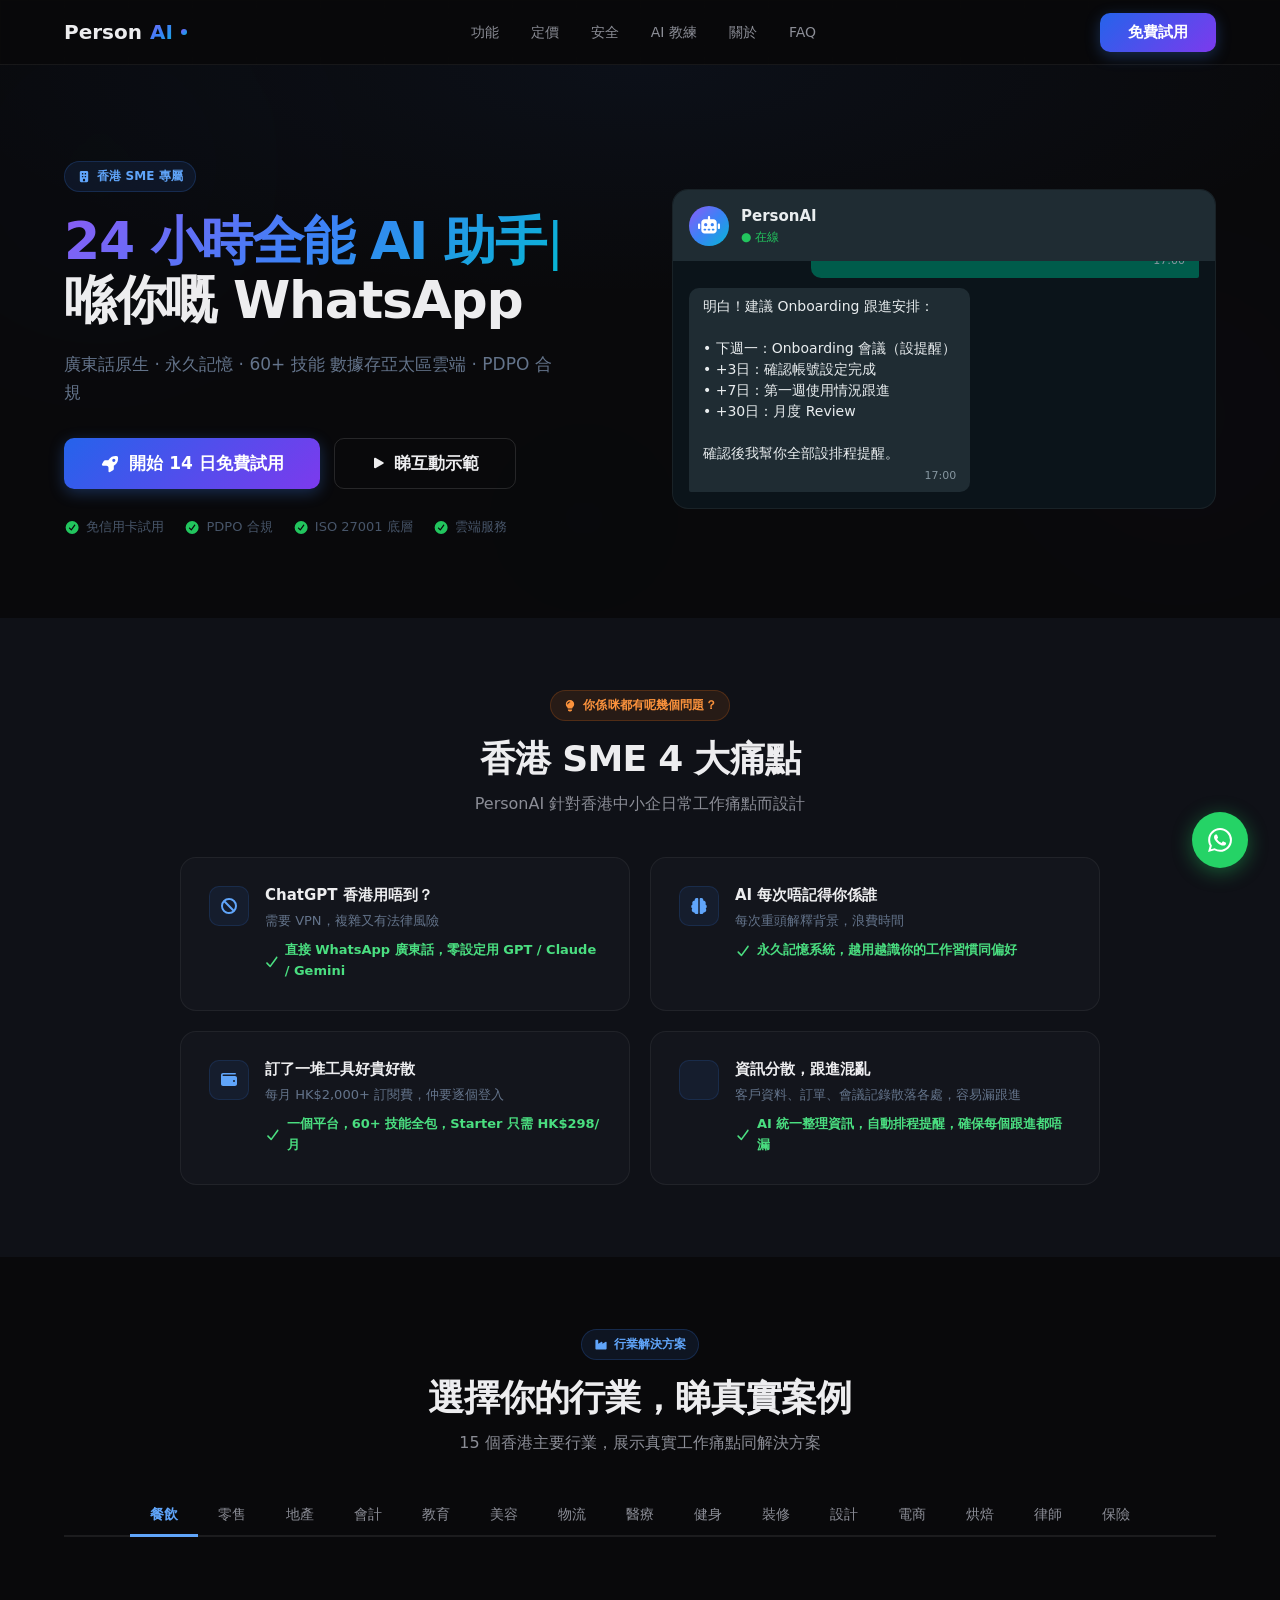
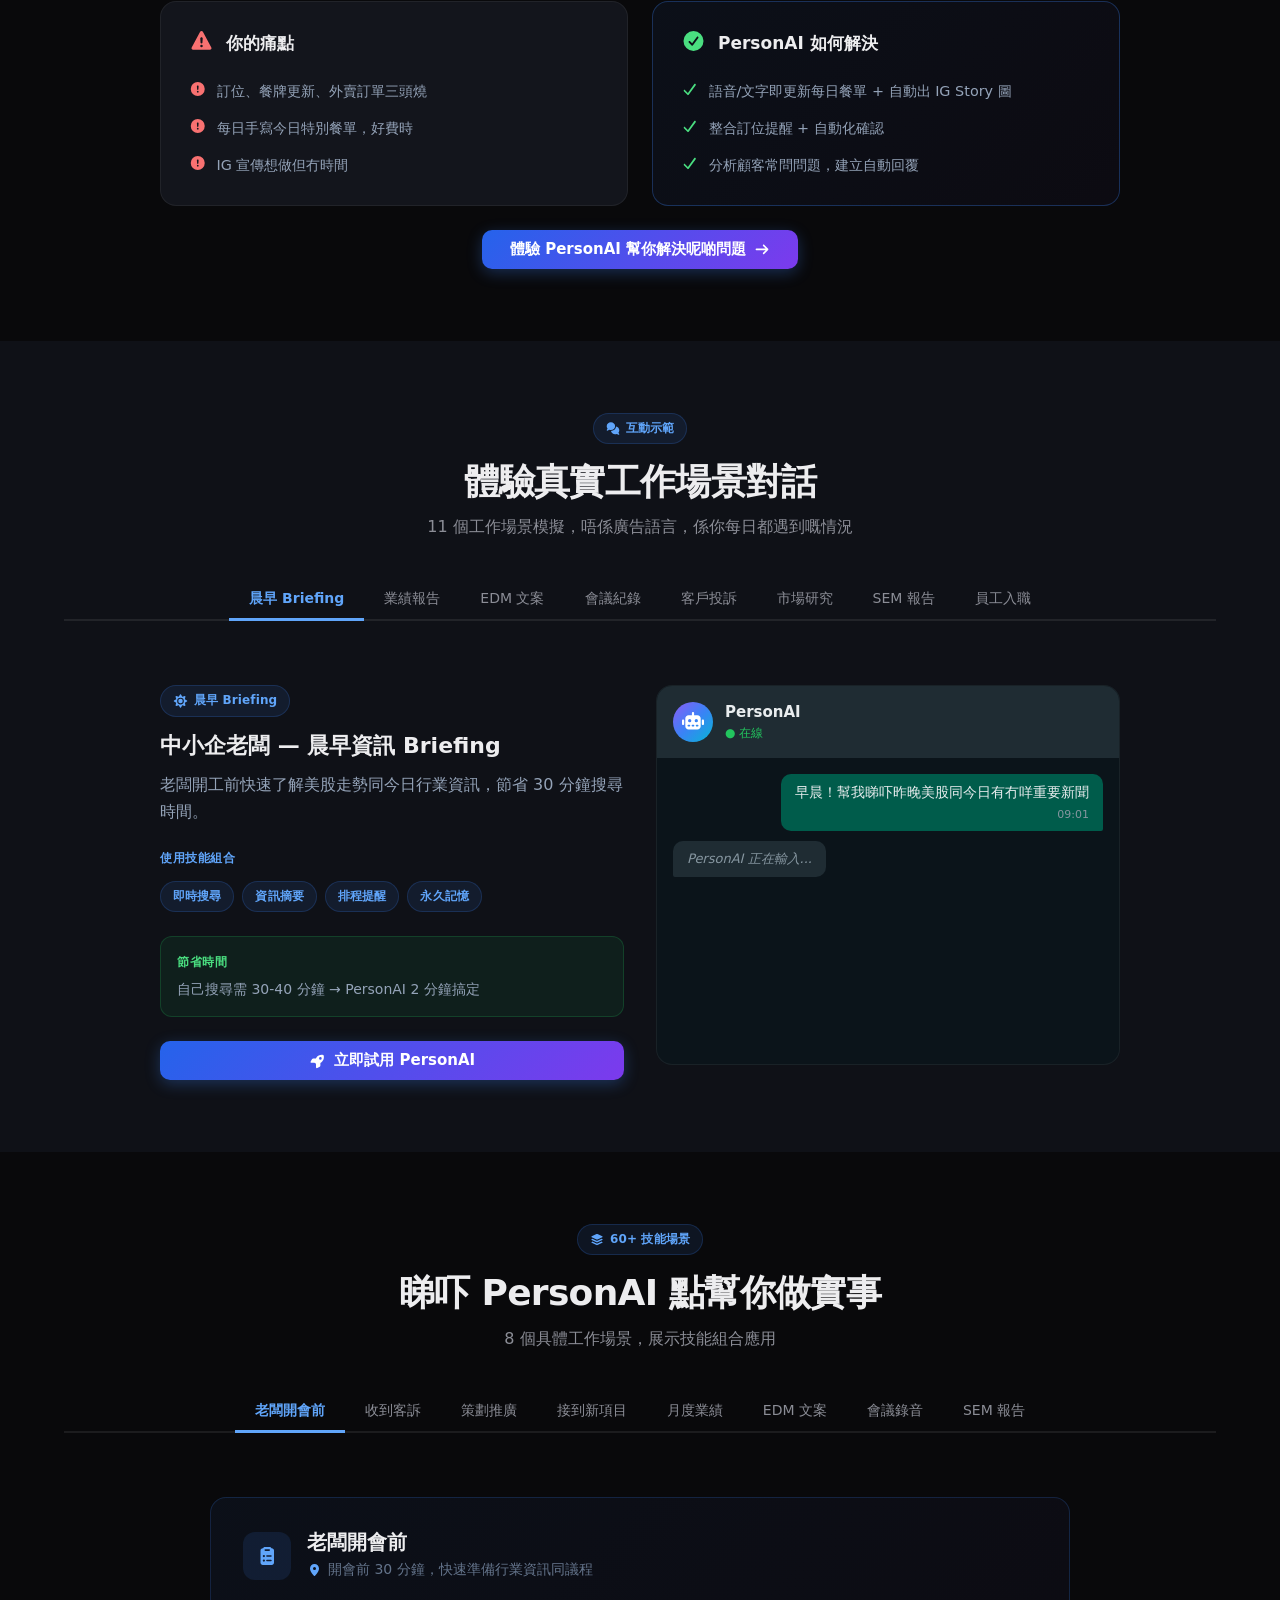
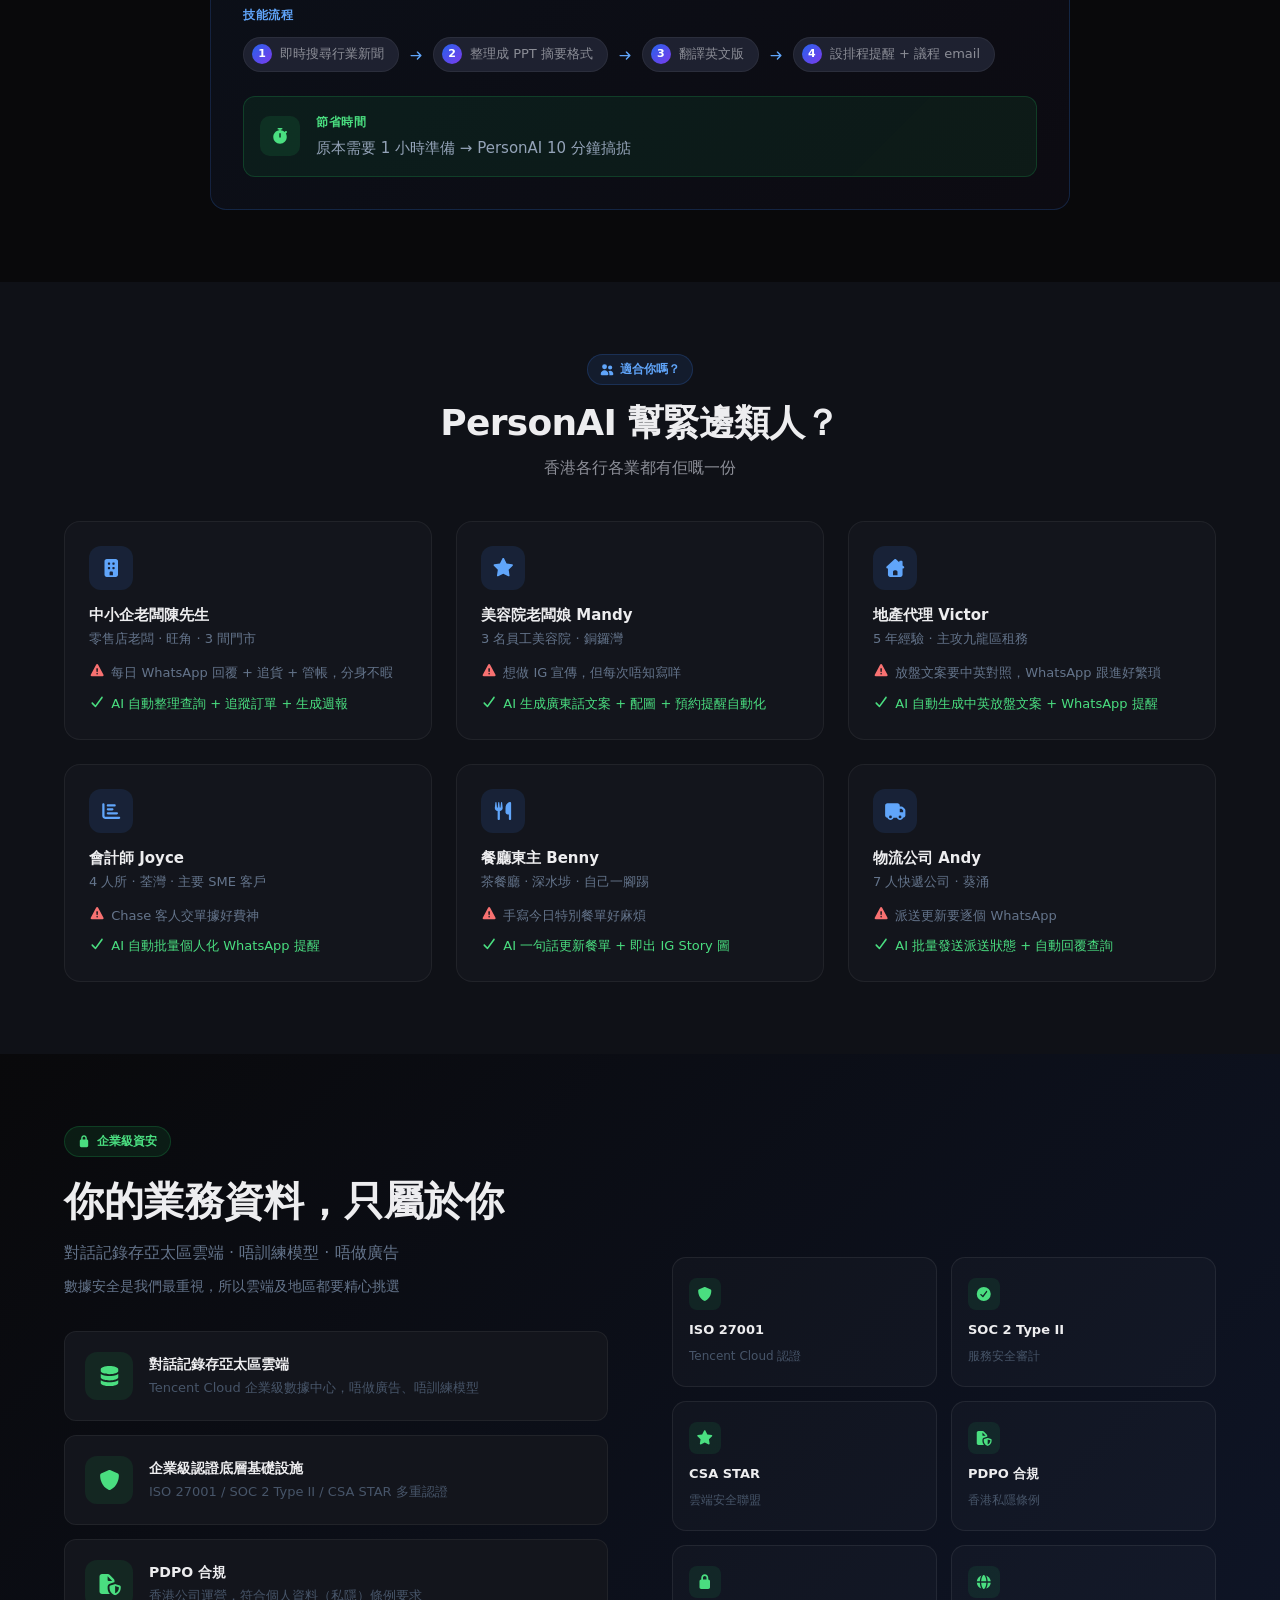
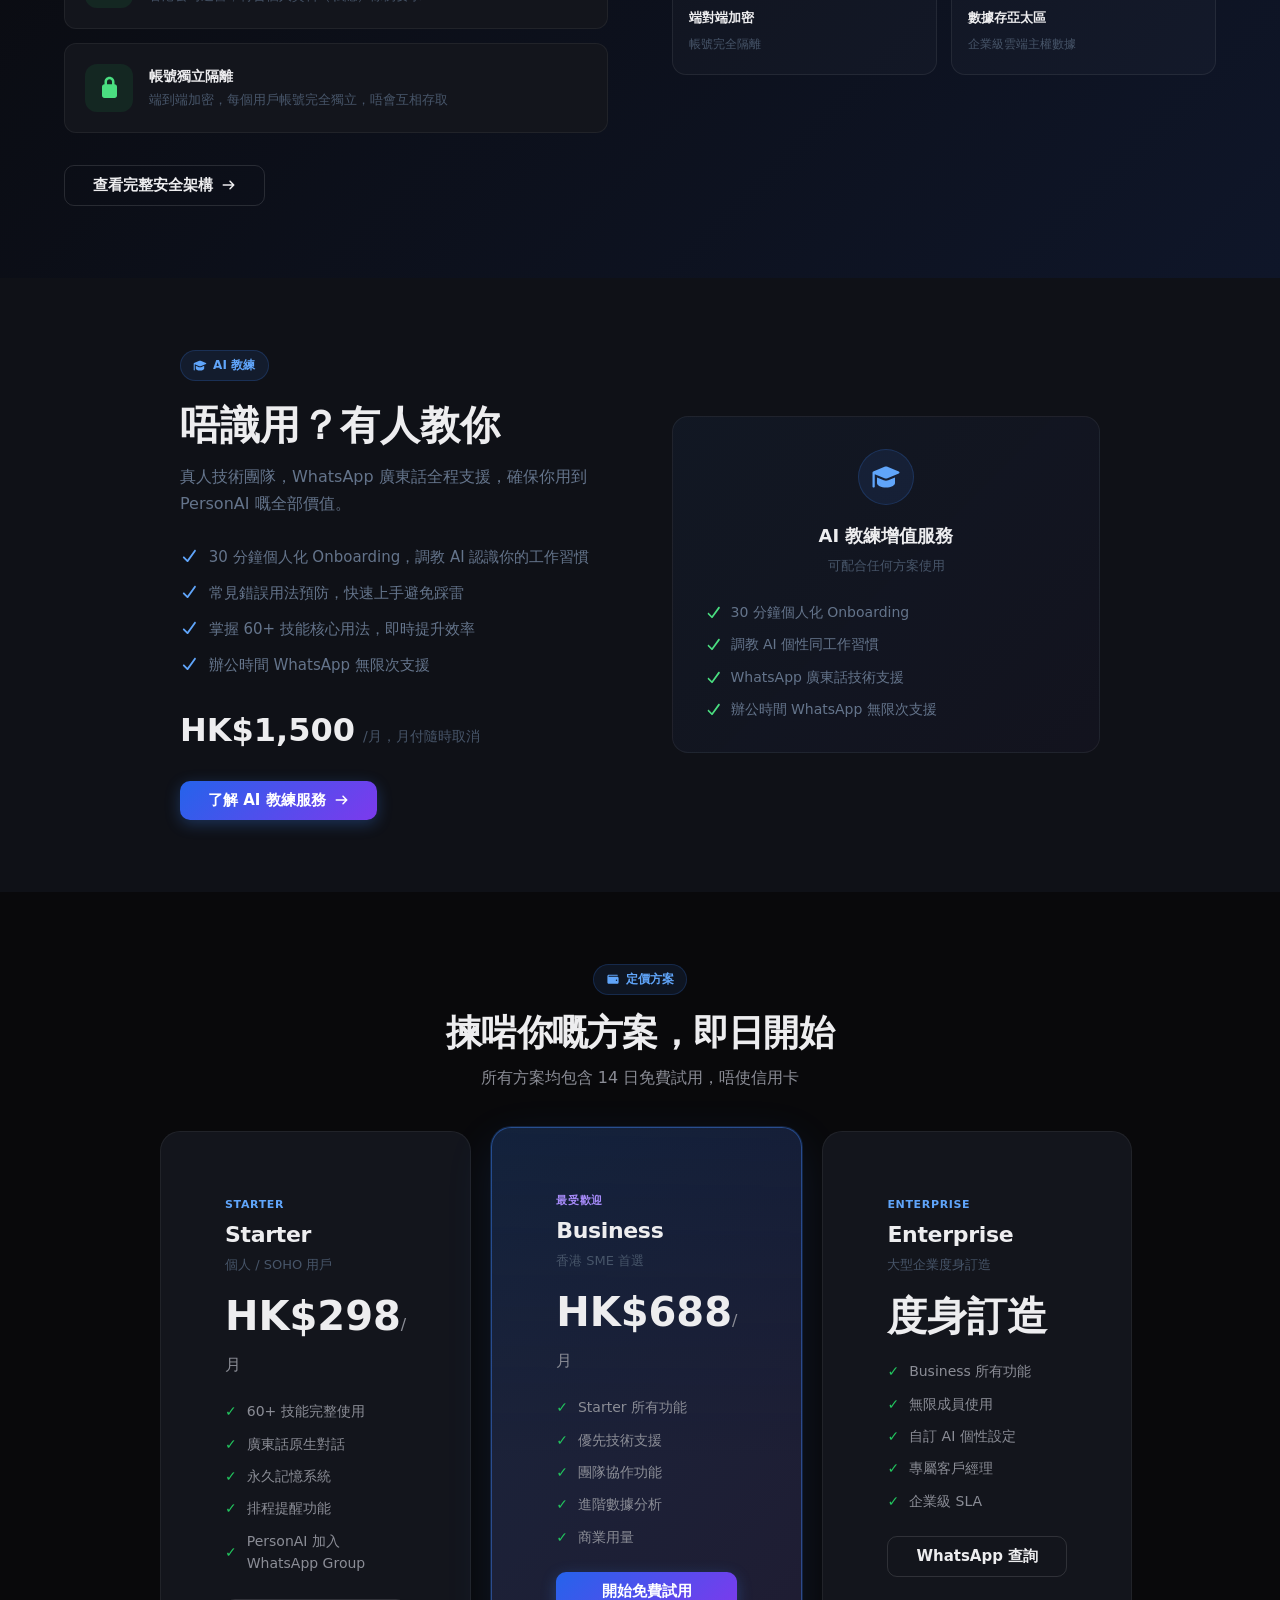
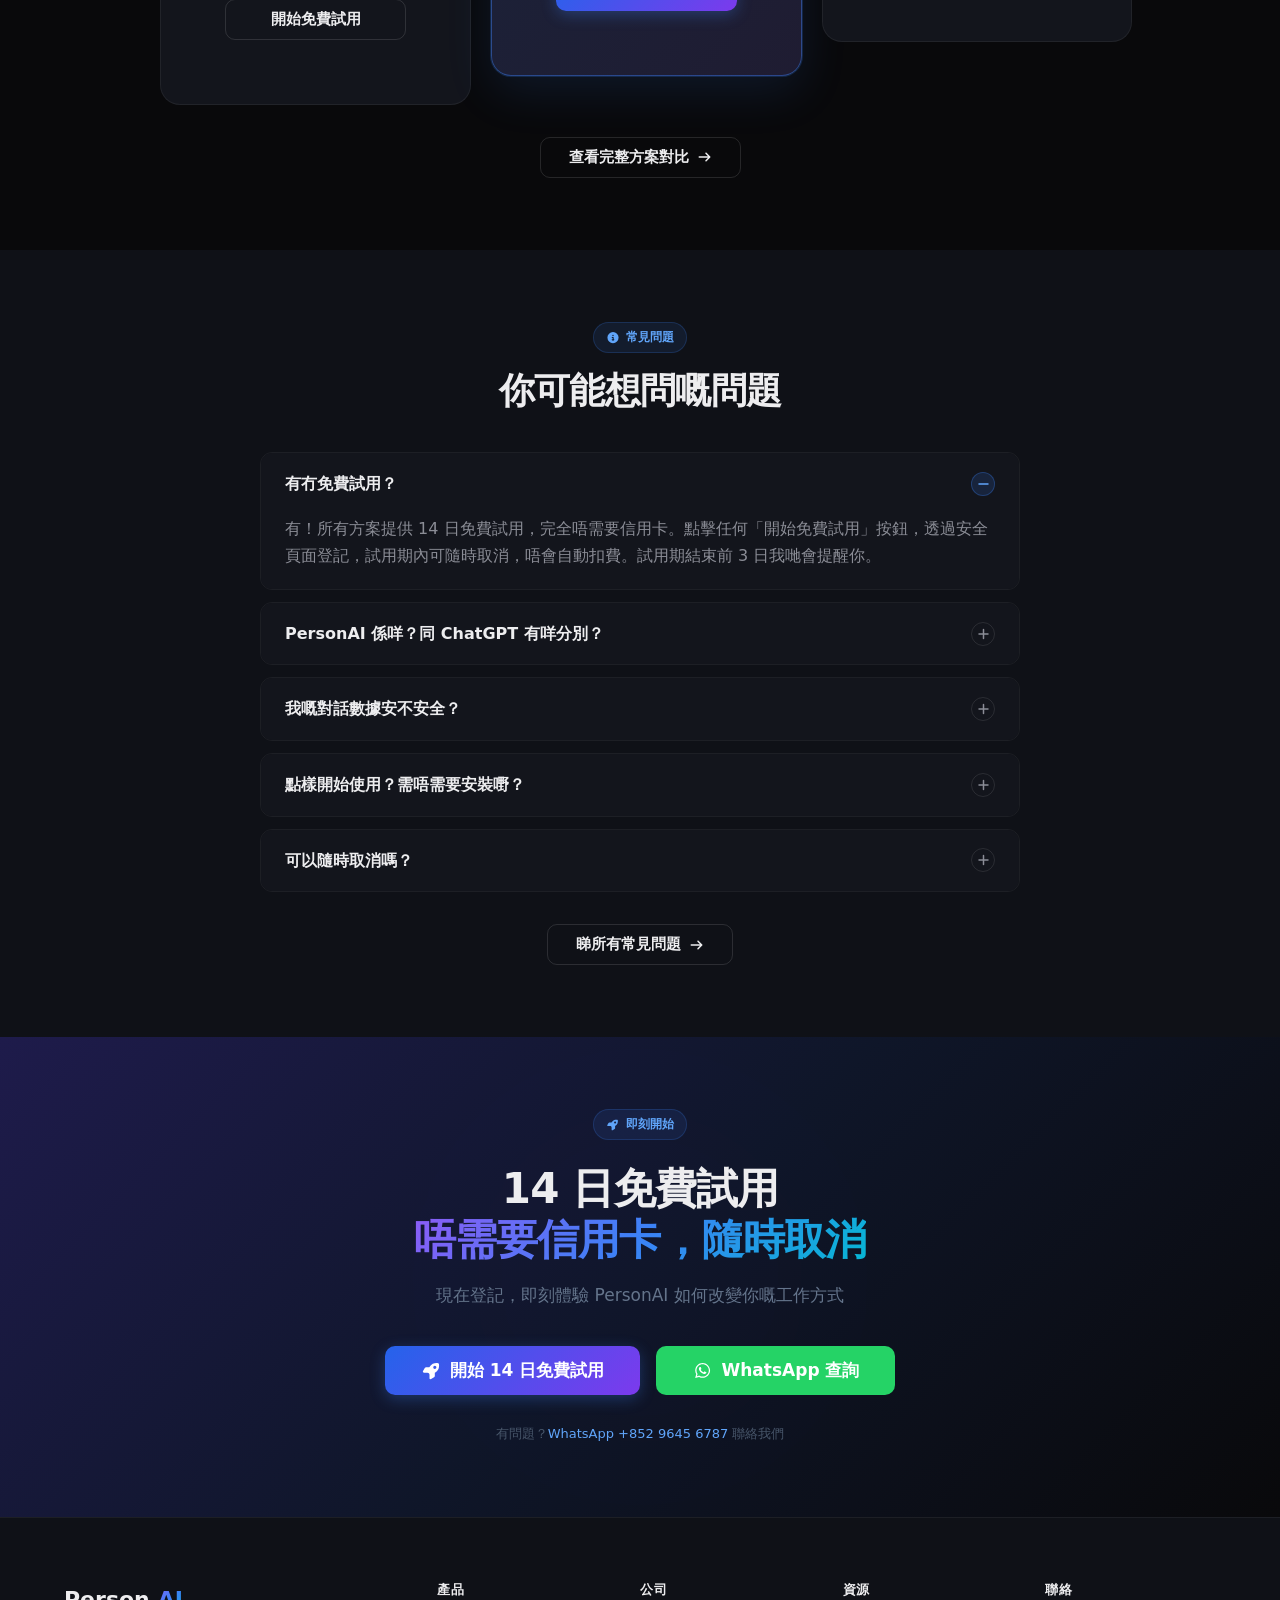
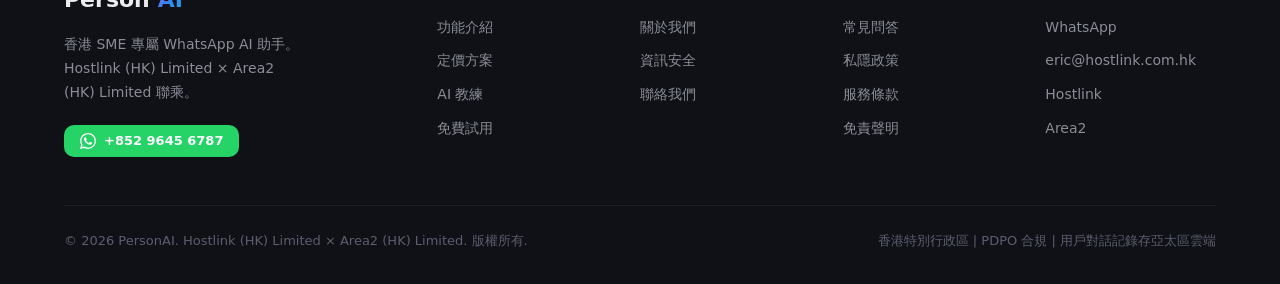
==== commit 6def0764: "deploy: 2026-03-24 11:31 HKT" ====
--- a/index.html
+++ b/index.html
@@ -1 +1 @@
-<!DOCTYPE html><html><head><meta charset="utf-8"><meta name="viewport" content="width=device-width, initial-scale=1"><title>PersonAI — 住喺你 WhatsApp 的 24 小時全能 AI 助手</title><style>.hero-badge[data-v-0c53cdb3]{display:inline-flex}.hero-badge[data-v-0c53cdb3],.hero-h1[data-v-0c53cdb3]{margin-bottom:1.25rem}.hero-h1[data-v-0c53cdb3]{font-size:clamp(1.875rem,4.5vw,3.25rem);font-weight:800;letter-spacing:-.025em;line-height:1.13}.hero-sub[data-v-0c53cdb3]{color:#64748b;font-size:1.0625rem;line-height:1.65;margin-bottom:2rem;max-width:500px}.hero-cta-row[data-v-0c53cdb3]{gap:.875rem;margin-bottom:1.75rem}.hero-cta-row[data-v-0c53cdb3],.trust-row[data-v-0c53cdb3]{display:flex;flex-wrap:wrap}.trust-row[data-v-0c53cdb3]{align-items:center;gap:1.25rem}.trust-item[data-v-0c53cdb3]{align-items:center;color:#475569;display:flex;font-size:.8125rem;gap:.375rem}.pain-grid[data-v-0c53cdb3]{gap:1.25rem;margin:0 auto;max-width:920px}.pain-card[data-v-0c53cdb3]{align-items:flex-start;display:flex;gap:1rem}.pain-icon-wrap[data-v-0c53cdb3]{background:#3b82f614;border:1px solid rgba(59,130,246,.15);border-radius:.625rem;color:#60a5fa;flex-shrink:0;font-size:1rem;height:2.5rem;justify-content:center;width:2.5rem}.pain-icon-wrap[data-v-0c53cdb3],.pain-solution[data-v-0c53cdb3]{align-items:center;display:flex}.pain-solution[data-v-0c53cdb3]{color:#4ade80;font-size:.8125rem;font-weight:600;gap:.375rem}.security-section[data-v-0c53cdb3]{background:linear-gradient(135deg,#09090b,#0f1629)}.sec-split[data-v-0c53cdb3]{align-items:start;display:grid;gap:4rem;grid-template-columns:1fr 1fr}.security-points-list[data-v-0c53cdb3]{display:flex;flex-direction:column;gap:.875rem}.security-title[data-v-0c53cdb3]{color:var(--text-primary);font-size:.875rem;font-weight:700;margin-bottom:.2rem}.security-desc[data-v-0c53cdb3]{color:#475569;font-size:.8125rem}.cert-grid[data-v-0c53cdb3]{align-self:center;display:grid;gap:.875rem;grid-template-columns:1fr 1fr}.cert-card[data-v-0c53cdb3]{align-items:flex-start;background:#ffffff06;border:1px solid hsla(0,0%,100%,.07);border-radius:.875rem;display:flex;flex-direction:column;gap:.375rem;padding:1.25rem 1rem;transition:all .2s}.cert-card[data-v-0c53cdb3]:hover{background:#22c55e0a;border-color:#22c55e40}.cert-icon[data-v-0c53cdb3]{align-items:center;background:#22c55e1a;border-radius:.5rem;color:#4ade80;display:flex;font-size:.875rem;height:2rem;justify-content:center;margin-bottom:.25rem;width:2rem}.cert-label[data-v-0c53cdb3]{color:var(--text-primary);font-size:.8125rem;font-weight:700}.cert-sub[data-v-0c53cdb3]{color:#475569;font-size:.75rem}.coach-split[data-v-0c53cdb3]{align-items:center;display:grid;gap:4rem;grid-template-columns:1fr 1fr;margin:0 auto;max-width:920px}.coach-list[data-v-0c53cdb3]{display:flex;flex-direction:column;gap:.75rem;list-style:none;margin-bottom:1.75rem}.coach-list li[data-v-0c53cdb3]{align-items:flex-start;color:#64748b;display:flex;font-size:.9375rem;gap:.625rem}.coach-price-row[data-v-0c53cdb3]{align-items:baseline;display:flex;gap:.5rem;margin-bottom:1.5rem}.coach-price[data-v-0c53cdb3]{color:var(--text-primary);font-size:2rem;font-weight:800}.coach-price-sub[data-v-0c53cdb3]{color:#475569;font-size:.875rem}.coach-card[data-v-0c53cdb3]{background:linear-gradient(135deg,#3b82f60f,#8b5cf608);padding:2rem;text-align:center}.coach-card-icon[data-v-0c53cdb3]{align-items:center;background:#3b82f61a;border:1px solid rgba(59,130,246,.2);border-radius:50%;color:#60a5fa;display:flex;font-size:1.5rem;height:3.5rem;justify-content:center;margin:0 auto 1.25rem;width:3.5rem}.coach-card-list[data-v-0c53cdb3]{display:flex;flex-direction:column;gap:.625rem;text-align:left}.coach-card-item[data-v-0c53cdb3]{align-items:center;color:#64748b;display:flex;font-size:.875rem;gap:.5rem}.pricing-grid[data-v-0c53cdb3]{align-items:start;display:grid;gap:1.25rem;grid-template-columns:repeat(3,1fr);margin:0 auto;max-width:960px}.pricing-card[data-v-0c53cdb3]{background:var(--bg-card);border:1px solid var(--border);border-radius:1.25rem;position:relative;transition:all .3s}.pricing-card[data-v-0c53cdb3]:hover{border-color:var(--border-hover);transform:translateY(-3px)}.pricing-card.featured[data-v-0c53cdb3]{background:linear-gradient(180deg,rgba(59,130,246,.07) 0,var(--bg-card) 60%);border-color:#3b82f673;box-shadow:0 0 0 1px #3b82f633,0 16px 48px #3b82f61f;transform:translateY(-4px)}.pricing-card.featured[data-v-0c53cdb3]:hover{box-shadow:0 0 0 1px #3b82f64d,0 20px 60px #3b82f62e;transform:translateY(-6px)}.featured-ring[data-v-0c53cdb3]{background:linear-gradient(135deg,#3b82f699,#8b5cf666);border-radius:1.3125rem;inset:-1px;opacity:.25;pointer-events:none;position:absolute;z-index:0}.pricing-card-inner[data-v-0c53cdb3]{padding:2rem;position:relative;z-index:1}.plan-tag[data-v-0c53cdb3]{color:#60a5fa;font-size:.6875rem;font-weight:700;letter-spacing:.06em;margin-bottom:.5rem;text-transform:uppercase}.pricing-card.featured .plan-tag[data-v-0c53cdb3]{color:#a78bfa}.plan-name[data-v-0c53cdb3]{font-size:1.375rem;font-weight:800;letter-spacing:-.015em;margin-bottom:.375rem}.plan-desc[data-v-0c53cdb3]{color:#475569;font-size:.8125rem}.plan-cta-btn[data-v-0c53cdb3]{justify-content:center;margin-top:auto}.cta-section[data-v-0c53cdb3]{background:linear-gradient(135deg,#1e1b4b,#0f1629 50%,#09090b);overflow:hidden;position:relative}.cta-inner[data-v-0c53cdb3]{position:relative;z-index:1}.cta-h2[data-v-0c53cdb3]{font-size:clamp(1.625rem,4vw,2.625rem);letter-spacing:-.02em;margin-bottom:1rem}.cta-sub[data-v-0c53cdb3]{color:#64748b;font-size:1.0625rem;margin:0 auto 2.25rem;max-width:480px}.cta-btns[data-v-0c53cdb3]{display:flex;flex-wrap:wrap;gap:1rem;justify-content:center;margin-bottom:1.75rem}.cta-note[data-v-0c53cdb3]{color:#475569;font-size:.8125rem}.hero-br[data-v-0c53cdb3]{display:none}@media(max-width:1024px){.pricing-grid[data-v-0c53cdb3]{gap:1rem;grid-template-columns:repeat(3,1fr)}.pricing-card.featured[data-v-0c53cdb3]{transform:none}.pricing-card.featured[data-v-0c53cdb3]:hover{transform:translateY(-3px)}}@media(max-width:768px){.hero-h1[data-v-0c53cdb3]{font-size:clamp(1.75rem,6.5vw,2.5rem);margin-bottom:1rem}.hero-sub[data-v-0c53cdb3]{font-size:.9375rem;margin-bottom:1.5rem;max-width:100%}.hero-br[data-v-0c53cdb3]{display:inline}.hero-cta-row[data-v-0c53cdb3]{flex-direction:column;gap:.75rem}.hero-cta-row .btn[data-v-0c53cdb3]{justify-content:center;width:100%}.trust-row[data-v-0c53cdb3]{gap:.875rem}.trust-item[data-v-0c53cdb3]{font-size:.75rem}.pricing-grid[data-v-0c53cdb3]{grid-template-columns:1fr;margin:0 auto;max-width:420px}.pricing-card.featured[data-v-0c53cdb3]{box-shadow:0 0 0 1px #3b82f659,0 8px 32px #3b82f61a;transform:none}.sec-split[data-v-0c53cdb3]{gap:2.5rem!important;grid-template-columns:1fr!important}.cert-grid[data-v-0c53cdb3]{gap:.625rem;grid-template-columns:repeat(3,1fr)}.cert-card[data-v-0c53cdb3]{padding:.875rem .75rem}.coach-split[data-v-0c53cdb3]{gap:2rem;grid-template-columns:1fr;max-width:100%}.cta-btns[data-v-0c53cdb3]{align-items:center;flex-direction:column}.cta-btns .btn[data-v-0c53cdb3]{justify-content:center;max-width:320px;width:100%}}@media(max-width:480px){.cert-grid[data-v-0c53cdb3]{grid-template-columns:repeat(2,1fr)}}</style><style>.typewriter-text[data-v-fd61549e]{display:inline}.typewriter-cursor[data-v-fd61549e]{animation:none;color:#60a5fa;display:inline-block;font-weight:300;margin-left:1px;opacity:1}.typewriter-cursor.blink[data-v-fd61549e]{animation:cursorBlink-fd61549e .9s step-end infinite}@keyframes cursorBlink-fd61549e{0%,to{opacity:1}50%{opacity:0}}</style><style>.hero-wa-chat[data-v-903e435d]{display:flex;flex-direction:column;height:320px}.hero-wa-body[data-v-903e435d]{flex:1;min-height:0;overflow-y:auto}</style><style>.tabs[data-v-fb519249]{scrollbar-color:hsla(0,0%,100%,.1) transparent;scrollbar-width:thin}@media(max-width:768px){.tabs[data-v-fb519249]{justify-content:flex-start!important}div[style*="grid-template-columns: 1fr 1fr"][data-v-fb519249]{grid-template-columns:1fr!important}}</style><style>.roleplay-chat[data-v-e2d395e8]{display:flex;flex-direction:column;height:380px}.roleplay-wa-body[data-v-e2d395e8]{flex:1;min-height:0;overflow-y:auto}@media(max-width:768px){div[style*="grid-template-columns: 1fr 1fr"][data-v-e2d395e8]{grid-template-columns:1fr!important}.roleplay-chat[data-v-e2d395e8]{height:340px}}</style><style>.scene-icon-wrap[data-v-3546966c]{background:#3b82f61f;border-radius:.75rem;color:#60a5fa;font-size:1.125rem;height:3rem;width:3rem}.scene-icon-wrap[data-v-3546966c],.scene-time-icon[data-v-3546966c]{align-items:center;display:flex;flex-shrink:0;justify-content:center}.scene-time-icon[data-v-3546966c]{background:#22c55e1f;border-radius:.625rem;color:#4ade80;font-size:1rem;height:2.5rem;width:2.5rem}.step-animated[data-v-3546966c]{opacity:0;transform:translateY(6px);transition:opacity .25s ease,transform .25s ease}.step-animated.step-visible[data-v-3546966c]{opacity:1;transform:translateY(0)}.step-arrow[data-v-3546966c]{opacity:0;transition:opacity .2s ease}.step-arrow.step-visible[data-v-3546966c]{opacity:1}@media(max-width:768px){.step-flow[data-v-3546966c]{flex-wrap:nowrap;overflow-x:auto;padding-bottom:.5rem}}</style><style>.faq-toggle-icon[data-v-9f38c4ec]{align-items:center;border:1px solid hsla(0,0%,100%,.1);border-radius:50%;color:var(--text-secondary);display:flex;flex-shrink:0;height:1.5rem;justify-content:center;transition:all .2s;width:1.5rem}.faq-item.open .faq-toggle-icon[data-v-9f38c4ec]{background:#3b82f626;border-color:#3b82f64d;color:#60a5fa}</style><link rel="stylesheet" href="/_nuxt/entry.Bs-e9i_m.css" crossorigin><link rel="preload" as="fetch" crossorigin="anonymous" href="/_payload.json?8631b121-ede9-48e9-b56a-437871675d96"><link rel="modulepreload" as="script" crossorigin href="/_nuxt/CeZzUFw4.js"><link rel="modulepreload" as="script" crossorigin href="/_nuxt/DNvkZokH.js"><link rel="modulepreload" as="script" crossorigin href="/_nuxt/CgBcJg0e.js"><link rel="modulepreload" as="script" crossorigin href="/_nuxt/Bi2NC6wc.js"><link rel="modulepreload" as="script" crossorigin href="/_nuxt/DvQOp89M.js"><link rel="modulepreload" as="script" crossorigin href="/_nuxt/CYnEcq5I.js"><script type="module" src="/_nuxt/CeZzUFw4.js" crossorigin></script><meta name="description" content="香港 SME 專屬 WhatsApp AI 助手。廣東話原生・永久記憶・60+技能・PDPO 合規。14 日免費試用，唔使信用卡。"><meta property="og:title" content="PersonAI — 住喺你 WhatsApp 的 24 小時全能 AI 助手"><meta property="og:description" content="香港 SME 專屬 WhatsApp AI 助手。14 日免費試用，唔使信用卡。"><meta property="og:type" content="website"><meta property="og:site_name" content="PersonAI"><meta name="theme-color" content="#0A0E1A"><link rel="icon" type="image/svg+xml" href="/favicon.svg"><script id="unhead:payload" type="application/json">{"title":"PersonAI — 住喺你 WhatsApp 的 24 小時全能 AI 助手"}</script></head><body><div id="__nuxt"><div><div><header class="site-header"><nav class="nav-inner"><a aria-current="page" href="/" class="router-link-active router-link-exact-active nav-logo"><span>Person</span><span class="gradient-text">AI</span><div class="nav-logo-dot"></div></a><ul class="nav-links"><li><a href="/features" class="">功能</a></li><li><a href="/pricing" class="">定價</a></li><li><a href="/security" class="">安全</a></li><li><a href="/ai-coach" class="">AI 教練</a></li><li><a href="/about" class="">關於</a></li><li><a href="/faq" class="">FAQ</a></li></ul><div class="nav-cta"><a href="/early-access" class="btn btn-primary">免費試用</a><button class="hamburger" aria-label="選單"><span></span><span></span><span></span></button></div></nav><div class="mobile-menu"><a href="/features" class="">功能</a><a href="/pricing" class="">定價</a><a href="/security" class="">安全</a><a href="/ai-coach" class="">AI 教練</a><a href="/about" class="">關於</a><a href="/faq" class="">FAQ</a><a href="/early-access" class="btn btn-primary" style="margin-top:0.5rem;">免費試用</a></div></header><main><!--[--><div data-v-0c53cdb3><!--[--><title data-v-0c53cdb3>PersonAI — 住喺你 WhatsApp 的 24 小時全能 AI 助手 | 香港 SME 專屬</title><meta name="description" content="香港 SME 專屬 WhatsApp AI 助手。廣東話原生・永久記憶・60+技能・企業級雲端安全・PDPO 合規。14 日免費試用，唔使信用卡。" data-v-0c53cdb3><!--]--><section class="hero-section" data-v-0c53cdb3><div class="glow-orb glow-blue" style="width:600px;height:600px;top:-200px;left:-200px;opacity:0.2;" data-v-0c53cdb3></div><div class="glow-orb glow-purple" style="width:500px;height:500px;top:100px;right:-150px;opacity:0.18;" data-v-0c53cdb3></div><div class="glow-orb glow-cyan" style="width:400px;height:400px;bottom:-100px;left:30%;opacity:0.12;" data-v-0c53cdb3></div><div class="hero-inner" data-v-0c53cdb3><div class="hero-content" data-v-0c53cdb3><div class="badge badge-blue hero-badge" data-v-0c53cdb3><!----> 香港 SME 專屬 </div><h1 class="hero-h1" data-v-0c53cdb3><span class="typewriter-text" data-v-0c53cdb3 data-v-fd61549e><!----><span class="gradient-text typewriter-word" data-v-fd61549e><span class="typewriter-cursor" data-v-fd61549e>|</span></span></span><br data-v-0c53cdb3><span style="color:var(--text-primary);" data-v-0c53cdb3>喺你嘅 WhatsApp</span></h1><p class="hero-sub" data-v-0c53cdb3> 廣東話原生 · 永久記憶 · 60+ 技能<br class="hero-br" data-v-0c53cdb3> 數據存亞太區雲端 · PDPO 合規 </p><div class="hero-cta-row" data-v-0c53cdb3><a href="/early-access" class="btn btn-primary btn-lg" data-v-0c53cdb3><FaIcon icon="rocket" data-v-0c53cdb3></FaIcon> 開始 14 日免費試用 </a><a href="#roleplay-demo" class="btn btn-outline btn-lg" data-v-0c53cdb3><!----> 睇互動示範 </a></div><div class="trust-row" data-v-0c53cdb3><div class="trust-item" data-v-0c53cdb3><!----> 免信用卡試用 </div><div class="trust-item" data-v-0c53cdb3><!----> PDPO 合規 </div><div class="trust-item" data-v-0c53cdb3><!----> ISO 27001 底層 </div><div class="trust-item" data-v-0c53cdb3><!----> 雲端服務 </div></div></div><div class="hero-visual" data-v-0c53cdb3><div class="wa-chat hero-wa-chat" data-v-0c53cdb3 data-v-903e435d><div class="wa-header" data-v-903e435d><div class="wa-avatar" data-v-903e435d><!----></div><div data-v-903e435d><div class="wa-name" data-v-903e435d>PersonAI</div><div class="wa-status" data-v-903e435d>● 在線</div></div></div><div class="wa-body hero-wa-body" data-v-903e435d><!--[--><!--]--><!----></div></div></div></div></section><section class="section section-alt" data-v-0c53cdb3><div class="container" data-v-0c53cdb3><div class="section-title" data-v-0c53cdb3><div class="badge badge-orange" data-v-0c53cdb3><!----> 你係咪都有呢幾個問題？ </div><h2 data-v-0c53cdb3>香港 SME 4 大痛點</h2><p data-v-0c53cdb3>PersonAI 針對香港中小企日常工作痛點而設計</p></div><div class="grid-2 pain-grid" data-v-0c53cdb3><!--[--><div class="card pain-card" data-v-0c53cdb3><div class="pain-icon-wrap" data-v-0c53cdb3><!----></div><div data-v-0c53cdb3><h3 style="font-size:0.9375rem;font-weight:700;margin-bottom:0.375rem;" data-v-0c53cdb3>ChatGPT 香港用唔到？</h3><p style="font-size:0.8125rem;margin-bottom:0.5rem;color:#64748B;" data-v-0c53cdb3>需要 VPN，複雜又有法律風險</p><div class="pain-solution" data-v-0c53cdb3><!----> 直接 WhatsApp 廣東話，零設定用 GPT / Claude / Gemini</div></div></div><div class="card pain-card" data-v-0c53cdb3><div class="pain-icon-wrap" data-v-0c53cdb3><!----></div><div data-v-0c53cdb3><h3 style="font-size:0.9375rem;font-weight:700;margin-bottom:0.375rem;" data-v-0c53cdb3>AI 每次唔記得你係誰</h3><p style="font-size:0.8125rem;margin-bottom:0.5rem;color:#64748B;" data-v-0c53cdb3>每次重頭解釋背景，浪費時間</p><div class="pain-solution" data-v-0c53cdb3><!----> 永久記憶系統，越用越識你的工作習慣同偏好</div></div></div><div class="card pain-card" data-v-0c53cdb3><div class="pain-icon-wrap" data-v-0c53cdb3><!----></div><div data-v-0c53cdb3><h3 style="font-size:0.9375rem;font-weight:700;margin-bottom:0.375rem;" data-v-0c53cdb3>訂了一堆工具好貴好散</h3><p style="font-size:0.8125rem;margin-bottom:0.5rem;color:#64748B;" data-v-0c53cdb3>每月 HK$2,000+ 訂閱費，仲要逐個登入</p><div class="pain-solution" data-v-0c53cdb3><!----> 一個平台，60+ 技能全包，Starter 只需 HK$298/月</div></div></div><div class="card pain-card" data-v-0c53cdb3><div class="pain-icon-wrap" data-v-0c53cdb3><!----></div><div data-v-0c53cdb3><h3 style="font-size:0.9375rem;font-weight:700;margin-bottom:0.375rem;" data-v-0c53cdb3>資訊分散，跟進混亂</h3><p style="font-size:0.8125rem;margin-bottom:0.5rem;color:#64748B;" data-v-0c53cdb3>客戶資料、訂單、會議記錄散落各處，容易漏跟進</p><div class="pain-solution" data-v-0c53cdb3><!----> AI 統一整理資訊，自動排程提醒，確保每個跟進都唔漏</div></div></div><!--]--></div></div></section><section id="demo" class="section" data-v-0c53cdb3><div class="container" data-v-0c53cdb3><div class="section-title" data-v-0c53cdb3><div class="badge badge-blue" data-v-0c53cdb3><!----> 行業解決方案 </div><h2 data-v-0c53cdb3>選擇你的行業，睇真實案例</h2><p data-v-0c53cdb3>15 個香港主要行業，展示真實工作痛點同解決方案</p></div><div data-v-0c53cdb3 data-v-fb519249><div class="tab-scroll-wrap" style="overflow-x:auto;padding-bottom:0;margin-bottom:2rem;" data-v-fb519249><div class="tabs" style="min-width:max-content;justify-content:center;" data-v-fb519249><!--[--><button class="active tab-btn" data-v-fb519249>餐飲</button><button class="tab-btn" data-v-fb519249>零售</button><button class="tab-btn" data-v-fb519249>地產</button><button class="tab-btn" data-v-fb519249>會計</button><button class="tab-btn" data-v-fb519249>教育</button><button class="tab-btn" data-v-fb519249>美容</button><button class="tab-btn" data-v-fb519249>物流</button><button class="tab-btn" data-v-fb519249>醫療</button><button class="tab-btn" data-v-fb519249>健身</button><button class="tab-btn" data-v-fb519249>裝修</button><button class="tab-btn" data-v-fb519249>設計</button><button class="tab-btn" data-v-fb519249>電商</button><button class="tab-btn" data-v-fb519249>烘焙</button><button class="tab-btn" data-v-fb519249>律師</button><button class="tab-btn" data-v-fb519249>保險</button><!--]--></div></div><!--[--><div style="" data-v-fb519249><div class="demo-split" style="display:grid;grid-template-columns:1fr 1fr;gap:1.5rem;max-width:960px;margin:0 auto;" data-v-fb519249><div class="card" data-v-fb519249><div style="display:flex;align-items:center;gap:0.75rem;margin-bottom:1.5rem;" data-v-fb519249><div style="color:#F87171;" data-v-fb519249><!----></div><h3 style="font-size:1.0625rem;" data-v-fb519249>你的痛點</h3></div><ul style="list-style:none;display:flex;flex-direction:column;gap:0.875rem;" data-v-fb519249><!--[--><li style="display:flex;align-items:flex-start;gap:0.625rem;font-size:0.9rem;color:#94A3B8;" data-v-fb519249><!----> 訂位、餐牌更新、外賣訂單三頭燒</li><li style="display:flex;align-items:flex-start;gap:0.625rem;font-size:0.9rem;color:#94A3B8;" data-v-fb519249><!----> 每日手寫今日特別餐單，好費時</li><li style="display:flex;align-items:flex-start;gap:0.625rem;font-size:0.9rem;color:#94A3B8;" data-v-fb519249><!----> IG 宣傳想做但冇時間</li><!--]--></ul></div><div class="card" style="border-color:rgba(59, 130, 246, 0.3);background:linear-gradient(135deg, rgba(59, 130, 246, 0.06) 0%, rgba(139, 92, 246, 0.03) 100%);" data-v-fb519249><div style="display:flex;align-items:center;gap:0.75rem;margin-bottom:1.5rem;" data-v-fb519249><div style="color:#4ADE80;" data-v-fb519249><!----></div><h3 style="font-size:1.0625rem;" data-v-fb519249>PersonAI 如何解決</h3></div><ul style="list-style:none;display:flex;flex-direction:column;gap:0.875rem;" data-v-fb519249><!--[--><li style="display:flex;align-items:flex-start;gap:0.625rem;font-size:0.9rem;color:#94A3B8;" data-v-fb519249><!----> 語音/文字即更新每日餐單 + 自動出 IG Story 圖</li><li style="display:flex;align-items:flex-start;gap:0.625rem;font-size:0.9rem;color:#94A3B8;" data-v-fb519249><!----> 整合訂位提醒 + 自動化確認</li><li style="display:flex;align-items:flex-start;gap:0.625rem;font-size:0.9rem;color:#94A3B8;" data-v-fb519249><!----> 分析顧客常問問題，建立自動回覆</li><!--]--></ul></div></div><div class="text-center" style="margin-top:1.5rem;" data-v-fb519249><a href="/early-access" class="btn btn-primary" data-v-fb519249> 體驗 PersonAI 幫你解決呢啲問題 <FaIcon icon="arrow-right" style="font-size:0.8rem;" data-v-fb519249></FaIcon></a></div></div><div style="display:none;" data-v-fb519249><div class="demo-split" style="display:grid;grid-template-columns:1fr 1fr;gap:1.5rem;max-width:960px;margin:0 auto;" data-v-fb519249><div class="card" data-v-fb519249><div style="display:flex;align-items:center;gap:0.75rem;margin-bottom:1.5rem;" data-v-fb519249><div style="color:#F87171;" data-v-fb519249><!----></div><h3 style="font-size:1.0625rem;" data-v-fb519249>你的痛點</h3></div><ul style="list-style:none;display:flex;flex-direction:column;gap:0.875rem;" data-v-fb519249><!--[--><li style="display:flex;align-items:flex-start;gap:0.625rem;font-size:0.9rem;color:#94A3B8;" data-v-fb519249><!----> WhatsApp 客人查詢答唔完</li><li style="display:flex;align-items:flex-start;gap:0.625rem;font-size:0.9rem;color:#94A3B8;" data-v-fb519249><!----> 庫存查詢要找人</li><li style="display:flex;align-items:flex-start;gap:0.625rem;font-size:0.9rem;color:#94A3B8;" data-v-fb519249><!----> 促銷文案唔夠吸引</li><!--]--></ul></div><div class="card" style="border-color:rgba(59, 130, 246, 0.3);background:linear-gradient(135deg, rgba(59, 130, 246, 0.06) 0%, rgba(139, 92, 246, 0.03) 100%);" data-v-fb519249><div style="display:flex;align-items:center;gap:0.75rem;margin-bottom:1.5rem;" data-v-fb519249><div style="color:#4ADE80;" data-v-fb519249><!----></div><h3 style="font-size:1.0625rem;" data-v-fb519249>PersonAI 如何解決</h3></div><ul style="list-style:none;display:flex;flex-direction:column;gap:0.875rem;" data-v-fb519249><!--[--><li style="display:flex;align-items:flex-start;gap:0.625rem;font-size:0.9rem;color:#94A3B8;" data-v-fb519249><!----> AI 整理客人查詢優先級 + 草擬回覆</li><li style="display:flex;align-items:flex-start;gap:0.625rem;font-size:0.9rem;color:#94A3B8;" data-v-fb519249><!----> 追蹤庫存關鍵字提醒補貨</li><li style="display:flex;align-items:flex-start;gap:0.625rem;font-size:0.9rem;color:#94A3B8;" data-v-fb519249><!----> 生成多版本促銷文案，一鍵出圖</li><!--]--></ul></div></div><div class="text-center" style="margin-top:1.5rem;" data-v-fb519249><a href="/early-access" class="btn btn-primary" data-v-fb519249> 體驗 PersonAI 幫你解決呢啲問題 <FaIcon icon="arrow-right" style="font-size:0.8rem;" data-v-fb519249></FaIcon></a></div></div><div style="display:none;" data-v-fb519249><div class="demo-split" style="display:grid;grid-template-columns:1fr 1fr;gap:1.5rem;max-width:960px;margin:0 auto;" data-v-fb519249><div class="card" data-v-fb519249><div style="display:flex;align-items:center;gap:0.75rem;margin-bottom:1.5rem;" data-v-fb519249><div style="color:#F87171;" data-v-fb519249><!----></div><h3 style="font-size:1.0625rem;" data-v-fb519249>你的痛點</h3></div><ul style="list-style:none;display:flex;flex-direction:column;gap:0.875rem;" data-v-fb519249><!--[--><li style="display:flex;align-items:flex-start;gap:0.625rem;font-size:0.9rem;color:#94A3B8;" data-v-fb519249><!----> 放盤文案要中英對照，好費時</li><li style="display:flex;align-items:flex-start;gap:0.625rem;font-size:0.9rem;color:#94A3B8;" data-v-fb519249><!----> 睇樓提醒要逐個 WhatsApp</li><li style="display:flex;align-items:flex-start;gap:0.625rem;font-size:0.9rem;color:#94A3B8;" data-v-fb519249><!----> 客源跟進記唔住偏好</li><!--]--></ul></div><div class="card" style="border-color:rgba(59, 130, 246, 0.3);background:linear-gradient(135deg, rgba(59, 130, 246, 0.06) 0%, rgba(139, 92, 246, 0.03) 100%);" data-v-fb519249><div style="display:flex;align-items:center;gap:0.75rem;margin-bottom:1.5rem;" data-v-fb519249><div style="color:#4ADE80;" data-v-fb519249><!----></div><h3 style="font-size:1.0625rem;" data-v-fb519249>PersonAI 如何解決</h3></div><ul style="list-style:none;display:flex;flex-direction:column;gap:0.875rem;" data-v-fb519249><!--[--><li style="display:flex;align-items:flex-start;gap:0.625rem;font-size:0.9rem;color:#94A3B8;" data-v-fb519249><!----> 輸入樓盤資料即出中英放盤文案</li><li style="display:flex;align-items:flex-start;gap:0.625rem;font-size:0.9rem;color:#94A3B8;" data-v-fb519249><!----> 自動排程睇樓提醒 + 確認</li><li style="display:flex;align-items:flex-start;gap:0.625rem;font-size:0.9rem;color:#94A3B8;" data-v-fb519249><!----> 記憶客人偏好，下次配對更準</li><!--]--></ul></div></div><div class="text-center" style="margin-top:1.5rem;" data-v-fb519249><a href="/early-access" class="btn btn-primary" data-v-fb519249> 體驗 PersonAI 幫你解決呢啲問題 <FaIcon icon="arrow-right" style="font-size:0.8rem;" data-v-fb519249></FaIcon></a></div></div><div style="display:none;" data-v-fb519249><div class="demo-split" style="display:grid;grid-template-columns:1fr 1fr;gap:1.5rem;max-width:960px;margin:0 auto;" data-v-fb519249><div class="card" data-v-fb519249><div style="display:flex;align-items:center;gap:0.75rem;margin-bottom:1.5rem;" data-v-fb519249><div style="color:#F87171;" data-v-fb519249><!----></div><h3 style="font-size:1.0625rem;" data-v-fb519249>你的痛點</h3></div><ul style="list-style:none;display:flex;flex-direction:column;gap:0.875rem;" data-v-fb519249><!--[--><li style="display:flex;align-items:flex-start;gap:0.625rem;font-size:0.9rem;color:#94A3B8;" data-v-fb519249><!----> Chase 客人交單據好費時</li><li style="display:flex;align-items:flex-start;gap:0.625rem;font-size:0.9rem;color:#94A3B8;" data-v-fb519249><!----> 每月要出大量報表</li><li style="display:flex;align-items:flex-start;gap:0.625rem;font-size:0.9rem;color:#94A3B8;" data-v-fb519249><!----> 英文 email 唔夠專業</li><!--]--></ul></div><div class="card" style="border-color:rgba(59, 130, 246, 0.3);background:linear-gradient(135deg, rgba(59, 130, 246, 0.06) 0%, rgba(139, 92, 246, 0.03) 100%);" data-v-fb519249><div style="display:flex;align-items:center;gap:0.75rem;margin-bottom:1.5rem;" data-v-fb519249><div style="color:#4ADE80;" data-v-fb519249><!----></div><h3 style="font-size:1.0625rem;" data-v-fb519249>PersonAI 如何解決</h3></div><ul style="list-style:none;display:flex;flex-direction:column;gap:0.875rem;" data-v-fb519249><!--[--><li style="display:flex;align-items:flex-start;gap:0.625rem;font-size:0.9rem;color:#94A3B8;" data-v-fb519249><!----> 批量個人化 WhatsApp 提醒欠交客人</li><li style="display:flex;align-items:flex-start;gap:0.625rem;font-size:0.9rem;color:#94A3B8;" data-v-fb519249><!----> 自動整理數據出格式化報表</li><li style="display:flex;align-items:flex-start;gap:0.625rem;font-size:0.9rem;color:#94A3B8;" data-v-fb519249><!----> 幫你草擬專業英文 email</li><!--]--></ul></div></div><div class="text-center" style="margin-top:1.5rem;" data-v-fb519249><a href="/early-access" class="btn btn-primary" data-v-fb519249> 體驗 PersonAI 幫你解決呢啲問題 <FaIcon icon="arrow-right" style="font-size:0.8rem;" data-v-fb519249></FaIcon></a></div></div><div style="display:none;" data-v-fb519249><div class="demo-split" style="display:grid;grid-template-columns:1fr 1fr;gap:1.5rem;max-width:960px;margin:0 auto;" data-v-fb519249><div class="card" data-v-fb519249><div style="display:flex;align-items:center;gap:0.75rem;margin-bottom:1.5rem;" data-v-fb519249><div style="color:#F87171;" data-v-fb519249><!----></div><h3 style="font-size:1.0625rem;" data-v-fb519249>你的痛點</h3></div><ul style="list-style:none;display:flex;flex-direction:column;gap:0.875rem;" data-v-fb519249><!--[--><li style="display:flex;align-items:flex-start;gap:0.625rem;font-size:0.9rem;color:#94A3B8;" data-v-fb519249><!----> 功課批改建議要逐個寫</li><li style="display:flex;align-items:flex-start;gap:0.625rem;font-size:0.9rem;color:#94A3B8;" data-v-fb519249><!----> 家長 WhatsApp 查詢回覆慢</li><li style="display:flex;align-items:flex-start;gap:0.625rem;font-size:0.9rem;color:#94A3B8;" data-v-fb519249><!----> 教材翻譯耗時</li><!--]--></ul></div><div class="card" style="border-color:rgba(59, 130, 246, 0.3);background:linear-gradient(135deg, rgba(59, 130, 246, 0.06) 0%, rgba(139, 92, 246, 0.03) 100%);" data-v-fb519249><div style="display:flex;align-items:center;gap:0.75rem;margin-bottom:1.5rem;" data-v-fb519249><div style="color:#4ADE80;" data-v-fb519249><!----></div><h3 style="font-size:1.0625rem;" data-v-fb519249>PersonAI 如何解決</h3></div><ul style="list-style:none;display:flex;flex-direction:column;gap:0.875rem;" data-v-fb519249><!--[--><li style="display:flex;align-items:flex-start;gap:0.625rem;font-size:0.9rem;color:#94A3B8;" data-v-fb519249><!----> AI 生成個人化學生反饋範本</li><li style="display:flex;align-items:flex-start;gap:0.625rem;font-size:0.9rem;color:#94A3B8;" data-v-fb519249><!----> 快速分類家長查詢 + 統一回覆</li><li style="display:flex;align-items:flex-start;gap:0.625rem;font-size:0.9rem;color:#94A3B8;" data-v-fb519249><!----> 即時翻譯教材（中英粵）</li><!--]--></ul></div></div><div class="text-center" style="margin-top:1.5rem;" data-v-fb519249><a href="/early-access" class="btn btn-primary" data-v-fb519249> 體驗 PersonAI 幫你解決呢啲問題 <FaIcon icon="arrow-right" style="font-size:0.8rem;" data-v-fb519249></FaIcon></a></div></div><div style="display:none;" data-v-fb519249><div class="demo-split" style="display:grid;grid-template-columns:1fr 1fr;gap:1.5rem;max-width:960px;margin:0 auto;" data-v-fb519249><div class="card" data-v-fb519249><div style="display:flex;align-items:center;gap:0.75rem;margin-bottom:1.5rem;" data-v-fb519249><div style="color:#F87171;" data-v-fb519249><!----></div><h3 style="font-size:1.0625rem;" data-v-fb519249>你的痛點</h3></div><ul style="list-style:none;display:flex;flex-direction:column;gap:0.875rem;" data-v-fb519249><!--[--><li style="display:flex;align-items:flex-start;gap:0.625rem;font-size:0.9rem;color:#94A3B8;" data-v-fb519249><!----> 預約管理混亂，容易撞期</li><li style="display:flex;align-items:flex-start;gap:0.625rem;font-size:0.9rem;color:#94A3B8;" data-v-fb519249><!----> IG 文案想要本地化但出唔到味</li><li style="display:flex;align-items:flex-start;gap:0.625rem;font-size:0.9rem;color:#94A3B8;" data-v-fb519249><!----> 產品介紹要重複解釋</li><!--]--></ul></div><div class="card" style="border-color:rgba(59, 130, 246, 0.3);background:linear-gradient(135deg, rgba(59, 130, 246, 0.06) 0%, rgba(139, 92, 246, 0.03) 100%);" data-v-fb519249><div style="display:flex;align-items:center;gap:0.75rem;margin-bottom:1.5rem;" data-v-fb519249><div style="color:#4ADE80;" data-v-fb519249><!----></div><h3 style="font-size:1.0625rem;" data-v-fb519249>PersonAI 如何解決</h3></div><ul style="list-style:none;display:flex;flex-direction:column;gap:0.875rem;" data-v-fb519249><!--[--><li style="display:flex;align-items:flex-start;gap:0.625rem;font-size:0.9rem;color:#94A3B8;" data-v-fb519249><!----> 整理預約日程 + 自動提醒客人</li><li style="display:flex;align-items:flex-start;gap:0.625rem;font-size:0.9rem;color:#94A3B8;" data-v-fb519249><!----> 生成粵語風格「種草」文案</li><li style="display:flex;align-items:flex-start;gap:0.625rem;font-size:0.9rem;color:#94A3B8;" data-v-fb519249><!----> 建立常見問題自動回覆範本</li><!--]--></ul></div></div><div class="text-center" style="margin-top:1.5rem;" data-v-fb519249><a href="/early-access" class="btn btn-primary" data-v-fb519249> 體驗 PersonAI 幫你解決呢啲問題 <FaIcon icon="arrow-right" style="font-size:0.8rem;" data-v-fb519249></FaIcon></a></div></div><div style="display:none;" data-v-fb519249><div class="demo-split" style="display:grid;grid-template-columns:1fr 1fr;gap:1.5rem;max-width:960px;margin:0 auto;" data-v-fb519249><div class="card" data-v-fb519249><div style="display:flex;align-items:center;gap:0.75rem;margin-bottom:1.5rem;" data-v-fb519249><div style="color:#F87171;" data-v-fb519249><!----></div><h3 style="font-size:1.0625rem;" data-v-fb519249>你的痛點</h3></div><ul style="list-style:none;display:flex;flex-direction:column;gap:0.875rem;" data-v-fb519249><!--[--><li style="display:flex;align-items:flex-start;gap:0.625rem;font-size:0.9rem;color:#94A3B8;" data-v-fb519249><!----> 派送更新要逐個 WhatsApp</li><li style="display:flex;align-items:flex-start;gap:0.625rem;font-size:0.9rem;color:#94A3B8;" data-v-fb519249><!----> 貨物查詢壓垮客服</li><li style="display:flex;align-items:flex-start;gap:0.625rem;font-size:0.9rem;color:#94A3B8;" data-v-fb519249><!----> 司機調度記唔住</li><!--]--></ul></div><div class="card" style="border-color:rgba(59, 130, 246, 0.3);background:linear-gradient(135deg, rgba(59, 130, 246, 0.06) 0%, rgba(139, 92, 246, 0.03) 100%);" data-v-fb519249><div style="display:flex;align-items:center;gap:0.75rem;margin-bottom:1.5rem;" data-v-fb519249><div style="color:#4ADE80;" data-v-fb519249><!----></div><h3 style="font-size:1.0625rem;" data-v-fb519249>PersonAI 如何解決</h3></div><ul style="list-style:none;display:flex;flex-direction:column;gap:0.875rem;" data-v-fb519249><!--[--><li style="display:flex;align-items:flex-start;gap:0.625rem;font-size:0.9rem;color:#94A3B8;" data-v-fb519249><!----> 批量發送派送狀態更新</li><li style="display:flex;align-items:flex-start;gap:0.625rem;font-size:0.9rem;color:#94A3B8;" data-v-fb519249><!----> 建立快速查詢回覆系統</li><li style="display:flex;align-items:flex-start;gap:0.625rem;font-size:0.9rem;color:#94A3B8;" data-v-fb519249><!----> 自動整理每日任務清單</li><!--]--></ul></div></div><div class="text-center" style="margin-top:1.5rem;" data-v-fb519249><a href="/early-access" class="btn btn-primary" data-v-fb519249> 體驗 PersonAI 幫你解決呢啲問題 <FaIcon icon="arrow-right" style="font-size:0.8rem;" data-v-fb519249></FaIcon></a></div></div><div style="display:none;" data-v-fb519249><div class="demo-split" style="display:grid;grid-template-columns:1fr 1fr;gap:1.5rem;max-width:960px;margin:0 auto;" data-v-fb519249><div class="card" data-v-fb519249><div style="display:flex;align-items:center;gap:0.75rem;margin-bottom:1.5rem;" data-v-fb519249><div style="color:#F87171;" data-v-fb519249><!----></div><h3 style="font-size:1.0625rem;" data-v-fb519249>你的痛點</h3></div><ul style="list-style:none;display:flex;flex-direction:column;gap:0.875rem;" data-v-fb519249><!--[--><li style="display:flex;align-items:flex-start;gap:0.625rem;font-size:0.9rem;color:#94A3B8;" data-v-fb519249><!----> 預約電話接唔完，double booking 時有發生</li><li style="display:flex;align-items:flex-start;gap:0.625rem;font-size:0.9rem;color:#94A3B8;" data-v-fb519249><!----> 病歷資料分散難整理</li><li style="display:flex;align-items:flex-start;gap:0.625rem;font-size:0.9rem;color:#94A3B8;" data-v-fb519249><!----> 覆診提醒要人手打</li><!--]--></ul></div><div class="card" style="border-color:rgba(59, 130, 246, 0.3);background:linear-gradient(135deg, rgba(59, 130, 246, 0.06) 0%, rgba(139, 92, 246, 0.03) 100%);" data-v-fb519249><div style="display:flex;align-items:center;gap:0.75rem;margin-bottom:1.5rem;" data-v-fb519249><div style="color:#4ADE80;" data-v-fb519249><!----></div><h3 style="font-size:1.0625rem;" data-v-fb519249>PersonAI 如何解決</h3></div><ul style="list-style:none;display:flex;flex-direction:column;gap:0.875rem;" data-v-fb519249><!--[--><li style="display:flex;align-items:flex-start;gap:0.625rem;font-size:0.9rem;color:#94A3B8;" data-v-fb519249><!----> 整理預約記錄 + 排程提醒覆診</li><li style="display:flex;align-items:flex-start;gap:0.625rem;font-size:0.9rem;color:#94A3B8;" data-v-fb519249><!----> 摘要病人訊息 + 過往來往記錄</li><li style="display:flex;align-items:flex-start;gap:0.625rem;font-size:0.9rem;color:#94A3B8;" data-v-fb519249><!----> 批量個人化覆診 WhatsApp 提醒</li><!--]--></ul></div></div><div class="text-center" style="margin-top:1.5rem;" data-v-fb519249><a href="/early-access" class="btn btn-primary" data-v-fb519249> 體驗 PersonAI 幫你解決呢啲問題 <FaIcon icon="arrow-right" style="font-size:0.8rem;" data-v-fb519249></FaIcon></a></div></div><div style="display:none;" data-v-fb519249><div class="demo-split" style="display:grid;grid-template-columns:1fr 1fr;gap:1.5rem;max-width:960px;margin:0 auto;" data-v-fb519249><div class="card" data-v-fb519249><div style="display:flex;align-items:center;gap:0.75rem;margin-bottom:1.5rem;" data-v-fb519249><div style="color:#F87171;" data-v-fb519249><!----></div><h3 style="font-size:1.0625rem;" data-v-fb519249>你的痛點</h3></div><ul style="list-style:none;display:flex;flex-direction:column;gap:0.875rem;" data-v-fb519249><!--[--><li style="display:flex;align-items:flex-start;gap:0.625rem;font-size:0.9rem;color:#94A3B8;" data-v-fb519249><!----> 課堂排表要手動更新</li><li style="display:flex;align-items:flex-start;gap:0.625rem;font-size:0.9rem;color:#94A3B8;" data-v-fb519249><!----> 會員跟進記唔住誰快到期</li><li style="display:flex;align-items:flex-start;gap:0.625rem;font-size:0.9rem;color:#94A3B8;" data-v-fb519249><!----> 社媒推廣做唔夠</li><!--]--></ul></div><div class="card" style="border-color:rgba(59, 130, 246, 0.3);background:linear-gradient(135deg, rgba(59, 130, 246, 0.06) 0%, rgba(139, 92, 246, 0.03) 100%);" data-v-fb519249><div style="display:flex;align-items:center;gap:0.75rem;margin-bottom:1.5rem;" data-v-fb519249><div style="color:#4ADE80;" data-v-fb519249><!----></div><h3 style="font-size:1.0625rem;" data-v-fb519249>PersonAI 如何解決</h3></div><ul style="list-style:none;display:flex;flex-direction:column;gap:0.875rem;" data-v-fb519249><!--[--><li style="display:flex;align-items:flex-start;gap:0.625rem;font-size:0.9rem;color:#94A3B8;" data-v-fb519249><!----> 整理課堂時間表 + 提醒缺課會員</li><li style="display:flex;align-items:flex-start;gap:0.625rem;font-size:0.9rem;color:#94A3B8;" data-v-fb519249><!----> 記憶每個會員到期日 + 排程續費提醒</li><li style="display:flex;align-items:flex-start;gap:0.625rem;font-size:0.9rem;color:#94A3B8;" data-v-fb519249><!----> 生成健身 IG 推廣文案 + 圖片建議</li><!--]--></ul></div></div><div class="text-center" style="margin-top:1.5rem;" data-v-fb519249><a href="/early-access" class="btn btn-primary" data-v-fb519249> 體驗 PersonAI 幫你解決呢啲問題 <FaIcon icon="arrow-right" style="font-size:0.8rem;" data-v-fb519249></FaIcon></a></div></div><div style="display:none;" data-v-fb519249><div class="demo-split" style="display:grid;grid-template-columns:1fr 1fr;gap:1.5rem;max-width:960px;margin:0 auto;" data-v-fb519249><div class="card" data-v-fb519249><div style="display:flex;align-items:center;gap:0.75rem;margin-bottom:1.5rem;" data-v-fb519249><div style="color:#F87171;" data-v-fb519249><!----></div><h3 style="font-size:1.0625rem;" data-v-fb519249>你的痛點</h3></div><ul style="list-style:none;display:flex;flex-direction:column;gap:0.875rem;" data-v-fb519249><!--[--><li style="display:flex;align-items:flex-start;gap:0.625rem;font-size:0.9rem;color:#94A3B8;" data-v-fb519249><!----> 報價單每次都要由頭整</li><li style="display:flex;align-items:flex-start;gap:0.625rem;font-size:0.9rem;color:#94A3B8;" data-v-fb519249><!----> 多個項目同時進行，進度難追蹤</li><li style="display:flex;align-items:flex-start;gap:0.625rem;font-size:0.9rem;color:#94A3B8;" data-v-fb519249><!----> 客戶跟進靠記性容易漏</li><!--]--></ul></div><div class="card" style="border-color:rgba(59, 130, 246, 0.3);background:linear-gradient(135deg, rgba(59, 130, 246, 0.06) 0%, rgba(139, 92, 246, 0.03) 100%);" data-v-fb519249><div style="display:flex;align-items:center;gap:0.75rem;margin-bottom:1.5rem;" data-v-fb519249><div style="color:#4ADE80;" data-v-fb519249><!----></div><h3 style="font-size:1.0625rem;" data-v-fb519249>PersonAI 如何解決</h3></div><ul style="list-style:none;display:flex;flex-direction:column;gap:0.875rem;" data-v-fb519249><!--[--><li style="display:flex;align-items:flex-start;gap:0.625rem;font-size:0.9rem;color:#94A3B8;" data-v-fb519249><!----> AI 快速生成報價單草稿</li><li style="display:flex;align-items:flex-start;gap:0.625rem;font-size:0.9rem;color:#94A3B8;" data-v-fb519249><!----> 整理多個項目進度成一覽表</li><li style="display:flex;align-items:flex-start;gap:0.625rem;font-size:0.9rem;color:#94A3B8;" data-v-fb519249><!----> 排程客戶跟進提醒 + 草擬更新訊息</li><!--]--></ul></div></div><div class="text-center" style="margin-top:1.5rem;" data-v-fb519249><a href="/early-access" class="btn btn-primary" data-v-fb519249> 體驗 PersonAI 幫你解決呢啲問題 <FaIcon icon="arrow-right" style="font-size:0.8rem;" data-v-fb519249></FaIcon></a></div></div><div style="display:none;" data-v-fb519249><div class="demo-split" style="display:grid;grid-template-columns:1fr 1fr;gap:1.5rem;max-width:960px;margin:0 auto;" data-v-fb519249><div class="card" data-v-fb519249><div style="display:flex;align-items:center;gap:0.75rem;margin-bottom:1.5rem;" data-v-fb519249><div style="color:#F87171;" data-v-fb519249><!----></div><h3 style="font-size:1.0625rem;" data-v-fb519249>你的痛點</h3></div><ul style="list-style:none;display:flex;flex-direction:column;gap:0.875rem;" data-v-fb519249><!--[--><li style="display:flex;align-items:flex-start;gap:0.625rem;font-size:0.9rem;color:#94A3B8;" data-v-fb519249><!----> 客戶 brief 零散，WhatsApp/email 到處都是</li><li style="display:flex;align-items:flex-start;gap:0.625rem;font-size:0.9rem;color:#94A3B8;" data-v-fb519249><!----> 報價追蹤靠記性，容易忘記</li><li style="display:flex;align-items:flex-start;gap:0.625rem;font-size:0.9rem;color:#94A3B8;" data-v-fb519249><!----> 發票提醒要人手送</li><!--]--></ul></div><div class="card" style="border-color:rgba(59, 130, 246, 0.3);background:linear-gradient(135deg, rgba(59, 130, 246, 0.06) 0%, rgba(139, 92, 246, 0.03) 100%);" data-v-fb519249><div style="display:flex;align-items:center;gap:0.75rem;margin-bottom:1.5rem;" data-v-fb519249><div style="color:#4ADE80;" data-v-fb519249><!----></div><h3 style="font-size:1.0625rem;" data-v-fb519249>PersonAI 如何解決</h3></div><ul style="list-style:none;display:flex;flex-direction:column;gap:0.875rem;" data-v-fb519249><!--[--><li style="display:flex;align-items:flex-start;gap:0.625rem;font-size:0.9rem;color:#94A3B8;" data-v-fb519249><!----> 整理客戶 brief + 提取關鍵要求</li><li style="display:flex;align-items:flex-start;gap:0.625rem;font-size:0.9rem;color:#94A3B8;" data-v-fb519249><!----> 記錄項目報價狀態 + 排程跟進</li><li style="display:flex;align-items:flex-start;gap:0.625rem;font-size:0.9rem;color:#94A3B8;" data-v-fb519249><!----> 自動生成個人化發票催收訊息</li><!--]--></ul></div></div><div class="text-center" style="margin-top:1.5rem;" data-v-fb519249><a href="/early-access" class="btn btn-primary" data-v-fb519249> 體驗 PersonAI 幫你解決呢啲問題 <FaIcon icon="arrow-right" style="font-size:0.8rem;" data-v-fb519249></FaIcon></a></div></div><div style="display:none;" data-v-fb519249><div class="demo-split" style="display:grid;grid-template-columns:1fr 1fr;gap:1.5rem;max-width:960px;margin:0 auto;" data-v-fb519249><div class="card" data-v-fb519249><div style="display:flex;align-items:center;gap:0.75rem;margin-bottom:1.5rem;" data-v-fb519249><div style="color:#F87171;" data-v-fb519249><!----></div><h3 style="font-size:1.0625rem;" data-v-fb519249>你的痛點</h3></div><ul style="list-style:none;display:flex;flex-direction:column;gap:0.875rem;" data-v-fb519249><!--[--><li style="display:flex;align-items:flex-start;gap:0.625rem;font-size:0.9rem;color:#94A3B8;" data-v-fb519249><!----> 產品描述要一個個寫，費時費力</li><li style="display:flex;align-items:flex-start;gap:0.625rem;font-size:0.9rem;color:#94A3B8;" data-v-fb519249><!----> 客服查詢量大，回覆唔及時</li><li style="display:flex;align-items:flex-start;gap:0.625rem;font-size:0.9rem;color:#94A3B8;" data-v-fb519249><!----> 庫存低位唔知，補貨慢</li><!--]--></ul></div><div class="card" style="border-color:rgba(59, 130, 246, 0.3);background:linear-gradient(135deg, rgba(59, 130, 246, 0.06) 0%, rgba(139, 92, 246, 0.03) 100%);" data-v-fb519249><div style="display:flex;align-items:center;gap:0.75rem;margin-bottom:1.5rem;" data-v-fb519249><div style="color:#4ADE80;" data-v-fb519249><!----></div><h3 style="font-size:1.0625rem;" data-v-fb519249>PersonAI 如何解決</h3></div><ul style="list-style:none;display:flex;flex-direction:column;gap:0.875rem;" data-v-fb519249><!--[--><li style="display:flex;align-items:flex-start;gap:0.625rem;font-size:0.9rem;color:#94A3B8;" data-v-fb519249><!----> 批量生成吸引力強的中英文產品描述</li><li style="display:flex;align-items:flex-start;gap:0.625rem;font-size:0.9rem;color:#94A3B8;" data-v-fb519249><!----> 整理常見問題 + 生成標準回覆範本</li><li style="display:flex;align-items:flex-start;gap:0.625rem;font-size:0.9rem;color:#94A3B8;" data-v-fb519249><!----> 低庫存排程提醒補貨</li><!--]--></ul></div></div><div class="text-center" style="margin-top:1.5rem;" data-v-fb519249><a href="/early-access" class="btn btn-primary" data-v-fb519249> 體驗 PersonAI 幫你解決呢啲問題 <FaIcon icon="arrow-right" style="font-size:0.8rem;" data-v-fb519249></FaIcon></a></div></div><div style="display:none;" data-v-fb519249><div class="demo-split" style="display:grid;grid-template-columns:1fr 1fr;gap:1.5rem;max-width:960px;margin:0 auto;" data-v-fb519249><div class="card" data-v-fb519249><div style="display:flex;align-items:center;gap:0.75rem;margin-bottom:1.5rem;" data-v-fb519249><div style="color:#F87171;" data-v-fb519249><!----></div><h3 style="font-size:1.0625rem;" data-v-fb519249>你的痛點</h3></div><ul style="list-style:none;display:flex;flex-direction:column;gap:0.875rem;" data-v-fb519249><!--[--><li style="display:flex;align-items:flex-start;gap:0.625rem;font-size:0.9rem;color:#94A3B8;" data-v-fb519249><!----> WhatsApp 訂單好多，整理好費時</li><li style="display:flex;align-items:flex-start;gap:0.625rem;font-size:0.9rem;color:#94A3B8;" data-v-fb519249><!----> IG 宣傳文案唔知點寫</li><li style="display:flex;align-items:flex-start;gap:0.625rem;font-size:0.9rem;color:#94A3B8;" data-v-fb519249><!----> 客戶訂單收咗但唔記得跟進</li><!--]--></ul></div><div class="card" style="border-color:rgba(59, 130, 246, 0.3);background:linear-gradient(135deg, rgba(59, 130, 246, 0.06) 0%, rgba(139, 92, 246, 0.03) 100%);" data-v-fb519249><div style="display:flex;align-items:center;gap:0.75rem;margin-bottom:1.5rem;" data-v-fb519249><div style="color:#4ADE80;" data-v-fb519249><!----></div><h3 style="font-size:1.0625rem;" data-v-fb519249>PersonAI 如何解決</h3></div><ul style="list-style:none;display:flex;flex-direction:column;gap:0.875rem;" data-v-fb519249><!--[--><li style="display:flex;align-items:flex-start;gap:0.625rem;font-size:0.9rem;color:#94A3B8;" data-v-fb519249><!----> 整理 WhatsApp 訂單資料成清單</li><li style="display:flex;align-items:flex-start;gap:0.625rem;font-size:0.9rem;color:#94A3B8;" data-v-fb519249><!----> 生成有個人風格嘅廣東話 IG 文案</li><li style="display:flex;align-items:flex-start;gap:0.625rem;font-size:0.9rem;color:#94A3B8;" data-v-fb519249><!----> 排程訂單確認 + 取貨前自動提示</li><!--]--></ul></div></div><div class="text-center" style="margin-top:1.5rem;" data-v-fb519249><a href="/early-access" class="btn btn-primary" data-v-fb519249> 體驗 PersonAI 幫你解決呢啲問題 <FaIcon icon="arrow-right" style="font-size:0.8rem;" data-v-fb519249></FaIcon></a></div></div><div style="display:none;" data-v-fb519249><div class="demo-split" style="display:grid;grid-template-columns:1fr 1fr;gap:1.5rem;max-width:960px;margin:0 auto;" data-v-fb519249><div class="card" data-v-fb519249><div style="display:flex;align-items:center;gap:0.75rem;margin-bottom:1.5rem;" data-v-fb519249><div style="color:#F87171;" data-v-fb519249><!----></div><h3 style="font-size:1.0625rem;" data-v-fb519249>你的痛點</h3></div><ul style="list-style:none;display:flex;flex-direction:column;gap:0.875rem;" data-v-fb519249><!--[--><li style="display:flex;align-items:flex-start;gap:0.625rem;font-size:0.9rem;color:#94A3B8;" data-v-fb519249><!----> 合約文件長，摘要耗時</li><li style="display:flex;align-items:flex-start;gap:0.625rem;font-size:0.9rem;color:#94A3B8;" data-v-fb519249><!----> Client 跟進多個案件難管理</li><li style="display:flex;align-items:flex-start;gap:0.625rem;font-size:0.9rem;color:#94A3B8;" data-v-fb519249><!----> 法律研究耗時，找案例很累</li><!--]--></ul></div><div class="card" style="border-color:rgba(59, 130, 246, 0.3);background:linear-gradient(135deg, rgba(59, 130, 246, 0.06) 0%, rgba(139, 92, 246, 0.03) 100%);" data-v-fb519249><div style="display:flex;align-items:center;gap:0.75rem;margin-bottom:1.5rem;" data-v-fb519249><div style="color:#4ADE80;" data-v-fb519249><!----></div><h3 style="font-size:1.0625rem;" data-v-fb519249>PersonAI 如何解決</h3></div><ul style="list-style:none;display:flex;flex-direction:column;gap:0.875rem;" data-v-fb519249><!--[--><li style="display:flex;align-items:flex-start;gap:0.625rem;font-size:0.9rem;color:#94A3B8;" data-v-fb519249><!----> 快速摘要合約要點 + 標記關鍵條款</li><li style="display:flex;align-items:flex-start;gap:0.625rem;font-size:0.9rem;color:#94A3B8;" data-v-fb519249><!----> 記錄每個案件進度 + 排程跟進提醒</li><li style="display:flex;align-items:flex-start;gap:0.625rem;font-size:0.9rem;color:#94A3B8;" data-v-fb519249><!----> 搜尋整理相關法律資訊輔助研究</li><!--]--></ul></div></div><div class="text-center" style="margin-top:1.5rem;" data-v-fb519249><a href="/early-access" class="btn btn-primary" data-v-fb519249> 體驗 PersonAI 幫你解決呢啲問題 <FaIcon icon="arrow-right" style="font-size:0.8rem;" data-v-fb519249></FaIcon></a></div></div><div style="display:none;" data-v-fb519249><div class="demo-split" style="display:grid;grid-template-columns:1fr 1fr;gap:1.5rem;max-width:960px;margin:0 auto;" data-v-fb519249><div class="card" data-v-fb519249><div style="display:flex;align-items:center;gap:0.75rem;margin-bottom:1.5rem;" data-v-fb519249><div style="color:#F87171;" data-v-fb519249><!----></div><h3 style="font-size:1.0625rem;" data-v-fb519249>你的痛點</h3></div><ul style="list-style:none;display:flex;flex-direction:column;gap:0.875rem;" data-v-fb519249><!--[--><li style="display:flex;align-items:flex-start;gap:0.625rem;font-size:0.9rem;color:#94A3B8;" data-v-fb519249><!----> 客戶組合分散，難快速了解狀況</li><li style="display:flex;align-items:flex-start;gap:0.625rem;font-size:0.9rem;color:#94A3B8;" data-v-fb519249><!----> 推薦文案要因人而異但又要高效</li><li style="display:flex;align-items:flex-start;gap:0.625rem;font-size:0.9rem;color:#94A3B8;" data-v-fb519249><!----> 跟進提醒靠記性容易遺漏</li><!--]--></ul></div><div class="card" style="border-color:rgba(59, 130, 246, 0.3);background:linear-gradient(135deg, rgba(59, 130, 246, 0.06) 0%, rgba(139, 92, 246, 0.03) 100%);" data-v-fb519249><div style="display:flex;align-items:center;gap:0.75rem;margin-bottom:1.5rem;" data-v-fb519249><div style="color:#4ADE80;" data-v-fb519249><!----></div><h3 style="font-size:1.0625rem;" data-v-fb519249>PersonAI 如何解決</h3></div><ul style="list-style:none;display:flex;flex-direction:column;gap:0.875rem;" data-v-fb519249><!--[--><li style="display:flex;align-items:flex-start;gap:0.625rem;font-size:0.9rem;color:#94A3B8;" data-v-fb519249><!----> 整理客戶組合 + 生成個人化摘要</li><li style="display:flex;align-items:flex-start;gap:0.625rem;font-size:0.9rem;color:#94A3B8;" data-v-fb519249><!----> 根據客戶需求生成針對性推薦文案</li><li style="display:flex;align-items:flex-start;gap:0.625rem;font-size:0.9rem;color:#94A3B8;" data-v-fb519249><!----> 排程保單續期/生日/市況更新提醒</li><!--]--></ul></div></div><div class="text-center" style="margin-top:1.5rem;" data-v-fb519249><a href="/early-access" class="btn btn-primary" data-v-fb519249> 體驗 PersonAI 幫你解決呢啲問題 <FaIcon icon="arrow-right" style="font-size:0.8rem;" data-v-fb519249></FaIcon></a></div></div><!--]--></div></div></section><section id="roleplay-demo" class="section section-alt" data-v-0c53cdb3><div class="container" data-v-0c53cdb3><div class="section-title" data-v-0c53cdb3><div class="badge badge-blue" data-v-0c53cdb3><!----> 互動示範 </div><h2 data-v-0c53cdb3>體驗真實工作場景對話</h2><p data-v-0c53cdb3>11 個工作場景模擬，唔係廣告語言，係你每日都遇到嘅情況</p></div><div data-v-0c53cdb3 data-v-e2d395e8><div class="tab-scroll-wrap" style="overflow-x:auto;padding-bottom:0;margin-bottom:2rem;" data-v-e2d395e8><div class="tabs" style="min-width:max-content;justify-content:center;" data-v-e2d395e8><!--[--><button class="active tab-btn" data-v-e2d395e8>晨早 Briefing</button><button class="tab-btn" data-v-e2d395e8>業績報告</button><button class="tab-btn" data-v-e2d395e8>EDM 文案</button><button class="tab-btn" data-v-e2d395e8>會議紀錄</button><button class="tab-btn" data-v-e2d395e8>客戶投訴</button><button class="tab-btn" data-v-e2d395e8>市場研究</button><button class="tab-btn" data-v-e2d395e8>SEM 報告</button><button class="tab-btn" data-v-e2d395e8>員工入職</button><!--]--></div></div><div class="demo-split" style="display:grid;grid-template-columns:1fr 1fr;gap:2rem;max-width:960px;margin:0 auto;align-items:start;" data-v-e2d395e8><div data-v-e2d395e8><div class="badge badge-blue" style="margin-bottom:1rem;display:inline-flex;" data-v-e2d395e8><!----> 晨早 Briefing</div><h3 style="font-size:1.375rem;margin-bottom:0.75rem;" data-v-e2d395e8>中小企老闆 — 晨早資訊 Briefing</h3><p style="color:#94A3B8;margin-bottom:1.5rem;" data-v-e2d395e8>老闆開工前快速了解美股走勢同今日行業資訊，節省 30 分鐘搜尋時間。</p><div style="margin-bottom:1.5rem;" data-v-e2d395e8><div style="font-size:0.75rem;font-weight:700;text-transform:uppercase;letter-spacing:0.05em;color:#60A5FA;margin-bottom:0.75rem;" data-v-e2d395e8>使用技能組合</div><div style="display:flex;gap:0.5rem;flex-wrap:wrap;" data-v-e2d395e8><!--[--><span class="badge badge-blue" style="font-size:0.75rem;" data-v-e2d395e8>即時搜尋</span><span class="badge badge-blue" style="font-size:0.75rem;" data-v-e2d395e8>資訊摘要</span><span class="badge badge-blue" style="font-size:0.75rem;" data-v-e2d395e8>排程提醒</span><span class="badge badge-blue" style="font-size:0.75rem;" data-v-e2d395e8>永久記憶</span><!--]--></div></div><div style="background:rgba(34, 197, 94, 0.08);border:1px solid rgba(34, 197, 94, 0.2);border-radius:0.75rem;padding:1rem;margin-bottom:1.5rem;" data-v-e2d395e8><div style="font-size:0.75rem;font-weight:700;color:#4ADE80;text-transform:uppercase;letter-spacing:0.05em;margin-bottom:0.375rem;" data-v-e2d395e8>節省時間</div><div style="font-size:0.875rem;color:#94A3B8;" data-v-e2d395e8>自己搜尋需 30-40 分鐘 → PersonAI 2 分鐘搞定</div></div><a href="/early-access" class="btn btn-primary w-full" style="justify-content:center;" data-v-e2d395e8><FaIcon icon="rocket" style="font-size:0.875rem;" data-v-e2d395e8></FaIcon> 立即試用 PersonAI </a></div><div class="wa-chat roleplay-chat" style="max-width:100%;" data-v-e2d395e8><div class="wa-header" data-v-e2d395e8><div class="wa-avatar" data-v-e2d395e8><!----></div><div data-v-e2d395e8><div class="wa-name" data-v-e2d395e8>PersonAI</div><div class="wa-status" data-v-e2d395e8>● 在線</div></div></div><div class="wa-body roleplay-wa-body" data-v-e2d395e8><!--[--><!--]--><!----></div></div></div></div></div></section><section class="section" data-v-0c53cdb3><div class="container" data-v-0c53cdb3><div class="section-title" data-v-0c53cdb3><div class="badge badge-blue" data-v-0c53cdb3><!----> 60+ 技能場景 </div><h2 data-v-0c53cdb3>睇吓 PersonAI 點幫你做實事</h2><p data-v-0c53cdb3>8 個具體工作場景，展示技能組合應用</p></div><div data-v-0c53cdb3 data-v-3546966c><div class="tab-scroll-wrap" style="overflow-x:auto;padding-bottom:0;margin-bottom:2rem;" data-v-3546966c><div class="tabs" style="min-width:max-content;justify-content:center;" data-v-3546966c><!--[--><button class="active tab-btn" data-v-3546966c>老闆開會前</button><button class="tab-btn" data-v-3546966c>收到客訴</button><button class="tab-btn" data-v-3546966c>策劃推廣</button><button class="tab-btn" data-v-3546966c>接到新項目</button><button class="tab-btn" data-v-3546966c>月度業績</button><button class="tab-btn" data-v-3546966c>EDM 文案</button><button class="tab-btn" data-v-3546966c>會議錄音</button><button class="tab-btn" data-v-3546966c>SEM 報告</button><!--]--></div></div><!--[--><div style="" data-v-3546966c><div class="card skill-card" style="max-width:860px;margin:0 auto;padding:2rem;background:linear-gradient(135deg, rgba(59, 130, 246, 0.06) 0%, rgba(139, 92, 246, 0.03) 100%);border-color:rgba(59, 130, 246, 0.2);" data-v-3546966c><div style="display:flex;align-items:center;gap:1rem;margin-bottom:1.5rem;" data-v-3546966c><div class="scene-icon-wrap" data-v-3546966c><!----></div><div data-v-3546966c><h3 style="font-size:1.25rem;margin-bottom:0.25rem;" data-v-3546966c>老闆開會前</h3><p style="font-size:0.875rem;color:#64748B;display:flex;align-items:center;gap:0.375rem;" data-v-3546966c><!----> 開會前 30 分鐘，快速準備行業資訊同議程</p></div></div><div style="margin-bottom:1.5rem;" data-v-3546966c><div style="font-size:0.75rem;font-weight:700;text-transform:uppercase;letter-spacing:0.05em;color:#60A5FA;margin-bottom:0.75rem;" data-v-3546966c>技能流程</div><div class="step-flow" data-v-3546966c><!--[--><!--[--><div class="step step-animated" style="transition-delay:0s;" data-v-3546966c><span class="step-num" data-v-3546966c>1</span> 即時搜尋行業新聞</div><div class="step-arrow" style="transition-delay:0.06s;" data-v-3546966c><!----></div><!--]--><!--[--><div class="step step-animated" style="transition-delay:0.12s;" data-v-3546966c><span class="step-num" data-v-3546966c>2</span> 整理成 PPT 摘要格式</div><div class="step-arrow" style="transition-delay:0.18s;" data-v-3546966c><!----></div><!--]--><!--[--><div class="step step-animated" style="transition-delay:0.24s;" data-v-3546966c><span class="step-num" data-v-3546966c>3</span> 翻譯英文版</div><div class="step-arrow" style="transition-delay:0.3s;" data-v-3546966c><!----></div><!--]--><!--[--><div class="step step-animated" style="transition-delay:0.36s;" data-v-3546966c><span class="step-num" data-v-3546966c>4</span> 設排程提醒 + 議程 email</div><!----><!--]--><!--]--></div></div><div style="background:rgba(34, 197, 94, 0.08);border:1px solid rgba(34, 197, 94, 0.2);border-radius:0.75rem;padding:1rem;display:flex;align-items:center;gap:1rem;" data-v-3546966c><div class="scene-time-icon" data-v-3546966c><!----></div><div data-v-3546966c><div style="font-size:0.75rem;font-weight:700;text-transform:uppercase;letter-spacing:0.05em;color:#4ADE80;margin-bottom:0.25rem;" data-v-3546966c>節省時間</div><div style="font-size:0.9375rem;color:#94A3B8;" data-v-3546966c>原本需要 1 小時準備 → PersonAI 10 分鐘搞掂</div></div></div></div></div><div style="display:none;" data-v-3546966c><div class="card skill-card" style="max-width:860px;margin:0 auto;padding:2rem;background:linear-gradient(135deg, rgba(59, 130, 246, 0.06) 0%, rgba(139, 92, 246, 0.03) 100%);border-color:rgba(59, 130, 246, 0.2);" data-v-3546966c><div style="display:flex;align-items:center;gap:1rem;margin-bottom:1.5rem;" data-v-3546966c><div class="scene-icon-wrap" data-v-3546966c><!----></div><div data-v-3546966c><h3 style="font-size:1.25rem;margin-bottom:0.25rem;" data-v-3546966c>收到客訴</h3><p style="font-size:0.875rem;color:#64748B;display:flex;align-items:center;gap:0.375rem;" data-v-3546966c><!----> 收到客人投訴語音，需要快速分析並草擬回覆</p></div></div><div style="margin-bottom:1.5rem;" data-v-3546966c><div style="font-size:0.75rem;font-weight:700;text-transform:uppercase;letter-spacing:0.05em;color:#60A5FA;margin-bottom:0.75rem;" data-v-3546966c>技能流程</div><div class="step-flow" data-v-3546966c><!--[--><!--[--><div class="step step-animated" style="transition-delay:0s;" data-v-3546966c><span class="step-num" data-v-3546966c>1</span> 語音轉文字 + 投訴分析</div><div class="step-arrow" style="transition-delay:0.06s;" data-v-3546966c><!----></div><!--]--><!--[--><div class="step step-animated" style="transition-delay:0.12s;" data-v-3546966c><span class="step-num" data-v-3546966c>2</span> 搜尋客戶歷史記錄</div><div class="step-arrow" style="transition-delay:0.18s;" data-v-3546966c><!----></div><!--]--><!--[--><div class="step step-animated" style="transition-delay:0.24s;" data-v-3546966c><span class="step-num" data-v-3546966c>3</span> 草擬個人化廣東話回覆</div><div class="step-arrow" style="transition-delay:0.3s;" data-v-3546966c><!----></div><!--]--><!--[--><div class="step step-animated" style="transition-delay:0.36s;" data-v-3546966c><span class="step-num" data-v-3546966c>4</span> 設定 3 日後排程跟進提醒</div><!----><!--]--><!--]--></div></div><div style="background:rgba(34, 197, 94, 0.08);border:1px solid rgba(34, 197, 94, 0.2);border-radius:0.75rem;padding:1rem;display:flex;align-items:center;gap:1rem;" data-v-3546966c><div class="scene-time-icon" data-v-3546966c><!----></div><div data-v-3546966c><div style="font-size:0.75rem;font-weight:700;text-transform:uppercase;letter-spacing:0.05em;color:#4ADE80;margin-bottom:0.25rem;" data-v-3546966c>節省時間</div><div style="font-size:0.9375rem;color:#94A3B8;" data-v-3546966c>原本需要 40 分鐘 → PersonAI 8 分鐘</div></div></div></div></div><div style="display:none;" data-v-3546966c><div class="card skill-card" style="max-width:860px;margin:0 auto;padding:2rem;background:linear-gradient(135deg, rgba(59, 130, 246, 0.06) 0%, rgba(139, 92, 246, 0.03) 100%);border-color:rgba(59, 130, 246, 0.2);" data-v-3546966c><div style="display:flex;align-items:center;gap:1rem;margin-bottom:1.5rem;" data-v-3546966c><div class="scene-icon-wrap" data-v-3546966c><!----></div><div data-v-3546966c><h3 style="font-size:1.25rem;margin-bottom:0.25rem;" data-v-3546966c>策劃推廣</h3><p style="font-size:0.875rem;color:#64748B;display:flex;align-items:center;gap:0.375rem;" data-v-3546966c><!----> 月底策劃下季推廣活動，需要競品研究 + 文案 + 配圖</p></div></div><div style="margin-bottom:1.5rem;" data-v-3546966c><div style="font-size:0.75rem;font-weight:700;text-transform:uppercase;letter-spacing:0.05em;color:#60A5FA;margin-bottom:0.75rem;" data-v-3546966c>技能流程</div><div class="step-flow" data-v-3546966c><!--[--><!--[--><div class="step step-animated" style="transition-delay:0s;" data-v-3546966c><span class="step-num" data-v-3546966c>1</span> 搜尋競品近期促銷</div><div class="step-arrow" style="transition-delay:0.06s;" data-v-3546966c><!----></div><!--]--><!--[--><div class="step step-animated" style="transition-delay:0.12s;" data-v-3546966c><span class="step-num" data-v-3546966c>2</span> 生成 SWOT 分析</div><div class="step-arrow" style="transition-delay:0.18s;" data-v-3546966c><!----></div><!--]--><!--[--><div class="step step-animated" style="transition-delay:0.24s;" data-v-3546966c><span class="step-num" data-v-3546966c>3</span> 撰寫 3 個推廣方案文案</div><div class="step-arrow" style="transition-delay:0.3s;" data-v-3546966c><!----></div><!--]--><!--[--><div class="step step-animated" style="transition-delay:0.36s;" data-v-3546966c><span class="step-num" data-v-3546966c>4</span> 生成配套產品圖 + EDM 範本</div><!----><!--]--><!--]--></div></div><div style="background:rgba(34, 197, 94, 0.08);border:1px solid rgba(34, 197, 94, 0.2);border-radius:0.75rem;padding:1rem;display:flex;align-items:center;gap:1rem;" data-v-3546966c><div class="scene-time-icon" data-v-3546966c><!----></div><div data-v-3546966c><div style="font-size:0.75rem;font-weight:700;text-transform:uppercase;letter-spacing:0.05em;color:#4ADE80;margin-bottom:0.25rem;" data-v-3546966c>節省時間</div><div style="font-size:0.9375rem;color:#94A3B8;" data-v-3546966c>原本需要整日 → PersonAI 2 小時</div></div></div></div></div><div style="display:none;" data-v-3546966c><div class="card skill-card" style="max-width:860px;margin:0 auto;padding:2rem;background:linear-gradient(135deg, rgba(59, 130, 246, 0.06) 0%, rgba(139, 92, 246, 0.03) 100%);border-color:rgba(59, 130, 246, 0.2);" data-v-3546966c><div style="display:flex;align-items:center;gap:1rem;margin-bottom:1.5rem;" data-v-3546966c><div class="scene-icon-wrap" data-v-3546966c><!----></div><div data-v-3546966c><h3 style="font-size:1.25rem;margin-bottom:0.25rem;" data-v-3546966c>接到新項目</h3><p style="font-size:0.875rem;color:#64748B;display:flex;align-items:center;gap:0.375rem;" data-v-3546966c><!----> 接到新客戶，需要快速整理行業背景同開發計劃書</p></div></div><div style="margin-bottom:1.5rem;" data-v-3546966c><div style="font-size:0.75rem;font-weight:700;text-transform:uppercase;letter-spacing:0.05em;color:#60A5FA;margin-bottom:0.75rem;" data-v-3546966c>技能流程</div><div class="step-flow" data-v-3546966c><!--[--><!--[--><div class="step step-animated" style="transition-delay:0s;" data-v-3546966c><span class="step-num" data-v-3546966c>1</span> 搜尋行業背景資料</div><div class="step-arrow" style="transition-delay:0.06s;" data-v-3546966c><!----></div><!--]--><!--[--><div class="step step-animated" style="transition-delay:0.12s;" data-v-3546966c><span class="step-num" data-v-3546966c>2</span> 生成開發計劃書草稿</div><div class="step-arrow" style="transition-delay:0.18s;" data-v-3546966c><!----></div><!--]--><!--[--><div class="step step-animated" style="transition-delay:0.24s;" data-v-3546966c><span class="step-num" data-v-3546966c>3</span> 翻譯英文版客戶版</div><div class="step-arrow" style="transition-delay:0.3s;" data-v-3546966c><!----></div><!--]--><!--[--><div class="step step-animated" style="transition-delay:0.36s;" data-v-3546966c><span class="step-num" data-v-3546966c>4</span> 設各階段 Deadline 提醒</div><!----><!--]--><!--]--></div></div><div style="background:rgba(34, 197, 94, 0.08);border:1px solid rgba(34, 197, 94, 0.2);border-radius:0.75rem;padding:1rem;display:flex;align-items:center;gap:1rem;" data-v-3546966c><div class="scene-time-icon" data-v-3546966c><!----></div><div data-v-3546966c><div style="font-size:0.75rem;font-weight:700;text-transform:uppercase;letter-spacing:0.05em;color:#4ADE80;margin-bottom:0.25rem;" data-v-3546966c>節省時間</div><div style="font-size:0.9375rem;color:#94A3B8;" data-v-3546966c>原本需要 3 日 → PersonAI 半日</div></div></div></div></div><div style="display:none;" data-v-3546966c><div class="card skill-card" style="max-width:860px;margin:0 auto;padding:2rem;background:linear-gradient(135deg, rgba(59, 130, 246, 0.06) 0%, rgba(139, 92, 246, 0.03) 100%);border-color:rgba(59, 130, 246, 0.2);" data-v-3546966c><div style="display:flex;align-items:center;gap:1rem;margin-bottom:1.5rem;" data-v-3546966c><div class="scene-icon-wrap" data-v-3546966c><!----></div><div data-v-3546966c><h3 style="font-size:1.25rem;margin-bottom:0.25rem;" data-v-3546966c>月度業績</h3><p style="font-size:0.875rem;color:#64748B;display:flex;align-items:center;gap:0.375rem;" data-v-3546966c><!----> 月底整合 Excel 數據，生成業績報告發給 Director</p></div></div><div style="margin-bottom:1.5rem;" data-v-3546966c><div style="font-size:0.75rem;font-weight:700;text-transform:uppercase;letter-spacing:0.05em;color:#60A5FA;margin-bottom:0.75rem;" data-v-3546966c>技能流程</div><div class="step-flow" data-v-3546966c><!--[--><!--[--><div class="step step-animated" style="transition-delay:0s;" data-v-3546966c><span class="step-num" data-v-3546966c>1</span> 整合 Excel 銷售數據</div><div class="step-arrow" style="transition-delay:0.06s;" data-v-3546966c><!----></div><!--]--><!--[--><div class="step step-animated" style="transition-delay:0.12s;" data-v-3546966c><span class="step-num" data-v-3546966c>2</span> 計算 KPI 達成率 + MoM 對比</div><div class="step-arrow" style="transition-delay:0.18s;" data-v-3546966c><!----></div><!--]--><!--[--><div class="step step-animated" style="transition-delay:0.24s;" data-v-3546966c><span class="step-num" data-v-3546966c>3</span> AI 生成行動建議</div><div class="step-arrow" style="transition-delay:0.3s;" data-v-3546966c><!----></div><!--]--><!--[--><div class="step step-animated" style="transition-delay:0.36s;" data-v-3546966c><span class="step-num" data-v-3546966c>4</span> 輸出 PDF + 排程 email 發送</div><!----><!--]--><!--]--></div></div><div style="background:rgba(34, 197, 94, 0.08);border:1px solid rgba(34, 197, 94, 0.2);border-radius:0.75rem;padding:1rem;display:flex;align-items:center;gap:1rem;" data-v-3546966c><div class="scene-time-icon" data-v-3546966c><!----></div><div data-v-3546966c><div style="font-size:0.75rem;font-weight:700;text-transform:uppercase;letter-spacing:0.05em;color:#4ADE80;margin-bottom:0.25rem;" data-v-3546966c>節省時間</div><div style="font-size:0.9375rem;color:#94A3B8;" data-v-3546966c>原本需要 4-6 小時 → PersonAI 5-10 分鐘</div></div></div></div></div><div style="display:none;" data-v-3546966c><div class="card skill-card" style="max-width:860px;margin:0 auto;padding:2rem;background:linear-gradient(135deg, rgba(59, 130, 246, 0.06) 0%, rgba(139, 92, 246, 0.03) 100%);border-color:rgba(59, 130, 246, 0.2);" data-v-3546966c><div style="display:flex;align-items:center;gap:1rem;margin-bottom:1.5rem;" data-v-3546966c><div class="scene-icon-wrap" data-v-3546966c><!----></div><div data-v-3546966c><h3 style="font-size:1.25rem;margin-bottom:0.25rem;" data-v-3546966c>EDM 文案</h3><p style="font-size:0.875rem;color:#64748B;display:flex;align-items:center;gap:0.375rem;" data-v-3546966c><!----> 新品發布，需要 EDM / IG / FB 三個渠道文案一條龍</p></div></div><div style="margin-bottom:1.5rem;" data-v-3546966c><div style="font-size:0.75rem;font-weight:700;text-transform:uppercase;letter-spacing:0.05em;color:#60A5FA;margin-bottom:0.75rem;" data-v-3546966c>技能流程</div><div class="step-flow" data-v-3546966c><!--[--><!--[--><div class="step step-animated" style="transition-delay:0s;" data-v-3546966c><span class="step-num" data-v-3546966c>1</span> 生成 EDM / IG / FB 三渠道文案</div><div class="step-arrow" style="transition-delay:0.06s;" data-v-3546966c><!----></div><!--]--><!--[--><div class="step step-animated" style="transition-delay:0.12s;" data-v-3546966c><span class="step-num" data-v-3546966c>2</span> 生成配套春天主題產品圖</div><div class="step-arrow" style="transition-delay:0.18s;" data-v-3546966c><!----></div><!--]--><!--[--><div class="step step-animated" style="transition-delay:0.24s;" data-v-3546966c><span class="step-num" data-v-3546966c>3</span> EDM 格式化排版</div><div class="step-arrow" style="transition-delay:0.3s;" data-v-3546966c><!----></div><!--]--><!--[--><div class="step step-animated" style="transition-delay:0.36s;" data-v-3546966c><span class="step-num" data-v-3546966c>4</span> Email 草稿發給 Reviewer</div><!----><!--]--><!--]--></div></div><div style="background:rgba(34, 197, 94, 0.08);border:1px solid rgba(34, 197, 94, 0.2);border-radius:0.75rem;padding:1rem;display:flex;align-items:center;gap:1rem;" data-v-3546966c><div class="scene-time-icon" data-v-3546966c><!----></div><div data-v-3546966c><div style="font-size:0.75rem;font-weight:700;text-transform:uppercase;letter-spacing:0.05em;color:#4ADE80;margin-bottom:0.25rem;" data-v-3546966c>節省時間</div><div style="font-size:0.9375rem;color:#94A3B8;" data-v-3546966c>原本需要 3-4 小時 → PersonAI 10-15 分鐘</div></div></div></div></div><div style="display:none;" data-v-3546966c><div class="card skill-card" style="max-width:860px;margin:0 auto;padding:2rem;background:linear-gradient(135deg, rgba(59, 130, 246, 0.06) 0%, rgba(139, 92, 246, 0.03) 100%);border-color:rgba(59, 130, 246, 0.2);" data-v-3546966c><div style="display:flex;align-items:center;gap:1rem;margin-bottom:1.5rem;" data-v-3546966c><div class="scene-icon-wrap" data-v-3546966c><!----></div><div data-v-3546966c><h3 style="font-size:1.25rem;margin-bottom:0.25rem;" data-v-3546966c>會議錄音</h3><p style="font-size:0.875rem;color:#64748B;display:flex;align-items:center;gap:0.375rem;" data-v-3546966c><!----> 開完會，上傳錄音，快速生成會議紀錄 + Action Items</p></div></div><div style="margin-bottom:1.5rem;" data-v-3546966c><div style="font-size:0.75rem;font-weight:700;text-transform:uppercase;letter-spacing:0.05em;color:#60A5FA;margin-bottom:0.75rem;" data-v-3546966c>技能流程</div><div class="step-flow" data-v-3546966c><!--[--><!--[--><div class="step step-animated" style="transition-delay:0s;" data-v-3546966c><span class="step-num" data-v-3546966c>1</span> 語音轉文字（STT）</div><div class="step-arrow" style="transition-delay:0.06s;" data-v-3546966c><!----></div><!--]--><!--[--><div class="step step-animated" style="transition-delay:0.12s;" data-v-3546966c><span class="step-num" data-v-3546966c>2</span> 提取 Action Items（負責人 + deadline）</div><div class="step-arrow" style="transition-delay:0.18s;" data-v-3546966c><!----></div><!--]--><!--[--><div class="step step-animated" style="transition-delay:0.24s;" data-v-3546966c><span class="step-num" data-v-3546966c>3</span> 設排程提醒（deadline 前 2 日）</div><div class="step-arrow" style="transition-delay:0.3s;" data-v-3546966c><!----></div><!--]--><!--[--><div class="step step-animated" style="transition-delay:0.36s;" data-v-3546966c><span class="step-num" data-v-3546966c>4</span> 發送會議紀錄 email 給所有與會者</div><!----><!--]--><!--]--></div></div><div style="background:rgba(34, 197, 94, 0.08);border:1px solid rgba(34, 197, 94, 0.2);border-radius:0.75rem;padding:1rem;display:flex;align-items:center;gap:1rem;" data-v-3546966c><div class="scene-time-icon" data-v-3546966c><!----></div><div data-v-3546966c><div style="font-size:0.75rem;font-weight:700;text-transform:uppercase;letter-spacing:0.05em;color:#4ADE80;margin-bottom:0.25rem;" data-v-3546966c>節省時間</div><div style="font-size:0.9375rem;color:#94A3B8;" data-v-3546966c>整理 47 分鐘錄音需 1-2 小時 → PersonAI 5-8 分鐘</div></div></div></div></div><div style="display:none;" data-v-3546966c><div class="card skill-card" style="max-width:860px;margin:0 auto;padding:2rem;background:linear-gradient(135deg, rgba(59, 130, 246, 0.06) 0%, rgba(139, 92, 246, 0.03) 100%);border-color:rgba(59, 130, 246, 0.2);" data-v-3546966c><div style="display:flex;align-items:center;gap:1rem;margin-bottom:1.5rem;" data-v-3546966c><div class="scene-icon-wrap" data-v-3546966c><!----></div><div data-v-3546966c><h3 style="font-size:1.25rem;margin-bottom:0.25rem;" data-v-3546966c>SEM 報告</h3><p style="font-size:0.875rem;color:#64748B;display:flex;align-items:center;gap:0.375rem;" data-v-3546966c><!----> 每月向客戶提交 Google Ads 表現報告</p></div></div><div style="margin-bottom:1.5rem;" data-v-3546966c><div style="font-size:0.75rem;font-weight:700;text-transform:uppercase;letter-spacing:0.05em;color:#60A5FA;margin-bottom:0.75rem;" data-v-3546966c>技能流程</div><div class="step-flow" data-v-3546966c><!--[--><!--[--><div class="step step-animated" style="transition-delay:0s;" data-v-3546966c><span class="step-num" data-v-3546966c>1</span> 分析 CSV 各 Campaign 表現</div><div class="step-arrow" style="transition-delay:0.06s;" data-v-3546966c><!----></div><!--]--><!--[--><div class="step step-animated" style="transition-delay:0.12s;" data-v-3546966c><span class="step-num" data-v-3546966c>2</span> 計算 MoM 對比</div><div class="step-arrow" style="transition-delay:0.18s;" data-v-3546966c><!----></div><!--]--><!--[--><div class="step step-animated" style="transition-delay:0.24s;" data-v-3546966c><span class="step-num" data-v-3546966c>3</span> 生成圖表 + 雙語報告</div><div class="step-arrow" style="transition-delay:0.3s;" data-v-3546966c><!----></div><!--]--><!--[--><div class="step step-animated" style="transition-delay:0.36s;" data-v-3546966c><span class="step-num" data-v-3546966c>4</span> 排程 email 發送客戶</div><!----><!--]--><!--]--></div></div><div style="background:rgba(34, 197, 94, 0.08);border:1px solid rgba(34, 197, 94, 0.2);border-radius:0.75rem;padding:1rem;display:flex;align-items:center;gap:1rem;" data-v-3546966c><div class="scene-time-icon" data-v-3546966c><!----></div><div data-v-3546966c><div style="font-size:0.75rem;font-weight:700;text-transform:uppercase;letter-spacing:0.05em;color:#4ADE80;margin-bottom:0.25rem;" data-v-3546966c>節省時間</div><div style="font-size:0.9375rem;color:#94A3B8;" data-v-3546966c>原本需要 3-5 小時 → PersonAI 5-10 分鐘</div></div></div></div></div><!--]--></div></div></section><section class="section section-alt" data-v-0c53cdb3><div class="container" data-v-0c53cdb3><div class="section-title" data-v-0c53cdb3><div class="badge badge-blue" data-v-0c53cdb3><!----> 適合你嗎？ </div><h2 data-v-0c53cdb3>PersonAI 幫緊邊類人？</h2><p data-v-0c53cdb3>香港各行各業都有佢嘅一份</p></div><div class="grid-3" data-v-0c53cdb3><!--[--><div class="persona-card" data-v-0c53cdb3><div class="persona-avatar" data-v-0c53cdb3><!----></div><h3 style="font-size:0.9375rem;font-weight:700;margin-bottom:0.25rem;" data-v-0c53cdb3>中小企老闆陳先生</h3><p style="font-size:0.8125rem;color:#64748B;margin-bottom:0.75rem;font-weight:500;" data-v-0c53cdb3>零售店老闆 · 旺角 · 3 間門市</p><p style="display:flex;align-items:flex-start;gap:0.375rem;font-size:0.8125rem;color:#64748B;margin-bottom:0.5rem;" data-v-0c53cdb3><!----> 每日 WhatsApp 回覆 + 追貨 + 管帳，分身不暇</p><p style="display:flex;align-items:flex-start;gap:0.375rem;font-size:0.8125rem;color:#4ADE80;" data-v-0c53cdb3><!----> AI 自動整理查詢 + 追蹤訂單 + 生成週報</p></div><div class="persona-card" data-v-0c53cdb3><div class="persona-avatar" data-v-0c53cdb3><!----></div><h3 style="font-size:0.9375rem;font-weight:700;margin-bottom:0.25rem;" data-v-0c53cdb3>美容院老闆娘 Mandy</h3><p style="font-size:0.8125rem;color:#64748B;margin-bottom:0.75rem;font-weight:500;" data-v-0c53cdb3>3 名員工美容院 · 銅鑼灣</p><p style="display:flex;align-items:flex-start;gap:0.375rem;font-size:0.8125rem;color:#64748B;margin-bottom:0.5rem;" data-v-0c53cdb3><!----> 想做 IG 宣傳，但每次唔知寫咩</p><p style="display:flex;align-items:flex-start;gap:0.375rem;font-size:0.8125rem;color:#4ADE80;" data-v-0c53cdb3><!----> AI 生成廣東話文案 + 配圖 + 預約提醒自動化</p></div><div class="persona-card" data-v-0c53cdb3><div class="persona-avatar" data-v-0c53cdb3><!----></div><h3 style="font-size:0.9375rem;font-weight:700;margin-bottom:0.25rem;" data-v-0c53cdb3>地產代理 Victor</h3><p style="font-size:0.8125rem;color:#64748B;margin-bottom:0.75rem;font-weight:500;" data-v-0c53cdb3>5 年經驗 · 主攻九龍區租務</p><p style="display:flex;align-items:flex-start;gap:0.375rem;font-size:0.8125rem;color:#64748B;margin-bottom:0.5rem;" data-v-0c53cdb3><!----> 放盤文案要中英對照，WhatsApp 跟進好繁瑣</p><p style="display:flex;align-items:flex-start;gap:0.375rem;font-size:0.8125rem;color:#4ADE80;" data-v-0c53cdb3><!----> AI 自動生成中英放盤文案 + WhatsApp 提醒</p></div><div class="persona-card" data-v-0c53cdb3><div class="persona-avatar" data-v-0c53cdb3><!----></div><h3 style="font-size:0.9375rem;font-weight:700;margin-bottom:0.25rem;" data-v-0c53cdb3>會計師 Joyce</h3><p style="font-size:0.8125rem;color:#64748B;margin-bottom:0.75rem;font-weight:500;" data-v-0c53cdb3>4 人所 · 荃灣 · 主要 SME 客戶</p><p style="display:flex;align-items:flex-start;gap:0.375rem;font-size:0.8125rem;color:#64748B;margin-bottom:0.5rem;" data-v-0c53cdb3><!----> Chase 客人交單據好費神</p><p style="display:flex;align-items:flex-start;gap:0.375rem;font-size:0.8125rem;color:#4ADE80;" data-v-0c53cdb3><!----> AI 自動批量個人化 WhatsApp 提醒</p></div><div class="persona-card" data-v-0c53cdb3><div class="persona-avatar" data-v-0c53cdb3><!----></div><h3 style="font-size:0.9375rem;font-weight:700;margin-bottom:0.25rem;" data-v-0c53cdb3>餐廳東主 Benny</h3><p style="font-size:0.8125rem;color:#64748B;margin-bottom:0.75rem;font-weight:500;" data-v-0c53cdb3>茶餐廳 · 深水埗 · 自己一腳踢</p><p style="display:flex;align-items:flex-start;gap:0.375rem;font-size:0.8125rem;color:#64748B;margin-bottom:0.5rem;" data-v-0c53cdb3><!----> 手寫今日特別餐單好麻煩</p><p style="display:flex;align-items:flex-start;gap:0.375rem;font-size:0.8125rem;color:#4ADE80;" data-v-0c53cdb3><!----> AI 一句話更新餐單 + 即出 IG Story 圖</p></div><div class="persona-card" data-v-0c53cdb3><div class="persona-avatar" data-v-0c53cdb3><!----></div><h3 style="font-size:0.9375rem;font-weight:700;margin-bottom:0.25rem;" data-v-0c53cdb3>物流公司 Andy</h3><p style="font-size:0.8125rem;color:#64748B;margin-bottom:0.75rem;font-weight:500;" data-v-0c53cdb3>7 人快遞公司 · 葵涌</p><p style="display:flex;align-items:flex-start;gap:0.375rem;font-size:0.8125rem;color:#64748B;margin-bottom:0.5rem;" data-v-0c53cdb3><!----> 派送更新要逐個 WhatsApp</p><p style="display:flex;align-items:flex-start;gap:0.375rem;font-size:0.8125rem;color:#4ADE80;" data-v-0c53cdb3><!----> AI 批量發送派送狀態 + 自動回覆查詢</p></div><!--]--></div></div></section><section class="section security-section" data-v-0c53cdb3><div class="container" data-v-0c53cdb3><div class="sec-split" data-v-0c53cdb3><div data-v-0c53cdb3><div class="badge badge-green" style="margin-bottom:1.25rem;display:inline-flex;" data-v-0c53cdb3><!----> 企業級資安 </div><h2 style="margin-bottom:0.875rem;" data-v-0c53cdb3>你的業務資料，只屬於你</h2><p style="margin-bottom:2rem;color:#64748B;max-width:460px;" data-v-0c53cdb3> 對話記錄存亞太區雲端 · 唔訓練模型 · 唔做廣告<br data-v-0c53cdb3><span style="font-size:0.9rem;margin-top:0.5rem;display:block;" data-v-0c53cdb3>數據安全是我們最重視，所以雲端及地區都要精心挑選</span></p><div class="security-points-list" data-v-0c53cdb3><!--[--><div class="security-badge" data-v-0c53cdb3><div class="security-icon" data-v-0c53cdb3><!----></div><div data-v-0c53cdb3><div class="security-title" data-v-0c53cdb3>對話記錄存亞太區雲端</div><div class="security-desc" data-v-0c53cdb3>Tencent Cloud 企業級數據中心，唔做廣告、唔訓練模型</div></div></div><div class="security-badge" data-v-0c53cdb3><div class="security-icon" data-v-0c53cdb3><!----></div><div data-v-0c53cdb3><div class="security-title" data-v-0c53cdb3>企業級認證底層基礎設施</div><div class="security-desc" data-v-0c53cdb3>ISO 27001 / SOC 2 Type II / CSA STAR 多重認證</div></div></div><div class="security-badge" data-v-0c53cdb3><div class="security-icon" data-v-0c53cdb3><!----></div><div data-v-0c53cdb3><div class="security-title" data-v-0c53cdb3>PDPO 合規</div><div class="security-desc" data-v-0c53cdb3>香港公司運營，符合個人資料（私隱）條例要求</div></div></div><div class="security-badge" data-v-0c53cdb3><div class="security-icon" data-v-0c53cdb3><!----></div><div data-v-0c53cdb3><div class="security-title" data-v-0c53cdb3>帳號獨立隔離</div><div class="security-desc" data-v-0c53cdb3>端到端加密，每個用戶帳號完全獨立，唔會互相存取</div></div></div><!--]--></div><a href="/security" class="btn btn-outline" style="margin-top:2rem;" data-v-0c53cdb3> 查看完整安全架構 <FaIcon icon="arrow-right" style="font-size:0.75rem;" data-v-0c53cdb3></FaIcon></a></div><div class="cert-grid" data-v-0c53cdb3><!--[--><div class="cert-card" data-v-0c53cdb3><div class="cert-icon" data-v-0c53cdb3><!----></div><div class="cert-label" data-v-0c53cdb3>ISO 27001</div><div class="cert-sub" data-v-0c53cdb3>Tencent Cloud 認證</div></div><div class="cert-card" data-v-0c53cdb3><div class="cert-icon" data-v-0c53cdb3><!----></div><div class="cert-label" data-v-0c53cdb3>SOC 2 Type II</div><div class="cert-sub" data-v-0c53cdb3>服務安全審計</div></div><div class="cert-card" data-v-0c53cdb3><div class="cert-icon" data-v-0c53cdb3><!----></div><div class="cert-label" data-v-0c53cdb3>CSA STAR</div><div class="cert-sub" data-v-0c53cdb3>雲端安全聯盟</div></div><div class="cert-card" data-v-0c53cdb3><div class="cert-icon" data-v-0c53cdb3><!----></div><div class="cert-label" data-v-0c53cdb3>PDPO 合規</div><div class="cert-sub" data-v-0c53cdb3>香港私隱條例</div></div><div class="cert-card" data-v-0c53cdb3><div class="cert-icon" data-v-0c53cdb3><!----></div><div class="cert-label" data-v-0c53cdb3>端對端加密</div><div class="cert-sub" data-v-0c53cdb3>帳號完全隔離</div></div><div class="cert-card" data-v-0c53cdb3><div class="cert-icon" data-v-0c53cdb3><!----></div><div class="cert-label" data-v-0c53cdb3>數據存亞太區</div><div class="cert-sub" data-v-0c53cdb3>企業級雲端主權數據</div></div><!--]--></div></div></div></section><section class="section section-alt" data-v-0c53cdb3><div class="container" data-v-0c53cdb3><div class="coach-split" data-v-0c53cdb3><div data-v-0c53cdb3><div class="badge badge-blue" style="margin-bottom:1.25rem;display:inline-flex;" data-v-0c53cdb3><!----> AI 教練 </div><h2 style="margin-bottom:0.875rem;" data-v-0c53cdb3>唔識用？有人教你</h2><p style="margin-bottom:1.75rem;color:#64748B;max-width:420px;" data-v-0c53cdb3>真人技術團隊，WhatsApp 廣東話全程支援，確保你用到 PersonAI 嘅全部價值。</p><ul class="coach-list" data-v-0c53cdb3><!--[--><li data-v-0c53cdb3><!----> 30 分鐘個人化 Onboarding，調教 AI 認識你的工作習慣</li><li data-v-0c53cdb3><!----> 常見錯誤用法預防，快速上手避免踩雷</li><li data-v-0c53cdb3><!----> 掌握 60+ 技能核心用法，即時提升效率</li><li data-v-0c53cdb3><!----> 辦公時間 WhatsApp 無限次支援</li><!--]--></ul><div class="coach-price-row" data-v-0c53cdb3><span class="coach-price" data-v-0c53cdb3>HK$1,500</span><span class="coach-price-sub" data-v-0c53cdb3>/月，月付隨時取消</span></div><a href="/ai-coach" class="btn btn-primary" data-v-0c53cdb3> 了解 AI 教練服務 <FaIcon icon="arrow-right" style="font-size:0.75rem;" data-v-0c53cdb3></FaIcon></a></div><div class="card coach-card" data-v-0c53cdb3><div class="coach-card-icon" data-v-0c53cdb3><!----></div><h3 style="margin-bottom:0.5rem;font-size:1.125rem;text-align:center;" data-v-0c53cdb3>AI 教練增值服務</h3><p style="font-size:0.8125rem;color:#475569;margin-bottom:1.5rem;text-align:center;" data-v-0c53cdb3>可配合任何方案使用</p><div class="coach-card-list" data-v-0c53cdb3><div class="coach-card-item" data-v-0c53cdb3><!----> 30 分鐘個人化 Onboarding</div><div class="coach-card-item" data-v-0c53cdb3><!----> 調教 AI 個性同工作習慣</div><div class="coach-card-item" data-v-0c53cdb3><!----> WhatsApp 廣東話技術支援</div><div class="coach-card-item" data-v-0c53cdb3><!----> 辦公時間 WhatsApp 無限次支援</div></div></div></div></div></section><section class="section" data-v-0c53cdb3><div class="container" data-v-0c53cdb3><div class="section-title" data-v-0c53cdb3><div class="badge badge-blue" data-v-0c53cdb3><!----> 定價方案 </div><h2 data-v-0c53cdb3>揀啱你嘅方案，即日開始</h2><p data-v-0c53cdb3>所有方案均包含 14 日免費試用，唔使信用卡</p></div><div class="pricing-grid" data-v-0c53cdb3><!--[--><div class="pricing-card" data-v-0c53cdb3><!----><div class="pricing-card-inner" data-v-0c53cdb3><div style="margin-bottom:1.25rem;" data-v-0c53cdb3><div class="plan-tag" data-v-0c53cdb3>Starter</div><h3 class="plan-name" data-v-0c53cdb3>Starter</h3><p class="plan-desc" data-v-0c53cdb3>個人 / SOHO 用戶</p></div><div class="price-amount" style="margin-bottom:1.5rem;" data-v-0c53cdb3>HK$298<span data-v-0c53cdb3>/月</span></div><ul class="price-features" data-v-0c53cdb3><!--[--><li data-v-0c53cdb3>60+ 技能完整使用</li><li data-v-0c53cdb3>廣東話原生對話</li><li data-v-0c53cdb3>永久記憶系統</li><li data-v-0c53cdb3>排程提醒功能</li><li data-v-0c53cdb3>PersonAI 加入 WhatsApp Group</li><!--]--></ul><a href="/early-access" class="btn w-full plan-cta-btn btn-outline" data-v-0c53cdb3>開始免費試用</a></div></div><div class="featured pricing-card" data-v-0c53cdb3><div class="featured-ring" data-v-0c53cdb3></div><div class="pricing-card-inner" data-v-0c53cdb3><div style="margin-bottom:1.25rem;" data-v-0c53cdb3><div class="plan-tag" data-v-0c53cdb3>最受歡迎</div><h3 class="plan-name" data-v-0c53cdb3>Business</h3><p class="plan-desc" data-v-0c53cdb3>香港 SME 首選</p></div><div class="price-amount" style="margin-bottom:1.5rem;" data-v-0c53cdb3>HK$688<span data-v-0c53cdb3>/月</span></div><ul class="price-features" data-v-0c53cdb3><!--[--><li data-v-0c53cdb3>Starter 所有功能</li><li data-v-0c53cdb3>優先技術支援</li><li data-v-0c53cdb3>團隊協作功能</li><li data-v-0c53cdb3>進階數據分析</li><li data-v-0c53cdb3>商業用量</li><!--]--></ul><a href="/early-access" class="btn w-full plan-cta-btn btn-primary" data-v-0c53cdb3>開始免費試用</a></div></div><div class="pricing-card" data-v-0c53cdb3><!----><div class="pricing-card-inner" data-v-0c53cdb3><div style="margin-bottom:1.25rem;" data-v-0c53cdb3><div class="plan-tag" data-v-0c53cdb3>Enterprise</div><h3 class="plan-name" data-v-0c53cdb3>Enterprise</h3><p class="plan-desc" data-v-0c53cdb3>大型企業度身訂造</p></div><div class="price-amount" style="margin-bottom:1.5rem;" data-v-0c53cdb3>度身訂造<!----></div><ul class="price-features" data-v-0c53cdb3><!--[--><li data-v-0c53cdb3>Business 所有功能</li><li data-v-0c53cdb3>無限成員使用</li><li data-v-0c53cdb3>自訂 AI 個性設定</li><li data-v-0c53cdb3>專屬客戶經理</li><li data-v-0c53cdb3>企業級 SLA</li><!--]--></ul><a href="https://wa.me/85296456787" rel="noopener noreferrer" class="btn w-full plan-cta-btn btn-outline" data-v-0c53cdb3>WhatsApp 查詢</a></div></div><!--]--></div><div class="text-center" style="margin-top:2rem;" data-v-0c53cdb3><a href="/pricing" class="btn btn-outline" data-v-0c53cdb3> 查看完整方案對比 <FaIcon icon="arrow-right" style="font-size:0.75rem;" data-v-0c53cdb3></FaIcon></a></div></div></section><section class="section section-alt" data-v-0c53cdb3><div class="container" data-v-0c53cdb3><div class="section-title" data-v-0c53cdb3><div class="badge badge-blue" data-v-0c53cdb3><!----> 常見問題 </div><h2 data-v-0c53cdb3>你可能想問嘅問題</h2></div><div style="max-width:760px;margin:0 auto;" data-v-0c53cdb3><div data-v-0c53cdb3 data-v-9f38c4ec><!--[--><div class="open faq-item" data-v-9f38c4ec><div class="faq-question" data-v-9f38c4ec><span data-v-9f38c4ec>有冇免費試用？</span><div class="faq-toggle-icon" data-v-9f38c4ec><!----></div></div><div class="faq-answer" data-v-9f38c4ec>有！所有方案提供 14 日免費試用，完全唔需要信用卡。點擊任何「開始免費試用」按鈕，透過安全頁面登記，試用期內可隨時取消，唔會自動扣費。試用期結束前 3 日我哋會提醒你。</div></div><div class="faq-item" data-v-9f38c4ec><div class="faq-question" data-v-9f38c4ec><span data-v-9f38c4ec>PersonAI 係咩？同 ChatGPT 有咩分別？</span><div class="faq-toggle-icon" data-v-9f38c4ec><!----></div></div><div class="faq-answer" data-v-9f38c4ec>PersonAI 係香港 SME 專屬嘅 WhatsApp AI 助手，唔使安裝任何 App，直接用你現有嘅 WhatsApp 廣東話對話。同 ChatGPT 最大分別係：① 永久記憶（記住你係誰）② 廣東話原生優化 ③ 60+ 整合技能（搜尋/分析/提醒/圖片等）④ PDPO 合規</div></div><div class="faq-item" data-v-9f38c4ec><div class="faq-question" data-v-9f38c4ec><span data-v-9f38c4ec>我嘅對話數據安不安全？</span><div class="faq-toggle-icon" data-v-9f38c4ec><!----></div></div><div class="faq-answer" data-v-9f38c4ec>你嘅對話記錄儲存喺亞太區雲端（Tencent Cloud 企業級數據中心），唔做廣告、唔訓練 AI 模型、PDPO 合規。AI 推理功能由第三方 AI 服務商提供（如 OpenAI / Anthropic），具體數據處理政策以各服務商條款為準。</div></div><div class="faq-item" data-v-9f38c4ec><div class="faq-question" data-v-9f38c4ec><span data-v-9f38c4ec>點樣開始使用？需唔需要安裝嘢？</span><div class="faq-toggle-icon" data-v-9f38c4ec><!----></div></div><div class="faq-answer" data-v-9f38c4ec>唔需要安裝任何 App！登記後，我哋團隊會喺 1-3 個工作天內以 WhatsApp 聯絡你設定 PersonAI。之後你直接喺 WhatsApp 廣東話跟 PersonAI 對話，就係咁簡單。</div></div><div class="faq-item" data-v-9f38c4ec><div class="faq-question" data-v-9f38c4ec><span data-v-9f38c4ec>可以隨時取消嗎？</span><div class="faq-toggle-icon" data-v-9f38c4ec><!----></div></div><div class="faq-answer" data-v-9f38c4ec>可以！所有方案月付制，隨時取消，唔鎖定合約。試用期結束後如唔想續訂，直接通知我哋即可，唔會自動扣費。</div></div><!--]--></div></div><div class="text-center mt-4" data-v-0c53cdb3><a href="/faq" class="btn btn-outline" data-v-0c53cdb3> 睇所有常見問題 <FaIcon icon="arrow-right" style="font-size:0.75rem;" data-v-0c53cdb3></FaIcon></a></div></div></section><section class="section cta-section" data-v-0c53cdb3><div class="glow-orb glow-purple" style="width:600px;height:600px;top:50%;left:50%;transform:translate(-50%,-50%);opacity:0.2;" data-v-0c53cdb3></div><div class="container text-center cta-inner" data-v-0c53cdb3><div class="badge badge-blue" style="margin-bottom:1.5rem;" data-v-0c53cdb3><!----> 即刻開始 </div><h2 class="cta-h2" data-v-0c53cdb3> 14 日免費試用<br data-v-0c53cdb3><span class="gradient-text" data-v-0c53cdb3>唔需要信用卡，隨時取消</span></h2><p class="cta-sub" data-v-0c53cdb3>現在登記，即刻體驗 PersonAI 如何改變你嘅工作方式</p><div class="cta-btns" data-v-0c53cdb3><a href="/early-access" class="btn btn-primary btn-lg" data-v-0c53cdb3><FaIcon icon="rocket" data-v-0c53cdb3></FaIcon> 開始 14 日免費試用 </a><a href="https://wa.me/85296456787" target="_blank" rel="noopener" class="btn btn-whatsapp btn-lg" data-v-0c53cdb3><!----> WhatsApp 查詢 </a></div><p class="cta-note" data-v-0c53cdb3> 有問題？<a href="https://wa.me/85296456787" target="_blank" rel="noopener" style="color:#60A5FA;" data-v-0c53cdb3>WhatsApp +852 9645 6787</a> 聯絡我們 </p></div></section></div><!--]--></main><footer class="site-footer"><div class="container"><div class="footer-grid"><div class="footer-col"><div class="nav-logo" style="margin-bottom:1rem;font-size:1.375rem;font-weight:800;display:flex;align-items:center;gap:0.5rem;"><span>Person</span><span class="gradient-text">AI</span></div><p style="font-size:0.875rem;max-width:240px;margin-bottom:1.25rem;">香港 SME 專屬 WhatsApp AI 助手。Hostlink (HK) Limited × Area2 (HK) Limited 聯乘。</p><div style="display:flex;gap:0.75rem;flex-wrap:wrap;"><a href="https://wa.me/85296456787" target="_blank" rel="noopener" class="btn btn-whatsapp" style="font-size:0.8125rem;padding:0.5rem 1rem;"><svg width="16" height="16" viewBox="0 0 24 24" fill="currentColor"><path d="M17.472 14.382c-.297-.149-1.758-.867-2.03-.967-.273-.099-.471-.148-.67.15-.197.297-.767.966-.94 1.164-.173.199-.347.223-.644.075-.297-.15-1.255-.463-2.39-1.475-.883-.788-1.48-1.761-1.653-2.059-.173-.297-.018-.458.13-.606.134-.133.298-.347.446-.52.149-.174.198-.298.298-.497.099-.198.05-.371-.025-.52-.075-.149-.669-1.612-.916-2.207-.242-.579-.487-.5-.669-.51-.173-.008-.371-.01-.57-.01-.198 0-.52.074-.792.372-.272.297-1.04 1.016-1.04 2.479 0 1.462 1.065 2.875 1.213 3.074.149.198 2.096 3.2 5.077 4.487.709.306 1.262.489 1.694.625.712.227 1.36.195 1.871.118.571-.085 1.758-.719 2.006-1.413.248-.694.248-1.289.173-1.413-.074-.124-.272-.198-.57-.347m-5.421 7.403h-.004a9.87 9.87 0 01-5.031-1.378l-.361-.214-3.741.982.998-3.648-.235-.374a9.86 9.86 0 01-1.51-5.26c.001-5.45 4.436-9.884 9.888-9.884 2.64 0 5.122 1.03 6.988 2.898a9.825 9.825 0 012.893 6.994c-.003 5.45-4.437 9.884-9.885 9.884m8.413-18.297A11.815 11.815 0 0012.05 0C5.495 0 .16 5.335.157 11.892c0 2.096.547 4.142 1.588 5.945L.057 24l6.305-1.654a11.882 11.882 0 005.683 1.448h.005c6.554 0 11.89-5.335 11.893-11.893a11.821 11.821 0 00-3.48-8.413z"></path></svg> +852 9645 6787 </a></div></div><div class="footer-col"><h4>產品</h4><ul><li><a href="/features" class="">功能介紹</a></li><li><a href="/pricing" class="">定價方案</a></li><li><a href="/ai-coach" class="">AI 教練</a></li><li><a href="/early-access" class="">免費試用</a></li></ul></div><div class="footer-col"><h4>公司</h4><ul><li><a href="/about" class="">關於我們</a></li><li><a href="/security" class="">資訊安全</a></li><li><a href="/contact" class="">聯絡我們</a></li></ul></div><div class="footer-col"><h4>資源</h4><ul><li><a href="/faq" class="">常見問答</a></li><li><a href="/privacy" class="">私隱政策</a></li><li><a href="/terms" class="">服務條款</a></li><li><a href="/disclaimer" class="">免責聲明</a></li></ul></div><div class="footer-col"><h4>聯絡</h4><ul><li><a href="https://wa.me/85296456787" target="_blank" rel="noopener">WhatsApp</a></li><li><a href="mailto:eric@hostlink.com.hk">eric@hostlink.com.hk</a></li><li><a href="https://www.hostlink.com.hk" target="_blank" rel="noopener">Hostlink</a></li><li><a href="https://www.area2.com" target="_blank" rel="noopener">Area2</a></li></ul></div></div><div class="footer-bottom"><p>© 2026 PersonAI. Hostlink (HK) Limited × Area2 (HK) Limited. 版權所有.</p><p>香港特別行政區 | PDPO 合規 | 用戶對話記錄存亞太區雲端</p></div></div></footer><a href="https://wa.me/85296456787" target="_blank" rel="noopener" class="whatsapp-float" aria-label="WhatsApp 聯絡我們"><svg width="24" height="24" viewBox="0 0 24 24" fill="white"><path d="M17.472 14.382c-.297-.149-1.758-.867-2.03-.967-.273-.099-.471-.148-.67.15-.197.297-.767.966-.94 1.164-.173.199-.347.223-.644.075-.297-.15-1.255-.463-2.39-1.475-.883-.788-1.48-1.761-1.653-2.059-.173-.297-.018-.458.13-.606.134-.133.298-.347.446-.52.149-.174.198-.298.298-.497.099-.198.05-.371-.025-.52-.075-.149-.669-1.612-.916-2.207-.242-.579-.487-.5-.669-.51-.173-.008-.371-.01-.57-.01-.198 0-.52.074-.792.372-.272.297-1.04 1.016-1.04 2.479 0 1.462 1.065 2.875 1.213 3.074.149.198 2.096 3.2 5.077 4.487.709.306 1.262.489 1.694.625.712.227 1.36.195 1.871.118.571-.085 1.758-.719 2.006-1.413.248-.694.248-1.289.173-1.413-.074-.124-.272-.198-.57-.347m-5.421 7.403h-.004a9.87 9.87 0 01-5.031-1.378l-.361-.214-3.741.982.998-3.648-.235-.374a9.86 9.86 0 01-1.51-5.26c.001-5.45 4.436-9.884 9.888-9.884 2.64 0 5.122 1.03 6.988 2.898a9.825 9.825 0 012.893 6.994c-.003 5.45-4.437 9.884-9.885 9.884m8.413-18.297A11.815 11.815 0 0012.05 0C5.495 0 .16 5.335.157 11.892c0 2.096.547 4.142 1.588 5.945L.057 24l6.305-1.654a11.882 11.882 0 005.683 1.448h.005c6.554 0 11.89-5.335 11.893-11.893a11.821 11.821 0 00-3.48-8.413z"></path></svg></a></div></div></div><div id="teleports"></div><script>window.__NUXT__={};window.__NUXT__.config={public:{whatsappNumber:"85296456787",whatsappUrl:"https://wa.me/85296456787"},app:{baseURL:"/",buildId:"8631b121-ede9-48e9-b56a-437871675d96",buildAssetsDir:"/_nuxt/",cdnURL:""}}</script><script type="application/json" data-nuxt-data="nuxt-app" data-ssr="true" id="__NUXT_DATA__" data-src="/_payload.json?8631b121-ede9-48e9-b56a-437871675d96">[{"state":1,"once":3,"_errors":4,"serverRendered":6,"path":7,"prerenderedAt":8},["Reactive",2],{},["Set"],["ShallowReactive",5],{},true,"\u002F",1774322487751]</script></body></html>+<!DOCTYPE html><html><head><meta charset="utf-8"><meta name="viewport" content="width=device-width, initial-scale=1"><title>PersonAI — 住喺你 WhatsApp 的 24 小時全能 AI 助手</title><style>.hero-badge[data-v-0c53cdb3]{display:inline-flex}.hero-badge[data-v-0c53cdb3],.hero-h1[data-v-0c53cdb3]{margin-bottom:1.25rem}.hero-h1[data-v-0c53cdb3]{font-size:clamp(1.875rem,4.5vw,3.25rem);font-weight:800;letter-spacing:-.025em;line-height:1.13}.hero-sub[data-v-0c53cdb3]{color:#64748b;font-size:1.0625rem;line-height:1.65;margin-bottom:2rem;max-width:500px}.hero-cta-row[data-v-0c53cdb3]{gap:.875rem;margin-bottom:1.75rem}.hero-cta-row[data-v-0c53cdb3],.trust-row[data-v-0c53cdb3]{display:flex;flex-wrap:wrap}.trust-row[data-v-0c53cdb3]{align-items:center;gap:1.25rem}.trust-item[data-v-0c53cdb3]{align-items:center;color:#475569;display:flex;font-size:.8125rem;gap:.375rem}.pain-grid[data-v-0c53cdb3]{gap:1.25rem;margin:0 auto;max-width:920px}.pain-card[data-v-0c53cdb3]{align-items:flex-start;display:flex;gap:1rem}.pain-icon-wrap[data-v-0c53cdb3]{background:#3b82f614;border:1px solid rgba(59,130,246,.15);border-radius:.625rem;color:#60a5fa;flex-shrink:0;font-size:1rem;height:2.5rem;justify-content:center;width:2.5rem}.pain-icon-wrap[data-v-0c53cdb3],.pain-solution[data-v-0c53cdb3]{align-items:center;display:flex}.pain-solution[data-v-0c53cdb3]{color:#4ade80;font-size:.8125rem;font-weight:600;gap:.375rem}.security-section[data-v-0c53cdb3]{background:linear-gradient(135deg,#09090b,#0f1629)}.sec-split[data-v-0c53cdb3]{align-items:start;display:grid;gap:4rem;grid-template-columns:1fr 1fr}.security-points-list[data-v-0c53cdb3]{display:flex;flex-direction:column;gap:.875rem}.security-title[data-v-0c53cdb3]{color:var(--text-primary);font-size:.875rem;font-weight:700;margin-bottom:.2rem}.security-desc[data-v-0c53cdb3]{color:#475569;font-size:.8125rem}.cert-grid[data-v-0c53cdb3]{align-self:center;display:grid;gap:.875rem;grid-template-columns:1fr 1fr}.cert-card[data-v-0c53cdb3]{align-items:flex-start;background:#ffffff06;border:1px solid hsla(0,0%,100%,.07);border-radius:.875rem;display:flex;flex-direction:column;gap:.375rem;padding:1.25rem 1rem;transition:all .2s}.cert-card[data-v-0c53cdb3]:hover{background:#22c55e0a;border-color:#22c55e40}.cert-icon[data-v-0c53cdb3]{align-items:center;background:#22c55e1a;border-radius:.5rem;color:#4ade80;display:flex;font-size:.875rem;height:2rem;justify-content:center;margin-bottom:.25rem;width:2rem}.cert-label[data-v-0c53cdb3]{color:var(--text-primary);font-size:.8125rem;font-weight:700}.cert-sub[data-v-0c53cdb3]{color:#475569;font-size:.75rem}.coach-split[data-v-0c53cdb3]{align-items:center;display:grid;gap:4rem;grid-template-columns:1fr 1fr;margin:0 auto;max-width:920px}.coach-list[data-v-0c53cdb3]{display:flex;flex-direction:column;gap:.75rem;list-style:none;margin-bottom:1.75rem}.coach-list li[data-v-0c53cdb3]{align-items:flex-start;color:#64748b;display:flex;font-size:.9375rem;gap:.625rem}.coach-price-row[data-v-0c53cdb3]{align-items:baseline;display:flex;gap:.5rem;margin-bottom:1.5rem}.coach-price[data-v-0c53cdb3]{color:var(--text-primary);font-size:2rem;font-weight:800}.coach-price-sub[data-v-0c53cdb3]{color:#475569;font-size:.875rem}.coach-card[data-v-0c53cdb3]{background:linear-gradient(135deg,#3b82f60f,#8b5cf608);padding:2rem;text-align:center}.coach-card-icon[data-v-0c53cdb3]{align-items:center;background:#3b82f61a;border:1px solid rgba(59,130,246,.2);border-radius:50%;color:#60a5fa;display:flex;font-size:1.5rem;height:3.5rem;justify-content:center;margin:0 auto 1.25rem;width:3.5rem}.coach-card-list[data-v-0c53cdb3]{display:flex;flex-direction:column;gap:.625rem;text-align:left}.coach-card-item[data-v-0c53cdb3]{align-items:center;color:#64748b;display:flex;font-size:.875rem;gap:.5rem}.pricing-grid[data-v-0c53cdb3]{align-items:start;display:grid;gap:1.25rem;grid-template-columns:repeat(3,1fr);margin:0 auto;max-width:960px}.pricing-card[data-v-0c53cdb3]{background:var(--bg-card);border:1px solid var(--border);border-radius:1.25rem;position:relative;transition:all .3s}.pricing-card[data-v-0c53cdb3]:hover{border-color:var(--border-hover);transform:translateY(-3px)}.pricing-card.featured[data-v-0c53cdb3]{background:linear-gradient(180deg,rgba(59,130,246,.07) 0,var(--bg-card) 60%);border-color:#3b82f673;box-shadow:0 0 0 1px #3b82f633,0 16px 48px #3b82f61f;transform:translateY(-4px)}.pricing-card.featured[data-v-0c53cdb3]:hover{box-shadow:0 0 0 1px #3b82f64d,0 20px 60px #3b82f62e;transform:translateY(-6px)}.featured-ring[data-v-0c53cdb3]{background:linear-gradient(135deg,#3b82f699,#8b5cf666);border-radius:1.3125rem;inset:-1px;opacity:.25;pointer-events:none;position:absolute;z-index:0}.pricing-card-inner[data-v-0c53cdb3]{padding:2rem;position:relative;z-index:1}.plan-tag[data-v-0c53cdb3]{color:#60a5fa;font-size:.6875rem;font-weight:700;letter-spacing:.06em;margin-bottom:.5rem;text-transform:uppercase}.pricing-card.featured .plan-tag[data-v-0c53cdb3]{color:#a78bfa}.plan-name[data-v-0c53cdb3]{font-size:1.375rem;font-weight:800;letter-spacing:-.015em;margin-bottom:.375rem}.plan-desc[data-v-0c53cdb3]{color:#475569;font-size:.8125rem}.plan-cta-btn[data-v-0c53cdb3]{justify-content:center;margin-top:auto}.cta-section[data-v-0c53cdb3]{background:linear-gradient(135deg,#1e1b4b,#0f1629 50%,#09090b);overflow:hidden;position:relative}.cta-inner[data-v-0c53cdb3]{position:relative;z-index:1}.cta-h2[data-v-0c53cdb3]{font-size:clamp(1.625rem,4vw,2.625rem);letter-spacing:-.02em;margin-bottom:1rem}.cta-sub[data-v-0c53cdb3]{color:#64748b;font-size:1.0625rem;margin:0 auto 2.25rem;max-width:480px}.cta-btns[data-v-0c53cdb3]{display:flex;flex-wrap:wrap;gap:1rem;justify-content:center;margin-bottom:1.75rem}.cta-note[data-v-0c53cdb3]{color:#475569;font-size:.8125rem}.hero-br[data-v-0c53cdb3]{display:none}@media(max-width:1024px){.pricing-grid[data-v-0c53cdb3]{gap:1rem;grid-template-columns:repeat(3,1fr)}.pricing-card.featured[data-v-0c53cdb3]{transform:none}.pricing-card.featured[data-v-0c53cdb3]:hover{transform:translateY(-3px)}}@media(max-width:768px){.hero-h1[data-v-0c53cdb3]{font-size:clamp(1.75rem,6.5vw,2.5rem);margin-bottom:1rem}.hero-sub[data-v-0c53cdb3]{font-size:.9375rem;margin-bottom:1.5rem;max-width:100%}.hero-br[data-v-0c53cdb3]{display:inline}.hero-cta-row[data-v-0c53cdb3]{flex-direction:column;gap:.75rem}.hero-cta-row .btn[data-v-0c53cdb3]{justify-content:center;width:100%}.trust-row[data-v-0c53cdb3]{gap:.875rem}.trust-item[data-v-0c53cdb3]{font-size:.75rem}.pricing-grid[data-v-0c53cdb3]{grid-template-columns:1fr;margin:0 auto;max-width:420px}.pricing-card.featured[data-v-0c53cdb3]{box-shadow:0 0 0 1px #3b82f659,0 8px 32px #3b82f61a;transform:none}.sec-split[data-v-0c53cdb3]{gap:2.5rem!important;grid-template-columns:1fr!important}.cert-grid[data-v-0c53cdb3]{gap:.625rem;grid-template-columns:repeat(3,1fr)}.cert-card[data-v-0c53cdb3]{padding:.875rem .75rem}.coach-split[data-v-0c53cdb3]{gap:2rem;grid-template-columns:1fr;max-width:100%}.cta-btns[data-v-0c53cdb3]{align-items:center;flex-direction:column}.cta-btns .btn[data-v-0c53cdb3]{justify-content:center;max-width:320px;width:100%}}@media(max-width:480px){.cert-grid[data-v-0c53cdb3]{grid-template-columns:repeat(2,1fr)}}</style><style>.typewriter-text[data-v-fd61549e]{display:inline}.typewriter-cursor[data-v-fd61549e]{animation:none;color:#60a5fa;display:inline-block;font-weight:300;margin-left:1px;opacity:1}.typewriter-cursor.blink[data-v-fd61549e]{animation:cursorBlink-fd61549e .9s step-end infinite}@keyframes cursorBlink-fd61549e{0%,to{opacity:1}50%{opacity:0}}</style><style>.hero-wa-chat[data-v-903e435d]{display:flex;flex-direction:column;height:320px}.hero-wa-body[data-v-903e435d]{flex:1;min-height:0;overflow-y:auto}</style><style>.tabs[data-v-fb519249]{scrollbar-color:hsla(0,0%,100%,.1) transparent;scrollbar-width:thin}@media(max-width:768px){.tabs[data-v-fb519249]{justify-content:flex-start!important}div[style*="grid-template-columns: 1fr 1fr"][data-v-fb519249]{grid-template-columns:1fr!important}}</style><style>.roleplay-chat[data-v-e2d395e8]{display:flex;flex-direction:column;height:380px}.roleplay-wa-body[data-v-e2d395e8]{flex:1;min-height:0;overflow-y:auto}@media(max-width:768px){div[style*="grid-template-columns: 1fr 1fr"][data-v-e2d395e8]{grid-template-columns:1fr!important}.roleplay-chat[data-v-e2d395e8]{height:340px}}</style><style>.scene-icon-wrap[data-v-3546966c]{background:#3b82f61f;border-radius:.75rem;color:#60a5fa;font-size:1.125rem;height:3rem;width:3rem}.scene-icon-wrap[data-v-3546966c],.scene-time-icon[data-v-3546966c]{align-items:center;display:flex;flex-shrink:0;justify-content:center}.scene-time-icon[data-v-3546966c]{background:#22c55e1f;border-radius:.625rem;color:#4ade80;font-size:1rem;height:2.5rem;width:2.5rem}.step-animated[data-v-3546966c]{opacity:0;transform:translateY(6px);transition:opacity .25s ease,transform .25s ease}.step-animated.step-visible[data-v-3546966c]{opacity:1;transform:translateY(0)}.step-arrow[data-v-3546966c]{opacity:0;transition:opacity .2s ease}.step-arrow.step-visible[data-v-3546966c]{opacity:1}@media(max-width:768px){.step-flow[data-v-3546966c]{flex-wrap:nowrap;overflow-x:auto;padding-bottom:.5rem}}</style><style>.faq-toggle-icon[data-v-9f38c4ec]{align-items:center;border:1px solid hsla(0,0%,100%,.1);border-radius:50%;color:var(--text-secondary);display:flex;flex-shrink:0;height:1.5rem;justify-content:center;transition:all .2s;width:1.5rem}.faq-item.open .faq-toggle-icon[data-v-9f38c4ec]{background:#3b82f626;border-color:#3b82f64d;color:#60a5fa}</style><link rel="stylesheet" href="/_nuxt/entry.Bs-e9i_m.css" crossorigin><link rel="preload" as="fetch" crossorigin="anonymous" href="/_payload.json?c4c94da0-ed55-46b5-b8c2-24ee1e294c6f"><link rel="modulepreload" as="script" crossorigin href="/_nuxt/CeZzUFw4.js"><link rel="modulepreload" as="script" crossorigin href="/_nuxt/DNvkZokH.js"><link rel="modulepreload" as="script" crossorigin href="/_nuxt/CgBcJg0e.js"><link rel="modulepreload" as="script" crossorigin href="/_nuxt/Bi2NC6wc.js"><link rel="modulepreload" as="script" crossorigin href="/_nuxt/DvQOp89M.js"><link rel="modulepreload" as="script" crossorigin href="/_nuxt/CYnEcq5I.js"><script type="module" src="/_nuxt/CeZzUFw4.js" crossorigin></script><meta name="description" content="香港 SME 專屬 WhatsApp AI 助手。廣東話原生・永久記憶・60+技能・PDPO 合規。14 日免費試用，唔使信用卡。"><meta property="og:title" content="PersonAI — 住喺你 WhatsApp 的 24 小時全能 AI 助手"><meta property="og:description" content="香港 SME 專屬 WhatsApp AI 助手。14 日免費試用，唔使信用卡。"><meta property="og:type" content="website"><meta property="og:site_name" content="PersonAI"><meta name="theme-color" content="#0A0E1A"><link rel="icon" type="image/svg+xml" href="/favicon.svg"><script id="unhead:payload" type="application/json">{"title":"PersonAI — 住喺你 WhatsApp 的 24 小時全能 AI 助手"}</script></head><body><div id="__nuxt"><div><div><header class="site-header"><nav class="nav-inner"><a aria-current="page" href="/" class="router-link-active router-link-exact-active nav-logo"><span>Person</span><span class="gradient-text">AI</span><div class="nav-logo-dot"></div></a><ul class="nav-links"><li><a href="/features" class="">功能</a></li><li><a href="/pricing" class="">定價</a></li><li><a href="/security" class="">安全</a></li><li><a href="/ai-coach" class="">AI 教練</a></li><li><a href="/about" class="">關於</a></li><li><a href="/faq" class="">FAQ</a></li></ul><div class="nav-cta"><a href="/early-access" class="btn btn-primary">免費試用</a><button class="hamburger" aria-label="選單"><span></span><span></span><span></span></button></div></nav><div class="mobile-menu"><a href="/features" class="">功能</a><a href="/pricing" class="">定價</a><a href="/security" class="">安全</a><a href="/ai-coach" class="">AI 教練</a><a href="/about" class="">關於</a><a href="/faq" class="">FAQ</a><a href="/early-access" class="btn btn-primary" style="margin-top:0.5rem;">免費試用</a></div></header><main><!--[--><div data-v-0c53cdb3><!--[--><title data-v-0c53cdb3>PersonAI — 住喺你 WhatsApp 的 24 小時全能 AI 助手 | 香港 SME 專屬</title><meta name="description" content="香港 SME 專屬 WhatsApp AI 助手。廣東話原生・永久記憶・60+技能・企業級雲端安全・PDPO 合規。14 日免費試用，唔使信用卡。" data-v-0c53cdb3><!--]--><section class="hero-section" data-v-0c53cdb3><div class="glow-orb glow-blue" style="width:600px;height:600px;top:-200px;left:-200px;opacity:0.2;" data-v-0c53cdb3></div><div class="glow-orb glow-purple" style="width:500px;height:500px;top:100px;right:-150px;opacity:0.18;" data-v-0c53cdb3></div><div class="glow-orb glow-cyan" style="width:400px;height:400px;bottom:-100px;left:30%;opacity:0.12;" data-v-0c53cdb3></div><div class="hero-inner" data-v-0c53cdb3><div class="hero-content" data-v-0c53cdb3><div class="badge badge-blue hero-badge" data-v-0c53cdb3><!----> 香港 SME 專屬 </div><h1 class="hero-h1" data-v-0c53cdb3><span class="typewriter-text" data-v-0c53cdb3 data-v-fd61549e><!----><span class="gradient-text typewriter-word" data-v-fd61549e><span class="typewriter-cursor" data-v-fd61549e>|</span></span></span><br data-v-0c53cdb3><span style="color:var(--text-primary);" data-v-0c53cdb3>喺你嘅 WhatsApp</span></h1><p class="hero-sub" data-v-0c53cdb3> 廣東話原生 · 永久記憶 · 60+ 技能<br class="hero-br" data-v-0c53cdb3> 數據存亞太區雲端 · PDPO 合規 </p><div class="hero-cta-row" data-v-0c53cdb3><a href="/early-access" class="btn btn-primary btn-lg" data-v-0c53cdb3><FaIcon icon="rocket" data-v-0c53cdb3></FaIcon> 開始 14 日免費試用 </a><a href="#roleplay-demo" class="btn btn-outline btn-lg" data-v-0c53cdb3><!----> 睇互動示範 </a></div><div class="trust-row" data-v-0c53cdb3><div class="trust-item" data-v-0c53cdb3><!----> 免信用卡試用 </div><div class="trust-item" data-v-0c53cdb3><!----> PDPO 合規 </div><div class="trust-item" data-v-0c53cdb3><!----> ISO 27001 底層 </div><div class="trust-item" data-v-0c53cdb3><!----> 雲端服務 </div></div></div><div class="hero-visual" data-v-0c53cdb3><div class="wa-chat hero-wa-chat" data-v-0c53cdb3 data-v-903e435d><div class="wa-header" data-v-903e435d><div class="wa-avatar" data-v-903e435d><!----></div><div data-v-903e435d><div class="wa-name" data-v-903e435d>PersonAI</div><div class="wa-status" data-v-903e435d>● 在線</div></div></div><div class="wa-body hero-wa-body" data-v-903e435d><!--[--><!--]--><!----></div></div></div></div></section><section class="section section-alt" data-v-0c53cdb3><div class="container" data-v-0c53cdb3><div class="section-title" data-v-0c53cdb3><div class="badge badge-orange" data-v-0c53cdb3><!----> 你係咪都有呢幾個問題？ </div><h2 data-v-0c53cdb3>香港 SME 4 大痛點</h2><p data-v-0c53cdb3>PersonAI 針對香港中小企日常工作痛點而設計</p></div><div class="grid-2 pain-grid" data-v-0c53cdb3><!--[--><div class="card pain-card" data-v-0c53cdb3><div class="pain-icon-wrap" data-v-0c53cdb3><!----></div><div data-v-0c53cdb3><h3 style="font-size:0.9375rem;font-weight:700;margin-bottom:0.375rem;" data-v-0c53cdb3>ChatGPT 香港用唔到？</h3><p style="font-size:0.8125rem;margin-bottom:0.5rem;color:#64748B;" data-v-0c53cdb3>需要 VPN，複雜又有法律風險</p><div class="pain-solution" data-v-0c53cdb3><!----> 直接 WhatsApp 廣東話，零設定用 GPT / Claude / Gemini</div></div></div><div class="card pain-card" data-v-0c53cdb3><div class="pain-icon-wrap" data-v-0c53cdb3><!----></div><div data-v-0c53cdb3><h3 style="font-size:0.9375rem;font-weight:700;margin-bottom:0.375rem;" data-v-0c53cdb3>AI 每次唔記得你係誰</h3><p style="font-size:0.8125rem;margin-bottom:0.5rem;color:#64748B;" data-v-0c53cdb3>每次重頭解釋背景，浪費時間</p><div class="pain-solution" data-v-0c53cdb3><!----> 永久記憶系統，越用越識你的工作習慣同偏好</div></div></div><div class="card pain-card" data-v-0c53cdb3><div class="pain-icon-wrap" data-v-0c53cdb3><!----></div><div data-v-0c53cdb3><h3 style="font-size:0.9375rem;font-weight:700;margin-bottom:0.375rem;" data-v-0c53cdb3>訂了一堆工具好貴好散</h3><p style="font-size:0.8125rem;margin-bottom:0.5rem;color:#64748B;" data-v-0c53cdb3>每月 HK$2,000+ 訂閱費，仲要逐個登入</p><div class="pain-solution" data-v-0c53cdb3><!----> 一個平台，60+ 技能全包，Starter 只需 HK$298/月</div></div></div><div class="card pain-card" data-v-0c53cdb3><div class="pain-icon-wrap" data-v-0c53cdb3><!----></div><div data-v-0c53cdb3><h3 style="font-size:0.9375rem;font-weight:700;margin-bottom:0.375rem;" data-v-0c53cdb3>資訊分散，跟進混亂</h3><p style="font-size:0.8125rem;margin-bottom:0.5rem;color:#64748B;" data-v-0c53cdb3>客戶資料、訂單、會議記錄散落各處，容易漏跟進</p><div class="pain-solution" data-v-0c53cdb3><!----> AI 統一整理資訊，自動排程提醒，確保每個跟進都唔漏</div></div></div><!--]--></div></div></section><section id="demo" class="section" data-v-0c53cdb3><div class="container" data-v-0c53cdb3><div class="section-title" data-v-0c53cdb3><div class="badge badge-blue" data-v-0c53cdb3><!----> 行業解決方案 </div><h2 data-v-0c53cdb3>選擇你的行業，睇真實案例</h2><p data-v-0c53cdb3>15 個香港主要行業，展示真實工作痛點同解決方案</p></div><div data-v-0c53cdb3 data-v-fb519249><div class="tab-scroll-wrap" style="overflow-x:auto;padding-bottom:0;margin-bottom:2rem;" data-v-fb519249><div class="tabs" style="min-width:max-content;justify-content:center;" data-v-fb519249><!--[--><button class="active tab-btn" data-v-fb519249>餐飲</button><button class="tab-btn" data-v-fb519249>零售</button><button class="tab-btn" data-v-fb519249>地產</button><button class="tab-btn" data-v-fb519249>會計</button><button class="tab-btn" data-v-fb519249>教育</button><button class="tab-btn" data-v-fb519249>美容</button><button class="tab-btn" data-v-fb519249>物流</button><button class="tab-btn" data-v-fb519249>醫療</button><button class="tab-btn" data-v-fb519249>健身</button><button class="tab-btn" data-v-fb519249>裝修</button><button class="tab-btn" data-v-fb519249>設計</button><button class="tab-btn" data-v-fb519249>電商</button><button class="tab-btn" data-v-fb519249>烘焙</button><button class="tab-btn" data-v-fb519249>律師</button><button class="tab-btn" data-v-fb519249>保險</button><!--]--></div></div><!--[--><div style="" data-v-fb519249><div class="demo-split" style="display:grid;grid-template-columns:1fr 1fr;gap:1.5rem;max-width:960px;margin:0 auto;" data-v-fb519249><div class="card" data-v-fb519249><div style="display:flex;align-items:center;gap:0.75rem;margin-bottom:1.5rem;" data-v-fb519249><div style="color:#F87171;" data-v-fb519249><!----></div><h3 style="font-size:1.0625rem;" data-v-fb519249>你的痛點</h3></div><ul style="list-style:none;display:flex;flex-direction:column;gap:0.875rem;" data-v-fb519249><!--[--><li style="display:flex;align-items:flex-start;gap:0.625rem;font-size:0.9rem;color:#94A3B8;" data-v-fb519249><!----> 訂位、餐牌更新、外賣訂單三頭燒</li><li style="display:flex;align-items:flex-start;gap:0.625rem;font-size:0.9rem;color:#94A3B8;" data-v-fb519249><!----> 每日手寫今日特別餐單，好費時</li><li style="display:flex;align-items:flex-start;gap:0.625rem;font-size:0.9rem;color:#94A3B8;" data-v-fb519249><!----> IG 宣傳想做但冇時間</li><!--]--></ul></div><div class="card" style="border-color:rgba(59, 130, 246, 0.3);background:linear-gradient(135deg, rgba(59, 130, 246, 0.06) 0%, rgba(139, 92, 246, 0.03) 100%);" data-v-fb519249><div style="display:flex;align-items:center;gap:0.75rem;margin-bottom:1.5rem;" data-v-fb519249><div style="color:#4ADE80;" data-v-fb519249><!----></div><h3 style="font-size:1.0625rem;" data-v-fb519249>PersonAI 如何解決</h3></div><ul style="list-style:none;display:flex;flex-direction:column;gap:0.875rem;" data-v-fb519249><!--[--><li style="display:flex;align-items:flex-start;gap:0.625rem;font-size:0.9rem;color:#94A3B8;" data-v-fb519249><!----> 語音/文字即更新每日餐單 + 自動出 IG Story 圖</li><li style="display:flex;align-items:flex-start;gap:0.625rem;font-size:0.9rem;color:#94A3B8;" data-v-fb519249><!----> 整合訂位提醒 + 自動化確認</li><li style="display:flex;align-items:flex-start;gap:0.625rem;font-size:0.9rem;color:#94A3B8;" data-v-fb519249><!----> 分析顧客常問問題，建立自動回覆</li><!--]--></ul></div></div><div class="text-center" style="margin-top:1.5rem;" data-v-fb519249><a href="/early-access" class="btn btn-primary" data-v-fb519249> 體驗 PersonAI 幫你解決呢啲問題 <FaIcon icon="arrow-right" style="font-size:0.8rem;" data-v-fb519249></FaIcon></a></div></div><div style="display:none;" data-v-fb519249><div class="demo-split" style="display:grid;grid-template-columns:1fr 1fr;gap:1.5rem;max-width:960px;margin:0 auto;" data-v-fb519249><div class="card" data-v-fb519249><div style="display:flex;align-items:center;gap:0.75rem;margin-bottom:1.5rem;" data-v-fb519249><div style="color:#F87171;" data-v-fb519249><!----></div><h3 style="font-size:1.0625rem;" data-v-fb519249>你的痛點</h3></div><ul style="list-style:none;display:flex;flex-direction:column;gap:0.875rem;" data-v-fb519249><!--[--><li style="display:flex;align-items:flex-start;gap:0.625rem;font-size:0.9rem;color:#94A3B8;" data-v-fb519249><!----> WhatsApp 客人查詢答唔完</li><li style="display:flex;align-items:flex-start;gap:0.625rem;font-size:0.9rem;color:#94A3B8;" data-v-fb519249><!----> 庫存查詢要找人</li><li style="display:flex;align-items:flex-start;gap:0.625rem;font-size:0.9rem;color:#94A3B8;" data-v-fb519249><!----> 促銷文案唔夠吸引</li><!--]--></ul></div><div class="card" style="border-color:rgba(59, 130, 246, 0.3);background:linear-gradient(135deg, rgba(59, 130, 246, 0.06) 0%, rgba(139, 92, 246, 0.03) 100%);" data-v-fb519249><div style="display:flex;align-items:center;gap:0.75rem;margin-bottom:1.5rem;" data-v-fb519249><div style="color:#4ADE80;" data-v-fb519249><!----></div><h3 style="font-size:1.0625rem;" data-v-fb519249>PersonAI 如何解決</h3></div><ul style="list-style:none;display:flex;flex-direction:column;gap:0.875rem;" data-v-fb519249><!--[--><li style="display:flex;align-items:flex-start;gap:0.625rem;font-size:0.9rem;color:#94A3B8;" data-v-fb519249><!----> AI 整理客人查詢優先級 + 草擬回覆</li><li style="display:flex;align-items:flex-start;gap:0.625rem;font-size:0.9rem;color:#94A3B8;" data-v-fb519249><!----> 追蹤庫存關鍵字提醒補貨</li><li style="display:flex;align-items:flex-start;gap:0.625rem;font-size:0.9rem;color:#94A3B8;" data-v-fb519249><!----> 生成多版本促銷文案，一鍵出圖</li><!--]--></ul></div></div><div class="text-center" style="margin-top:1.5rem;" data-v-fb519249><a href="/early-access" class="btn btn-primary" data-v-fb519249> 體驗 PersonAI 幫你解決呢啲問題 <FaIcon icon="arrow-right" style="font-size:0.8rem;" data-v-fb519249></FaIcon></a></div></div><div style="display:none;" data-v-fb519249><div class="demo-split" style="display:grid;grid-template-columns:1fr 1fr;gap:1.5rem;max-width:960px;margin:0 auto;" data-v-fb519249><div class="card" data-v-fb519249><div style="display:flex;align-items:center;gap:0.75rem;margin-bottom:1.5rem;" data-v-fb519249><div style="color:#F87171;" data-v-fb519249><!----></div><h3 style="font-size:1.0625rem;" data-v-fb519249>你的痛點</h3></div><ul style="list-style:none;display:flex;flex-direction:column;gap:0.875rem;" data-v-fb519249><!--[--><li style="display:flex;align-items:flex-start;gap:0.625rem;font-size:0.9rem;color:#94A3B8;" data-v-fb519249><!----> 放盤文案要中英對照，好費時</li><li style="display:flex;align-items:flex-start;gap:0.625rem;font-size:0.9rem;color:#94A3B8;" data-v-fb519249><!----> 睇樓提醒要逐個 WhatsApp</li><li style="display:flex;align-items:flex-start;gap:0.625rem;font-size:0.9rem;color:#94A3B8;" data-v-fb519249><!----> 客源跟進記唔住偏好</li><!--]--></ul></div><div class="card" style="border-color:rgba(59, 130, 246, 0.3);background:linear-gradient(135deg, rgba(59, 130, 246, 0.06) 0%, rgba(139, 92, 246, 0.03) 100%);" data-v-fb519249><div style="display:flex;align-items:center;gap:0.75rem;margin-bottom:1.5rem;" data-v-fb519249><div style="color:#4ADE80;" data-v-fb519249><!----></div><h3 style="font-size:1.0625rem;" data-v-fb519249>PersonAI 如何解決</h3></div><ul style="list-style:none;display:flex;flex-direction:column;gap:0.875rem;" data-v-fb519249><!--[--><li style="display:flex;align-items:flex-start;gap:0.625rem;font-size:0.9rem;color:#94A3B8;" data-v-fb519249><!----> 輸入樓盤資料即出中英放盤文案</li><li style="display:flex;align-items:flex-start;gap:0.625rem;font-size:0.9rem;color:#94A3B8;" data-v-fb519249><!----> 自動排程睇樓提醒 + 確認</li><li style="display:flex;align-items:flex-start;gap:0.625rem;font-size:0.9rem;color:#94A3B8;" data-v-fb519249><!----> 記憶客人偏好，下次配對更準</li><!--]--></ul></div></div><div class="text-center" style="margin-top:1.5rem;" data-v-fb519249><a href="/early-access" class="btn btn-primary" data-v-fb519249> 體驗 PersonAI 幫你解決呢啲問題 <FaIcon icon="arrow-right" style="font-size:0.8rem;" data-v-fb519249></FaIcon></a></div></div><div style="display:none;" data-v-fb519249><div class="demo-split" style="display:grid;grid-template-columns:1fr 1fr;gap:1.5rem;max-width:960px;margin:0 auto;" data-v-fb519249><div class="card" data-v-fb519249><div style="display:flex;align-items:center;gap:0.75rem;margin-bottom:1.5rem;" data-v-fb519249><div style="color:#F87171;" data-v-fb519249><!----></div><h3 style="font-size:1.0625rem;" data-v-fb519249>你的痛點</h3></div><ul style="list-style:none;display:flex;flex-direction:column;gap:0.875rem;" data-v-fb519249><!--[--><li style="display:flex;align-items:flex-start;gap:0.625rem;font-size:0.9rem;color:#94A3B8;" data-v-fb519249><!----> Chase 客人交單據好費時</li><li style="display:flex;align-items:flex-start;gap:0.625rem;font-size:0.9rem;color:#94A3B8;" data-v-fb519249><!----> 每月要出大量報表</li><li style="display:flex;align-items:flex-start;gap:0.625rem;font-size:0.9rem;color:#94A3B8;" data-v-fb519249><!----> 英文 email 唔夠專業</li><!--]--></ul></div><div class="card" style="border-color:rgba(59, 130, 246, 0.3);background:linear-gradient(135deg, rgba(59, 130, 246, 0.06) 0%, rgba(139, 92, 246, 0.03) 100%);" data-v-fb519249><div style="display:flex;align-items:center;gap:0.75rem;margin-bottom:1.5rem;" data-v-fb519249><div style="color:#4ADE80;" data-v-fb519249><!----></div><h3 style="font-size:1.0625rem;" data-v-fb519249>PersonAI 如何解決</h3></div><ul style="list-style:none;display:flex;flex-direction:column;gap:0.875rem;" data-v-fb519249><!--[--><li style="display:flex;align-items:flex-start;gap:0.625rem;font-size:0.9rem;color:#94A3B8;" data-v-fb519249><!----> 批量個人化 WhatsApp 提醒欠交客人</li><li style="display:flex;align-items:flex-start;gap:0.625rem;font-size:0.9rem;color:#94A3B8;" data-v-fb519249><!----> 自動整理數據出格式化報表</li><li style="display:flex;align-items:flex-start;gap:0.625rem;font-size:0.9rem;color:#94A3B8;" data-v-fb519249><!----> 幫你草擬專業英文 email</li><!--]--></ul></div></div><div class="text-center" style="margin-top:1.5rem;" data-v-fb519249><a href="/early-access" class="btn btn-primary" data-v-fb519249> 體驗 PersonAI 幫你解決呢啲問題 <FaIcon icon="arrow-right" style="font-size:0.8rem;" data-v-fb519249></FaIcon></a></div></div><div style="display:none;" data-v-fb519249><div class="demo-split" style="display:grid;grid-template-columns:1fr 1fr;gap:1.5rem;max-width:960px;margin:0 auto;" data-v-fb519249><div class="card" data-v-fb519249><div style="display:flex;align-items:center;gap:0.75rem;margin-bottom:1.5rem;" data-v-fb519249><div style="color:#F87171;" data-v-fb519249><!----></div><h3 style="font-size:1.0625rem;" data-v-fb519249>你的痛點</h3></div><ul style="list-style:none;display:flex;flex-direction:column;gap:0.875rem;" data-v-fb519249><!--[--><li style="display:flex;align-items:flex-start;gap:0.625rem;font-size:0.9rem;color:#94A3B8;" data-v-fb519249><!----> 功課批改建議要逐個寫</li><li style="display:flex;align-items:flex-start;gap:0.625rem;font-size:0.9rem;color:#94A3B8;" data-v-fb519249><!----> 家長 WhatsApp 查詢回覆慢</li><li style="display:flex;align-items:flex-start;gap:0.625rem;font-size:0.9rem;color:#94A3B8;" data-v-fb519249><!----> 教材翻譯耗時</li><!--]--></ul></div><div class="card" style="border-color:rgba(59, 130, 246, 0.3);background:linear-gradient(135deg, rgba(59, 130, 246, 0.06) 0%, rgba(139, 92, 246, 0.03) 100%);" data-v-fb519249><div style="display:flex;align-items:center;gap:0.75rem;margin-bottom:1.5rem;" data-v-fb519249><div style="color:#4ADE80;" data-v-fb519249><!----></div><h3 style="font-size:1.0625rem;" data-v-fb519249>PersonAI 如何解決</h3></div><ul style="list-style:none;display:flex;flex-direction:column;gap:0.875rem;" data-v-fb519249><!--[--><li style="display:flex;align-items:flex-start;gap:0.625rem;font-size:0.9rem;color:#94A3B8;" data-v-fb519249><!----> AI 生成個人化學生反饋範本</li><li style="display:flex;align-items:flex-start;gap:0.625rem;font-size:0.9rem;color:#94A3B8;" data-v-fb519249><!----> 快速分類家長查詢 + 統一回覆</li><li style="display:flex;align-items:flex-start;gap:0.625rem;font-size:0.9rem;color:#94A3B8;" data-v-fb519249><!----> 即時翻譯教材（中英粵）</li><!--]--></ul></div></div><div class="text-center" style="margin-top:1.5rem;" data-v-fb519249><a href="/early-access" class="btn btn-primary" data-v-fb519249> 體驗 PersonAI 幫你解決呢啲問題 <FaIcon icon="arrow-right" style="font-size:0.8rem;" data-v-fb519249></FaIcon></a></div></div><div style="display:none;" data-v-fb519249><div class="demo-split" style="display:grid;grid-template-columns:1fr 1fr;gap:1.5rem;max-width:960px;margin:0 auto;" data-v-fb519249><div class="card" data-v-fb519249><div style="display:flex;align-items:center;gap:0.75rem;margin-bottom:1.5rem;" data-v-fb519249><div style="color:#F87171;" data-v-fb519249><!----></div><h3 style="font-size:1.0625rem;" data-v-fb519249>你的痛點</h3></div><ul style="list-style:none;display:flex;flex-direction:column;gap:0.875rem;" data-v-fb519249><!--[--><li style="display:flex;align-items:flex-start;gap:0.625rem;font-size:0.9rem;color:#94A3B8;" data-v-fb519249><!----> 預約管理混亂，容易撞期</li><li style="display:flex;align-items:flex-start;gap:0.625rem;font-size:0.9rem;color:#94A3B8;" data-v-fb519249><!----> IG 文案想要本地化但出唔到味</li><li style="display:flex;align-items:flex-start;gap:0.625rem;font-size:0.9rem;color:#94A3B8;" data-v-fb519249><!----> 產品介紹要重複解釋</li><!--]--></ul></div><div class="card" style="border-color:rgba(59, 130, 246, 0.3);background:linear-gradient(135deg, rgba(59, 130, 246, 0.06) 0%, rgba(139, 92, 246, 0.03) 100%);" data-v-fb519249><div style="display:flex;align-items:center;gap:0.75rem;margin-bottom:1.5rem;" data-v-fb519249><div style="color:#4ADE80;" data-v-fb519249><!----></div><h3 style="font-size:1.0625rem;" data-v-fb519249>PersonAI 如何解決</h3></div><ul style="list-style:none;display:flex;flex-direction:column;gap:0.875rem;" data-v-fb519249><!--[--><li style="display:flex;align-items:flex-start;gap:0.625rem;font-size:0.9rem;color:#94A3B8;" data-v-fb519249><!----> 整理預約日程 + 自動提醒客人</li><li style="display:flex;align-items:flex-start;gap:0.625rem;font-size:0.9rem;color:#94A3B8;" data-v-fb519249><!----> 生成粵語風格「種草」文案</li><li style="display:flex;align-items:flex-start;gap:0.625rem;font-size:0.9rem;color:#94A3B8;" data-v-fb519249><!----> 建立常見問題自動回覆範本</li><!--]--></ul></div></div><div class="text-center" style="margin-top:1.5rem;" data-v-fb519249><a href="/early-access" class="btn btn-primary" data-v-fb519249> 體驗 PersonAI 幫你解決呢啲問題 <FaIcon icon="arrow-right" style="font-size:0.8rem;" data-v-fb519249></FaIcon></a></div></div><div style="display:none;" data-v-fb519249><div class="demo-split" style="display:grid;grid-template-columns:1fr 1fr;gap:1.5rem;max-width:960px;margin:0 auto;" data-v-fb519249><div class="card" data-v-fb519249><div style="display:flex;align-items:center;gap:0.75rem;margin-bottom:1.5rem;" data-v-fb519249><div style="color:#F87171;" data-v-fb519249><!----></div><h3 style="font-size:1.0625rem;" data-v-fb519249>你的痛點</h3></div><ul style="list-style:none;display:flex;flex-direction:column;gap:0.875rem;" data-v-fb519249><!--[--><li style="display:flex;align-items:flex-start;gap:0.625rem;font-size:0.9rem;color:#94A3B8;" data-v-fb519249><!----> 派送更新要逐個 WhatsApp</li><li style="display:flex;align-items:flex-start;gap:0.625rem;font-size:0.9rem;color:#94A3B8;" data-v-fb519249><!----> 貨物查詢壓垮客服</li><li style="display:flex;align-items:flex-start;gap:0.625rem;font-size:0.9rem;color:#94A3B8;" data-v-fb519249><!----> 司機調度記唔住</li><!--]--></ul></div><div class="card" style="border-color:rgba(59, 130, 246, 0.3);background:linear-gradient(135deg, rgba(59, 130, 246, 0.06) 0%, rgba(139, 92, 246, 0.03) 100%);" data-v-fb519249><div style="display:flex;align-items:center;gap:0.75rem;margin-bottom:1.5rem;" data-v-fb519249><div style="color:#4ADE80;" data-v-fb519249><!----></div><h3 style="font-size:1.0625rem;" data-v-fb519249>PersonAI 如何解決</h3></div><ul style="list-style:none;display:flex;flex-direction:column;gap:0.875rem;" data-v-fb519249><!--[--><li style="display:flex;align-items:flex-start;gap:0.625rem;font-size:0.9rem;color:#94A3B8;" data-v-fb519249><!----> 批量發送派送狀態更新</li><li style="display:flex;align-items:flex-start;gap:0.625rem;font-size:0.9rem;color:#94A3B8;" data-v-fb519249><!----> 建立快速查詢回覆系統</li><li style="display:flex;align-items:flex-start;gap:0.625rem;font-size:0.9rem;color:#94A3B8;" data-v-fb519249><!----> 自動整理每日任務清單</li><!--]--></ul></div></div><div class="text-center" style="margin-top:1.5rem;" data-v-fb519249><a href="/early-access" class="btn btn-primary" data-v-fb519249> 體驗 PersonAI 幫你解決呢啲問題 <FaIcon icon="arrow-right" style="font-size:0.8rem;" data-v-fb519249></FaIcon></a></div></div><div style="display:none;" data-v-fb519249><div class="demo-split" style="display:grid;grid-template-columns:1fr 1fr;gap:1.5rem;max-width:960px;margin:0 auto;" data-v-fb519249><div class="card" data-v-fb519249><div style="display:flex;align-items:center;gap:0.75rem;margin-bottom:1.5rem;" data-v-fb519249><div style="color:#F87171;" data-v-fb519249><!----></div><h3 style="font-size:1.0625rem;" data-v-fb519249>你的痛點</h3></div><ul style="list-style:none;display:flex;flex-direction:column;gap:0.875rem;" data-v-fb519249><!--[--><li style="display:flex;align-items:flex-start;gap:0.625rem;font-size:0.9rem;color:#94A3B8;" data-v-fb519249><!----> 預約電話接唔完，double booking 時有發生</li><li style="display:flex;align-items:flex-start;gap:0.625rem;font-size:0.9rem;color:#94A3B8;" data-v-fb519249><!----> 病歷資料分散難整理</li><li style="display:flex;align-items:flex-start;gap:0.625rem;font-size:0.9rem;color:#94A3B8;" data-v-fb519249><!----> 覆診提醒要人手打</li><!--]--></ul></div><div class="card" style="border-color:rgba(59, 130, 246, 0.3);background:linear-gradient(135deg, rgba(59, 130, 246, 0.06) 0%, rgba(139, 92, 246, 0.03) 100%);" data-v-fb519249><div style="display:flex;align-items:center;gap:0.75rem;margin-bottom:1.5rem;" data-v-fb519249><div style="color:#4ADE80;" data-v-fb519249><!----></div><h3 style="font-size:1.0625rem;" data-v-fb519249>PersonAI 如何解決</h3></div><ul style="list-style:none;display:flex;flex-direction:column;gap:0.875rem;" data-v-fb519249><!--[--><li style="display:flex;align-items:flex-start;gap:0.625rem;font-size:0.9rem;color:#94A3B8;" data-v-fb519249><!----> 整理預約記錄 + 排程提醒覆診</li><li style="display:flex;align-items:flex-start;gap:0.625rem;font-size:0.9rem;color:#94A3B8;" data-v-fb519249><!----> 摘要病人訊息 + 過往來往記錄</li><li style="display:flex;align-items:flex-start;gap:0.625rem;font-size:0.9rem;color:#94A3B8;" data-v-fb519249><!----> 批量個人化覆診 WhatsApp 提醒</li><!--]--></ul></div></div><div class="text-center" style="margin-top:1.5rem;" data-v-fb519249><a href="/early-access" class="btn btn-primary" data-v-fb519249> 體驗 PersonAI 幫你解決呢啲問題 <FaIcon icon="arrow-right" style="font-size:0.8rem;" data-v-fb519249></FaIcon></a></div></div><div style="display:none;" data-v-fb519249><div class="demo-split" style="display:grid;grid-template-columns:1fr 1fr;gap:1.5rem;max-width:960px;margin:0 auto;" data-v-fb519249><div class="card" data-v-fb519249><div style="display:flex;align-items:center;gap:0.75rem;margin-bottom:1.5rem;" data-v-fb519249><div style="color:#F87171;" data-v-fb519249><!----></div><h3 style="font-size:1.0625rem;" data-v-fb519249>你的痛點</h3></div><ul style="list-style:none;display:flex;flex-direction:column;gap:0.875rem;" data-v-fb519249><!--[--><li style="display:flex;align-items:flex-start;gap:0.625rem;font-size:0.9rem;color:#94A3B8;" data-v-fb519249><!----> 課堂排表要手動更新</li><li style="display:flex;align-items:flex-start;gap:0.625rem;font-size:0.9rem;color:#94A3B8;" data-v-fb519249><!----> 會員跟進記唔住誰快到期</li><li style="display:flex;align-items:flex-start;gap:0.625rem;font-size:0.9rem;color:#94A3B8;" data-v-fb519249><!----> 社媒推廣做唔夠</li><!--]--></ul></div><div class="card" style="border-color:rgba(59, 130, 246, 0.3);background:linear-gradient(135deg, rgba(59, 130, 246, 0.06) 0%, rgba(139, 92, 246, 0.03) 100%);" data-v-fb519249><div style="display:flex;align-items:center;gap:0.75rem;margin-bottom:1.5rem;" data-v-fb519249><div style="color:#4ADE80;" data-v-fb519249><!----></div><h3 style="font-size:1.0625rem;" data-v-fb519249>PersonAI 如何解決</h3></div><ul style="list-style:none;display:flex;flex-direction:column;gap:0.875rem;" data-v-fb519249><!--[--><li style="display:flex;align-items:flex-start;gap:0.625rem;font-size:0.9rem;color:#94A3B8;" data-v-fb519249><!----> 整理課堂時間表 + 提醒缺課會員</li><li style="display:flex;align-items:flex-start;gap:0.625rem;font-size:0.9rem;color:#94A3B8;" data-v-fb519249><!----> 記憶每個會員到期日 + 排程續費提醒</li><li style="display:flex;align-items:flex-start;gap:0.625rem;font-size:0.9rem;color:#94A3B8;" data-v-fb519249><!----> 生成健身 IG 推廣文案 + 圖片建議</li><!--]--></ul></div></div><div class="text-center" style="margin-top:1.5rem;" data-v-fb519249><a href="/early-access" class="btn btn-primary" data-v-fb519249> 體驗 PersonAI 幫你解決呢啲問題 <FaIcon icon="arrow-right" style="font-size:0.8rem;" data-v-fb519249></FaIcon></a></div></div><div style="display:none;" data-v-fb519249><div class="demo-split" style="display:grid;grid-template-columns:1fr 1fr;gap:1.5rem;max-width:960px;margin:0 auto;" data-v-fb519249><div class="card" data-v-fb519249><div style="display:flex;align-items:center;gap:0.75rem;margin-bottom:1.5rem;" data-v-fb519249><div style="color:#F87171;" data-v-fb519249><!----></div><h3 style="font-size:1.0625rem;" data-v-fb519249>你的痛點</h3></div><ul style="list-style:none;display:flex;flex-direction:column;gap:0.875rem;" data-v-fb519249><!--[--><li style="display:flex;align-items:flex-start;gap:0.625rem;font-size:0.9rem;color:#94A3B8;" data-v-fb519249><!----> 報價單每次都要由頭整</li><li style="display:flex;align-items:flex-start;gap:0.625rem;font-size:0.9rem;color:#94A3B8;" data-v-fb519249><!----> 多個項目同時進行，進度難追蹤</li><li style="display:flex;align-items:flex-start;gap:0.625rem;font-size:0.9rem;color:#94A3B8;" data-v-fb519249><!----> 客戶跟進靠記性容易漏</li><!--]--></ul></div><div class="card" style="border-color:rgba(59, 130, 246, 0.3);background:linear-gradient(135deg, rgba(59, 130, 246, 0.06) 0%, rgba(139, 92, 246, 0.03) 100%);" data-v-fb519249><div style="display:flex;align-items:center;gap:0.75rem;margin-bottom:1.5rem;" data-v-fb519249><div style="color:#4ADE80;" data-v-fb519249><!----></div><h3 style="font-size:1.0625rem;" data-v-fb519249>PersonAI 如何解決</h3></div><ul style="list-style:none;display:flex;flex-direction:column;gap:0.875rem;" data-v-fb519249><!--[--><li style="display:flex;align-items:flex-start;gap:0.625rem;font-size:0.9rem;color:#94A3B8;" data-v-fb519249><!----> AI 快速生成報價單草稿</li><li style="display:flex;align-items:flex-start;gap:0.625rem;font-size:0.9rem;color:#94A3B8;" data-v-fb519249><!----> 整理多個項目進度成一覽表</li><li style="display:flex;align-items:flex-start;gap:0.625rem;font-size:0.9rem;color:#94A3B8;" data-v-fb519249><!----> 排程客戶跟進提醒 + 草擬更新訊息</li><!--]--></ul></div></div><div class="text-center" style="margin-top:1.5rem;" data-v-fb519249><a href="/early-access" class="btn btn-primary" data-v-fb519249> 體驗 PersonAI 幫你解決呢啲問題 <FaIcon icon="arrow-right" style="font-size:0.8rem;" data-v-fb519249></FaIcon></a></div></div><div style="display:none;" data-v-fb519249><div class="demo-split" style="display:grid;grid-template-columns:1fr 1fr;gap:1.5rem;max-width:960px;margin:0 auto;" data-v-fb519249><div class="card" data-v-fb519249><div style="display:flex;align-items:center;gap:0.75rem;margin-bottom:1.5rem;" data-v-fb519249><div style="color:#F87171;" data-v-fb519249><!----></div><h3 style="font-size:1.0625rem;" data-v-fb519249>你的痛點</h3></div><ul style="list-style:none;display:flex;flex-direction:column;gap:0.875rem;" data-v-fb519249><!--[--><li style="display:flex;align-items:flex-start;gap:0.625rem;font-size:0.9rem;color:#94A3B8;" data-v-fb519249><!----> 客戶 brief 零散，WhatsApp/email 到處都是</li><li style="display:flex;align-items:flex-start;gap:0.625rem;font-size:0.9rem;color:#94A3B8;" data-v-fb519249><!----> 報價追蹤靠記性，容易忘記</li><li style="display:flex;align-items:flex-start;gap:0.625rem;font-size:0.9rem;color:#94A3B8;" data-v-fb519249><!----> 發票提醒要人手送</li><!--]--></ul></div><div class="card" style="border-color:rgba(59, 130, 246, 0.3);background:linear-gradient(135deg, rgba(59, 130, 246, 0.06) 0%, rgba(139, 92, 246, 0.03) 100%);" data-v-fb519249><div style="display:flex;align-items:center;gap:0.75rem;margin-bottom:1.5rem;" data-v-fb519249><div style="color:#4ADE80;" data-v-fb519249><!----></div><h3 style="font-size:1.0625rem;" data-v-fb519249>PersonAI 如何解決</h3></div><ul style="list-style:none;display:flex;flex-direction:column;gap:0.875rem;" data-v-fb519249><!--[--><li style="display:flex;align-items:flex-start;gap:0.625rem;font-size:0.9rem;color:#94A3B8;" data-v-fb519249><!----> 整理客戶 brief + 提取關鍵要求</li><li style="display:flex;align-items:flex-start;gap:0.625rem;font-size:0.9rem;color:#94A3B8;" data-v-fb519249><!----> 記錄項目報價狀態 + 排程跟進</li><li style="display:flex;align-items:flex-start;gap:0.625rem;font-size:0.9rem;color:#94A3B8;" data-v-fb519249><!----> 自動生成個人化發票催收訊息</li><!--]--></ul></div></div><div class="text-center" style="margin-top:1.5rem;" data-v-fb519249><a href="/early-access" class="btn btn-primary" data-v-fb519249> 體驗 PersonAI 幫你解決呢啲問題 <FaIcon icon="arrow-right" style="font-size:0.8rem;" data-v-fb519249></FaIcon></a></div></div><div style="display:none;" data-v-fb519249><div class="demo-split" style="display:grid;grid-template-columns:1fr 1fr;gap:1.5rem;max-width:960px;margin:0 auto;" data-v-fb519249><div class="card" data-v-fb519249><div style="display:flex;align-items:center;gap:0.75rem;margin-bottom:1.5rem;" data-v-fb519249><div style="color:#F87171;" data-v-fb519249><!----></div><h3 style="font-size:1.0625rem;" data-v-fb519249>你的痛點</h3></div><ul style="list-style:none;display:flex;flex-direction:column;gap:0.875rem;" data-v-fb519249><!--[--><li style="display:flex;align-items:flex-start;gap:0.625rem;font-size:0.9rem;color:#94A3B8;" data-v-fb519249><!----> 產品描述要一個個寫，費時費力</li><li style="display:flex;align-items:flex-start;gap:0.625rem;font-size:0.9rem;color:#94A3B8;" data-v-fb519249><!----> 客服查詢量大，回覆唔及時</li><li style="display:flex;align-items:flex-start;gap:0.625rem;font-size:0.9rem;color:#94A3B8;" data-v-fb519249><!----> 庫存低位唔知，補貨慢</li><!--]--></ul></div><div class="card" style="border-color:rgba(59, 130, 246, 0.3);background:linear-gradient(135deg, rgba(59, 130, 246, 0.06) 0%, rgba(139, 92, 246, 0.03) 100%);" data-v-fb519249><div style="display:flex;align-items:center;gap:0.75rem;margin-bottom:1.5rem;" data-v-fb519249><div style="color:#4ADE80;" data-v-fb519249><!----></div><h3 style="font-size:1.0625rem;" data-v-fb519249>PersonAI 如何解決</h3></div><ul style="list-style:none;display:flex;flex-direction:column;gap:0.875rem;" data-v-fb519249><!--[--><li style="display:flex;align-items:flex-start;gap:0.625rem;font-size:0.9rem;color:#94A3B8;" data-v-fb519249><!----> 批量生成吸引力強的中英文產品描述</li><li style="display:flex;align-items:flex-start;gap:0.625rem;font-size:0.9rem;color:#94A3B8;" data-v-fb519249><!----> 整理常見問題 + 生成標準回覆範本</li><li style="display:flex;align-items:flex-start;gap:0.625rem;font-size:0.9rem;color:#94A3B8;" data-v-fb519249><!----> 低庫存排程提醒補貨</li><!--]--></ul></div></div><div class="text-center" style="margin-top:1.5rem;" data-v-fb519249><a href="/early-access" class="btn btn-primary" data-v-fb519249> 體驗 PersonAI 幫你解決呢啲問題 <FaIcon icon="arrow-right" style="font-size:0.8rem;" data-v-fb519249></FaIcon></a></div></div><div style="display:none;" data-v-fb519249><div class="demo-split" style="display:grid;grid-template-columns:1fr 1fr;gap:1.5rem;max-width:960px;margin:0 auto;" data-v-fb519249><div class="card" data-v-fb519249><div style="display:flex;align-items:center;gap:0.75rem;margin-bottom:1.5rem;" data-v-fb519249><div style="color:#F87171;" data-v-fb519249><!----></div><h3 style="font-size:1.0625rem;" data-v-fb519249>你的痛點</h3></div><ul style="list-style:none;display:flex;flex-direction:column;gap:0.875rem;" data-v-fb519249><!--[--><li style="display:flex;align-items:flex-start;gap:0.625rem;font-size:0.9rem;color:#94A3B8;" data-v-fb519249><!----> WhatsApp 訂單好多，整理好費時</li><li style="display:flex;align-items:flex-start;gap:0.625rem;font-size:0.9rem;color:#94A3B8;" data-v-fb519249><!----> IG 宣傳文案唔知點寫</li><li style="display:flex;align-items:flex-start;gap:0.625rem;font-size:0.9rem;color:#94A3B8;" data-v-fb519249><!----> 客戶訂單收咗但唔記得跟進</li><!--]--></ul></div><div class="card" style="border-color:rgba(59, 130, 246, 0.3);background:linear-gradient(135deg, rgba(59, 130, 246, 0.06) 0%, rgba(139, 92, 246, 0.03) 100%);" data-v-fb519249><div style="display:flex;align-items:center;gap:0.75rem;margin-bottom:1.5rem;" data-v-fb519249><div style="color:#4ADE80;" data-v-fb519249><!----></div><h3 style="font-size:1.0625rem;" data-v-fb519249>PersonAI 如何解決</h3></div><ul style="list-style:none;display:flex;flex-direction:column;gap:0.875rem;" data-v-fb519249><!--[--><li style="display:flex;align-items:flex-start;gap:0.625rem;font-size:0.9rem;color:#94A3B8;" data-v-fb519249><!----> 整理 WhatsApp 訂單資料成清單</li><li style="display:flex;align-items:flex-start;gap:0.625rem;font-size:0.9rem;color:#94A3B8;" data-v-fb519249><!----> 生成有個人風格嘅廣東話 IG 文案</li><li style="display:flex;align-items:flex-start;gap:0.625rem;font-size:0.9rem;color:#94A3B8;" data-v-fb519249><!----> 排程訂單確認 + 取貨前自動提示</li><!--]--></ul></div></div><div class="text-center" style="margin-top:1.5rem;" data-v-fb519249><a href="/early-access" class="btn btn-primary" data-v-fb519249> 體驗 PersonAI 幫你解決呢啲問題 <FaIcon icon="arrow-right" style="font-size:0.8rem;" data-v-fb519249></FaIcon></a></div></div><div style="display:none;" data-v-fb519249><div class="demo-split" style="display:grid;grid-template-columns:1fr 1fr;gap:1.5rem;max-width:960px;margin:0 auto;" data-v-fb519249><div class="card" data-v-fb519249><div style="display:flex;align-items:center;gap:0.75rem;margin-bottom:1.5rem;" data-v-fb519249><div style="color:#F87171;" data-v-fb519249><!----></div><h3 style="font-size:1.0625rem;" data-v-fb519249>你的痛點</h3></div><ul style="list-style:none;display:flex;flex-direction:column;gap:0.875rem;" data-v-fb519249><!--[--><li style="display:flex;align-items:flex-start;gap:0.625rem;font-size:0.9rem;color:#94A3B8;" data-v-fb519249><!----> 合約文件長，摘要耗時</li><li style="display:flex;align-items:flex-start;gap:0.625rem;font-size:0.9rem;color:#94A3B8;" data-v-fb519249><!----> Client 跟進多個案件難管理</li><li style="display:flex;align-items:flex-start;gap:0.625rem;font-size:0.9rem;color:#94A3B8;" data-v-fb519249><!----> 法律研究耗時，找案例很累</li><!--]--></ul></div><div class="card" style="border-color:rgba(59, 130, 246, 0.3);background:linear-gradient(135deg, rgba(59, 130, 246, 0.06) 0%, rgba(139, 92, 246, 0.03) 100%);" data-v-fb519249><div style="display:flex;align-items:center;gap:0.75rem;margin-bottom:1.5rem;" data-v-fb519249><div style="color:#4ADE80;" data-v-fb519249><!----></div><h3 style="font-size:1.0625rem;" data-v-fb519249>PersonAI 如何解決</h3></div><ul style="list-style:none;display:flex;flex-direction:column;gap:0.875rem;" data-v-fb519249><!--[--><li style="display:flex;align-items:flex-start;gap:0.625rem;font-size:0.9rem;color:#94A3B8;" data-v-fb519249><!----> 快速摘要合約要點 + 標記關鍵條款</li><li style="display:flex;align-items:flex-start;gap:0.625rem;font-size:0.9rem;color:#94A3B8;" data-v-fb519249><!----> 記錄每個案件進度 + 排程跟進提醒</li><li style="display:flex;align-items:flex-start;gap:0.625rem;font-size:0.9rem;color:#94A3B8;" data-v-fb519249><!----> 搜尋整理相關法律資訊輔助研究</li><!--]--></ul></div></div><div class="text-center" style="margin-top:1.5rem;" data-v-fb519249><a href="/early-access" class="btn btn-primary" data-v-fb519249> 體驗 PersonAI 幫你解決呢啲問題 <FaIcon icon="arrow-right" style="font-size:0.8rem;" data-v-fb519249></FaIcon></a></div></div><div style="display:none;" data-v-fb519249><div class="demo-split" style="display:grid;grid-template-columns:1fr 1fr;gap:1.5rem;max-width:960px;margin:0 auto;" data-v-fb519249><div class="card" data-v-fb519249><div style="display:flex;align-items:center;gap:0.75rem;margin-bottom:1.5rem;" data-v-fb519249><div style="color:#F87171;" data-v-fb519249><!----></div><h3 style="font-size:1.0625rem;" data-v-fb519249>你的痛點</h3></div><ul style="list-style:none;display:flex;flex-direction:column;gap:0.875rem;" data-v-fb519249><!--[--><li style="display:flex;align-items:flex-start;gap:0.625rem;font-size:0.9rem;color:#94A3B8;" data-v-fb519249><!----> 客戶組合分散，難快速了解狀況</li><li style="display:flex;align-items:flex-start;gap:0.625rem;font-size:0.9rem;color:#94A3B8;" data-v-fb519249><!----> 推薦文案要因人而異但又要高效</li><li style="display:flex;align-items:flex-start;gap:0.625rem;font-size:0.9rem;color:#94A3B8;" data-v-fb519249><!----> 跟進提醒靠記性容易遺漏</li><!--]--></ul></div><div class="card" style="border-color:rgba(59, 130, 246, 0.3);background:linear-gradient(135deg, rgba(59, 130, 246, 0.06) 0%, rgba(139, 92, 246, 0.03) 100%);" data-v-fb519249><div style="display:flex;align-items:center;gap:0.75rem;margin-bottom:1.5rem;" data-v-fb519249><div style="color:#4ADE80;" data-v-fb519249><!----></div><h3 style="font-size:1.0625rem;" data-v-fb519249>PersonAI 如何解決</h3></div><ul style="list-style:none;display:flex;flex-direction:column;gap:0.875rem;" data-v-fb519249><!--[--><li style="display:flex;align-items:flex-start;gap:0.625rem;font-size:0.9rem;color:#94A3B8;" data-v-fb519249><!----> 整理客戶組合 + 生成個人化摘要</li><li style="display:flex;align-items:flex-start;gap:0.625rem;font-size:0.9rem;color:#94A3B8;" data-v-fb519249><!----> 根據客戶需求生成針對性推薦文案</li><li style="display:flex;align-items:flex-start;gap:0.625rem;font-size:0.9rem;color:#94A3B8;" data-v-fb519249><!----> 排程保單續期/生日/市況更新提醒</li><!--]--></ul></div></div><div class="text-center" style="margin-top:1.5rem;" data-v-fb519249><a href="/early-access" class="btn btn-primary" data-v-fb519249> 體驗 PersonAI 幫你解決呢啲問題 <FaIcon icon="arrow-right" style="font-size:0.8rem;" data-v-fb519249></FaIcon></a></div></div><!--]--></div></div></section><section id="roleplay-demo" class="section section-alt" data-v-0c53cdb3><div class="container" data-v-0c53cdb3><div class="section-title" data-v-0c53cdb3><div class="badge badge-blue" data-v-0c53cdb3><!----> 互動示範 </div><h2 data-v-0c53cdb3>體驗真實工作場景對話</h2><p data-v-0c53cdb3>11 個工作場景模擬，唔係廣告語言，係你每日都遇到嘅情況</p></div><div data-v-0c53cdb3 data-v-e2d395e8><div class="tab-scroll-wrap" style="overflow-x:auto;padding-bottom:0;margin-bottom:2rem;" data-v-e2d395e8><div class="tabs" style="min-width:max-content;justify-content:center;" data-v-e2d395e8><!--[--><button class="active tab-btn" data-v-e2d395e8>晨早 Briefing</button><button class="tab-btn" data-v-e2d395e8>業績報告</button><button class="tab-btn" data-v-e2d395e8>EDM 文案</button><button class="tab-btn" data-v-e2d395e8>會議紀錄</button><button class="tab-btn" data-v-e2d395e8>客戶投訴</button><button class="tab-btn" data-v-e2d395e8>市場研究</button><button class="tab-btn" data-v-e2d395e8>SEM 報告</button><button class="tab-btn" data-v-e2d395e8>員工入職</button><!--]--></div></div><div class="demo-split" style="display:grid;grid-template-columns:1fr 1fr;gap:2rem;max-width:960px;margin:0 auto;align-items:start;" data-v-e2d395e8><div data-v-e2d395e8><div class="badge badge-blue" style="margin-bottom:1rem;display:inline-flex;" data-v-e2d395e8><!----> 晨早 Briefing</div><h3 style="font-size:1.375rem;margin-bottom:0.75rem;" data-v-e2d395e8>中小企老闆 — 晨早資訊 Briefing</h3><p style="color:#94A3B8;margin-bottom:1.5rem;" data-v-e2d395e8>老闆開工前快速了解美股走勢同今日行業資訊，節省 30 分鐘搜尋時間。</p><div style="margin-bottom:1.5rem;" data-v-e2d395e8><div style="font-size:0.75rem;font-weight:700;text-transform:uppercase;letter-spacing:0.05em;color:#60A5FA;margin-bottom:0.75rem;" data-v-e2d395e8>使用技能組合</div><div style="display:flex;gap:0.5rem;flex-wrap:wrap;" data-v-e2d395e8><!--[--><span class="badge badge-blue" style="font-size:0.75rem;" data-v-e2d395e8>即時搜尋</span><span class="badge badge-blue" style="font-size:0.75rem;" data-v-e2d395e8>資訊摘要</span><span class="badge badge-blue" style="font-size:0.75rem;" data-v-e2d395e8>排程提醒</span><span class="badge badge-blue" style="font-size:0.75rem;" data-v-e2d395e8>永久記憶</span><!--]--></div></div><div style="background:rgba(34, 197, 94, 0.08);border:1px solid rgba(34, 197, 94, 0.2);border-radius:0.75rem;padding:1rem;margin-bottom:1.5rem;" data-v-e2d395e8><div style="font-size:0.75rem;font-weight:700;color:#4ADE80;text-transform:uppercase;letter-spacing:0.05em;margin-bottom:0.375rem;" data-v-e2d395e8>節省時間</div><div style="font-size:0.875rem;color:#94A3B8;" data-v-e2d395e8>自己搜尋需 30-40 分鐘 → PersonAI 2 分鐘搞定</div></div><a href="/early-access" class="btn btn-primary w-full" style="justify-content:center;" data-v-e2d395e8><FaIcon icon="rocket" style="font-size:0.875rem;" data-v-e2d395e8></FaIcon> 立即試用 PersonAI </a></div><div class="wa-chat roleplay-chat" style="max-width:100%;" data-v-e2d395e8><div class="wa-header" data-v-e2d395e8><div class="wa-avatar" data-v-e2d395e8><!----></div><div data-v-e2d395e8><div class="wa-name" data-v-e2d395e8>PersonAI</div><div class="wa-status" data-v-e2d395e8>● 在線</div></div></div><div class="wa-body roleplay-wa-body" data-v-e2d395e8><!--[--><!--]--><!----></div></div></div></div></div></section><section class="section" data-v-0c53cdb3><div class="container" data-v-0c53cdb3><div class="section-title" data-v-0c53cdb3><div class="badge badge-blue" data-v-0c53cdb3><!----> 60+ 技能場景 </div><h2 data-v-0c53cdb3>睇吓 PersonAI 點幫你做實事</h2><p data-v-0c53cdb3>8 個具體工作場景，展示技能組合應用</p></div><div data-v-0c53cdb3 data-v-3546966c><div class="tab-scroll-wrap" style="overflow-x:auto;padding-bottom:0;margin-bottom:2rem;" data-v-3546966c><div class="tabs" style="min-width:max-content;justify-content:center;" data-v-3546966c><!--[--><button class="active tab-btn" data-v-3546966c>老闆開會前</button><button class="tab-btn" data-v-3546966c>收到客訴</button><button class="tab-btn" data-v-3546966c>策劃推廣</button><button class="tab-btn" data-v-3546966c>接到新項目</button><button class="tab-btn" data-v-3546966c>月度業績</button><button class="tab-btn" data-v-3546966c>EDM 文案</button><button class="tab-btn" data-v-3546966c>會議錄音</button><button class="tab-btn" data-v-3546966c>SEM 報告</button><!--]--></div></div><!--[--><div style="" data-v-3546966c><div class="card skill-card" style="max-width:860px;margin:0 auto;padding:2rem;background:linear-gradient(135deg, rgba(59, 130, 246, 0.06) 0%, rgba(139, 92, 246, 0.03) 100%);border-color:rgba(59, 130, 246, 0.2);" data-v-3546966c><div style="display:flex;align-items:center;gap:1rem;margin-bottom:1.5rem;" data-v-3546966c><div class="scene-icon-wrap" data-v-3546966c><!----></div><div data-v-3546966c><h3 style="font-size:1.25rem;margin-bottom:0.25rem;" data-v-3546966c>老闆開會前</h3><p style="font-size:0.875rem;color:#64748B;display:flex;align-items:center;gap:0.375rem;" data-v-3546966c><!----> 開會前 30 分鐘，快速準備行業資訊同議程</p></div></div><div style="margin-bottom:1.5rem;" data-v-3546966c><div style="font-size:0.75rem;font-weight:700;text-transform:uppercase;letter-spacing:0.05em;color:#60A5FA;margin-bottom:0.75rem;" data-v-3546966c>技能流程</div><div class="step-flow" data-v-3546966c><!--[--><!--[--><div class="step step-animated" style="transition-delay:0s;" data-v-3546966c><span class="step-num" data-v-3546966c>1</span> 即時搜尋行業新聞</div><div class="step-arrow" style="transition-delay:0.06s;" data-v-3546966c><!----></div><!--]--><!--[--><div class="step step-animated" style="transition-delay:0.12s;" data-v-3546966c><span class="step-num" data-v-3546966c>2</span> 整理成 PPT 摘要格式</div><div class="step-arrow" style="transition-delay:0.18s;" data-v-3546966c><!----></div><!--]--><!--[--><div class="step step-animated" style="transition-delay:0.24s;" data-v-3546966c><span class="step-num" data-v-3546966c>3</span> 翻譯英文版</div><div class="step-arrow" style="transition-delay:0.3s;" data-v-3546966c><!----></div><!--]--><!--[--><div class="step step-animated" style="transition-delay:0.36s;" data-v-3546966c><span class="step-num" data-v-3546966c>4</span> 設排程提醒 + 議程 email</div><!----><!--]--><!--]--></div></div><div style="background:rgba(34, 197, 94, 0.08);border:1px solid rgba(34, 197, 94, 0.2);border-radius:0.75rem;padding:1rem;display:flex;align-items:center;gap:1rem;" data-v-3546966c><div class="scene-time-icon" data-v-3546966c><!----></div><div data-v-3546966c><div style="font-size:0.75rem;font-weight:700;text-transform:uppercase;letter-spacing:0.05em;color:#4ADE80;margin-bottom:0.25rem;" data-v-3546966c>節省時間</div><div style="font-size:0.9375rem;color:#94A3B8;" data-v-3546966c>原本需要 1 小時準備 → PersonAI 10 分鐘搞掂</div></div></div></div></div><div style="display:none;" data-v-3546966c><div class="card skill-card" style="max-width:860px;margin:0 auto;padding:2rem;background:linear-gradient(135deg, rgba(59, 130, 246, 0.06) 0%, rgba(139, 92, 246, 0.03) 100%);border-color:rgba(59, 130, 246, 0.2);" data-v-3546966c><div style="display:flex;align-items:center;gap:1rem;margin-bottom:1.5rem;" data-v-3546966c><div class="scene-icon-wrap" data-v-3546966c><!----></div><div data-v-3546966c><h3 style="font-size:1.25rem;margin-bottom:0.25rem;" data-v-3546966c>收到客訴</h3><p style="font-size:0.875rem;color:#64748B;display:flex;align-items:center;gap:0.375rem;" data-v-3546966c><!----> 收到客人投訴語音，需要快速分析並草擬回覆</p></div></div><div style="margin-bottom:1.5rem;" data-v-3546966c><div style="font-size:0.75rem;font-weight:700;text-transform:uppercase;letter-spacing:0.05em;color:#60A5FA;margin-bottom:0.75rem;" data-v-3546966c>技能流程</div><div class="step-flow" data-v-3546966c><!--[--><!--[--><div class="step step-animated" style="transition-delay:0s;" data-v-3546966c><span class="step-num" data-v-3546966c>1</span> 語音轉文字 + 投訴分析</div><div class="step-arrow" style="transition-delay:0.06s;" data-v-3546966c><!----></div><!--]--><!--[--><div class="step step-animated" style="transition-delay:0.12s;" data-v-3546966c><span class="step-num" data-v-3546966c>2</span> 搜尋客戶歷史記錄</div><div class="step-arrow" style="transition-delay:0.18s;" data-v-3546966c><!----></div><!--]--><!--[--><div class="step step-animated" style="transition-delay:0.24s;" data-v-3546966c><span class="step-num" data-v-3546966c>3</span> 草擬個人化廣東話回覆</div><div class="step-arrow" style="transition-delay:0.3s;" data-v-3546966c><!----></div><!--]--><!--[--><div class="step step-animated" style="transition-delay:0.36s;" data-v-3546966c><span class="step-num" data-v-3546966c>4</span> 設定 3 日後排程跟進提醒</div><!----><!--]--><!--]--></div></div><div style="background:rgba(34, 197, 94, 0.08);border:1px solid rgba(34, 197, 94, 0.2);border-radius:0.75rem;padding:1rem;display:flex;align-items:center;gap:1rem;" data-v-3546966c><div class="scene-time-icon" data-v-3546966c><!----></div><div data-v-3546966c><div style="font-size:0.75rem;font-weight:700;text-transform:uppercase;letter-spacing:0.05em;color:#4ADE80;margin-bottom:0.25rem;" data-v-3546966c>節省時間</div><div style="font-size:0.9375rem;color:#94A3B8;" data-v-3546966c>原本需要 40 分鐘 → PersonAI 8 分鐘</div></div></div></div></div><div style="display:none;" data-v-3546966c><div class="card skill-card" style="max-width:860px;margin:0 auto;padding:2rem;background:linear-gradient(135deg, rgba(59, 130, 246, 0.06) 0%, rgba(139, 92, 246, 0.03) 100%);border-color:rgba(59, 130, 246, 0.2);" data-v-3546966c><div style="display:flex;align-items:center;gap:1rem;margin-bottom:1.5rem;" data-v-3546966c><div class="scene-icon-wrap" data-v-3546966c><!----></div><div data-v-3546966c><h3 style="font-size:1.25rem;margin-bottom:0.25rem;" data-v-3546966c>策劃推廣</h3><p style="font-size:0.875rem;color:#64748B;display:flex;align-items:center;gap:0.375rem;" data-v-3546966c><!----> 月底策劃下季推廣活動，需要競品研究 + 文案 + 配圖</p></div></div><div style="margin-bottom:1.5rem;" data-v-3546966c><div style="font-size:0.75rem;font-weight:700;text-transform:uppercase;letter-spacing:0.05em;color:#60A5FA;margin-bottom:0.75rem;" data-v-3546966c>技能流程</div><div class="step-flow" data-v-3546966c><!--[--><!--[--><div class="step step-animated" style="transition-delay:0s;" data-v-3546966c><span class="step-num" data-v-3546966c>1</span> 搜尋競品近期促銷</div><div class="step-arrow" style="transition-delay:0.06s;" data-v-3546966c><!----></div><!--]--><!--[--><div class="step step-animated" style="transition-delay:0.12s;" data-v-3546966c><span class="step-num" data-v-3546966c>2</span> 生成 SWOT 分析</div><div class="step-arrow" style="transition-delay:0.18s;" data-v-3546966c><!----></div><!--]--><!--[--><div class="step step-animated" style="transition-delay:0.24s;" data-v-3546966c><span class="step-num" data-v-3546966c>3</span> 撰寫 3 個推廣方案文案</div><div class="step-arrow" style="transition-delay:0.3s;" data-v-3546966c><!----></div><!--]--><!--[--><div class="step step-animated" style="transition-delay:0.36s;" data-v-3546966c><span class="step-num" data-v-3546966c>4</span> 生成配套產品圖 + EDM 範本</div><!----><!--]--><!--]--></div></div><div style="background:rgba(34, 197, 94, 0.08);border:1px solid rgba(34, 197, 94, 0.2);border-radius:0.75rem;padding:1rem;display:flex;align-items:center;gap:1rem;" data-v-3546966c><div class="scene-time-icon" data-v-3546966c><!----></div><div data-v-3546966c><div style="font-size:0.75rem;font-weight:700;text-transform:uppercase;letter-spacing:0.05em;color:#4ADE80;margin-bottom:0.25rem;" data-v-3546966c>節省時間</div><div style="font-size:0.9375rem;color:#94A3B8;" data-v-3546966c>原本需要整日 → PersonAI 2 小時</div></div></div></div></div><div style="display:none;" data-v-3546966c><div class="card skill-card" style="max-width:860px;margin:0 auto;padding:2rem;background:linear-gradient(135deg, rgba(59, 130, 246, 0.06) 0%, rgba(139, 92, 246, 0.03) 100%);border-color:rgba(59, 130, 246, 0.2);" data-v-3546966c><div style="display:flex;align-items:center;gap:1rem;margin-bottom:1.5rem;" data-v-3546966c><div class="scene-icon-wrap" data-v-3546966c><!----></div><div data-v-3546966c><h3 style="font-size:1.25rem;margin-bottom:0.25rem;" data-v-3546966c>接到新項目</h3><p style="font-size:0.875rem;color:#64748B;display:flex;align-items:center;gap:0.375rem;" data-v-3546966c><!----> 接到新客戶，需要快速整理行業背景同開發計劃書</p></div></div><div style="margin-bottom:1.5rem;" data-v-3546966c><div style="font-size:0.75rem;font-weight:700;text-transform:uppercase;letter-spacing:0.05em;color:#60A5FA;margin-bottom:0.75rem;" data-v-3546966c>技能流程</div><div class="step-flow" data-v-3546966c><!--[--><!--[--><div class="step step-animated" style="transition-delay:0s;" data-v-3546966c><span class="step-num" data-v-3546966c>1</span> 搜尋行業背景資料</div><div class="step-arrow" style="transition-delay:0.06s;" data-v-3546966c><!----></div><!--]--><!--[--><div class="step step-animated" style="transition-delay:0.12s;" data-v-3546966c><span class="step-num" data-v-3546966c>2</span> 生成開發計劃書草稿</div><div class="step-arrow" style="transition-delay:0.18s;" data-v-3546966c><!----></div><!--]--><!--[--><div class="step step-animated" style="transition-delay:0.24s;" data-v-3546966c><span class="step-num" data-v-3546966c>3</span> 翻譯英文版客戶版</div><div class="step-arrow" style="transition-delay:0.3s;" data-v-3546966c><!----></div><!--]--><!--[--><div class="step step-animated" style="transition-delay:0.36s;" data-v-3546966c><span class="step-num" data-v-3546966c>4</span> 設各階段 Deadline 提醒</div><!----><!--]--><!--]--></div></div><div style="background:rgba(34, 197, 94, 0.08);border:1px solid rgba(34, 197, 94, 0.2);border-radius:0.75rem;padding:1rem;display:flex;align-items:center;gap:1rem;" data-v-3546966c><div class="scene-time-icon" data-v-3546966c><!----></div><div data-v-3546966c><div style="font-size:0.75rem;font-weight:700;text-transform:uppercase;letter-spacing:0.05em;color:#4ADE80;margin-bottom:0.25rem;" data-v-3546966c>節省時間</div><div style="font-size:0.9375rem;color:#94A3B8;" data-v-3546966c>原本需要 3 日 → PersonAI 半日</div></div></div></div></div><div style="display:none;" data-v-3546966c><div class="card skill-card" style="max-width:860px;margin:0 auto;padding:2rem;background:linear-gradient(135deg, rgba(59, 130, 246, 0.06) 0%, rgba(139, 92, 246, 0.03) 100%);border-color:rgba(59, 130, 246, 0.2);" data-v-3546966c><div style="display:flex;align-items:center;gap:1rem;margin-bottom:1.5rem;" data-v-3546966c><div class="scene-icon-wrap" data-v-3546966c><!----></div><div data-v-3546966c><h3 style="font-size:1.25rem;margin-bottom:0.25rem;" data-v-3546966c>月度業績</h3><p style="font-size:0.875rem;color:#64748B;display:flex;align-items:center;gap:0.375rem;" data-v-3546966c><!----> 月底整合 Excel 數據，生成業績報告發給 Director</p></div></div><div style="margin-bottom:1.5rem;" data-v-3546966c><div style="font-size:0.75rem;font-weight:700;text-transform:uppercase;letter-spacing:0.05em;color:#60A5FA;margin-bottom:0.75rem;" data-v-3546966c>技能流程</div><div class="step-flow" data-v-3546966c><!--[--><!--[--><div class="step step-animated" style="transition-delay:0s;" data-v-3546966c><span class="step-num" data-v-3546966c>1</span> 整合 Excel 銷售數據</div><div class="step-arrow" style="transition-delay:0.06s;" data-v-3546966c><!----></div><!--]--><!--[--><div class="step step-animated" style="transition-delay:0.12s;" data-v-3546966c><span class="step-num" data-v-3546966c>2</span> 計算 KPI 達成率 + MoM 對比</div><div class="step-arrow" style="transition-delay:0.18s;" data-v-3546966c><!----></div><!--]--><!--[--><div class="step step-animated" style="transition-delay:0.24s;" data-v-3546966c><span class="step-num" data-v-3546966c>3</span> AI 生成行動建議</div><div class="step-arrow" style="transition-delay:0.3s;" data-v-3546966c><!----></div><!--]--><!--[--><div class="step step-animated" style="transition-delay:0.36s;" data-v-3546966c><span class="step-num" data-v-3546966c>4</span> 輸出 PDF + 排程 email 發送</div><!----><!--]--><!--]--></div></div><div style="background:rgba(34, 197, 94, 0.08);border:1px solid rgba(34, 197, 94, 0.2);border-radius:0.75rem;padding:1rem;display:flex;align-items:center;gap:1rem;" data-v-3546966c><div class="scene-time-icon" data-v-3546966c><!----></div><div data-v-3546966c><div style="font-size:0.75rem;font-weight:700;text-transform:uppercase;letter-spacing:0.05em;color:#4ADE80;margin-bottom:0.25rem;" data-v-3546966c>節省時間</div><div style="font-size:0.9375rem;color:#94A3B8;" data-v-3546966c>原本需要 4-6 小時 → PersonAI 5-10 分鐘</div></div></div></div></div><div style="display:none;" data-v-3546966c><div class="card skill-card" style="max-width:860px;margin:0 auto;padding:2rem;background:linear-gradient(135deg, rgba(59, 130, 246, 0.06) 0%, rgba(139, 92, 246, 0.03) 100%);border-color:rgba(59, 130, 246, 0.2);" data-v-3546966c><div style="display:flex;align-items:center;gap:1rem;margin-bottom:1.5rem;" data-v-3546966c><div class="scene-icon-wrap" data-v-3546966c><!----></div><div data-v-3546966c><h3 style="font-size:1.25rem;margin-bottom:0.25rem;" data-v-3546966c>EDM 文案</h3><p style="font-size:0.875rem;color:#64748B;display:flex;align-items:center;gap:0.375rem;" data-v-3546966c><!----> 新品發布，需要 EDM / IG / FB 三個渠道文案一條龍</p></div></div><div style="margin-bottom:1.5rem;" data-v-3546966c><div style="font-size:0.75rem;font-weight:700;text-transform:uppercase;letter-spacing:0.05em;color:#60A5FA;margin-bottom:0.75rem;" data-v-3546966c>技能流程</div><div class="step-flow" data-v-3546966c><!--[--><!--[--><div class="step step-animated" style="transition-delay:0s;" data-v-3546966c><span class="step-num" data-v-3546966c>1</span> 生成 EDM / IG / FB 三渠道文案</div><div class="step-arrow" style="transition-delay:0.06s;" data-v-3546966c><!----></div><!--]--><!--[--><div class="step step-animated" style="transition-delay:0.12s;" data-v-3546966c><span class="step-num" data-v-3546966c>2</span> 生成配套春天主題產品圖</div><div class="step-arrow" style="transition-delay:0.18s;" data-v-3546966c><!----></div><!--]--><!--[--><div class="step step-animated" style="transition-delay:0.24s;" data-v-3546966c><span class="step-num" data-v-3546966c>3</span> EDM 格式化排版</div><div class="step-arrow" style="transition-delay:0.3s;" data-v-3546966c><!----></div><!--]--><!--[--><div class="step step-animated" style="transition-delay:0.36s;" data-v-3546966c><span class="step-num" data-v-3546966c>4</span> Email 草稿發給 Reviewer</div><!----><!--]--><!--]--></div></div><div style="background:rgba(34, 197, 94, 0.08);border:1px solid rgba(34, 197, 94, 0.2);border-radius:0.75rem;padding:1rem;display:flex;align-items:center;gap:1rem;" data-v-3546966c><div class="scene-time-icon" data-v-3546966c><!----></div><div data-v-3546966c><div style="font-size:0.75rem;font-weight:700;text-transform:uppercase;letter-spacing:0.05em;color:#4ADE80;margin-bottom:0.25rem;" data-v-3546966c>節省時間</div><div style="font-size:0.9375rem;color:#94A3B8;" data-v-3546966c>原本需要 3-4 小時 → PersonAI 10-15 分鐘</div></div></div></div></div><div style="display:none;" data-v-3546966c><div class="card skill-card" style="max-width:860px;margin:0 auto;padding:2rem;background:linear-gradient(135deg, rgba(59, 130, 246, 0.06) 0%, rgba(139, 92, 246, 0.03) 100%);border-color:rgba(59, 130, 246, 0.2);" data-v-3546966c><div style="display:flex;align-items:center;gap:1rem;margin-bottom:1.5rem;" data-v-3546966c><div class="scene-icon-wrap" data-v-3546966c><!----></div><div data-v-3546966c><h3 style="font-size:1.25rem;margin-bottom:0.25rem;" data-v-3546966c>會議錄音</h3><p style="font-size:0.875rem;color:#64748B;display:flex;align-items:center;gap:0.375rem;" data-v-3546966c><!----> 開完會，上傳錄音，快速生成會議紀錄 + Action Items</p></div></div><div style="margin-bottom:1.5rem;" data-v-3546966c><div style="font-size:0.75rem;font-weight:700;text-transform:uppercase;letter-spacing:0.05em;color:#60A5FA;margin-bottom:0.75rem;" data-v-3546966c>技能流程</div><div class="step-flow" data-v-3546966c><!--[--><!--[--><div class="step step-animated" style="transition-delay:0s;" data-v-3546966c><span class="step-num" data-v-3546966c>1</span> 語音轉文字（STT）</div><div class="step-arrow" style="transition-delay:0.06s;" data-v-3546966c><!----></div><!--]--><!--[--><div class="step step-animated" style="transition-delay:0.12s;" data-v-3546966c><span class="step-num" data-v-3546966c>2</span> 提取 Action Items（負責人 + deadline）</div><div class="step-arrow" style="transition-delay:0.18s;" data-v-3546966c><!----></div><!--]--><!--[--><div class="step step-animated" style="transition-delay:0.24s;" data-v-3546966c><span class="step-num" data-v-3546966c>3</span> 設排程提醒（deadline 前 2 日）</div><div class="step-arrow" style="transition-delay:0.3s;" data-v-3546966c><!----></div><!--]--><!--[--><div class="step step-animated" style="transition-delay:0.36s;" data-v-3546966c><span class="step-num" data-v-3546966c>4</span> 發送會議紀錄 email 給所有與會者</div><!----><!--]--><!--]--></div></div><div style="background:rgba(34, 197, 94, 0.08);border:1px solid rgba(34, 197, 94, 0.2);border-radius:0.75rem;padding:1rem;display:flex;align-items:center;gap:1rem;" data-v-3546966c><div class="scene-time-icon" data-v-3546966c><!----></div><div data-v-3546966c><div style="font-size:0.75rem;font-weight:700;text-transform:uppercase;letter-spacing:0.05em;color:#4ADE80;margin-bottom:0.25rem;" data-v-3546966c>節省時間</div><div style="font-size:0.9375rem;color:#94A3B8;" data-v-3546966c>整理 47 分鐘錄音需 1-2 小時 → PersonAI 5-8 分鐘</div></div></div></div></div><div style="display:none;" data-v-3546966c><div class="card skill-card" style="max-width:860px;margin:0 auto;padding:2rem;background:linear-gradient(135deg, rgba(59, 130, 246, 0.06) 0%, rgba(139, 92, 246, 0.03) 100%);border-color:rgba(59, 130, 246, 0.2);" data-v-3546966c><div style="display:flex;align-items:center;gap:1rem;margin-bottom:1.5rem;" data-v-3546966c><div class="scene-icon-wrap" data-v-3546966c><!----></div><div data-v-3546966c><h3 style="font-size:1.25rem;margin-bottom:0.25rem;" data-v-3546966c>SEM 報告</h3><p style="font-size:0.875rem;color:#64748B;display:flex;align-items:center;gap:0.375rem;" data-v-3546966c><!----> 每月向客戶提交 Google Ads 表現報告</p></div></div><div style="margin-bottom:1.5rem;" data-v-3546966c><div style="font-size:0.75rem;font-weight:700;text-transform:uppercase;letter-spacing:0.05em;color:#60A5FA;margin-bottom:0.75rem;" data-v-3546966c>技能流程</div><div class="step-flow" data-v-3546966c><!--[--><!--[--><div class="step step-animated" style="transition-delay:0s;" data-v-3546966c><span class="step-num" data-v-3546966c>1</span> 分析 CSV 各 Campaign 表現</div><div class="step-arrow" style="transition-delay:0.06s;" data-v-3546966c><!----></div><!--]--><!--[--><div class="step step-animated" style="transition-delay:0.12s;" data-v-3546966c><span class="step-num" data-v-3546966c>2</span> 計算 MoM 對比</div><div class="step-arrow" style="transition-delay:0.18s;" data-v-3546966c><!----></div><!--]--><!--[--><div class="step step-animated" style="transition-delay:0.24s;" data-v-3546966c><span class="step-num" data-v-3546966c>3</span> 生成圖表 + 雙語報告</div><div class="step-arrow" style="transition-delay:0.3s;" data-v-3546966c><!----></div><!--]--><!--[--><div class="step step-animated" style="transition-delay:0.36s;" data-v-3546966c><span class="step-num" data-v-3546966c>4</span> 排程 email 發送客戶</div><!----><!--]--><!--]--></div></div><div style="background:rgba(34, 197, 94, 0.08);border:1px solid rgba(34, 197, 94, 0.2);border-radius:0.75rem;padding:1rem;display:flex;align-items:center;gap:1rem;" data-v-3546966c><div class="scene-time-icon" data-v-3546966c><!----></div><div data-v-3546966c><div style="font-size:0.75rem;font-weight:700;text-transform:uppercase;letter-spacing:0.05em;color:#4ADE80;margin-bottom:0.25rem;" data-v-3546966c>節省時間</div><div style="font-size:0.9375rem;color:#94A3B8;" data-v-3546966c>原本需要 3-5 小時 → PersonAI 5-10 分鐘</div></div></div></div></div><!--]--></div></div></section><section class="section section-alt" data-v-0c53cdb3><div class="container" data-v-0c53cdb3><div class="section-title" data-v-0c53cdb3><div class="badge badge-blue" data-v-0c53cdb3><!----> 適合你嗎？ </div><h2 data-v-0c53cdb3>PersonAI 幫緊邊類人？</h2><p data-v-0c53cdb3>香港各行各業都有佢嘅一份</p></div><div class="grid-3" data-v-0c53cdb3><!--[--><div class="persona-card" data-v-0c53cdb3><div class="persona-avatar" data-v-0c53cdb3><!----></div><h3 style="font-size:0.9375rem;font-weight:700;margin-bottom:0.25rem;" data-v-0c53cdb3>中小企老闆陳先生</h3><p style="font-size:0.8125rem;color:#64748B;margin-bottom:0.75rem;font-weight:500;" data-v-0c53cdb3>零售店老闆 · 旺角 · 3 間門市</p><p style="display:flex;align-items:flex-start;gap:0.375rem;font-size:0.8125rem;color:#64748B;margin-bottom:0.5rem;" data-v-0c53cdb3><!----> 每日 WhatsApp 回覆 + 追貨 + 管帳，分身不暇</p><p style="display:flex;align-items:flex-start;gap:0.375rem;font-size:0.8125rem;color:#4ADE80;" data-v-0c53cdb3><!----> AI 自動整理查詢 + 追蹤訂單 + 生成週報</p></div><div class="persona-card" data-v-0c53cdb3><div class="persona-avatar" data-v-0c53cdb3><!----></div><h3 style="font-size:0.9375rem;font-weight:700;margin-bottom:0.25rem;" data-v-0c53cdb3>美容院老闆娘 Mandy</h3><p style="font-size:0.8125rem;color:#64748B;margin-bottom:0.75rem;font-weight:500;" data-v-0c53cdb3>3 名員工美容院 · 銅鑼灣</p><p style="display:flex;align-items:flex-start;gap:0.375rem;font-size:0.8125rem;color:#64748B;margin-bottom:0.5rem;" data-v-0c53cdb3><!----> 想做 IG 宣傳，但每次唔知寫咩</p><p style="display:flex;align-items:flex-start;gap:0.375rem;font-size:0.8125rem;color:#4ADE80;" data-v-0c53cdb3><!----> AI 生成廣東話文案 + 配圖 + 預約提醒自動化</p></div><div class="persona-card" data-v-0c53cdb3><div class="persona-avatar" data-v-0c53cdb3><!----></div><h3 style="font-size:0.9375rem;font-weight:700;margin-bottom:0.25rem;" data-v-0c53cdb3>地產代理 Victor</h3><p style="font-size:0.8125rem;color:#64748B;margin-bottom:0.75rem;font-weight:500;" data-v-0c53cdb3>5 年經驗 · 主攻九龍區租務</p><p style="display:flex;align-items:flex-start;gap:0.375rem;font-size:0.8125rem;color:#64748B;margin-bottom:0.5rem;" data-v-0c53cdb3><!----> 放盤文案要中英對照，WhatsApp 跟進好繁瑣</p><p style="display:flex;align-items:flex-start;gap:0.375rem;font-size:0.8125rem;color:#4ADE80;" data-v-0c53cdb3><!----> AI 自動生成中英放盤文案 + WhatsApp 提醒</p></div><div class="persona-card" data-v-0c53cdb3><div class="persona-avatar" data-v-0c53cdb3><!----></div><h3 style="font-size:0.9375rem;font-weight:700;margin-bottom:0.25rem;" data-v-0c53cdb3>會計師 Joyce</h3><p style="font-size:0.8125rem;color:#64748B;margin-bottom:0.75rem;font-weight:500;" data-v-0c53cdb3>4 人所 · 荃灣 · 主要 SME 客戶</p><p style="display:flex;align-items:flex-start;gap:0.375rem;font-size:0.8125rem;color:#64748B;margin-bottom:0.5rem;" data-v-0c53cdb3><!----> Chase 客人交單據好費神</p><p style="display:flex;align-items:flex-start;gap:0.375rem;font-size:0.8125rem;color:#4ADE80;" data-v-0c53cdb3><!----> AI 自動批量個人化 WhatsApp 提醒</p></div><div class="persona-card" data-v-0c53cdb3><div class="persona-avatar" data-v-0c53cdb3><!----></div><h3 style="font-size:0.9375rem;font-weight:700;margin-bottom:0.25rem;" data-v-0c53cdb3>餐廳東主 Benny</h3><p style="font-size:0.8125rem;color:#64748B;margin-bottom:0.75rem;font-weight:500;" data-v-0c53cdb3>茶餐廳 · 深水埗 · 自己一腳踢</p><p style="display:flex;align-items:flex-start;gap:0.375rem;font-size:0.8125rem;color:#64748B;margin-bottom:0.5rem;" data-v-0c53cdb3><!----> 手寫今日特別餐單好麻煩</p><p style="display:flex;align-items:flex-start;gap:0.375rem;font-size:0.8125rem;color:#4ADE80;" data-v-0c53cdb3><!----> AI 一句話更新餐單 + 即出 IG Story 圖</p></div><div class="persona-card" data-v-0c53cdb3><div class="persona-avatar" data-v-0c53cdb3><!----></div><h3 style="font-size:0.9375rem;font-weight:700;margin-bottom:0.25rem;" data-v-0c53cdb3>物流公司 Andy</h3><p style="font-size:0.8125rem;color:#64748B;margin-bottom:0.75rem;font-weight:500;" data-v-0c53cdb3>7 人快遞公司 · 葵涌</p><p style="display:flex;align-items:flex-start;gap:0.375rem;font-size:0.8125rem;color:#64748B;margin-bottom:0.5rem;" data-v-0c53cdb3><!----> 派送更新要逐個 WhatsApp</p><p style="display:flex;align-items:flex-start;gap:0.375rem;font-size:0.8125rem;color:#4ADE80;" data-v-0c53cdb3><!----> AI 批量發送派送狀態 + 自動回覆查詢</p></div><!--]--></div></div></section><section class="section security-section" data-v-0c53cdb3><div class="container" data-v-0c53cdb3><div class="sec-split" data-v-0c53cdb3><div data-v-0c53cdb3><div class="badge badge-green" style="margin-bottom:1.25rem;display:inline-flex;" data-v-0c53cdb3><!----> 企業級資安 </div><h2 style="margin-bottom:0.875rem;" data-v-0c53cdb3>你的業務資料，只屬於你</h2><p style="margin-bottom:2rem;color:#64748B;max-width:460px;" data-v-0c53cdb3> 對話記錄存亞太區雲端 · 唔訓練模型 · 唔做廣告<br data-v-0c53cdb3><span style="font-size:0.9rem;margin-top:0.5rem;display:block;" data-v-0c53cdb3>數據安全是我們最重視，所以雲端及地區都要精心挑選</span></p><div class="security-points-list" data-v-0c53cdb3><!--[--><div class="security-badge" data-v-0c53cdb3><div class="security-icon" data-v-0c53cdb3><!----></div><div data-v-0c53cdb3><div class="security-title" data-v-0c53cdb3>對話記錄存亞太區雲端</div><div class="security-desc" data-v-0c53cdb3>Tencent Cloud 企業級數據中心，唔做廣告、唔訓練模型</div></div></div><div class="security-badge" data-v-0c53cdb3><div class="security-icon" data-v-0c53cdb3><!----></div><div data-v-0c53cdb3><div class="security-title" data-v-0c53cdb3>企業級認證底層基礎設施</div><div class="security-desc" data-v-0c53cdb3>ISO 27001 / SOC 2 Type II / CSA STAR 多重認證</div></div></div><div class="security-badge" data-v-0c53cdb3><div class="security-icon" data-v-0c53cdb3><!----></div><div data-v-0c53cdb3><div class="security-title" data-v-0c53cdb3>PDPO 合規</div><div class="security-desc" data-v-0c53cdb3>香港公司運營，符合個人資料（私隱）條例要求</div></div></div><div class="security-badge" data-v-0c53cdb3><div class="security-icon" data-v-0c53cdb3><!----></div><div data-v-0c53cdb3><div class="security-title" data-v-0c53cdb3>帳號獨立隔離</div><div class="security-desc" data-v-0c53cdb3>端到端加密，每個用戶帳號完全獨立，唔會互相存取</div></div></div><!--]--></div><a href="/security" class="btn btn-outline" style="margin-top:2rem;" data-v-0c53cdb3> 查看完整安全架構 <FaIcon icon="arrow-right" style="font-size:0.75rem;" data-v-0c53cdb3></FaIcon></a></div><div class="cert-grid" data-v-0c53cdb3><!--[--><div class="cert-card" data-v-0c53cdb3><div class="cert-icon" data-v-0c53cdb3><!----></div><div class="cert-label" data-v-0c53cdb3>ISO 27001</div><div class="cert-sub" data-v-0c53cdb3>Tencent Cloud 認證</div></div><div class="cert-card" data-v-0c53cdb3><div class="cert-icon" data-v-0c53cdb3><!----></div><div class="cert-label" data-v-0c53cdb3>SOC 2 Type II</div><div class="cert-sub" data-v-0c53cdb3>服務安全審計</div></div><div class="cert-card" data-v-0c53cdb3><div class="cert-icon" data-v-0c53cdb3><!----></div><div class="cert-label" data-v-0c53cdb3>CSA STAR</div><div class="cert-sub" data-v-0c53cdb3>雲端安全聯盟</div></div><div class="cert-card" data-v-0c53cdb3><div class="cert-icon" data-v-0c53cdb3><!----></div><div class="cert-label" data-v-0c53cdb3>PDPO 合規</div><div class="cert-sub" data-v-0c53cdb3>香港私隱條例</div></div><div class="cert-card" data-v-0c53cdb3><div class="cert-icon" data-v-0c53cdb3><!----></div><div class="cert-label" data-v-0c53cdb3>端對端加密</div><div class="cert-sub" data-v-0c53cdb3>帳號完全隔離</div></div><div class="cert-card" data-v-0c53cdb3><div class="cert-icon" data-v-0c53cdb3><!----></div><div class="cert-label" data-v-0c53cdb3>數據存亞太區</div><div class="cert-sub" data-v-0c53cdb3>企業級雲端主權數據</div></div><!--]--></div></div></div></section><section class="section section-alt" data-v-0c53cdb3><div class="container" data-v-0c53cdb3><div class="coach-split" data-v-0c53cdb3><div data-v-0c53cdb3><div class="badge badge-blue" style="margin-bottom:1.25rem;display:inline-flex;" data-v-0c53cdb3><!----> AI 教練 </div><h2 style="margin-bottom:0.875rem;" data-v-0c53cdb3>唔識用？有人教你</h2><p style="margin-bottom:1.75rem;color:#64748B;max-width:420px;" data-v-0c53cdb3>真人技術團隊，WhatsApp 廣東話全程支援，確保你用到 PersonAI 嘅全部價值。</p><ul class="coach-list" data-v-0c53cdb3><!--[--><li data-v-0c53cdb3><!----> 30 分鐘個人化 Onboarding，調教 AI 認識你的工作習慣</li><li data-v-0c53cdb3><!----> 常見錯誤用法預防，快速上手避免踩雷</li><li data-v-0c53cdb3><!----> 掌握 60+ 技能核心用法，即時提升效率</li><li data-v-0c53cdb3><!----> 辦公時間 WhatsApp 無限次支援</li><!--]--></ul><div class="coach-price-row" data-v-0c53cdb3><span class="coach-price" data-v-0c53cdb3>HK$1,500</span><span class="coach-price-sub" data-v-0c53cdb3>/月，月付隨時取消</span></div><a href="/ai-coach" class="btn btn-primary" data-v-0c53cdb3> 了解 AI 教練服務 <FaIcon icon="arrow-right" style="font-size:0.75rem;" data-v-0c53cdb3></FaIcon></a></div><div class="card coach-card" data-v-0c53cdb3><div class="coach-card-icon" data-v-0c53cdb3><!----></div><h3 style="margin-bottom:0.5rem;font-size:1.125rem;text-align:center;" data-v-0c53cdb3>AI 教練增值服務</h3><p style="font-size:0.8125rem;color:#475569;margin-bottom:1.5rem;text-align:center;" data-v-0c53cdb3>可配合任何方案使用</p><div class="coach-card-list" data-v-0c53cdb3><div class="coach-card-item" data-v-0c53cdb3><!----> 30 分鐘個人化 Onboarding</div><div class="coach-card-item" data-v-0c53cdb3><!----> 調教 AI 個性同工作習慣</div><div class="coach-card-item" data-v-0c53cdb3><!----> WhatsApp 廣東話技術支援</div><div class="coach-card-item" data-v-0c53cdb3><!----> 辦公時間 WhatsApp 無限次支援</div></div></div></div></div></section><section class="section" data-v-0c53cdb3><div class="container" data-v-0c53cdb3><div class="section-title" data-v-0c53cdb3><div class="badge badge-blue" data-v-0c53cdb3><!----> 定價方案 </div><h2 data-v-0c53cdb3>揀啱你嘅方案，即日開始</h2><p data-v-0c53cdb3>所有方案均包含 14 日免費試用，唔使信用卡</p></div><div class="pricing-grid" data-v-0c53cdb3><!--[--><div class="pricing-card" data-v-0c53cdb3><!----><div class="pricing-card-inner" data-v-0c53cdb3><div style="margin-bottom:1.25rem;" data-v-0c53cdb3><div class="plan-tag" data-v-0c53cdb3>Starter</div><h3 class="plan-name" data-v-0c53cdb3>Starter</h3><p class="plan-desc" data-v-0c53cdb3>個人 / SOHO 用戶</p></div><div class="price-amount" style="margin-bottom:1.5rem;" data-v-0c53cdb3>HK$298<span data-v-0c53cdb3>/月</span></div><ul class="price-features" data-v-0c53cdb3><!--[--><li data-v-0c53cdb3>60+ 技能完整使用</li><li data-v-0c53cdb3>廣東話原生對話</li><li data-v-0c53cdb3>永久記憶系統</li><li data-v-0c53cdb3>排程提醒功能</li><li data-v-0c53cdb3>PersonAI 加入 WhatsApp Group</li><!--]--></ul><a href="/early-access" class="btn w-full plan-cta-btn btn-outline" data-v-0c53cdb3>開始免費試用</a></div></div><div class="featured pricing-card" data-v-0c53cdb3><div class="featured-ring" data-v-0c53cdb3></div><div class="pricing-card-inner" data-v-0c53cdb3><div style="margin-bottom:1.25rem;" data-v-0c53cdb3><div class="plan-tag" data-v-0c53cdb3>最受歡迎</div><h3 class="plan-name" data-v-0c53cdb3>Business</h3><p class="plan-desc" data-v-0c53cdb3>香港 SME 首選</p></div><div class="price-amount" style="margin-bottom:1.5rem;" data-v-0c53cdb3>HK$688<span data-v-0c53cdb3>/月</span></div><ul class="price-features" data-v-0c53cdb3><!--[--><li data-v-0c53cdb3>Starter 所有功能</li><li data-v-0c53cdb3>優先技術支援</li><li data-v-0c53cdb3>團隊協作功能</li><li data-v-0c53cdb3>進階數據分析</li><li data-v-0c53cdb3>商業用量</li><!--]--></ul><a href="/early-access" class="btn w-full plan-cta-btn btn-primary" data-v-0c53cdb3>開始免費試用</a></div></div><div class="pricing-card" data-v-0c53cdb3><!----><div class="pricing-card-inner" data-v-0c53cdb3><div style="margin-bottom:1.25rem;" data-v-0c53cdb3><div class="plan-tag" data-v-0c53cdb3>Enterprise</div><h3 class="plan-name" data-v-0c53cdb3>Enterprise</h3><p class="plan-desc" data-v-0c53cdb3>大型企業度身訂造</p></div><div class="price-amount" style="margin-bottom:1.5rem;" data-v-0c53cdb3>度身訂造<!----></div><ul class="price-features" data-v-0c53cdb3><!--[--><li data-v-0c53cdb3>Business 所有功能</li><li data-v-0c53cdb3>無限成員使用</li><li data-v-0c53cdb3>自訂 AI 個性設定</li><li data-v-0c53cdb3>專屬客戶經理</li><li data-v-0c53cdb3>企業級 SLA</li><!--]--></ul><a href="https://wa.me/85296456787" rel="noopener noreferrer" class="btn w-full plan-cta-btn btn-outline" data-v-0c53cdb3>WhatsApp 查詢</a></div></div><!--]--></div><div class="text-center" style="margin-top:2rem;" data-v-0c53cdb3><a href="/pricing" class="btn btn-outline" data-v-0c53cdb3> 查看完整方案對比 <FaIcon icon="arrow-right" style="font-size:0.75rem;" data-v-0c53cdb3></FaIcon></a></div></div></section><section class="section section-alt" data-v-0c53cdb3><div class="container" data-v-0c53cdb3><div class="section-title" data-v-0c53cdb3><div class="badge badge-blue" data-v-0c53cdb3><!----> 常見問題 </div><h2 data-v-0c53cdb3>你可能想問嘅問題</h2></div><div style="max-width:760px;margin:0 auto;" data-v-0c53cdb3><div data-v-0c53cdb3 data-v-9f38c4ec><!--[--><div class="open faq-item" data-v-9f38c4ec><div class="faq-question" data-v-9f38c4ec><span data-v-9f38c4ec>有冇免費試用？</span><div class="faq-toggle-icon" data-v-9f38c4ec><!----></div></div><div class="faq-answer" data-v-9f38c4ec>有！所有方案提供 14 日免費試用，完全唔需要信用卡。點擊任何「開始免費試用」按鈕，透過安全頁面登記，試用期內可隨時取消，唔會自動扣費。試用期結束前 3 日我哋會提醒你。</div></div><div class="faq-item" data-v-9f38c4ec><div class="faq-question" data-v-9f38c4ec><span data-v-9f38c4ec>PersonAI 係咩？同 ChatGPT 有咩分別？</span><div class="faq-toggle-icon" data-v-9f38c4ec><!----></div></div><div class="faq-answer" data-v-9f38c4ec>PersonAI 係香港 SME 專屬嘅 WhatsApp AI 助手，唔使安裝任何 App，直接用你現有嘅 WhatsApp 廣東話對話。同 ChatGPT 最大分別係：① 永久記憶（記住你係誰）② 廣東話原生優化 ③ 60+ 整合技能（搜尋/分析/提醒/圖片等）④ PDPO 合規</div></div><div class="faq-item" data-v-9f38c4ec><div class="faq-question" data-v-9f38c4ec><span data-v-9f38c4ec>我嘅對話數據安不安全？</span><div class="faq-toggle-icon" data-v-9f38c4ec><!----></div></div><div class="faq-answer" data-v-9f38c4ec>你嘅對話記錄儲存喺亞太區雲端（Tencent Cloud 企業級數據中心），唔做廣告、唔訓練 AI 模型、PDPO 合規。AI 推理功能由第三方 AI 服務商提供（如 OpenAI / Anthropic），具體數據處理政策以各服務商條款為準。</div></div><div class="faq-item" data-v-9f38c4ec><div class="faq-question" data-v-9f38c4ec><span data-v-9f38c4ec>點樣開始使用？需唔需要安裝嘢？</span><div class="faq-toggle-icon" data-v-9f38c4ec><!----></div></div><div class="faq-answer" data-v-9f38c4ec>唔需要安裝任何 App！登記後，我哋團隊會喺 1-3 個工作天內以 WhatsApp 聯絡你設定 PersonAI。之後你直接喺 WhatsApp 廣東話跟 PersonAI 對話，就係咁簡單。</div></div><div class="faq-item" data-v-9f38c4ec><div class="faq-question" data-v-9f38c4ec><span data-v-9f38c4ec>可以隨時取消嗎？</span><div class="faq-toggle-icon" data-v-9f38c4ec><!----></div></div><div class="faq-answer" data-v-9f38c4ec>可以！所有方案月付制，隨時取消，唔鎖定合約。試用期結束後如唔想續訂，直接通知我哋即可，唔會自動扣費。</div></div><!--]--></div></div><div class="text-center mt-4" data-v-0c53cdb3><a href="/faq" class="btn btn-outline" data-v-0c53cdb3> 睇所有常見問題 <FaIcon icon="arrow-right" style="font-size:0.75rem;" data-v-0c53cdb3></FaIcon></a></div></div></section><section class="section cta-section" data-v-0c53cdb3><div class="glow-orb glow-purple" style="width:600px;height:600px;top:50%;left:50%;transform:translate(-50%,-50%);opacity:0.2;" data-v-0c53cdb3></div><div class="container text-center cta-inner" data-v-0c53cdb3><div class="badge badge-blue" style="margin-bottom:1.5rem;" data-v-0c53cdb3><!----> 即刻開始 </div><h2 class="cta-h2" data-v-0c53cdb3> 14 日免費試用<br data-v-0c53cdb3><span class="gradient-text" data-v-0c53cdb3>唔需要信用卡，隨時取消</span></h2><p class="cta-sub" data-v-0c53cdb3>現在登記，即刻體驗 PersonAI 如何改變你嘅工作方式</p><div class="cta-btns" data-v-0c53cdb3><a href="/early-access" class="btn btn-primary btn-lg" data-v-0c53cdb3><FaIcon icon="rocket" data-v-0c53cdb3></FaIcon> 開始 14 日免費試用 </a><a href="https://wa.me/85296456787" target="_blank" rel="noopener" class="btn btn-whatsapp btn-lg" data-v-0c53cdb3><!----> WhatsApp 查詢 </a></div><p class="cta-note" data-v-0c53cdb3> 有問題？<a href="https://wa.me/85296456787" target="_blank" rel="noopener" style="color:#60A5FA;" data-v-0c53cdb3>WhatsApp +852 9645 6787</a> 聯絡我們 </p></div></section></div><!--]--></main><footer class="site-footer"><div class="container"><div class="footer-grid"><div class="footer-col"><div class="nav-logo" style="margin-bottom:1rem;font-size:1.375rem;font-weight:800;display:flex;align-items:center;gap:0.5rem;"><span>Person</span><span class="gradient-text">AI</span></div><p style="font-size:0.875rem;max-width:240px;margin-bottom:1.25rem;">香港 SME 專屬 WhatsApp AI 助手。Hostlink (HK) Limited × Area2 (HK) Limited 聯乘。</p><div style="display:flex;gap:0.75rem;flex-wrap:wrap;"><a href="https://wa.me/85296456787" target="_blank" rel="noopener" class="btn btn-whatsapp" style="font-size:0.8125rem;padding:0.5rem 1rem;"><svg width="16" height="16" viewBox="0 0 24 24" fill="currentColor"><path d="M17.472 14.382c-.297-.149-1.758-.867-2.03-.967-.273-.099-.471-.148-.67.15-.197.297-.767.966-.94 1.164-.173.199-.347.223-.644.075-.297-.15-1.255-.463-2.39-1.475-.883-.788-1.48-1.761-1.653-2.059-.173-.297-.018-.458.13-.606.134-.133.298-.347.446-.52.149-.174.198-.298.298-.497.099-.198.05-.371-.025-.52-.075-.149-.669-1.612-.916-2.207-.242-.579-.487-.5-.669-.51-.173-.008-.371-.01-.57-.01-.198 0-.52.074-.792.372-.272.297-1.04 1.016-1.04 2.479 0 1.462 1.065 2.875 1.213 3.074.149.198 2.096 3.2 5.077 4.487.709.306 1.262.489 1.694.625.712.227 1.36.195 1.871.118.571-.085 1.758-.719 2.006-1.413.248-.694.248-1.289.173-1.413-.074-.124-.272-.198-.57-.347m-5.421 7.403h-.004a9.87 9.87 0 01-5.031-1.378l-.361-.214-3.741.982.998-3.648-.235-.374a9.86 9.86 0 01-1.51-5.26c.001-5.45 4.436-9.884 9.888-9.884 2.64 0 5.122 1.03 6.988 2.898a9.825 9.825 0 012.893 6.994c-.003 5.45-4.437 9.884-9.885 9.884m8.413-18.297A11.815 11.815 0 0012.05 0C5.495 0 .16 5.335.157 11.892c0 2.096.547 4.142 1.588 5.945L.057 24l6.305-1.654a11.882 11.882 0 005.683 1.448h.005c6.554 0 11.89-5.335 11.893-11.893a11.821 11.821 0 00-3.48-8.413z"></path></svg> +852 9645 6787 </a></div></div><div class="footer-col"><h4>產品</h4><ul><li><a href="/features" class="">功能介紹</a></li><li><a href="/pricing" class="">定價方案</a></li><li><a href="/ai-coach" class="">AI 教練</a></li><li><a href="/early-access" class="">免費試用</a></li></ul></div><div class="footer-col"><h4>公司</h4><ul><li><a href="/about" class="">關於我們</a></li><li><a href="/security" class="">資訊安全</a></li><li><a href="/contact" class="">聯絡我們</a></li></ul></div><div class="footer-col"><h4>資源</h4><ul><li><a href="/faq" class="">常見問答</a></li><li><a href="/privacy" class="">私隱政策</a></li><li><a href="/terms" class="">服務條款</a></li><li><a href="/disclaimer" class="">免責聲明</a></li></ul></div><div class="footer-col"><h4>聯絡</h4><ul><li><a href="https://wa.me/85296456787" target="_blank" rel="noopener">WhatsApp</a></li><li><a href="mailto:eric@hostlink.com.hk">eric@hostlink.com.hk</a></li><li><a href="https://www.hostlink.com.hk" target="_blank" rel="noopener">Hostlink</a></li><li><a href="https://www.area2.com" target="_blank" rel="noopener">Area2</a></li></ul></div></div><div class="footer-bottom"><p>© 2026 PersonAI. Hostlink (HK) Limited × Area2 (HK) Limited. 版權所有.</p><p>香港特別行政區 | PDPO 合規 | 用戶對話記錄存亞太區雲端</p></div></div></footer><a href="https://wa.me/85296456787" target="_blank" rel="noopener" class="whatsapp-float" aria-label="WhatsApp 聯絡我們"><svg width="24" height="24" viewBox="0 0 24 24" fill="white"><path d="M17.472 14.382c-.297-.149-1.758-.867-2.03-.967-.273-.099-.471-.148-.67.15-.197.297-.767.966-.94 1.164-.173.199-.347.223-.644.075-.297-.15-1.255-.463-2.39-1.475-.883-.788-1.48-1.761-1.653-2.059-.173-.297-.018-.458.13-.606.134-.133.298-.347.446-.52.149-.174.198-.298.298-.497.099-.198.05-.371-.025-.52-.075-.149-.669-1.612-.916-2.207-.242-.579-.487-.5-.669-.51-.173-.008-.371-.01-.57-.01-.198 0-.52.074-.792.372-.272.297-1.04 1.016-1.04 2.479 0 1.462 1.065 2.875 1.213 3.074.149.198 2.096 3.2 5.077 4.487.709.306 1.262.489 1.694.625.712.227 1.36.195 1.871.118.571-.085 1.758-.719 2.006-1.413.248-.694.248-1.289.173-1.413-.074-.124-.272-.198-.57-.347m-5.421 7.403h-.004a9.87 9.87 0 01-5.031-1.378l-.361-.214-3.741.982.998-3.648-.235-.374a9.86 9.86 0 01-1.51-5.26c.001-5.45 4.436-9.884 9.888-9.884 2.64 0 5.122 1.03 6.988 2.898a9.825 9.825 0 012.893 6.994c-.003 5.45-4.437 9.884-9.885 9.884m8.413-18.297A11.815 11.815 0 0012.05 0C5.495 0 .16 5.335.157 11.892c0 2.096.547 4.142 1.588 5.945L.057 24l6.305-1.654a11.882 11.882 0 005.683 1.448h.005c6.554 0 11.89-5.335 11.893-11.893a11.821 11.821 0 00-3.48-8.413z"></path></svg></a></div></div></div><div id="teleports"></div><script>window.__NUXT__={};window.__NUXT__.config={public:{whatsappNumber:"85296456787",whatsappUrl:"https://wa.me/85296456787"},app:{baseURL:"/",buildId:"c4c94da0-ed55-46b5-b8c2-24ee1e294c6f",buildAssetsDir:"/_nuxt/",cdnURL:""}}</script><script type="application/json" data-nuxt-data="nuxt-app" data-ssr="true" id="__NUXT_DATA__" data-src="/_payload.json?c4c94da0-ed55-46b5-b8c2-24ee1e294c6f">[{"state":1,"once":3,"_errors":4,"serverRendered":6,"path":7,"prerenderedAt":8},["Reactive",2],{},["Set"],["ShallowReactive",5],{},true,"\u002F",1774323089840]</script></body></html>
